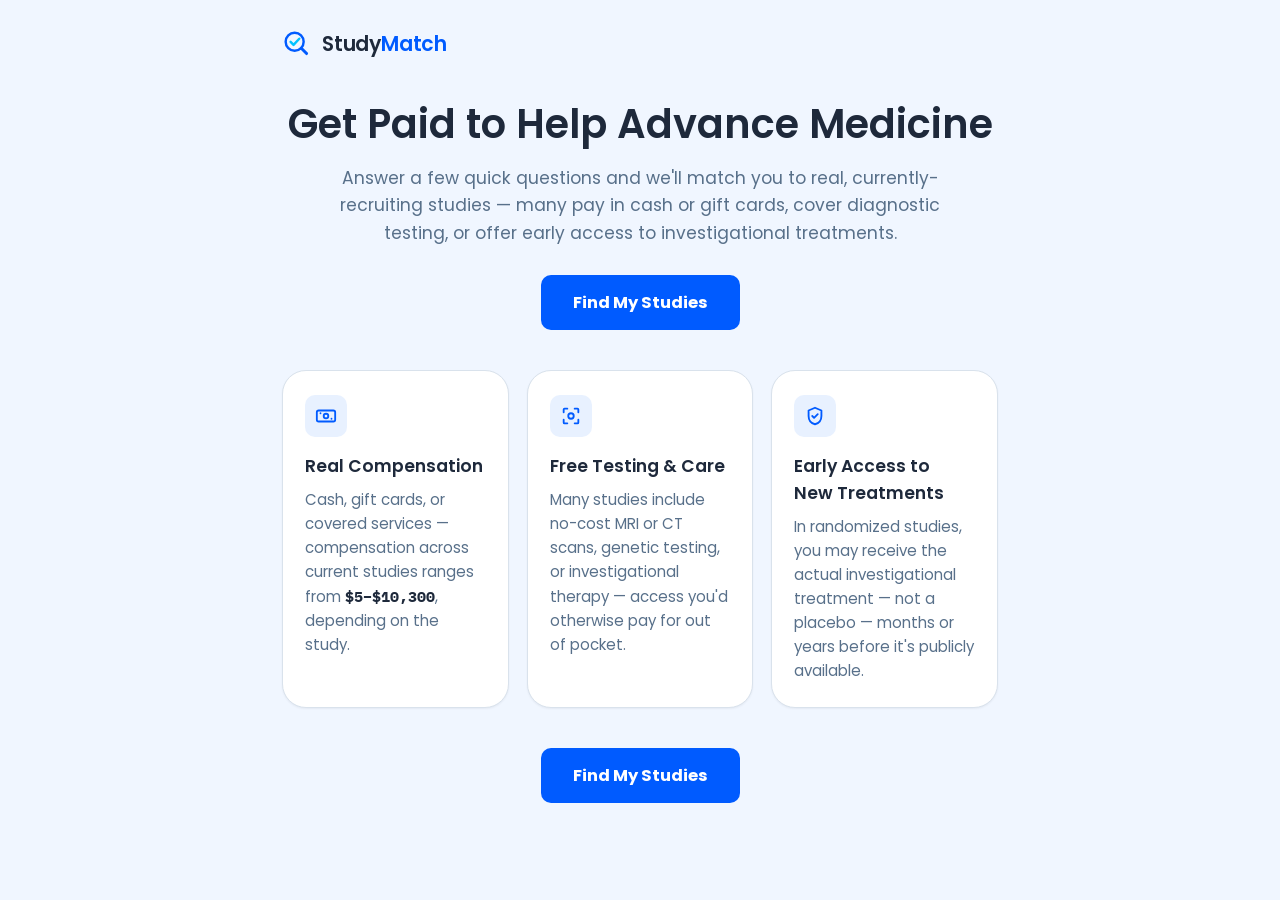
==== demo.html @ fed1150f "initial version" ====
﻿<!DOCTYPE html>
<html lang="en">
<head>
<meta charset="UTF-8" />
<meta name="viewport" content="width=device-width, initial-scale=1.0" />
<title>StudyMatch</title>
<link rel="preconnect" href="https://fonts.googleapis.com" />
<link rel="preconnect" href="https://fonts.gstatic.com" crossorigin />
<link rel="stylesheet" href="https://fonts.googleapis.com/css2?family=Poppins:wght@400;500;600;700&family=IBM+Plex+Mono:wght@500;600&display=swap" />
<style>
  /* ---------- Tokens ---------- */
  :root {
    /* StudyMatch brand palette */
    --brand-blue: #005BFF;
    --brand-blue-600: #1E90FF;
    --brand-blue-300: #66C2FF;
    --brand-cyan: #00C2FF;
    --brand-green: #22C25E;
    --brand-amber: #FFB800;
    --brand-red: #FF6B6B;
    --brand-purple: #9B59F6;

    --bg: #F0F6FF;
    --surface: #FFFFFF;
    --surface-2: #E6EDF7;
    --surface-3: #D9E2EC;
    --border: #D9E2EC;
    --text: #1E293B;
    --text-muted: #58708A;
    --text-faint: #A7B1C2;
    --primary: #005BFF;
    --primary-strong: #0046C7;
    --primary-contrast: #FFFFFF;
    --primary-wash: #E8F1FF;
    /* Money figures need to stay readable on white, so this is a darkened amber. */
    --gold: #9A6A00;
    --gold-wash: #FFF3D6;
    --good: #17924A;
    --good-bg: #E7F8EE;
    --warn: #B07800;
    --danger: #D64545;
    --radius-sm: 10px;
    --radius: 16px;
    --radius-lg: 24px;
    --shadow: 0 1px 2px rgba(30, 41, 59, 0.05), 0 10px 30px rgba(0, 91, 255, 0.08);
    --shadow-sm: 0 1px 2px rgba(30, 41, 59, 0.06);
    --focus-ring: 0 0 0 3px rgba(0, 91, 255, 0.25);
    --font-display: "Poppins", -apple-system, BlinkMacSystemFont, "Segoe UI", Helvetica, Arial, sans-serif;
    --font-body: "Poppins", -apple-system, BlinkMacSystemFont, "Segoe UI", Helvetica, Arial, sans-serif;
    --font-mono: "IBM Plex Mono", ui-monospace, SFMono-Regular, Menlo, Consolas, monospace;
  }

  @media (prefers-color-scheme: dark) {
    :root:not([data-theme="light"]) {
      --bg: #0B121A;
      --surface: #121B26;
      --surface-2: #1A2530;
      --surface-3: #232F3B;
      --border: #2C3846;
      --text: #E6ECF2;
      --text-muted: #93A4B5;
      --text-faint: #64768A;
      --primary: #5B9BD9;
      --primary-strong: #7FB4E5;
      --primary-contrast: #061420;
      --primary-wash: #16283A;
      --gold: #E3B15C;
      --gold-wash: #3A3122;
      --good: #5FCB82;
      --good-bg: #173322;
      --warn: #E2925B;
      --danger: #E5807F;
      --shadow: 0 1px 2px rgba(0, 0, 0, 0.4), 0 10px 28px rgba(0, 0, 0, 0.5);
      --shadow-sm: 0 1px 2px rgba(0, 0, 0, 0.35);
      --focus-ring: 0 0 0 3px rgba(91, 155, 217, 0.35);
    }
  }

  :root[data-theme="dark"] {
    --bg: #0B121A;
    --surface: #121B26;
    --surface-2: #1A2530;
    --surface-3: #232F3B;
    --border: #2C3846;
    --text: #E6ECF2;
    --text-muted: #93A4B5;
    --text-faint: #64768A;
    --primary: #5B9BD9;
    --primary-strong: #7FB4E5;
    --primary-contrast: #061420;
    --primary-wash: #16283A;
    --gold: #E3B15C;
    --gold-wash: #3A3122;
    --good: #5FCB82;
    --good-bg: #173322;
    --warn: #E2925B;
    --danger: #E5807F;
    --shadow: 0 1px 2px rgba(0, 0, 0, 0.4), 0 10px 28px rgba(0, 0, 0, 0.5);
    --shadow-sm: 0 1px 2px rgba(0, 0, 0, 0.35);
    --focus-ring: 0 0 0 3px rgba(91, 155, 217, 0.35);
  }

  /* ---------- Reset ---------- */
  * { box-sizing: border-box; }
  /* Several components below set an explicit `display` value, which would
     otherwise silently override the UA stylesheet's [hidden]{display:none}. */
  [hidden] { display: none !important; }
  html { -webkit-text-size-adjust: 100%; }
  body {
    margin: 0;
    background: var(--bg);
    color: var(--text);
    font-family: var(--font-body);
    line-height: 1.55;
    -webkit-font-smoothing: antialiased;
  }
  h1, h2, h3 { font-family: var(--font-display); font-weight: 600; text-wrap: balance; margin: 0; }
  p { margin: 0; }
  a { color: inherit; }
  button { font-family: inherit; }
  ::selection { background: var(--primary-wash); }
  :focus-visible { outline: none; box-shadow: var(--focus-ring); border-radius: var(--radius-sm); }
  .visually-hidden { position: absolute; width: 1px; height: 1px; overflow: hidden; clip: rect(0 0 0 0); }
  svg { display: block; }

  @media (prefers-reduced-motion: reduce) {
    *, *::before, *::after { animation-duration: 0.001ms !important; transition-duration: 0.001ms !important; }
  }

  /* ---------- App shell ---------- */
  .app {
    max-width: 760px;
    margin: 0 auto;
    padding: 28px 22px 72px;
  }
  .app--wide { max-width: 1040px; }

  .app-header {
    display: flex;
    align-items: center;
    justify-content: space-between;
    gap: 14px;
    margin-bottom: 22px;
  }
  .brand {
    display: inline-flex;
    align-items: center;
    gap: 10px;
    text-decoration: none;
    color: var(--text);
  }
  .brand-mark { width: 30px; height: 30px; flex-shrink: 0; }
  .brand-word {
    font-family: var(--font-display);
    font-weight: 600;
    font-size: 1.28rem;
    letter-spacing: -0.01em;
  }
  .saved-pill {
    display: inline-flex;
    align-items: center;
    gap: 7px;
    background: var(--surface);
    border: 1px solid var(--border);
    color: var(--text-muted);
    padding: 8px 14px 8px 12px;
    border-radius: 999px;
    font-size: 0.85rem;
    font-weight: 600;
    cursor: pointer;
    transition: border-color 0.15s ease, color 0.15s ease;
  }
  .saved-pill:hover, .saved-pill.is-active { border-color: var(--gold); color: var(--gold); }
  .saved-pill svg { width: 16px; height: 16px; }
  .saved-pill-count { font-family: var(--font-mono); font-variant-numeric: tabular-nums; }

  .back-link {
    display: inline-flex;
    align-items: center;
    gap: 6px;
    text-decoration: none;
    color: var(--text-muted);
    font-size: 0.88rem;
    font-weight: 600;
    margin-bottom: 20px;
  }
  .back-link:hover { color: var(--primary); }
  .back-link svg { width: 15px; height: 15px; }

  /* ---------- Views ---------- */
  .view { display: none; animation: view-in 0.22s ease; }
  .view.is-active { display: block; }
  @keyframes view-in { from { opacity: 0; transform: translateY(4px); } to { opacity: 1; transform: none; } }

  .view-title { font-size: 1.7rem; margin-bottom: 6px; }
  .view-sub {
    font-family: var(--font-display);
    font-style: italic;
    font-weight: 500;
    color: var(--text-muted);
    font-size: 1.05rem;
    max-width: 56ch;
    margin-bottom: 24px;
  }

  /* ---------- Cards & form primitives ---------- */
  .card {
    background: var(--surface);
    border: 1px solid var(--border);
    border-radius: var(--radius-lg);
    box-shadow: var(--shadow);
    padding: 26px 24px;
  }

  .progress-track {
    height: 4px;
    border-radius: 999px;
    background: var(--surface-2);
    overflow: hidden;
    margin-bottom: 26px;
  }
  .progress-fill { height: 100%; width: 0%; background: var(--primary); border-radius: 999px; transition: width 0.25s ease; }

  fieldset.question { border: none; margin: 0 0 24px; padding: 0; }
  fieldset.question:last-of-type { margin-bottom: 6px; }

  .form-section-divider {
    display: flex;
    align-items: center;
    gap: 10px;
    margin: 4px 0 22px;
    padding-top: 4px;
  }
  .form-section-divider svg { width: 16px; height: 16px; color: var(--primary); flex-shrink: 0; }
  .form-section-divider h2 {
    font-family: var(--font-body);
    font-size: 0.8rem;
    font-weight: 700;
    text-transform: uppercase;
    letter-spacing: 0.04em;
    color: var(--text-muted);
  }
  legend {
    font-weight: 700;
    font-size: 0.98rem;
    margin-bottom: 11px;
    padding: 0;
    color: var(--text);
  }
  .hint { font-weight: 400; color: var(--text-faint); font-size: 0.82em; }
  .hint.standalone { display: block; font-size: 0.83rem; margin: -3px 0 12px; }

  input[type="text"], input[type="number"], input[type="email"], select, textarea {
    width: 100%;
    padding: 12px 14px;
    border-radius: 10px;
    border: 1px solid var(--border);
    background: var(--surface-2);
    color: var(--text);
    font-size: 0.98rem;
    font-family: inherit;
  }
  textarea { resize: vertical; }
  input:focus, select:focus, textarea:focus { outline: none; border-color: var(--primary); box-shadow: var(--focus-ring); }
  select {
    appearance: none;
    background-image: linear-gradient(45deg, transparent 50%, var(--text-faint) 50%), linear-gradient(135deg, var(--text-faint) 50%, transparent 50%);
    background-position: calc(100% - 20px) center, calc(100% - 15px) center;
    background-size: 5px 5px, 5px 5px;
    background-repeat: no-repeat;
  }

  .pill-group { display: flex; flex-wrap: wrap; gap: 9px; }
  .pill {
    position: relative;
    display: inline-flex;
    align-items: center;
    gap: 7px;
    padding: 9px 16px;
    border-radius: 999px;
    border: 1px solid var(--border);
    background: var(--surface-2);
    cursor: pointer;
    font-size: 0.92rem;
    font-weight: 500;
    user-select: none;
    transition: border-color 0.15s ease, background 0.15s ease;
  }
  .pill input { position: absolute; opacity: 0; width: 0; height: 0; }
  .pill:has(input:checked) { border-color: var(--primary); background: var(--primary-wash); font-weight: 700; color: var(--primary-strong); }
  .pill:has(input:focus-visible) { box-shadow: var(--focus-ring); }
  .pill--all { border-style: dashed; }

  .error { min-height: 1.1em; margin: 8px 0 0; color: var(--danger); font-size: 0.85rem; }

  .row-actions { margin-top: 6px; display: flex; justify-content: flex-end; align-items: center; gap: 14px; }
  .row-actions--split { justify-content: space-between; }

  .btn {
    display: inline-flex;
    align-items: center;
    gap: 8px;
    border: none;
    border-radius: 10px;
    font-size: 0.96rem;
    font-weight: 700;
    cursor: pointer;
    padding: 13px 24px;
    transition: background 0.15s ease, transform 0.05s ease, border-color 0.15s ease, color 0.15s ease;
    font-family: inherit;
  }
  .btn:active { transform: translateY(1px); }
  .btn-primary { background: var(--primary); color: var(--primary-contrast); }
  .btn-primary:hover { background: var(--primary-strong); }
  .btn-primary:disabled { opacity: 0.45; cursor: not-allowed; }
  .btn-secondary { background: transparent; color: var(--primary); border: 1px solid var(--border); padding: 11px 20px; }
  .btn-secondary:hover { border-color: var(--primary); }
  .btn-text { background: none; border: none; color: var(--primary); font-weight: 700; cursor: pointer; padding: 4px 0; font-size: 0.9rem; }

  .icon { width: 16px; height: 16px; flex-shrink: 0; }

  /* ---------- Listing toolbar ---------- */
  .toolbar { margin-bottom: 20px; }
  .toolbar-heading {
    font-family: var(--font-body);
    font-size: 0.78rem;
    font-weight: 700;
    text-transform: uppercase;
    letter-spacing: 0.04em;
    color: var(--text-muted);
    margin-bottom: 10px;
  }
  .chip-row { display: flex; flex-wrap: wrap; gap: 8px; margin-bottom: 16px; }
  .chip {
    border: 1px solid var(--border);
    background: var(--surface-2);
    color: var(--text);
    padding: 8px 14px;
    border-radius: 999px;
    font-size: 0.86rem;
    font-weight: 500;
    cursor: pointer;
    transition: border-color 0.15s ease, background 0.15s ease, color 0.15s ease;
  }
  .chip.is-active { border-color: var(--primary); background: var(--primary-wash); color: var(--primary-strong); font-weight: 700; }
  .chip--all { border-style: dashed; }

  .toolbar-row { display: flex; flex-wrap: wrap; align-items: end; gap: 16px; }
  .select-label { display: flex; flex-direction: column; gap: 5px; font-size: 0.78rem; color: var(--text-muted); font-weight: 700; text-transform: uppercase; letter-spacing: 0.03em; }
  .select-label select { min-width: 186px; padding: 10px 34px 10px 12px; font-size: 0.9rem; }
  .edit-search { margin-left: auto; }

  .results-summary {
    color: var(--text-muted);
    font-size: 0.92rem;
    margin: 0 0 16px;
  }
  .results-summary strong { font-family: var(--font-mono); color: var(--text); font-size: 1rem; }

  .empty-state { color: var(--text-muted); text-align: center; padding: 52px 20px; }
  .empty-state a { color: var(--primary); font-weight: 700; text-decoration: none; }

  /* ---------- Study cards ---------- */
  .study-grid { display: grid; grid-template-columns: repeat(auto-fill, minmax(272px, 1fr)); gap: 15px; }

  .study-card {
    position: relative;
    background: var(--surface);
    border: 1px solid var(--border);
    border-radius: var(--radius);
    box-shadow: var(--shadow-sm);
    transition: border-color 0.15s ease, box-shadow 0.15s ease;
  }
  .study-card:hover { border-color: var(--primary); box-shadow: var(--shadow); }
  .study-card-link { display: block; padding: 18px 18px 16px; color: inherit; text-decoration: none; }

  .study-title { font-family: var(--font-body); font-weight: 700; margin: 0 36px 6px 0; font-size: 1rem; line-height: 1.35; }
  .study-org { display: flex; align-items: center; gap: 5px; margin: 0 0 12px; color: var(--text-muted); font-size: 0.83rem; }
  .study-org svg { width: 13px; height: 13px; flex-shrink: 0; color: var(--text-faint); }

  .study-tags { display: flex; flex-wrap: wrap; gap: 6px; margin-bottom: 14px; }
  .tag {
    background: var(--surface-2);
    border: 1px solid var(--border);
    color: var(--text-muted);
    font-size: 0.74rem;
    font-weight: 600;
    padding: 3px 9px;
    border-radius: 999px;
  }
  .tag--good { color: var(--good); border-color: var(--good); background: var(--good-bg); }

  .study-meta { display: flex; justify-content: space-between; align-items: baseline; border-top: 1px solid var(--border); padding-top: 12px; }
  .meta-comp { font-family: var(--font-mono); font-weight: 600; color: var(--gold); font-size: 1rem; font-variant-numeric: tabular-nums; }
  .meta-duration { display: flex; align-items: center; gap: 5px; color: var(--text-muted); font-size: 0.8rem; }
  .meta-duration svg { width: 13px; height: 13px; }

  .save-btn {
    position: absolute;
    top: 13px;
    right: 13px;
    background: var(--surface);
    border: 1px solid var(--border);
    color: var(--text-faint);
    width: 32px;
    height: 32px;
    border-radius: 999px;
    cursor: pointer;
    display: flex;
    align-items: center;
    justify-content: center;
    z-index: 1;
  }
  .save-btn svg { width: 16px; height: 16px; }
  .save-btn.is-saved { color: var(--gold); border-color: var(--gold); }
  .save-btn--large { position: static; width: 38px; height: 38px; flex-shrink: 0; }
  .save-btn--large svg { width: 18px; height: 18px; }

  /* ---------- Study detail ---------- */
  .detail-head { display: flex; align-items: flex-start; justify-content: space-between; gap: 12px; margin-bottom: 14px; }
  .detail-title { font-size: 1.5rem; line-height: 1.28; }

  /* The compensation figure is the single most important number on the
     page, so it gets its own high-contrast callout rather than sitting
     evenly alongside the other stats. */
  .comp-hero {
    display: flex;
    flex-direction: column;
    gap: 2px;
    background: var(--gold-wash);
    border: 1px solid var(--gold);
    border-radius: var(--radius);
    padding: 14px 18px;
    margin-bottom: 16px;
  }
  .comp-hero-row { display: flex; align-items: center; gap: 8px; }
  .comp-hero-row svg { width: 18px; height: 18px; color: var(--gold); flex-shrink: 0; }
  .comp-hero-label { font-size: 0.76rem; font-weight: 700; text-transform: uppercase; letter-spacing: 0.04em; color: var(--gold); }
  .comp-hero-value { font-family: var(--font-mono); font-weight: 700; font-size: 1.7rem; color: var(--gold); font-variant-numeric: tabular-nums; line-height: 1.2; }

  .detail-stats {
    display: grid;
    grid-template-columns: repeat(auto-fit, minmax(150px, 1fr));
    gap: 14px;
    background: var(--surface-2);
    border-radius: var(--radius);
    padding: 18px;
    margin-bottom: 22px;
  }
  .stat { display: flex; flex-direction: column; gap: 4px; }
  .stat-label { font-size: 0.72rem; color: var(--text-faint); text-transform: uppercase; letter-spacing: 0.04em; font-weight: 700; }
  .stat-value { font-family: var(--font-mono); font-weight: 600; font-size: 0.94rem; font-variant-numeric: tabular-nums; }

  .detail-section { margin-bottom: 22px; max-width: 66ch; }
  .detail-section:last-child { margin-bottom: 0; }
  .detail-section h2 { font-size: 1.02rem; margin-bottom: 9px; }
  .detail-section h3 { font-family: var(--font-body); font-size: 0.88rem; margin-bottom: 6px; color: var(--text-muted); font-weight: 700; text-transform: uppercase; letter-spacing: 0.02em; }
  .detail-section p { margin: 0; color: var(--text); line-height: 1.65; white-space: pre-line; }

  .bullet-list { margin: 0; padding-left: 1.2em; color: var(--text); line-height: 1.6; }
  .bullet-list li { margin-bottom: 6px; }
  .bullet-list li:last-child { margin-bottom: 0; }
  .bullet-list li::marker { color: var(--primary); }
  .bullet-list.is-empty { list-style: none; padding-left: 0; color: var(--text-faint); font-style: italic; }

  .study-detail-block { margin-bottom: 16px; }
  .eligibility-card, .enroll-card { margin-bottom: 16px; }

  .confirm-check {
    display: flex;
    align-items: flex-start;
    gap: 11px;
    margin: 18px 0;
    cursor: pointer;
    font-size: 0.94rem;
    max-width: 60ch;
  }
  .confirm-check input { margin-top: 3px; width: 17px; height: 17px; accent-color: var(--primary); flex-shrink: 0; }

  .field-row { display: grid; grid-template-columns: 1fr 1fr; gap: 14px; margin-bottom: 14px; }
  .field-row label, .field-full {
    display: flex; flex-direction: column; gap: 6px;
    font-size: 0.85rem; font-weight: 700; color: var(--text-muted); margin-bottom: 14px;
  }

  .enroll-success {
    display: flex; align-items: flex-start; gap: 10px;
    background: var(--good-bg);
    border: 1px solid var(--good);
    border-radius: 10px;
    padding: 13px 15px;
    color: var(--text);
    font-size: 0.9rem;
  }
  .enroll-success svg { width: 17px; height: 17px; color: var(--good); flex-shrink: 0; margin-top: 1px; }

  .official-link { display: inline-flex; margin-top: 16px; text-decoration: none; }

  /* ---------- Landing page ---------- */
  .hero { padding: 20px 0 40px; text-align: center; }
  .hero-eyebrow {
    font-size: 0.8rem;
    font-weight: 700;
    text-transform: uppercase;
    letter-spacing: 0.06em;
    color: var(--primary);
    margin-bottom: 14px;
  }
  .hero-title {
    font-size: 2.5rem;
    line-height: 1.12;
    margin-bottom: 18px;
  }
  .hero-sub {
    font-size: 1.08rem;
    color: var(--text-muted);
    max-width: 58ch;
    margin: 0 auto 28px;
    line-height: 1.6;
  }
  .btn-large { padding: 15px 32px; font-size: 1.02rem; }

  .benefit-grid {
    display: grid;
    grid-template-columns: repeat(auto-fit, minmax(220px, 1fr));
    gap: 18px;
    margin-bottom: 32px;
  }
  .benefit-card {
    background: var(--surface);
    border: 1px solid var(--border);
    border-radius: var(--radius-lg);
    box-shadow: var(--shadow-sm);
    padding: 24px 22px;
  }
  .benefit-icon-wrap {
    width: 42px;
    height: 42px;
    border-radius: 10px;
    background: var(--primary-wash);
    display: flex;
    align-items: center;
    justify-content: center;
    margin-bottom: 16px;
  }
  .benefit-icon-wrap svg { width: 22px; height: 22px; color: var(--primary); }
  .benefit-card h2 { font-size: 1.08rem; margin-bottom: 8px; }
  .benefit-card p { color: var(--text-muted); line-height: 1.6; font-size: 0.94rem; }
  .benefit-card strong { color: var(--text); font-family: var(--font-mono); font-variant-numeric: tabular-nums; }

  .landing-footer-cta { text-align: center; padding: 8px 0 12px; }

  /* ---------- Footer ---------- */
  .app-footer { text-align: center; margin-top: 40px; color: var(--text-faint); font-size: 0.8rem; }

  @media (max-width: 460px) {
    .card { padding: 20px 18px; }
    .field-row { grid-template-columns: 1fr; }
    .app { padding: 22px 16px 60px; }
    .edit-search { margin-left: 0; }
    .hero-title { font-size: 1.9rem; }
  }

    .checkbox-line { display: flex; align-items: center; gap: .6rem; cursor: pointer; font-size: 1rem; }
    .checkbox-line input { width: 1.05rem; height: 1.05rem; margin: 0; flex: none; cursor: pointer; }
  
  .brand-study { color: var(--text); }
  .brand-match { color: var(--primary); }
  .brand-word { letter-spacing: -0.01em; }
  </style>
</head>
<body>
  <div class="app" id="app-shell">
    <header class="app-header">
      <a class="brand" href="#/landing" id="brand-link">
        <svg class="brand-mark" viewBox="0 0 32 32" aria-hidden="true">
          <circle cx="13.5" cy="13.5" r="9.6" fill="none" stroke="var(--primary)" stroke-width="2.6" />
          <path d="M9.2 13.7l3.1 3.2 6.1-6.5" fill="none" stroke="var(--brand-cyan)" stroke-width="2.6" stroke-linecap="round" stroke-linejoin="round" />
          <path d="M20.6 20.6l5.6 5.6" stroke="var(--primary)" stroke-width="3.2" stroke-linecap="round" />
        </svg>
        <span class="brand-word"><span class="brand-study">Study</span><span class="brand-match">Match</span></span>
      </a>
    </header>

    <a href="#/listing" class="back-link" id="back-link" hidden>
      <svg viewBox="0 0 24 24" fill="none" stroke="currentColor" stroke-width="2" stroke-linecap="round" stroke-linejoin="round"><path d="M19 12H5M11 18l-6-6 6-6"/></svg>
      <span id="back-link-label">Back to matches</span>
    </a>

    <main id="main">

      <!-- ===================== LANDING ===================== -->
      <section class="view" id="view-landing">
        <div class="hero">
          <h1 class="hero-title">Get Paid to Help Advance Medicine</h1>
          <p class="hero-sub">Answer a few quick questions and we'll match you to real, currently-recruiting studies &mdash; many pay in cash or gift cards, cover diagnostic testing, or offer early access to investigational treatments.</p>
          <button type="button" class="btn btn-primary btn-large" id="landing-cta">Find My Studies</button>
        </div>

        <div class="benefit-grid">
          <div class="benefit-card">
            <div class="benefit-icon-wrap">
              <svg viewBox="0 0 24 24" fill="none" stroke="currentColor" stroke-width="2" stroke-linecap="round" stroke-linejoin="round"><rect x="2" y="6" width="20" height="12" rx="2"/><circle cx="12" cy="12" r="2.5"/><path d="M6 9v.01M18 15v.01"/></svg>
            </div>
            <h2>Real Compensation</h2>
            <p>Cash, gift cards, or covered services &mdash; compensation across current studies ranges from <strong id="comp-range">$50&ndash;$6,300</strong>, depending on the study.</p>
          </div>

          <div class="benefit-card">
            <div class="benefit-icon-wrap">
              <svg viewBox="0 0 24 24" fill="none" stroke="currentColor" stroke-width="2" stroke-linecap="round" stroke-linejoin="round"><path d="M4 8V5a1 1 0 0 1 1-1h3M20 8V5a1 1 0 0 0-1-1h-3M4 16v3a1 1 0 0 0 1 1h3M20 16v3a1 1 0 0 1-1 1h-3"/><circle cx="12" cy="12" r="3"/></svg>
            </div>
            <h2>Free Testing &amp; Care</h2>
            <p>Many studies include no-cost MRI or CT scans, genetic testing, or investigational therapy &mdash; access you'd otherwise pay for out of pocket.</p>
          </div>

          <div class="benefit-card">
            <div class="benefit-icon-wrap">
              <svg viewBox="0 0 24 24" fill="none" stroke="currentColor" stroke-width="2" stroke-linecap="round" stroke-linejoin="round"><path d="M12 3l7 3v6c0 4.5-3 8-7 9-4-1-7-4.5-7-9V6l7-3z"/><path d="M9 12l2 2 4-4"/></svg>
            </div>
            <h2>Early Access to New Treatments</h2>
            <p>In randomized studies, you may receive the actual investigational treatment &mdash; not a placebo &mdash; months or years before it's publicly available.</p>
          </div>
        </div>

        <div class="landing-footer-cta">
          <button type="button" class="btn btn-primary btn-large" id="landing-cta-2">Find My Studies</button>
        </div>
      </section>

      <!-- ===================== SCREENING + LOCATION ===================== -->
      <section class="view" id="view-screening">
        <h1 class="view-title">Tell us about you</h1>
        <p class="view-sub">A few quick questions so we can start matching you with studies</p>

        <form id="screening-form" class="card" novalidate>

          <fieldset class="question">
            <legend>How old are you?</legend>
            <input type="number" id="age" name="age" min="0" max="119" inputmode="numeric" placeholder="Age in years" required />
            <p class="error" id="error-age" role="alert"></p>
          </fieldset>

          <fieldset class="question">
            <legend>What is your gender?</legend>
            <select id="gender" name="gender" required>
              <option value="" disabled selected>Select one&hellip;</option>
              <option value="Male">Male</option>
              <option value="Female">Female</option>
              <option value="Transgender">Transgender</option>
              <option value="Other">Other</option>
              <option value="Prefer not to say">Prefer not to say</option>
            </select>
            <p class="error" id="error-gender" role="alert"></p>
          </fieldset>

          <fieldset class="question">
            <legend>Your location</legend>
            <input type="text" id="address" name="address" placeholder="Cambridge, MA  or 02142" required />
            <button type="button" class="btn btn-secondary" id="use-current-location">
              <svg class="icon" viewBox="0 0 24 24" fill="none" stroke="currentColor" stroke-width="2" stroke-linecap="round" stroke-linejoin="round"><circle cx="12" cy="9.5" r="2.3"/><path d="M12 21c-4-4.5-7-8.2-7-11.5a7 7 0 0 1 14 0C19 12.8 16 16.5 12 21z"/></svg>
              Use my current location
            </button>
            <p class="error" id="error-address" role="alert"></p>
          </fieldset>

          <fieldset class="question">
            <legend>Maximum distance you're willing to travel</legend>
            <div class="pill-group" role="radiogroup">
              <label class="pill"><input type="radio" name="maxDistance" value="10" /><span>10 mi</span></label>
              <label class="pill"><input type="radio" name="maxDistance" value="25" required /><span>25 mi</span></label>
              <label class="pill"><input type="radio" name="maxDistance" value="50" /><span>50 mi</span></label>
              <label class="pill"><input type="radio" name="maxDistance" value="100" /><span>100 mi</span></label>
              <label class="pill"><input type="radio" name="maxDistance" value="any" /><span>Any distance</span></label>
            </div>
          </fieldset>

          <fieldset class="question">
            <legend>Healthy volunteer</legend>
            <label class="checkbox-line">
              <input type="checkbox" id="healthyVolunteer" name="healthyVolunteer" />
              <span>I am a healthy volunteer</span>
            </label>
            <p class="hint standalone">Hides studies that require a specific diagnosis.</p>
          </fieldset>

          <div class="row-actions">
            <button type="submit" class="btn btn-primary">See My Matches</button>
          </div>
        </form>
      </section>

      <!-- ===================== LISTING ===================== -->
      <section class="view" id="view-listing">
        <div class="toolbar card">
          <h2 class="toolbar-heading">Conditions</h2>
          <div class="chip-row" id="condition-filters" role="group" aria-label="Filter by condition">
            <button type="button" class="chip" data-condition="mental_cognitive">Mental &amp; Cognitive</button>
            <button type="button" class="chip" data-condition="cardiovascular">Cardiovascular</button>
            <button type="button" class="chip" data-condition="womens_health">Women's Health</button>
            <button type="button" class="chip" data-condition="eye">Eye</button>
            <button type="button" class="chip" data-condition="cancer">Cancer</button>
            <button type="button" class="chip" data-condition="sleep">Sleep</button>
            <button type="button" class="chip" data-condition="mobility">Mobility</button>
            <button type="button" class="chip chip--all is-active" data-condition="all">All</button>
          </div>
          <div class="toolbar-row">
            <label class="select-label">Duration
              <select id="duration-filter">
                <option value="any">Any</option>
                <option value="single">Single visit</option>
                <option value="short">Short-term (&le;1 month)</option>
                <option value="medium">Medium-term (1&ndash;6 months)</option>
                <option value="long">Long-term (6+ months)</option>
              </select>
            </label>
            <label class="select-label">Sort by
              <select id="sort-by">
                <option value="compensation">Compensation: high to low</option>
                <option value="distance">Distance: nearest first</option>
                <option value="duration">Duration: shortest first</option>
              </select>
            </label>
            <a href="#/screening" class="btn-text edit-search">Edit search &rarr;</a>
          </div>
        </div>

        <p class="results-summary" id="results-summary" aria-live="polite">Loading studies&hellip;</p>
        <div class="study-grid" id="listing-grid"></div>
        <p class="empty-state" id="listing-empty" hidden>No studies match your filters yet. Try widening your distance or condition filters.</p>
      </section>

      <!-- ===================== STUDY DETAIL ===================== -->
      <section class="view" id="view-study">
        <div id="study-detail-root"><p>Loading study&hellip;</p></div>
      </section>

      <!-- ===================== SAVED ===================== -->
      <section class="view" id="view-saved">
        <h1 class="view-title">Saved studies</h1>
        <p class="results-summary" id="saved-summary" aria-live="polite">Loading&hellip;</p>
        <div class="study-grid" id="saved-grid"></div>
        <p class="empty-state" id="saved-empty" hidden>You haven't saved any studies yet. <a href="#/listing">Browse your matches &rarr;</a></p>
      </section>

    </main>

  </div>

  <!-- Shared study card template -->
  <template id="study-card-template">
    <article class="study-card">
      <button type="button" class="save-btn" aria-pressed="false" aria-label="Save study">
        <svg viewBox="0 0 24 24" fill="none" stroke="currentColor" stroke-width="2" stroke-linecap="round" stroke-linejoin="round"><path d="M12 20.5s-7.2-4.4-9.4-8.6C1 8.7 2.3 5.6 5.5 5.6c1.9 0 3.2 1 3.9 2.1.7-1.1 2-2.1 3.9-2.1 3.2 0 4.5 3.1 2.9 6.3-2.2 4.2-9.2 8.6-9.2 8.6z"/></svg>
      </button>
      <a class="study-card-link" href="#">
        <h3 class="study-title"></h3>
        <p class="study-org">
          <svg viewBox="0 0 24 24" fill="none" stroke="currentColor" stroke-width="2" stroke-linecap="round" stroke-linejoin="round"><circle cx="12" cy="9.5" r="2.3"/><path d="M12 21c-4-4.5-7-8.2-7-11.5a7 7 0 0 1 14 0C19 12.8 16 16.5 12 21z"/></svg>
          <span class="study-org-text"></span>
        </p>
        <div class="study-tags"></div>
        <div class="study-meta">
          <span class="meta-comp"></span>
          <span class="meta-duration">
            <svg viewBox="0 0 24 24" fill="none" stroke="currentColor" stroke-width="2" stroke-linecap="round" stroke-linejoin="round"><circle cx="12" cy="12" r="9"/><path d="M12 7v5l3 2"/></svg>
            <span class="meta-duration-text"></span>
          </span>
        </div>
      </a>
    </article>
  </template>

  <!-- Shared study detail template -->
  <template id="study-detail-template">
    <div class="card study-detail-block">
      <div class="detail-head">
        <h1 class="detail-title"></h1>
        <button type="button" class="save-btn save-btn--large" aria-pressed="false" aria-label="Save study">
          <svg viewBox="0 0 24 24" fill="none" stroke="currentColor" stroke-width="2" stroke-linecap="round" stroke-linejoin="round"><path d="M12 20.5s-7.2-4.4-9.4-8.6C1 8.7 2.3 5.6 5.5 5.6c1.9 0 3.2 1 3.9 2.1.7-1.1 2-2.1 3.9-2.1 3.2 0 4.5 3.1 2.9 6.3-2.2 4.2-9.2 8.6-9.2 8.6z"/></svg>
        </button>
      </div>

      <div class="comp-hero">
        <div class="comp-hero-row">
          <svg viewBox="0 0 24 24" fill="none" stroke="currentColor" stroke-width="2" stroke-linecap="round" stroke-linejoin="round"><rect x="2" y="6" width="20" height="12" rx="2"/><circle cx="12" cy="12" r="2.5"/><path d="M6 9v.01M18 15v.01"/></svg>
          <span class="comp-hero-label">Compensation</span>
        </div>
        <span class="comp-hero-value stat-comp"></span>
      </div>

      <div class="detail-stats">
        <div class="stat"><span class="stat-label">Study Center</span><span class="stat-value stat-center"></span></div>
        <div class="stat"><span class="stat-label">Duration of Study</span><span class="stat-value stat-duration"></span></div>
        <div class="stat"><span class="stat-label">Frequency of Study</span><span class="stat-value stat-frequency"></span></div>
      </div>

      <section class="detail-section">
        <h2>About the Study</h2>
        <p class="detail-about"></p>
        <a class="btn btn-secondary official-link" href="#" target="_blank" rel="noopener">
          View official study page
          <svg class="icon" viewBox="0 0 24 24" fill="none" stroke="currentColor" stroke-width="2" stroke-linecap="round" stroke-linejoin="round"><path d="M7 17L17 7M9 7h8v8"/></svg>
        </a>
      </section>
    </div>

    <div class="card eligibility-card">
      <h2>Additional eligibility criteria</h2>
      <p class="hint standalone">This study has more specific requirements beyond the initial screening. Review them and confirm you believe you're eligible.</p>
      <div class="detail-section"><h3>Conditions being studied</h3><ul class="bullet-list conditions-bullets"></ul></div>
      <div class="detail-section"><h3>Eligibility requirements</h3><ul class="bullet-list eligibility-bullets"></ul></div>
      <div class="detail-section"><h3>Test modalities used</h3><ul class="bullet-list modalities-bullets"></ul></div>
      <div class="detail-section"><h3>Exclusion criteria</h3><ul class="bullet-list exclusions-bullets"></ul></div>
      <label class="confirm-check"><input type="checkbox" id="confirm-eligible" /><span>I've reviewed the criteria above and believe I'm eligible for this study.</span></label>
      <button type="button" class="btn btn-primary" id="enroll-btn" disabled>Enroll</button>
    </div>

    <div class="card enroll-card" id="enroll-card" hidden>
      <h2>Ready to enroll</h2>
      <p id="enroll-intro"></p>
      <form id="enroll-form" hidden>
        <div class="field-row">
          <label>Your name<input type="text" id="enroll-name" required /></label>
          <label>Your email<input type="email" id="enroll-email" required /></label>
        </div>
        <label class="field-full">Message to the study coordinator
          <textarea id="enroll-message" rows="3" placeholder="I'm interested in participating and meet the criteria described..."></textarea>
        </label>
        <p class="hint standalone">Demo only &mdash; in the full product this would message the study coordinator. Nothing is sent from this prototype.</p>
        <button type="submit" class="btn btn-primary">Send interest note</button>
      </form>
      <p class="enroll-success" id="enroll-success" hidden>
        <svg viewBox="0 0 24 24" fill="none" stroke="currentColor" stroke-width="2" stroke-linecap="round" stroke-linejoin="round"><path d="M5 13l4 4L19 7"/></svg>
        <span>Your interest note is ready &mdash; in the full product this would go straight to the study coordinator.</span>
      </p>
      <a class="btn btn-secondary official-link" href="#" target="_blank" rel="noopener">
        Open official study page
        <svg class="icon" viewBox="0 0 24 24" fill="none" stroke="currentColor" stroke-width="2" stroke-linecap="round" stroke-linejoin="round"><path d="M7 17L17 7M9 7h8v8"/></svg>
      </a>
    </div>
  </template>

  <!-- Embedded dataset (raw CSV, parsed at runtime) -->
  <script type="text/plain" id="studies-csv">study_id,title,url,summary,age_min,age_max,age_display,genders,estimated_time_commitment,compensation_cash_usd,compensation_coupon_usd,compensation_other,compensation_categories,compensation_raw_text,may_keep_device_or_data,must_return_devices,keep_related_text,return_related_text,activities_may_be_required,healthy_volunteers,recruiting,eligibility,exclusions,what_participants_may_be_asked_to_do,therapeutic_areas,organizations,funding_source,study_source,source_type,irb_protocol_number,compensation_total_usd,contact_name,contact_email,contact_phone,pi_name,pi_email,external_signup_url,nct_id,irb_expiration,travel_notes,study_phase,last_updated
bd01,Join our overnight study for Bipolar I Disorder and play a vital role in research!,https://rally.massgeneralbrigham.org/study/bd01,We invite adults with Bipolar I Disorder to join a study on a new type of lithium. The study is closely monitored by medical staff for your safety and involves overnight stays at MGH to advance neuropsychiatric research.,18,65,18-65 years,"Female, Male",4 months,10300.0,,,payment,"You will be compensated up to $10,300 for completion of all study procedures. We will also provide transportation for you to get to MGH and back home after each 16-day overnight stay period.",,,,,"Survey, Blood draw, Medication, Office visit, Overnight stay, MRI scan, Biosample (e.g., saliva, urine, or stool)",FALSE,TRUE,"English-speaking adults aged 18–65 with a diagnosis of bipolar I disorder, in good physical health, affectively stable, and if taking a mood-stabilizing medication, you must be on that medication for at least one month with no planned changes during the study. Your mood stablizing medication cannot include lithium.","Individuals with other major psychiatric or neurological conditions (such as schizophrenia, seizure disorders, or Parkinson’s disease) or with chronic medical conditions (such as kidney, liver, or heart disease) are not eligible to participate in this study. You must also not have a history of suicide attempt or concerning suicidal thoughts. Other than a consistent mood stabilizing treatment, you must also not currently be on any prescribed or over the counter medications (low dose aspirin is okay). Your mood stablizing treatment cannot include lithium. Taking hormonal birth control is okay for females.","You must sign an informed consent form prior to starting any study procedures. Participation in this research study is broken up into five phases: Screening, Treatment Period 1, Washout, Treatment Period 2, and Follow-up. During each treatment period you will take either the crystallized lithium (AL001) or the reference drug (lithium carbonate) for 14 days. The order of which drug you take during Treatment Period 1 and the drug you take during Treatment Period 2 will be random. The following activities and procedures will be performed during each phase: Screening Review of medical and medication history Physical exam Perform an MRI Obtain blood and urine samples Mood assessment questionnaires Drug and pregnancy tests Electrocardiogram Treatment Period 1 (16 Days) Admission into the MGH Translation Clinical Research Centers Treatment 3 times a day with either lithium carbonate or AL001 Electrocardiogram readings Mood questionnaires Repeat MRIs (8 in total) between days 14 and 15 Repeat blood draws (29 in total) between days 14 and 15 You will receive three meals a day Washout Period (9-28 Days) This period of time allows for the drug you received in Treatment Period 1 to leave your body before coming back to MGH for Treatment Period 2 Treatment Period 2 (16 Days) Admission into the MGH Translation Clinical Research Centers Treatment 3 times a day with either lithium carbonate or AL001 Electrocardiogram readings Mood and health questionnaires Repeat MRIs (8 in total) between days 14 and 15 Repeat blood draws (29 in total) between days 14 and 15 You will receive three meals a day Follow-up Period (2 Visits - 4 Weeks) One follow up visit will occur in person about 7 days after you complete the second treatment period. We will do a physical exam, a blood draw, collect a urine sample, and complete some questionnaires The last follow up will be a phone call 4 weeks after you complete the second treatment period where we review some questionnaires.","MRI Scans, Bipolar Disorder, Neurologic Diseases",Massachusetts General Hospital,Industry,RALLY,DEFAULT,2025P003247,10300.0,Study Coordinator,mghlimristudy@mgb.org,6177249602,Ovidiu Andronesi,oandronesi@mgh.harvard.edu,,,,"Parking available, Accessible by public transportation",I/II,2026-08-06
7XYXh0BmGUo,Immune Profiling of Infectious Diseases (IPID),https://rally.massgeneralbrigham.org/study/7XYXh0BmGUo,"This study will enroll up to 500 adult participants, each of whom will undergo one or several small blood donations for immunologic and virologic analyses. Up to 200 participants of this study may opt to participate in a substudy where either a leukapheresis or large blood donation may be collected. This research aims to better understand how different people fight bacterial, viral, parasitic, fungal, and other infections. We hope to learn more about the immune response to help us develop vaccines and other prevention strategies, and better treatments for these infections.",18,75,18-75 years,,,8250.0,,,payment,• Check up to $8250.00 Reimbursement for: • Transportation up to $500.00,,,,,,,TRUE,"Adults, ages 18-75. We will enroll persons with acute, chronic and/or latent infections of interest, and persons without acute, chronic, and/or latent infections.",,,,"Brigham and Women's Hospital, Massachusetts General Hospital",Department,INSIGHT,INFO_ONLY,2026P000547,8250.0,Ragon Institute Clinical Research,ragonclinicalresearch@mgh.harvard.edu,+18557240557,Mathias Lichterfeld,MLICHTERFELD@mgh.harvard.edu,,,,,,2026-06-30
rally_massgeneralbrigham_org_graves,Graves' disease: targeting the root of the problem,https://rally.massgeneralbrigham.org/study/rally_massgeneralbrigham_org_graves,The NEXUS Study is looking at an investigational medication that is designed to target antibodies for people with Graves' disease.,18,55,18-55 years,"Male, Female",7 months,6500.0,,,payment,You will be compensated for completed visits as follow: $200 for screening visit $750 for overnight stay in the hospital $200 for every outpatient visit $300 milestone payment if you complete the week 8 visit $500 milestone payment if you complete the whole study,,,,,"Blood draw, Injection or IV, Office visit, Overnight stay, Biosample (e.g., saliva, urine, or stool)",FALSE,TRUE,People who may be able to take part must: be 18-55 years of age have a confirmed diagnosis of Graves' disease be taking methimazole<30 mg/day or equivalent to stop their thyroid gland from producing too much thyroid hormone (hypethyroidism) have a BMI between 18 and 35 kg/m2,"Individuals with a history of: total thyroidectomy, hyperthyroidism not caused by GD, thyroid storm, agranulocytosis, anemia, leukopenia, thrombocytopenia, vasculitis, or liver toxicity due to prior antithyroid drug therapy Treatment with radioactive iodine therapy within 12 months prior to screening Donated more than 500 mL of blood in the past 2 months. Current enrollment or past participation in an investigational drug study within 6 months.","You will join 1 of 2 parts to this study. In Part 1, one dose of the investigational medication will be given while in Part 2, two doses of the investigational medication will be given 1 month apart. The study medication will be given as an intravenous (IV) infusion into your arm or as a subcutaneous (SC) injection (under the skin). You will need to stay overnight in the hospital for at least 24 hours after you receive the study medication. This stay may be extended if the study doctor deems it necessary. The study will last 5–7 months depending on which part of the study you are in. About 100 people will take part in this study.","Thyroid Diseases, Thyroid Tests",Massachusetts General Hospital,Industry,RALLY,DEFAULT,2026P000365,6500.0,MGH Graves Team,mghgravesteam@mgb.org,6177244013,Mason Freeman,mwfreeman@mgh.harvard.edu,,NCT07305818,2027-03-19,"Parking available, Parking reimbursed",I,2026-04-20
maritime_cv,A healthier heart starts with weight loss-see if you qualify for a clinical study.,https://rally.massgeneralbrigham.org/study/maritime_cv,We are studying how the investigational drug Maridebart Cafraglutide can further help reduce cardiovascular events in people with excess weight and atherosclerotic cardiovascular disease (ASCVD).,45,99,45-99 years,"Male, Female, Transgender Female, Transgender Male, Nonbinary, Gender-expansive, Other Genders",42 visits over 7 years,6300.0,,,payment,"Participants will be paid $150.00 per visit to the site. You may also be reimbursed for reasonable out-of-pocket expenses, including travel and parking, for taking part in this study. Participants will also have a 50% chance of receiving Maridebart Cafraglutide at no cost to you. You may or may not receive a health benefit depending on your assigned study drug. You will not have any additional costs for participating in the study, and you will not have to pay for any visits, labs, tests, or procedures that are required as part of the study. Participating in this study will contribute to our knowledge of heart disease and may help others in the future.",,,,,"Blood draw, Injection or IV, Survey, Office visit",FALSE,TRUE,"Patients who… · are 45 years of age or older · have had a heart attack or stroke, or have vascular disease · have a body mass index (BMI) of 27 or more",Patients with… · pancreatitis or a history of pancreatitis · cancer or a history of cancer · previous or planned obesity-related surgery · type 1 diabetes · acute or chronic liver disease · seeking to become pregnant or suspect they may be pregnant Other criteria not mentioned above may apply. All participants will be further screened by the study team.,"You will need to attend in-person appointments at regularly scheduled intervals (varying between 4-12 weeks). You will be randomly assigned to receive either the investigational drug or a placebo (you will have a 50/50 chance of each). Your assigned study drug (the investigational drug or placebo) will be given as a subcutaneous injection (under the skin) at each visit. Health assessments will vary between appointments, but may include blood samples, electrocardiograms (ECGs), physical measurements, vital signs, physical examinations, and urine samples. If you have Type 2 Diabetes, you may be asked to keep a log of your blood glucose measurements. You may be required to fast for 9 hours before some of your appointments with blood draws. You will also be required to complete questionnaires about your health information at on-site visits. If you decide to join the study, you’ll be given a study visit guide that will explain when each of your appointments will take place and what they will involve.","Atherosclerosis, Heart Attack, Obesity",Brigham and Women's Hospital,Industry,RALLY,DEFAULT,Pro00085933,6300.0,"Ashley Antwi, MPH, CHES",aantwi@bwh.harvard.edu,6173200413,Michelle O'Donoghue,modonoghue@bwh.harvard.edu,https://www.clinicaltrials.gov/study/NCT07037433,NCT07037433,2027-01-22,"Parking available, Accessible by public transportation, Local travel reimbursed, Parking reimbursed, Out of state travel possibly reimbursed",III,2026-08-21
timed,Can food timing improve your health? Join the TIMED Study and help us find out!,https://rally.massgeneralbrigham.org/study/timed,"Help us discover how the timing of your meals can boost your health! By joining the TIMED study, you'll contribute to creating new dietary approaches to improve health, especially for those with difficult schedules like night shift workers.",18,45,18-45 years,"Male, Female",26 weeks,5000.0,,,payment,"Up to $5,000.00 plus travel compensation for completing both study protocols, or up to $2,665.00 plus travel compensation for completing one study protocol.",,,,,"Survey, Blood draw, Injection or IV, Office visit, Overnight stay, Personal health tracking",TRUE,TRUE,-Healthy Individuals aged 18-45 years -Body Mass Index (BMI) 18.5-29.9 kg/m^2 -No restriction based on race and/or ethnicity,"-Currently smoking/vaping or 5 or more years of smoking/vaping -Food allergy/intolerance (e.g. gluten, fructose) -History of drug or alcohol dependency -Any acute, chronic, or debilitating medical conditions (e.g. metabolic, cardiovascular, respiratory, neurological, cancers, etc.) -History of psychiatric illness or disorder -History of eating disorders (current or in the past) -Pregnant or breastfeeding","This study has two Protocols: Protocol A and Protocol B. If you participate in one Protocol (either A or B), you will be asked to commit about 11 weeks, including two in-laboratory visits (3 days, 2 nights each). If you participate in both Protocols, you will be asked to commit about 26 weeks, including four in-laboratory visits (3 days, 2 nights each). Participants may be asked to complete the following: Initial Screening, Physical Exam, Psychological screening, At-home ambulatory monitoring, regular sleep/wake cycle, Call-ins and sleep/ wake diaries, meal pick-ups, meal-logging, and frequent blood samplings.","How to Prevent Diabetes, Nutrition, Metabolic Disorders",Brigham and Women's Hospital,NIH or Other Federal,RALLY,DEFAULT,2023P001063,5000.0,Medical Chronobiology Program,timedstudy@bwh.harvard.edu,6175258655,Frank Scheer,fscheer@bwh.harvard.edu,,NCT05862818,2027-03-10,"Accessible by public transportation, Parking available, Parking reimbursed, Local travel reimbursed, Out of state travel possibly reimbursed",This project does not study a drug or biologic product. Not applicable.,2026-05-18
mitigation_study,Want to be healthier by eating better? Join this research study to find out!,https://rally.massgeneralbrigham.org/study/mitigation_study,"Help us combat the negative health effects caused by night work! By joining this study, you'll support the development of new dietary approaches to improve health.",18,45,18-45 years,"Male, Female",2 visits over 16 weeks,4505.0,,,payment,"Up to $4,505 plus travel compensation for completing the study.",,,,,"Overnight stay, Office visit, Injection or IV, Blood draw, Personal health tracking, Survey, Biosample (e.g., saliva, urine, or stool)",TRUE,TRUE,"18 - 45 years of age Body Mass Index (BMI) 18.5 - 29.9 kg/m2 European ancestry Black or African Amercian ancestry Hispanic or Latino ancestry If you are interested in this study, please respond to our pre-screening survey: https://redcap.partners.org/redcap/surveys/?s=YLH7CXRHF7P3ELCT","Currently smoking/vaping or 5 or more years of smoking/vaping History of drug or alcohol dependency Any acute, chronic or debilitating medical conditions (e.g. sleep disorders, metabolic, cardiovascular, respiratory, neurological, cancers, etc.) History of psychiatric illnesses or disorders Pregnant women",Participants may be asked to complete the following: Estimated time commitment: 11 - 16 weeks Screening Initial screening Physical exam Psychological screening At-home activity / Two Inpatient visits (5 days each) Regular sleep/wake cycle Call-ins or sleep/wake diaries Meal tracking Study meals Questionnaires,"Nutrition, Metabolic Disorders, Blood Glucose",Brigham and Women's Hospital,NIH or Other Federal,RALLY,DEFAULT,2021P000683,4505.0,Mitigation Study Team,mcp_mitigation@bwh.harvard.edu,6175250522,Frank Scheer,fscheer@bwh.harvard.edu,https://redcap.partners.org/redcap/surveys/?s=YLH7CXRHF7P3ELCT,NCT04868526,2027-01-14,"Local travel reimbursed, Out of state travel possibly reimbursed, Parking reimbursed, Parking available, Accessible by public transportation",This project does not study a drug or biologic product. Not applicable.,2026-08-14
eats,How Does Your Diet Influence Your Body's Rhythms? Join the EATS Study!,https://rally.massgeneralbrigham.org/study/eats,"Participate in the EATS Study and find out how dietary patterns influence your appetite, energy levels, and your body's biological clock. Together, we can fight obesity!",18,45,18-45 years,"Female, Male",6 visits over 18 weeks,4500.0,,,payment,"Up to $4,500 + travel compensation for completing the study.",,,,,"Survey, Personal health tracking, Blood draw, Injection or IV, Office visit, Overnight stay, Biosample (e.g., saliva, urine, or stool)",TRUE,TRUE,Healthy Individuals aged 18-45 years Body Mass Index (BMI) 18.5-29.9 kg/m^2 No restriction based on race and/or ethnicity,"Currently smoking/vaping or 5 or more years of smoking/vaping Food allergy/intolerance (e.g. gluten, fructose) History of drug or alcohol dependency Any acute, chronic, or debilitating medical conditions (e.g. metabolic, cardiovascular, respiratory, neurological, cancers, etc.) History of psychiatric illness or disorder History of eating disorders (current or in the past) Pregnant or breastfeeding","Participants may be asked to complete the following: Estimated time commitment: 18 weeks, Initial Screening, Physical Exam, Psychological screening, At-home ambulatory monitoring, regular sleep/wake cycle Call-ins or sleep/wake diaries, meal-logging or meal diaries, two in-laboratory visits (5 days each), consuming high-fat and low-fat meals, frequent blood samplings, urine, saliva, stool samplings, questionnaires If you are interested, please respond to our pre-screening survey: EATS Pre-Screening","Nutrition, Metabolic Disorders, Blood Glucose",Brigham and Women's Hospital,NIH or Other Federal,RALLY,DEFAULT,2023P000622,4500.0,Rahul Reddy,eatsstudy@bwh.harvard.edu,6175258259,Frank Scheer,fscheer@bwh.harvard.edu,,NCT05800990,2027-02-03,"Accessible by public transportation, Parking available, Parking reimbursed, Local travel reimbursed, Out of state travel possibly reimbursed",This project does not study a drug or biologic product. Not applicable.,2026-04-14
E466VwB4edD,Gene therapy for BAG3-mediated Dilated Cardiomyopathy,https://rally.massgeneralbrigham.org/study/E466VwB4edD,"We are studying the safety and effectiveness of a gene therapy for individuals with dilated cardiomyopathy caused by a mutation in the BAG3 gene. ALXN2350 is a viral vector-based genetic therapy which delivers a healthy copy of the BAG3 gene to replace the mutated BAG3 gene. This study includes multiple assessments and procedures, including an infusion of ALXN2350, an inpatient hospitalization stay, heart biopsies, echocardiograms, and cardiac MRIs.",18,70,18-70 years,,,,,Non-payment compensation,other,• Other compensation: $4200.00,,,,,,,TRUE,"Individuals must be between the ages of 18 and 70 years old, have a BAG3 mutation, and are affected with dilated cardiomyopathy.",,,,Brigham and Women's Hospital,Industry,INSIGHT,INFO_ONLY,2025P002093,4200.0,Alyx M Vogle,avogle@bwh.harvard.edu,+16177326320,Neal Lakdawala,nlakdawala@bwh.harvard.edu,,,,,,2026-07-01
renew,A Weight Loss and Cognition Clinical Trial Study for Adults with Schizophrenia,https://rally.massgeneralbrigham.org/study/renew,"This study will test if the investigational drug, Brenipatide, together with your current schizophrenia medicine, is safe and works well to help manage weight, improve thinking and memory, and staying stable longer.",18,55,18-55 years,"Female, Male, Transgender Female, Transgender Male, Nonbinary, Intersex, Gender-expansive, Other Genders",15 months,4183.0,,,payment,"Participants may receive compensation for study participation, with total payments up to approximately $4,183 depending on completed procedures. Participants may receive reimbursement for reasonable travel costs associated with study visits (e.g., mileage, parking/tolls, or public transportation), in accordance with study policies.",,,,,"Survey, Blood draw, Office visit, MRI scan, Personal health tracking, Injection or IV, Medication, Biosample (e.g., saliva, urine, or stool)",FALSE,TRUE,Aged 18-55 years old Diagnosis of Schizophrenia Taking the same Schizophrenia medicine for at least 2 months Body mass index (BMI) of at least 22 Have someone you trust be your study partner--a person who knows you well and would notice if you are feeling or acting differently. This person could be a family member or someone whose job it is to help you.,Being inpatient in a psychiatric hospital within 8 weeks prior to joining. Have a family or personal history of medullary thyroid carcinoma or multiple endocrine neoplasia syndrome type 2. Type 1 diabetes diagnosis Pregnant or breastfeeding; or intending to become pregnant or to breastfeed.,"Participants may be asked to complete blood tests, body measurements, physical checks, saftey checks, urine test, vital signs, injection training, nutritional counseling, and questionniares. Some of these visits may be done remotely. Screening visit: (About 1 month, 1 planned in-person) The study team will check to make sure the study is right for you. Study Treatment Period (About 1 year, 24 planned visits (14 in-person, 10 remote)) If you prefer, you can do the telehealth visits in pertson You will inject the study drug once a week Follow-up period (About 2 months, 2 planned in-person visits) You will have the final health and saftey checks","Weight Control, Schizophrenia, Clinical Trials",McLean Hospital,Industry,RALLY,DEFAULT,Pro00089319,4183.0,Patrick Kelly,pkelly15@mclean.harvard.edu,6178553089,Virginie-Anne Chouinard,vchouinard@mclean.harvard.edu,,,2026-09-09,"Parking available, Parking reimbursed, Local travel reimbursed, Out of state travel possibly reimbursed",II,2026-04-23
recover_energize,Volunteers Wanted for a Long COVID Study,https://rally.massgeneralbrigham.org/study/recover_energize,RECOVER-ENERGIZE is a research study to find out if certain study treatments can help treat exercise intolerance and post-exertional malaise that started or got worse after a COVID-19 infection and have lasted for at least 3 months.,18,,18-years or older,"Male, Other, Gender-expansive, Intersex, Nonbinary, Transgender Male, Transgender Female, Female",15 sessions over 6 months,4125.0,,,payment,Compensation is in the form of a reloadable debit card. Payments are spaced out after each visit is completed.,,,,,"Blood draw, Survey, Personal health tracking, Office visit, Biosample (e.g., saliva, urine, or stool)",FALSE,TRUE,You are at least 18 years old You have previously had a COVID-19 infection You have had new or worsened exercise intolerance and/or post-exertional malaise (PEM) for at least 12 weeks since your COVID-19 infection You cannot do the level or amount of physical activity and/or daily activities that you did before getting COVID-19,You have a known prior diagnosis of Myalgic Encephalomyelitis/Chronic Fatigue Syndrome You have tested positive for COVID-19 in the past month You are currently participating in another interventional clinical trial or formal training program,"Study participants will be asked to come in for a screening and baseline visit, followed by 3 months (12 weeks) of interventions, and a follow-up phone call approximately 6 months following the start of the study. Interventions will be approximately once weekly and either virtual or in-person depending on the assigned group.","COVID-19, Exercise and Physical Fitness, Rehabilitation",Brigham and Women's Hospital,NIH or Other Federal,RALLY,DEFAULT,Pro00068561,4125.0,Emily Koleske,ekoleske@bwh.harvard.edu,6175257327,Lindsey Baden,lbaden@bwh.harvard.edu,,NCT06404047,2027-03-06,"Accessible by public transportation, Parking available, Local travel reimbursed, Parking reimbursed",This project does not study a drug or biologic product. Not applicable.,2025-03-10
gzmr,One-year study for a new GLP-1-based investigational treatment for moderate-to-severe asthma,https://rally.massgeneralbrigham.org/study/gzmr,"GZMR is a Phase II study researching the effectiveness of a new, once-weekly injectable GLP-1-based study medication used for individuals with moderate-to-severe asthma.",18,75,18-75 years,"Male, Female, Transgender Male, Transgender Female, Nonbinary, Intersex, Gender-expansive, Other Genders",20 visits over 1 year,4030.0,,,payment,"This study will last about 1 year and 3 months. During this time, you will have up to 20 study visits. The study team will provide the study medication at no cost. Participants will be compensated up to $4,030, depending on visits and procedures completed.",,,,,"Survey, Personal health tracking, Blood draw, Injection or IV, Medication, X-ray, Office visit, Biosample (e.g., saliva, urine, or stool)",FALSE,TRUE,"You may be able to take part in this study if you: are 18-75 years of age have a healthy body weight or higher (at least Body Mass Index (BMI) of 22 or higher) have asthma and have been taking asthma controller medications for at least 1 year have had at least 1 severe asthma attack that required treatment with steroids as a pill or injection in the last year, and do not currently smoke and have never smoked 10 or more pack-years. This means, for example, smoking 1 pack of cigarettes a day for 10 years, or half a pack a day for 20 years. Patients who are overweight or obese may participate in this study, but these are not requirements for participation. There are more requirements that you must meet to take part in this study that the study team will review with you.","You may be not able to take part in this study if you: have occupational asthma have lung or respiratory conditions other than asthma, including, but not limited to: chronic respiratory infection, bronchiectasis, cystic fibrosis, emphysema, COPD, vocal cord dysfunction have diabetes There are more requirements that you must meet to take part in this study that the study team will review with you.","In person or telehealth visits, some visits to just pick up medication Breathing tests Questionnaires Routine health checks and physical exams Blood draw Administration of once-weekly injection of the study medication/placebo","Clinical Trials, Lung Diseases, Asthma",Brigham and Women's Hospital,Industry,RALLY,DEFAULT,Pro00088047,4030.0,Alisa Pham,apham11@bwh.harvard.edu,6175253825,Dinah Foer,dfoer@bwh.harvard.edu,,,2026-08-26,"Accessible by public transportation, Parking available, Parking reimbursed, Local travel reimbursed, Out of state travel possibly reimbursed",II,2026-02-12
pLFFbnUa8HF,Clinical Trial of Solriamfetol for Excessive Sleepiness related to Shift Work Disorder.,https://rally.massgeneralbrigham.org/study/pLFFbnUa8HF,"The purpose of this study is to see if a medication (solriamfetol) can help with excessive sleepiness in night shift workers. These are people who regularly work at a least 6 hours between 10pm and 8am.. These workers may have a sleep disorder called Shift Work Disorder. We will test whether the medication is effective in reducing excessive sleepiness (ES) in people with Shift Work Disorder without changing their sleep duration or quality, thereby improving their overall functioning.",18,65,18-65 years,,,,,Non-payment compensation,other,• Other compensation: $3950 Reimbursement for: • Parking up to $100.00 • Transportation up to $300.00,,,,,,,TRUE,People who may be able to participant in the study include: -people who are between 18-65 years old -People who regularly work nightshifts on at least 6 hours of work between the hours of 10pm and 8am. -people who find the find themselves very tired at work -people who are otherwise healthy and without any significant medical or psychiatric history - are willing and able to participant and comply with all study procedures,,,,Brigham and Women's Hospital,Industry,INSIGHT,INFO_ONLY,2025P001977,3950.0,Axsome study,nightwork@research.bwh.harvard.edu,+16175258813,Charles Czeisler,caczeisler@bwh.harvard.edu,,,,Parking reimbursed,,2026-06-30
sEsTeDiavbj,Gene Therapy for Huntington's Disease,https://rally.massgeneralbrigham.org/study/sEsTeDiavbj,Studying the safety and efficacy of a one-time infusion of gene therapy product targeting mutant HTT protein in patients with Huntington's disease.,25,65,25-65 years,,,,,Non-payment compensation,other,• Other compensation: $3600.00 Reimbursement for: • Meals up to $200.00 • Parking up to $200.00 • Transportation up to $200.00 • Other - up to $600.00,,,,,,,TRUE,Individuals 25-65 years old with CAG repeat length in HTT gene equal to or greater than 40.,,,,Massachusetts General Hospital,Industry,INSIGHT,INFO_ONLY,2025P001767,3600.0,Erin K Donahue,ekdonahue@mgh.harvard.edu,+16176433732,Robert Richardson,Mark.Richardson@MGH.HARVARD.EDU,,,,Parking reimbursed,,2026-07-29
j4t_mc_olaa,Seeking Volunteers for an Alzheimer's Disease Research Study!,https://rally.massgeneralbrigham.org/study/j4t_mc_olaa,This study is researching the safety and effects of an Investigational RNA-based treatment in individuals with early symptomatic Alzheimer's Disease.,50,85,50-85 years,"Male, Female, Transgender Female, Transgender Male, Nonbinary, Intersex, Gender-expansive, Other Genders",24 weeks over 10 visits,3330.0,,,payment,"Participant compensation is up to $3,330.00 if all visits are completed. If you stop participation before completing all the visits, you will be compensated for all visits completed. Study partners will also receive compensation up to $870 if all visits are completed.",,,,,"PET scan, MRI scan, CT scan, Overnight stay, Blood draw, Medication, Office visit, Biosample (e.g., saliva, urine, or stool)",FALSE,TRUE,"Individuals who: Aged 50–85 with noticeable memory changes over the past 6 months. Are able to see, hear, and read well enough for cognitive test. Have up to 2 reliable study partners throughout the study.","Individuals cannot participant if: Currently have untreated heart, liver, or kidney disease. Have another neurological or psychiatric condition(s). Currently participating in another clinical trial. Cannot undergo an MRI or PET scan. If you have had spinal surgery.","You and your study partner will have to sign the informed consent form in order to participate in the study. Study participation is divided into the following phases: Screening: Screening is done to asses your eligibility for participation. Various assessments such as a physical exam, blood draw, cognitive testing, MRI, and a PET Scan will be done to determine if it would be safe for you to participate. These screening procedures will take place in the Charlestown Navy Yard location of MGH as well as on the Main Campus in Boston. Treatment: If you are eligible to participate, you will begin the treatment period of the study. You will receive 1 dose of the study drug (LY3954068 or Placebo). This will be injected in your back by doing a lumbar puncture (spinal tap). You will need to stay for 4 days, 3 nights on the Main Campus of MGH at the Translational and Clinical Research Centers (TCRC). During this period, the study team will do various assessments such as EKGs, blood draws, and lumbar punctures to assess safety and how the drug is used by your body. Follow-Up: After you are discharged from the TCRC, you will need to come back to the Charlestown Navy Yard or Main Campus of MGH for 7 follow up visits. At these visits we will do various assessments such as EKGs, blood draws, lumbar punctures, cognitive testing, MRIs, and a PET scan. These are done to see how you have been feeling since the treatment period and assess how the study drug is used by your body. Please note : Your study partner is required to attend some visits in person and others they can be available via telephone. There are 5 required in- person visits. The study partner can attend all visits, if they would like!",Alzheimer's Disease,Massachusetts General Hospital,Industry,RALLY,DEFAULT,Pro00077442,3330.0,Study Coordinator,sedalessandro@mgh.harvard.edu,6177264026,Steven Arnold,searnold@mgh.harvard.edu,,NCT06297590,2027-01-30,"Parking reimbursed, Parking available, Accessible by public transportation",I,2026-08-06
HOpkyh0YEg1,PHocus Study: A Phase 2 Study of Mosliciguat in PH-ILD,https://rally.massgeneralbrigham.org/study/HOpkyh0YEg1,"We are doing the research to find out if mosliciguat, also known as the “study drug” is safe in treating people who live with Pulmonary Hypertension associated with Interstitial Lung Disease (PH-ILD) and to compare the effects of mosliciguat to placebo which looks like mosliciguat but contains no medicine and is not expected to have any effect to see if mosliciguat works as well as or better than the placebo.",18,80,18-80 years,,,,,Non-payment compensation,other,• Other compensation: $3150 Reimbursement for: • Meals up to $45 • Parking up to $45 • Transportation up to $9999 • Other - up to $0.67,,,,,,,TRUE,"Participants in the study must be adults aged 18 to 80 with a diagnosis of Pulmonary Hypertension associated with Interstitial Lung Disease (ILD) based on specific lung scans. Women of childbearing potential must use effective contraception during and after the study, while men must use condoms and avoid sperm donation for a specified period. All other female subjects must have a negative pregnancy test before starting the study drug. Participants who practice abstinence or are in same-sex relationships do not need contraception.",,,,Brigham and Women's Hospital,Industry,INSIGHT,INFO_ONLY,2024P002866,3150.0,Pulmonary Vascular Research Program,ovayer@bwh.harvard.edu,+16175259733,Benjamin Stump,bstump@bwh.harvard.edu,,,,Parking reimbursed,,2026-07-06
ziXTgnq4pyf,"Eyepoint Pharmaceuticals, Inc. clinical trial for patients with Wet AMD",https://rally.massgeneralbrigham.org/study/ziXTgnq4pyf,"This study aims to test the safety and efficacy of EYP-1901, a Tyrosine Kinase Inhibitor (TKI), compared to Aflibercept, an approved and marketed treatment, in patients with Wet AMD. The study drug is administered once in the eye of the patient, in the form of an insert that is designed to release small levels of the study drug daily for the treatment of the patient's Wet AMD.",50,,50-years or older,,,,,Non-payment compensation,other,• Other compensation: $2897.50,,,,,,,TRUE,"Patients must be 50 years or older and have Wet AMD, and have vision between 20/32 and 20/200. Other eligibility criteria will be tested over the course of a screening visit and a baseline visit.",,,,Mass Eye and Ear,Industry,INSIGHT,INFO_ONLY,2024P003021,2897.5,Garrett G Hanlon,Grayson_Hanlon@meei.harvard.edu,+17743922250,Nimesh Patel,Nimesh_Patel2@MEEI.HARVARD.EDU,,,,,,2026-06-30
4LPnii63yvQ,Evaluate the efficacy and safety of rilzabrutinib/placebo in adults with IgG4-RD,https://rally.massgeneralbrigham.org/study/4LPnii63yvQ,This is a 52-week trial comparing the oral pill Rilzabrutinib to placebo for treatment of IgG4-related disease. This study trial is investigating the overall safety of this investigational drug as well as its ability to improve symptoms of IgG4-related disease.,18,,18-years or older,,,,,Non-payment compensation,other,• Other compensation: $2675.00 Reimbursement for: • Parking up to $200 • Transportation up to $200,,,,,,,TRUE,Be 18 years of age or older. Have a diagnosis of IgG4-RD Have active disease that can be controlled with steroids prior to baseline visit Have a history or current involvement of at least 1 organ/site (excluding lymph nodes) affected with IgG4-RD.,,,,Massachusetts General Hospital,Industry,INSIGHT,INFO_ONLY,2026P000155,2675.0,Manaswini Pujar,mpujar@mgh.harvard.edu,+16177241714,John Stone,JHSTONE@mgh.harvard.edu,,,,Parking reimbursed,,2026-07-23
dietsbd,Have you experienced bipolar disorder or psychosis? Seeking participants for a dietary study.,https://rally.massgeneralbrigham.org/study/dietsbd,We want to learn more about how the ketogenic diet and a standard diet may affect brain energy and psychiatric symptoms.,18,45,18-45 years,"Male, Female, Transgender Female, Transgender Male, Nonbinary, Intersex, Gender-expansive, Other Genders",27 hours over 12 weeks,2520.0,,Meals,"payment, meal","Your participation will be compensated up to $2,520 for completing both phases of the study. You will also receive up to 3 free meals per day for 12 weeks, as well as weekly nutrition coaching from a registered dietician. You will also receive a meal voucher worth $15 at our cafeteria for each in-person visit.",,,,,"Survey, Blood draw, Office visit, MRI scan, Biosample (e.g., saliva, urine, or stool)",FALSE,TRUE,People ages 18-45 who have experienced their first episode of psychosis in the past 7 years. Diagnoses such as bipolar I disorder or schizoaffective disorder will be included.,"At this time, participants are required to be in Massachusetts for the duration of the study.","After informed consent, participants will have a psychiatric interview over zoom to confirm eligibility. After that, they weill come to McLean Hospital for an in-person screening visit involving a blood draw, measurement of height, weight, and vital signs, and questions about current symptoms to ensure it is safe to start a new diet. If eligible, participants will have a baseline visit where they will: answer questions about their medical and psychiatric history; have a physical exam; provide a urine sample for drug and pregnancy screening; do 2 MRI scans; have blood drawn; do a cognitive assessment; be assigned to either the ketogenic diet or the standard diet; have a consultation with a registered dietician. After the baseline visit, participants will have up to 3 meals per day delivered to their homes for 12 weeks or have the option to cook their own meals. Study staff will provide them with a device called a Keto Mojo that is used to measure blood glucose and ketone levels each day with a finger prick. During the 12-week period, participants will have weekly virtual visits with study staff and dieticians. At weeks 3, 6, and 9, the weekly visit will be in person to conduct assessments such as psychiatric questionnaires, cognitive testing, blood draw, and an MRI. At week 12, participants have their final in-person visit at McLean that will be very similar to the baseline visit. Participants have the opportunity of signing up for the optional open label phase of the study, which lasts an additional 12 weeks. This phase will be the same as the first phase, except all participants will adhere to the ketogenic diet. This means that everyone enrolled in the study will get a chance to try the ketogenic diet. Visits during this second phase will include an in-person visit at 18 weeks and 24 weeks, along with weekly or biweekly virtual visits.","Diets, Psychotic Disorders",McLean Hospital,Foundation,RALLY,DEFAULT,2023P002849,2520.0,Kaitlin Shannon,kshannon6@mgb.org,6178552410,Virginie-Anne Chouinard,vchouinard@mclean.harvard.edu,https://redcap.partners.org/redcap/surveys/?s=YHRYWXLLAXCEPK7E,NCT06221852,,"Accessible by public transportation, Parking available, Local travel reimbursed",This project does not study a drug or biologic product. Not applicable.,2026-08-12
pace_study,How Does Your Circadian Rhythm Boost Exercise Benefits? Join the PACE Study to help us find out!,https://rally.massgeneralbrigham.org/study/pace_study,Did you know your body has an internal clock that affects almost everything you do - including your exercise? We're studying whether your body clock can impact the health benefits of physical activity. No need to be a regular exerciser!,18,45,18-45 years,"Male, Other Genders, Gender-expansive, Intersex, Nonbinary, Transgender Male, Transgender Female, Female",9 weeks,2500.0,,,payment,"Up to $2,500 plus travel compensation",,,,,"Survey, Blood draw, Injection or IV, Personal health tracking, Overnight stay, Office visit, Biosample (e.g., saliva, urine, or stool)",TRUE,TRUE,"We are looking for healthy adults to participate in our study: - 18-45 years of age - Body Mass Index 18.5 – 34.9 kg/m2 - Healthy (no medical, psychiatric, or sleep disorders) - Able to refrain from caffeine, alcohol, medication, and supplements during the study - No need to be a regular exerciser",,"You will be asked to commit about 9-16 weeks, including two in-laboratory visits (3 days, 2 nights each). You may be asked to complete the following: Initial Screening, Physical Exam, Psychological screening, VO2peak test, At-home ambulatory monitoring, regular sleep/wake cycle, Call-ins and sleep/ wake diaries, meal pick-ups, meal-logging, cycling, electrocardiogram, polysomngraphy, and frequent blood samplings.","Exercise and Physical Fitness, How to Prevent Diabetes, How to Prevent High Blood Pressure",Brigham and Women's Hospital,NIH or Other Federal,RALLY,DEFAULT,2023P001025,2500.0,Vy Nguyen,vnguyen42@bwh.harvard.edu,6175250662,Jingyi Qian,jqian@bwh.harvard.edu,https://redcap.partners.org/redcap/surveys/?s=J9T8J3WRWAHARD74,NCT05838508,2027-03-03,"Accessible by public transportation, Parking available, Parking reimbursed, Local travel reimbursed, Out of state travel possibly reimbursed",This project does not study a drug or biologic product. Not applicable.,2026-03-24
celiacdaisystudy,Do you have celiac disease? Participants needed to advance a therapeutic treatment option.,https://rally.massgeneralbrigham.org/study/celiacdaisystudy,This study is investigating the use of an injectable medication for the treatment of celiac disease. This study will help us understand the efficacy of medicinal treatments in people with celiac disease.,18,75,18-75 years,"Male, Female, Transgender Female, Transgender Male, Nonbinary, Intersex, Gender-expansive, Other Genders",23 hours over 1 year,2469.0,,Meals,"payment, meal","Participants will receive the follow compensation for each visit completed: $133 for Visit 0, $370 for Visit 1, $133 for Visit 2, $133 for Visit 3, $133 for Visit 4, $133 for Visit 5, $133 for Visit 6, $133 for Visit 7, $133 for Visit 8, $133 for Visit 9, $133 for Visit 10, $370 for Visit 11, $133 for Visit 12, $133 for Visit 13, $133 for Visit 14. A meal voucher will be provider for each visit completed.",,,,,"Survey, Blood draw, Injection or IV, Endoscopy, Medication, Office visit, Biopsy, Biosample (e.g., saliva, urine, or stool), Sedation",FALSE,TRUE,"We are looking for people ages 18 to 75 years old with biopsy-confirmed celiac disease, who have been eating a gluten free diet for at least 12 months, and are still experiencing gluten-related symptoms.","Patients that are <18 or >75 years old, were not diagnosed via endoscopy, have recently had a major surgery, and/or have any other major health conditions such as infectious diseases, gastrointestinal disorders (aside from celiac disease), or cancer.","Participation involves 15 visits to Massachusetts General Hospital over a 50-week period. Study visits may include the collection of blood, urine, and stool. Participants will receive celiac-specific genetic testing to assess their eligibility. Additionally, EKGs will be performed to determine eligibility and monitor participant health throughout the trial. During the study, 2 endoscopies will occur. Injections of DONQ52 or placebo will occur 9 times. Participants will be asked to record their symptoms daily. Study procedures occur at no cost to the participants.",Celiac Disease,Massachusetts General Hospital,Industry,RALLY,DEFAULT,20253758,2469.0,Jenna Tatavitto,celiacresearch@mgh.harvard.edu,6176435546,Maureen Leonard,mleonard7@mgh.harvard.edu,,NCT07239336,2026-10-09,"Accessible by public transportation, Parking reimbursed, Local travel reimbursed, Out of state travel possibly reimbursed",II,2026-04-23
move_lp_a,Do you have high lipoprotein(a)?,https://rally.massgeneralbrigham.org/study/move_lp_a,The MOVE-Lp(a) study will test if a new investigational medicine safely lowers lipoprotein(a) (Lp(a)) levels and reduces the risk of heart disease or stroke.,18,,18-years or older,"Male, Female, Transgender Female, Transgender Male, Nonbinary, Other Genders, Gender-expansive, Intersex",5 years,2449.0,,,payment,Participants will be eligible to receive stipends over the course of the study after each completed visit.,,,,,"Blood draw, Medication, Office visit, Biosample (e.g., saliva, urine, or stool)",FALSE,TRUE,You may be able to join the study if you: are at least 18 years of age have a high level of Lp(a) in your blood already have heart disease or have had a stroke or are at risk for having a first heart attack or stroke,Participants must not: Have had a major heart or blood vessel event within 90 days before screening Be planning any heart or artery surgery Have very high blood pressure or have serious heart failure Have had or planning to have a procedure to remove cholesterol from the blood (lipoprotein apheresis) within 90 days of screening Have severe kidney failure,"If you decide to take part in the MOVE-Lp(a) study, you will be randomly assigned (that is, by chance) to the investigational medicine or placebo. You will take a pill once a day. This study will last a minimum of about 3 years and 9 months. It will continue until all study information has been collected, which is likely to be about 5 years and 3 months. During the study you will attend some study visits in person at a clinic. Other visits will be completed by phone or video call. If you choose to take part, you will get at no cost to you: all study-related medicines all study-related care and check-ins access to specialized doctors and researchers","Cholesterol, Stroke, Coronary Artery Disease",Brigham and Women's Hospital,Industry,RALLY,DEFAULT,Pro00087804,2449.0,Sierra Kondo,skondo@bwh.harvard.edu,6175258250,Vanita Aroda,varoda@bwh.harvard.edu,https://trials.lilly.com/en-US/trial/649436,NCT07157774,,"Parking available, Parking reimbursed",III,2026-06-15
valuestudy,Do you have a venous leg ulcer that is still open despite other forms of treatment?,https://rally.massgeneralbrigham.org/study/valuestudy,"Our study, the VALUE clinical trial, is recruiting patients who suffer from venous leg ulcers. This is a randomized trial is testing the efficacy and safety of an investigational drug, EscharEx, in debriding venous leg ulcers for closure.",18,,18-years or older,"Male, Female",23 visits,2300.0,,,payment,"You may potentially benefit from wound closure, as our primary goal will be to use this product to prepare the wound for grafting/ closure. You will also be compensated $50 per visit as a stipend, and $50 per visit for parking. This is a total of $100 per visit for a maximum of $2300 if all visits are necessary and completed.",,,,,"Survey, Blood draw, Medication, Office visit",FALSE,TRUE,"Patients older than 18 years of age, Patients with a VLU Wound is present for at least 4 weeks but no longer than 1 year, The necrotic/ non-viable tissue area is at least 50% of the wound area Target wound surface area is in the range of 2-25 cm2 Patient understands the nature of the procedure, is able to adhere to the protocol regimen, and provides a written informed consent prior to any study procedure.","Wound size that has decreased by > 20% after 7 (+3/-1) days of the screening period, Patients with more than one leg ulcer, on the leg of the target wound, with an area greater than or equal to 2 cm2, Signs of clinical infection of the wound or peri-wound, Severely damaged skin extending >2 cm around the wound's edge, Presence of gangrene, signs of systemic infection, sepsis, or osteomyelitis Clinical suspicion of skin cancer (e.g., basal cell carcinoma (BCC), squamous cell carcinoma (SCC), melanoma, or sarcoma), near the target wound, which was not ruled out by biopsy, Patients with skin disorders unrelated to the wound that are presented adjacent to the wound, Patients suffering from chronic skin disorders (Idiopathic Pruritus, Psoriasis, Panniculitis, Pyoderma gangrenosum, etc.) that might deteriorate as a result of local trauma or debridement, Wound has sinus tracts or tunnels extending under healthy tissue or penetrating into periosteum, fascia or bone, Patients with primary lymphatic edema (Lymphedema), A significant decrease in the arterial blood flow of the extremity, Patients with pre-enrolment wounds which are covered by eschar heavily saturated with iodine or by silver sulfadiazine (SSD) pseudoeschar History of allergy or atopic disease or a known sensitivity to pineapples, bromelain, papaya or papain, as well as known sensitivity to latex proteins (known as latex-fruit syndrome), bee venom or olive tree pollen, Patients with poor nutritional status, INR>2 or PTT > x 2 ULN (unless the patient receives coumarin derivatives anticoagulants (e.g. warfarin), and the INR and PTT levels are in their required levels and are stable), Patients undergoing renal or peritoneal dialysis, Any condition that would preclude safe participation in the study, e.g. significant or unstable cardiac, vascular, pulmonary, liver, hematological, immunological, neoplastic disease, active COVID-19, or any immediate life threatening condition, Recent history or concurrent acute injury or disease that might compromise the patient’s welfare, according to investigator discretion, Patient is currently receiving, or has received at any time within three months prior to enrollment, or is planned to receive during trial period, any medications or treatments known to affect the wound healing processes; these include chronic systemic steroid intake with topical skin changes, immuno-suppressive drugs, immunomodulating medications, chemotherapy and radiation therapy, Patients treated with Pentoxifylline within 2 weeks prior to screening, Mentally incompetent adults who are incapable of giving legal consent (e.g. dementia, psychiatric patients, etc.), Concurrent use of non-approved drugs or alcohol abuse, Pregnant women (positive pregnancy test) or nursing mothers, Exposure to investigational intervention within three months prior to enrollment, or anticipated participation in another investigational drug trial or other intervention trial, while enrolled in the study.","Participants will be asked to come in for a screening visit that will last approximately 1 hour, during which the consent process will occur, an ECG will be done, and a blood draw will be taken. Following the screening visit, you will be asked to come in daily for two consecutive weeks (see compensation for potential lodging details). During this time, the study drug will be applied a total of 8 times, with a 48-hour break over the weekend. Following this, we will ask you to follow up with us weekly until the wound is grafted and closed for two weeks. Lastly, we will ask you to come in for a follow up appointment once a month for three months. There will be sporadic surveys throughout the study and two additional blood draws during the follow up period. This study has a maximum of 23 visits however it could be substantially fewer depending on time to grafting/ wound closure. We will provide all dressings necessary throughout the study until wound closure. If you do not have prior venous studies done, we may ask you to have these non-invasive tests done, which our clinic will schedule.",Leg Injuries and Disorders,Massachusetts General Hospital,Industry,RALLY,DEFAULT,Pro00082941,2300.0,Daniela Requena,drequena@mgh.harvard.edu,6177148248,Jeremy Goverman,jgoverman@mgh.harvard.edu,,NCT06568627,2027-01-05,"Parking reimbursed, Local travel reimbursed, Out of state travel possibly reimbursed",III,2026-05-11
prader_wili,Have you been diagnosed with Prader-Willi Syndrome?,https://rally.massgeneralbrigham.org/study/prader_wili,"In the RM-718-001 study (Part D), we will investigate the safety and tolerability of the RM 718 study drug in Prader Willi syndrome and its effects on weight and hunger.",18,65,18-65 years,"Male, Female, Transgender Female, Transgender Male, Nonbinary, Intersex, Gender-expansive, Other Genders",29 visits over 33 weeks,2200.0,,,payment,"In return for your time and effort to attend in-person study visits or home visits, you will be paid 150 USD for each mandatory clinic visit. For the additional visits that have the option of performing at home or in the clinic by health care professional (site staff or home nurse), you will receive $25 USD or $50 USD respectively.",,,,,"Survey, Blood draw, Injection or IV, Medication, Office visit, Biosample (e.g., saliva, urine, or stool)",FALSE,TRUE,"Participants are eligbile to be included in the study if the following criteria apply (list includes, but is not limited to): Confirmed diagnosis of Prader-Willi syndrome. Age 18 to 65. Body Mass Index (BMI) ≥30 kg/m2.","Participants are excluded from the study if any of the following criteria apply (list includes, but is not limited to): History of bariatric surgery or procedure withing the last 6 months. Type 1 Diabetes (T1DM).","If you qualify for participation in this study, you will be assigned to take study drug RM-718. The study drug will be administered once a week as an injection under the skin. The study will consist of 29 visits over approximately 33 weeks. Of these visits, 9 will be conducted at the clinic, and 20 will be conducted either at your home or at the clinic. During the study, you will be asked to complete questionnaires, provide medical history, and undergo routine study physical examinations, electrocardiogram[AK2] (ECG), blood pressure monitoring, blood and urine tests, and body composition test (optional) by Dual-energy X-ray absorptiometry (DXA). Once you have completed 26 weeks of treatment, you may continue receiving the study drug if you are eligible in the Long-Term Extension period until study end.","Rare Diseases, Prader-Willi Syndrome, Obesity",Brigham and Women's Hospital,Industry,RALLY,DEFAULT,Pro00076925,2200.0,Lavanya Senthil,lsenthil@bwh.harvard.edu,6177325186,Vanita Aroda,varoda@bwh.harvard.edu,,NCT06239116,2027-01-06,"Accessible by public transportation, Parking available, Parking reimbursed, Local travel reimbursed, Out of state travel possibly reimbursed",I/II,2026-03-23
kainetic_2,Join us to learn more about the effectiveness of a new drug to lose weight and lower blood sugar!,https://rally.massgeneralbrigham.org/study/kainetic_2,"We are evaluating the effectiveness and safety of a new study medication in losing weight and lowering blood sugar among patients with type 2 diabetes, who are living with overweight or with obesity.",18,,18-years or older,"Male, Female, Transgender Female, Transgender Male, Nonbinary, Intersex, Gender-expansive, Other Genders",17 months,2149.0,,,payment,Enrolled participants are eligible for a fixed stipend after the completion of visits.,,,,,"Survey, Personal health tracking, Blood draw, Medication, Office visit, Biosample (e.g., saliva, urine, or stool)",FALSE,TRUE,Eligible patients meet the following criteria: are over 18 years old have type 2 diabetes has a BMI of 27 kg/m^2 or more have an Hgb A1C between 6.5% to 9.5%,Ineligible patients meet the following criteria: Has a history cancer within the past 5 years Has a history acute or chronic hepatitis with the exception of nonalcoholic fatty liver disease,"You would be asked to attend office visits where you will receive vital signs, physical exams, ECGs, complete questionnaires, share medical history, and have blood and urine samples collected. You will be asked to administer the investigational drug or placebo as instructed by the study doctor for the duration of the study. The study may last up to 17 months.","Diabetes Type 2, Obesity",Brigham and Women's Hospital,Industry,RALLY,DEFAULT,Pro00091180,2149.0,Jerry Teixeira,jteixeira17@bwh.harvard.edu,6172780315,Zeb Saeed,zisaeed@bwh.harvard.edu,,NCT07284901,,"Accessible by public transportation, Parking available",III,2026-08-11
x36U5rv7rYA,Study of an investigational drug for patients with acromegaly given as an injection 4 times a year,https://rally.massgeneralbrigham.org/study/x36U5rv7rYA,"We are researching an investigational drug called Debio 4126 in a Phase 3 trial to learn whether the investigational drug is effective and safe in treating patients with acromegaly who are currently controlled on a somatostatin analogue (short-acting, long-acting or oral octreotide or lanreotide depot). Debio 4126 is an extended-release octreotide formulation which can be given once every 12 weeks by intramuscular injection.",18,,18-years or older,,,2125.0,,,payment,• Check up to $2125.00 Reimbursement for: • Meals up to $250.00 • Parking up to $100 • Transportation up to $600,,,,,,,TRUE,Eligible participants will: -Be 18 years or older -Have acromegaly and have been on octreotide or lanreotide for at least 6 months and on a stable dose for the last 12 weeks -Have a normal IGF-I level on treatment Ineligible participants will have one or more of the following: -Pituitary surgery in the last 6 months -Radiation therapy to the pituitary gland -Taking other medications in combination with a somatostatin analogue to treat acromegaly,,,,Massachusetts General Hospital,Industry,INSIGHT,INFO_ONLY,2025P001967,2125.0,Karen J Liebert,kliebert@mgh.harvard.edu,+16177267473,Beverly Biller,BBILLER@mgh.harvard.edu,,,,Parking reimbursed,,2026-07-20
suzetriginefootpain,Are you a diabetic with pain in your feet?,https://rally.massgeneralbrigham.org/study/suzetriginefootpain,The Translational Pain Research Group at the Brigham and Women's Hospital is seeking volunteers who have diabetic nerve pain to participate in a research study. Volunteers who qualify will be compensated for their study-related time.,18,80,18-80 years,"Male, Female, Transgender Female, Transgender Male, Nonbinary, Intersex, Gender-expansive",10 visits over 19 weeks,2025.0,,,payment,"We will pay you up to $2,025 if you complete all scheduled study visits and procedures at BWH. You may also receive additional compensation for completing your diary entries.",,,,,"Blood draw, Medication, Office visit, Biosample (e.g., saliva, urine, or stool)",FALSE,TRUE,"Individuals who: Are between the ages of 18 and 80 Have type I or II diabetes with current treatment control Have diabetic nerve pain (burning, stabbing, tingling, shooting, etc.) in both feet for at least one year",,Participants will be asked to complete the listed activities throughout the course of the study. Participants will take the study medication daily and rate their pain in an electronic diary. There are 10 scheduled visits at Brigham and Women's Hospital. Any testing or procedures completed for the study will be covered.,"Diabetic Nerve Problems, Diabetic Foot, Diabetes",Brigham and Women's Hospital,Industry,RALLY,DEFAULT,2024P003069,2025.0,Fareeha Syeda,fsyeda@bwh.harvard.edu,6175257246,Christine Sang,csang@bwh.harvard.edu,http://www.paintrials.org,,2026-12-17,"Accessible by public transportation, Parking available, Parking reimbursed, Local travel reimbursed, Out of state travel possibly reimbursed",III,2026-04-09
vigor,Vitiligo Study for Families (Remote),https://rally.massgeneralbrigham.org/study/vigor,We're seeking individuals with vitiligo and their family members who do not have vitiligo to help us conduct our Vitiligo Genetics of Onset and Relapse study.,6,,6-years or older,"Male, Female, Transgender Female, Transgender Male, Nonbinary, Intersex, Gender-expansive, Other Genders",12 sessions over 2 years,2005.0,,,payment,"After signing the consent and completing an assessment of understanding, participants will receive a $5 ""coffee on us"". Additionally, there will be a raffle every 6 months with 50 winners. Prizes range from $50-$500.",,,,,"Survey, Personal health tracking, Blood draw, Biosample (e.g., saliva, urine, or stool)",TRUE,TRUE,"-Individuals 6 years or older in the US. -Individuals with vitiligo and their family members without vitiligo. -Individuals willing to donate skin and blood samples using an easy-to use home device, along with periodic surveys. -Individuals motivated to participate for 5 years.",,"This is a completely remote study. Every 6 months, participants will complete at-home sample collections (blood, tape strips, saliva) and mail the samples back to MGB. Every 3 months, participants will complete surveys on the MyDataHelps app. Every participant will also receive a FitBit and can opt to share health data such as stress and heart rate variability to see if there's an association with vitiligo flares or development.","Skin Pigmentation Disorders, Vitiligo, Autoimmune Diseases",Massachusetts General Hospital,NIH or Other Federal,RALLY,DEFAULT,2026P000272,2005.0,The VIGOR Team,vigor@mgb.org,6177247483,John Harris,jharris59@mgb.org,https://redcap.partners.org/redcap/surveys/?s=8PWKJMRCDY4LR98M,,2027-04-03,No travel required,This project does not study a drug or biologic product. Not applicable.,2026-07-17
eoepeds,A Study of Dupilumab in Small Children with Eosinophilic Esophagitis,https://rally.massgeneralbrigham.org/study/eoepeds,"This aim of this study is to see how safe, tolerable, and effective the study drug, dupilumab, is when given for 24 weeks to children with active eosinophilic esophagitis (EoE; an inflammatory disease of the esophagus).",6,,6-months or older,"Male, Female, Transgender Female, Transgender Male, Nonbinary, Intersex, Gender-expansive, Other Genders",12 visits over 9 months,2000.0,,,payment,"Participants will receive $200 for each completed in-clinic study visit, and $100 for each completed telephone study visit. Participants who drive and park in an MGH garage (Yawkey, Fruit Street, or Parkman garages) will receive parking validation for a reduced parking fee. Travel and additional parking reimbursement may be available per visit, upon request.",,,,,"Survey, Blood draw, Injection or IV, Endoscopy, Medication, Office visit, Sedation",FALSE,TRUE,"Pediatric patients with active EoE that are at least 6 months of age, that also weigh at least 5 kg but less than 15 kg at screening. Please note there are other study criteria.","Patients with prior participation in a dupilumab clinical trial or past or current treatment with dupilumab Patients with medical history that, in the opinion of the investigator, would put the patient at undue risk for significant complications from an endoscopic procedure Please note there are other study criteria.","This study is composed of 12 visits (3 are telephone visits) to MGH over a 9 month period. At the study visits, there will be physical exams, blood draws, and endoscopies with biopsy collection. Participants will be asked to complete questionnaires, and injection diary entries.","Eosinophilic Disorders, Allergy, Eosinophilic Esophagitis",Massachusetts General Hospital,Industry,RALLY,DEFAULT,20252226,2000.0,Tiffany Wang,twang42@mgh.harvard.edu,6176433516,Navneet Virk Hundal,nvirkhundal@mgh.harvard.edu,,NCT07112378,2027-07-02,"Accessible by public transportation, Parking available, Parking reimbursed, Local travel reimbursed",III,2026-07-16
k00dLSJHNWg,A Phase I/IIa study of SNUG01 in adult subjects with ALS,https://rally.massgeneralbrigham.org/study/k00dLSJHNWg,This is Phase I/IIa study to evaluate the Safety and Tolerability of SNUG01 in Adult subjects with ALS. The study drug uses an AAV that expresses the TRIM72 gene which is a gene hypothesized to have a protective effect on motor neurons in patients with ALS. This study is 52 weeks long and the drug will be administered through a lumbar puncture.,18,80,18-80 years,,,1950.0,,,payment,• Check up to $1950,,,,,,,TRUE,Participants at least 18 years or older and no greater than 80 years. Symptom onset of less than or equal to two years. SVC score greater than or equal to 60% and ALSFRS-R score greater than or equal to 30.,,,,Massachusetts General Hospital,Industry,INSIGHT,INFO_ONLY,2025P001987,1950.0,Vanessa Travero,vtravero@mgh.harvard.edu,+16177242069,Sabrina Paganoni,SPAGANONI@mgh.harvard.edu,,,,,,2026-06-30
6D8MCvmKRsi,ALL ALS ASSESS STUDY,https://rally.massgeneralbrigham.org/study/6D8MCvmKRsi,"This study is funded by the NIH/NINDS and falls under ACCESS for ALL in Amyotrophic Lateral Sclerosis (ALS) (ALL ALS) Consortium. The consortium is led by two coordination centers. The research will be conducted in 34 research sites across United States. The goal of the study is to collect clinical information and accompanying biofluids from symptomatic ALS participants and control participants. This could potentially help the community in future research such as advancing ALS drug development and developing more effective clinical outcome assessments (CoA). This study will recruit both on-site and off-site (remote) participants. The participants will do various testing at site and/or at home, and additionally provide biofluids for storage and future research.",18,,18-years or older,,,1925.0,,,payment,• Check up to $1925.00,,,,,,,TRUE,"For the symptomatic ALS participant’s cohort, participants are eligible if they • Are aged 18 years or older • Have a diagnosis of ALS, by a physician • Have access to smartphone, computer or tablet, and internet For the control participant’s cohort, participants are eligible if they • Are aged 18 years or older • Have no diagnosis of ALS , Progressive Muscular Atrophy (PMA) or Primary Lateral Sclerosis (PLS) • No history of familial ALS/Frontotemporal Dementia (FTD) in a close family member unless the participant has previously tested negative for the known causative ALS genes • Have access to smartphone, computer or tablet, and internet",,,Neurologic Diseases,Massachusetts General Hospital,NIH or Other Federal,INSIGHT,INFO_ONLY,2024P001132,1925.0,Rachel Freedman,,+16177243268,James Berry,JDBERRY@mgh.harvard.edu,,,,,,2026-08-20
cardamom,Advancing Cardiac Care for Women After Preeclampsia,https://rally.massgeneralbrigham.org/study/cardamom,We are doing this research study because women with preeclampsia have a higher risk of heart disease later in life. The study tests whether eplerenone can improve heart recovery and blood flow to reduce future cardiovascular risk.,18,65,18-65 years,Female,7 visits over 60 weeks,1900.0,,,payment,Participants will receive a $1900 compensation if they complete the full study. You will receive the following for each study visit: $150 for screening visit completion $500 for baseline visit completion $50 per monitoring visits (up to 4 monitoring visits) $550 for post-treatment visit completion $500 bonus for completing the full study,,,,,"Blood draw, Medication, PET scan, CT scan, Biosample (e.g., saliva, urine, or stool), Survey, Office visit, Ultrasound",FALSE,TRUE,You are a woman age 18-65 years. Have a history of preeclampsia during pregnancy. Have current chronic hypertension.,"Planned pregnancy, current pregnancy, or breastfeeding. Use of oral contraceptives or menopausal hormone therapy. Participants using GLP-1 receptor agonists (GLP-1RA) are eligible only if they have received continuous treatment with the same GLP-1RA agent at an unchanged maintenance dose for ≥12 months prior to enrollment. Dose changes, agent switches, or formulation changes within the 12 months preceding enrollment are not permitted Use of allopurinol. Use of lithium. Have diabetes mellitus. Participation in another interventional clinical study.","Ask you about your medical history and current medications. Do a physical exam, including height, weight, and vital signs such as blood pressure, heart rate, and oxygen saturation. Draw blood and conduct urine tests. Perform a 12-lead electrocardiogram (ECG). Perform echocardiograms. Perform cardiac PET/CT scans. Perform eye exams and retinal imaging.","Heart Health Tests, Heart Disease in Women","Massachusetts General Hospital, Brigham and Women's Hospital",NIH or Other Federal,RALLY,DEFAULT,2025P001799,1900.0,MGH CARDAMOM,mghcardamom@mgb.org,6177217783,Michael Honigberg,mhonigberg@mgh.harvard.edu,,NCT07238400,2027-06-23,"Accessible by public transportation, Parking reimbursed, Parking available",II,2026-08-07
mdma,MDMA-Assisted Therapy for Fibromyalgia,https://rally.massgeneralbrigham.org/study/mdma,We are looking for fibromyalgia patients to participate in a study investigating the potential therapeutic benefit of MDMA-assisted therapy for fibromyalgia. We will use brain imaging to understand underlying brain responses during therapy.,21,65,21-65 years,"Male, Female, Transgender Female, Transgender Male, Nonbinary, Intersex, Gender-expansive, Other Genders",12 visits over 45 weeks,1900.0,,,payment,Participants will receive $1900 for the completion of the study. This payment will be in the form of a check. Vouchers for parking during study visits will be provided.,,,,,"Survey, Blood draw, Medication, Office visit, MRI scan, Biosample (e.g., saliva, urine, or stool)",FALSE,TRUE,"21-65 years of age. Have a clinical diagnosis of fibromyalgia Are on stable doses of allowable medication for 30 days prior to entering the study and agree not to change medications or dosages during the trial, except for medications falling under the tapering scheduling. Have typical fibromyalgia pain intensity of 4/10 or greater. Ability to read and understand English; English can be a second language provided that the participant feels that they understand all the questions used in assessment measures.","Presence of any contraindications to fMRI scanning or EEG scanning (e.g. Cardiac pacemaker, metal implants, fear of closed spaces). Psychiatric disorders involving a history of psychosis (e.g. schizophrenia, bipolar disorder, severe personality disorders). Presence of any biological factors which are contraindications to ingestion of MDMA (e.g. diagnosis of hypertension, unstable liver, etc.).","Screening (Visit 1) at Spaulding Rehabilitation Hospital (SRH). Baseline EEG and MRI (Visits 2 and 3) at Massachusettes General Hospital (MGH) in Charlestown. Preparatory Sessions (Visits 4-5) at MGH. Experimental Sessions (Visits 6 and 9) at MGH. Integrative Sessions (Visits 7, 8, 10, and 11) at MGH. Follow-up (Visit 12) virtually.","Chronic Pain, Fibromyalgia","Spaulding Rehabilitation Network, Massachusetts General Hospital",Other,RALLY,DEFAULT,2023P002488,1900.0,Clinical Research Coordinator,srhhyperscan@mgb.org,6179526484,Vitaly Napadow,vitaly@mgh.harvard.edu,,NCT06066853,,"Parking reimbursed, Parking available, Accessible by public transportation",I,2026-06-08
prevent_hf,Let's prevent Heart Failure together! Ask us how!,https://rally.massgeneralbrigham.org/study/prevent_hf,"Come join our study where we evaluate whether an investigational drug in combination with dapagliflozin, an FDA-approved heart failure medication, helps to prevent heart failure compared with dapagliflozin and placebo.",40,,40-years or older,"Male, Female, Transgender Female, Transgender Male, Nonbinary, Intersex, Gender-expansive, Other Genders",5 years,1900.0,,,payment,Enrolled participants are eligible for a fixed stipend after the completion of visits.,,,,,"Survey, Blood draw, Medication, Office visit, Biosample (e.g., saliva, urine, or stool)",FALSE,TRUE,"You may be eligibile, if you: are 40 years old or older have type 2 diabetes have cardiovascular disease (coronary artery disease, stroke, or peripheral arterial disease) have high blood pressure have one more additional heart failure risk factors, such as kidney disease or atrial fibrillation are not pregnant or planning to be pregnant soon","You may be ineligible, if you: have been previously diagnosed or have been treated for heart failure have type 1 diabetes","If you participate, you will be asked to attend office visits where you will undergo vital sign checks, physical exams, electrocardiograms (ECGs), complete questionnaires, share medical history, and have blood and urine samples collected. You will be asked to administer the investigational drug or placebo in combination with dapagliflozin as instructed by the study doctor for the duration of the study. The study may last approximately 4.5 years.","Heart Diseases, Diabetes Type 2, Heart Failure",Brigham and Women's Hospital,Industry,RALLY,DEFAULT,Pro00084070,1900.0,Tyler Kim,tkim39@bwh.harvard.edu,6175257288,Vanita Aroda,varoda@bwh.harvard.edu,,NCT06677060,,"Parking available, Parking reimbursed, Accessible by public transportation",III,2026-03-10
54LNrH7MZOu,KWAN study,https://rally.massgeneralbrigham.org/study/54LNrH7MZOu,The purpose of the study is to compare the effects of MORF-057 when administered with Mirikizumab in participants with ulcerative colitis.,18,80,18-80 years,,,,,Non-payment compensation,other,• Other compensation: $1829,,,,,,,TRUE,"Adult patients age 18 to 80 with moderately to severely active ulcerative colitis who have had inadequate response, loss of response, or intolerance to at least one conventional or advanced therapy.",,,,Brigham and Women's Hospital,Industry,INSIGHT,INFO_ONLY,2025P002344,1829.0,Heidy J Cabral,hjcabral@bwh.harvard.edu,+16175257322,Jessica Allegretti,jallegretti@bwh.harvard.edu,,,,,,2026-06-30
jDH3E0rF87T,"FLOURISH-1: A Phase 1 Trial of LCFA-01, an Intravaginal Product for Bacterial Vaginosis Treatment",https://rally.massgeneralbrigham.org/study/jDH3E0rF87T,"This clinical study is testing a new investigational product called LCFA-01, which is a vaginally administered soft gel capsule containing oleic acid, a natural substance found in foods like olive oil and avocados. The study aims to evaluate the safety, tolerability, and how the body processes this product when used by healthy women aged 18 to 40. LCFA-01 is being developed as a potential treatment for bacterial vaginosis (BV), a common condition caused by an imbalance in the bacteria in the vagina. The study will also explore how the product affects the vaginal microbiome and immune markers, and whether participants find the product acceptable to use.",18,40,18-40 years,,,,,Non-payment compensation,other,• Other compensation: $1722.00,,,,,,,TRUE,"Residents of Australia - healthy, non-pregnant females, aged 18–40 may be eligible to participate in this study. Participants must have regular menstrual cycles or use stable hormonal contraception, test negative for sexually transmitted infections, and agree to avoid vaginal products, sexual activity, and certain medications during the study. Reliable contraception is required for those who can become pregnant. ?",,,,,NIH or Other Federal,INSIGHT,INFO_ONLY,2026P000520,1722.0,Douglas Kwon,dkwon@mgh.harvard.edu,+16177268704,Douglas Kwon,dkwon@mgh.harvard.edu,,,,,,2026-07-06
29lT6uuvba7,Alzheimer’s Tau Platform (ATP),https://rally.massgeneralbrigham.org/study/29lT6uuvba7,"Double-blind, randomized, Phase II platform trial in preclinical-prodromal Alzheimer’s disease that will simultaneously test tau directed therapies, alone or in combination with donanemab, to determine safety, tolerability and biological proof of concept based on the tau PET tracer 18F MK6240",50,80,50-80 years,,,1700.0,,,payment,• Check up to $1700.00 Reimbursement for: • Parking up to $900.00,,,,,,,TRUE,"Individuals 50-80 (inclusive) with either preclinical, asymptomatic Alzheimer's disease or mild cognitive impairment. These individuals must be otherwise healthy and have a reliable study partner who can accompany them to certain study visits and provide study staff with information on behalf of the participant.",,,,"Brigham and Women's Hospital, Massachusetts General Hospital",NIH or Other Federal,INSIGHT,INFO_ONLY,2026P000761,1700.0,Ryan De Lissovoy,rdelissovoy@bwh.harvard.edu,+16172780381,Gad Marshall,gamarshall@bwh.harvard.edu,,,,Parking reimbursed,,2026-07-31
youthweightloss,Weight Loss Study for Youth 10 - 18 Years Old,https://rally.massgeneralbrigham.org/study/youthweightloss,We are investigating whether a hormonal medication can help youth to lose weight and improve cardiometabolic factors.,10,18,10-18 years,"Male, Female",9 visits over 4 months,1700.0,,,payment,"Up to $1,700 by check.",,,,,"Blood draw, Injection or IV, Medication, Office visit, MRI scan, X-ray, Biosample (e.g., saliva, urine, or stool), Survey",FALSE,TRUE,Youth ages 10-18 years old who are carrying excess weight. Please fill out our survey: https://redcap.partners.org/redcap/surveys/?s=AXRC743AAE,,"Participants will take the hormonal medication daily for 12 weeks. The study is double-blind and placebo-controlled (meaning that, by random and unknown assignment, half of participants will receive the active medication and half will receive a placebo). This study design is used so that we can assess if changes are due to the medication or not. Main study visits occur at the start of the study, 8-weeks, and 12-weeks. There are additional brief check-in visits. Main visits include breakfast meals, blood draws, measurements of how much energy your body burns, scans to look at body composition, and questionnaires about diet, exercise, and mood.","Children's Health, Weight Control, Obesity",Massachusetts General Hospital,NIH or Other Federal,RALLY,DEFAULT,2020P002511,1700.0,Morgan Malinow,power@mgh.harvard.edu,6177242235,Elizabeth Lawson,ealawson@partners.org,https://www.aneresearch.com/oxytocin-therapy-study,NCT04551482,2027-07-15,"Accessible by public transportation, Parking available, Parking reimbursed, Local travel reimbursed, Out of state travel possibly reimbursed",II,2026-07-23
zzPOQEzAsvv,"A phase 2a multicenter study to evaluate the safety, tolerability, and pharmacokinetics of HBI-002",https://rally.massgeneralbrigham.org/study/zzPOQEzAsvv,"The purpose of this research is to assess the safety, efficacy, and appropriate dosing of investigational drug HBI-002 administered orally as a liquid (drinking a liquid) during 14 days of dosing in people with Parkinson’s disease. The study will include a minimum of 36 and maximum of 44 adults at up to 15 centers in North America.",40,80,40-80 years,,,1675.0,,,payment,• Check up to $1675,,,,,,,TRUE,"PD adult patients within 60 months of diagnosis, Hoehn & Yahr stage =3, Male and female 40-80 years at screening.",,,,Massachusetts General Hospital,Industry,INSIGHT,INFO_ONLY,2026P000546,1675.0,Parkinsons Disease,gbwala@mgh.harvard.edu,+16176430654,Albert Hung,AHUNG@mgh.harvard.edu,,,,,,2026-07-30
kisspeptin_pump,Seeking women who have missing or absent menstrual periods,https://rally.massgeneralbrigham.org/study/kisspeptin_pump,"How does kisspeptin, a chemical that is naturally made by the body, impact the reproductive system, and can kisspeptin help women release eggs from their ovaries? To learn more: https://redcap.link/KASPR_info",18,45,18-45 years,Female,4 visits over 2 weeks,1640.0,,,payment,"We do not expect there to be any direct benefits to you for participating in this study. We hope this study will further our understanding of reproductive disorders and improve treatments, diagnostics and outcomes for future patients.",,,,,"Blood draw, Injection or IV, Medication, Ultrasound, Office visit",FALSE,TRUE,"Women who: Have been diagnosed with Hypothalamic Amenorrhea (HA) Have normal blood pressure Are not taking, or may be willing to temporarily stop taking, medications that affect the reproductive system Are not pregnant, trying to get pregnant, or breastfeeding",,"You will be asked to wear a small device outside your body that will give you small amounts of kisspeptin periodically. You will wear this device for two weeks, and over those two weeks you will be asked to come in for several study visits. During those study visits we will collect several small blood samples and perform pelvic ultrasounds. Before receiving kisspeptin, you may also be asked to receive one dose of Lueprolide Acetate under the skin (subcutaneously) to make sure your body is able to respond fully to kisspeptin. You may also be asked to start taking or continue a current regimen of estradiol, because women with hypogonadism do not make enough of this hormone.","Women's Health, Hormones",Massachusetts General Hospital,NIH or Other Federal,RALLY,DEFAULT,2022P001039,1640.0,Study Coordinator,MGHKisspeptinResearch@partners.org,6177261895,Stephanie Seminara,sseminara@mgh.harvard.edu,https://redcap.link/KASPR_info,NCT05633966,,"Accessible by public transportation, Parking available, Parking reimbursed, Out of state travel possibly reimbursed",I,2026-06-23
bima,Are you an adult with overweight/obesity and have not taken a weight loss medication in 6 months?,https://rally.massgeneralbrigham.org/study/bima,"We are researching the effects of bimagrumab, an investigational new drug for weight loss, and tirzepatide, an FDA-approved weight-loss medication, on bone and muscle health.",18,,18-years or older,"Male, Female, Transgender Female, Transgender Male, Nonbinary, Intersex, Gender-expansive, Other Genders",16 visits over 16 months,1625.0,,,payment,Participants will receive up to $1125 for completing the study. Participants who complete the optional sub-study will receive up to an additional $500 in compensation.,,,,,"Blood draw, Injection or IV, Medication, Office visit, Biosample (e.g., saliva, urine, or stool), Survey, MRI scan, CT scan",FALSE,TRUE,"Eligible participants include those who are aged 18 years or older, have a BMI ≥ 30 kg/m2 or ≥ 27 kg/m2 with at least one weight-related co-morbidity, and a self-reported unsuccessful attempt to lose weight. Premenopausal women must have an IUD to participate in this trial.","Non-eligible participants include those who have a history of the following conditions: diabetes, liver, kidney, pancreas, gallbladder, or thyroid diseases, cancer, heart attack/heart failure, prior weight loss surgery, or planned weight loss surgery during the trial period. People who are pregnant or breastfeeding or are of child-bearing potential and are not willing to use an IUD will also be ineligible for the study.","Participants will take two subcutaneous (under-the-skin) injections each week. Participants will have a 1 in 3 chance of being randomized into one of the following groups: tirzepatide + bimagrumab injections, tirzepatide + placebo injections, or bimagrumab + placebo injections. All participants will receive at least 1 active study drug. Participants will also receive calcium and vitamin D supplementation, as well as weight loss counseling throughout the duration of the study. Study visit procedures include physical exams, fasting blood draws, lifestyle and nutrition questionnaires, MRI scans, body composition (DXA) scans, and XCT scans (scans of the arm and leg that will provide us with information about your bone health). We also will be conducting an optional sub-study in which participants will undergo an insulin clamp procedure, if they choose.","Weight Control, Obesity",Massachusetts General Hospital,NIH or Other Federal,RALLY,DEFAULT,2023P001334,1625.0,"Jahnavi Choraria, Research Coordinator",jchoraria@mgh.harvard.edu,6177240785,Melanie Haines,mshaines@mgh.harvard.edu,,NCT05933499,,"Accessible by public transportation, Parking available, Parking reimbursed, Local travel reimbursed, Out of state travel possibly reimbursed",II,2026-07-15
WBZF6WMNyrt,Effects of IL-1 beta inhibition on vascular inflammation in TET2 clonal hematopoiesis,https://rally.massgeneralbrigham.org/study/WBZF6WMNyrt,The study is trying to determine the effects of an anti-inflammatory medication on vascular (blood vessel) inflammation,18,,18-years or older,,,1600.0,,,payment,• Check up to $1600 Reimbursement for: • Meals up to $10 • Parking up to $40,,,,,,,TRUE,"In order to participate, you need to: (1) have a history of a heart attack or have undergone a procedure to open up blockage(s) of your heart vessels (2) underwent genetic testing as part of the Mass General Brigham Biobank (3) be 18 years or older",,,,Massachusetts General Hospital,NIH or Other Federal,INSIGHT,INFO_ONLY,2024P002825,1600.0,Cardiovascular Disease Prevention Group,vviscosi@mgh.harvard.edu,+16177242996,Michael Honigberg,MHONIGBERG@MGH.HARVARD.EDU,,NCT06691217,,Parking reimbursed,,2026-08-21
bone_health_study_e2romo,Bone Health Study Seeking Young Adult Women Who Have Stopped Having Menstrual Periods,https://rally.massgeneralbrigham.org/study/bone_health_study_e2romo,"The goal of this study is to evaluate the effect of two medications, in addition to estrogen and progesterone, on bone health in young adult women who have stopped having menstrual periods.",18,30,18-30 years,Female,17 hours over 12 months,1550.0,,,payment,Study participants will receive $1550 for completing the entire study.,,,,,"Survey, Blood draw, Injection or IV, Medication, Office visit, X-ray, CT scan",FALSE,TRUE,"Female Ages 18-30 years For women of reproductive age, agree to use an effective non-hormonal contraceptive method or a progestin releasing intrauterine device Fewer than 3 menstrual periods in the last six months Low bone density Dental check-up in the last year",Anyone who is pregnant or planning to become pregnant within 12 months after the end of treatment and/or breastfeeding,"For participants with FHA: If you are eligible and decide to join this research study, it will take you about 12 months to complete. During this time, we will ask you to make 9 study visits to Massachusetts General Hospital (MGH) in Boston, MA. During these visits, we will: Ask about your health and medical history Perform physical exams Perform blood draws for routine tests Measure your height and weight with you standing backwards on the scale so you cannot see the numbers. With your permission, this information will be sent only to your healthcare provider and/or therapist/nutritionist. Ask for urine samples to test for pregnancy Give you injections of the study drug (romosozumab) or placebo (which looks exactly like romosozumab but contains no romosozumab) at study visits 2-7 Give you an intravenous (IV) infusion of zoledronic acid at study visit 8 Study your bone strength and the amount of muscle in your body using a special type of X-ray machine called a dual energy x-ray absorptiometry (DXA) machine Evaluate the bone structure of your wrist and leg on an X-treme CT scan called a HR-pQCT scan Study your bone age (degree of maturation of your bones) using an x-ray machine to take a picture of your wrist/hand (if you are under 18 years old) Ask you to complete eating disorder and exercise questionnaires We will also give you a supply of self-adhesive estrogen patches to apply twice weekly throughout the study, as well as a supply of oral progesterone pills to take for 12 days of every month.","Eating Disorders, Fractures, Bone Density",Massachusetts General Hospital,"NIH or Other Federal, Industry",RALLY,DEFAULT,2024P000273,1550.0,Zeena Joseph,zjoseph@mgh.harvard.edu,6177245406,Karen Miller,kkmiller@mgh.harvard.edu,,NCT06533865,2027-01-08,"Parking reimbursed, Parking available, Local travel reimbursed, Out of state travel possibly reimbursed",III,2026-01-22
lynx,Adults with cat allergy for an observational research study!,https://rally.massgeneralbrigham.org/study/lynx,"Do you have a cat allergy? We are looking for cat-allergic adults (18-45), whether or not you're currently receiving allergy shots, to see how your body's immune system responds to cat exposure. If you have been tested, you may be eligible!",18,45,18-45 years,"Male, Female, Transgender Female, Transgender Male, Nonbinary, Intersex, Gender-expansive, Other Genders",5 visits over 1 month,1550.0,,,payment,"You may receive payments that will total up to a maximum of $1,550 for your time and participation, depending on the activities completed in the study.",,,,,"Survey, Blood draw, Injection or IV, Office visit, Biopsy, Biosample (e.g., saliva, urine, or stool)",FALSE,TRUE,"You may participate if you: • Ages 18 to 45 years old • Have a confirmed cat allergy, with positive testing from a skin test or a blood test from within the last 5 years • Have a cat allergy severe enough to cause nasal and eye irritation or symptoms (sneezing, stuffy or runny nose, or itchy, red, watery eyes) or interfere with usual daily activities or sleep","You cannot participate if you: • Are under age 18 or over age 45 • Live with a cat or have regular exposure to cats as part of your job • Used to have cat allergy shots or allergy shots for anything else • Have asthma that is partially controlled or uncontrolled • Currently smoke (including cigarettes, cigars, vaping) • Received systemic corticosteroids (eg. prednisone) within the last 5 months • Received investigational study drug from other studies within the last 4 months • Used biologics within the last 2 years • Are pregnant, planning to be pregnant, or breastfeeding There are other exclusion criteria that the study team will review with you in detail.","This study requires up to four in-clinic visits and one phone visit. If eligible and interested in the study, your involvement will consist of the following: · Review of relevant medical history through questionnaire administration · Physical exams · Nasal fluid and cells collection · Blood draw and vital signs · Cat allergy testing (skin prick test) · Intradermal cat allergen administration · Fine-needle aspiration of the lymph nodes · Lymph node biopsy · Adenoid swab","Immune System and Disorders, Allergy",Brigham and Women's Hospital,NIH or Other Federal,RALLY,DEFAULT,2026P000195,1550.0,Alisa Pham,apham11@bwh.harvard.edu,6175253825,Tanya Laidlaw,tlaidlaw@bwh.harvard.edu,,,,"Accessible by public transportation, Parking available",This project does not study a drug or biologic product. Not applicable.,2026-05-05
cadence_htn,Medication Study for Adults with High Blood Pressure,https://rally.massgeneralbrigham.org/study/cadence_htn,"The purpose of this study is to see whether, in people with high blood pressure, the drug eplerenone can make the heart and blood vessels work better than the drug chlorthalidone. Both medications are FDA-approved.",18,75,18-75 years,"Male, Female",10 visits over 12 months,1525.0,,Meals,"payment, meal","You will be paid a stipend to compensate you for your time and participation. You will receive: · $25 for Screening Visit 1 · $500 for completing the Pre-Treatment Assessment · $500 for completing the Post-Treatment Assessment · $500 bonus for completing the study for a total of $1,525. We will also reimburse you for parking fees.",,,,,"Blood draw, Injection or IV, Medication, Office visit, PET scan, Personal health tracking, Biosample (e.g., saliva, urine, or stool)",FALSE,TRUE,Adults ages 18-75 who have high blood pressure,"If you have a history of kidney disease, lung disease, HIV, or if you are a current smoker, you will be excluded from the study.","You will be asked to participate in 2 screening visits to determine your eligibility for the study. For eligible individuals, you will be weaned off your current home blood pressure medications and placed on the blood pressure medication enalapril for 1-3 months. You will then be randomized to one of two study medications: eplerenone or chlorthalidone. You will take the medication you are assigned for 9 months total. At the beginning and end of the 9 month period, you will come into BWH for a Pre-Treatment and a Post-Treatment Assessment, during which the study team will take blood and urine samples and take images of your heart. During the months you are on study drug, you will record your daily blood pressures and report them regularly to the study coordinator in order to monitor your health. During those 9 months, you will also come to BWH for 30-minute in-person safety checks at weeks 1, 3, 6, and months 3, 5, 7.",High Blood Pressure,Brigham and Women's Hospital,NIH or Other Federal,RALLY,DEFAULT,2022P002126,1525.0,Josey Klein,jhklein@bwh.harvard.edu,6177325979,Gail Adler,gadler@bwh.harvard.edu,,,,"Parking reimbursed, Accessible by public transportation, Parking available, Local travel reimbursed",This project does not study a drug or biologic product. Not applicable.,2026-06-29
LMuVYjn9MwH,Transition to KPL-387 Monotherapy Dosing and Administration Recurrent Pericarditis Study,https://rally.massgeneralbrigham.org/study/LMuVYjn9MwH,"Recurrent Pericarditis (RP) is a painful and debilitating chronic disease marked by repeated episodes of inflammation of the pericardium (the sac that surrounds the heart). Recurrent pericarditis is caused by a self-perpetuating cycle of autoinflammation which keeps signaling the immune system to attack the heart’s lining after an initial pericarditis episode, leading to repeated flares. This study is evaluating an investigational drug called KPL-387 in adults with well-controlled RP. Study volunteers are an essential part of this important research. Thank you for considering participating in this clinical research study. KPL-387 is an investigational monoclonal antibody that is designed to bind to the IL-1 receptor and thereby block a part of the immune system known as the interleukin-1 (IL-1) pathway. This pathway is known to play a key role in causing inflammation in people with RP. KPL-387 is designed to be used as a once-monthly self-administration liquid injection under the skin (called a subcutaneous injection). KPL-387 is an investigational product; the efficacy and safety have not been evaluated by any regulatory authority.",19,80,19-80 years,,,1512.0,,,payment,• Check up to $1512 Reimbursement for: • Meals up to $50 • Parking up to $25 • Transportation up to $130,,,,,,,TRUE,Individuals with recurrent pericarditis who are currently taking medications for the treatment of recurrent pericarditis and whose pericarditis symptoms are currently under control.,,,,Massachusetts General Hospital,Industry,INSIGHT,INFO_ONLY,2026P001120,1512.0,Monica Duan,mduan2@mgb.org,+16177248729,Jonathan Salik,JSALIK@MGH.HARVARD.EDU,,,,Parking reimbursed,,2026-07-20
XsXu0egUXrx,Diagnosing Epilepsy To EffeCT Change (DETECT),https://rally.massgeneralbrigham.org/study/XsXu0egUXrx,"The purpose of this research is to address the challenges of diagnosing and long-term management of epilepsy in participants whose seizures are not well captured by standard electroencephalography (EEG) tests and who cannot use or are not able to use more standard monitoring techniques. This research will compare the Minder System to standard of care in providing reliable seizure data. The Minder System was granted De Novo classification by the U.S. Food and Drug Administration (FDA) and is not investigational. Participants will consent to join the study and be implanted with the Minder device; or consent to join the study and continue with their Standard of Care (SOC) as a control group. Participants chose to be implanted with the Minder device will have the device implanted under their scalp. After implantation, participants will be randomly assigned to a group where their treating physician will have access to the EEG data collected by the Minder System or a group where their treating physician does not have access to the EEG data collected by the Minder System. Participants receiving the Minder System will not know which group they are in (blinded) until the study ends. All participants will continue to be followed by their treating physician and undergo assessments and visits until enough information is available to determine a treatment plan or the 6-month follow-up visit.",18,75,18-75 years,,,,,Non-payment compensation,other,• Other compensation: $1500,,,,,,,TRUE,"Inclusion Criteria: 18-75 years old Diagnosis of focal and/or generalized epilepsy. Drug-resistant At least an average of 1 seizure within the past 3 months Participant completed a multi-day EEG assessment that was inconclusive, and is unchanged since the last EEG monitoring. Exclusion Criteria: Epilepsy surgery within the past 6 months Active Deep Brain Stimulation (DBS) or Responsive Neurostimulator System (RNS) Participant needs treatments or assessments that are not indicated with the Minder System like Magnetic Resonance Imaging (MRI), Electro-Convulsive Therapy (ECT), lithrotripsy, and diathermy Participant cannot have surgery to have the device implanted",,,,Massachusetts General Hospital,Industry,INSIGHT,INFO_ONLY,2025P002223,1500.0,Emory Peng,epeng@mgh.harvard.edu,+16177265904,Peter Hadar,PHADAR@mgh.harvard.edu,,,,,,2026-06-30
jasmine,Clinical trial opportunity for volunteers with Polymyositis [PM] or Dermatomyositis [DM],https://rally.massgeneralbrigham.org/study/jasmine,The AstraZeneca Jasmine study is investigating anifrolumab for safety and efficacy in participants with polymyositis [PM]) or dermatomyositis [DM].,18,75,18-75 years,"Male, Female",21 visits over 2 years,1450.0,,,payment,"You will receive $200 for the screening visit, $150 for the baseline visit and $100 for each subsequent in-person study visit that you attend. A total of $1450 if you complete all study visits.",,,,,"Blood draw, Injection or IV, Office visit, CT scan, Biopsy, Biosample (e.g., saliva, urine, or stool)",FALSE,TRUE,"-18 - 75 years old -Body weight ≥40 kg -Must have ""probable"" or ""definite"" diagnosis of PM or DM according to the 2017 ACR/EULAR classification criteria for adult myositis. -Moderate or severe disease activity per core set measurements. -Currently receiving oral prednisone or other polymyositis or dermatomyositis treatments at a stable dose. -No history of active tuberculosis or severe COVID-19. -Male and female participants must follow contraception guidelines.","P-articipants with documented inclusion body myositis (IBM), immune mediation necrotizing myositis (IMNM), juvenile myositis (if diagnosed within 10 years prior to signing the ICF), drug-induced myositis, cancer associated myositis, amyopathic DM, and non inflammatory myopathies (eg, muscular dystrophies). -PM and DM patients at a high risk of malignancy. -Participants with rapidly progressive interstitial lung disease. -Participants with severe muscle damage or permanent weakness due to non-PM or non-DM conditions (i.e. stroke) as per the investigator's opinion. -Any history of severe case of herpes zoster infection -History of cancer (except adequately treated basal cell carcinoma or cervical cancer in-situ), immunodeficiency, HIV, HBV, active HCV . -Any clinical cytomegalovirus or Epstein-Barr virus infection that has not completely resolved within 12 weeks prior to signing the ICF. -Opportunistic infection requiring hospitalization or IV antimicrobial treatment within 3 years prior to randomization. -Recent non-opportunistic infection requiring hospitalization or anti-infective treatment. -Recent or concurrent enrollment in another clinical study with an investigational product. -Lactating, breastfeeding, or pregnant females or females who intend to become pregnant or begin breastfeeding","Following screening, the blinded treatment period consists of monthly injections for 52 weeks. This is followed by and open label treatment period consisting of monthly injections for an additional 52 weeks. A safetly follow up visit takes place 12 weeks following the last dose of study drug. Study procedures include questionnaires, physical exams and physician assessments, collection of vital signs, blood draws, pregnancy tests, monthly injections of the investigational drug or placebo, screening chest CT scan and biopsies.",Myositis,Brigham and Women's Hospital,Industry,RALLY,DEFAULT,20232886,1450.0,Joyce Shen,jshen0@bwh.harvard.edu,6177326031,Shahriari Neda,nshahriari@bwh.harvard.edu,,NCT06455449,2027-07-21,"Accessible by public transportation, Parking available",III,2026-08-10
pulseair,PULSEAIR: Evaluating a new asthma inhaler,https://rally.massgeneralbrigham.org/study/pulseair,Come learn more about your asthma & help us treat it. Please copy the link below & paste into your browser to complete our survey & see if you're eligible to participate: https://redcap.link/asthmasurvey,18,,18-years or older,"Male, Female, Transgender Female, Transgender Male, Nonbinary, Intersex, Gender-expansive",5 visits over 10 weeks,1450.0,,,payment,You will receive up to $1450 for participating in the study.,,,,,"Survey, Personal health tracking, Blood draw, Medication, Office visit, Biosample (e.g., saliva, urine, or stool)",FALSE,TRUE,"- At least 18 yrs of age - Diagnosed with asthma for at least 6 months - Currently receive a rescue inhaler, with or without a asthma controller medication",,"During the treatment period, participants will be instructed to take 2 inhalations of their study inhaler 4 times a day. Participants will also need to record their asthma symptoms at home in an eDiary (a handheld electronic device) and measure their lung function using a peak flow meter (a small device that you blow air into). The study team will provide the eDiary and peak flow meter and instruct participants on their use. In clinic study visits may include questionnaires, blood test, lung function test and an ECG. The study period will be up to 10 weeks.","Lung Diseases, Asthma",Brigham and Women's Hospital,Industry,RALLY,DEFAULT,Pro00083050,1450.0,BWH Asthma Research Center,ARC@bwh.harvard.edu,6177328201,Elliot Israel,eisrael@bwh.harvard.edu,https://www.asthmabwh.org/,NCT06664619,,"Accessible by public transportation, Parking available, Parking reimbursed",III,2025-10-30
auditory_hallucinations_tms,Understanding Hallucinations in Schizophrenia,https://rally.massgeneralbrigham.org/study/auditory_hallucinations_tms,This study looks at a treatment option for auditory hallucinations and use transcranial magnetic stimulation (TMS) to stimulate areas of the brain associated with these symptoms.,18,55,18-55 years,"Male, Female",8 visits over 3 weeks,1300.0,,Meals,"payment, meal","Participants can receive up to $1,300 and a copy of their brain MRI!",,,,,MRI scan,FALSE,TRUE,18-55 years old diagnosed with schizophrenia or schizoaffective disorder are not claustrophobic in stable outpatient treatment with no recent (within the past 30 days) hospitalizations or changes in their medication regimens experience auditory hallucinations,"moderate or severe substance use disorder in the past 3 months ambidextrity any history of neurological disorder history of head trauma resulting in loss of consciousness history of seizures, diagnosis of epilepsy, or immediate (1st degree relative) family history of epilepsy metal in the brain or skull any devices such as pacemaker, medication pump, nerve stimulator, TENS unit, ventriculoperitoneal shunt unless cleared by covering MD","Participants will undergo an initial screening session to complete informed consent and undergo baseline assessments. Participants will then undergo an MRI scan followed by five days of twice daily TMS sessions. One week after the final TMS session, participants will undergo a follow-up MRI imaging and repeat initial assessments.","Schizophrenia, Psychotic Disorders",McLean Hospital,NIH or Other Federal,RALLY,DEFAULT,2021P002459,1300.0,Michael Bornstein,mfbornstein@mclean.harvard.edu,6178552370,Mark Halko,mhalko@mclean.harvard.edu,,,2027-07-09,"Parking available, Local travel reimbursed",I,2026-07-13
C87Qqg0hUfU,Lupus Landmark Study,https://rally.massgeneralbrigham.org/study/C87Qqg0hUfU,Our goal is to build a first-of-its-kind database together with patients like you. Samples and information you provide can help us better understand lupus and design more impactful research.,18,,18-years or older,,,,,Non-payment compensation,other,• Other compensation: $1300,,,,,,,TRUE,- Be diagnosed by a healthcare professional with systemic lupus erythematosus (SLE) - Be able to attend required study visits - Be age 18 or older at the time of consent,,,,Brigham and Women's Hospital,NIH or Other Federal,INSIGHT,INFO_ONLY,2025P002426,1300.0,Elena M Massarotti,emassarotti@partners.org,+16177326523,Elena Massarotti,emassarotti@bwh.harvard.edu,,,,,,2026-06-30
tharros,Seeking current and former smokers aged 40-80 with COPD.,https://rally.massgeneralbrigham.org/study/tharros,"What do COPD and heart health have in common? This study is looking at whether inhaler treatments for COPD may help prevent heart failure and heart attacks. If interested, please fill out our survey at: https://redcap.link/COPDscreener",40,80,40-80 years,"Male, Female, Transgender Female, Transgender Male, Intersex, Nonbinary, Gender-expansive",3 years over 12 visits,1300.0,,,payment,"Up to $1,300 over 3 years of study participation.",,,,,"Survey, Personal health tracking, Blood draw, Medication, Office visit, Biosample (e.g., saliva, urine, or stool)",FALSE,TRUE,Are between the ages of 40-80 Are current or past smokers Have been diagnosed with COPD Are not pregnant or breast feeding Are not taking part in other clinical trials with investigational products or devices,,This study is 3 years long and involves 12 study visits. Three of these visits occur at BWH and the remaining 9 can be completed remotely via teleheath. Participants will be asked to: Take daily inhalers Complete diaries Complete a physical exam and allow study team to obtain vital signs Complete a 4-meter gait test Complete questionnnaires Complete pulmonary function testing Complete a blood draw Complete other study procedures as necessary,"COPD, Clinical Trials, Lung Diseases",Brigham and Women's Hospital,Industry,RALLY,DEFAULT,Pro00075553,1300.0,Matthew,mdesimone6@bwh.harvard.edu,6175259345,Carrie Pistenmaa,cpistenmaa@bwh.harvard.edu,https://www.asthmabwh.org/,NCT06283966,2026-10-21,"Accessible by public transportation, Parking available, Parking reimbursed",III,2025-11-12
celldex,CELLDEX: Evaluating a New Medication for Adults with Mild to Moderate Asthma,https://rally.massgeneralbrigham.org/study/celldex,Do you have asthma and use a controller inhaler daily or as needed? Complete our survey & see if you're eligible to participate in our current studies: https://redcap.partners.org/redcap/surveys/?s=kbwtYE,18,,18-years or older,"Male, Female, Transgender Female, Transgender Male, Nonbinary, Intersex, Gender-expansive, Other Genders",7 visits over 16 weeks,1200.0,,,payment,"You will receive up to $1,200 for participating in this study.",,,,,"Biosample (e.g., saliva, urine, or stool), Office visit, Injection or IV, Medication, Blood draw, Survey",FALSE,TRUE,At least 18 years of age Diagnosed with asthma for at least 12 months Currently using a low or medium dose asthma controller medication,,"During the treatment period, participants will receive one infusion of open-label CDX-622 study medication. Participants will then come in for regular clinical visits which may include questionnaires, blood tests, lung function tests, and ECGs.","Lung Diseases, Asthma",Brigham and Women's Hospital,Industry,RALLY,DEFAULT,Pro00090235,1200.0,BWH Asthma Research Center,arc@bwh.harvard.edu,6177328201,Elliot Israel,eisrael@bwh.harvard.edu,https://www.asthmabwh.org/,NCT07330778,,"Accessible by public transportation, Parking available, Parking reimbursed",I,2026-08-10
g4gFvSMZYuG,Addressing Challenging Behaviors: Collaborative Problem Solving in Early Childhood Education,https://rally.massgeneralbrigham.org/study/g4gFvSMZYuG,"Collaborative Problem Solving is an evidence-based approach that helps educators address youth challenging behaviors by building children's regulation and problem-solving skills. Our study hopes to recruit pre-K educators to focus on preventing and treating childhood aggression and defiance and to give educators the tools they need to respond to classroom undesired behaviors in supportive ways. Teachers will complete a few brief surveys during the school year, allow several classroom observations, and participate in a feedback focus group. Schools will be randomized to receive either one six-hour CPS training and regular virtual coaching support throughout the school year or to continue with the school's usual practices and receive the training the following year.",2,,2-years or older,,,1200.0,,,payment,• Check up to $600.00 • Gift card up to $600.00,,,,,,,TRUE,"We are recruiting pre-K educators in Massachusetts for this study, as well as their classroom students.",,,,Massachusetts General Hospital,NIH or Other Federal,INSIGHT,INFO_ONLY,2026P001725,1200.0,Melanie G Albright,mgalbright@mgh.harvard.edu,+12054701675,Melanie Albright,mgalbright@mgh.harvard.edu,,,,,,2026-07-27
qv4x4GTP73b,Postoperative Nerve and Muscle Assessments for Patients Undergoing Nerve Transfer Surgery,https://rally.massgeneralbrigham.org/study/qv4x4GTP73b,"This study looks at how people recover arm and hand function after nerve transfer surgery for spinal cord injury. After surgery, nerves grow slowly into their new muscles, and recovery can vary from person to person. We want to understand this process better. In this study, participants will return for monthly follow-up visits for 24 months after their nerve transfer surgery. At each visit, we will check how their muscles and nerves are healing using tests such as ultrasound imaging, a standard nerve test that uses a small needle in the muscle to record electrical activity (electromyography or EMG), and strength assessments. These tests help us measure how well the new nerve connections are working over time. By tracking recovery across many months, we hope to learn which changes in the muscles and nerves signal good functional improvement. The information from this study may help guide future treatment and rehabilitation for people with spinal cord injuries.",14,75,14-75 years,,,1200.0,,,payment,• Check up to $1200.00,,,,,,,TRUE,Adults and adolescents aged 14 to 75 with a cervical spinal cord injury who undergo nerve transfer surgery at Massachusetts General Hospital or Newton-Wellesley Hospital may be able to participate.,,,,"Massachusetts General Hospital, Newton-Wellesley Hospital",Department,INSIGHT,INFO_ONLY,2025P003111,1200.0,Kayton Rotenberg,krotenberg@mgh.harvard.edu,+16178317886,Justin Brown,JMBROWN@MGH.HARVARD.EDU,,,,,,2026-06-30
study_iadl,Seeking older adults with diagnosed Mild Cognitive Impairment (MCI) and/or mild behavioral symptoms,https://rally.massgeneralbrigham.org/study/study_iadl,This observational study is being carried out to determine whether new automated-telephone and computer-based tests could help doctors make an early diagnosis for Alzheimer's disease and track early changes in their daily functioning.,55,90,55-90 years,"Male, Female",8 visits over 3 years,1200.0,,,payment,"Subjects will be compensated monetarily, a total of $750 for participation. They will form working relationships with research doctors and team members, including access to periodic seminars on brain health, mental health, and aging.",,,,,"Office visit, MRI scan, PET scan, Personal health tracking, Survey, Blood draw",TRUE,TRUE,"Looking for participants within three groups: (1) adults ages 55-90 recently diagnosed with Mild Cognitive Impairment, (2) adults ages 55-90 with mild behavioral symptoms, (3) adults ages 65-90 who do not have any clinical diagnoses related to memory or thinking (i.e., healthy controls). Must be on stable medications and are willing to participate for the next three years. Ideally has a smartphone for future smartphone application tasks.","Diagnoses of bipolar disorder, psychotic disorder, PTSD, obsessive compulsive disorder, schizophrenia, current active substance use disorder (past year; remote okay); Diagnosis of dementia; Currently receiving ECT (TMS okay); TBI, stroke, or other severe neurological disease (MS, epilepsy); Individuals with severe, currently unstable medical condition also cannot participate.","Study will include: Office visits, blood draws, brain imaging--MRI brain imaging--PET scans, physical exam, memory and thinking tests, and use of a pedometer.","Alzheimer's Disease, Healthy Aging, Memory",Massachusetts General Hospital,NIH or Other Federal,RALLY,DEFAULT,2018P001567,1200.0,Natalia Tarr,ntarr@mgh.harvard.edu,6177263086,Gad Marshall,gamarshall@bwh.harvard.edu,,,2027-03-11,"Accessible by public transportation, Parking available",This project does not study a drug or biologic product. Not applicable.,2026-04-01
arc_im_system_to_man,Implantable System to Improve Blood Pressure Stability After Spinal Cord Injury,https://rally.massgeneralbrigham.org/study/arc_im_system_to_man,The purpose of this research is to evaluate the safety and effectiveness of an implantable device called the ARC-IM System. The experimental ARC-IM System has been developed to provide therapy in managing symptomatic blood pressure issues .,18,75,18-75 years,"Nonbinary, Intersex, Gender-expansive, Other Genders, Male, Female, Transgender Female, Transgender Male",20 visits over 28 months,1198.0,,,payment,"For taking part in this research, you may be paid up to a total of $1198. Your compensation will be broken down as follows: Payment in the amount of $400 at the 6-month visits Payment in the amount of $199 at the 12-month visit. Payment in the amount of $599 at the 24-month visit.",,,,,"Survey, Personal health tracking, Office visit, MRI scan, X-ray, Surgical procedure, Overnight stay, Sedation, Ultrasound",FALSE,TRUE,Individuals between the age of 18-75 years old Individuals with traumatic spinal cord injury experiencing orthostatic hypotension Individuals with a spinal cord injury level between C2 and T6 inclusive Individuals with a spinal cord injury date at least 1 year prior to the study entry,"Individuals with history of hypotension prior to their spinal cord injury Individuals with recent history or heart issues (heart attack, irregular heart rhythms, heart block) Individuals with other severe or concurrent disorders, diseases, or other conditions that would contraindicate surgery Individuals requiring continuous ventilator support",Participants may be asked to complete: MRI and X-ray of the spinal cord Echocardiogram 5-day cardiac monitoring A pregnancy test (if applicable) Heads Up Tilt Test Stroop Color Word Test Questionaires,"Low Blood Pressure, Spinal Cord Injuries","Brigham and Women's Hospital, Spaulding Rehabilitation Network",Industry,RALLY,DEFAULT,20253229,1198.0,Noah Piazza,npiazza2@mgb.org,6179526953,Randy Trumbower,rtrumbower@mgb.org,https://onwd.com/empower-bp/,NCT07147296,2026-08-26,"Accessible by public transportation, Parking available",This project does not study a drug or biologic product. Not applicable.,2026-08-14
f6H7SU4D2Nt,Are you looking for a new way to make your therapy more effective?,https://rally.massgeneralbrigham.org/study/f6H7SU4D2Nt,The Motion Analysis Lab is running a study to see if taking certain medications together can make it easier for stroke survivors to see improvements in arm/hand movement when combined with robot-assisted arm therapy. We are also looking at whether the combination of medications selected for this study are safe and well tolerated for most stroke survivors.,21,80,21-80 years,,,1134.0,,,payment,• Check up to $885 • Other compensation: $249 Reimbursement for: • Parking up to $8,,,,,,,TRUE,"You may be able to participate if you are 21 to 80 years old, had a stroke more than 6 months ago, have moderate to severe difficulties using your affected arm, and are able to follow commands.",,,,Spaulding Rehabilitation Network,Industry,INSIGHT,INFO_ONLY,2024P003711,1134.0,Study Coordinator,dtabb1@mgb.org,+16179526388,Qing Wang,qwang8@partners.org,,,,Parking reimbursed,,2026-07-15
kWTD0M4LjFI,Pathfinder Trial for patients with Tricuspid valve regurgitation,https://rally.massgeneralbrigham.org/study/kWTD0M4LjFI,The purpose of this study is to evaluate the safety and effectiveness of the Medtronic Intrepid™ TTVR system in patients with severe symptomatic tricuspid valve regurgitation. Data from this trial will be used to support regulatory submissions to seek approval for the Intrepid™ TTVR System.,18,,18-years or older,,,,,Non-payment compensation,other,• Other compensation: $1125,,,,,,,TRUE,Adults with severe tricuspid regurgitation who remain symptomatic despite optimal medical therapy (OMT) and for whom tricuspid valve replacement is deemed appropriate by a Heart Team.,,,,Massachusetts General Hospital,Industry,INSIGHT,INFO_ONLY,2026P000633,1125.0,Lina Fu,lfu2@mgh.harvard.edu,+16176431371,Ignacio Inglessis,IINGLESSIS@mgh.harvard.edu,,,,,,2026-08-10
carpaltunnelrelease,Do you have Carpal Tunnel Syndrome?,https://rally.massgeneralbrigham.org/study/carpaltunnelrelease,Using brain imaging techniques we will evaluate the activity of immune cells in the brain of people with Carpal Tunnel Syndrome (CTS) before and after Carpal Tunnel Release (if applicable),20,80,20-80 years,"Male, Female, Transgender Female, Transgender Male, Nonbinary, Intersex, Gender-expansive, Other Genders",2 visits over 1 month,1125.0,,,payment,"Participants will receive no direct benefit from this study. However, we hope that this will improve the understanding and future treatment for those with chronic pain. Participants will be compensated for their time.",,,,,"Survey, Injection or IV, MRI scan, PET scan, Office visit, Blood draw, Ultrasound",FALSE,TRUE,Adults who have carpal tunnel syndrome.,,"This will take 1 month to complete for non-surgical patients. During this time, we will ask you to make at least 1 behavioral visit at the MGH Neuromuscular Diagnostic Center, and a brain imaging visit at the MGH Charlestown Navy Yard Campus. If you are scheduled for a carpal tunnel release surgery, the first 2 visits will take palce before your surgery. Additionally, you may be eligible to repeat one or both visits within 3 months from the day of discharge after surgery.",Chronic Pain,Massachusetts General Hospital,NIH or Other Federal,RALLY,DEFAULT,2022P002326,1125.0,Clinical Research Coordinator,ctsresearch@mgb.org,6176436748,Marco Loggia,marco.loggia@mgh.harvard.edu,,,,"Parking available, Parking reimbursed, Accessible by public transportation",This project does not study a drug or biologic product. Not applicable.,2025-10-21
WrZNuD49uXR,Study of Migraine with Magnetic Helmets and Brain Imaging,https://rally.massgeneralbrigham.org/study/WrZNuD49uXR,"The purpose of this study is to look at people diagnosed with migraine. Migraine is highly prevalent chronic pain condition that is thought to be associated with brain inflammation. We are doing this research to explore whether repeated exposure to a weak magnetic field can improve brain inflammation from migraine. If you choose to participate in this study, you will complete and screening visit and scanning visits, as well as a 3-week non-drug intervention period where you will be instructed to wear a magnetic helmet at home for 20 minutes daily.",18,65,18-65 years,,,1117.0,,,payment,• Check up to $1117.00 Reimbursement for: • Meals up to $15 • Parking up to $15 • Transportation up to $100,,,,,,,TRUE,Patients diagnosed with Migraine for at least a year who are between 18-65 years old.,,,,Massachusetts General Hospital,Department,INSIGHT,INFO_ONLY,2026P000716,1117.0,Allyson Zheng,smmahtstudy@mgb.org,+16177267983,Marco Loggia,marco.loggia@mgh.harvard.edu,,NCT07584382,,Parking reimbursed,,2026-08-19
aFnJqfaCA4A,Pilot trial of non-invasive electrostimulation in chronic ocular Graft-vs-Host Disease,https://rally.massgeneralbrigham.org/study/aFnJqfaCA4A,"We are doing this research to test whether transcutaneous electrical stimulation (TES) may be an effective new type of non-invasive treatment for patients who are diagnosed with chronic ocular Graft-vs-Host Disease. Such a treatment can potentially decrease the need for the patients to apply eye drops frequently, repair the damage caused by chronic ocular Graft-vs-Host Disease, and improve the comfort of the eyes naturally",18,79,18-79 years,,,,,Non-payment compensation,other,• Other compensation: $1100.00,,,,,,,TRUE,You may be able to participate in this trial if: 1. You are between the ages of 18 and 79 years old. 2. Diagnosed with ocular graft vs. host disease. You may not be eligible to participate in this trial if: 1. You have an open wound on your eyelid. 2. You have a pacemaker or ICD 3. You are currently pregnant or with potential to be pregnant during the trial. 4. You had received any form of eye surgery or eye injection in the past 3 months. 5. You had any surgical procedures (other than the eye) in the past 2 months. 6. You wear contact lens of any kind.,,,,Mass Eye and Ear,Department,INSIGHT,INFO_ONLY,2025P002105,1100.0,Michael Cheung,mcheung0@meei.harvard.edu,+16175736060,Zhonghui Luo,zhonghui_luo@meei.harvard.edu,,NCT07166848,,,,2026-08-21
8eIHGDDrJwA,A new experimental treatment for people with a Clostridioides difficile infection,https://rally.massgeneralbrigham.org/study/8eIHGDDrJwA,"AZD5148 is an experimental, monoclonal antibody-based, treatment designed to prevent C. difficile infection (CDI). Researchers believe that AZD5148 could help prevent CDI from coming back when given with antibiotic treatment for CDI. In this trial, researchers want to learn how well AZD5148 works and how safe it is in people with CDI.",18,,,,,,,Non-payment compensation,other,• Other compensation: $1100.00 Reimbursement for: • Parking up to $135.00,,,,,,,TRUE,"We are looking for adult participants with Primary Aldosteronism who have specific lab results and conditions, as defined below. Our team will also order labs for you or use your previous lab results (whenever applicable) to determine your eligibility for the study during your first visit, known as the ""Screening Visit"". You may be a good fit for the study if you meet all of the following criteria: - Adult (aged >= 18 years old) - have a Clostridioides difficile (C. difficile) infection and are receiving (or planning to receive) antibiotic treatment You would not be a good fit for the study if you meet any of the following: - Current toxic megacolon and/or small bowel ileus - Planned surgery for C. difficile infection (CDI) within 24 hours of enrollment - Condition such that the participant routinely passes loose stool - Inflammatory bowel disease - Known hypersensitivity to any components of AZD5148 - Concomitant medications",,,,Massachusetts General Hospital,Industry,INSIGHT,INFO_ONLY,2025P003190,1100.0,Gillian Buckner,gbuckner@mgh.harvard.edu,+16177244160,Elizabeth Hohmann,EHOHMANN@mgh.harvard.edu,,,,Parking reimbursed,,2026-06-30
Nyt4vkZqPxy,A new experimental treatment for people with a Clostridioides difficile infection,https://rally.massgeneralbrigham.org/study/Nyt4vkZqPxy,"AZD5148 is an experimental, monoclonal antibody-based, treatment designed to prevent C. difficile infection (CDI). Researchers believe that AZD5148 could help prevent CDI from coming back when given with antibiotic treatment for CDI. In this trial, researchers want to learn how well AZD5148 works and how safe it is in people with CDI.",18,,,,,1100.0,,,payment,• Check up to $1100.00 Reimbursement for: • Parking up to $99.00,,,,,,,TRUE,"We are looking for adult participants with Primary Aldosteronism who have specific lab results and conditions, as defined below. Our team will also order labs for you or use your previous lab results (whenever applicable) to determine your eligibility for the study during your first visit, known as the ""Screening Visit"". You may be a good fit for the study if you meet all of the following criteria: - Adult (aged >= 18 years old) - have a Clostridioides difficile (C. difficile) infection and are receiving (or planning to receive) antibiotic treatment You would not be a good fit for the study if you meet any of the following: - Current toxic megacolon and/or small bowel ileus - Planned surgery for C. difficile infection (CDI) within 24 hours of enrollment - Condition such that the participant routinely passes loose stool - Inflammatory bowel disease - Known hypersensitivity to any components of AZD5148 - Concomitant medications",,,,Brigham and Women's Hospital,Industry,INSIGHT,INFO_ONLY,2026P001173,1100.0,Emma L McClure,elmcclure@bwh.harvard.edu,+16175257011,Jessica Allegretti,jallegretti@bwh.harvard.edu,,,,Parking reimbursed,,2026-06-30
endobarrier_step_1,Are you 22-65 with Type II Diabetes (T2DM) and are Currently Taking 2 Types of Diabetes Medications?,https://rally.massgeneralbrigham.org/study/endobarrier_step_1,"The STEP-1 RESET trial is a two-year device study for participants ages 22 - 65 years, with Type II Diabetes who are currently taking 2 diabetic medications, including insulin, with a BMI of 30 - 50, and HbA1C of 7.5-10%.",22,65,22-65 years,"Male, Female, Transgender Female, Transgender Male, Nonbinary, Intersex, Gender-expansive, Other",24 visits over 24 months,1100.0,,,payment,Enrolled participants will receive $50 per visit attended on a pre-paid visa card. Participants will also be compensated for any out-of-pocket expenses associated directly with the study.,,,,,"Blood draw, Personal health tracking, Endoscopy, Medication, Ultrasound, Office visit, MRI scan, Sedation, Survey",FALSE,TRUE,Patients diagnosed with Type II diabetes Patients aged between 22-65 Patients with HbA1c between 7.5-10% Patients with BMI 30-50 Patients currently taking 2 medications for treatment of type II diabetes (this includes insulin) Additional criteria based on past medical history and lab tests,"Patients who have previously had the RESET System and/or previous gastrointestinal surgery Female participants who are pregnant, planning to become pregnant, or breastfeeding Known history of liver disease Patients with a history of thyroid disease Diagnosis of Type I Diabetes Additional medical history and laboratory data to be reviewed by study doctor","At study visits, we may: Ask you questions about yourself Ask about your medical history Review your medication list Perform a physical exam, including blood pressure, pulse, body weight and height Perform an abdominal ultrasound Draw blood for testing (If you are a woman of child-bearing potential, this will include a urine sample to test for pregnancy) Ask you to answer questionnaires about your overall health and quality of life Based on your medical history, as well as your laboratory results from blood samples taken at visit 1, the study staff will let you know if you are a suitable candidate for this study. You will be randomly assigned to receive either the EndoBarrier System or Sham procedure. The study is designed so that you do not know whether you received the device or not. You will learn if you received the device at the 24 month visit.","Diabetes Type 2, A1C, Obesity",Brigham and Women's Hospital,Industry,RALLY,DEFAULT,2018P002690,1100.0,Michele Ryan,mryan@bwh.harvard.edu,6176765928,Christopher Thompson,ccthompson@bwh.harvard.edu,,NCT04101669,2026-04-08,"Accessible by public transportation, Parking available",This project does not study a drug or biologic product. Not applicable.,2025-06-11
voices,We are looking for answers about how to better care for people with vaginal pain,https://rally.massgeneralbrigham.org/study/voices,"We want to understand what predicts resolution of vulvodynia, which is vaginal pain or burning for at least 3 months. This study will follow people with vulvodynia over 2 years, with a combination of in-person visits and online surveys.",18,50,18-50 years,"Female, Nonbinary, Gender-expansive, Transgender Male",6 visits over 2 years,1090.0,,,payment,People who complete the study receive up to $1090 over 2 years,,,,,"Survey, Personal health tracking, Blood draw, Office visit, Biosample (e.g., saliva, urine, or stool)",FALSE,TRUE,"People identified as female at birth, 18-50 years old, who have had vulvar or vaginal pain for more than 3 months.",People using gender-affirming testosterone therapy; people without a vagina; people over 50 or under 18,"1) Have a physical exam that includes examination of the vulva and vagina, and collection of samples. This does NOT include a speculum exam. 2) Have blood drawn 3) Have testing of pain sensitivity on hands and arms using devices that apply pressure, or have cold water. 4) Complete questionnaires at in person visits, and also monthly online 5) Three times over 2 years spend 2 weeks doing daily surveys and using an app on your phone to track movement, sleep and activity.","Sexual Problems in Women, Pain","Massachusetts General Hospital, McLean Hospital",NIH or Other Federal,RALLY,DEFAULT,2024P002265,1090.0,Caroline Mitchell,caroline.mitchell@mgh.harvard.edu,2063837031,Caroline Mitchell,caroline.mitchell@mgh.harvard.edu,https://redcap.partners.org/redcap/surveys/?s=XPR7X8YX7XW8EYC4,,,"Parking reimbursed, Local travel reimbursed, Accessible by public transportation, Parking available",This project does not study a drug or biologic product. Not applicable.,2026-03-11
depression_brain,Paid research on depression and the brain,https://rally.massgeneralbrigham.org/study/depression_brain,"Researchers at McLean Hospital in Belmont MA are seeking participants for a research study examining the relationship between depression, behavior, and brain activity.",18,45,18-45 years,"Male, Female, Transgender Female, Transgender Male, Nonbinary, Intersex, Gender-expansive, Other Genders",13 hours over 4 visits,1088.5,,reported total up to $1088.5 across payment + gift card (breakdown not specified in structured data),"giftCard, payment","Upon completion of the entire study, participants can earn up to $1,088.50.",,,,,"Survey, Personal health tracking, Blood draw, Injection or IV, Office visit, MRI scan, PET scan, Biosample (e.g., saliva, urine, or stool)",TRUE,TRUE,"Researchers at McLean Hospital in Belmont, MA are seeking right-handed participants between the ages of 18-45, either with no history of mental illness or with a history of depression. The study includes four sessions over 12 months, including an MRI/PET scan, and a total time commitment of up to 13 hours.","The study involves several blood draws, so participants must not have a history of phobia or fainting due to blood procedures.","Each participant will be asked to complete clinical interviews, questionnaires, computerized tasks, an fMRI scan, a PET scan, blood draws, and smartphone surveys.",Depression,"Massachusetts General Hospital, McLean Hospital",NIH or Other Federal,RALLY,DEFAULT,2018P000318,1088.5,Tracy Lam,mclrew41study@mgb.org,6178554437,Diego Pizzagalli,dap@mclean.harvard.edu,,NCT05630963,2026-10-14,"Accessible by public transportation, Parking available, Parking reimbursed, Local travel reimbursed",This project does not study a drug or biologic product. Not applicable.,2026-06-18
retinal_determinants,Circadian Function study in patients with Parkinson's Disease or REM sleep behavior disorder (RBD),https://rally.massgeneralbrigham.org/study/retinal_determinants,We are seeking volunteers with Parkinson's Disease or REM sleep behavior disorder (RBD) to understand the relationship between sleep-wake cycles and the pupil's response to different types of light and how it may differ in healthy aging.,50,,50-years or older,"Male, Female",4 days over 2 visits,1050.0,,,payment,$750 upon completion of the study with the chance to make an additional $300 at a 2 year follow up. You will be reimbursed for parking and travel.,,,,,"Overnight stay, Survey, Blood draw, Office visit",TRUE,TRUE,We are looking for males and females diagnosed with Parkinson's Disease or REM sleep behavior disorder (RBD) over the age of 50 to participate in our study. We are also recruiting healthy participants over the age of 50.,"You may not participate if you have glaucoma, diabetes or pre-existing retinal disease.","You will be asked to complete consent forms, answer questionnaires about yourself, have a neurological and physical examination, and an eye exam at Mass Eye and Ear. Then you will be asked to wear a wrist worn device to record your activity and light levels and keep a diary of your sleep and wake times for two weeks at home. After two weeks you, will return to MGH to undergo testing of your pupillary response with a device called a pupillometer. You will also have a 3-day (2-night) stay in at the MGH Clinical Research Center where you will undergo testing of your sleep and daytime alertness, and finally provide blood samples. You may also be asked to complete a brain SPECT scan, called DaTscan.","Healthy Aging, Sleep Disorders, Parkinson's Disease",Massachusetts General Hospital,NIH or Other Federal,RALLY,DEFAULT,2023P001739,1050.0,Abigail Otterbein,aotterbein@mgh.harvard.edu,6177242644,Aleksandar Videnovic,avidenovic@mgh.harvard.edu,,,,"Accessible by public transportation, Parking available, Parking reimbursed, Local travel reimbursed, Out of state travel possibly reimbursed",This project does not study a drug or biologic product. Not applicable.,2026-06-25
paininhealthypeople,Identifying Aspects of Pain in Healthy Subjects,https://rally.massgeneralbrigham.org/study/paininhealthypeople,We want to learn more about what causes pain in patients diagnosed with a rare bone disease called fibrous dysplasia/McCune Albright Syndrome. We hope to compare pain responses between people diagnosed with FD/MAS and healthy subjects.,18,50,18-50 years,"Male, Female",6 days over 1 year,1050.0,,,payment,FD/MAS patients will be paid $350/study visit and healthy controls will be paid $250/study visit.,,,,,"Survey, Blood draw, Office visit, MRI scan",TRUE,TRUE,"FD/MAS patients with confirmed FD or MAS from a genetic test, assessment from a physician, or imaging test are eligible. Additionally, patients must not be actively receiving treatment with an investigational product, must be cleared for participation by study team clinicians, and must be able to provide informed consent.","FD/MAS patients with active substance misuse who are not currently in treament, cognitive deficits that would make it challenging to engage in therapy, severe mental illnesses (suicidal ideation, self-harm, eating disorders), or neurological disorders like epilepsy are unable to participate.","For healthy subjects, the estimated time commitment is 3 days over 18 months. Healthy participants will complete questionnaires, blood draw, pain sensitivity testing, and a brain MRI. The total visit is ~3 hours. Subjects with FD/MAS will have a time committment of 6 days over 18 months and will complete the same activities as the healthy subjects and also visit with a specialized pain physician, pain psychologist, and endocrinologist.","Pain, MRI Scans",Massachusetts General Hospital,"NIH or Other Federal, Other",RALLY,DEFAULT,IRB-P00051027,1050.0,Camryn Berry,camryn.berry@childrens.harvard.edu,2074915520,Michael Mannstadt,mannstadt@mgh.harvard.edu,,NCT04125862,2027-02-18,"Out of state travel possibly reimbursed, Local travel reimbursed, Parking reimbursed, Accessible by public transportation, Parking available",This project does not study a drug or biologic product. Not applicable.,2026-05-26
CYmt8qADZOy,Co-designing a transitional care intervention for individuals with post-stroke aphasia,https://rally.massgeneralbrigham.org/study/CYmt8qADZOy,"The transition from the hospital to community can be a challenging time for stroke survivors with aphasia and their families. Inadequate discharge coordination and fragmented rehabilitation care contributes to poor outcomes. In this study we are designing and testing a transitional care intervention specific to the needs of individuals with aphasia. We will be conducting small feasibility tests of the intervention with clinicians, patients with aphasia and their care partners. We will use this information to refine the intervention for a future larger feasibility study.",,,Any Age,,,1030.0,,,payment,• Check up to $1000 • Other compensation: $30.00,,,,,,,TRUE,"Healthcare clinician participants are eligible for the study if they are: 1) Licensed within their respective disciplines (e.g., physiatry, speech-language pathology, case management, social work, nursing) 2) Experienced in managing and/or providing rehabilitation care for individuals with post-stroke aphasia at Spaulding Rehabilitation Hospital Boston, and 3) English-speaking Patients are eligible for the study if they are: 1) = 18 years of age, 2) English-speakers, 3) Admitted to Spaulding Rehabilitation Hospital with a stroke and newly diagnosed aphasia, 4) Under the care of the healthcare clinician implementors in the study, 5) Able to communicate in English with the use of supported communication strategies, and 6) planned for discharged home from inpatient rehabilitation. Care partners are eligible for the study if they: 1) Identify as the primary care partner for the potential participant with aphasia and 2) English-speaking.",,,,Spaulding Rehabilitation Network,NIH or Other Federal,INSIGHT,INFO_ONLY,2025P001043,1030.0,Carla T Hendricks,chendricks@mghihp.edu,+19738864406,Jeffrey Schneider,JCSCHNEIDER@MGH.HARVARD.EDU,,,,,,2026-06-30
ioBXAGhvZRr,Open Label Extension of HORIZON trial,https://rally.massgeneralbrigham.org/study/ioBXAGhvZRr,"The purpose of this study is thus to provide continued access to the study drug pelacarsen (TQJ230) and to learn more about long-term safety and tolerability of pelacarsen (TQJ230), for up to maximum of 3 years.",18,,18-years or older,,,,,Non-payment compensation,other,• Other compensation: $1020.00,,,,,,,TRUE,You have participated in the parent Lp(a)HORIZON study (Study code: CTQJ230A12301) investigating whether study treatment with pelacarsen (TQJ230) reduces the risk of myocardial infarction (heart attack) and/or stroke and/or coronary revascularization and/or even death. This is an extension study to the parent study and all eligible participants will have access to the open-label pelacarsen (TQJ230).,,,,Brigham and Women's Hospital,Industry,INSIGHT,INFO_ONLY,2025P001888,1020.0,Olivia Gabriel,ogabriel@bwh.harvard.edu,+16177328936,Ron Blankstein,RBLANKSTEIN@BWH.HARVARD.EDU,,,,,,2026-06-30
food_reward,Understanding appetite in the brain,https://rally.massgeneralbrigham.org/study/food_reward,"This study looks at the use of noninvasive neuromodulation (transcranial magnetic stimulation, or TMS for short) to stimulate brain areas associated with satiation (feeling full after you eat).",18,65,18-65 years,"Female, Male, Transgender Female, Transgender Male, Nonbinary, Intersex, Gender-expansive",4 sessions over 3 weeks,1016.0,,,payment,"Participants can receive up to $1,016 for completing the study!",,,,,"Survey, Personal health tracking, Office visit, MRI scan, Biosample (e.g., saliva, urine, or stool)",TRUE,TRUE,18-65 years old BMI of 25.0-39.9 Normal or corrected-to-normal vision Good general health Ability to understand and willingness to sign written informed consent document,"Using hormonal birth control or a hormonal intrauterine device Current and/or past medical conditions, such as diabetes mellitus, metabolic syndrome, polycystic ovarian syndrome, or other endocrine disorders Psychiatric disorders including schizophrenia, schizoaffective disorder, bipolar disorder, major depressive disorder, or obsessive compulsive disorder Psychiatric medication usage such as antipsychotics, mood stabilizers, antidepressants, and antianxiety medications Current and/or past eating disorder Current substance use, except for mild cannabis and alcohol use On a restricted diet or taking weight-loss medication(s) Vegan Gluten-free Severe nut allergy History of bariatric surgery Taking testosterone or estrogen Any history of a neurological disorder History of head trauma associated with a lack of consciousness (with exceptions) History of seizures, diagnosis with epilepsy, or immediate (1st degree relative) family history of epilepsy Metal in brain or skull Any devices such as pacemaker, medication pump, nerve stimulator, TENS unit, ventriculoperitoneal shunt unless cleared by covering MD Significant weight fluctuation in the last 3 months Intellectual disability","Participants will undergo a virtual screening session to complete informed consent and an eligibility assessment. Participants will then undergo an in-person study visit to complete baseline assessments, motor threshold, and an MRI scan. You will be randomly assigned to receive active (""real"") TMS or sham (""a placebo"") TMS. You will undergo a ""fed"" or ""fasted"" in-person study visit involving eating a meal or resting, completing behavioral assessments, a computer task, a ""real"" or ""sham"" TMS session, 2 MRI scans (one before and one after TMS), and a cookie taste test. Within 2 weeks of the ""fed"" or ""fasted"" in-person study visit, you will come back for another in-person study visit (if you were ""fed"" for your previous visit, you would be ""fasted,"" and vice versa). This visit will involve all of the same activities as the first ""fed"" or ""fasted"" visit except for the meal. If you are a woman, you will also provide a saliva sample during the ""fed"" and ""fasted"" visits.","MRI Scans, Obesity",McLean Hospital,NIH or Other Federal,RALLY,DEFAULT,2023P002811,1016.0,BWH CRISP Study Team,bwhcrisp@mgb.org,8572826188,Laura Holsen,lholsen@bwh.harvard.edu,,NCT06105164,2026-09-24,"Parking available, Local travel reimbursed",This project does not study a drug or biologic product. Not applicable.,2026-04-08
do_you_have_knee_ost,Do you have knee osteoarthritis?,https://rally.massgeneralbrigham.org/study/do_you_have_knee_ost,Study on gentle exercise combined with non-invasive neurostimulation for knee osteoarthritis,45,75,45-75 years,"Male, Female, Transgender Female, Transgender Male, Nonbinary, Intersex, Gender-expansive, Other Genders",12 weeks,1000.0,,,payment,Up to $1000,,,,,"Survey, Office visit, MRI scan, Blood draw",FALSE,TRUE,Individuals with knee osteoarthritis,,"Participants will complete 12 weeks of gentle exercise classes while receiving tDCS (a type of brain stimulation). There are two brain imaging sessions (MRI and TMS) before and after the 12 weeks, and a follow-up session at week 24.","Exercise and Physical Fitness, Knee Injuries and Disorders, Pain",Massachusetts General Hospital,NIH or Other Federal,RALLY,DEFAULT,2023P000908,1000.0,Research Coordinator,mghkonglab@mgh.harvard.edu,6177265004,Jian Kong,jkong2@mgh.harvard.edu,https://redcap.link/wcxcxwaz,,,"Accessible by public transportation, Parking available, Parking reimbursed",This project does not study a drug or biologic product. Not applicable.,2026-08-19
b9ndZqzknko,Training Independent Muscle Activation from A Common Source,https://rally.massgeneralbrigham.org/study/b9ndZqzknko,"Humans coordinate various muscles throughout their body to produce targeted movements. However, the nervous system has the capability to produce more patterns than we typically use on a daily basis. The goal of this study is to see if we can teach people to produce additional patterns to control their muscles. For this, we will work with participants that have regenerative peripheral nerve transfer (RPNI) surgeries in the upper or lower limbs, where branches of the nervous system have been attached to a small muscle graft that sits just underneath the skin. We will use techniques to read what the muscle is doing and to activate the muscle so that it contracts. The study will focus on teaching patients to play various virtual games that are controlled using different muscle activation patterns. These games will provide the patient with different goals that will help them learn to activate their muscles in specific ways. We will slowly increase the complexity of the games to determine the most maximum coordination patterns that participants can achieve. The eventual goal for this work is to use these additional control patterns to control assistive devices, such as powered wheelchairs or robotic arms, that can help people in their daily lives.",18,65,18-65 years,,,1000.0,,,payment,• Check up to $1000.00 Reimbursement for: • Parking up to $250.00,,,,,,,TRUE,"We are looking for patients with transfemoral amputation who will undergo a revision surgery for sciatic nerve ablation in whom regenerative peripheral nerve interfaces (RPNIs) are going to be used for prophylactic neuroma prevention. To be a good fit for this study, the participant should fulfill the criteria outlined below. Inclusion criteria: - Be between the ages of 18-65 - General healthy condition - Be willing and able to begin the study within 14 days of receiving a regenerative peripheral nerve interface (RPNI) surgery - Be fluent in English; able to understand, follow, and ask questions about instructions for the various tasks Exclusion criteria: - Current developmental or learning disorder - Active metal implant (cardiac demand pacemaker, defibrillator, drug pumps, neurostimulators, etc.) - Passive metal implant (staples, screws, joints, etc.) - Inability to tolerate electrical stimulation - Pregnant or breastfeeding - Active cancer - Seizure disorder",,,,Brigham and Women's Hospital,Other,INSIGHT,INFO_ONLY,2025P002165,1000.0,Shriya S Srinivasan,shriya_srinivasan@fas.harvard.edu,+1440670646,Matthew Carty,mcarty@bwh.harvard.edu,,,,Parking reimbursed,,2026-08-19
zC90G3kcpSt,Understanding the Safety/Efficacy of Danicamtiv in People with Symptomatic Dilated Cardiomyopathy,https://rally.massgeneralbrigham.org/study/zC90G3kcpSt,The purpose of this study is to evaluate the safety and effects of danicamtiv compared to placebo in participants with symptomatic genetic or familial dilated cardiomyopathy. We also want to find out if danicamtiv is safe to take without causing too many side effects.,18,,18-years or older,,,1000.0,,,payment,• Check up to $1000.00 Reimbursement for: • Transportation up to $2500.00,,,,,,,TRUE,"Patients with symptomatic genetic or familial DCM are eligible for this study. Genetic DCM is caused by a change in your genes (also called a genetic variant or mutation) which puts you at higher risk of developing DCM. This genetic change may have been passed down through your family. Familial DCM is caused by having a first-degree family member (like a parent or sibling) who has been diagnosed with DCM. People with familial DCM may not have a known genetic mutation that puts them at risk for DCM, yet they may have family members who are affected",,,,Brigham and Women's Hospital,Industry,INSIGHT,INFO_ONLY,2025P002389,1000.0,Alyx M Vogle,avogle@bwh.harvard.edu,+16177326320,Neal Lakdawala,nlakdawala@bwh.harvard.edu,,,,,,2026-08-18
women_hiv_heart_health,Are You a Woman with HIV Interested in Your Heart Health?,https://rally.massgeneralbrigham.org/study/women_hiv_heart_health,We are studying women with HIV who have diabetes and/or kidney disease. We will test if health education plus clinic referral for consideration of SGLT2 inhibitor therapy (vs. health education alone) improves blood flow to the heart.,45,75,45-75 years,Female,28 weeks over 5 visits,1000.0,,Meals,"payment, meal","You will be paid up to $1,000 if you complete the entire study.",,,,,"Blood draw, CT scan, PET scan, Biosample (e.g., saliva, urine, or stool), Office visit, Survey",FALSE,TRUE,You are assigned female at birth You are between ages 45 -75 You have a history of HIV (and are on stable antiretroviral therapy for at least 180 days) You either have a history of Type 2 Diabetes or Chronic Kidney Disease,You have a medical history of: Type 1 Diabetes Heart Disease Polycystic Kidney Disease You are receiving dialysis You are currently taking: An SGLT2 inhibitor Steroids Anti-inflammatory drugs Immunosupressive drugs You are allergic to: SGLT2 inhibitors Medications given during imaging scans You are pregnant or breastfeeding You are currently enrolled in another research study,"You may be asked to answer questions about your medical history, undergo physical exams, have blood and urine collected for testing, undergo heart imaging scans, and participate in a health education training session. You may be referred to a diabetes or kidney specialist, who might prescribe an SGLT2 inhibitor as part of your treatment plan.","HIV, Heart Disease in Women",Massachusetts General Hospital,NIH or Other Federal,RALLY,DEFAULT,2024P001952,1000.0,Anna Fitzsimmons,afitzsimmons@mgh.harvard.edu,6177240248,Markella Zanni,mzanni@mgh.harvard.edu,,NCT06843902,2027-02-18,"Parking reimbursed, Local travel reimbursed, Out of state travel possibly reimbursed",IV,2026-08-18
redex,Seeking healthy volunteers to undergo sedation for studying consciousness,https://rally.massgeneralbrigham.org/study/redex,"This study aims to study consciousness and unconsciousness using sedation with dexmedetomidine (a common anesthetic drug), characterize the recovery from sedation, and determine if time to recovery differs between female and males.",18,65,18-65 years,"Male, Female",15 hours over 3 visits,1000.0,,,payment,Financial compensation in the form of a check.,,,,,"Personal health tracking, Blood draw, Injection or IV, Medication, Office visit, Sedation, Biosample (e.g., saliva, urine, or stool), Survey, Ultrasound",TRUE,TRUE,"Healthy volunteers aged 18 to 65 years. Fluency in English required (sufficient level to communicate with the study team, understand the consent form, and perform cognition tests in English). Because of uncertain associations between the menstrual cycle and time to return of consciousness, women can only be enrolled in this study if they either use hormonal contraception, or > 45 years old and last menstrual period > 12 months ago in the absence of any contraceptives.","Smoker Body-mass index (BMI) below 18 or >30 kg/m2 Low blood pressure or hypertension History of taking stimulants or substance abuse Regular medication (except hormonal contraception) No contraception or any non-hormonal contraception (unless postmenopausal) Medical comorbidities (problems/disorders: neurological, psychiatric, cardiovascular, lung, kidney, stomach and intestines, other organ problems, hormonal problems, pregnancy or breast feeding, hematologic, oncologic, or muscle disorders, no prior injury of head or neck) Allergies to dexmedetomidine, phenylephrine, beta blockers (including labetalol and esmolol), hydralazine, glycopyrrolate","There will be one pre-screening phone call and three in-person visits: screening visit (1h), first and second visit (6-8h each, daytime). During the three visits, participants will be asked to: Undergo a standard clinical examination at the screening visit Provide blood and urine samples to screen for pregnancy or drug use. Undergo a standard 12-lead electrocardiogram (ECG) to screen for heart problems Complete questionnaires Receive an intravenous lines for sedation with dexmedetomidine and an intraarterial line for blood pressure monitoring and blood draws. Receive standard anesthesia monitoring (ECG, heart rate, blood pressure, respiration, oxygen saturation) Undergo placement of high-density electroencephalography (EEG), 64 electrodes placed on the head Undergo transcranial magnetic stimulation (TMS) before, under, and after sedation Follow the most recent COVID-19 policy of the hospital If you are enrolled into the study, you will be additionally asked to wear a ""watch"" that will record your sleep-wake pattern and complete an on-paper sleep-wake diary during the study period (three weeks in total).","Coma, Neurologic Diseases, Anesthesia",Massachusetts General Hospital,"Department, Other",RALLY,DEFAULT,2023P001821,1000.0,Anesthesia Research Center,dschreier@mgh.harvard.edu,6177247256,Emery Brown,ebrown@mgh.harvard.edu,,NCT06003127,,"Accessible by public transportation, Parking available, Parking reimbursed",This project does not study a drug or biologic product. Not applicable.,2026-07-06
triumph,Do you have HIV? Are you looking to improve your physical function?,https://rally.massgeneralbrigham.org/study/triumph,"In this study, older adults with HIV will receive a personalized home-based exercise program in combination with a drug called tesamorelin or placebo, to try to improve muscle function.",50,80,50-80 years,"Male, Female, Transgender Male, Transgender Female, Nonbinary, Gender-expansive, Intersex, Other Genders",11 visits over 1 year,1000.0,,Meals,"payment, meal","You will be compensated $1000 for completion of the study. If you do not complete the entire study, you will be compensated for each visit you complete. You will also receive a personalized exercise plan, one-on-one exercise coaching with a trainer, exercise equipment, a FitBit, and an Android tablet, all of which you can keep at the end of the study. You will receive a snack after completion of fasting study procedures.",,,,,"Survey, Blood draw, Office visit, CT scan, X-ray, Biopsy, Personal health tracking, Medication",FALSE,TRUE,50-80 years old HIV infection Sedentary lifestyle Abdominal fat accumulation,"Use of tesamorelin or other growth hormone-based therapy within 6 months Active or suspected cancer (with the exception of non-melanoma skin cancer) Active coronary artery disease or serious arrythmia History of hypopituitarism, head irradiation, or other conditions known to affect the growth hormone/IGF-1 axis","This study consists of a screening visit and ten subsequent visits, all of which will take place at Massachusetts General Hospital. The screening visit will include a detailed health history and a blood draw to determine eligibility. Once determined to be eligible, you will complete the subsequent visits at various intervals over the course of one year. All participants will additionally participate in a home-based exercised intervention and take a daily injection of study medication for 24 weeks.","HIV, Exercise for Older Adults",Massachusetts General Hospital,NIH or Other Federal,RALLY,DEFAULT,2024P001703,1000.0,Julia Johnson,jjohnson110@mgh.harvard.edu,6177245545,Lindsay Fourman,lfourman@mgb.org,https://redcap.partners.org/redcap/surveys/?s=9M3XW8HHFL8JM4RF,NCT06554717,2027-05-27,"Parking reimbursed, Local travel reimbursed, Parking available, Accessible by public transportation, Out of state travel possibly reimbursed",II,2026-06-04
mzhN94yaL3S,A Ph2 Study to Evaluate the Safety & Efficacy of Atacicept in Multiple Autoimmune Glomerular Disease,https://rally.massgeneralbrigham.org/study/mzhN94yaL3S,Evaluating safety and tolerability of atacicept as well as changes from baseline proteinuria in multiple glomerular disease cohorts while using atacicept,18,,18-years or older,,,1000.0,,,payment,• Check up to $1000,,,,,,,TRUE,"This study includes a lot of patients with autoimmune glomerular disease who would normally be excluded in other studies due to eGFR or UPCR requirements. Diseases include: IgA Nephropathy, IgA Vasculitis, Membranous Nephropathy, Minimal Change Disease, and Focal Segmental Glomerulosclerosis",,,,Massachusetts General Hospital,Industry,INSIGHT,INFO_ONLY,2025P002404,1000.0,Sydney Aaron,saaron1@mgh.harvard.edu,+16177264132,Orhan Efe,OEFE@MGH.HARVARD.EDU,,,,,,2026-08-13
womensosteoporosis,Interested in osteoporosis?,https://rally.massgeneralbrigham.org/study/womensosteoporosis,We are looking for healthy female volunteers to participate in a 2-visit research study at Massachusetts General Hospital. The goal of this study is to learn more about the effects of a specific osteoporosis treatment on bone.,45,,45-years or older,Female,2 visits,1000.0,,,payment,"All the services that we provide are free and any results of blood tests of body scans will be given to you at the end of your participation to share with your PCP if you choose. You will not be compensated for participating in the screening visit. However, as part of the main study, you will receive $1000 for completion.",,,,,"Blood draw, Biopsy, X-ray, Sedation",TRUE,TRUE,"You may be eligible if you are postmenopausal, at least 45 years old, and at high risk of bone fractures.",You may not be eligible if you are currently taking prescription medications for osteoporosis.,"The study requires 2 outpatient visits (in addition to a bone density test screening visit) to MGH, involving blood draw and a bone biopsy.","Women's Health, Bone Diseases",Massachusetts General Hospital,NIH or Other Federal,RALLY,DEFAULT,2022P003298,1000.0,Nora Deyo,ndeyo@mgh.harvard.edu,6177242035,Benjamin Leder,bzleder@mgh.harvard.edu,,,2026-11-18,"Accessible by public transportation, Parking reimbursed",IV,2026-08-10
pws_tms,Understanding hyperphagia in Prader-Willi Syndrome,https://rally.massgeneralbrigham.org/study/pws_tms,"This study looks at the use of noninvasive neuromodulation (transcranial magnetic stimulation, or TMS) to stimulate brain areas associated with hyperphagia in PWS.",16,64,16-64 years,"Male, Female, Transgender Female, Transgender Male, Nonbinary, Intersex, Gender-expansive, Other Genders",9 sessions over 3 weeks,1000.0,,,payment,"Participants with Prader-Willi syndrome can receive up to $1,000. Caregivers/guardians can receive up to $150 for participation.",,,,,"Survey, MRI scan, Biosample (e.g., saliva, urine, or stool)",FALSE,TRUE,"Participants must be between 16 and 64 years old. If participants are under 18 years old, their parent/legal guardian must provide consent to participate in the study. Participants must be diagnosed with Prader-Willi syndrome. Participants must have a legal guardian/caretaker able to provide surrogate consent, able to provide information regarding the individual with PWS, and able to complete rating scales and questionnaires. Participants cannot be claustrophobic.","Individuals are not eligible if they have any history of neurological disorder, history of head trauma resulting in loss of consciousness, or history of seizures. Individuals are not eligible if they have a diagnosis of epilepsy or immediate (1st degree relative) family history of epilepsy. Individuals are not eligible if they have metal in the brain or skull or any devices such as pacemaker, medication pump, nerve stimulator, TENS unit, ventriculoperitoneal shunt unless cleared by covering MD.","Participants and guardians/caregivers will undergo a virtual screening session to complete informed consent/assent and screening forms. Participants who are under 18 years old must have parental consent to participate. Participants and guardians/caregivers will then undergo an in-person study visit to complete baseline assessments and an MRI scan. Participants and guardians/caregivers will then complete 5 in-person study visits involving daily TMS sessions and questionnaires. A few days after the final TMS session, participants and guardians/caregivers will undergo a follow-up MRI imaging and repeat initial assessments. Guardians/caregivers will be asked to complete questionnaires virtually for an additional 5 days, and 2 weeks after the initial TMS visit, will complete a final virtual study visit involving questionnaires.",Prader-Willi Syndrome,"McLean Hospital, Brigham and Women's Hospital",Foundation,RALLY,DEFAULT,2023P001354,1000.0,Laura Holsen,lholsen@bwh.harvard.edu,6175258772,Laura Holsen,lholsen@bwh.harvard.edu,,NCT05938543,2027-04-10,"Parking available, Local travel reimbursed",I,2026-07-23
A6krnQ8J3U8,Phase Ib Dose-Ranging Study of HS235 vs Placebo added to background therapy in PAH (SEASIDE),https://rally.massgeneralbrigham.org/study/A6krnQ8J3U8,"35Pharma is doing this research study to find out if HS235 - the study drug can help people with Pulmonary Arterial Hypertension and to find out if HS235 is safe to take without causing too many side effects. This research study will compare HS235 to placebo. The placebo looks exactly like HS235 but contains no HS235. During this study you may get a placebo instead of HS235. Placebos are used in research studies to see if the results are due to the study drug or due to other reasons. This research is “double-blind,” meaning that neither you nor the study team will know if you are receiving placebo or study drug unless that information needs to become available for your safety.",18,,,,,,,Non-payment compensation,other,• Other compensation: $1000,,,,,,,TRUE,"Male or female participants aged 18 years or older with a diagnosis of WHO Pulmonary Arterial Hypertension (PAH) Group 1, who are on stable doses of at least 2 approved background PAH therapies and diuretics, are eligible for inclusion. Participants must be capable of providing written informed consent, complying with study restrictions, adhering to the scheduled study visits, and understanding and following all protocol requirements.",,,,Brigham and Women's Hospital,Industry,INSIGHT,INFO_ONLY,2025P003197,1000.0,Pulmonary Vascular Research Program,sfkatz@bwh.harvard.edu,+16175253251,Aaron Waxman,abwaxman@bwh.harvard.edu,,,,,,2026-07-20
pulsar1,Recruiting people ages 18-85 to examine how the human eye responds to light.,https://rally.massgeneralbrigham.org/study/pulsar1,This study examines the human eye's pupil response to different types of light. We are studying healthy male and female participants ages 18-85. This research will help us better understand some disorders and diseases.,18,85,18-85 years,"Male, Female",4 days,1000.0,,,payment,"Payment up to $1,000 for all parts of the study to be completed",,,,,"Office visit, Overnight stay, Biosample (e.g., saliva, urine, or stool), Survey",TRUE,TRUE,Healthy Male and Female participants ages 18-85. All participants must pass screening and sign consent forms to participate and receive compensation.,,"Complete consent forms and surveys. Meet with study staff via zoom and visit MGH in person for 1 screening visit and a 3-day, 2-night stay at the hospital. Also, they will be asked to wear a wrist-worn device that monitors activity and light exposure and complete a sleep/wake diary for a week before their inpatient stay at MGH. During the inpatient stay, participants will have their eyes exposed to various light stimuli, will have saliva samples taken, and complete more surveys.","Eye Diseases, Sleep Disorders",Massachusetts General Hospital,NIH or Other Federal,RALLY,DEFAULT,2023P000904,1000.0,Lara Keohane,mgh_pulsar_study@mgb.org,8575070765,Elizabeth Klerman,mgh_pulsar_study@mgb.org,,NCT05829044,2027-05-05,"Accessible by public transportation, Parking available, Parking reimbursed, Local travel reimbursed, Out of state travel possibly reimbursed",This project does not study a drug or biologic product. Not applicable.,2026-05-12
JjxaRzGWBeL,Surgeons’ Comprehensive AI Lab Program for Equity and Learning (SCALPEL),https://rally.massgeneralbrigham.org/study/JjxaRzGWBeL,"This project is testing a large language model (LLM) using artificial intelligence (AI) avatars as simulated patients to help train medical students and surgical residents in clinical soft skills, particularly cultural dexterity and communication with older adults. In this study, half of the participants will be given access to training with the LLM AI avatar simulated patients in addition to their standard medical training. The other half of the participants will continue with their standard medical training only. After 8 weeks, both groups will be given a test where they interact with a real human acting as a patient. After this test, the group who did not have access to the LLM AI avatar simulated patients will receive access to the AI for 8 weeks, followed by another test where they interact with a real human acting as a patient. The group that had access to the LLM AI avatar simulated patients in the first half of the study will be interviewed to find out how the LLM AI avatar program helped or did not help their skill development.",18,,18-years or older,,,,975.0,,giftCard,• Gift card up to $25.00 • Other compensation: $950.00,,,,,,,TRUE,"The following people are eligible for participation in this study: Surgical residents at Brigham and Women's Hospital, Massachusetts General Hospital, or Beth Israel Deaconess Medical Center in any year",,,,Brigham and Women's Hospital,NIH or Other Federal,INSIGHT,INFO_ONLY,2026P001102,975.0,Alysa Pomer,apomer1@bwh.harvard.edu,+18572821920,Gezzer Ortega,gortega1@mgb.org,,,,,,2026-07-21
mri_sz_aging,MRI Study in Older Adults with Schizophrenia or Schizoaffective Disorder,https://rally.massgeneralbrigham.org/study/mri_sz_aging,You may be eligible for this research study if you are between the ages of 40-70 and have a diagnosis for schizophrenia or schizoaffective disorder.,40,70,40-70 years,"Male, Female, Transgender Female, Transgender Male, Nonbinary, Intersex, Gender-expansive, Other Genders",9 hours over 2 weeks,975.0,,,payment,"Your participation will be compensated up to $280/$325 per timepoint for a total of $840/$975 for completion of all three timepoints for healthy controls and patients, respectively. Others with psychotic disorders may benefit in the future from what we learn in this study.",,,,,"Survey, Blood draw, Office visit, MRI scan, Biosample (e.g., saliva, urine, or stool)",TRUE,TRUE,"Patients: We are looking for participants who are 40-70 years old and have a diagnosis of chronic schizophrenia or chronic schizoaffective disorder, (psychosis diagnosed before the age of 30) with no current alcohol or substance abuse disorder. Healthy Controls: Individuals ages 40-70 without any psychiatric illness or history of psychiatric illness in any first-degree relatives.","People with a history of significant medical or neurologic illness; Significant head trauma; pregnancy or breastfeeding; Contraindication to MRI scan; history of ECT (electroconvulsive therapy) in the past 3 months; Diagnosis of severe substance use disorder and/or alcohol use disorder in the last 3 months. Contraindication to MR scan including, but not limited to: Claustrophobia, cardiac pacemakers, metal clips and stents on blood vessels, artificial heart valves, artificial arms, hands, legs, etc., brain stimulator devices, implanted drug pumps, ear implants, eye implants, or known metal fragments in eyes, exposure to shrapnel or metal filings, other metallic surgical hardware in vital areas, certain tattoos with metallic ink, certain transdermal patches, metal-containing IUDs","There are three time points in this study (baseline, 1 year follow-up, 2-year follow-up). At each time point, participants will: Answer questions about your medical and psychiatric history Provide a blood sample Provide a urine sample for drug screening Complete a 1.5-hour cognitive assessment Complete one 60-minute MRI scan and one 75-minute MRI scan (with breaks in between). Some of these visits may be done remotely.","Schizophrenia, MRI Scans, Psychotic Disorders",McLean Hospital,NIH or Other Federal,RALLY,DEFAULT,2023P003273,975.0,Margaux Ameer,mrameer@mgh.harvard.edu,6178553825,Fei Du,fdu@mclean.harvard.edu,,,2027-12-19,"Accessible by public transportation, Parking available, Local travel reimbursed",This project does not study a drug or biologic product. Not applicable.,2026-02-17
path_trial,Do you have chronic back or neck pain? Are you using opioids to treat your pain?,https://rally.massgeneralbrigham.org/study/path_trial,We are conducting a clinical research study evaluating the effect of testosterone treatment on chronic pain in men on opioids.,18,,18-years or older,Male,8 visits over 6 months,935.0,,,payment,"You will get up to $935 if you complete the study. If you do not complete the study, you will receive payment for each visit you complete. You will also receive meal vouchers for visits that require fasting. We will provide free valet parking at the main entrance.",,,,,"Survey, Blood draw, Medication, Office visit, MRI scan",FALSE,TRUE,You may be eligible to participate in this study if: You are a man You are older than 18 years You have chronic spinal (back or neck) pain You have been on opioids for at least 6 months,,"If you decide to join the study, you will undergo the following: Medical history Physical examination (including prostate exam in men 55-70 years old) Laboratory tests Testosterone or placebo injection Questionnaires Pain assessment Magnetic resonance imaging (MRI)","Back Pain, Hormones, Men's Health",Brigham and Women's Hospital,NIH or Other Federal,RALLY,DEFAULT,2021P000331,935.0,Julia Crosby,jpcrosby@bwh.harvard.edu,6175256726,Shehzad Basaria,sbasaria@bwh.harvard.edu,,NCT04798469,2026-10-21,"Accessible by public transportation, Parking available, Parking reimbursed",II,2026-07-14
prelude_study,Persons between 50-80 years interested in joining a study of memory,https://rally.massgeneralbrigham.org/study/prelude_study,"The PRELUDE study searches for individuals between 50-80 years. In our study, we are interested in relating brain changes to memory changes during aging.",50,80,50-80 years,"Male, Female",4 visits over 3 years,930.0,,Meals,"payment, meal","You will be paid up to $930, receive breakfast after the blood draws and obtain a parking voucher for each onsite visit.",,,,,"Survey, Personal health tracking, Blood draw, Office visit, MRI scan, Registry, Biosample (e.g., saliva, urine, or stool)",TRUE,TRUE,Healthy individuals between the age of 50-80 years old who can commit to 4 in-person visits and 8 weeks of remote testing at home over 3 years.,"1. Subjects with contraindications to MRI cannot participate (i.e., implanted metal including pacemakers, cerebral spinal fluid shunts, aneurysm clips, artificial heart valves, ear implants or metal/foreign objects in the eyes and those with a history of claustrophobia) 2. Prior known diagnosis of MCI or dementia 3. Pregnancy 4. Major psychiatric disorders such as schizophrenia, schizoaffective disorder, major affective disorder in mid-life, or treatment with ECT (Mild depression that is well treated with stable dose of SSRI antidepressants will be allowed) 5. Knowledge of presence of a medical condition that might be associated with elevated amyloid levels, such as amyloid angiopathy, familial amyloidosis, chronic kidney dialysis, or Down’s syndrome 6. Have a history of major head trauma defined as a loss of consciousness and/or trauma requiring hospitalization 7. Substance abuse within the past 2 years 8. Active hematological, renal, pulmonary, endocrine, or hepatic disorders 9. Evidence of cortical infarcts or strategically placed lacunar infarct (e.g. dorsal medial nucleus of thalamus). MRI evidence of mild white matter signal abnormalities will be allowed 10. Active cancer (or less than 6 months in remission), metabolic encephalopathy, infection 11. Active cardiovascular disease, stroke, congestive heart failure 12. Huntington’s disease, hydrocephalus, or seizure disorder 13. Use of investigational drugs or devices within 60 days prior to screening; cross-enrollment in pharmaceutical trials (not placebo) where the intervention can significantly interfere with the outcome measures of the study (brain structure/function, cognition, AD pathology) 14. Weight equal to or greater than 300 lbs (weight limit of the MRI table)","Interested participants will be asked to complete an initial screening over the phone. We may also collect a saliva sample prior to the study. After collecting the saliva, there will be a 1 to 2-hour screening appointment in the Charlestown Navy Yard, which is part of MGH. We can also conduct part of this visit virtually. During the screening visit, we will ask you questions about your medical history and what medicines you are taking. We will administer a few short tests that measure your memory and thinking. If you qualify for the remainder of the study, we will then schedule the next visits. The next three in-person visits include blood drawing, cognitive testing, and MRI scans, which are picture-taking techniques used to look at the brain. Visit 2 will be scheduled close to the first screening visit. The third and fourth visits are approximately 18 months apart. In between these visits, we will ask you to complete cognitive tests at home on a tablet. This will take about 30 minutes per day for two weeks each cycle. The remote tests are scheduled for two weeks, and there will be four blocks across the duration of the study (8 weeks in total). We will also ask you to wear an Actiwatch during that period, which tracks your activity and sleep patterns. We will provide training in using the devices, and our staff will be available to help you with any issues.","Alzheimer's Disease, Memory",Massachusetts General Hospital,NIH or Other Federal,RALLY,DEFAULT,2025P003321,930.0,"[Clinical Research Coordinator Name], MGHPRELUDEStudy@mgb.org",MGHPRELUDEStudy@mgb.org,6177240852,Heidi Jacobs,hjacobs@mgh.harvard.edu,,,2027-12-19,"Accessible by public transportation, Parking available, Parking reimbursed, Local travel reimbursed",This project does not study a drug or biologic product. Not applicable.,2026-08-14
2444XwPEXyi,ALL ALS PREVENT STUDY,https://rally.massgeneralbrigham.org/study/2444XwPEXyi,"This study is funded by the NIH/NINDS and falls under ACCESS for ALL in Amyotrophic Lateral Sclerosis (ALS) (ALL ALS) Consortium. The consortium is led by two coordination centers. The research will be conducted in 34 research sites across United States. The goal of the study is to collect clinical information and accompanying biofluids from asymptomatic ALS gene carriers. This could potentially help the community in future research such as advancing ALS drug development and developing more effective clinical outcome assessments (CoA). Research into the natural history of ALS, including its early manifestations in asymptomatic ALS gene carriers, is a top priority. These research efforts are expected to result in knowledge that can lead to more informative, targeted and personalized drug development. The participants will do various testing at site and/or at home, and additionally provide biofluids for storage and future research.",18,,18-years or older,,,910.0,,,payment,• Check up to $910.00,,,,,,,TRUE,"• Age 18 years or older • Able to provide informed consent • Willing to follow study procedures • First-degree relative of a known carrier of any ALS causative gene, OR • First-degree relative of an individual with ALS and/or FTD in a family with a “compelling family history” of ALS/FTD • Access to a smartphone, computer, or tablet, and internet",,,Neurologic Diseases,Massachusetts General Hospital,NIH or Other Federal,INSIGHT,INFO_ONLY,2024P001131,910.0,Rachel Freedman,,+16177243268,James Berry,JDBERRY@mgh.harvard.edu,,,,,,2026-08-20
3Ng8R4HeQnf,?Switching to Oral Weight-loss Medication to Prevent Weight Regain after Stopping GLP-1,https://rally.massgeneralbrigham.org/study/3Ng8R4HeQnf,"Many people stop taking GLP-1 injection medications such as Wegovy or Zepbound, usually because their insurance stops covering the medication or the out-of-pocket cost is too expensive. The problem is that when people stop these injections, the weight often comes back, sometimes quickly. On average, people regain most of the weight they lost within one year after stopping. The goal of this study is to find out whether taking phentermine or orforglipron (Foundayo) can help keep the weight off after stopping your GLP-1 injection. Both pills are approved by the FDA and taken by mouth daily. The study medication is provided free of charge, along with visits with a nutritionist.",18,80,18-80 years,,,900.0,,,payment,• Check up to $450.00 • Other compensation: $450.00 Reimbursement for: • Parking up to $50 • Transportation up to $50,,,,,,,TRUE,We are looking for people who are: a) 18-80 years old at the time of screening b) History of BMI =30 kg/m² c) Current or recent (within 8 weeks) treatment with injectable semaglutide or tirzepatide or similar medication d) Lost at least 10% of body weight since starting injectable semaglutide or tirzepatide or similar medication,,,,Massachusetts General Hospital,"Other, Department",INSIGHT,INFO_ONLY,2026P001699,900.0,Diabetes Research Group,tbresnahan2@mgh.harvard.edu,+16176435638,Deborah Wexler,DWEXLER@mgh.harvard.edu,,,,Parking reimbursed,,2026-07-30
0p8eVTDpFhZ,Phase 3 study evaluating efficacy/safety of iptacopan in patients with generalized Myasthenia Gravis,https://rally.massgeneralbrigham.org/study/0p8eVTDpFhZ,We are trying to determine the safety/efficacy of the drug orally administered iptacopan in patients with generalized Myasthenia Gravis compared to a placebo. There is also an open-label extension phase.,18,85,18-85 years,,,900.0,,,payment,• Check up to $450.00 • Other compensation: $450.00 Reimbursement for: • Transportation up to $450.00,,,,,,,TRUE,Adults with generalized seropositive (exclusively AChR+) Myasthenia Gravis.,,,,Massachusetts General Hospital,Industry,INSIGHT,INFO_ONLY,2025P002357,900.0,Isaac McCarthy,imccarthy2@mgh.harvard.edu,+16177263642,Amanda Guidon,aguidon@mgb.org,,,,,,2026-06-30
L14PyScO8hW,Early clinical study to evaluate the role of EPN-701 in treatment of calciphylaxis,https://rally.massgeneralbrigham.org/study/L14PyScO8hW,"Calciphylaxis is a rare but serious condition that leads to painful skin lesions. At present, there is no approved treatment for calciphylaxis. This research study is planned to examine the potential benefits of a new treatment (EPN-701) in patients with calciphylaxis. The present early clinical study will also evaluate the pharmacology of EPN-701 and whether it can be safely used in patients with calciphylaxis. Findings will inform the planning of a future definitive study to establish EPN-701 as an approved treatment for calciphylaxis.",18,,18-years or older,,,900.0,,,payment,• Check up to $900 Reimbursement for: • Parking up to $100 • Transportation up to $100,,,,,,,TRUE,"Who Can Join the Study: -Agree to take part in the study and sign a consent form -Have calciphylaxis with at least one open skin sore and moderate to severe pain -Are receiving hemodialysis 3 times a week for end-stage kidney disease -Are 18 years or older Who Cannot Join the Study: -Have another serious medical condition that could affect the study -Are currently in the hospital -Have septic shock -Are receiving hospice or comfort-only care -Had cancer within the past year (except certain skin, cervical, or localized prostate cancers) -Are in another clinical trial or recently used an experimental treatment -Have taken part in a previous EPN-701 study -Are pregnant, breastfeeding, trying to become pregnant, or trying to father a child -Receive peritoneal dialysis instead of hemodialysis -Have a kidney transplant and are still taking anti-rejection medicines or are planning a transplant soon -Have cirrhosis (serious liver disease) -Are currently taking certain medications, including warfarin or medicines containing vitamin K",,,,Massachusetts General Hospital,Department,INSIGHT,INFO_ONLY,2026P000834,900.0,Kidney Research Center,SNIGWEKAR@mgh.harvard.edu,+16177267872,Sagar Nigwekar,snigwekar@mgh.harvard.edu,,NCT07583745,,Parking reimbursed,,2026-06-30
quit_vaping,Do you want to quit vaping?,https://rally.massgeneralbrigham.org/study/quit_vaping,MGH is recruiting teenagers ages 14-18 who vape at least weekly to participate in a new study testing the effectiveness of a new behavioral intervention (talk therapy) to help people quit nicotine vaping.,14,18,14-18 years,"Female, Male, Transgender Female, Transgender Male, Nonbinary, Intersex, Gender-expansive, Other Genders",19 visits over 36 weeks,880.0,,,payment,Participants will receive compensation for their participation. Participants will be compensated for completion of study visits and daily survey prompts. Completion bonuses are also available.,,,,,"Survey, Biosample (e.g., saliva, urine, or stool), Personal health tracking",FALSE,TRUE,"You can participate in this study if you: Are 14-18 years old Vape nicotine at least one time per week for the past 3 months Have not used combusted tobacco in the past 2 months Are willing to try to quit vaping in the next 30 days Are able to understand study procedures and read and write in either English or Spanish If you are under 18, have a parent or legal guardian who is able and willing to provide informed consent Are competent and willing to provide written informed consent (if age 18) or assent (if under 18)","You cannot participate in this study if: You have used a smoking cessation medication in the past month (nicotine patch, gum, nasal spray, inhaler, varenicline, bupropion) You are unwilling to abstain during the study from using smoking cessation aids other than those provided by the study You are not willing to provide a saliva or urine sample","All participants will be asked to complete 12 weekly visits, with monthly follow up visits for 6 months. Participants will also be asked to self-report tobacco product use daily through a smartphone app. Those assigned to QuitVaping will complete weekly vaping cessation sessions with a trained counselor. Participants who report no vaping will be asked provide saliva and urine samples to verify. All participants will receive education on nicotine, vaping, and addiction, advice to quit vaping, and referral to This is Quitting, a texting support service.","Smoking and Youth, Teen Health",Massachusetts General Hospital,NIH or Other Federal,RALLY,DEFAULT,24-560,880.0,Nazahah Hasan,nhasan1@mgh.harvard.edu,6176434838,A. Eden Evins,aeevins@mgh.harvard.edu,,,,No travel required,This project does not study a drug or biologic product. Not applicable.,2025-10-01
hR3c71jgz3R,"Understanding Vision Problems in Schizophrenia Using Visual Tests, Computer Models, and Brain Scans",https://rally.massgeneralbrigham.org/study/hR3c71jgz3R,"Schizophrenia is a chronic and disabling psychiatric disorder, with modestly effective available treatments, and poorly understood brain mechanisms. Since the visual system is one of the most extensively studied neural systems in basic neuroscience, this study aims to understand the neural mechanisms of the visual impairments in schizophrenia, through behavioral experiments, computer simulations of the neural networks, and neuroimaging. Such a mechanistic understanding of schizophrenia could lead to novel targets for therapeutic interventions and potentially yield objective biomarkers of response to treatment and facilitate early detection strategies.",18,65,18-65 years,,,875.0,,,payment,• Check up to $875 Reimbursement for: • Transportation up to $25,,,,,,,TRUE,Men and women aged 18-35.,,,,Massachusetts General Hospital,NIH or Other Federal,INSIGHT,INFO_ONLY,2024P002908,875.0,Baktash Babadi,bbabadi1@mgh.harvard.edu,+16177249683,Baktash Babadi,BBABADI1@MGH.HARVARD.EDU,,,,,,2026-06-30
drugs_and_robot_therapy,Are you looking for a new approach to treat your arm weakness from a stroke?,https://rally.massgeneralbrigham.org/study/drugs_and_robot_therapy,The Motion Analysis Lab is running a study to see if taking certain medications together while doing robot-assisted arm therapy can make it easier for stroke survivors to see improvements.,21,80,21-80 years,"Male, Transgender Female, Female, Transgender Male, Nonbinary, Intersex, Gender-expansive, Other Genders",12 weeks,870.0,,,payment,"You may receive up to $870 for completing the study. If you do not complete the study, you will be compensated according to the activities you have completed.",,,,,"Survey, Personal health tracking, Blood draw, Medication, Office visit",FALSE,TRUE,Adults between 21 and 80 years of age History of stroke due to a clot Had a stroke more than six months ago Moderate to severe upper arm impairment (assessed in-person) Those able to safely follow three-step commands,"Contraindications to the study medications (e.g., heart failure, known medication reaction or interactions with ongoing medication regimen) Taking dual antiplatelet therapy (e.g., Aspirin+Plavix) and/or other anticoagulation medications (e.g., Eliquis, coumadin) that cannot safely be modified or discontinued Excessive sleepiness and/or depression that would make it difficult to participate in training sessions Already taking any of the study drugs (if the dose cannot be adjusted to match the study dose) Taking similar medications (if adjustments to medications cannot be made) A body mass index (BMI) below 25 Neurological diseases other than stroke that affects arm use (e.g., severe dystonia) Any condition would make it unsafe to participate in training sessions (e.g., uncontrolled seizures, fractures, unstable shoulder) Moderate to severe disability due to migraines Severe spasticity Undergoing Botox treatment for pain/spasticity in the affected arm Cerebellar and/or hemorrhagic stroke (e.g., brain bleed) Severe aphasia, cannot express needs or discomfort verbally or non-verbally Visual problems that would prevent use of interactive on-screen games Severe hemispatial neglect Unable to safely on a chair without arms Open wounds, fragile skin, and/or under contact precautions due to an active infection of the affected arm Participation in another therapy focused on the recovery of the affected arm Implantable devices that are not US-certified Current pregnancy","You will be asked to come to Spaulding Rehabilitation Hospital for in-lab assessments before starting the study medication, after completing robot-assisted arm training, and after completing the study medication phase of the study. Each assessment session should last about 60 minutes. You will also be asked to provide some blood samples. These samples will be drawn by a qualified phlebotomist at Spaulding Rehabilitation Hospital. We will ask for these samples before starting the study medications, immediately before/after your first and last robotic arm training sessions, and again after completing the study medication phase. You will also be asked to take the study medications every day during the study medication phase of the study. This will last about 10 weeks. During this time, you will complete a drug diary, take your blood pressure, take your blood sugar, and monitor yourself for any symptoms. You will meet with someone from the study team every week remotely for about 10 minutes to review this information. During the robot-assisted arm training period, you will come to Spaulding approximately 3 times per week for 6 weeks (18 sessions). Each session will last 60 minutes and will include both robot-assisted arm training and hands-on training. Sessions will be led by a licensed therapist.","Stroke, Stroke Rehabilitation",Spaulding Rehabilitation Network,Industry,RALLY,DEFAULT,2024P003711,870.0,Study Coordinator,mal@partners.org,6179526388,Paolo Bonato,pbonato@mgh.harvard.edu,,,2026-09-17,"Accessible by public transportation, Parking available, Parking reimbursed",I/II,2026-07-21
latn_nopr,"Paid Research on Depression, PTSD, and Decision-Making",https://rally.massgeneralbrigham.org/study/latn_nopr,"Researchers at McLean Hospital in Belmont MA are seeking participants for a research study examining the relationship between depression, PTSD, decision-making, and brain activity.",18,45,18-45 years,"Male, Female, Transgender Female, Transgender Male, Nonbinary, Intersex, Gender-expansive, Other Genders",12 hours over 1 year,856.0,,,payment,"Upon the completion of the entire study, participants can expect to receive up to $856. Participants can receive up to $60 in transportation reimbursement for their travel to and from McLean Hospital.",,,,,"Survey, Blood draw, Medication, MRI scan, Office visit",TRUE,TRUE,"An adult between the ages of 18-45 Right-handed Currently experiencing symptoms of depression or PTSD OR not experiencing any mental health symptoms Currently not taking any psychiatric medication (e.g., antidepressants)",Currently taking any psychiatric medication Women or are pregnant or breastfeeding,"This study will include 4 visits. The initial visit is the assessment visit which will be conducted over Zoom. It will include an informed consent procedure, a clinical assessment with the study's clinician, and self-report questionnaires. The second visit will take place at McLean Hospital in Belmont, MA. It can last up to 7 hours, and will include urine drug and pregnancy tests, two blood draws, an MRI scan, and some computerized tasks. Participants will also be assigned to receive a single dose of either a nociceptin antagonist or a placebo. Two follow-up assessments will be conducted at 6 and 12 months after the scanning visit. These sessions are conducted remotely over Zoom and phone call, and during these sessions, participants will fill out self-report questionnaires and speak with the study clinician. After each of the last three sessions (i.e., the scanning visit and the follow-up sessions), participants will complete daily smartphone surveys for 3 weeks.","Post-Traumatic Stress Disorder, Depression",McLean Hospital,NIH or Other Federal,RALLY,DEFAULT,2024P002715,856.0,Ethan Zhang,ezhang24@mclean.harvard.edu,6178554434,Diego Pizzagalli,dap@mclean.harvard.edu,,NCT05232032,,"Accessible by public transportation, Parking available, Local travel reimbursed",This project does not study a drug or biologic product. Not applicable.,2026-05-11
prepare4aid,Is your diabetes managed by your primary care provider? Do you want to try a bionic pancreas?,https://rally.massgeneralbrigham.org/study/prepare4aid,Researchers at the Massachusetts General Hospital and the University of Colorado are looking for volunteers to test the iLet Bionic Pancreas in the primary care setting.,18,89,18-89 years,"Other Genders, Gender-expansive, Intersex, Nonbinary, Transgender Male, Transgender Female, Female, Male",13 weeks,850.0,,,payment,Up to $850,,,,,Survey,FALSE,TRUE,"Adults with insulin-treated diabetes (type 1 diabetes or type 2 diabetes) >18 and <89 years of age, whose primary care provider recommends/approves of participation To see if you may be eligible, please fill out this form: https://redcap.link/prepare4aid",,"This 13-week 2:1 randomized controlled trial (RCT) will compare efficacy and safety of the iLet Bionic Pancreas (BP) System versus a routine care (RC) control group using their standard insulin therapy in primary care settings in adults with insulin-treated diabetes (type 1 diabetes or type 2 diabetes). At the completion of the 13-week RCT, all participants randomized to the control group will have the opportunity to receive the intervention for a 13-week observation period.","Diabetes Type 2, Diabetes Type 1, Diabetes",Massachusetts General Hospital,Foundation,RALLY,DEFAULT,24-0810,850.0,Alana Fahey,afahey2@mgh.harvard.edu,6176431436,Melissa Putman,msputman@mgh.harvard.edu,,,,No travel required,This project does not study a drug or biologic product. Not applicable.,2026-05-07
tn7lZhKsbab,Leveraging social networks to improve sleep and mindfulness among older adults in low-income housing,https://rally.massgeneralbrigham.org/study/tn7lZhKsbab,This is the second aim of a pilot study to test the feasibility of tailoring a sleep health education program to older individuals living in urban residences.,55,89,55-89 years,,,,850.0,,giftCard,• Gift card up to $850.00,,,,,,,TRUE,Individuals age 55 years or older living in a Boston Housing Authority residence.,,,,Brigham and Women's Hospital,NIH or Other Federal,INSIGHT,INFO_ONLY,2025P002375,850.0,Rebecca Robbins,rrobbins4@bwh.harvard.edu,+16177325275,Rebecca Robbins,rrobbins4@bwh.harvard.edu,,,,,,2026-08-06
psychosisbipolarcognition,Seeking participants for schizophrenia and bipolar research!,https://rally.massgeneralbrigham.org/study/psychosisbipolarcognition,"The goal of this clinical trial is to learn about cognition in schizophrenia, bipolar disorder, and schizoaffective disorder using MRI scans and Transcranial Magnetic Stimulation (TMS.)",18,55,18-55 years,"Male, Female, Transgender Female, Transgender Male, Nonbinary, Intersex, Gender-expansive, Other Genders",4 visits over 2 weeks,850.0,,Meals,"payment, meal",Participants will be compensated up to $850 for the completion of the study.,,,,,"Office visit, MRI scan, Survey",FALSE,TRUE,"Age18-55 years old Diagnosis of schizophrenia, schizoaffective disorder, or bipolar disorder type I Not claustrophobic Stable outpatient treatment with no recent hospitalizations or changes in medication regimens","Moderate or severe substance use disorder within the past three months History of neurological disorder History of head injury that results in prolonged loss of consciousness Metal in the brain or skull Devices such as pacemaker, medication pump, nerve stimulator unless cleared by study doctor","During the initial visit, participants will provide informed consent and undergo a clinical interview to confirm their diagnosis. Following this, participants will undergo an MRI scan and a cognitive assessment. Subsequently, participants will attend three additional sessions on separate days. Each session will involve a brief cognitive assessment, MRI scans, TMS, and completion of survey questionnaires. Each visit is expected to last approximately 2 hours.","Schizophrenia, Bipolar Disorder, Psychotic Disorders",McLean Hospital,NIH or Other Federal,RALLY,DEFAULT,2023P002474,850.0,Ella Crabtree,epcrabtree@mclean.harvard.edu,6178552731,Kathryn Lewandowski,klewandowski@mclean.harvard.edu,,NCT06107764,2026-10-24,"Parking available, Local travel reimbursed",This project does not study a drug or biologic product. Not applicable.,2025-12-01
mindmap,Feeling depressed or anxious? Want to learn mindfulness?,https://rally.massgeneralbrigham.org/study/mindmap,We are doing this imaging study to understand the brain mechanisms underlying mindfulness-based neurofeedback (mbNF) and whether individual differences in brain function affect how people respond to it.,16,65,16-65 years,"Male, Female, Transgender Female, Transgender Male, Intersex, Nonbinary, Gender-expansive",4 visits over 12 weeks,840.0,,,payment,You may earn up to $840 for your participation in this study. Payments will be made at the completion of each study visit. You will be compensated for completing study visits and daily surveys.,,,,,"Survey, Office visit, MRI scan, Biosample (e.g., saliva, urine, or stool)",FALSE,TRUE,"You can participate if you: Are between 16-65 years old Are experiencing symptoms of depression and/or anxiety Are able to understand study procedures, read, and write in English Are willing and able to provide written informed consent, or if under 18, are able and willing to provide written informed assent and have a parent/legal guardian who can provide written informed consent Have access to a mobile device","You cannot participate in this study if you: Cannot safely complete an MRI scan (examples: have metallic implants or pacemaker, claustrophobia, magnetic dental implants, etc.) Are pregnant Have an unstable neurologic condition, epilepsy or seizure disorder, or a history of head injury or loss of consciousness for more than 5 minutes Are under legal protection of the government or state (""Ward of the State"") Otherwise cannot complete or safely adhere to the protocol","You will complete four study visits consisting of neuroimaging scans, questionnaires and interviews, collection of biological samples, and daily surveys. The first visit will take approximately 1.5 hours to complete and can be done remote. Visit 2 will take approximately 4 hours to complete and must be done in person. Visit 3 will take approximately 30 minutes to complete and can be done remote. Visit 4 will take approximately 2 hours to complete and must be done in person. You will be in the study for 12 weeks if you decide to stay for the whole study.","Depression, MRI Scans, Anxiety",Massachusetts General Hospital,Department,RALLY,DEFAULT,2025P002885,840.0,Bryan White,bmwhite@mgh.harvard.edu,6176431984,A. Eden Evins,aeevins@mgh.harvard.edu,,,2028-01-27,"Local travel reimbursed, Parking reimbursed",This project does not study a drug or biologic product. Not applicable.,2026-02-13
vareniclinetms_smokingcessation,Varenicline & TMS for Smoking/Vaping Cessation,https://rally.massgeneralbrigham.org/study/vareniclinetms_smokingcessation,"Can Varenicline and TMS aid in smoking cessation? 12-week treatment of Varenicline (FDA-approved), 2 MRI scans, a single dose of D-Cycloserine and day of TMS to detect changes in neural activity and reduce nicotine use.",18,65,18-65 years,"Male, Female, Nonbinary, Transgender Female, Transgender Male, Intersex, Gender-expansive, Other Genders",18 visits over 14 weeks,834.0,,Meals,"payment, meal",We will pay up to $834 . Payments will be as follows: $75 for the initial screening visit Up to $84 for completing daily surveys ($1 per survey completed) Bonus $25 if they complete 90% of surveys $150 for aTMS treatment visit $100 for each MRI scanning visit $25 for each weekly visit occurring in weeks 1-12,,,,,"Survey, Medication, Office visit, MRI scan, Biosample (e.g., saliva, urine, or stool)",FALSE,TRUE,Adults ages 18-65 who: Reported interest in quitting nicotine vaping or smoking within the next month Smoke or vape nicotine daily for at least the past 90 days,"Anyone under the age of 18 or over the age of 65 People who are pregnant, trying to become pregnant, or breastfeeding People who have used smoking cessation pharmacotherapy in the past month People with a history of seizures People who are claustrophobic or unable to tolerate an MRI scan People with a history of major medical illness, such as epilepsy or renal impairment, in the past six months unless clearly resolved","Screening (about 2 hours at the MGH CAM) Pre-TMS MRI scan (up to 3 hours) TMS treatment preparation visit (about 1 hour at the BWH Hale Building) Active or sham TMS treatment visit (1 day, up to 10 hours at the BWH Hale Building) Post-TMS MRI scan (up to 3 hours) Weekly follow-up virtual visits (30 minutes each, 12 visits in total) 12 weeks of varenicline medication","Clinical Trials, MRI Scans, Smoking","Massachusetts General Hospital, Brigham and Women's Hospital",Department,RALLY,DEFAULT,2025P001964,834.0,Liam Arteaga,bwhvtms@mgb.org,6176435039,Jodi Gilman,jgilman1@mgh.harvard.edu,,,2026-10-10,"Accessible by public transportation, Parking available, Parking reimbursed, Local travel reimbursed",III,2026-06-17
healthy_adults_lith,Low dose Lithium study-Healthy Adults Wanted,https://rally.massgeneralbrigham.org/study/healthy_adults_lith,A McLean Hospital research group is conducting a study to test how well an over-the-counter (OTC) preparation of lithium orotate gets into the brain compared to a low dose of the prescription version lithium carbonate. Earn up to $825.,21,55,21-55 years,"Male, Female, Transgender Female, Transgender Male, Nonbinary, Intersex, Gender-expansive",7 visits over 7 weeks,825.0,,,payment,"$50 for screening visit, $125 per scanning visit, $30 per check-in visit;",,,,,"Blood draw, Medication, MRI scan, Biosample (e.g., saliva, urine, or stool), Office visit, Survey",TRUE,TRUE,• Ages of 21-55 • Flexibility during weekdays • Willing to take low doses of lithium for 4-6 weeks • Able to come to McLean for weekly visits • Willing to provide blood samples • Willing to do multiple brain scans • Good physical and mental health,,"There will be a minimum of 7 visits (including the screening) over 6-7 weeks up to 11 visits (including the screening) over 11 weeks. Participants will be given study medication to take for 4-6 weeks. After the screening visit, participants will be asked to come to McLean once per week for 6-10 weeks to either have an MRI scan or to do a safety check-in visit, with the type of visit alternating each week (e.g., Week1 is scan, Week2 is check-in, Week3 is scan, etc).","MRI Scans, Over-the-Counter Medicines, Medicines",McLean Hospital,Other,RALLY,DEFAULT,2026P000072,825.0,Diana Keith,dkeith@mclean.harvard.edu,6178553244,Scott Lukas,slukas@mclean.harvard.edu,,,,"Accessible by public transportation, Parking available",This project does not study a drug or biologic product. Not applicable.,2026-08-12
mgb6,"Study of Nutritional Supplement on Depression, Anxiety, and Stress in People with Bipolar I",https://rally.massgeneralbrigham.org/study/mgb6,"Help researchers assess nutritional supplement Magnesium-vitamin B6 in treating symptoms of anxiety, depression and stress. Participants will take Magnesium-vitamin B6 for 4 weeks and complete clinical interview, MRI scans, and blood draws.",18,50,18-50 years,"Female, Male, Transgender Female, Transgender Male, Nonbinary, Intersex, Gender-expansive, Other Genders",6 visits over 4 weeks,815.0,,,payment,Participants will receive up to $815 for completion of all study procedures. Participants may receive reimbursement of travel costs up to $50 per on-site study visit.,,,,,"Survey, Blood draw, Medication, MRI scan, Office visit, Registry",FALSE,TRUE,"We are recruiting men and women between the ages of 18 and 50 years old who have been diagnosed with bipolar I in the last 10 years. We are looking for people who are experiencing mild symptoms of depressive, anxiety, and stress.","People with history of significant medical or neurologic illness; significant head trauma; pregnancy; or contraindication to MRI scan (including claustrophobia and metal implants); low magnesium levels (hypomagnesium); history of ECT (electroconvulsive therapy) or transcranial magnetic stimulation (TMS) in the past 3 months; previous treatment of vagus nerve stimulation, or deep brain stimulation.","Participants will compete a screening visit, baseline visit, 3 medication check-in visits, and a final visit. Some of these visits may be done remotely. Screening: Fasting blood draw Clinical Interview Medical screening and vital signs Baseline: MRI scans Cognitive assessment Psychiatric scales Blood draw Medication Check-Ins: MRI scan Psychiatric scales Vital signs and side effects review Blood draw Final: MRI scan Cogntive assessment Psychatric scales Blood draw Vital signs and side effects review Pill count review","Psychotic Disorders, Nutritional Support",McLean Hospital,Department,RALLY,DEFAULT,2022P001911,815.0,Anna Sorber,asorber@mclean.harvard.edu,6178553020,Virginie-Anne Chouinard,vchouinard@mclean.harvard.edu,,NCT05837104,2026-12-11,"Accessible by public transportation, Parking available, Local travel reimbursed",II,2026-03-19
night_study,NIGHT Study: Revolutionize Sleep Medicine and Women's Health,https://rally.massgeneralbrigham.org/study/night_study,"Join the NIGHT Study and be part of a breakthrough in sleep and brain health! We are developing a wireless, at-home device to monitor the glymphatic system, which clears waste from the brain during sleep.",40,60,40-60 years,"Male, Female",5 days over 2 weeks,800.0,,Meals,"payment, meal","Participants can earn up to $800 for taking part in this study. The payment plan is as follows: $100 for blood tests, physical exam, and neurocognitive tests (Registry and CTRU services) $50 for the lab training visit $100 for the first night of monitoring $100 for the second night of monitoring $200 for the third night of monitoring $100 for the fourth night of monitoring $100 for the fifth night of monitoring Payment for the initial visit will be issued after completion of the blood tests, physical exam, and neurocognitive assessments. If you attend the training visit but choose not to continue with at-home monitoring, you will still receive $50. For nights when the device is worn for less than three hours, you will receive half the payment for that night. Payments 2 through 7 will be issued only after all devices and materials have been returned. Participants will receive an additional $50 if all items are returned within one week of the training visit.A $50 deduction will be applied if items are returned more than two weeks after the training visit. This structure allows participants to earn up to a maximum of $800.",,Yes,,Payments 2 through 7 will be issued only after all devices and materials have been returned. / All study materials should be mailed back within two weeks using the prepaid return label.,"Survey, Personal health tracking, Office visit, Registry, Blood draw, Biosample (e.g., saliva, urine, or stool)",FALSE,TRUE,"You may be eligible if you are a healthy volunteer, 40-60 years old.","You cannot participate if you have a history of neurological or psychiatric disorders, heart disease, suffer from vertigo or dizziness, claustrophobia, severe hearing loss, or you have serious chronic conditions and medical instability.","Participants will first visit our labs at MGH’s Martinos Center in Charlestown to provide blood samples, complete neuropsychological tests, and undergo a medical review and physical exam as part of the NIGHT Study. During this visit, or during a subsequent visit, they will also learn how to use the NIGHT device and monitoring tools. Participants will complete sleep surveys and, for women, menopause symptom surveys, either during the visit or online beforehand. At home, participants will wear the Near Infrared Glymphatic Health Tracker for 3–5 nights over a two-week period, following provided instructions. A team member will offer Zoom support if needed. Participants will track their daily activities in a diary and complete a survey on device satisfaction. All study materials should be mailed back within two weeks using the prepaid return label.","Menopause, Women's Health, Brain Diseases",Massachusetts General Hospital,NIH or Other Federal,RALLY,DEFAULT,2024P003373,800.0,Olivia Kierul,okierul@mgb.org,6177269338,Maria Angela Franceschini,mfranceschini@mgh.harvard.edu,,,,"Accessible by public transportation, Parking reimbursed, Parking available, Local travel reimbursed",This project does not study a drug or biologic product. Not applicable.,2026-06-12
motif_donor,Looking for Vaginal Microbiome Donors,https://rally.massgeneralbrigham.org/study/motif_donor,We are looking for healthy females to provide vaginal microbiome donations that may be transplanted into women with severe vaginal symptoms. We hope this will treat vaginal bacterial imbalances like Bacterial Vaginosis (BV).,18,40,18-40 years,Female,10 hours over 3 months,800.0,,,payment,Participants will be compensated via check up to $800.,,,,,"Blood draw, Office visit",TRUE,TRUE,"Healthy premonoposal females No history of bacterial vaginosis Between the ages of 18-40 Willing to abstain from sexual activity during the donation period (up to 45 days). If you are interested in participating, please complete this prescreening form to determine your eligibility: https://redcap.link/motif_donor",,There will be a pap-smear and STD clinical testing. Volunteers will be asked to take a urine pregnancy test and self-administer vaginal swabs. Volunteers will insert a disposable softcup (supplied by study) before bed and come to either MGH or our Kendall Sq location to remove the softcup. These donations will take place over a 45 day period followed by more blood tests to confirm negative STD screening.,"Women's Health, Infectious Diseases",Massachusetts General Hospital,Foundation,RALLY,DEFAULT,2018P000057,800.0,Ragon Clinical Research,ragonclinicalresearch@partners.org,8572687257,Doug Kwon,dkwon@mgh.harvard.edu,https://www.canva.com/design/DAF43Hl8vw0/Ne0GDn2raiWCgwPaJgJgdA/edit,,2027-04-22,"Parking reimbursed, Accessible by public transportation, Local travel reimbursed",This project does not study a drug or biologic product. Not applicable.,2026-07-29
bo2stii,Boosting functional recovery of walking ability in individuals with chronic spinal cord injury,https://rally.massgeneralbrigham.org/study/bo2stii,We are looking at the effect of low oxygen breathing and transcutaneous spinal stimulation on walking ability in individuals with spinal cord injury aged 18-80 years old.,18,80,18-80 years,"Male, Female, Transgender Female, Transgender Male, Nonbinary, Intersex, Gender-expansive, Other Genders",34 visits over 14 weeks,800.0,,,payment,$10-40 for each completed visit Reimbursement for up to $400 to help pay for transportation costs Intensive gait training with a skilled physical or occupational therapist,,,,,"Survey, Blood draw, Office visit",FALSE,TRUE,Persons that are/have: 18 to 80 years of age Medically stable with medical clearance C1-L2 level of spinal cord injury Non-progressive etiology of spinal injury American Spinal Injury Association (ASIA) score of C-D Ambulatory (can walk 10 meters (33 feet) without assistance) At least 12 months since spinal cord injury,"Persons that are/have: Severe concurrent illness or pain Untreated severe sleep-disordered breathing (e.g. sleep apnea) Severe recurrent autonomic dysreflexia History of severe cardiovascular/pulmonary dysfunction Botulinum toxin injections in the lower extremities in the last 3 months History of tendon or nerve transfer surgery in the lower extremity Active implanted devices (e.g., intrathecal baclofen pump) Receiving concurrent electrical stimulation Pregnancy","The study is randomized, that means participants are assigned to different treatment groups and each participant has an equal chance of being assigned to any group. All will have at least one active intervention and intense gait training: 1. AIH prior to gait training with spinal stimulation 2. Room air prior to gait training with spinal stimulation",Spinal Cord Injuries,Spaulding Rehabilitation Network,NIH or Other Federal,RALLY,DEFAULT,2024P001608,800.0,Noah Piazza,npiazza2@mgb.org,6179526953,Randy Trumbower,rtrumbower@mgb.org,https://www.inspire-lab.org/,NCT06521723,,"Accessible by public transportation, Parking available, Parking reimbursed, Local travel reimbursed, Out of state travel possibly reimbursed",This project does not study a drug or biologic product. Not applicable.,2026-08-14
timerestrictedeating,"Have bipolar disorder? Join a study to see if when you eat impacts your weight, mood, or sleep.",https://rally.massgeneralbrigham.org/study/timerestrictedeating,"Researchers want to learn more but need your help. If you are interested, please complete our screening survey: https://redcap.link/yxabk4pg",18,,18-years or older,"Male, Female, Transgender Female, Transgender Male, Nonbinary, Intersex, Gender-expansive, Other Genders",5 visits over 20 weeks,800.0,,,payment,"You will be compensated for completion of study activities and assessments. We will also provide reimbursement, with receipts for valet parking up to $12 / visit.",,,,,"Survey, Personal health tracking, Blood draw, Office visit",FALSE,TRUE,We are looking for people who are 18 years old or older; have bipolar disorder; are currently experiencing depression; are currently overweight; are able to read and understand English; and live in Massachusetts and are able to travel to the Boston area.,,"Participants will be asked to fill out questionnaires, provide blood samples during in-person visits, and track and log food intake throughout the course of the study.","Weight Control, Bipolar Disorder, Nutrition","Brigham and Women's Hospital, Massachusetts General Hospital",Other,RALLY,DEFAULT,2025P002114,800.0,Giuliana Chau,gchau1@mgh.harvard.edu,6176439923,Louisa Sylvia,lsylvia2@mgh.harvard.edu,,,,"Accessible by public transportation, Parking available, Parking reimbursed",This project does not study a drug or biologic product. Not applicable.,2026-07-09
OJghOmW7wIB,Triplet Research Imaging for Insights into Aging and Dementias (TRIIAD),https://rally.massgeneralbrigham.org/study/OJghOmW7wIB,"This research is being conducted to develop and evaluate established and experimental imaging methods to help us better understand the drivers of clinical progression, and to better diagnose and track Alzheimer’s disease and related dementias.",50,,50-years or older,,,800.0,,,payment,• Check up to $800 Reimbursement for: • Meals up to $150 • Parking up to $150 • Transportation up to $150 • Other - up to $2000,,,,,,,TRUE,You might the eligible if you are a volunteer participant in the Massachusetts Alzheimer’s Disease Research Center (MADRC) longitudinal cohort.,,,,Massachusetts General Hospital,NIH or Other Federal,INSIGHT,INFO_ONLY,2024P003538,800.0,FTD Unit,mghftdunit@partners.org,+16176439459,Alexandra Touroutoglou,atouroutoglou@partners.org,,,,Parking reimbursed,,2026-06-30
ms_enhance,Ublituximab (Briumvi) for the treatment of Multiple Sclerosis,https://rally.massgeneralbrigham.org/study/ms_enhance,This 48-week study is to determine the efficacy and safety when taking - switching to or newly starting - ublituximab (BRIUMVI) and to determine if giving it over a shorter infusion time is safe and tolerable.,18,65,18-65 years,"Other, Gender-expansive, Intersex, Nonbinary, Transgender Male, Transgender Female, Female, Male",7 visits over 48 weeks,800.0,,,payment,"Free study drug and all clinic visits, tests, and procedures related to study. $100 reimbursement for each visit (7 total, 8 if you meet a certain requirement, including 2 visits specifically for MRIs).",,,,,"Biosample (e.g., saliva, urine, or stool), MRI scan, Office visit, Injection or IV, Blood draw, Medication",FALSE,TRUE,"We are looking for individuals who: Have not previously been treated with specific medications including ublituximab, alemtuzumab, cladribine, cyclophosphamide, mitoxantrone, or daclizumab. Have had stable neurological conditions for the last 30 days. Do not have a history of severe or life-threatening reactions to infusions from previous anti-CD20 therapies.","Unfortunately, you cannot participate in this study if you: Have had a severe or life-threatening reaction to infusions from previous anti-CD20 therapies. Have Primary-Progressive MS (PPMS) or inactive Secondary Progressive MS (SPMS). Suffer from another active chronic immune system disease (such as rheumatoid arthritis, scleroderma, Sjögren's syndrome, Crohn’s disease, ulcerative colitis, etc.) that is either stable but treated with immune therapy, or an immunodeficiency syndrome (including hereditary or drug-induced immune deficiencies). Are currently pregnant or nursing.","As a participant, you'll first sign a consent form. You'll then visit Massachusetts General Hospital for a screening, including various tests like physical and neurological exams, blood tests, and possibly an MRI scan. Throughout the study, you'll receive the study drug, ublituximab, through IV infusions and attend regular check-ups to monitor your health, medication effects, and any symptoms. These visits may include routine and research blood tests, physical exams, and answering questions about your treatment experience. Additionally, any changes in your health, particularly related to multiple sclerosis, should be reported to the study team.",Clinical Trials,Massachusetts General Hospital,Industry,RALLY,DEFAULT,2023P003419,800.0,Farrah Mateen,fmateen@mgh.harvard.edu,6177248653,Farrah Mateen,fmateen@mgh.harvard.edu,https://www.massgeneral.org/neurology/research/global-neurology-projects,NCT05877963,,"Parking available, Parking reimbursed, Accessible by public transportation, Local travel reimbursed",III,2025-05-11
fibro_training,Do you have Fibromyalgia? Electroacupuncture Brain Imaging Study for Pain Relief.,https://rally.massgeneralbrigham.org/study/fibro_training,"We are seeking patients with fibromyalgia to investigate the effects of electroacupuncture on pain relief. In this study, you will have EEG and MRI neuroimaging sessions before and after training with a pain specialist.",18,65,18-65 years,"Male, Female, Transgender Female, Transgender Male, Nonbinary, Intersex, Gender-expansive, Other Genders",23 hours over 14 visits,800.0,,,payment,Participants will receive $800 for the completion of the study. This payment will be in the form of a check. Parking for study visits will be reimbursed.,,,,,"Survey, Office visit, MRI scan",FALSE,TRUE,18-65 years of age. Have a clinical diagnosis of fibromyalgia and meet traditional American College of Rheumatology (ACR) criteria for fibromyalgia as well as the more recent Wolfe et al 2011 criteria. Are on stable doses of medication for 30 days prior to entering the study and agree not to change medications or dosages during the trial. Ability to read and understand English; English can be a second language provided that the participant feels that they understand all the questions used in assessment measures.,"Presence of any contraindications to fMRI scanning (e.g. cardiac pacemakers, metal implants, fear of closed spaces, pregnancy). Possible contraindications for acupuncture (e.g. coagulation disorders, cardiac pace-makers, pregnancy, seizure disorder) Individuals with the intent to undergo surgery during the time of involvement in the study Psychiatric disorders involving a history of psychosis (e.g. schizophrenia, bipolar disorder, severe personality disorders)",This study involves 14 visits over approximately 8 weeks: An initial visit to go over study procedures (Spaulding Rehabilitation Hospital). Baseline MRI (Mass General Hospital). Baseline EEG (Spaulding Rehabilitation Hospital). Four trainings with a pain specialist (Spaulding Rehabilitation Hospital or Brigham and Women's Hospital). Post-training EEG on the same day as the first acupuncture treatment session (Spaulding Rehabilitation Hospital). Six acupuncture sessions for your fibromyalgia pain (Spaulding Rehabilitation Hospital). Post-acupuncture MRI (Mass General Hospital).,"Chronic Pain, Fibromyalgia, Acupuncture","Spaulding Rehabilitation Network, Brigham and Women's Hospital, Massachusetts General Hospital",NIH or Other Federal,RALLY,DEFAULT,2023P003155,800.0,Clinical Research Coordinator,srhhyperscan@mgb.org,6179526483,Vitaly Napadow,vitaly@mgh.harvard.edu,,,2026-10-21,"Accessible by public transportation, Parking available, Parking reimbursed",This project does not study a drug or biologic product. Not applicable.,2026-04-15
DdnIAWzI3dl,TEAM ADNI,https://rally.massgeneralbrigham.org/study/DdnIAWzI3dl,"TEAM ADNI will look at the relationship between information on participants’ memory, daily functioning, overall health, blood markers in genetics or proteins that may be linked to Alzheimer’s disease, and brain imaging. These different data help researchers learn more about brain health and the full spectrum of Alzheimer’s disease (AD) from its earliest stages. TEAM ADNI's enrollment is focused on understudied research populations (URPs), including those with low educational attainment, to improve generalizability of results and advance our understanding of Alzheimer’s Disease (AD) and related Dementias.",55,90,55-90 years,,,,,Non-payment compensation,other,• Other compensation: $799,,,,,,,TRUE,"• You are between the ages of 55 and 90 years • You are recruited from a Health Center (Federally Qualified Health Center, Rural Health Clinic, or Community Health Center); Community Center or Older Adult Center; or through community-based events and outreach by ADNI clinical site staff. • You are able to attend study visits with a study partner for 18 months Not everyone will be suitable for this study, please discuss with the study team.",,,,"Brigham and Women's Hospital, Massachusetts General Hospital",NIH or Other Federal,INSIGHT,INFO_ONLY,2026P001342,799.0,Center for Alzheimer Research and Treatment,smoreno5@bwh.harvard.edu,+16175253783,Gad Marshall,gamarshall@bwh.harvard.edu,,,,,,2026-07-06
Nxsx5TjwYsj,"Documenting Relationships among Pupil Responses to Light, Circadian rhythms, and Sleep",https://rally.massgeneralbrigham.org/study/Nxsx5TjwYsj,"We are doing the research to understand the relationships among eye health, pupil’s responses to different types of light, sleep, circadian rhythms, and hormone levels. If you agree, you will have several MGH visits and some at home data collection. This study has several parts. • Completing online questionnaires. You have already done some of these. There will be more to do after you sign this consent form. • A visit with an ophthalmologist at Mass Eye and Ear Infirmary. • Approximately one week of online sleep-wake diary and wearing an actiwatch (wrist-worn activity monitor. • A visit to MGH to have a pupillometry session. • (Optional) At home evening saliva collection in dim light. • (Optional) At home evening saliva collection in bright light. You will be in the study for approximately one month if you decide to stay for the whole study.",18,85,18-85 years,,,780.0,,,payment,• Check up to $780 Reimbursement for: • Parking up to $18 • Transportation up to $97,,,,,,,TRUE,People Ages 18-85 who have not had eye surgery or trauma.,,,,"Mass Eye and Ear, Massachusetts General Hospital",Department,INSIGHT,INFO_ONLY,2025P002861,780.0,"SCOPE (Sleep, Circadian, and Optical Pupil Evaluation)",ebklerman@mgh.harvard.edu,+16176432424,Elizabeth Klerman,ebklerman@hms.harvard.edu,,,,Parking reimbursed,,2026-06-30
are_you_hiv_postive_,Do you hold the key to a cure for HIV?,https://rally.massgeneralbrigham.org/study/are_you_hiv_postive_,We are conducting a lymph node biopsy study to determine how the body fights HIV to develop more effective HIV treatments and therapies.,18,75,18-75 years,"Female, Transgender Female, Transgender Male, Nonbinary, Intersex, Gender-expansive, Other Genders, Male",4 visits,775.0,,,payment,$775.00 upon complettion of the study,,,,,"Biopsy, Blood draw, Surgical procedure",FALSE,TRUE,Adults between 18 to 75 years of age. HIV positive OR HIV negative individuals Willing to have a lymph node biopsy,"If you have previously received an HIV vaccine If you are pregnant or less than 8 weeks postpartum If you take certain exclusionary medications If you have a history of certain diseases or conditions If you are allergic to anesthesia If you are currently employed by or affiliated with the Ragon Institute of MGH, MIT and Harvard","Interested participants will be prescreened over the phone and if eligible to proceed, meet with a physician to consent to the study and undergo medical history review and have labs drawn for safety. They will also meet and be evaluated by the surgeon. Eligible participants will undergo a lymph node biopsy procedure for research.","HIV, Immune System and Disorders, Infectious Diseases",Massachusetts General Hospital,"Foundation, Department",RALLY,DEFAULT,2012P001806,775.0,Ragon Institute Clinical Research Team,ragonclinicalresearch@partners.org,8572687257,Bruce Walker,bwalker@mgh.harvard.edu,https://www.ragoninstitute.org/,,2027-01-13,Parking reimbursed,This project does not study a drug or biologic product. Not applicable.,2026-07-08
KpUyd9oYtU6,Can combining hypoglossal nerve stimulation and drugs treat sleep apnea better than either alone?,https://rally.massgeneralbrigham.org/study/KpUyd9oYtU6,"This study is testing whether combining an existing implantable sleep apnea treatment with oral medications can improve obstructive sleep apnea better than either treatment alone. Specifically, the study will enroll adults with obstructive sleep apnea who already have an implanted hypoglossal nerve stimulation (HGNS/Inspire) device. HGNS works by electrically stimulating the tongue muscles to help keep the airway open during sleep. The study medications, atomoxetine and oxybutynin, are thought to improve activity in other airway muscles. Researchers want to determine whether using both treatments together reduces sleep apnea more than HGNS alone, medication alone, or neither treatment. Participants will complete up to five overnight sleep studies over approximately three months. During different study periods, participants will use HGNS, take the study medications, use both together, or temporarily stop HGNS and take placebo pills. Researchers will measure sleep apnea severity, sleep quality, daytime sleepiness, blood pressure, and side effects. The goal of the study is to improve treatment options for people with obstructive sleep apnea, especially for patients whose sleep apnea is not fully controlled with HGNS alone.",18,79,18-79 years,,,750.0,,,payment,• Check up to $750 Reimbursement for: • Parking up to $100 • Transportation up to $100,,,,,,,TRUE,"Adults between 18 and 79 years old with obstructive sleep apnea who already have an implanted Inspire hypoglossal nerve stimulation (HGNS) device may be able to participate in this study. Participants must be willing to temporarily stop using their HGNS device during some parts of the study so researchers can compare different treatment approaches. People may not be able to participate if they have certain medical conditions that could make the study medications unsafe, including uncontrolled high blood pressure, heart disease, seizure disorders, glaucoma, significant liver or kidney disease, urinary retention, or serious mental health conditions. People taking certain medications that could interact with the study drugs, such as antidepressants or anticholinergic medications, may also not be eligible. Pregnant or breastfeeding individuals cannot participate. In addition, people whose jobs involve professional driving or operating heavy machinery may not be eligible because temporarily stopping HGNS treatment could increase daytime sleepiness.",,,,"Brigham and Women's Hospital, Mass Eye and Ear",Industry,INSIGHT,INFO_ONLY,2026P000970,750.0,Dillon C Gilbertson,dgilbertson@bwh.harvard.edu,+16177326488,Scott Sands,sasands@bwh.harvard.edu,,NCT07577661,,Parking reimbursed,,2026-08-19
oudnibs,"Do you know someone in treatment for opioid use disorder, but who is still craving or using opioids?",https://rally.massgeneralbrigham.org/study/oudnibs,This research study investigates whether a type of noninvasive brain stimulation may reduce opioid craving and use.,18,85,18-85 years,"Female, Male",30 visits,750.0,,,payment,Participants will receive $25 per visit for participation. Additional transportation costs will be reviewed by the study PI and may be redeemed on a case-by-case basis.,,,,,"Survey, Ultrasound, Office visit, Biosample (e.g., saliva, urine, or stool)",FALSE,TRUE,18 to 85 years old Diagnosis of opioid use disorder for at least 6 months In methadone program/treatment,,If you decide to participate you will have complete 30 visits over around 5 months,"Opioids and Opioid Use Disorder (OUD), Opioid Use Disorder (OUD) Treatment",Spaulding Rehabilitation Network,NIH or Other Federal,RALLY,DEFAULT,STUDY20190760,750.0,Elly Pichardo,epichardo@mgb.org,6179526154,Felipe Fregni,fregni.felipe@mgh.harvard.edu,,,2026-01-06,"Accessible by public transportation, Parking available",II,2025-11-11
YahAkzOINim,Imaging brain and body physiology in cardiovascular disease,https://rally.massgeneralbrigham.org/study/YahAkzOINim,"Cardiovascular disease is the leading cause of death in the United States. While cardiovascular disease primarily affects the heart, we are quickly learning that other organs like the brain contribute to heart disease. This research study will apply state-of-the-art medical imaging tools and develop new imaging technique to study the brain and body's role in regulating heart physiology and function. By better understanding the relationships between organs, and how these relationships become abnormal in cardiovascular disease, we may discover new approaches of managing the deadly consequences of heart diseases.",18,,18-years or older,,,725.0,,,payment,• Check up to $725 Reimbursement for: • Parking up to $40,,,,,,,TRUE,"Adults (18 years or older) with a diagnosis of ischemic heart disease or healthy volunteers without recent history of cardiovascular disease, cancer, or other major diseases. Participants must be able to safely undergo PET imaging (and CT or MRI). People who are pregnant, trying to become pregnant, or breastfeeding cannot participate. People who cannot lie still in the scanner, have severe claustrophobia, have certain metal implants (for MRI scans), have very high blood sugar, or have had high research-related radiation exposure in the past year may not be eligible.",,,,Massachusetts General Hospital,Department,INSIGHT,INFO_ONLY,2026P001016,725.0,Kevin Chung,kchung0@mgh.harvard.edu,+16177249232,Kevin Chung,kchung0@mgh.harvard.edu,,NCT07604207,,Parking reimbursed,,2026-08-05
improving_the_qualit,iCARE - Improving the Quality of Care for Asthma Patients at Risk of Exacerbations,https://rally.massgeneralbrigham.org/study/improving_the_qualit,Come learn more about your asthma & help us treat it.,18,80,18-80 years,"Male, Female, Transgender Female, Transgender Male, Nonbinary, Intersex, Gender-expansive, Other Genders",16 months,720.0,,,payment,You will receive up to $720 for participating in this study.,,,,,"Survey, Medication",FALSE,TRUE,- Adults ages 18–80 years old - Have had an asthma attack (exacerbation) in the past year - Currently use a daily combination maintenance inhaler for asthma - Have a rescue inhaler (such as albuterol),,"You will have one study visit either in person or online that will last about 90 minutes. During this visit you will answer questions about your asthma, asthma medicines and overall health. You will be asked to sign a consent form. You will then be assigned by chance to one of the two treatments. If assigned to the PARTICS group, you will add another inhaler medicine to use each time you use your rescue or quick relief inhaler. If assigned to the MART group, you will use an inhaler with two medicines in it for both daily maintenance use AND rescue. Each month for 16 months, you will answer a short survey about your asthma. You can complete survey online or by phone interview.",Asthma,Brigham and Women's Hospital,Foundation,RALLY,DEFAULT,2025P002812,720.0,Brigham and Women's Asthma Research Center,arc@bwh.harvard.edu,6177328201,Carrie Pistenmaa,cpistenmaa@bwh.harvard.edu,icareasthma.org,NCT06596512,,No travel required,This project does not study a drug or biologic product. Not applicable.,2026-07-29
Qqh0o2pHaIo,Evaluating sensitivity & functional outcome measures of at-home wrist & ankle sensors for SCA 2 & 3,https://rally.massgeneralbrigham.org/study/Qqh0o2pHaIo,"The purpose of this study is to evaluate the sensitivity and meaningfulness of wearables-based outcome measures in a dedicated study in spinocerebellar ataxia (SCA) types 3 and 2, leveraging the CRC-SCA consortium natural history study for United States-wide recruitment and in-person clinical evaluations. Wrist and ankle sensors produced by the company Sysnav will be utilized in this study.",18,74,18-74 years,,,700.0,,,payment,• Check up to $350.00 • Gift card up to $350.00,,,,,,,TRUE,"Subjects will not be recruited through Rally. The goal of this project is to enroll individuals with SCA types 2 and 3. We will be recruiting these individuals through the CRC-SCA Natural History study, not Rally. We will recruit controls from the families/spouses of those enrolled in our study with SCA 2 and 3. To be eligible for our study, you must be between the ages of 18 and 74. You must have a genetic diagnosis of either SCA2 or SCA3. For SCA2, you must have CAG repeats > 33 in ATXN2 gene. For SCA3, you must have CAG repeats > 60 in ATXN3 gene. For both SCA2 and SCA3, you must have a SARA score between 3 and 15, and a SARA gait subscore between 1 and 5. In addition, you must be a fluent English speaker in order to complete the questionnaires which are in English. If you any of the following apply to you, you are NOT eligible for our study: 1. You have another medical, psychiatric, or neurological condition that, in the investigator’s opinion, could confound collection or interpretation of wearable sensor data. 2. You are currently participating in an interventional clinical trial or completed participation in an interventional trial less than 4 weeks prior to our screening visit.",,,,Massachusetts General Hospital,Industry,INSIGHT,INFO_ONLY,2025P001989,700.0,Meng-Ping Tsai,mtsai6@mgh.harvard.edu,+16177260096,Anoopum Gupta,AGUPTA@MGH.HARVARD.EDU,,,,,,2026-08-21
glow_as,Recruiting Children and Adults with Angelman Syndrome,https://rally.massgeneralbrigham.org/study/glow_as,GLOW-AS is a natural history study to learn more about how Angelman syndrome (AS) progresses as individuals age over time.,1,,1-years or older,"Gender-expansive, Other Genders, Intersex, Transgender Male, Nonbinary, Transgender Female, Female, Male",5 visits over 1 year,700.0,,,payment,You may receive up to $700.00 for completing all required study visits and tasks. Parking: We will reimburse up to $40.00 per study visit for parking expenses Transportation: We will reimburse up to $1000.00 for transportation/travel expenses.,,,,,"Survey, Personal health tracking, Office visit",FALSE,TRUE,Over the age of 1 year Diagnosis of Angelman syndrome (AS) Participation of a parent or caregiver is required,Have ever received a gene therapy treatment,"Answer surveys and questionnaires Complete developmental assessments Physical exam Electroencephalography (EEG) Fill out a diary at home to track your sleep activity Wear a smartwatch while sleeping (at home) for three nights in a row Some study tasks can be completed remotely. Other tasks will need to be completed in person at the MGH Lurie Center (Lexington, MA) or the MGH Main Campus (Boston, MA).","Developmental Disabilities, Genetic Disorders",Massachusetts General Hospital,Industry,RALLY,DEFAULT,2025P003327,700.0,Lurie Center Research Team,mghglow-as@mgb.org,7818601711,Christopher Keary,ckeary@mgh.harvard.edu,,NCT07417137,2028-02-27,"Parking available, Parking reimbursed, Local travel reimbursed, Out of state travel possibly reimbursed",This project does not study a drug or biologic product. Not applicable.,2026-03-18
137CAp7FPUs,Study of a Daily Antioxidant Supplement to Help Cognition in Young People with Psychosis,https://rally.massgeneralbrigham.org/study/137CAp7FPUs,"We’re studying whether a daily supplement called MitoQ can help improve memory and thinking in young people who are in the early stages of schizophrenia or related conditions. Some people with these conditions may have problems with how their brain cells make and use energy. MitoQ is a special antioxidant that targets the part of the cell responsible for energy production, and this study will test if it can support brain function when added to usual treatments.",18,35,18-35 years,,,700.0,,,payment,• Check up to $700.00 Reimbursement for: • Transportation up to $50.00,,,,,,,TRUE,"Young adults between the ages of 18 and 35 may be eligible to join this study if they have been diagnosed with schizophrenia or a related condition within the past five years. Participants must be medically stable, able to give informed consent, and willing to complete study visits and take study medication. People cannot take part if they have certain medical conditions, are pregnant or breastfeeding, or are currently taking antioxidant supplements like vitamin E or fish oil.",,,,McLean Hospital,NIH or Other Federal,INSIGHT,INFO_ONLY,2025P000970,700.0,Onur Memetoglu,omemetoglu@mgb.org,+16178553654,Dost Ongur,dongur@mgb.org,,NCT06191965,,,,2026-07-28
dOcoH5D5bdY,PROSSECO Study,https://rally.massgeneralbrigham.org/study/dOcoH5D5bdY,"This research study is being done to identify the reasons why some people with Lyme disease continue to have symptoms after they are treated while others recover fully. While the vast majority of people treated for Lyme disease recovery fully, between 5-15% may have symptoms that last for months to years. The cause of these symptoms is currently unknown. Among the possibilities include persistent infection, continued activation of the immune system and autoimmune disease. It is thought that differences in the specific strain of the infecting bacteria or differences in human genetics may lead to differences in how quickly people recover from Lyme disease. In this study, we will be collecting samples of skin, blood, urine and stool (optional) in order to isolate the bacteria and determine differences in responses to infection to see if there are elements that can predict how quickly people recover from Lyme disease.",18,,18-years or older,,,700.0,,,payment,• Check up to $700 Reimbursement for: • Parking up to $25 • Transportation up to $25,,,,,,,TRUE,"We are looking for people who are age 18 or older with suspicion or confirmation of early Lyme disease. This may include a Lyme rash, or new facial muscle weakness with a positive Lyme test, a swollen joint with a positive Lyme test from the joint fluid.",,,,Brigham and Women's Faulkner Hospital,NIH or Other Federal,INSIGHT,INFO_ONLY,2025P001197,700.0,PROSSECO Study Group,KFITCH@mgh.harvard.edu,+16177269019,Roger Clark,rclark5@bwh.harvard.edu,,,,Parking reimbursed,,2026-06-30
ygGNU3PqBwS,An Open-label Extension Study to Provide Metreleptin to Patients with Familial Partial Lipodystrophy,https://rally.massgeneralbrigham.org/study/ygGNU3PqBwS,We are studying the safety and efficacy of a daily subcutaneous metreleptin injection in patients with Familial Partial Lipodystrophy (FPLD). People with FPLD often experience metabolic complications like high blood sugar and high triglycerides. This study provides those who have completed the randomized clinical trial studying the efficacy of metreleptin in treating FPLD (the METRE-PL study) the opportunity to receive metreleptin before it is available clinically.,18,,18-years or older,,,700.0,,,payment,• Check up to $350.00 • Other compensation: $350.00 Reimbursement for: • Meals up to $50.00 • Parking up to $20.00 • Transportation up to $125.00 • Other - up to $250.00,,,,,,,TRUE,Only individuals who have completed the treatment period of the METRE-PL study are eligible to participate.,,,,Massachusetts General Hospital,Industry,INSIGHT,INFO_ONLY,2024P003276,700.0,Camille Dash,cdash1@mgh.harvard.edu,+16177248070,Lindsay Fourman,lfourman@mgb.org,,,,Parking reimbursed,,2026-06-30
lyme_disease,Help us to Better Understand Lyme Disease,https://rally.massgeneralbrigham.org/study/lyme_disease,"Join this research study to help us better understand why some people with Lyme disease continue to have symptoms after treatment, while others fully recover.",18,,18-years or older,"Male, Female, Other Genders",5 visits over 15 months,700.0,,,payment,Visit 1: up to $300 Visit 2: $100 Visit 3: $100 Visit 4: $100 Visit 5: $100,,,,,"Survey, Blood draw, Office visit, Biopsy, Biosample (e.g., saliva, urine, or stool)",FALSE,TRUE,We are currently enrolling two cohorts. Anyone 18 or older can participate with the following criteria: Lyme Cohort: 1. Live or travel in an area where Lyme disease is common in the last 30 days 2. You must have at least one of the following: A rash (larger than 3 cm or slightly bigger than a bottle cap) that looks like erythema migrans (a common Lyme rash) New signs of meningitis (swelling around the brain and spinal cord) New facial muscle weakness (like one side of the face drooping) Swollen joints (like a puffy knee) or a positive Lyme test from joint fluid Heart test (EKG) showing a problem with how the heart sends signals (2nd or 3rd degree block) Tick-Bite Cohort: 1. Live or travel in an area where Lyme disease is common in the last 30 days 2. You recently had a tick bite 3. You do not currently have a diagnosis of Lyme disease,"Lyme Cohort: You are younger than 18 years old There is another reason for your Lyme-like symptoms The tick that bit you was not the kind that spreads Lyme disease (not an Ixodes tick, also known as a deer tick) You already took the right antibiotics for Lyme symptoms for more than 3 days You had low red blood cells (anemia) in the last 2 months, or you donated blood in the last month You are not able to understand or agree to the study because of memory or thinking problems Tick-Bite Cohort: 1. You are currently diagnosed with a tick-borne infection (e.g., Lyme) 2. You have had Lyme in the past","The study will be explained to the individual by a member of the study team. If interested the consent will be obtained and the enrollment visit will be completed over about 60-90 minutes. At enrollment (visit 1), the following activities would take place: surveys, health questionnaires, blood draw, urine collection, rectal swab (optional), and up to 3 skin biopsies (optional) and photos will be taken if a rash or skin lesion associated with the tick bite is present. If you are enrolled in the study because of a recent tick bite and do not have a rash, skin biopsy may be collected from near the tick bite site (optional). Follow up visits (2-5) would involve surveys, blood, urine, (optional) stool collection, and health questionnaires.",Tick Bites,"Massachusetts General Hospital, Newton-Wellesley Hospital",NIH or Other Federal,RALLY,DEFAULT,STUDY00005281,700.0,Mamadou Oury Barry,mgbtickstudies@mgb.org,6177269019,Jacob Lemieux,jelemieux@mgb.org,,,2026-09-18,"Parking reimbursed, Accessible by public transportation, Parking available, Local travel reimbursed",This project does not study a drug or biologic product. Not applicable.,2026-04-29
testosterone_inmalecancersurvivors,Clinical Research Study for Male Cancer Survivors with Fatigue,https://rally.massgeneralbrigham.org/study/testosterone_inmalecancersurvivors,"We are conducting a research study to assess whether testosterone therapy improves fatigue, quality of life, sexual function, and muscle mass in men 18-54 years old who have been in remission from their cancer for at least 1 year.",18,54,18-54 years,Male,8 visits over 9 months,700.0,,Meals,"payment, meal","Eligible participants will receive up to $700 for completion of all study visits, meal vouchers for visits that require fasting, and free valet parking.",,,,,"Personal health tracking, Blood draw, Injection or IV, Office visit",FALSE,TRUE,Young (age 18-54 years) male cancer survivors with prior history of chemotherapy and/or radiation therapy who have been in remission for at least 1 year.,"Men who have not had cancer. Men who have had prostate, breast, brain, or pancreatic cancer. Men who do not have fatigue.","Study participants will be asked to attend about 8 study visits over approximately a 9-month period. There will be one screening visit to determine eligibility for this study. The screening visit will involve the following: medical history, physical exam, blood draw, electrocardiogram (EKG), vital signs. For those who qualify, there will be 4 additional longer visits that will include: vital signs, electrocardiograms (EKGs), body measurements, blood draws, questionnaires, dual-energy x-ray absorptiometry (DEXA) scans, strength and physical function tests, and study drug administration. The remaining 3 visits are shorter 30-45 min visits only to administer the study drug.","Cancer--Living with Cancer, Fatigue, Men's Health",Brigham and Women's Hospital,NIH or Other Federal,RALLY,DEFAULT,Pro00033344,700.0,Caroline Veteri,cveteri@bwh.harvard.edu,6177328086,Shehzad Basaria,sbasaria@bwh.harvard.edu,https://hormonesandaging.bwh.harvard.edu/tcs/,NCT04049331,2026-10-30,"Accessible by public transportation, Parking available",II,2026-03-27
crystallizetrial,Have you been diagnosed with CPPD (Pseudogout)?,https://rally.massgeneralbrigham.org/study/crystallizetrial,"This is currently no standard of care for long-term treatment of CPPD joint pain, though some patients report improvement with colchicine use. In this study, we aim to learn more about the therapeutic effect of colchicine in CPPD patients.",40,,40-years or older,"Male, Female",3 visits over 28 weeks,690.0,,,payment,You will be compensated $70 per in-person visit and $20 in the event that a blood sample needs to be re-drawn,,,,,"Blood draw, Survey, Medication, X-ray, Office visit",FALSE,TRUE,Adults > 40 years old with CPPD disease who have experienced joint symptoms within the past 3 months,"Age <40 years, chronic diarrhea, gout, rheumatoid arthritis, psoriatic arthritis, cirrhosis, ongoing use of colchicine and unwilling to undergo a 30-day wash-out period, pregnant or breast-feeding, Use of methotrexate, hydroxychloroquine, tocilizumab or canakinumab in the past month, Anakinra, glucocorticoids or other steroids the past week, known allergy to colchicine, planned joint surgery in the next 6 months.","If you participate, you will have an equal chance of being treated with colchicine medication or placebo – a pill that looks the same but does not contain any active medication. This is a daily medication. There will be 3 in-person visits with additional phone check-ins. You may be asked to complete an additional in-person visit if you have a CPPD flare during the trial. In-person visits can involve blood draws, physical exams, x-rays, and questionnaires. If you are interested in participating, please fill out this interest survey and someone from the study team will reach out to you: https://redcap.partners.org/redcap/surveys/?s=HZxwSeVT2ucGRAFz",Joint Disorders,Brigham and Women's Hospital,NIH or Other Federal,RALLY,DEFAULT,2024P003512,690.0,Brenna Sharp de Flores,bsharp@bwh.harvard.edu,6177326277,Sara Tedeschi,stedeschi1@bwh.harvard.edu,,NCT06855433,2026-12-05,"Accessible by public transportation, Parking available",II,2026-07-07
nssi_healthy_only,Healthy Kids 16-17 for Brain Imaging/Follow-Up Study,https://rally.massgeneralbrigham.org/study/nssi_healthy_only,"Non-suicidal self-injury (self-cutting) is common and increases suicide risk by 7-fold, even though kids say they are not doing it to end their lives. We need healthy controls to join our study to compare to kids engaged in self-cutting.",16,17,16-17 years,"Transgender Male, Female, Nonbinary, Gender-expansive",8 hours over 3 visits,685.0,,,payment,Participants receive a summary letter of their initial interview and IQ screen. Participants are compensated for their time based on how much of the study they qualify for and complete.,,,,,"Survey, MRI scan",TRUE,TRUE,16- to 17-year-old biological females No braces or implanted metal No history of psychiatric problems Biological parents/siblings do not have mental health problems,Kids with braces or iron-containing metal implants (fillings are OK) Kids with IQ less than 80 Kids with a history of mental illness or mental health treatment Kids whose parents/siblings have a history of mental illness or mental health treatment,"Participants complete interviews and IQ test to see if they are eligible for our study. Healthy volunteers who are eligible will: Complete additional questionnaires Play some computer games Have a spit/saliva sample for DNA/genes Then for 1 week they will do mood ratings by smartphone app. Then they will have an MRI brain scan. After this, they will have brief (30- to 45-minute) follow-up visits at 3, 6, 9, 12, 15, and 18 months involving interviews and mood ratings. Participants are paid based on how much of the study they complete.","Child Mental Health, Teen Mental Health, Suicide",McLean Hospital,NIH or Other Federal,RALLY,DEFAULT,2020P002662,685.0,PediMIND Program,pedimind@mgb.org,6178593900,Daniel Dickstein,ddickstein@mclean.harvard.edu,http://www.pedimind.org,,2028-04-01,Parking available,This project does not study a drug or biologic product. Not applicable.,2026-06-01
pedimind_nssi,Kids 10-17 Who Cut Themselves,https://rally.massgeneralbrigham.org/study/pedimind_nssi,"Non-suicidal self-injury (self-cutting) is common and increases suicide risk by 7-fold, even though kids say they are not doing it to end their lives. We need kids who cut without prior suicide attempts to join our study.",10,17,10-17 years,"Male, Female, Transgender Female, Transgender Male, Nonbinary, Gender-expansive",8 hours over 3 visits,685.0,,,payment,Participants receive a summary letter of their initial interview and IQ screen. Participants are compensated for their time based on how much of the study they qualify for and complete.,,,,,"Survey, MRI scan",FALSE,TRUE,10- to 17-year-old biological males 10- to 12-year-old biological females No braces or implanted metal Engage in non-suicidal self-injury (including self-cutting) but have not tried to commit suicide,Kids with braces or iron-containing metal implants (fillings are OK) Kids who have already attempted suicide Kids with IQ less than 80,"Participants complete interviews and IQ test to see if they are eligible for our study. NSSI volunteers who are eligible will: Complete additional questionnaires Play some computer games Have a spit/saliva sample for DNA/genes Then for 1 week they will do mood ratings by smartphone app. Then they will have an MRI brain scan. After this, they will have brief (30- to 45-minute) follow-up visits at 3, 6, 9, 12, 15, and 18 months involving interviews and mood ratings. Participants are paid based on how much of the study they complete.","Child Mental Health, Teen Mental Health, Suicide",McLean Hospital,NIH or Other Federal,RALLY,DEFAULT,2020P002662,685.0,PediMIND Program,pedimind@mgb.org,6178553900,Daniel Dickstein,ddickstein@mclean.harvard.edu,http://www.pedimind.org,,,Parking available,This project does not study a drug or biologic product. Not applicable.,2026-06-01
ect_vs_ketamine,Research Study: ECT vs. Ketamine for Suicidal Depression,https://rally.massgeneralbrigham.org/study/ect_vs_ketamine,We are conducting a research study to compare ECT and ketamine (investigational use in this study) in adults with depression and suicidal thoughts. Participants may receive study treatments and follow-up.,18,90,18-90 years,"Male, Female, Transgender Female, Transgender Male, Nonbinary, Intersex, Gender-expansive, Other Genders",7 months,,680.0,,giftCard,"Participants will receive $40 for each study visit, along with a $10 transportation or parking stipend. Compensation is provided for the screening visit, treatment visits, and all follow-up appointments. The study team will review the full schedule of payments during screening.",,,,,"Survey, Injection or IV, Sedation, Biosample (e.g., saliva, urine, or stool), Office visit, Personal health tracking",FALSE,TRUE,"Adults ages 18 to 90 who are experiencing a major depressive episode with suicidal thoughts may be able to join this study. Participants must be considered appropriate for either ECT or ketamine treatment by a clinician. During the screening visit, study clinicians will review each person’s medical and psychiatric history to determine whether participation may be appropriate. Additional eligibility criteria—including depression severity, cognitive screening, and medical considerations—will be discussed individually before enrollment.","People who cannot safely receive ECT or ketamine will not be able to participate in this study. This includes individuals with certain medical conditions, allergies, or pregnancy, as well as those who are unable to provide informed consent or follow study procedures. People with psychotic disorders or depressive episodes with psychotic features are also not eligible. During the screening visit, the study team will review each person’s medical and psychiatric history to ensure that participation would be safe.","Participants will complete a screening visit, where study clinicians review their medical history and conduct assessments to confirm eligibility. Those who enroll will be randomly assigned to receive either ECT or ketamine for 4 weeks. Throughout the study, participants will complete interviews and questionnaires about their mood and suicidal thoughts. After the treatment phase, participants will return for follow-up visits to check on their progress. Participants who respond well to treatment (remitters) may also be invited to take part in CAMS, a supportive psychotherapy designed to help reduce future suicidal thoughts.","Depression, Mental Health, Suicide","Brigham and Women's Hospital, Massachusetts General Hospital",Foundation,RALLY,DEFAULT,2023P001649,680.0,Natalie Herbold,nherbold@mgh.harvard.edu,6177248986,Michael Henry,mhenry14@mgh.harvard.edu,,NCT06034821,2026-09-03,"Accessible by public transportation, Parking available, Parking reimbursed",IV,2026-04-22
36Vg2tDTIVb,"Impact of ALAN on Neurocognition, Stress, and Sleep in Midlife Women with Vasomotor Symptoms",https://rally.massgeneralbrigham.org/study/36Vg2tDTIVb,"The broad goal of Project B of the Brigham/Harvard Specialized Center of Research Excellence on Sex Differences and Women’s Health (SCORE)—named the Reproductive Outcomes of Stress and Aging (ROSA) Center—is to advance the health of midlife women by determining the causal role of vasomotor symptom (VMS)-precipitated exposure to artificial light at night (ALAN) on cognition, mood, daily function, stress, and sleep. VMS are the most common symptoms during and after menopause, occurring in up to 85% of women, lasting up to 9.0 years on average, and persisting for 10+ years in 33–40% of postmenopausal women. Sleep disturbance is the most common consequence of VMS, reported by up to 60% of women during and after menopause. Night sweats (or nighttime VMS) commonly disturb sleep by fragmenting it throughout the night. ALAN exposure also promotes wakefulness and fragments sleep, and thus ALAN exposure precipitated by VMS can worsen sleep fragmentation in midlife women. Investigations of modifiable risk factors for sleep fragmentation in midlife women, such as ALAN exposure, have important public health significance due to the high prevalence of VMS and adverse health correlates of disturbed sleep, including mood disturbance and cognitive decline. Poor sleep during midlife increases the risk of developing dementia by ~30%, underscoring the importance of elucidating the causal impacts of ALAN on cognitive and neuropsychological outcomes in midlife women. We propose a novel conceptualization of ALAN exposure in midlife women with VMS as a chronic stressor leading to cognitive, mood, and daily dysfunction. Project B will innovatively utilize the robust methodology of a randomized clinical trial with a standardized ALAN intervention at two different intensities (typical indoor-intensity ~100-lux physiologically active vs dim-light <3-lux physiologically inert) as a tool to investigate the causal role of ALAN exposure on sleep and neurobehavioral alertness (Aim 1), stress and stress responsivity (Aim 2), and cognition, mood, and daily functioning (Aim 3) in women with VMS. Project B is integrated within the Brigham/Harvard ROSA Center, enrolling participants from the Project A cohort, examining neurocognitive outcomes in parallel with both Project A and Project C, utilizing sleep and light exposure metrics obtained in collaboration with the Sleep and Light Resource Core, and teaching and mentoring junior faculty and trainees through the Career Enhancement Core. Building on the science and success of our initial funding period and leveraging these synergistic SCORE and extensive Brigham/Harvard institutional resources, our study will make major contributions to the health of aging women by identifying modifiable factors linked to VMS—with strong potential to inform novel treatment strategies to improve sleep and with downstream implications for dementia susceptibility in aging women.",45,65,45-65 years,Female,,660.0,,,payment,• Check up to $660 Reimbursement for: • Transportation up to $100,,,,,,,TRUE,Women between 45 to 65 year of age who are naturally perimenopausal or postmenopausal and experiencing hot flashes at night.,,,,Brigham and Women's Hospital,NIH or Other Federal,INSIGHT,INFO_ONLY,2025P002070,660.0,Shadab A Rahman,SRAHMAN@bwh.harvard.edu,+16175258830,Shadab Rahman,srahman@bwh.harvard.edu,,,,,,2026-08-05
dacat,"If you have ever reacted to any cephalosporin antibiotic, get screened for DACAT!",https://rally.massgeneralbrigham.org/study/dacat,The objective of DACAT is to find out if someone is truly allergic to cephalosporins. We will use double-blind skin testing and drug challenges to check how well skin tests work and the best way to diagnose cephalosporin allergies.,18,70,18-70 years,"Male, Female, Transgender Female, Transgender Male, Nonbinary, Intersex, Other Genders, Gender-expansive",6 visits over 6 months,650.0,,Meals,"payment, meal","Participants will receive $50 for a screening visit, $250 for their first study visit, and $100 for every subsequent visit if they are eligible to continue in the study. Meals will be provided during the visits, parking will be reimbursed, and a small stipend will possibly be provided for travel reimbursement.",,,,,"Blood draw, Medication, Biosample (e.g., saliva, urine, or stool), Injection or IV, Survey",FALSE,TRUE,"Individuals age 18-70 with a reaction history consistent with a potential immediate hypersensitivity reaction to one of the following medications: cefazolin, ceftazidime, ceftriaxone, cefepime, cephalexin, cefaclor, cefadroxil, cefuroxime, cefpodoxime, cefdinir, or cefixime. This reaction could have included symptoms like rash, swelling, wheezing, shortness of breath, or anaphylaxis.","Individuals cannot participate if an investigator determines you have a severe medical condition that interferes with the study. These conditions may include but are not limited to: unstable coronary artery disease, congestive heart failure, severe COPD, poorly controlled asthma, chronic renal failure, cirrhosis, end-stage liver disease, or significant immunosuppression. If an individual has a history of C.difficile infection, a reaction requiring CPR, chronic spontaneous urticaria, systemic mastocytosis, or a reaction to multiple cephalosporin antibiotics, they will also be excluded. If someone has an active infection or systemic antibiotic treatment, treatment with systemic antihistamines, corticosteroids, omalizumab, dupilumab, a beta-blocker, ACE inhibitor, or investigational drug, they may also be excluded. Prison or jail inmates, pregnant women, or individuals with severe cognitive impairment may not participate. Anaphylaxis within 30 days or skin test-confirmed penicillin anaphylaxis in the last year will prevent participation. In addition to these criteria, the investigator can determine that a given individual is not suitable for the study based on their evaluation.",Participate in a double-blind placebo-controlled skin test and drug challenge to cephalosporin drugs.,"Antibiotics, Drug Reactions, Allergy",Massachusetts General Hospital,NIH or Other Federal,RALLY,DEFAULT,2024P000928,650.0,Cara Yelverton,cyelverton@mgh.harvard.edu,6177242415,Kimberly Blumenthal,KBLUMENTHAL@mgh.harvard.edu,https://antibioticallergy.massgeneral.org/,NCT06406114,2027-04-28,"Parking available, Parking reimbursed, Local travel reimbursed, Accessible by public transportation",II,2026-06-25
trust__trial,Have you been diagnosed with gout?,https://rally.massgeneralbrigham.org/study/trust__trial,We are examining two different strategies that are currently used to treat gout to better understand the effects of the strategies on minimizing gout flares as well as heart and kidney function.,18,89,18-89 years,"Male, Female, Other Genders",2 years,650.0,,,payment,Patients will have their gout care managed for 2 years with to $650 in compensation with medications and parking for study visits at no cost. Patients will also receive education on diet and lifestyle factors that can help prevent gout attacks.,,,,,"Survey, Blood draw, Medication, Office visit",FALSE,TRUE,Adults with physician diagnosed gout who have experienced at least one gout flare in the last year.,"Those with Chronic Kidney Disease (CKD) Stage 3B or worse; those planning to be pregnant or father a child, pregnant, or breastfeeding; those using more than 200mg/day of allopurinol; or those with more than one subcutaneous tophus.","If you decide to join this study, you may be scheduled have 14 visits over the course of 96 weeks and to participate in biweekly phone calls. These visits may involve a physical exam, vitals, blood work, a survey, and medication dispensing.",Gout,"Massachusetts General Hospital, Brigham and Women's Hospital",NIH or Other Federal,RALLY,DEFAULT,2023P000357,650.0,Jennifer Scroggs,mghtrusttrial@mgb.org,6176434249,Hyon Choi,hchoi@mgh.harvard.edu,https://trust-gout.mgh.harvard.edu/,NCT04875702,2027-02-11,"Accessible by public transportation, Parking reimbursed, Local travel reimbursed",IV,2026-05-18
oxt_in_asd,Seeking Children ages 6-18 with Autism Spectrum Disorder for Study on Bone Density,https://rally.massgeneralbrigham.org/study/oxt_in_asd,"We are investigating the effects of a naturally occurring hormone (oxytocin) on bone density, structure, and strength in children with ASD over the course of 18-months.",6,18,6-18 years,"Male, Female, Transgender Female, Transgender Male, Nonbinary, Intersex, Gender-expansive, Other Genders",6 visits over 18 months,650.0,,,payment,Eligible participants will be compensated up to $650 for their time.,,,,,"Survey, Blood draw, Medication, X-ray, Office visit",FALSE,TRUE,Children and adolescents ages 6-18 years old with a diagnosis of Autism Spectrum Disorder (ASD).,Children who are on certain medications that may impact bone density. Children who cannot complete imaging studies despite practice. Children with certain genetic conditions associated with autism.,"This study invites participants to take oxytocin nasal spray over the course of 6 visits within 18 months. Throughout the study, visits will occur either at Massachusetts General Hospital or the Lurie Center for Autism. Study procedures include a total of 6 blood draws and a few different bone scans, including dual-energy X-ray (DXA) and high-resolution peripheral quantitative computed tomography (HRpQCT). Project activities may include answering questionnaires, having an interview about your child’s medical history, obtaining an electrocardiogram (ECG) to measure electrical activity of the heart, and a few physical assessments such as measuring height, weight, and BMI.","Autism Spectrum Disorder, Bone Density",Massachusetts General Hospital,NIH or Other Federal,RALLY,DEFAULT,2023P000307,650.0,Morgane Orcutt,mghboxstudy@mgb.org,6177246046,Elizabeth Lawson,ealawson@mgh.harvard.edu,,NCT05754073,,"Accessible by public transportation, Parking reimbursed, Parking available, Local travel reimbursed",II,2026-02-13
prednisone_asd,Prednisone in Adults with an Immune-Mediated Subtype of Autism Spectrum Disorder (ASD),https://rally.massgeneralbrigham.org/study/prednisone_asd,The research team at the Lurie Center for Autism is conducting a clinical trial to learn how prednisone affects adult males with autism spectrum disorder (ASD) compared to placebo.,18,50,18-50 years,"Male, Transgender Female",13 visits over 20 weeks,640.0,,,payment,You will recieve up to $640.00 for completing all study tasks. You do not have to pay anything to take part in this study.,,,,,"Blood draw, Survey, Office visit, Biosample (e.g., saliva, urine, or stool)",FALSE,TRUE,Aged 18-50 years old Assigned male at birth (AMAB) Diagnosed with autism spectrum disorder (medium or high support needs) Able to swallow a capsule medication,Healthy volunteers,"Screening Visit – 1.5 hours You and a study partner (such as a parent, caregiver, or guardian) will come to the Lurie Center for Autism in Lexington, MA to complete a screening visit, where we will ask questions, do psychological tests, and collect blood and urine samples for routine safety testing. Baseline Visit – 3 hours In-person, at the Lurie Center. We will do more psychological tests to make sure you're eligible and that it's safe for you to take part in the trial. If you are eligible, you will be selected to take prednisone or a placebo . You or your study doctor won't know which group you are in. We will give you the study drug to take at home. Remote Visits (Visits 3-12) – 30 minutes 8 remote visits, about every 1-2 weeks. Ask you about side effects, medications, and health problems. Ask your study partner to fill out some questionnaires. In-Person Visits (Visit 7 and Visit 9) – 3 hours Ask you about side effects, medications, and health problems. Do psychological tests and collect blood and urine samples to track your progress. Ask your study partner to fill out some questionnaires. Prescribe and give you more study drug to take at home. You will take the drug for 16 weeks (4 months). You will return to the Lurie Center 4 weeks after your last dose for your final study visit. Follow-Up Visit (Visit 13) – 3 hours Ask you about side effects, medications, and health problems. Do psychological tests and collect blood and urine samples to track your progress. Ask your study partner to fill out some questionnaires. Some study tasks may be split over multiple visits/days. We can also send a traveling phlebotomist to collect your blood and urine samples at home. Blood samples are required. Urine samples are optional.","Autism Spectrum Disorder, Immune System and Disorders",Massachusetts General Hospital,Department,RALLY,DEFAULT,2024P003682,640.0,Lurie Center Research Team,MGHPREDICT-ASD@mgb.org,7818601711,Christopher McDougle,cmcdougle@mgh.harvard.edu,https://redcap.link/asd-prednisone,NCT06934915,,Parking available,I,2026-08-07
cc5,Join Our Mental Health Research Study,https://rally.massgeneralbrigham.org/study/cc5,Are you or someone you know seeing/hearing things that other people may not be experiencing? Or undergoing recent changes in your thoughts and behaviors? Be a part of our research study!,14,30,14-30 years,"Male, Female, Transgender Female, Transgender Male, Nonbinary, Intersex, Gender-expansive, Other Genders",11 hours over 2 years,640.0,,,payment,"Participants will be compensated $80 for Part A, the baseline assessment. They can earn up to an additional $260 for taking part in Part B, the longitudinal assessments, and $300 for taking part in Part C, the MRI scan. In total, participants can make up to $640 for completing the entire study.",,,,,"Survey, Office visit, MRI scan",TRUE,TRUE,"Take this screener to see if you or your relative are eligible: https://redcap.link/3ys50u70 People of any gender ages 14-30 who are experiencing things like: - Being confused about whether something you experienced was real or imaginary - New, unusual beliefs, such as being more suspicious of others’ motives or thinking people want to harm them - Beginning to feel that certain events or information have special, personal meaning - Difficulties with concentration and focus - Feeling like something or someone might be interfering with your thinking",· People outside the 14-30 age range · People who are not fluent in English · People who have a history of neurological disorders This study is accepting healthy volunters.,"There are three parts to our study. Participation is optional, and subjects may choose to participate in one, two, or all three parts of the study. Part A: Baseline 1. An hour of eligibility screening where you will meet with a member of the study team to answer some questions about your mental health and life. 2. A 15 minute in-person office visit where you will complete a virtual reality exercise. This is a personal space task, measuring the size of your “personal space bubble” using avatars. 3. 1 hour answering surveys about your mental health—these can be completed online, at home, and on your own time. These can also be completed in-person depending on your preference. 4. 45 minutes where you will meet with a study staff member online to complete some behavioral tasks. You will be compensated up to $80 for completing Part A. If you are found to not be eligible after completing Part 1, the eligibility screening, you will still be compensated $30 for your time. Part B: Longitudinal Follow Up Participants will also be invited to repeat the mental health and cognitive assessments 6, 12, 18, and 24 months later. Follow-ups at 6 months and 18 months consist of some online surveys that can be completed online on your own time. Each timepoint should take 45 minutes and participants will be compensated upto $30 for completing each follow-up. Follow-ups at 12 months and 24 months will take about 3 hours each and participants will be compensated up to $100 per timepoint for their time. You can be compensated up to $260 for completing Part B. Part C: MRI Eligible participants may be offered the chance to take part in an MRI scan. This involves two scans, each two hours. Compensation is $150 per scan, for a total of $300. Participation in all three parts is not necessary- participants may participate in one, two or all three parts.","Mental Disorders, MRI Scans, Mental Health",Massachusetts General Hospital,Foundation,RALLY,DEFAULT,2024P000377,640.0,Tisha Chatterjea,tchatterjea@mgh.harvard.edu,8123696737,Jacqueline Clauss,jclauss@mgh.harvard.edu,,,2028-03-06,"Accessible by public transportation, Parking available, Parking reimbursed, Local travel reimbursed",This project does not study a drug or biologic product. Not applicable.,2026-05-13
IUkAxQiyWvv,Comparing two behavioral interventions for older Black Americans with chronic pain and depression,https://rally.massgeneralbrigham.org/study/IUkAxQiyWvv,"Co-morbid chronic pain-depression is common among older Black adults and this co-morbidity worsens physical and emotional function. Mindfulness based cognitive therapy (MBCT) and the Health Enhancement Program (HEP) are evidence-based, non-pharmacological interventions that could address the chronic pain-depression co-morbidity among older Black adults. This study will pilot a trial comparing MBCT and HEP.",50,,50-years or older,,,630.0,,,payment,• Check up to $315 • Gift card up to $315 Reimbursement for: • Transportation up to $10,,,,,,,TRUE,"• Are a Black adult, 50 years or older • Are fluent in English • Have had a diagnosis of chronic musculoskeletal pain • Have had mild to moderate depressive symptoms",,,,Massachusetts General Hospital,NIH or Other Federal,INSIGHT,INFO_ONLY,2025P001670,630.0,Tony V Pham,tonyvpham@mgh.harvard.edu,+16178009988,Tony Pham,tvPham0@mgb.org,,NCT07118722,,,,2026-08-13
weightloss_bingeeating,Do you experience binge eating? Is your eating out of control?,https://rally.massgeneralbrigham.org/study/weightloss_bingeeating,Researchers at Massachusetts General Hospital are interested in studying the effects of intranasal oxytocin on reducing binge eating episodes.,18,70,18-70 years,"Male, Female, Transgender Female, Transgender Male, Nonbinary, Intersex, Gender-expansive, Other Genders",6 visits over 16 weeks,630.0,,,payment,Participants will be compensated up to $630 for completing the study plus travel and parking reimbursements.,,,,,"Survey, Blood draw, Medication, Office visit, Biosample (e.g., saliva, urine, or stool)",FALSE,TRUE,Adults aged 18-70 who experience frequent episodes of binge eating. Please fill out the following survey if you are interested in participating in this research study: https://redcap.partners.org/redcap/surveys/?s=47M9XC9Y3JNMDMFJ.,,"Participants will be randomized to receive either intranasal oxytocin or placebo and will take this at least 3 times a day for 8 weeks. Throughout these 8 weeks, participants will have 4 study visits that will include computer tasks, blood draws, physical exams, EKGs, and questionnaires about eating behaviors, exercise, mental health, and medical history. Participants will also be asked to do a virtual follow-up visit 8 weeks after they stop taking the study product. Following completion of the study, participants will be offered an optional educational session with a binge eating specialist at no cost.",Eating Disorders,Massachusetts General Hospital,Other,RALLY,DEFAULT,2022P002727,630.0,Frances Ross,fross2@mgh.harvard.edu,6177260047,Elizabeth Lawson,ealawson@partners.org,https://redcap.partners.org/redcap/surveys/?s=47M9XC9Y3JNMDMFJ,,,"Parking reimbursed, Parking available, Accessible by public transportation, Local travel reimbursed",II,2026-07-14
ZgGIFijZrLC,Financial Rewards for Staying Sober: A New Alcohol Treatment for Patients with Liver Disease,https://rally.massgeneralbrigham.org/study/ZgGIFijZrLC,"This study tests whether providing financial rewards for not drinking alcohol can help people with alcohol-associated liver disease reduce or stop drinking. We use a blood test called phosphatidylethanol (PEth), which can detect alcohol use over the past three to four weeks, to objectively measure whether participants have been drinking. Participants are randomly assigned to one of two groups: one group receives financial rewards based on their PEth results, while the other group receives PEth monitoring without contingent rewards. We are also interviewing patients and healthcare providers to understand how this type of program can best be delivered in a liver disease clinic.",18,,18-years or older,,,615.0,,,payment,• Check up to $615,,,,,,,TRUE,"Adults aged 18 and older who have been diagnosed with alcohol-associated liver disease and alcohol use disorder, and who have a recent positive blood test for recent alcohol use at the time of screening. Participants may be recruited from either the inpatient or outpatient hepatology service at Massachusetts General Hospital.",,,,Massachusetts General Hospital,NIH or Other Federal,INSIGHT,INFO_ONLY,2026P000556,615.0,Wei Zhang,wzhang50@mgh.harvard.edu,+16177265925,Wei Zhang,WZHANG50@mgh.harvard.edu,,NCT07465588,,,,2026-07-27
tracsad,Recruiting Teens Who are Feeling Sad or Down,https://rally.massgeneralbrigham.org/study/tracsad,"We are doing a study to learn more about how mood relates to activity levels for children who have symptoms of depression. If you are the parent of a teen (ages 12-16) who is feeling sad or down, your teen may qualify to participate.",12,16,12-16 years,"Other Genders, Gender-expansive, Intersex, Nonbinary, Transgender Male, Transgender Female, Female, Male",5 sessions over 2 years,615.0,,,payment,Teens will be compensated up to $615,,,,,Survey,FALSE,TRUE,"We are recruiting children/teens aged 12-16 who have a personal smartphone and are experiencing symptoms of depression (such as sad mood, lack of interest in activities).",,"In the first session, teens and their parents will complete informational forms and then the teen will complete a survey and a clinical interview. After the initial session, teens will be sent an Oura ring and will download an app to their phone. They will be sent daily smartphone surveys through this app for five periods of 30 days each, spread across 24 months, during which the Oura ring will continuously and passively record their activity levels. We will also meet with the teen on Zoom once every 6 months for 2 years (6, 12, 18, and 24 months after the first session) to ask about how they've been feeling. On these calls we will repeat the same interview as before. There will also be a teen survey to complete on the computer.","Child Mental Health, Depression, Teen Depression",McLean Hospital,NIH or Other Federal,RALLY,DEFAULT,2024P002879,615.0,Gaeun Lee,glee37@mclean.harvard.edu,6178554458,Christian Webb,cwebb@mclean.harvard.edu,https://webbslab.com/,,2026-10-24,No travel required,This project does not study a drug or biologic product. Not applicable.,2026-06-29
multiple_sclerosis_fibrin,Multiple Sclerosis MRI Research Study: Coagulation Contribution to Brain Damage,https://rally.massgeneralbrigham.org/study/multiple_sclerosis_fibrin,People with Multiple Sclerosis and Healthy Controls are wanted for an imaging research study to investigate the role of coagulation in the brain using MR-PET.,18,65,18-65 years,"Male, Female",8 visits over 18 months,610.0,,,payment,Healthy controls who complete the MR-PET scan may receive up to $610.,,,,,"MRI scan, PET scan, Injection or IV",TRUE,TRUE,"To be eligible for this study, you must be a healthy control or have a diagnosis of multiple sclerosis within the age range of 18-65 years old and you must not have the following conditions: smoker",You cannot participate in this research study if you have: impaired hearing claustrophobia are pregnant/currently breastfeeding smoking,"Participants may undergo up to 2 MR-PET scans, two 7T MRI scan and two 3T MRI scans. Prior to the scan, subjects will come in for a 1-hour screening visit to determine study eligibility.","Brain Diseases, Multiple Sclerosis, Neurologic Diseases",Massachusetts General Hospital,"NIH or Other Federal, Foundation, Department",RALLY,DEFAULT,2019P000414,610.0,Caterina Mainero,cmainero@mgh.harvard.edu,6177247746,Caterina Mainero,cmainero@mgh.harvard.edu,http://multiplesclerosisresearchlab.mgh.harvard.edu/,,2026-10-28,"Accessible by public transportation, Parking available, Parking reimbursed",This project does not study a drug or biologic product. Not applicable.,2026-01-13
mghsoothe,Are you living with HIV and depression?,https://rally.massgeneralbrigham.org/study/mghsoothe,"The SOOTHE study is investigating if a supplement can boost mood in people with depression symptoms and HIV. We want to understand how this supplement (a neuroactive steroid) affects brain function, inflammation, and mood symptoms.",18,85,18-85 years,"Male, Female, Nonbinary, Intersex, Gender-expansive",4 visits over 2 months,609.0,,,payment,You will be paid for every visit you complete by check from MGH. Screening Visit (Visit 1): $40 (For eligible participants): Imaging Visit (Visit 2): $175* Safety Visit (Visit 3): $50 Final Study Visit (Visit 4): $300* *You can be compensated an additional $17-22 in the MRI scanner.,,,,,"Survey, Blood draw, Medication, Office visit, MRI scan",FALSE,TRUE,"Adults (18-85 years old) who are: Living with HIV On antiretroviral therapy Virally suppressed (viral load <200 cps/mL) Experiencing depression symptoms (including feelings of sadness, pessimism, low energy, or loss of interest, among others)",People who are: NOT living with HIV Pregnant or nursing At high risk for mental health hospitalization People who have: Viral load >200 cps/mL Bipolar or psychotic disorder Pacemakers or other implanted metal devices that mean they cannot have an MRI scan Severe liver or kidney disease Active severe infections,"Take a study drug, and participate in: physical exams/check-ups, phone calls with the study coordinator, questionnaires about mood symptoms and behavior, assessments testing thinking and memory, blood draws and donating urine, and 2 MRI brain scans.","HIV, Depression",Massachusetts General Hospital,NIH or Other Federal,RALLY,DEFAULT,2022P001941,609.0,SOOTHE Study Coordinator,mghsoothe@partners.org,8572829955,Shibani Mukerji,smukerji@partners.org,https://www.soothetrial.org,NCT05570812,2027-06-10,"Accessible by public transportation, Parking available, Parking reimbursed, Local travel reimbursed, Out of state travel possibly reimbursed",II,2026-06-26
n5EsLfFaH6n,ARTIST: Aortic Regurgitation Trial Investigating Surgery versus Trilogy™,https://rally.massgeneralbrigham.org/study/n5EsLfFaH6n,The ARTIST trial is to demonstrate non-inferiority of the Trilogy Transcatheter Heart Valve (THV) system compared to surgical aortic valve replacement (SAVR) for treatment of subjects with clinically significant native aortic regurgitation (AR).,18,89,18-89 years,,,,,Non-payment compensation,other,• Other compensation: $600 Reimbursement for: • Meals up to $408 • Parking up to $192,,,,,,,TRUE,Patients with moderate-Severe and severe native aortic regurgitation requiring aortic valve replacement.,,,,Massachusetts General Hospital,Industry,INSIGHT,INFO_ONLY,2026P000280,600.0,Lina Fu,lfu2@mgh.harvard.edu,+16176431371,Ignacio Inglessis,IINGLESSIS@mgh.harvard.edu,,,,Parking reimbursed,,2026-08-21
TwXE4gdVqi3,CBD for Gynecologic Pain,https://rally.massgeneralbrigham.org/study/TwXE4gdVqi3,"Despite recent increases in both medical and recreational cannabis use in the United States and globally, little research has been conducted to determine the potential applications for womens health. A variety of medical cannabis and hemp-derived products on the marketplace claim to hold efficacy for many womens health-related conditions, including gynecologic pain. This 7-day study of individuals living with endometriosis, adenomyosis, or chronic pelvic inflammatory disease (PID), will identify specific targets and mechanisms underlying the potential impact of a hemp-derived, full-spectrum, high-CBD product in individuals with gynecologic pain.",21,,21-years or older,,,600.0,,,payment,• Check up to $600.00 Reimbursement for: • Transportation up to $50.00,,,,,,,TRUE,"Volunteers interested in participating are: -Individuals living with one of the following gynecologic pain conditions: endometriosis, adenomyosis, or chronic pelvic inflammatory disease (PID) -Aged = 21 -Capable of having menstrual cycles -Able to provide informed consent -Not currently pregnant or planning to become pregnant",,,,McLean Hospital,NIH or Other Federal,INSIGHT,INFO_ONLY,2026P000409,600.0,MIND Program,cbdstudy@mclean.harvard.edu,+16178553338,Staci Gruber,gruber@mclean.harvard.edu,,NCT07728695,,,,2026-08-21
ZLqtGSGEDHk,Investigation of the Probiotic WBF-38-60B in Multiple Sclerosis,https://rally.massgeneralbrigham.org/study/ZLqtGSGEDHk,"We are doing the research to learn how WBF-38-60B, a commercially available medical food product or probiotic, affects gut bacteria, the immune system, and brain inflammation. If you agree, you will take the probiotic WBF-38-60B daily for 6 months. You will undergo positron emission tomography (PET), magnetic resonance imaging (MRI), blood and urine tests, and physical, cognitive, and psychosocial evaluations. You will be in the study for 7 months if you decide to stay for the whole study.",18,75,18-75 years,,,,,Non-payment compensation,other,• Other compensation: $600.00 Reimbursement for: • Parking up to $160.00,,,,,,,TRUE,"You must be between the ages of 18 and 75, and have a diagnosis of multiple sclerosis. You are currently being treated with anti-CD20 therapy (ocrelizumab or ofatumumab) for at least 6 months. You have demonstrated clinical worsening over the last 2 years. You must be able to undergo MRI. If you are a woman of childbearing potential, you must be willing to use highly effective methods of contraception for the duration of the study.",,,,"Brigham and Women's Hospital, Massachusetts General Hospital",Department,INSIGHT,INFO_ONLY,2025P003433,600.0,Probiotics in MS Research Group,slebiedz@bwh.harvard.edu,+16175256558,Jonathan Zurawski,jzurawski@bwh.harvard.edu,,,,Parking reimbursed,,2026-08-19
QFCVFtJjcyh,Safety and Immunogenicity of Shingrix Administered Before and After Renal Transplantation,https://rally.massgeneralbrigham.org/study/QFCVFtJjcyh,"This study is being done to determine vaccine responses to the FDA approved shingles vaccine, Shingrix, in patients with chronic renal failure eligible for kidney transplant. Persistence of immune responses after kidney transplantation, and immunologic advantage of a third dose of Shingrix to renal transplant recipients will be assessed. Additionally, safety, tolerability, and occurrence of HZ will be evaluated.",18,70,18-70 years,,,600.0,,,payment,• Check up to $300.00 • Other compensation: $300.00 Reimbursement for: • Transportation up to $200.00,,,,,,,TRUE,"Adults ages 18-70 who are: - On the waiting list at the participating institutions for renal transplantation with anticipated transplantation to occur at > 3 months to 16 months after listing. - Female subjects of non-childbearing potential (tubal ligation, hysterectomy,ovariectomy or post-menopausal - Female subjects of childbearing potential who have practiced adequate contraception for 30 days prior to vaccination, have a negative pregnancy test on day of vaccination, and have agreed to continue adequate contraception during the entire treatment period and for 2 months after completion of the vaccine series",,,,Brigham and Women's Hospital,NIH or Other Federal,INSIGHT,INFO_ONLY,2025P001339,600.0,Alexandra E Tong,atong5@bwh.harvard.edu,+16175256713,Amy Sherman,acsherman@bwh.harvard.edu,,,,,,2026-07-21
BtTGKh2AmsD,Raynaud's Study,https://rally.massgeneralbrigham.org/study/BtTGKh2AmsD,We are doing this study to see whether oral treprostinil treatment over a 6 week period can lead to an improvement in Raynaud's Condition score in subjects with primary or secondardy Raynaud’s Phenomenon. This study is being conducted at a single site and plans to enroll 30 patients.,18,,18-years or older,,,,,Non-payment compensation,other,• Other compensation: $600.00,,,,,,,TRUE,"Participants age 18 or older with a diagnosis of primary Raynaud’s Phenomenon or Raynaud’s secondary to connective tissue diseases (including scleroderma (SSc), limited scleroderma (CREST), mixed connective tissue disease (MCTD), primary Sjogren’s syndrome (SS), systemic lupus erythematosus (SLE), with diagnosis of the underlying rheumatic disease based on standard criteria. Patients on a stable dose of phosphodiesterase inhibitors (sildenafil, tadalafil or vardenafil), endothelin antagonists, alpha adrenergic antagonists, or calcium channel blockers defined as 3-months with no change in dose will be allowed to participate. Patients on any other form of prostacyclin or investigational agent will not be permitted to enroll.",,,,Brigham and Women's Hospital,Industry,INSIGHT,INFO_ONLY,2025P001219,600.0,Pulmonary Vascular Disease Research Program,ovayer@bwh.harvard.edu,+16175259733,Aaron Waxman,abwaxman@bwh.harvard.edu,,NCT07112183,,,,2026-07-20
seeking_particip,Seeking participants to optimize future treatments for depression!,https://rally.massgeneralbrigham.org/study/seeking_particip,"This study combines 2 medications (Lorazepam and Baclofen), Transcranial Magnetic Stimulation (TMS), and electroencephalograms (EEG) to investigate and optimize future TMS treatments for depression.",18,,18-years or older,"Male, Female, Transgender Female, Transgender Male, Nonbinary, Intersex, Other Genders, Gender-expansive",5 sessions over 1 month,600.0,,Meals,"payment, meal",Participants will receive up to $600 for participating in this study.,,,,,"Survey, Blood draw, Medication, MRI scan, Office visit, Biosample (e.g., saliva, urine, or stool)",FALSE,TRUE,"Ages 18+ Can safely receive TMS and study drugs Primary diagnosis of MDD as assessed by a board-certified psychiatrist or provider AND supported by: ≥10 on the Patient Health Questionnaire (PHQ-9) and/or 16-item Quick Inventory of Depressive Symptomatology (QIDS) On a stable medication regimen, not undergoing active changes in medications for one month prior to study and for the duration of the study Not receiving TMS currently and for the duration of the study No safety concerns related to suicidality","Absolute contraindications for TMS Metal in the head, neck, or chest cavity (e.g., pacemaker, ventriculo-peritoneal shunt, vagal nerve stimulator, deep brain stimulator, etc.) Other conditions increasing risk with TMS History of seizures or epilepsy History of intracranial pathology or lesions from any etiology (i.e., acquired or inherited) History of traumatic brain injury including prolonged loss of consciousness for more than 15 minutes Signs of increased intracranial pressure Any major neurological conditions (ex: recent stroke, tumor, neurodegenerative disorders, etc.) Major medical conditions that may cause a medical emergency in case of a provoked seizure (cardiac malformation, cardiac dysrhythmia, asthma, etc.) Severe migraines that may result in treatment intolerance Inability to tolerate MRI Exclusion criteria due to drugs Allergic Reaction Pregnancy (Category C) to eliminate any unknown risks Subjects currently taking any of the medication used in the study, or any medications targeting GABA or NMDA receptors will be excluded Patients on GABAergic, glutamatergic, or CNS stimulant (specifically, methylphenidate or amphetamine) medications",Participants will be asked to complete one MRI and four TMS-EEG sessions: 5 visits over the course of 4 weeks. Week 1/Visit 1: Baseline MRI/Set-up (2 hours) Week 1/Visit 2: TMS-EEG (5-6 hours) Week 2: TMS-EEG (5-6 hours) Week 3: TMS-EEG (5-6 hours) Week 4: TMS-EEG (5-6 hours),Depression,McLean Hospital,NIH or Other Federal,RALLY,DEFAULT,2025P000736,600.0,Amirtha Bharathan,abharathan@mgb.org,6178552677,Joshua Brown,jbrown@mclean.harvard.edu,https://brainstimlab.mclean.harvard.edu/projects/,,2027-02-25,"Accessible by public transportation, Parking available, Local travel reimbursed",This project does not study a drug or biologic product. Not applicable.,2026-06-15
mri_diet_bipolar,Seeking Healthy Adults (18-45) for Study of How Diet Affects Bipolar I Disorder,https://rally.massgeneralbrigham.org/study/mri_diet_bipolar,"If you are a healthy adult (18-45) or have Bipolar I Disorder, you may be eligible for a research study that investigates how diet affects the brain. Interested? Screening survey here: https://redcap.link/zpf4vuvl",18,45,18-45 years,"Male, Female, Transgender Female, Transgender Male, Nonbinary, Intersex, Gender-expansive, Other Genders",9 hours over 3 visits,600.0,,,payment,Up to $600 + 3 meals (one meal after each visit).,,,,,"Survey, Blood draw, MRI scan, Biosample (e.g., saliva, urine, or stool)",TRUE,TRUE,Healthy adults and adults with Bipolar I Disorder. Participants between the ages of 18 and 45 who are available on weekday mornings and have vision that is 20/20 or correctable to 20/20 with contact lenses.,"Individuals with insulin-dependent diabetes, metal in body (e.g. joint pins), substance use disorder in the last 6 months, psychotropic medication use (e.g. lexapro), endocrine disease (e.g. thyroid disorders), history of ECT or TMS in the past 3 months, neurological disease (e.g. epilepsy), kidney disease, history of heart attack/stroke/significant head injury, current pregnancy or current breastfeeding.","This study entails 3 visits (~3 hours each) and is typically completed within the span of 2 weeks. Visits take place during morning hours (~8-11am). You must come in in a fasted state for all three visits (overnight fasting, skip breakfast), but otherwise you can follow your regular diet. Visit 1: screening visit (2hrs): physical exam, bloodwork, cognitive test - MGH Main Campus @Fruit Street. Visit 2: MRI scan (3.5hrs) - Martinos Center @Charlestown Navy Yard. Visit 3: MRI scan (3.5hrs) - Martinos Center @Charlestown Navy Yard. The MRI scans do NOT involve injections with contrast agents. If interested, fill out our screening form here: https://redcap.link/4x5u2ge3. If we find you eligible, we'll be calling you from 617-843-5413 to conduct a quick phone-screening and schedule your visits.","Bipolar Disorder, Metabolic Disorders, Mental Health",Massachusetts General Hospital,"NIH or Other Federal, Foundation",RALLY,DEFAULT,2015P000652,600.0,LCNeuro,mghdietstudy@gmail.com,6178435413,Lilianne Mujica-Parodi,lstrey@mgh.harvard.edu,,NCT06373016,2027-03-13,"Accessible by public transportation, Parking available, Parking reimbursed",IV,2026-06-10
beyondcove,Healthy Volunteers Aged 50-64 Wanted for a COVID-19 Vaccine Study!,https://rally.massgeneralbrigham.org/study/beyondcove,Researchers here at Brigham and Women's Hospital are working to find safe and effective vaccines to combat COVID-19. Will you join the community of volunteer-heroes on our mission to advance knowledge about COVID-19 immunity?,50,64,50-64 years,"Transgender Female, Male, Other Genders, Gender-expansive, Intersex, Transgender Male, Nonbinary, Female",2 visits over 6 months,600.0,,,payment,"Paticipants will receive compensation for each in-clinic visit, scheduled phone call, and eDiary completed.",,,,,"Survey, Blood draw, Injection or IV, Office visit",TRUE,TRUE,Individuals aged 50-64 who are in good general health,"Individuals who have had a COVID-19 infection in the past 3 months Individuals who have received a COVID-19 vaccine in the past 3 months Individuals who have had an allergic reaction to an mRNA vaccine previously Individuals who are current participating in another investigational (i.e. vaccine, drug) research study","Participants will be randomly assigned (by chance) to receive either of the two investigational vaccines or a placebo. There is an equal chance of being in any of the groups (1:1:1). The vaccine is administered via intramuscular injection. Following the initial visit, there will be a 1-month follow-up visit and 2 scheduled phone calls as well as eDiary entries throughout the study.","COVID-19, Vaccines, Infectious Diseases",Brigham and Women's Hospital,Industry,RALLY,DEFAULT,Pro00090812,600.0,Emily Koleske,ekoleske@bwh.harvard.edu,6175257327,Stephen Walsh,swalsh@bwh.harvard.edu,https://vaccinetrials.bwh.harvard.edu/,NCT07266558,2026-10-23,"Accessible by public transportation, Parking available, Parking reimbursed, Local travel reimbursed, Out of state travel possibly reimbursed",IV,2026-01-13
chronic_urticaria,Scratching the Itch of Chronic Hives (Chronic Spontaneous Urticaria),https://rally.massgeneralbrigham.org/study/chronic_urticaria,This study compares the IgE repertoires of healthy participants to those with Chronic Hives. We aim to understand the mechanisms behind Chronic Hives in an effort to find new therapeutic targets.,18,65,18-65 years,"Male, Transgender Female, Female, Transgender Male, Nonbinary, Intersex, Gender-expansive, Other Genders",1 visit over 6 months,600.0,,,payment,Financial compensation at the completion of all your study visits.,,,,,"Survey, Blood draw, Biopsy, Biosample (e.g., saliva, urine, or stool)",TRUE,TRUE,Adults 18-65 years old who have either: a) A history of chronic urticaria b) Healthy volunteers without any evidence of chronic urticaria,Anyone with documented bleeding disorders. Pregnant individuals.,"Subjects will be expected to have 1 study visit. During the visit, we will do a single bone marrow aspiration, a 20-30 ml blood draw and a nasal swab for research purposes.","Immune System and Disorders, Hives",Brigham and Women's Hospital,"NIH or Other Federal, Industry, Foundation, Department",RALLY,DEFAULT,2018P002007,600.0,Meydan Kronrod,mkronrod@bwh.harvard.edu,9784951423,Duane Wesemann,dwesemann@bwh.harvard.edu,,,2026-11-20,"Accessible by public transportation, Parking reimbursed, Local travel reimbursed",This project does not study a drug or biologic product. Not applicable.,2025-11-24
dTilfGsVhLx,TALK,https://rally.massgeneralbrigham.org/study/dTilfGsVhLx,This study focuses on learning more about how young children with Down syndrome learn to communicate and develop language.,,,,,,,,Non-payment compensation,other,• Other compensation: $597 Reimbursement for: • Parking up to $18,,,,,,,TRUE,Children with a diagnosis of Down syndrome between the ages of 1.5 and 4.5 years may be eligible to participate in the study.,,,,Massachusetts General Hospital,NIH or Other Federal,INSIGHT,INFO_ONLY,2025P002865,597.0,MGH Down Syndrome Program,researchdownsyndrome@mgh.harvard.edu,+16176438912,Stephanie Santoro,ssantoro3@mgh.harvard.edu,,,,Parking reimbursed,,2026-06-30
stressdynamics,"Recruiting Teens for Study on Stress, Mood, and the Brain",https://rally.massgeneralbrigham.org/study/stressdynamics,"We are inviting female teens between the ages of 13-15 who have a parent with depression as well as 13-15-year-old female teens that have parents without any mental health conditions to participate in a study on stress, mood, and the brain.",13,15,13-15 years,Female,5 sessions over 18 months,594.0,,,payment,Teen participants can earn up to $594 and a picture of their brain at the end of the study. Parents can earn $40 for their participation in the first study session.,,,,,"Survey, MRI scan, Office visit",TRUE,TRUE,Ages 13-15 Female Sex at Birth English fluency Parent with a depression history OR parents without any mental health conditions Must have parent permission if under 18,Female adolescents who have a current or past history of depression will not be eligible for this study. Female adolescents that are currently on psychotropic medications or have been in the past will not be eligible.,"In the first session, teens and their parents will complete informational forms, a survey, and a clinical interview. The first session can be conducted entirely remotely via Zoom. The second session will involve surveys and an MRI scan at McLean Hospital. The teen will then be asked to fill out brief surveys on their phone for the two-weeks following the MRI scan as well as wear a smartwatch, which collects information about your teens’ heart rate, skin conductance, physical activity, and sleep patterns. Adolescents will also be asked to participate in three follow-up sessions completed 6-, 12- and 18- months after the MRI scan. During these sessions, your child will undergo a clinical interview and will be asked to fill out questionnaires. After each of these followup sessions, your child will be asked again to fill out brief surveys on their phone and wear a smartwatch for two-weeks (same as described above).","Teen Mental Health, Stress",McLean Hospital,NIH or Other Federal,RALLY,DEFAULT,2025P000165,594.0,Cal Mahoney,teenbrain@mclean.harvard.edu,6178554173,Emily Belleau,ebelleau@mclean.harvard.edu,https://redcap.link/stressdynamics,NCT06816329,2027-03-01,"Accessible by public transportation, Parking available",This project does not study a drug or biologic product. Not applicable.,2026-04-13
paHgEnyaW6G,Immunity in Rheumatic Diseases,https://rally.massgeneralbrigham.org/study/paHgEnyaW6G,This research study will look for molecules in blood that change with rheumatic disease activity and treatment and see whether they can be used to better understand the disease and predict how well a treatment would work from person to person,18,,18-years or older,,,590.0,,,payment,• Check up to $295 • Other compensation: $295 Reimbursement for: • Parking up to $155,,,,,,,TRUE,"An individual with RA, SLE or GCA under the care of an MGB rheumatologist or a heathy volunteer is eligible to participate.",,,,Brigham and Women's Hospital,Industry,INSIGHT,INFO_ONLY,2026P000255,590.0,Rheum Research Group,hgragg@bwh.harvard.edu,+16175251312,Jeffrey Sparks,JSPARKS@BWH.HARVARD.EDU,,,,Parking reimbursed,,2026-08-21
iv_allopregnanolone_,IV Allopregnanolone in PTSD,https://rally.massgeneralbrigham.org/study/iv_allopregnanolone_,"We are doing the research to learn whether a natural stress steroid called allopregnanolone (""Allo"") compared to an inactive ""placebo"" drug (given intravenously or by ""IV"") affects memory and startle reactions to a range of sensory stimuli.",18,55,18-55 years,"Male, Female, Transgender Female, Transgender Male, Nonbinary, Intersex, Gender-expansive",30 hours over 5 days,560.0,,Meals,"payment, meal",Subjects may receive up to $560. Meals and transportation are included in the study in addition to compensation.,,,,,"Survey, Blood draw, Injection or IV, Medication, Office visit, Biosample (e.g., saliva, urine, or stool)",FALSE,TRUE,"Participants must be between 18-55 and have chronic PTSD. Participants must be generally healthy without sleep apnea. Participants must not be on any medications that might interfere with study outcomes. Participants must also be willing to abstain from Alcohol for 2 weeks prior to and during the study and to abstain from nicotine, cannabis, or illicit drugs for 4 weeks prior to and during the study.",,"Participants will undergo medical and psychological screening to determine eligibilty. This will involve an EKG (test of your heart), lab tests from your blood and urine, a physical exam, and a meeting with a trained clinician who will ask you questions about your history. After that participants will be asked to participate in 3 study days where they will have two IVs placed and blood drawn. They will either be given the study drug or an inactive placebo and asked to perform simple tasks.",Post-Traumatic Stress Disorder,Massachusetts General Hospital,"NIH or Other Federal, Department",RALLY,DEFAULT,2025P000693,560.0,George Stalcup,gstalcup@mgh.harvard.edu,6173581871,Ann Rasmusson,arasmusson@mgh.harvard.edu,,NCT07079761,,Local travel reimbursed,II,2026-06-10
9nRSBkLNwih,Pilot Trial of Xylitol for C. difficile De-Colonization in Patients with Inflammatory Bowel Disease,https://rally.massgeneralbrigham.org/study/9nRSBkLNwih,This is a dose finding pilot trial that will assess the safety and efficacy of xylitol as an oral therapeutic for decolonization of C. difficile in the IBD patient population.,18,,18-years or older,,,550.0,,,payment,• Check up to $550.00,,,,,,,TRUE,"Adults aged 18 and older with a confirmed diagnosis of IBD (Crohn's disease, Ulcerative colitis, or indeterminant Colitis) who are found to be colonized with C. difficile bacteria.",,,,Brigham and Women's Hospital,NIH or Other Federal,INSIGHT,INFO_ONLY,2025P000210,550.0,Heidy J Cabral,hjcabral@bwh.harvard.edu,+16175257322,Jessica Allegretti,jallegretti@bwh.harvard.edu,,NCT06799039,,,,2026-07-16
PS48h9YCLxv,Studying mental and physical effects on PWCF starting triple therapy medication (ETI).,https://rally.massgeneralbrigham.org/study/PS48h9YCLxv,"The RETRIAL Study is a research project that tracks what happens when people with Cystic Fibrosis (CF), ages 6 and older, start taking a new medication called vanzacaftor/tezacaftor/deutivacaftor (VTD). The study focuses on two groups of people: 1. Those who experienced new or worsening mental health symptoms while using a different CF treatment (elexacaftor/tezacaftor/ivacaftor, or ETI), which led them to stop or change their medication. 2. Those who had liver-related side effects from ETI, requiring adjustments to their dose or stopping the medication. The goal of the study is to observe how these individuals respond to VTD and whether it is a better option for them.",6,,,,,,,Non-payment compensation,other,• Other compensation: $536 Reimbursement for: • Parking up to $20,,,,,,,TRUE,"The RETRIAL study will enroll people with Cystic Fibrosis (CF) aged 6 and older who are eligible for VTD and have experienced mental health or liver issues while on ETI, requiring treatment changes. Participants must have access to a smart device, be able to complete surveys in English, and be willing to delay their first VTD dose for baseline assessments. Exclusion criteria include those who cannot access VTD, are already on VTD, are under 12 with another child in the household also in the study, or have a serious health condition like active transplant listing or pregnancy.",,,,Massachusetts General Hospital,NIH or Other Federal,INSIGHT,INFO_ONLY,2025P000379,536.0,Ruobin Wei,rwei@mgh.harvard.edu,+18582166684,Anna Georgiopoulos,AGEORGIOPOULOS@mgh.harvard.edu,,,,Parking reimbursed,,2026-08-07
QPdSM3QTuFK,Combining tonsil removal and nerve stimulation to treat sleep apnea,https://rally.massgeneralbrigham.org/study/QPdSM3QTuFK,"Obstructive sleep apnea is a condition in which breathing repeatedly stops during sleep because the airway collapses. Hypoglossal nerve stimulation is a treatment that uses an implanted device to help keep the airway open during sleep, but it does not work equally well for everyone. This study looks at whether removing the tonsils at the time of nerve stimulation treatment improves sleep apnea in adults whose airway collapses from the sides. Participants will receive nerve stimulation treatment, either alone or combined with tonsil removal. Sleep studies and questionnaires will be used to compare breathing during sleep and symptoms between these treatment approaches. The goal is to learn whether combining these treatments leads to better sleep apnea outcomes.",18,,18-years or older,,,525.0,,,payment,• Check up to $525 Reimbursement for: • Parking up to $100 • Transportation up to $100,,,,,,,TRUE,Adults with obstructive sleep apnea,,,,Mass Eye and Ear,Department,INSIGHT,INFO_ONLY,2026P000343,525.0,Daniel Vena,dvena@bwh.harvard.edu,+16178520719,Daniel Vena,dvena@bwh.harvard.edu,,,,Parking reimbursed,,2026-07-14
mmj_in_vets,Are you a veteran interested in medical cannabis?,https://rally.massgeneralbrigham.org/study/mmj_in_vets,"The goal of this study is to assess the impact of cannabinoids, such as medical cannabis, on clinical symptoms, cognition, and brain structure and function over 6 weeks of cannabinoid-based treatment in U.S. military veterans.",18,65,18-65 years,"Male, Transgender Female, Transgender Male, Gender-expansive, Female, Other Genders, Nonbinary, Intersex",4 visits over 6 weeks,525.0,,,payment,"Participants will receive compensation of up to $375 over 4 study visits, or up to $525 if qualified for MRI scans. Checks for each visit are mailed after completion of the visit.",,,,,"Office visit, MRI scan, Survey, Personal health tracking",FALSE,TRUE,Volunteers interested in participating: are veterans are between the ages of 18 and 65 are currently using cannabinoid based products to treat chronic medical conditions OR are interested in trying cannabinoid based products to treat chonic medical conditions are able to provide informed consent are native english speakers,,"There are several cohorts of participants, and the study visits vary depending on the cohort: The number of study visits is dependent on cohort; some individuals will complete a single study visit, while others will complete up to 4 study visits while using cananbinoid-based products* If interested, participants can continue in the study and complete up to 3 additional follow up visits Virtual visits are possible Each visit includes questionnaires on mood, personality, and clinical symptoms Some visits include paper-and-pencil tasks and an optional MRI scan for eligible participants There are no blood draws or IVs for any cohort. *This is an observational study; no products are supplied by the investigator.","Marijuana, Pain, Veterans and Military Health",McLean Hospital,Foundation,RALLY,DEFAULT,2016P001637,525.0,"Deniz, Grace, or Alexa",brainstudy@mclean.harvard.edu,6178553653,Staci Gruber,gruber@mclean.harvard.edu,,,2027-11-05,"Accessible by public transportation, Parking available",This project does not study a drug or biologic product. Not applicable.,2025-12-18
xXmiiUmYqOM,Patterns of buprenorphine adherence following initial engagement with a Bridge Clinic,https://rally.massgeneralbrigham.org/study/xXmiiUmYqOM,"We are studying the day-to-day variability and longitudinal trajectories of buprenorphine adherence, substance use, and social determinants of health (SDoH) within a cohort of adults initiating treatment at a Bridge Clinic by harnessing daily data from incentivized text diaries across 3 months.",18,,18-years or older,,,,,Non-payment compensation,other,• Other compensation: $522.00,,,,,,,TRUE,"We are looking for adults, age 18 and above, who completed a new episode of care at the MGH Bridge Clinic in the past 60 days, received an OUD diagnosis, were prescribed sublingual buprenorphine within the past 60 days, speak English, and own a cellular/mobile phone device that can access a RedCap survey.",,,,Massachusetts General Hospital,Department,INSIGHT,INFO_ONLY,2025P002630,522.0,Caylin J Marotta,cmarotta1@mgh.harvard.edu,+16177241861,Joanna Streck,JSTRECK@mgh.harvard.edu,,,,,,2026-07-14
pampa,Preventing Arthritis in a Multi-Center Psoriasis At-Risk Cohort (Multi-Center PAMPA Study),https://rally.massgeneralbrigham.org/study/pampa,Discovering if we can slow or prevent the development of psoriatic arthritis in people with skin psoriasis,18,,18-years or older,"Transgender Female, Transgender Male, Intersex, Nonbinary, Gender-expansive, Other Genders, Female, Male",8 visits over 2 years,520.0,,,payment,$65 for each completed in-person study visit $25 for each completed remote phone visit (observational arm only) Guselkumab treatment at no cost (treatment arm only),,,,,"Survey, Blood draw, Office visit, Ultrasound, Injection or IV, Registry, Medication",FALSE,TRUE,18 years old or older Diagnosed with psoriasis for at least 2 years (per dermatologist),Diagnosed with inflammatory arthritis or other joint conditions Use of immunosuppressive biologic medication ever Current active cancer,"Collection of blood samples, physical exams, musculoskeletal ultrasounds, review of your medical and medication history, completion of surveys. Participants choose to join the treatment arm (receives study drug) or observational arm (does not receive study drug). The study drug is an injection given every 8 weeks. Most injections are done at home. Please fill out this interest form, and the study team will contact you: PAMPA Interest Form","Psoriatic Arthritis, Psoriasis",Brigham and Women's Hospital,Department,RALLY,DEFAULT,2021P003109,520.0,BWH Dermatology Clinical Trials,BWHDermClinicalTrials@bwh.harvard.edu,6177326031,Jeffrey Sparks,jsparks@bwh.harvard.edu,,NCT05004727,,"Accessible by public transportation, Parking available, Parking reimbursed",IV,2026-05-13
brain_study_mbnf,Brain study of mindfulness-based neurofeedback,https://rally.massgeneralbrigham.org/study/brain_study_mbnf,We are doing this research to understand what happens to the brain when adolescents practice mindfulness-based neurofeedback.,13,21,13-21 years,"Male, Female, Gender-expansive, Intersex, Transgender Male, Transgender Female, Nonbinary",3 visits over 6 weeks,510.0,,,payment,"Participants may earn up to $510 for their participation in this study. Healthy controls may earn up to $225. Payments will be made using Advarra, a reloadable debit card, or by check. You will be compensated after each visit.",,,,,"Survey, MRI scan",TRUE,TRUE,"To participate in this study, you must: - Be between the ages of 13 and 21 - Frequently have negative thoughts - Be able to understand the study's procedures, read, and write in English -If you are 18 or older, you must agree to participate in the study by signing a consent form -If you are under 18, you must agree to participate in the study and have a parent/guardian sign a consent form allowing you to participate -Have access to a mobile device to complete daily surveys","You cannot participate in this study if you: - Have ever been diagnosed with certain mental health disorders, including psychotic disorders, bipolar disorder, oppositional defiant disorder, conduct disorder, developmental disorders like autism, or post-traumatic stress disorder (PTSD). - Have an unstable medical or neurological conditions, such as epilepsy, a history of seizures, or a history of head injuries with more than five minutes of unconsciousness - Have a condition that make it unsafe for you to have an MRI, such as having metal implants, a pacemaker, or certain dental implants, or an intense fear of closed spaces (claustrophobia) - Have a significant impairment to your vision, hearing, or cognitive ability that might prevent you from completing the study procedures - Do not speak, read, and/or write fluently in English - Are under government or state legal protection - Are pregnant","Participants will be asked to complete three visits over approximately six weeks. The first visit will be a baseline assessment. You will answer questionnaires and interviews and provide a urine sample to be tested for pregnancy (if applicable) and recent substance use. At the second visit, you will complete a brief, resting state localizer scan in an MRI machine. You will then complete a 45-minute mindfulness training with a member of the study team. After the training, you will be randomly assigned to either active mindfulness-based neurofeedback or sham (pretend) neurofeedback. You will complete some pre-scan questionnaires, two sessions of neurofeedback (active or sham) in the scanner, three brief MRI scans, and some post-scan questionnaires. Approximately four weeks after your scanning visit you will complete a follow-up assessment. You will also be asked to complete a brief daily survey for four weeks. If you are participating as a healthy control: You will be asked to complete two visits over approximately two weeks. The first visit will be a baseline assessment. You will answer questionnaires and interviews and provide a urine sample to be tested for pregnancy (if applicable) and recent substance use. At the second visit, you will complete a brief, resting state localizer scan in an MRI machine and complete a few questionnaires. The baseline assessment visit can be virtual, but the second visit with the MRI must be done in person.","MRI Scans, Anxiety, Mental Health",Massachusetts General Hospital,NIH or Other Federal,RALLY,DEFAULT,2025P001338,510.0,Jennifer Murphy,cchmindfulnessstudy@mgb.org,6176431984,A. Evins,aeevins@mgh.harvard.edu,,NCT07055217,,"Accessible by public transportation, Parking reimbursed, Local travel reimbursed, Parking available",This project does not study a drug or biologic product. Not applicable.,2026-05-06
ZGZbpKQY6QI,Vitiligo Genetics of Onset and Relapse (VIGOR) study,https://rally.massgeneralbrigham.org/study/ZGZbpKQY6QI,"We're seeking individuals with vitiligo, as well as their family members who do not have vitiligo to help us conduct our Vitiligo Genetics of Onset and Relapse (VIGOR) study. Our goal is to better understand the causes of vitiligo and predict who might be at risk of developing it. Thanks to the generous support of the vitiligo community, we have made a lot of progress to learn what is happening in the skin when vitiligo develops, and we believe this information could help us identify those who might eventually develop it.",6,99,6-99 years,,,,505.0,,giftCard,• Gift card up to $5 • Other compensation: $500,,,,,,,TRUE,"Who Can Join? Individuals 6 or older in the US. Individuals with vitiligo and their family members without vitiligo. Individuals willing to donate skin and blood samples using an easy-to use home device, along with periodic surveys. Individuals motivated to participate for 5 years.",,,,Massachusetts General Hospital,NIH or Other Federal,INSIGHT,INFO_ONLY,2026P000272,505.0,John Harris,jharris59@mgb.org,+16173066343,John Harris,jharris59@mgb.org,,,,,,2026-06-30
KtODnRQilPC,Point Of Care ExaminaTion using low-field MRI in healthy volunteers,https://rally.massgeneralbrigham.org/study/KtODnRQilPC,"We are seeking healthy volunteers of all ages >18 years, any sex and gender, and any race or ethnicity to have a portable, low-field MRI scan of the brain and a conventional, high-field MRI scan of the brain. The purpose of the study is to compare the image quality of the low-field MRI compared to the high-field MRI.",18,,18-years or older,,,500.0,,,payment,• Check up to $250.00 • Gift card up to $250.00,,,,,,,TRUE,Any healthy individual free of neurological disease who is >18 years of age.,,,,Massachusetts General Hospital,"NIH or Other Federal, Industry",INSIGHT,INFO_ONLY,2024P003135,500.0,Amelia Demopoulos,ademopoulos1@mgh.harvard.edu,+16176439681,William Kimberly,WTKimberly@MGH.HARVARD.EDU,,,,,,2026-08-14
family_brain_study,Family Brain Study,https://rally.massgeneralbrigham.org/study/family_brain_study,"This study explores how brain patterns may be shared between parents and their children in families affected by psychotic and mood disorders, as well as how these similarities may relate to changes in mental health of the child over time.",13,,13-years or older,"Male, Female, Transgender Female, Transgender Male, Nonbinary, Intersex, Gender-expansive, Other Genders",8 visits over 3 years,500.0,,,payment,"Initial assessment: Each family member earns $200 for: one virtual (4hrs), one in-person (2.5hrs) visit at McLean Hospital Follow-up Assesments: Children are eligible for 6 additional follow-up sessions, occuring twice a year for 3 years following the initial visit. $50 for each 2 hour session, 6 total sessions",,,,,"Survey, MRI scan",FALSE,TRUE,"For this study, we are seeking child + adult pairs: i. Parents with a diagnosis of a psychotic disorder, bipolar disorder, or major depressive disorder ii. Children and young adults (ages 13–25) who have parents with a diagnosis of a psychotic disorder, bipolar disorder, or major depressive disorder iii. The other parent in the participating family","For this study, individuals can not participate if they have a: History of neurological disorder or medical conditions affecting the brain Diagnosed intellectual disability Current substance use disorder Certain medical/dental implants, non-removable metal jewelry, metal fragments in body, certain head or neck tatoos, or other contradictions to MRI eligibility","The baseline assessment includes two sessions. During the first (virtual) session in this study you will be asked to fill out questionnaires (~30 mins) and engage in a clinical interview (~3 hrs). During the second (in person) session in this study you will take cognitive assessments (~1 hr) and engage in a MRI session (~80 mins). Additionally, only for offspring, there will be virtual clinical follow-up assessments (~2 hrs) every 6 months for 3 years.","Depression, Bipolar Disorder, Psychotic Disorders",McLean Hospital,Department,RALLY,DEFAULT,2026P000809,500.0,"Loshin, Jonah (JL2246)",jloshin@mgb.org,6178553556,Halide Turkozer,HTURKOZER@MGH.HARVARD.EDU,,,2028-06-01,"Accessible by public transportation, Parking available",This project does not study a drug or biologic product. Not applicable.,2026-08-05
yr1xDePIx6G,Understanding Why Hypoglossal Nerve Stimulation Works Better for Some Sleep Apnea Patients,https://rally.massgeneralbrigham.org/study/yr1xDePIx6G,"This study aims to better understand why hypoglossal nerve stimulation (HGNS), an FDA-approved treatment for obstructive sleep apnea, works well for some patients but not for others. The treatment is already being used as part of standard medical care. Researchers will study sleep test data, breathing patterns, and other physiological measurements collected during routine clinical care and research sleep studies to identify factors that influence how well HGNS improves breathing during sleep and how consistently the device is used. The goal is to improve understanding of treatment response and to help guide future approaches to selecting and managing patients who receive HGNS.",18,,18-years or older,,,500.0,,,payment,• Check up to $500 Reimbursement for: • Parking up to $100 • Transportation up to $100,,,,,,,TRUE,"Adults with obstructive sleep apnea treated with hypoglossal nerve stimulation therapy (e.g., Inspire)",,,,Brigham and Women's Hospital,NIH or Other Federal,INSIGHT,INFO_ONLY,2026P000366,500.0,Daniel Vena,dvena@bwh.harvard.edu,+16178520719,Daniel Vena,dvena@bwh.harvard.edu,,,,Parking reimbursed,,2026-07-17
cCjDvvg7u80,Building Reflective Capacity in Anesthesia Trainees: A Randomized Controlled Trial,https://rally.massgeneralbrigham.org/study/cCjDvvg7u80,This study is exploring whether facilitated reflection can help anesthesia trainees to build reflective capacity.,18,,18-years or older,,,500.0,,,payment,• Check up to $250 • Gift card up to $250,,,,,,,TRUE,Anesthesia trainees at Mass General Brigham and The College of Anaesthesiologists of Ireland may be eligible to participate in this study.,,,,Massachusetts General Hospital,NIH or Other Federal,INSIGHT,INFO_ONLY,2026P001033,500.0,Julia Smotkin,ARCStudyTeam@mgh.harvard.edu,+16176437380,Daniel Saddawi-Konefka,DSADDAWI-KONEFKA@MGH.HARVARD.EDU,,,,,,2026-07-16
fd_vns_cbt,Synergistic effects of VNS and Support Therapy for Functional Dyspepsia,https://rally.massgeneralbrigham.org/study/fd_vns_cbt,We are researching whether a combination of vagus nerve stimulation (VNS) and support therapy can help with GI symptoms of functional dyspepsia and related anxiety.,18,65,18-65 years,"Male, Female, Transgender Female, Transgender Male, Nonbinary, Intersex, Gender-expansive, Other Genders",2 visits over 8 weeks,500.0,,,payment,Participants will be paid $500 by check in the mail for completion of the study.,,,,,"Survey, MRI scan",FALSE,TRUE,"You might be eligible if you: Have symptoms of functional dyspepsia, including: Feelings of pain, discomfort, nausea, or abnormal fullness in your stomach after eating OR chronic pain or discomfort in your stomach Have had a normal upper endoscopy Are 18-65 years old Please fill out the prescreening form if you are interested in being contacted with more information: https://redcap.link/convergestudy",You are likely not eligible if you: Do not have GI symptoms (we are not enrolling healthy adults for this study) Have had stomach surgery Are unable to do MRI testing (we can evaluate the safety of implants) Are allergic to pineapple,Participants will be asked to participate in an 8-week at-home treatment period involving 30-minutes of daily use of a stimulator placed on the ear and weekly video-call therapy meetings with a clinical psychologist. Please fill out the prescreening form if you are interested in being contacted with more information: https://redcap.link/convergestudy,"Digestive Diseases, Abdominal Pain, Stomach Disorders",Massachusetts General Hospital,NIH or Other Federal,RALLY,DEFAULT,2024P000849,500.0,Luca McKerley Coronado,lmckerleycoronado@mgh.harvard.edu,8572380962,Roberta Sclocco,rsclocco@mgh.harvard.edu,https://redcap.link/convergestudy,NCT06360900,,Parking reimbursed,This project does not study a drug or biologic product. Not applicable.,2026-07-13
vH0EXm4KZmL,Lymph node FNA to understand germinal center immunology,https://rally.massgeneralbrigham.org/study/vH0EXm4KZmL,Antibody responses are tightly controlled by the immune system. Several cell types including T follicular helper (Tfh) and B cells form aggregate in lymph nodes to create antibody responses. Our understanding of these responses in humans remains limited given the logistical challenge of obtaining human lymph node specimens. We seek to better understand these responses in humans by directly sampling cells from the lymph node following vaccination.,18,89,18-89 years,,,500.0,,,payment,• Check up to $500,,,,,,,TRUE,We are recruiting healthy adult volunteers with in several different age ranges (18-40 and 65-89 age groups) who receive seasonal flu vaccine to participate in this study.,,,,Brigham and Women's Hospital,Department,INSIGHT,INFO_ONLY,2025P003058,500.0,Cody S Nelson,csnelson@bwh.harvard.edu,+15419412111,Peter Sage,psage@bwh.harvard.edu,,,,,,2026-07-09
AImChFsrfG4,Bone Marrow-Resident Immune Responses and Viral Reservoirs in People Living With HIV,https://rally.massgeneralbrigham.org/study/AImChFsrfG4,"We will collect peripheral blood, bone marrow aspirates and core biopsies from persons living with HIV to study HIV-specific immune response. Insights will guide the development of improved immunotherapies to combat HIV persistence and may also inform therapies for other infectious diseases, cancers, transplantations, and autoimmunity.",18,75,18-75 years,,,500.0,,,payment,• Check up to $500.00 Reimbursement for: • Meals up to $40 • Parking up to $100 • Transportation up to $100,,,,,,,TRUE,"Adults, 18 years of age or older, living with or without HIV.",,,,Massachusetts General Hospital,Department,INSIGHT,INFO_ONLY,2026P000634,500.0,Ragon Institute Clinical Research,ragonclinicalresearch@mgh.harvard.edu,+18572687257,David Collins,DRCOLLINS@mgh.harvard.edu,,,,Parking reimbursed,,2026-07-09
xYXUTvsPs8G,Understanding How the Brain Controls Arm Movements and Recovers After Stroke,https://rally.massgeneralbrigham.org/study/xYXUTvsPs8G,"Many stroke survivors experience difficulty moving their arms. High-intensity and high-dose arm training can improve function, but we still don’t fully understand how the brain and spinal cord support this recovery. This study explores how a specific rehabilitation program, Arm Basis Training (ABT), helps stroke survivors regain control of their shoulder and elbow movements. Using motion tracking, brain imaging (MRI), and brain stimulation (TMS), we will study how six weeks of training changes movement ability and whether these changes are linked to improvements in brain and spinal cord pathways. Our goal is to uncover how rehabilitation reshapes the nervous system to improve arm function, helping to develop better treatments for stroke recovery.",18,90,18-90 years,,,500.0,,,payment,• Check up to $500,,,,,,,TRUE,"We are looking for stroke survivors who: ? Are at least 18 years old ? Had their first stroke (either ischemic or hemorrhagic) within the last 3 to 6 months ? Have some difficulty moving their arm after a stroke ? Can take part in a 6-week intensive arm rehabilitation program and communicate in English Who Cannot Participate? Unfortunately, you may not be eligible if you: ? Had strokes on both sides of the brain ? Have a serious medical condition that affects your ability to move ? Had an arm injury or condition before your stroke that made arm movement difficult ? Have vision or hearing problems that could interfere with study participation ? Have severe language or cognitive difficulties that impact communication and understanding ? Are unable to commit to the full study schedule ? Have a medical condition that prevents you from safely undergoing MRI or brain stimulation procedures (TMS) ? Have a history of uncontrolled seizures If you're unsure whether you qualify, we'd be happy to discuss your eligibility!",,,,"Massachusetts General Hospital, MGH Institute of Health Professions",NIH or Other Federal,INSIGHT,INFO_ONLY,2025P000641,500.0,Julie A Dicarlo,jdicarlo2@mgh.harvard.edu,+16177261311,David Lin,DLIN7@mgh.harvard.edu,,NCT06998485,,,,2026-07-06
D1KhiBEJnGH,Are you having surgery for your Crohn's disease?,https://rally.massgeneralbrigham.org/study/D1KhiBEJnGH,"The SAPPHIRE trial aims to see if we can monitor disease activity in Crohn's disease patients post-operatively through remote, non-invasive technology. Our special devices use waves similar to Wi-Fi to measure changes in mobility, sleep, and breathing, and correlates this data to Crohn's disease symptoms, flares, and disease recurrence. Phone: 617-732-5500 ext. 29281",18,,18-years or older,,,,,Non-payment compensation,other,• Other compensation: $500.00,,,,,,,TRUE,18-years or older Diagnosed with Crohn's disease Scheduled for an ileal or ileocolonic resection,,,,Brigham and Women's Hospital,NIH or Other Federal,INSIGHT,INFO_ONLY,2025P000370,500.0,Sapphire Trial Team,bwhsapphiretrial@mgb.org,+16177325500,Joshua Korzenik,JKORZENIK@BWH.HARVARD.EDU,,,,,,2026-06-30
9CR98sSDA3A,Endoscopic Suturing and Lifestyle Modification for patients who have weight regain post-bypass,https://rally.massgeneralbrigham.org/study/9CR98sSDA3A,The purpose of this study is to look at weight loss after a an endoscopic suturing procedure (TORe) plus lifestyle modification versus lifestyle modification alone. Subjects will be randomly assigned to either the TORe plus lifestyle modification group or lifestyle modification alone group. Two thirds (67%) of participants will receive a TORe procedure at the beginning of the study and will also participate in a lifestyle modification program throughout the study. The remaining patients (33%) will participate in a lifestyle modification program alone and be eligible to receive an optional TORe procedure six (6) months after enrollment if they still are eligible for the procedure at the time and have not missed more than one (1) study visit prior to the 6-month visit.,18,,18-years or older,,,,,Non-payment compensation,other,• Other compensation: $500.00,,,,,,,TRUE,Adult subjects (18 years or older) who are experiencing weight gain after originally successful Roux-en-Y gastric bypass surgery. Subjects must have a BMI between 30-50 kg/m2 and willing to have an endoscopic suturing procedure to reduce the size of their gastrojejunal anastomosis (GJA) created during their gastric bypass. Subjects must agree to not to take additional over the counter or prescribed weight loss supplements / medications (including incretins) during the first 6 months following the TORe procedure.,,,,Brigham and Women's Hospital,Industry,INSIGHT,INFO_ONLY,2025P002680,500.0,Sahil Muthuswami,smuthuswami@bwh.harvard.edu,+17742179930,Pichamol Jirapinyo,pjirapinyo@bwh.harvard.edu,,,,,,2026-06-30
J9735mRjfUR,A Study to Screen to Prevent Drug Reactions,https://rally.massgeneralbrigham.org/study/J9735mRjfUR,"This study aims to understand drug reactions, prevent them, and help develop a test to identify which drug a patient is allergic to.",18,,18-years or older,,,500.0,,,payment,• Check up to $250 • Gift card up to $250 Reimbursement for: • Parking up to $20,,,,,,,TRUE,"People at least 18 years old who have taken or will take certain medications including lamotrigine, oxcarbazepine, and cenobamate.",,,,"Brigham and Women's Hospital, Massachusetts General Hospital",NIH or Other Federal,INSIGHT,INFO_ONLY,2025P002649,500.0,Divito Lab,divitolab@bwh.harvard.edu,+16172645972,Sherrie Divito,SDIVITO@BWH.HARVARD.EDU,,,,Parking reimbursed,,2026-06-30
uebwW1hw9tV,Underarm Fine Needle Aspiration to Study Immune Response in Systemic Lupus Erythematosus (SLE),https://rally.massgeneralbrigham.org/study/uebwW1hw9tV,"Antibody responses are tightly controlled by the immune system. Several immune cell types work in lymph nodes, such as the lymph nodes in your underarms, to create antibody responses. We seek to better understand these responses in Systemic Lupus Erythematosus (SLE) by directly taking cells from the lymph node. In this study, a board-certified radiologist will use ultrasound to direct a needle to take a sample of some immune system tissue from the numbed underarm region.",18,,18-years or older,,,500.0,,,payment,• Check up to $500 Reimbursement for: • Parking up to $11,,,,,,,TRUE,Patients ages 18 or older diagnosed with Systemic Lupus Erythematosus,,,,Brigham and Women's Hospital,NIH or Other Federal,INSIGHT,INFO_ONLY,2026P000895,500.0,Heather L Roland,hroland@bwh.harvard.edu,+16175251061,Deepak Rao,darao@bwh.harvard.edu,,,,Parking reimbursed,,2026-06-30
sudv,Healthy Volunteers Aged 18-50 Wanted for a Sudan Ebolavirus Vaccine Study!,https://rally.massgeneralbrigham.org/study/sudv,"Researchers here at Brigham and Women's Hospital are working to find safe and effective vaccines to combat a type of Ebola virus, called Sudan Virus (SUDV). Will you help us on our mission to advance knowledge about SUDV immunity?",18,50,18-50 years,"Other Genders, Gender-expansive, Intersex, Nonbinary, Transgender Male, Transgender Female, Female, Male",9 visits over 7 months,500.0,,,payment,Paticipants will receive compensation for each in-clinic visit completed. We also can provide light snacks and drinks in clinic.,,,,,"Survey, Injection or IV, Blood draw, Personal health tracking, Office visit, Biosample (e.g., saliva, urine, or stool)",TRUE,TRUE,Individuals aged 18-50 who are in good general health,"Individuals who have been exposed to Sudan virus Individuals who have received a VSV vectored or Sudan virus vaccine Individuals with severe allergies to vaccines, medications, or food Individuals who are currently participating in another investigational (i.e. vaccine, drug) research study","Participants will be randomly assigned (by chance) to receive either the study vaccine or a placebo. There is a higher chance of receiving the study vaccine compared to the placebo (3:1). This is a dose-escalation study, which means that the study will begin at the lowest dose, and once it is deemed safe to continue, the dose will increase; there are 4 dose groups total. The vaccine is administered via intramuscular injection. Following the screening and enrollment visits, there will be 7 follow-up visits. We will ask you to keep a diary of any side effects you experience for up to 14 days following vaccination.","Ebola, Vaccines, Infectious Diseases",Brigham and Women's Hospital,Industry,RALLY,DEFAULT,Pro00093583,500.0,Emily Koleske,ekoleske@bwh.harvard.edu,6175257327,Lindsey Baden,lbaden@bwh.harvard.edu,https://vaccinetrials.bwh.harvard.edu/,,,"Accessible by public transportation, Parking available, Out of state travel possibly reimbursed, Local travel reimbursed, Parking reimbursed",I,2026-06-23
tacslowbackpainstudy,Looking for Relief from Chronic Low Back Pain? Join Our Brain Stimulation Research Study!,https://rally.massgeneralbrigham.org/study/tacslowbackpainstudy,The aim of this study is to investigate the effect and brain mechanism of tACS (transcranial alternating current stimulation) treatment.,18,65,18-65 years,"Male, Female, Transgender Female, Transgender Male, Nonbinary, Intersex, Gender-expansive, Other Genders",16 hours over 6 weeks,500.0,,,payment,"Each patient will be paid $20 for session 1 and $50 for MRI or MEG/EEG session, $15 for each of 12 tACS treatment. Subjects who complete all sessions will be paid additional 50 dollars with total of $500. Those who do not complete the study will be paid by sessions they participated in.",,,,,"Survey, MRI scan",FALSE,TRUE,Adults with chronic low back pain aged 18-65,"- People with metal implants, pacemakers, or other MRI-incompatible devices - Individuals who are pregnant or suspect they may be pregnant - Those with severe claustrophobia or discomfort in confined spaces (relevant for MRI and MEG) - Individuals with scalp or skin conditions that would interfere with tACS electrodes - People who may have psychiatric conditions (as determined in the screening) - Those unable or unwilling to commit to all required sessions","This study consists of one baseline clinical and behavioral assessment, two MRI scans, two MEG-EEG sessions, twelve ~30-minute treatment sessions and one post-treatment clinical and behavioral assessment.","Chronic Pain, Back Pain, MRI Scans",Massachusetts General Hospital,NIH or Other Federal,RALLY,DEFAULT,2024P001377,500.0,Clinical Research Coordinator,dlee92@mgh.harvard.edu,6174688173,Jian Kong,jkong2@mgh.harvard.edu,,,2027-06-09,"Accessible by public transportation, Parking available, Parking reimbursed, Local travel reimbursed",This project does not study a drug or biologic product. Not applicable.,2026-06-16
map_auditory_cortex,Understanding the Functional Organization Of Human Auditory System,https://rally.massgeneralbrigham.org/study/map_auditory_cortex,"We use functional MRI to map the human auditory cortex, the brain region underlying hearing and sound perception, and investigate the functional organization of the human auditory cortex at the individual subject level.",18,65,18-65 years,"Male, Female",2 hours over 2 visits,500.0,,,payment,"Studies will be conducted at the Martinos Center in the Charlestown Navy Yard and they will consist of two about 2 hour imaging sessions on two separate days. Subjects will receive from $80 for each of the two sessions. If the participant completes both visits, they will receive an extra $40. If you need to be re-scanned for any reason, you would receive additional compensating, resulting in up to a total of $250 for the completion of the study. For more information, please contact us (aclab@mgh.harvard.edu) by email at the MGH Department of Radiology.",,,,,"MRI scan, Survey",TRUE,TRUE,"To participate, you must: Be a healthy adult ages 18-65 Have normal hearing, and not be exposed to excessive noise Be right handed Speak English as your native language","You can not participate if you: Have metal implants, such as heart pacemakers or surgical clips Take cognition altering medications Are left handed Do not speak English as your native language Are pregnant or think you might be pregnant","To see whether you may be eligible, complete a brief screening survey on RedCap. Once your eligibility is determined, you will be contacted to be consented for the study and your visits will be scheduled. Participants will lie down in MRI. They will either lay still and rest with their eyes open, or they will hear various sounds from headphones and see instructions and pictures at the computer screen. The participant could also be asked to perform attention and memory tasks. For example, they are asked to press a button when a certain target sound or visual stimulus is presented. Participants are not graded on their performance, but rather, there performace is used to map language and sound processing in the brain.","Speech and Communication Disorders, MRI Scans, Hearing Disorders and Deafness",Massachusetts General Hospital,NIH or Other Federal,RALLY,DEFAULT,2019P002045,500.0,Auditory Cognition Lab,aclab@mgh.harvard.edu,6177262159,Jyrki Ahveninen,jahveninen@mgh.harvard.edu,,,,"Accessible by public transportation, Parking available, Parking reimbursed",This project does not study a drug or biologic product. Not applicable.,2026-05-27
heartshare,Can you help us learn more about heart failure and how to treat it?,https://rally.massgeneralbrigham.org/study/heartshare,"Our research team is working to better characterize why people develop heart failure and how people feel living with heart failure. Our hope is to learn more, so we can better improve the lifestyle of all patients living with heart failure.",30,,30-years or older,"Female, Male, Transgender Female, Transgender Male, Nonbinary, Intersex, Gender-expansive, Other Genders",7 hours over 2 days,500.0,,,payment,You will recieve $500.00 after completion of all the procedures. A check will be issued and recieved by mail approximately 3 weeks following study completion.,,,,,"Survey, Blood draw, CT scan, MRI scan, Registry, Biosample (e.g., saliva, urine, or stool), Ultrasound",FALSE,TRUE,You must be: 30 years or older Have a diagnosis of Heart Failure with Preserved Ejection Fraction (HFpEF) Able to exercise on a stationary bicycle Willing to undergo a variety of tests over a 2-day span.,"We will screen you medical record for eligiblility. Certain exclusions apply such as: Pregnancy Planned heart surgery within the next 3 months History of organ transplantation (e.g. kidney, heart liver), Hospitalization in the past 2 weeks","You will undergo a imaging tests such as CT scan, MRI scan and cardiac ultrasound. You will have an exercise tests using a stationary cycle. You will share information about the medicines you take, and complete surveys about your health and lifestyle. We will draw blood for routine testing and for research purposes.","Exercise and Physical Fitness, Fatigue, Heart Failure",Massachusetts General Hospital,NIH or Other Federal,RALLY,DEFAULT,STU00217900-MGH,500.0,Nick Iskenderian,niskenderian@mgh.harvard.edu,6176435658,Gregory Lewis,glewis@mgb.org,https://amphf.org/,NCT05873634,2026-09-14,"Accessible by public transportation, Parking available",This project does not study a drug or biologic product. Not applicable.,2025-12-11
odyssey,Do you have lipodystrophy or are you a healthy control?,https://rally.massgeneralbrigham.org/study/odyssey,"In this study, we collect health information and biologic samples from people with lipodystrophy and individuals without lipid and metabolic disorders (healthy controls) to better understand the pathways affected in lipodystrophy patients.",18,,18-years or older,"Male, Female, Transgender Female, Transgender Male, Nonbinary, Intersex, Gender-expansive, Other Genders",5 hours over 2 visits,500.0,,,payment,"You will be compensated $200 for completion of the screen and baseline visit. If you are asked to participate in a longitudinal sub-study, you will receive $50 for each additional visit, for a total possible compensation of $500. You will receive a snack after completion of fasting study procedures.",,,,,"Survey, Blood draw, Injection or IV, Ultrasound, Office visit, Biosample (e.g., saliva, urine, or stool), X-ray",TRUE,TRUE,Adults with a clinical diagnosis of lipodystrophy; adults without lipid or metabolic disorders (healthy controls),HIV infection Bariatric surgery within the past year High doses of oral steroids within the past 6 months Pregnancy or active nursing,"The study consists of screen and baseline visits. The screen can be conducted in-person or virtually to obtain informed consent and obtain medical history. Healthy controls may be asked to undergo a fasting blood draw locally to confirm eligibility. The baseline visit, conducted on-site at MGH, will include a fasting blood draw, imaging, and surveys. A subset of patients with lipodystrophy will be asked to return for follow-up visits every 6-12 months to assess changes in their health over time.","Lipid Metabolism Disorders, Metabolic Disorders, Diabetes",Massachusetts General Hospital,Industry,RALLY,DEFAULT,2024P003420,500.0,Camille Dash,cdash1@mgh.harvard.edu,6177248070,Lindsay Fourman,lfourman@mgb.org,https://redcap.link/odyssey_lipodystrophy,,,"Accessible by public transportation, Parking available, Parking reimbursed, Local travel reimbursed, Out of state travel possibly reimbursed",This project does not study a drug or biologic product. Not applicable.,2026-05-18
nad_nadh,Impact of ischemia on NAD and NADH levels in human muscle,https://rally.massgeneralbrigham.org/study/nad_nadh,Transient leg ischemia is induced in resting volunteers using a thigh cuff. Muscle biopsies and whole blood taken before and after ischemia will be analyzed by LC-MS/MS to assess changes in NAD/NADH levels due to ischemia.,21,65,21-65 years,"Male, Female",3 hours over 2 sessions,500.0,,,payment,SV1- $100 SV2- $400 Parking and meal,,,,,"Blood draw, Office visit, Biopsy, Group discussion (e.g., focus group)",TRUE,TRUE,Healthy volunteers,"Women taking hormonal contraception due to small risk for blood clot formation caused by inflation of blood pressure cuff, Tobacco smokers due to a small risk of blood clot formation caused by inflation of the blood pressure cuff Inability to obtain pre-operative intravenous (IV) access. Use of Tru Niagen, Basis (or any other nicotinamide riboside (NR)-containing NAD+ booster) or niacin supplements within 1 week prior to Study Visit 2 (SV2). Participation in studies involving investigational drug(s) within 30 days prior to SV2. Blood donation (excluding plasma donations) of approximately 1 pint (500 mL) or more within 56 days prior to Study Visit 1 (SV1) Presence of any condition that, in the opinion of the PI, compromises participant safety or data integrity or the participant’s ability to complete the study. Pregnancy, lactation or < 9 months postpartum from the SV1 date.",SV1: Complete consenting protocol either in person in clinic or virtually via e-consenting. SV2: Blood draw and muscle biopsy (pre-ischemia); experience cessation of blood flow in a leg due to inflation of an inflatable cuff placed around the upper thigh muscle; Blood draw and muscle biopsy (post-ischemia) Subjects will aked to come upto 2 visits.,Muscle Cramps,Brigham and Women's Hospital,NIH or Other Federal,RALLY,DEFAULT,2025P003251,500.0,Tumpa Dutta,tdutta3@bwh.harvard.edu,6177326911,Shalender Bhasin,SBHASIN@BWH.HARVARD.EDU,,,2027-01-22,"Parking reimbursed, Parking available",This project does not study a drug or biologic product. Not applicable.,2026-02-19
cogdep,Does Reducing Inflammation Improve Cognitive Difficulties In Depression?,https://rally.massgeneralbrigham.org/study/cogdep,We are looking for depressed individuals with low-grade inflammation to participate in a clinical trial testing whether reducing levels of inflammation by slow injection of anti-inflammatory medication leads to improved cognition.,25,50,25-50 years,"Male, Female, Transgender Female, Transgender Male, Nonbinary, Intersex, Gender-expansive, Other Genders",11 hours over 2 weeks,500.0,,,payment,"Participants will receive up to $500 for completion of the study (including up to $25 reimbursement for transportation/parking per visit). If you terminate the study early, you will only be compensated for the visits which were completed.",,,,,"Blood draw, Injection or IV, Survey, Medication, Office visit",FALSE,TRUE,25-50 years old Willingness to complete a slow injection of anti-inflammatory medication and have blood drawn Diagnosed with Major Depressive Disorder Low-grade inflammation (we will assess for this via a blood draw) Antidepressant treatment free for at least 4 weeks prior to study entry or on a fixed treatment regimen for at least 4 weeks Willingness to not change your treatment (change or stop or begin new treatment) until you finish the study,"Medical conditions that could confound interpretation or increase participant risk, as indicated via medical history or laboratory testing; exclusionary medical conditions will include: acute injury/infection within one week of study initiation or infection within one month of study initiation that required antibiotic/antiviral treatment chronic infection (e.g., hepatitis B or C or HIV) or history of Covid 19 infection within the past 6 months or with persisting symptoms latent infection (e.g., tuberculosis, fungal infections), or history of recurrent infections uncontrolled cardiovascular, endocrine, hematologic, hepatic, renal or neurologic disease (as determined by medical history, physical exam and laboratory testing) cancer history autoimmune conditions neurologic conditions (controlled) that are known to substantially impact cognitive function (e.g., stroke) Active antipsychotic and anticonvulsant medication use (that interact with infliximab) Prior use of an anti-inflammatory drug (e.g., TNF antagonist) or use of systemic corticosteroids or anti-proliferative agents within one year of study entry History of bipolar disorder, psychotic disorders, eating disorders, obsessive compulsive disorder, and/or substance use or dependence (within the last year), as per the Mini-International Neuropsychiatric Interview (MINI) Active suicidal intent Electroconvulsive therapy (ECT)/deep brain stimulation (DBS) within the last year, or report of persistent negative cognitive effects of ECT/DBS Presence of a transplanted solid organ Medication use affecting immune or cognitive function: Chronic use (>1 month) of a benzodiazepine more than the equivalent of 2 mg of lorazepam Use of anti-inflammatory agents during the study: non-steroidal anti-inflammatory agents (NSAIDs) (excluding 81mg of aspirin), glucocorticoid containing medicines or statins, or cyclooxygenase-2 (COX-2) inhibitors History of allergic response to murine products","Participants will complete a slow injection of an anti-inflammatory medication, blood draws, psychiatric and medical assessment, questionnaires, in-person and remote tasks assessing cognitive function (e.g., memory) and an application of patches containing de novo protein - based biosensors..",Depression,Massachusetts General Hospital,NIH or Other Federal,RALLY,DEFAULT,2023P002988,500.0,Research Coordinator,mgh-cogdep@mgb.org,6177243532,Naoise Mac Giollabhui,nmacgiollabhui@mgh.harvard.edu,https://depressionmgh.org,NCT06136546,,"Parking reimbursed, Local travel reimbursed, Accessible by public transportation",II,2026-01-02
flash_cv,Are you struggling with menopause-related hot flashes?,https://rally.massgeneralbrigham.org/study/flash_cv,"If you are a peri- or post-menopausal woman struggling with menopause-related hot flashes, you may qualify for our study. We are looking to see how hot flashes affect heart health.",40,65,40-65 years,Female,5 visits over 16 weeks,490.0,,,payment,We will pay you up to $490 to complete this study.,,,,,"Survey, Personal health tracking, Blood draw, Injection or IV, Medication, Ultrasound, PET scan, CT scan",FALSE,TRUE,"Peri- and post-menopausal women aged 40 to 65 years with risk factors for heart disease (such as high blood pressure, obesity, high cholesterol, or high blood sugar) who are able to provide informed consent and willing to comply with the study.","Participants must not have a history of the following conditions: coronary artery disease, heart attack/heart failure, unstable angina, cancer, liver disease, chronic kidney disease, or autoimmune disease. Participants must not use any type of hormone therapy, such as birth control. Participants must not be pregnant or breastfeeding. Participants must also have no PET/CT safety contraindications.","If eligible to participate in this study, participates will take part in up to 5 study visits over 16 weeks. Participants will receive the following: focused physical exam, questionnaires, ECG, blood tests for research purposes, IV placement, imaging studies focused on their heart and blood vessels. Eligible participants will be compensated up to $490 for their time.","Menopause, Women's Health, Heart Disease in Women","Brigham and Women's Hospital, Massachusetts General Hospital","NIH or Other Federal, Foundation, Department",RALLY,DEFAULT,2025P003145,490.0,Kamila Bielawski,mghflashcv@mgb.org,6177243064,Emily Lau,elau6@mgh.harvard.edu,https://www.lauwomenheartlab.org/studies,NCT07077395,,"Parking available, Parking reimbursed, Accessible by public transportation",I/II,2026-05-14
CAEqmwalCl2,"""A Research Study to Advance the CF Therapeutics Pipeline for People without Modulators""",https://rally.massgeneralbrigham.org/study/CAEqmwalCl2,"Researchers want to collect research data, including health data and specimens, from people with cystic fibrosis (CF) who do not take cystic fibrosis transmembrane conductance regulator (CFTR) modulators. These data and specimens will help inform CF research, design future CF clinical studies and support the development of new treatments for people with CF who do not take CFTR modulators. The researchers also want to learn about research involvement for people with CF, engage people with CF in research, and give them an opportunity to learn about what is involved in participating in a CF research study.",12,,12-years or older,,,480.0,,,payment,• Check up to $480 Reimbursement for: • Parking up to $80 • Transportation up to $1000 • Other - up to $1000,,,,,,,TRUE,"We are asking you to take part in this research study because you have cystic fibrosis and do not take cystic fibrosis transmembrane conductance regulator (CFTR) modulators. About 400 people with CF, 12 years of age and older, will take part in this study at about 70 hospitals and clinics in the United States and Canada. The Cystic Fibrosis Foundation (CFF) is paying for this research to be done.",,,,Massachusetts General Hospital,NIH or Other Federal,INSIGHT,INFO_ONLY,2024P002399,480.0,"Cystic Fibrosis Center, MGH",jzweifach@mgh.harvard.edu,+16177263719,Isabel Neuringer,INEURINGER@mgh.harvard.edu,,,,Parking reimbursed,,2026-08-17
lns,Reducing Rumination with Personalized Closed-loop fMRI Neuromodulation,https://rally.massgeneralbrigham.org/study/lns,Participants will practice mindfulness in an MRI scanner with personalized feedback based on their brain activity. The goal of this study is to help participants learn how to regulate their brain and reduce rumination using mindfulness.,18,24,18-24 years,"Male, Female, Transgender Female, Transgender Male, Nonbinary, Intersex, Gender-expansive, Other Genders",3 visits over 2 months,480.0,,,payment,"You will be paid up to $480 for completing all parts of this study. · Visit 1: $160 total (Assessments: $60, MRI Scan: $100) · Visit 2: $100 per MRI scan · Visit 3: $160 total (Assessments: $60, MRI Scan: $100) · Smartphone Surveys: Up to $60 ($1 per survey)",,,,,"Survey, MRI scan",FALSE,TRUE,Individuals ages 18-24 with depressive symptoms can participate. Must have a smartphone that can download apps.,,"If you decide to join this study, you will complete the following You will be asked to complete three in-person visits about a week apart. At these visits you will complete an MRI scan and various interviews and surveys. You will be in the study for 2 weeks-2 months depending on the timing of your visits. Starting after your first MRI visit, you will be asked to complete a short (under 2 minute) smartphone survey once a day for the duration of the study (up to 60 days)","Depression, MRI Scans, Mental Health",Massachusetts General Hospital,Foundation,RALLY,DEFAULT,2025P000723,480.0,Longitudinal Neurofeedback Study,mghlns@mgb.org,6176439302,Jiahe Zhang,jzhang37@mgb.org,,,2027-04-21,"Accessible by public transportation, Parking available",This project does not study a drug or biologic product. Not applicable.,2026-08-17
EX58x8NCYu1,RECOVER-Adult Cohort Cycle 2,https://rally.massgeneralbrigham.org/study/EX58x8NCYu1,Researchers at Mass General Brigham are looking for individuals who previously participated in the RECOVER Cycle 1 study to take part in a national research initiative aimed at better understanding the long-term effects of COVID.,18,,18-years or older,,,480.0,,,payment,• Check up to $480 Reimbursement for: • Meals up to $20 • Parking up to $100 • Transportation up to $100,,,,,,,TRUE,Individuals 18 years or older who participated in RECOVER Cycle 1,,,,"Brigham and Women's Hospital, Massachusetts General Hospital",NIH or Other Federal,INSIGHT,INFO_ONLY,2026P000867,480.0,Brigham and Women's Hospital RECOVER Study,BWHLongCOVID@bwh.harvard.edu,+16175251329,Jeffrey Sparks,JSPARKS@BWH.HARVARD.EDU,,,,Parking reimbursed,,2026-07-28
strengthstudy,What happens to your muscle health when starting estrogen-based gender-affirming hormone therapy?,https://rally.massgeneralbrigham.org/study/strengthstudy,This study will examine if participation in a resistance exercise program can prevent decreases in muscle mass and strength after starting estrogen-based gender-affirming hormone therapy in transgender women and gender-diverse individuals.,18,,18-years or older,"Transgender Female, Nonbinary, Gender-expansive, Other Genders",2 visits over 12 weeks,480.0,,Meals,"payment, meal",All participants will recieve a meal ticket at both in-person visits. Participants enrolled in the resistance exercise program will recieve up to $480 for completion of all visits and weekly check-ins. Participants in the no-exercise group will be eligible to recieve up to $300 for attending both study visits.,,,,,"Survey, Personal health tracking, Blood draw, Office visit, X-ray",FALSE,TRUE,"18 years of age or older Identifies as a transgender woman or as gender-diverse, non-binary, gender non-conforming, gender-fluid, or gender-queer Planning to start estrogen (oral, sublingual, transdermal, or injection) hormone therapy and a medication to block or lower testosterone levels (spironolactone, leuprolide, or bicalutamide) as part of their gender-affirming care Assigned male at birth",Current condition(s) where resistance exercise training may not be recommended Current resistance exercise greater than 60 minutes per week Use of estrogen-based gender-affirming hormone therapy within 1 year of enrollment Use of estrogen-based gender-affirming hormone therapy for over 1 year at any time period Use of testosterone for more than 1 month in the last 6 months Prior orchiectomy,"All participants will have two in-person visits (~4 hours each), 12-weeks apart. Participants will be assigned to one of two groups: a 12-week at-home exercise program or an education-only group. Those in the 12-week exercise program will be asked to workout for 1 hour 3x per week following the study’s exercise plan. They will also have weekly check-ins with study staff for guidance and support related to the exercise program. Those not in the exercise program will have a check-in call at week 6 with the study team.","Exercise and Physical Fitness, Hormones, LGBTQIA+ Health",Massachusetts General Hospital,Department,RALLY,DEFAULT,2025P003023,480.0,Matilda Delgado,mghstrengthstudy@mgb.org,6176435807,Mabel Toribio,mptoribio@mgh.harvard.edu,,NCT07400419,2027-01-08,"Accessible by public transportation, Parking available, Parking reimbursed, Local travel reimbursed",This project does not study a drug or biologic product. Not applicable.,2026-05-14
strokewear_chronic,Wrist sensors to promote arm use after stroke in daily life activities,https://rally.massgeneralbrigham.org/study/strokewear_chronic,We are studying how we might best promote arm use for people who have had a stroke. We are using wrist sensors to monitor arm use in daily life.,18,85,18-85 years,"Male, Female, Transgender Female, Transgender Male, Nonbinary, Intersex, Gender-expansive, Other",14 visits over 6 months,480.0,,,payment,You will be compensated accordingly for your time by commiting to participate.,,,,,"Survey, Office visit",FALSE,TRUE,"- If you have had a stroke (between 6 months and 5 years ago) - You are between the ages of 18 and 85 - You have some residual movement at your shoulder, elbow, and hand of the stroke-affected side - You own a smartphone","- You have difficulties to follow instructions - You have severe visual impairments or severe attention deficits or difficulties seeing/noticing things on one side of your body - You have upper limb movement limitations or tone that makes movements of the arm impossible - You have loss of sensation in the affected arm - You are currently enrolled in a program to improve your arm movements (example: occupational therapy) - You have been diagnosed with other severe neurological disorders, other than stroke - We are not accepting healthy volunteers at this time.","By participating you can expect the following: - 4 in-person study visits over 6 months. During these visits, you will perform a series of simple motor tasks to determine your arm function and the research therapist will give you an arm exercise plan to be performed at home. These visits in-person will primarily be done at Spaulding Rehabilitation Hospital. - You will be randomized into one of two groups (usual care or intervention). You or the study staff do not have the ability to choose which group you are placed in. You will be placed in the group by chance, similar to a coin flip. - Up to 9 remote or in-person visits with a clinician. - Use the StrokeWear system at home.","Stroke, Stroke Rehabilitation",Spaulding Rehabilitation Network,NIH or Other Federal,RALLY,DEFAULT,2022P002943,480.0,Kathy Piela,kpiela@mgb.org,6179526388,Paolo Bonato,pbonato@mgh.harvard.edu,,,2026-11-11,"Parking available, Accessible by public transportation",II,2025-07-01
suppositorystudy,Cannabidiol and Cannabigerol Suppository for Endometriosis,https://rally.massgeneralbrigham.org/study/suppositorystudy,Patients with Endometriosis Needed for Suppository Study,21,,21-years or older,"Other Genders, Gender-expansive, Intersex, Nonbinary, Transgender Male, Transgender Female, Female, Male",9 hours over 5 visits,475.0,,,payment,"Participants will be paid via check and will earn $225 over the course of 5 study visits and will earn a $50 bonus upon completion of all 5 study visits, for a total of $275. Those who participate in the optional blood draw visit will earn an additional $200.",,,,,"Survey, Blood draw, Office visit, Biosample (e.g., saliva, urine, or stool)",FALSE,TRUE,"Volunteers interested in participating are: Individuals living with endometriosis who have made the decision to try a cannabidiol (CBD) and cannabigerol (CBG) vaginal suppository for their endometriosis symptoms, including pain, gastrointestinal issues, and mood/anxiety Over the age of 21 Fluent in English Able to provide informed consent Not currently pregnant or planning to be pregnant",,"Participants will be pre-screened by phone to determine eligibility. If eligible, participants will come to the hospital for a baseline/screening visit, and will complete a clinical interview, questionnaires, a cognitive assessment, saliva sample, and blood draw. After completing the baseline visit but prior to starting treatment with the suppository, participants may have the option to complete an additional visit involving questionnaires and collection of blood samples through a continuous blood draw before and after self administration of the suppository. Participants will complete 4 additional follow-up visits throughout the 8-week treatment period. Visits 2-4 can be completed remotely and will consist of questionnaires and check-in with study staff. Participants will come back to the hospital for the final visit which will consist of similar measures as the baseline visit. Important note: the Principal Investigator will NOT supply the suppositories for this study or be involved in the decision to take or administration of the suppositories. Participants will instead acquire the suppositories by reaching out directly to the company that manufactures the product, and will use the suppositories at their own discretion as needed throughout the duration of the trial.","Marijuana, Endometriosis, Pain Relievers",McLean Hospital,Other,RALLY,DEFAULT,2025P000257,475.0,"Deniz, Grace, or Alexa",brainstudy@mclean.harvard.edu,6178553653,Staci Gruber,gruber@mclean.harvard.edu,https://www.drstacigruber.com/mind-projects,,2027-04-22,"Accessible by public transportation, Parking available",This project does not study a drug or biologic product. Not applicable.,2026-05-12
dmidcovid,Healthy Adults 18-64 Wanted for a COVID-19 booster vaccine study!,https://rally.massgeneralbrigham.org/study/dmidcovid,Researchers here at Brigham and Women's Hospital are working to find safe and effective vaccines to combat COVID-19. Will you join the community of volunteer-heroes on our mission to advance knowledge about COVID-19 immunity?,18,64,18-64 years,"Male, Other Genders, Intersex, Gender-expansive, Nonbinary, Transgender Male, Transgender Female, Female",9 visits over 6 months,465.0,,,payment,Paticipants will receive compensation for each in-clinic visit and scheduled phone call completed. We also can provide light snacks and drinks in clinic.,,,,,"Blood draw, Biosample (e.g., saliva, urine, or stool), Survey, Personal health tracking, Office visit, Medication",TRUE,TRUE,Individuals aged 18-64 who are in good general health,"Individuals who have had a COVID-19 infection in the past 4 months Individuals who have received a COVID-19 vaccine in the past 4 months Individuals who have had an allergic reaction to a vaccine previously Individuals who are currently participating in another investigational (i.e. vaccine, drug) research study Individuals who regularly use intranasal medications","Participants will be randomly assigned (by chance) to receive an investigational COVID-19 booster vaccine as a nasal spray or inhaled mist. There is no placebo group. The study will start with a lower dose and if the vaccine appears safe, the study will move to a higher dose. Following the initial screening visit, there will be a vaccination visit, 6 follow-up visits, and 1 scheduled phone call throughout the study.","Vaccines, Infectious Diseases, COVID-19 Vaccines",Brigham and Women's Hospital,NIH or Other Federal,RALLY,DEFAULT,Pro00093094,465.0,Emily Koleske,ekoleske@bwh.harvard.edu,6175257327,Lindsey Baden,lbaden@bwh.harvard.edu,vaccinetrials.bwh.harvard.edu,,,"Accessible by public transportation, Parking available, Parking reimbursed, Local travel reimbursed, Out of state travel possibly reimbursed",I,2026-07-01
aging_and_imbalance_1,Aging & Imbalance Study,https://rally.massgeneralbrigham.org/study/aging_and_imbalance_1,The Jenks Vestibular Physiology Lab at Massachusetts Eye and Ear is looking for subjects to participate in a research study on the contributions of aging and sensory changes to imbalance and falls.,18,39,18-39 years,"Female, Male",10 hours over 5 visits,450.0,,reported total up to $450.0 across payment + gift card (breakdown not specified in structured data),"giftCard, payment","You will be compensated for your time ($25/hour for in-person study visits, plus an additional stipend of $14 per in-person study visit). If you meet certain screening criteria, we may offer a larger stipend amount.",,,,,"Survey, Office visit",TRUE,TRUE,"We are looking for participants who are 18-39 years old and are generally healthy. Additionally, we are looking for participants wo are 18-39 years old and have a static vestibular deficit. This could include, for example, vestibular neuritis, labyrinthitis, ototoxin exposure, or vestibular neurectomy during vestibular schwannoma resection.","You will not be able to participate if you: do not speak English, have a body weight >250 lbs, are unable to stand or walk unassisted, are currently pregnant, have cancer for which chemo-/radiation therapy is being received, have an unstable medical condition, have an amputation, musculoskeletal deformity, or significant leg-length discrepancy, have unresolved orthopedic or musculoskeletal injuries/conditions affecting gait or balance, had a previous spinal surgery, have any major neurologic (e.g., Parkinson's, MS, dementia, epilepsy, recent stroke, recent concussion, history of severe head trauma, etc.) conditions (not including peripheral neuropathy, muscle weakness, or migraine), have cognitive impairments, have a major psychiatric disorder (e.g., psychosis, schizophrenia, panic disorder)(not including anxiety or depression), have a severe heart or lung condition, are blind, or use medications thought or known to affect perception, cognition, balance, vestibular, and/or sensory responses (unless taken only occasionally), have inner ear disease other than a static peripheral vestibular deficit or age-related hearing loss.","The estimated time commitment includes up to 5 visits to our lab at Mass Eye and Ear, with a study duration of up to 10 hours across all visits combined. We will provide more information about your specific testing durations during recruitment and enrollment. Testing may include: Recording the smallest motion you can correctly recognize while you sit in a moving chair, stand on a moving platform, or look at moving scene, Standing on a moving platform, Questionnaires (completed during study visits or at home), Other simple movement/balance tasks, Other non-invasive body movement and physiology (e.g., heart rate) measurements.",Balance Problems,Mass Eye and Ear,NIH or Other Federal,RALLY,DEFAULT,2024P003402,450.0,"Rachel Bellisle, Ph.D.",imbalance@mgb.org,6175734157,Faisal Karmali,faisal_karmali@meei.harvard.edu,,,,"Accessible by public transportation, Parking available",This project does not study a drug or biologic product. Not applicable.,2026-04-14
FspiVrd5Rze,The Tiger Team: A New Approach for Suicide Assessment and Response in Primary Care,https://rally.massgeneralbrigham.org/study/FspiVrd5Rze,"Primary care is a high-contact, high-opportunity setting for suicide prevention. We are currently leading a clinical research project aimed at improving how suicide disclosures are managed in primary care settings. To do so, we are looking for individuals with lived experience of suicidal thoughts and behaviors to be interviewed and/or do focus groups to share their feedback on seeking mental health care in primary care settings. The insights from these meeting would inform the development of a “Tiger Team” model - a rapid response and assessment service designed to support primary care clinicians when suicide risk is identified, helping to streamline care and reduce the burden on providers during these critical moments.",18,,18-years or older,,,450.0,,,payment,• Check up to $450,,,,,,,TRUE,Adults with lived experience of suicidal thoughts and behaviors who have sought mental health care in primary care settings.,,,,Massachusetts General Hospital,NIH or Other Federal,INSIGHT,INFO_ONLY,2026P001485,450.0,Gienn Leong,gleong@mgh.harvard.edu,+16177265592,Anushka Patel,apatel132@mgh.harvard.edu,,,,,,2026-08-11
amad,Successful Aging in Women: Healthy female volunteers (40-65) for an MRI-PET study of brain function,https://rally.massgeneralbrigham.org/study/amad,We are studying the effects on menopause on brain function using brain imaging and cognitive assessments. Our goal is to understand how changes in hormones through the menopausal transition affect healthy aging.,40,65,40-65 years,Female,4 hours,450.0,,,payment,Participants can earn up to a total of $450 for full completion of all study sessions.,,,,,"Blood draw, Injection or IV, MRI scan, PET scan, Biosample (e.g., saliva, urine, or stool), Survey",FALSE,TRUE,"Naturally cycling women (i.e., not taking hormones for contraceptive or medical purposes) who are right-handed, speak English, and are between the ages of 40 and 65.","Individuals with known brain injuries, neurologic disorders, serious cardiovascular disease (i.e., history of stroke or heart failure), current alcohol or substance abuse, MRI contraindicators (i.e, pacemakers, artificial heart valves, any implanted metal in the body), pregnancy, use of hormonal contraception or medication, or left-handedness.","As part of this study, you will make up to 2 visits to MGH Charlestown, depending on your menopausal status. Pre and postmenopausal women will visit once, but those who are currently in the menopausal transition (i.e., perimenopausal) will visit twice, approximately 3 years apart. At each visit, you will undergo simultaneous PET/MRI scanning for approximately two hours.","Alzheimer's Disease, Menopause",Massachusetts General Hospital,NIH or Other Federal,RALLY,DEFAULT,2023P003070,450.0,AMAD Study Team,MenoADstudy@mgb.org,6177248276,Joseph Andreano,jandreano@mgh.harvard.edu,,,,"Accessible by public transportation, Parking available, Parking reimbursed",This project does not study a drug or biologic product. Not applicable.,2026-08-07
help_us_to_develop,Seeking hidradenitis supprativa Stage 3 patients for cooling device study,https://rally.massgeneralbrigham.org/study/help_us_to_develop,The device is a flexible tubing that becomes cold to relieve pain and reduce inflammation.,18,,18-years or older,"Male, Female, Transgender Female, Transgender Male, Nonbinary, Intersex, Gender-expansive",6 hours over 6 visits,450.0,,,payment,Research participants will receive a stipend upon the completation of the visits. Participants will also be provided parking voucher for the MGH parking lots upon request.,,,,,"Office visit, Ultrasound",FALSE,TRUE,Subjects >18 years old Hidradenitis suppurativa for at least 3 months At least one active HS lesion must be present in any treatable body area HS medications can be continued if they have been at a stable dose for the duration and the dose is not expected to change during the study period a) Biologic medication stable dose for 1 month b) Oral antibiotics stable dose for 1 month c) Hormone-based therapy for 1 month d) Oral retinoid stable dose for 1 month e) Other topical therapy for 1 month.,"Use of intralesional steroids in test area within 30 days Subjects who are known to be pregnant or planning a pregnancy History of cryoglobulinemia, cold urticaria, Raynaud's disease, or paroxysmal cold hemoglobinuria Surgical procedure on HS treatment area in the past 90 days Current participation in interventional or HS studies",Questionnaire Skin examination Vital signs Photographs of the affected area Assessment of pain and inflammation Ultrasound Urine pregnancy test,Hidradenitis Suppurativa,Massachusetts General Hospital,Department,RALLY,DEFAULT,2024P001252,450.0,Manstein Lab,mansteinlab@mgh.harvard.edu,6177264454,Dieter Manstein,dmanstein@mgh.harvard.edu,,NCT06795217,,Parking available,This project does not study a drug or biologic product. Not applicable.,2026-08-07
shockwavetherapy_kneeoa,Shockwave Therapy for Treatment of Knee Osteoarthritis following ACL Surgery,https://rally.massgeneralbrigham.org/study/shockwavetherapy_kneeoa,This study is looking at the effects of shockwave therapy on pain and function in current and former athletes who have been diagnosed with knee osteoarthritis on the same knee following anterior cruciate ligament (ACL) surgery.,18,55,18-55 years,"Male, Female",11 hours over 8 sessions,450.0,,,payment,"Participants will be paid up to $450 for taking part in this research study. Additionally, they will receive a report of their biomechanical analysis.",,,,,"Survey, Blood draw, Office visit, MRI scan, X-ray, Biosample (e.g., saliva, urine, or stool)",FALSE,TRUE,"You are eligible to participate if you are: - Between ages of 18 and 55 - Previous ACL reconstruction using any autograft (your own tissue) or allograft (donor tissue) in the knee with PTOA -Minimum of one year following ACL reconstruction surgery - PTOA based on clinical diagnosis and confirmation with x-rays by a medical professional. If you have suspected OA based on pain and do not have a diagnosis or x-rays, you will be asked to complete a short survey on current knee pain and function to see if you qualify. -You have knee pain in the ACL surgery knee that has PTOA - No pain or lack of function that prevents you from being physically active","You are NOT eligible to participate if you: -Have previously received injections to the knee joint within the past 3 months -Women who are pregnant or those who are planning to become pregnant -Have been diagnosed with neuropathy affecting sensation to pain, chronic rheumatological conditions, immunodeficiency, severe asthma, connective tissue disorder (i.e. Ehlers-Danlos Syndrome), or other medical conditions (ex. active cancer, severe asthma) - No active use of oral steroids or anti-inflammatories at the time of enrollment - Have bilateral (both sides) ACL injury or reconstruction surgery, or have had ACL revision surgery - No active cancer and at least five years in remission - Previous shockwave (ESWT) treatment using study treatment devices for management of knee osteoarthritis - Have a pacemaker, bone screws, or any other metal implants","Participants will complete questionnaires and physical measures of their knee and will be assigned to a true shockwave or sham shockwave group and will attend a total of seven to eleven in-person assessment and treatment visits, as well as one session where participants will be asked to complete questionnaires electronically, over the course of four to eight months depending on your treatment group assignment. Each session will last approximately one to three hours. If you decide to participate for this part of the study, the study will take 8 months total.","Knee Injuries and Disorders, Osteoarthritis",Spaulding Rehabilitation Network,Other,RALLY,DEFAULT,2024P000376,450.0,PTOA Study,ptoastudy@massgeneralbrigham.org,6172347724,Adam Tenforde,atenforde@mgh.harvard.edu,,NCT06686680,2027-01-14,"Accessible by public transportation, Parking available",This project does not study a drug or biologic product. Not applicable.,2026-08-04
AjTKhPlRjMq,Food as Medicine: The Mediterranean Diet for Chronic Pouchitis,https://rally.massgeneralbrigham.org/study/AjTKhPlRjMq,"Ulcerative colitis affects nearly one million Americans, and some patients require surgery to create an ileal pouch. Up to 80% of these patients develop pouchitis, an inflammatory condition that causes frequent bowel movements, urgency, reduced quality of life, and significant healthcare costs. While antibiotics and biologic medications can help, many patients develop chronic pouchitis that is difficult to treat, highlighting the need for safer, more effective options. Chronic pouchitis is linked to an imbalance in gut bacteria and their metabolic products. The Mediterranean diet—rich in fruits, vegetables, whole grains, and healthy fats—has been shown to promote beneficial gut bacteria and anti-inflammatory compounds, but it has never been formally tested in patients with pouchitis. We will conduct a 12-week randomized study in 40 patients with chronic pouchitis comparing Mediterranean diet counseling with usual diet. We will measure symptoms, stool inflammation markers, gut bacteria, and key metabolites. We hypothesize that the Mediterranean diet will reduce inflammation and improve symptoms by restoring a healthier gut microbiome. If successful, this work could offer patients a practical, low-risk dietary strategy to help manage chronic pouchitis.",18,80,18-80 years,,,450.0,,,payment,• Check up to $225 • Gift card up to $225,,,,,,,TRUE,"We will enroll 40 adults ages 18–80 who have chronic pouchitis. Participants must have frequent pouchitis (at least four episodes per year) or ongoing symptoms despite at least four weeks of antibiotics, and they must have had a recent pouchoscopy confirming inflammation within the past year. People will not be eligible if they have Crohn’s disease (including Crohn’s-like disease of the pouch), celiac disease, a current C. difficile infection, prior severe pelvic infection requiring repeat surgery, an active eating disorder, pregnancy, or other major health conditions that would make diet changes unsafe. Participants will be randomly assigned (like flipping a coin) to one of two groups: 1. Mediterranean diet group (20 people): Participants will receive personalized telehealth counseling from an inflammatory bowel disease dietitian at weeks 1, 5, and 9, along with educational materials, recipes, and support. 2. Usual diet group (20 people): Participants will continue their normal diet during the study. After study measurements are complete, they may be offered a telehealth visit with the dietitian to learn about the Mediterranean diet if they choose. This design allows us to fairly test whether the Mediterranean diet improves symptoms and inflammation in chronic pouchitis.",,,,Massachusetts General Hospital,NIH or Other Federal,INSIGHT,INFO_ONLY,2026P000829,450.0,Katie A Dunleavy,kdunleavy@mgh.harvard.edu,+12013709983,Katie Dunleavy,kdunleavy@mgh.harvard.edu,,,,,,2026-08-04
EJyq0aY5pa0,Evaluation of the GORE® Ascending Stent Graft in the Treatment of De Novo Type A Aortic Dissections,https://rally.massgeneralbrigham.org/study/EJyq0aY5pa0,"Prospective, multicenter, non-randomized, single-arm study with two independent arms: Primary arm: a hypothesis-driven analysis of the safety and effectiveness of the GORE® Ascending Stent Graft (ASG) device alone in the ascending aorta. Dissection chronicity in the primary arm must be 30 days or less from symptom onset to index endovascular procedure. Secondary arm: descriptive analysis of use of the ASG device in patients who are not eligible for treatment in the primary arm. Dissection chronicity up to 90 days from symptom onset until the first study procedure is allowed in the secondary arm.",18,,18-years or older,,,450.0,,,payment,• Check up to $450,,,,,,,TRUE,"Primary Study Arm Population Patients with de novo Type A aortic dissections are considered to be high-risk for open surgical repair and are anatomically suitable for treatment with the ASG device and do not require distal extension with the GORE® TAG® Thoracic Branch Endoprosthesis (TBE device). Secondary Study Arm Population Patients with de novo type A aortic dissections who: ?are excluded from the primary arm by an exclusion criterion, but who the Investigator believes could benefit from treatment with the ASG device, or ?are diagnosed with a subacute dissection (30-90 days from symptom onset), or ?The treatment plan for the case requires both the ASG device and TBE device.",,,,Massachusetts General Hospital,Industry,INSIGHT,INFO_ONLY,2025P001617,450.0,Cardiac Surgery,CardSurgResearchTeam@partnershealthcare.onmicrosoft.com,+16177265508,Arminder Jassar,AJASSAR@mgh.harvard.edu,,,,,,2026-07-16
x8Luh4eNOSp,Buspirone for Anxiety in Autistic Youth,https://rally.massgeneralbrigham.org/study/x8Luh4eNOSp,We are doing this study to learn more about the effectiveness and tolerability of the drug buspirone for treating anxiety in autistic youth.,7,17,7-17 years,,,450.0,,,payment,• Check up to $225.00 • Gift card up to $225.00,,,,,,,TRUE,Autistic youth with anxiety who are 7-17 years old are welcome to participate.,,,,Massachusetts General Hospital,NIH or Other Federal,INSIGHT,INFO_ONLY,2025P003437,450.0,Lurie Center for Autism,luriecenterresearch@mgb.org,+17818601711,Robyn Thom,RTHOM@MGH.HARVARD.EDU,,NCT07439042,,,,2026-06-30
extended_release_buprenorphine,Have you been diagnosed with an Opioid Use Disorder?,https://rally.massgeneralbrigham.org/study/extended_release_buprenorphine,This study tests to see if buprenorphine injection can be given safely to patients who wish to start treatment without first waiting for withdrawal. It also examines how the body processes the buprenorphine.,18,,18-years or older,"Male, Female, Transgender Female, Nonbinary, Transgender Male, Intersex, Gender-expansive, Other Genders",2 weeks,450.0,,Meals,"payment, meal","You may not directly benefit from taking part in this research, but we will cover the cost of the buprenorphine injection. Others with opioid use disorder may benefit in the future from what we learn in this study. Participants will be compensated $50 for completing the baseline visit, 300$ for the inpatient visit (100$ for each completed day) and 100$ for the follow up visit. Participants will be compensated a total of 450$. In addition, subjects will be reimbursed for travel/parking. We will utilize the Advarra payment systems to provide the study compensation.",,,,,"Survey, Blood draw, Injection or IV, Medication, Office visit, Overnight stay, Biosample (e.g., saliva, urine, or stool)",FALSE,TRUE,To qualify: English-speaking adults aged 18 and above. DSM-5 diagnosis of opioid use disorder. Self-reporting use of illicit opioids in >21 days in the prior 30 days. Provide urine toxicology testing positive for fentanyl at baseline.,"People with any of the following conditions will not be included in the study: Seeking medication treatment for opioid use disorder with sublingual buprenorphine or methadone. Received buprenorphine or methadone treatment in prior 30 days. Current DSM-5 diagnosis of alcohol or sedative/hypnotic use disorder. Physical dependence on alcohol or sedative/hypnotics. Psychotic disorder, active suicidality or homicidally or any psychiatric condition that impair ability to provide informed Consent. Requiring treatment with opioids for acute or chronic pain. History of hypersensitivity or allergy to buprenorphine or fentanyl. Pregnant or breastfeeding. Liver function test greater than 3 times upper normal limit. Receiving medications that are strong or moderate CYP34A inducers or inhibitors (including but not limited to ketoconazole, itraconazole, clarithromycin, fluconazole, erythromycin), in the past 30 days.","You will be asked to come in for 3 in-person visits. The first visit will be a screening visit that will last roughly an hour. The second visit will last for 3 days (2 nights), you will be admitted to the hospital for this visit. The final visit will be scheduled for 3 days after discharge and will last no longer than an hour.",Opioid Use Disorder (OUD) Treatment,Brigham and Women's Hospital,NIH or Other Federal,RALLY,DEFAULT,2024P001078,450.0,Naomi Rosenblum,nrosenblum@bwh.harvard.edu,1267824550,Joji Suzuki,jsuzuki2@bwh.harvard.edu,,,,"Accessible by public transportation, Parking reimbursed, Local travel reimbursed, Parking available",II,2025-12-03
amppt,Seeking Adults with Multiple Sclerosis for Rehabilitation and Medication Study,https://rally.massgeneralbrigham.org/study/amppt,We study the effect of a physical therapy program with or without a medication (dalfampridine) to help walking in MS. We recruit individuals with a diagnosis of MS (ages 25-70) who are experiencing some difficulty with walking or balance.,25,75,25-75 years,"Male, Female, Transgender Female, Transgender Male, Nonbinary, Intersex, Gender-expansive, Other Genders",30 hours over 6 months,450.0,,,payment,You will be compensated $50 for each assessment visit (5 assessments) and $50 for each MRI visit (4 visits of MRIs) for a maximum total compensation of $450.,,,,,"Survey, Personal health tracking, Medication, MRI scan",FALSE,TRUE,"Adults aged 25-75 years of age with a confirmed diagnosis of MS, who can walk with or without an assistive device, stand without holding onto anything for at least 10 seconds, and who are not currently taking dalfampridine may participate.","Individuals who are currently taking dalfampridine or had previously taken it had to stop due to adverse reactions. Currently receiving physical therapy or an MS relapse or a hospitalization in the past 3 months. Women who are breastfeeding, pregnant or trying to become pregnant, or those with a history of seizures are not eligible.","All participants will take the study medication (tablet twice a day) for 6 weeks to assess how much it helps them. Then, after stopping the medication for 2 weeks, participants will be randomly assigned to either resume the medication while getting PT for 6 weeks (2 PT sessions per week, 45-60 min), or to remain off the medication and receive PT for 6 weeks. Before and after each treatment, we will assess walking, balance, and fatigue. Some patients may be eligible to take a brain scan (MRI). We will repeat the PT assessments again 12 weeks after you finish the PT treatment program. During the course of the study, there will be a total of 5 clinical assessment visits and 3 MRI visits for those eligible","Balance Problems, Walking Problems, Multiple Sclerosis",MGH Institute of Health Professions,Foundation,RALLY,DEFAULT,2023P002538,450.0,Prudence Plummer,pplummer@mghihp.edu,6177243103,Prudence Plummer,pplummer@mghihp.edu,https://www.mghihp.edu/research/labs-facilities/cognitive-motor-behavior-lab,NCT06136728,2026-10-15,"Parking available, Accessible by public transportation, Parking reimbursed",IV,2025-10-21
decide,Do you have gestational diabetes?,https://rally.massgeneralbrigham.org/study/decide,We're here to help you take care of your blood sugars.,18,,18-years or older,Female,5 hours over 2 years,425.0,,,payment,You may get up to $425 for being in this study.,,,,,"Survey, Medication, Personal health tracking, Office visit",FALSE,TRUE,We are looking for people who have gestational diabetes.,,"In this study, you will: Get information about gestational diabetes treatment. Be assigned to metformin or insulin for the treatment of gestational diabetes. Be followed closely by the study and your doctor to make sure the treatment is working for you. Answer questions about your pregnancy and postpartum experiences. Visit us to have health measurements on you and your baby 2 years after your pregnancy. Get up to $425 for being in this study. The DECIDE team will: Work with your health care team on your treatment plan. Provide support throughout your pregnancy and after you have your baby.","Diabetes and Pregnancy, Pregnancy",Massachusetts General Hospital,Other,RALLY,DEFAULT,2024H0193,425.0,MGH DECIDE Study Team,powelab@mgh.harvard.edu,6177246237,Camille Powe,camille.powe@mgh.harvard.edu,https://decide.bsc.gwu.edu/web/decide,NCT06445946,2027-04-12,"Parking available, Accessible by public transportation, Parking reimbursed",IV,2026-07-17
lemg,Measuring voice muscle with Intramuscular EMG,https://rally.massgeneralbrigham.org/study/lemg,The Vocal Hyperfunction Clinical Research Center is seeking volunteers with normal voices for a study that examines laryngeal muscle activity during voicing tasks using electrical signals from the vocal muscles.,18,65,18-65 years,"Male, Female",5 hours over 2 sessions,425.0,,,payment,Participants who are found to have abnormal laryngeal anatomy during the laryngoscopic screen will be compensated $25. Participants who complete the procedure will be paid $425.,,,,,"Office visit, Medication, Surgical procedure, Endoscopy",TRUE,TRUE,Adult participants (age 18-65) with no history of voice difficulties and a relatively high pain threshold and tolerance for needle insertion are encouraged to apply.,People with any of the following conditions cannot participate in this study: History of bleeding disorders Active use of blood-thinning medications Poor tolerance of needles,"Participants will undergo an initial screening for normal vocal anatomy with a routine exam called videolaryngoscopy. As a participant, we will place an endoscope into your mouth or nose to view your larynx (voice box), and you will be able to see your vocal cords when the exam is finished. If we find vocal cord abnormalities, you will not be able to participate further, but you will receive $25 compensation and be given a digital copy of your videolaryngoscopy exam. For those who pass the vocal screening, we will schedule a second visit, during which laryngeal electromyography (EMG) will be recorded. This involves using EMG sensors applied to the skin surface and small wires inserted through the neck skin into specific muscles of the larynx via thin hypodermic needles. A laryngeal surgeon will place the thin wire electrodes after numbing your neck skin using a topical anesthetic. Although your skin will be numb, you will still experience discomfort/pain as the hypodermic needles are inserted into your larynx for placement of the wire electrodes. Up to twelve needle insertions will be performed. All needles are removed as the wires are placed (i.e., they are only temporarily inserted for wire placement), and people usually report little discomfort from the wires once the needles are removed. EMG electrode placement will take approximately 60-90 minutes. After the EMG wires are in place, you will hold a mask over your nose and mouth (to measure airflow) while producing vowel sounds and simple words/phrases. Voicing measures will take approximately 30-60 minutes. Your entire study visit is anticipated to take 3-5 hours. The wires are gently pulled from your laryngeal muscles at the end of the study. You may have neck soreness for about a day and bruising of your neck skin around your larynx for up to a week.",Voice Disorders,Massachusetts General Hospital,NIH or Other Federal,RALLY,DEFAULT,2008P000652,425.0,Jameson Cooper,jcooper12@mgh.harvard.edu,6176438420,Robert Hillman,hillman.robert@mgh.harvard.edu,https://www.massgeneral.org/surgery/voice-center/research-labs-and-clinical-trials/vocal-hyperfunction-clinical-research-center,,2026-11-19,"Parking available, Accessible by public transportation",This project does not study a drug or biologic product. Not applicable.,2026-01-02
kgs_mgh,"Looking for Depression Treatment? Try Hot Yoga, Sauna Sessions, or a Mindfulness App!",https://rally.massgeneralbrigham.org/study/kgs_mgh,"This study compares three potential treatments for depression: heated yoga, sauna sessions, and a mindfulness app.",18,65,18-65 years,"Male, Female, Transgender Female, Transgender Male, Nonbinary, Intersex, Gender-expansive, Other Genders",24 sessions over 12 weeks,420.0,,,payment,"Participants will be compensated a total of $340 for completing all study surveys and visits. For individuals who qualify as ""study completers"", there will be an optional period (1 month) of your choice of hot yoga or sauna intervention. If participants choose to do this optional period, there will be an extra $80 compensation, for a total of $420.",,,,,"Survey, Blood draw, Personal health tracking, Office visit, Biosample (e.g., saliva, urine, or stool)",FALSE,TRUE,"To join this study, participants must: Be aged 18 to 65 Provide consent for research Be available to attend yoga classes or sauna sessions at least twice per week Have moderate depressive symptoms Be able to read and understand English Have a physician responsible for their medical care Have filled out waivers for participating in community-based yoga and sauna studios prior to study enrollment If currently undergoing psychiatric medications or psychotherapy, be willing to keep existing medications and psychotherapy stable throughout the course of the study","Participants cannot join the study if they: Have had a bone fracture or joint surgery in the past six months Are unable to walk Have severe heart failure or lung disease Are experiencing severe depressive symptoms Are pregnant or planning to become pregnant Have done more than 6 yoga classes in the past 6 months Have active suicidal thinking Are currently manic Are on any medications that make dehydration more likely (e.g. stimulants, lithium) Have an active eating disorders or substance use disorder within the past 12 months Have recently began taking an antidepressant or other psychiatric medication (within the past 8 weeks) Have recently experienced a dosage change for an antidepressent or other psychiatric medication (within the past 4 weeks) Have recently began therapy (within past 3 months) Have had a psychiatric hospitalization within the past year Have been diagnosed with any neurological disorders that would impact participation or make participation unsafe Are currently in any ketamine, ECT, or TMS treatment program Are unable to travel to the heated yoga or sauna studios","Participants will attend either at least two 90-minute heated yoga classes per week, at least two 40-minute sauna sessions per week at a community sauna studio, or use a mindfuless app.","Exercise and Physical Fitness, Mental Health",Massachusetts General Hospital,Other,RALLY,DEFAULT,2025P001188,420.0,Caitlyn Arnold,carnold6@mgh.harvard.edu,6177261159,Maren Nyer,mnyer@mgh.harvard.edu,,NCT07082998,,"Accessible by public transportation, Parking available",This project does not study a drug or biologic product. Not applicable.,2026-07-07
JogDlUeYA40,"A study to investigate the efficacy, safety and tolerability of LP352 in the treatment of seizures",https://rally.massgeneralbrigham.org/study/JogDlUeYA40,"The sponsor wants to how a new medicine called LP352 works in your body and to make sure you are safe while taking it. LP352 is still being tested and cannot be given to people except for those in a study. It is not known how LP352 will affect a person or if it will work to treat DEE. This study will be done in about 320 children, adolescents, and adults with DEE in countries around the world.",2,65,2-65 years,,,,,Non-payment compensation,other,• Other compensation: $420.00 Reimbursement for: • Transportation up to $500.00,,,,,,,TRUE,"Anyone who participated in the LP352-301 study, who has developmental and epileptic encephalopathies (DEE), a severe type of epilepsy, who is between the ages 2 to 65.",,,,Massachusetts General Hospital,Industry,INSIGHT,INFO_ONLY,2025P002428,420.0,Victoria El-Khoury,vel-khoury@mgh.harvard.edu,+19568789086,Elizabeth Thiele,ETHIELE@mgh.harvard.edu,,,,,,2026-06-30
habit,Are you a Black older adult experiencing challenges remembering things and bothersome pain?,https://rally.massgeneralbrigham.org/study/habit,We are comparing two in-person (Roxbury & Cambridge-based) symptom management programs for older Black adults that experience chronic pain and memory-related challenges.,50,,50-years or older,"Male, Female, Transgender Male, Transgender Female, Nonbinary, Intersex, Gender-expansive, Other Genders",12 sessions over 15 visits,405.0,,,payment,"You can recieve up to $405 for completing all study components, not including travel reimbursement.",,,,,"Survey, Personal health tracking, Group discussion (e.g., focus group)",FALSE,TRUE,Black adults 50 years and older experiencing bothersome pain for 3 months or more and memory-related challenges.,Black adults younger than 50 years of age.,"The study involves: - Attending 8-12 in-person weekly group sessions over 12 weeks (60-90 minutes per session) led by a Black MGH psychologist with expertise in cognition and chronic pain. Sessions will be held in either the Roxbury or Cambridge area. - Attending 3 in-person assessment sessions (before starting the program, at the end of the 12-week program, and 6 months after the program ends). - Using a smart watch for one week before the program, one week after the program ends, and one week 6 months later. - Learning skills and strategies to manage your bothersome pain and memory-related challenges. - NO medications are involved.","Chronic Pain, Older Adult Health, Memory",Massachusetts General Hospital,Other,RALLY,DEFAULT,2024P000002,405.0,HABIT Study Team,mghhabitstudy@mgb.org,6177261199,Olivia Okereke,olivia.okereke@mgh.harvard.edu,https://thehabitstudy.com/,NCT06246929,2027-12-22,"Accessible by public transportation, Local travel reimbursed",This project does not study a drug or biologic product. Not applicable.,2026-08-10
NK2EODVF1Ma,Study of GS-0415 and How It Works in People with HIV,https://rally.massgeneralbrigham.org/study/NK2EODVF1Ma,"This is a Phase 1b, randomized, blinded, placebo-controlled, SAD and MAD study to evaluate the safety, tolerability, PK, and pharmacodynamics (PD) of SC and IV GS-0415 with adaptive GS-0415 dose selection in PWH who are virologically suppressed on ART for at least 12 consecutive months and continue ART throughout the study. The study will enroll up to 14 cohorts. The SAD Group A includes 4 single-dose cohorts (SC Cohorts 1 and 2 and IV Cohorts 7 and 8) enrolled to evaluate up to 5 mg for SC administration and up to 1 mg for IV administration. The SAD Group B includes 8 single-dose cohorts (SC Cohorts 3-4, Optional SC Cohorts 5-6, IV Cohort 9, and Optional IV Cohorts 10-12) to evaluate up to 160 mg for SC administration or up to 70 mg for IV administration. The MAD Group C includes 2 multiple dose cohorts (Optional Cohort 13 and Cohort 14, either SC or IV) to evaluate up to 5 doses administered every 2 weeks. Maximum doses for Group C will not exceed 160 mg for SC administration or 70 mg for IV administration. Eligible participants will be randomized in a 2:1 ratio to GS-0415 or placebo in each cohort in Group A or in a 3:1 ratio to GS-0415 or placebo in each cohort of Groups B and C. In each cohort, sentinel participants will be randomized in a 1:1 ratio to GS-0415 (n = 1) or placebo (n = 1). Progression within and between cohorts in the SAD will be governed by reviews of safety data, and, if appropriate, application of stopping rules.",18,65,18-65 years,,,405.0,,,payment,• Check up to $155.00 • Other compensation: $250.00 Reimbursement for: • Parking up to $50,,,,,,,TRUE,Inclusion Criteria: Adults 18 to 65 years of age; On stable antiretroviral treatment for 12 consecutive months prior to screening; HIV RNA less than 50 copies/mL; CD4 count greater than 350; Weight = 50 kg and = 110 kg at screening and Day -1; Body mass index (BMI) =18.5 kg/m2 and =35 kg/m2 at screening and Day -1. Exclusion Criteria: Documented history of pre-ART CD4 nadir <100 cells/µL; Known to have initiated ART within 6 months of HIV infection; Females who are pregnant or breastfeeding; Chronic Hepatitis B; Active Hepatitis C infection; Autoimmune diseases including Type 1 diabetes mellitus.,,,,Brigham and Women's Hospital,Industry,INSIGHT,INFO_ONLY,2026P001066,405.0,Hannah C Jordan,hcjordan@bwh.harvard.edu,+16177324785,Jennifer Manne-Goehler,JMANNE@BWH.HARVARD.EDU,,,,Parking reimbursed,,2026-07-21
k5ZgZMoL1ga,Spironolactone to Improve Pregnancy-Associated Hypertension Trajectories (IMPACT-HT),https://rally.massgeneralbrigham.org/study/k5ZgZMoL1ga,"The purpose of this study is to investigate whether low-dose spironolactone, when added to the standard of care for blood pressure management after a hypertensive disorder of pregnancy (HDP) in women with pre-pregnancy overweight or obesity, results in durably lower blood pressure and more favorable postpartum cardiac remodeling",18,,18-years or older,"Female, Transgender Male",,,,Non-payment compensation,other,• Other compensation: $400,,,,,,,TRUE,Women with hypertensive disorders of pregnancy (gestational hypertension or preeclampsia) who require use of postpartum antihypertensive medication.,,,,"Brigham and Women's Hospital, Massachusetts General Hospital",NIH or Other Federal,INSIGHT,INFO_ONLY,2025P001195,400.0,Victoria Viscosi,vviscosi@mgh.harvard.edu,+16177242996,Michael Honigberg,MHONIGBERG@MGH.HARVARD.EDU,,NCT07041281,,,,2026-08-21
WZUtIKeMCah,Metabolic Assessment of Metformin in Pregnancy (MoM-P),https://rally.massgeneralbrigham.org/study/WZUtIKeMCah,"We are doing this study to understand how metformin, as compared to insulin, affects how the body processes sugar.",,,,,,400.0,,,payment,• Check up to $400 Reimbursement for: • Meals up to $40 • Parking up to $40,,,,,,,TRUE,Individuals diagnosed with Gestational Diabetes (GDM) that requires medical management,,,,Massachusetts General Hospital,"NIH or Other Federal, Department",INSIGHT,INFO_ONLY,2025P003089,400.0,MoM-P Study Coordinator,MoM-Pstudy@mgb.org,+16177265521,Patrick Catalano,pcatalano2@mgh.harvard.edu,,,,Parking reimbursed,,2026-08-21
C5ZL9boMLe0,Restoration of Smell through Stimulation,https://rally.massgeneralbrigham.org/study/C5ZL9boMLe0,We are going to stimulate electrodes that are temporarily implanted during epilepsy resection surgery to study olfaction (sense of smell) with the hopes that this data will inform us on approaches to restore olfaction in people with dysfunction in their sense of smell.,18,75,18-75 years,,,400.0,,,payment,• Check up to $400.00 Reimbursement for: • Transportation up to $200.00,,,,,,,TRUE,"Individuals undergoing epilepsy resection surgery who are 18-75, inclusive all sexes, genders, ethnicities, and races who are willing and able to provide informed consent whose clinically indicated surgery will expose olfaction (sense of smell)-related cortex.",,,,"Mass Eye and Ear, Massachusetts General Hospital",Industry,INSIGHT,INFO_ONLY,2026P000424,400.0,Erin K Donahue,ekdonahue@mgh.harvard.edu,+16176433732,Robert Richardson,Mark.Richardson@MGH.HARVARD.EDU,,,,,,2026-08-20
cnpcog,Are you struggling with Major Depressive Disorder?,https://rally.massgeneralbrigham.org/study/cnpcog,"If you have tried one antidepressant medication without success for the current episode, you may qualify for this study, which investigates brain function associated with a single dose of psilocybin in major depression.",18,55,18-55 years,"Male, Female",18 visits over 5 months,400.0,,,payment,Participants will receive $100 for each neuroimaging scan session for a total of $400.,,,,,"Survey, Blood draw, Medication, Office visit, MRI scan, Biosample (e.g., saliva, urine, or stool), Personal health tracking",FALSE,TRUE,"Adults who have tried one or more antidepressant medications without success may be eligible. Participants must also pass a neuroimaging safety screen. In addition, participants must successfully discontinue all antidepressant medications for the duration of the study if deemed appropriate by the study physician. Please reach out to the study contact to go through the full eligibility criteria. Please complete our pre-screening form to determine initial eligibility: https://redcap.link/9qxphefn All information you provide on the study questionnaire through the link will be secure and encrypted.",,"Participants will be asked to discuss their medical and psychiatric history, complete questionnaires about their mental and emotional health, and complete two medical exams, including a blood draw, urine sample, and an electrocardiogram (ECG). Participants will be asked to stop taking some of their current medications if deemed appropriate by the study physician. This will be done in a safe, gradual way used routinely in this kind of study. Participants will meet with the study physician several times before the psilocybin session to get comfortable with the staff and the room. During one visit, participants will receive a single oral dose of psilocybin during which the study physician will safely monitor them for 6 to 8 hours. In follow-up visits, participants will be asked to complete questionnaires and discuss their mental and emotional health. Lastly, participants will complete 4 neuroimaging (fMRI) scans during the study, lasting up to 90 minutes each.",Depression,Massachusetts General Hospital,Department,RALLY,DEFAULT,2024P000137,400.0,Artana Arora,cnpcogneuro@mgh.harvard.edu,6177262290,Sharmin Ghaznavi,sghaznavi@mgh.harvard.edu,,NCT06247839,2027-01-28,"Accessible by public transportation, Parking available, Parking reimbursed",III,2026-08-04
bpd_erst,Transcranial Magnetic Stimulation with Emotion Regulation Skills Training in Borderline Personality,https://rally.massgeneralbrigham.org/study/bpd_erst,"This study combines accelerated TMS with Emotion Regulation Skills Training for individuals with Borderline Personality Disorder. You will have 2 MRI scans, 4 days of TMS, and 15 virtual emotion regulation training based therapy sessions.",22,65,22-65 years,"Male, Female, Transgender Female, Transgender Male, Nonbinary, Intersex, Gender-expansive, Other Genders",22 visits over 1 year,400.0,,,"other, payment",You will be compensated $400 for completing all parts of the study. Participants who do not complete the entire study will be compensated for the visits they do complete. You will also recieve 15 virtual emotion regulation skills based therapy for free.,,,,,"Survey, Office visit, MRI scan",FALSE,TRUE,(1) Diagnosis of borderline personality disorder; (2) Clinical levels of emotion dysregulation (3) Male or female; (4) ages 22-65; (5) able to provide informed consent and provide verifiable contact information; (6) stable medication regimen.,"(1) current active suicidality; (2) active substance use disorder in the past 6 months (remission permitted); (3) history of psychosis; (4) dementia or other major neurological disorders (5) medical illness or non-psychiatric medical treatment that would likely interfere with study participation; (6) contraindications for MRI or TMS, including the presence of metallic implants that would interfere with safety (i.e. cardiac pacemaker, metal plates, non-removable body piercings, etc.), history of seizure disorder, history of head trauma; (7) neuromodulatory therapy (e.g. TMS, tDCS, ECT) within the past 6 months; (8) current use of benzodiazepine medications (can interfere with iTBS stimulation); (9) current pregnancy; (10) participation in cognitive behavioral therapy (CBT) or dialectical behavioral therapy (DBT) during study participation.","Participants will be asked to complete a clinical evaluation, self-report questionnaires, 2 MRI scan sessions with computer tasks, 4 consecutive days of TMS sessions, and 12 sessions of emotion regulation skills training.",Personality Disorders,Massachusetts General Hospital,Foundation,RALLY,DEFAULT,2026P001257,400.0,Clinical Research Coordinator,er-studies@mgh.harvard.edu,6176438199,Kristen Ellard,kellard@mgh.harvard.edu,,NCT07714005,,"Parking reimbursed, Parking available, Accessible by public transportation",This project does not study a drug or biologic product. Not applicable.,2026-08-18
F3Ej7m6ds7z,How does sleep medication alter brain health? Zolpidem Study,https://rally.massgeneralbrigham.org/study/F3Ej7m6ds7z,This study aims to measure the effects of sleep medication on natural sleep patterns by using MRI (Magnetic Resonance Imaging) and Electroencephalography (EEG).,18,50,18-50 years,,,400.0,,,payment,• Check up to $400 Reimbursement for: • Parking up to $20 • Transportation up to $80,,,,,,,TRUE,Healthy adults ages who are 18-50 years old.,,,,Massachusetts General Hospital,Other,INSIGHT,INFO_ONLY,2025P001879,400.0,Lewis Lab,Czambello@mgh.harvard.edu,+16172534029,Laura Lewis,llewis0@mgh.harvard.edu,,,,Parking reimbursed,,2026-08-18
diabeticlaser,Understanding nerve health in individuals with diabetic neuropathy,https://rally.massgeneralbrigham.org/study/diabeticlaser,We are looking for adults with diabetic neuropathy to participate in a clinical study that will evaluate whether a laser treatment can improve nerve health in individuals with diabetic neuropathy.,18,,18-years or older,"Female, Male, Transgender Female, Transgender Male, Nonbinary, Intersex, Gender-expansive",6 hours over 4 visits,,400.0,,giftCard,Participants can receive up to $400 $200 for completing Visit 1 $25 for completing Visit 2 $150 for completing Visit 3 $25 for completing Visit 4,,,,,"Blood draw, Office visit, Biopsy",FALSE,TRUE,"Inclusion Criteria 1. Subjects must be able and willing to provide written informed consent and comply with the requirements of the study protocol; 2. In good general health, based on answers provided during the screening visit; 3. Subjects must be able to read and understand English; 4. Subjects must have no history of smoking in the past 15 years. 5. Subjects for the diabetic neuropathy arm must have a diagnosis of diabetes mellitus (types I or II; Hgb A1c > 6.5 prior to or while pursuing glycemic control measures) and physician-diagnosed diabetic neuropathy.","1. Initiation of insulin or new systemic hypoglycemic agents for the management of diabetes the previous 3 months; 2. Are pregnant or lactating; 3. Intake of hormone replacement therapy (HRT) in the past 6 months 4. Have a history of drug or alcohol abuse or have reported habitual alcohol intake greater than 2 standard drinks per day [e.g., 2 beers, 2 glasses of wine, or 2 mixed drinks]; 5. Presence of eczema, psoriasis, skin wounds or ulcers, or any other skin disease on the selected legs; 6. Have birth marks, tattoos, scars, or any other disfiguration of the skin in the skin area of interest; 7. Use of any topical application of retinoids in the area of interest or systemic retinoids in the past 6 months; 8. Use of any prescription topical medication, such as corticosteroids or hydroquinone on the skin area of interest in the past 6 months; 9. History of blood-clotting abnormality; 10. History of keloid formation or hypertrophic scarring; 11. History of allergic reaction to local anesthesia, aluminum chloride, and/or glycerol; 12. History of neuropathy due to other known causes (e.g. chemotherapeutic or metal toxicity, B12 deficiency, etc). 13. Clinically significant abnormal findings or conditions which might, in the opinion of the Investigator, interfere with study evaluations or pose a risk to subject safety during the study; 14. Exhibits any clinical conditions or takes any medication which in the opinion of the investigator may interfere with the study or pose a risk to subject safety during the study; 15. Is not able to follow study protocol.","Eligible participants will receive $400 for the completion of the study, which includes a laser procedure, skin sampling, blood draw, non-invasive imaging of the skin, and nerve function testing. Screening Visit (video/phone call/in person) During the screening visit, the investigator will discuss the nature of the study, its requirements and its restrictions. The following will be discussed to determine if you qualify for the study: · Review of inclusion/exclusion criteria with you · Ask you about your medical history, medications and demographics · Measure height and weight · Examine skin over the legs After the screening, if you qualify and are interested in participating in the study we will give you consent forms to fill out and schedule visit 1. The following assessments will be performed during Visit 1: Review of eligibility criteria Review of medical history and medications Urine pregnancy test (for female participants of childbearing potential) Blood pressure measurement Blood draw Hair removal by shaving at the areas of interest on the lower legs Photography of skin at the areas of interest Quantitative neurosensory testing and pain tolerance threshold determination at areas of interest Non-invasive imaging of blood vessels, skin roughness, and glycation end products at areas of interest Skin sampling at the areas of interest on one leg Laser procedure to area of interest on one leg Visit 2 Visit 2 will take place 10-14 days after Visit 1 and will take approximately 15 minutes over telephone and video call/in person if necessary. At this visit, we will: · Assess the biopsy site on your leg. · Ask you about and document any adverse events that may have occurred since Visit 1. · If the investigator has any concerns for infection, the subject can send photos of the leg through a secure email (Send Secure) and get examined by the investigator over video call or in person. Visit 3 (twelve-sixteen weeks after visit 1) Visit 3 is expected to last approximately 2.5 hours. The following assessments will be performed during Visit 3: Review of medical history and medications Blood pressure measurement Hair removal by shaving at the areas of interest (optional) Photography of skin and hair growth measurement at the areas of interest Quantitative neurosensory testing and pain tolerance threshold determination at areas of interest Non-invasive imaging of blood vessels, skin roughness, and glycation end products at areas of interest Skin punch sampling from site of interest on the leg treated with the laser at visit 1 Visit 4 Visit 4 will take place 10-14 days after Visit 3 and will take approximately 15 minutes over telephone and video call/in person if necessary. At this visit, we will: · Assess the biopsy site on your leg. · Ask you about and document any adverse events that may have occurred since Visit 1. · If the investigator has any concerns for infection, the subject can send photos of the leg through a secure email (Send Secure) and get examined by the investigator over video call or in person. Eligible participants will be paid up to $400 for participation and may receive a parking voucher for each visit.",Skin Conditions,Massachusetts General Hospital,Department,RALLY,DEFAULT,2022P000097,400.0,Manstein Lab,mansteinlab@mgh.harvard.edu,6177264454,Dieter Manstein,dmanstein@mgh.harvard.edu,,,,"Parking reimbursed, Parking available",This project does not study a drug or biologic product. Not applicable.,2026-08-17
T6i86KRvW01,Program to Reduce Stress & Improve Well-Being in Skilled Nursing Care,https://rally.massgeneralbrigham.org/study/T6i86KRvW01,"We are testing a behavioral coaching program for skilled nursing facility residents and their care partners. We are conducting a feasibility trial to understand whether BRISK is participants find the program doable, likable, feasible, and acceptable before offering it to more residents and families/friends. BRISK is designed to help rehab residents (and their care partners) experience less stress and smoother transitions after discharge from the nursing facility.",18,,18-years or older,,,400.0,,,payment,• Check up to $200.00 • Gift card up to $200.00,,,,,,,TRUE,Short-stay rehab residents at Spaulding Nursing and Therapy Center Brighton who may be experiencing low mood and their care partners.,,,,"Massachusetts General Hospital, Spaulding Rehabilitation Network","NIH or Other Federal, Other",INSIGHT,INFO_ONLY,2025P001624,400.0,BRISK Study Team,brisk@mgb.org,+16176439406,Evan Plys,eplys@mgh.harvard.edu,,NCT07220486,,,,2026-08-12
iconic_hf,Do you have chronic heart failure and are possibly iron decifient?,https://rally.massgeneralbrigham.org/study/iconic_hf,"We are doing this research study to see if people with chronic heart failure and iron deficiency anemia can benefit by receiving ferric derisomaltose (intravenous iron) to help reduce symptoms, hospitalizations & mortality.",18,,18-years or older,"Male, Female, Transgender Female, Transgender Male, Nonbinary, Intersex, Gender-expansive",8 hours over 12 months,400.0,,,payment,You will recieve up to 400 dollars. This includes 75 dollars per in-person clinic visit and 100 dollars for a visit that includes an infusion.,,,,,"Injection or IV, Blood draw, Office visit, Medication",FALSE,TRUE,You can participate if you have chronic heart failure and think you might be iron deficient. We will do a blood test at the screening visit to confirm that you are iron deficient.,You cannot participate if you are pregnant or a nursing mother. You cannot participate if you have any planned heart surgery. You cannot participate if you are under the age of 18.,"You will have 11 or 12 visits, depending on if you are in the iron group or not. 4-5 visits are in-person at the MGH outpatient clinic and 7 visits are by telephone. If you are assigned to receive intravenous iron (ferric derisomaltose), then at one of your in-person visits, you will have an iron infusion which takes about 1 hour. The infusion may be repeated in 6 months if you still need iron repletion. The 7 ""phone call"" visits will be to check in about how you are doing.","Anemia, Heart Failure, Iron",Massachusetts General Hospital,Industry,RALLY,DEFAULT,2025P001464,400.0,Skyler Williams,swilliams105@mgh.harvard.edu,6177265554,Gregory Lewis,glewis@mgb.org,,NCT06929806,2026-09-24,"Parking reimbursed, Local travel reimbursed, Out of state travel possibly reimbursed, Parking available",III,2026-08-12
cYjwzxenpTu,"A Phase 1, Open-Label Dose Escalation and Expansion Study of SNV4818 as Monotherapy or in Combinatio",https://rally.massgeneralbrigham.org/study/cYjwzxenpTu,"This study is a multi-regional, open-label Phase 1 trial of SNV4818 administered orally as a single agent and in combination with other anticancer agents.",18,,18-years or older,,,,,Non-payment compensation,other,• Other compensation: $400.00 Reimbursement for: • Parking up to $20.00 • Transportation up to $40.00 • Other - up to $500.00,,,,,,,TRUE,"Men or women = 18 years of age with Histologically or cytologically confirmed advanced or metastatic solid tumor harboring an activating PIK3CA mutation in the H1047X kinase domain or E542X/E545X helical domain, as confirmed by local assay",,,,Massachusetts General Hospital,"NIH or Other Federal, Industry",INSIGHT,INFO_ONLY,2025P001852,400.0,Andreas Varkaris,avarkaris@mgh.harvard.edu,+16177244000,Andreas Varkaris,AVARKARIS@mgh.harvard.edu,,,,Parking reimbursed,,2026-08-05
concussion_education,Are you interested in helping teens who have a concussion?,https://rally.massgeneralbrigham.org/study/concussion_education,Together we hope to create an easily understandable educational resource to help other teens with concussion better understand the injury.,9,,9-years or older,"Male, Female, Transgender Female, Transgender Male, Nonbinary, Intersex, Gender-expansive, Other Genders",12 hours over 4 years,400.0,,,payment,"You will receive $100 for each meeting you attend, up to $400. For example, if you attend 3 meetings in a year, you will receive $300. All payments will be delivered in the form of eCheck after each meeting.",,,,,"Survey, Group discussion (e.g., focus group)",TRUE,TRUE,We are looking for teen/parent pairs to particiapte in this project. You may be able to participate if you are (1) middle- and high-school boys and girls who have had a concussion or (2) parents who have a child who has had a concussion.,,"You will be asked to attend quarterly meetings (4 meetings per year). During these meetings we will talk about a lot of topics like (1) your personal experience with concussion, (2) important concussion-related information that should be included in our educational resource, (3) challenges and potential solutions to putting our educational resource in doctors offices. All meetings will be one hour long and will be hosted on a virtual meeting platform. After each meeting, you will be asked to do a short online survey to give your feedback on how the meeting went and how engaged you felt during the meeting.",Concussion,"Spaulding Rehabilitation Network, Massachusetts General Hospital",NIH or Other Federal,RALLY,DEFAULT,2025P003043,400.0,Morgan O'Neil,moneil18@mgb.org,9792555184,Morgan O'Neil,moneil18@mgb.org,,,2028-02-17,No travel required,This project does not study a drug or biologic product. Not applicable.,2026-07-31
transformstudy,TRANSFORM: A novel clinical trial for primary prevention of coronary artery disease,https://rally.massgeneralbrigham.org/study/transformstudy,"TRANSFORM is a randomized, clinical trial that tests the hypothesis that a Cleerly Coronary Artery Disease (CAD) Staging System-based care strategy reduces cardiovascular events compared with risk factor-based care.",55,80,55-80 years,"Female, Male, Transgender Female, Transgender Male, Nonbinary, Intersex, Gender-expansive, Other Genders",2 visits over 3 years,400.0,,,payment,Participants will receive $80 for their time and travel costs to complete the in-person visits at screening and the 2-year follow-up. Participants will also receive up to $400 over the course of the 3.5-year study period for completion of study questionnaires.,,,,,"Blood draw, Injection or IV, CT scan, Biosample (e.g., saliva, urine, or stool), Survey",FALSE,TRUE,"Men 55 years or older, women 65 years or older Diagnosis of: Prediabetes and/or Type 2 Diabetes Mellitus and/or Metabolic Syndrome: Body Mass Index ≥ 27 kg/m^2 Fasting triglycerides ≥ 150 mg/dL HDL-C < 40 mg/dL in men, HDL-C < 50 mg/dL in women Systolic blood pressure ≥ 130 and/or diastolic blood pressure ≥ 85 Fasting blood glucose ≥ 100 mg/dL or HbA1c ≥ 5.7",History of symptomatic cardiovascular disease Inability to complete CCTA eGFR < 45 Allergy to iodinated contrast Active arrhythmia Thyroid cancer in the previous 5 years or planned radioactive treatment,"Participants will first complete a baseline screening visit to confirm that they meet the study’s eligibility criteria. If they qualify, they will be randomly assigned to a study group and asked to return for a follow-up visit 2 years later: CAD Stage-Based Care Group (Intervention) : Participants will have their baseline scan read by the Cleerly CAD staging system software, which will stage CAD and categorize risk of severe cardiac events based on the amount and makeup of fatty plaque in the coronary arteries. Participants will then be connected with Heartbeat Health, a group of telehealth cardiologists that Cleerly has contracted with. Participants will meet with their Heartbeat Health cardiologist routinely and will receive personalized care for their risk factors based on the staging results they receive. Risk-Factor Based Care Group (Control): You will continue to receive care for your risk factors from your usual healthcare provider according to routine care guidleines. Your vital signs, blood test results from the study, and a summary of current guidelines for risk factor management will be available to you and your healthcare provider. At both the baseline and 2-year follow-up visits, participants will complete a blood draw and a CT scan of the coronary arteries. Study participation will also entail completion of brief questionnaires every 3–6 months.","Coronary Artery Disease, Diabetes Type 2, Metabolic Syndrome",Massachusetts General Hospital,Industry,RALLY,DEFAULT,2024P002332,400.0,Aarushi Bhatnagar,abhatnagar2@mgh.harvard.edu,6177241240,Pradeep Natarajan,pnatarajan@mgh.harvard.edu,,NCT06112418,2026-11-18,"Accessible by public transportation, Parking available, Parking reimbursed",This project does not study a drug or biologic product. Not applicable.,2025-12-09
bxfFm2zn0E5,Early Intervention in Crohn’s Disease: The Role of Mirikizumab,https://rally.massgeneralbrigham.org/study/bxfFm2zn0E5,"We are studying whether starting treatment with mirikizumab, a highly targeted medication, soon after a Crohn’s disease diagnosis (within 6 months) can lead to better long-term outcomes. The goal is to see if earlier use of this medicine can help patients achieve remission (when symptoms are under control) and prevent complications, compared to the traditional step-by-step treatment approach. This study includes adults who have been newly diagnosed with Crohn’s disease.",18,85,18-85 years,,,400.0,,,payment,• Check up to $400,,,,,,,TRUE,"We are looking for adults who have been recently diagnosed with Crohn’s disease and are just starting treatment with a medication called mirikizumab. You may be eligible if you meet the following: Who Might Be Eligible to Participate? This study is enrolling adults who have been recently diagnosed with Crohn’s disease and are starting treatment with mirikizumab as part of their standard medical care. The goal is to understand how early treatment with this biologic medication affects disease outcomes. Inclusion Criteria (Who can join): Adults aged 18 - 85 years old. A confirmed diagnosis of Crohn’s disease within the past 6 months. Moderate to severe disease activity at the time of treatment decision, as determined by a gastroenterologist, requiring biologic therapy. Starting mirikizumab as a new therapy (either at the first dose or within one dose of starting treatment). Able to provide informed consent and complete study visits and assessments over a 12- to 24-month follow-up period. Exclusion Criteria (Who cannot join): Diagnosis of Crohn’s disease made more than 6 months prior to enrollment. Medical conditions that interfere with accurate Crohn’s disease assessment (e.g., short bowel syndrome, ostomy). Pregnancy at the time of enrollment. Inability to adhere to follow-up visits or study procedures (e.g., due to relocation, cognitive barriers, or language limitations without translation support). Steroid-refractory Crohn’s disease. Active cancer or a history of severe infections such as tuberculosis.",,,,Massachusetts General Hospital,Industry,INSIGHT,INFO_ONLY,2025P001871,400.0,Sara Ghoneim,sghoneim@mgh.harvard.edu,+12167770498,Sara Ghoneim,sghoneim@mgh.harvard.edu,,,,,,2026-07-14
hot,Are you living with HIV and experiencing hot flashes or night sweats due to menopause?,https://rally.massgeneralbrigham.org/study/hot,"The purpose of this study is to see if hormone therapy is safe, tolerable, and helps reduce hot flashes and night sweats in women living with HIV experiencing menopause.",40,60,40-60 years,"Female, Transgender Male",5 visits over 5 months,400.0,,Meals,"payment, meal",You will be paid $50 for each visit.,,,,,"Survey, Personal health tracking, Blood draw, Medication, Office visit",FALSE,TRUE,Eligible participants must be: Women living with HIV or a person assigned female at birth living with HIV Between 40 to 60 years old Taking HIV medications for at least a year Experiencing hot flashes or night sweats,Eligible participants cannot: Have a history of breast or endometrial cancer Be currently pregnant or breastfeeding Have a peanut allergy,Participants may be asked to: Take study medication Complete a daily diary of hot flash symptoms Participate in sample collection and clinical examinations Participate in evaluations to assess physical ability and brain function Complete questionnaires,"Menopause, HIV, HIV in Women",Massachusetts General Hospital,NIH or Other Federal,RALLY,DEFAULT,Pro00082731,400.0,MGH ACTG,findacure@partners.org,6177263819,Rajesh Gandhi,rgandhi@mgh.harvard.edu,,NCT06856174,2026-10-29,"Accessible by public transportation, Parking available, Parking reimbursed, Local travel reimbursed",IV,2026-03-17
lOB2y1ayur9,Dapagliflozin in Active Lupus Nephritis: A Pilot and Feasibility Randomized Trial,https://rally.massgeneralbrigham.org/study/lOB2y1ayur9,"Lupus nephritis is a chronic and life-threatening autoimmune cause of kidney disease that predominately impacts young people and can lead to kidney failure. Sodium-glucose co-transporter-2 inhibitors, including dapagliflozin, are known to improve outcomes for people with other causes of chronic kidney disease. This pilot and feasibility randomized clinical trial will test the use of dapagliflozin versus placebo in addition to standard of care treatment for patients with early and active lupus nephritis, a group who has not been included in past trials.",18,70,18-70 years,,,,,Non-payment compensation,other,• Other compensation: $400.00 Reimbursement for: • Parking up to $24,,,,,,,TRUE,"People with recently diagnosed lupus nephritis or with a recent flare of lupus nephritis are eligible to participate in this study. Eligible participants will be between 18-70 years of age and currently receiving standard treatment for lupus nephritis, including immunosuppressant medication. Eligible participants will also have signs of kidney inflammation with elevated amounts of protein on urine tests. However, for safety reasons, people with advanced chronic kidney disease are not eligible.",,,,"Brigham and Women's Hospital, Massachusetts General Hospital",NIH or Other Federal,INSIGHT,INFO_ONLY,2025P003238,400.0,April M Jorge,amjorge@mgh.harvard.edu,+16176439624,Karen Costenbader,KCOSTENBADER@BWH.HARVARD.EDU,,NCT07323524,,Parking reimbursed,,2026-07-09
intranasal_oxytocin_,Intranasal oxytocin in patients with arginine vasopressin deficiency (central diabetes insipidus),https://rally.massgeneralbrigham.org/study/intranasal_oxytocin_,We are studying the effects of intranasal oxytocin (posterior pituitary gland hormone) on emotional well-being in patients with arginine vasopressin deficiency.,18,,18-years or older,"Male, Female",16 hours over 4 visits,400.0,,,payment,Participants may receive up to $300 for participating in this study.,,,,,"Medication, Survey, Blood draw",FALSE,TRUE,Men and women diagnosed with arginine vasopressin deficiency,,"Study visits may include blood draw, questionnaires, computerized tasks, and intranasal study drug.","Pituitary Disorders, Mental Health, Endocrine Diseases",Massachusetts General Hospital,Department,RALLY,DEFAULT,2020P003071,400.0,"Thomas Bitar, BS",mghhypopit@mgh.harvard.edu,6177269909,Elizabeth Lawson,ealawson@partners.org,,NCT04789148,2026-04-28,"Parking reimbursed, Accessible by public transportation",II,2026-02-02
732kDqHxO06,High-resolution brain images after mild traumatic brain injury,https://rally.massgeneralbrigham.org/study/732kDqHxO06,We are using new types of brain imaging methods to study the shape and chemistry of the connecting fibers in the brain.,25,45,25-45 years,,,400.0,,,payment,• Check up to $400 Reimbursement for: • Meals up to $20 • Parking up to $10,,,,,,,TRUE,Persons with suspected mild traumatic brain injury,,,,"Massachusetts General Hospital, Spaulding Rehabilitation Network",Other,INSIGHT,INFO_ONLY,2025P000225,400.0,Pedro Brugarolas Brufau,pbrugarolas@mgh.harvard.edu,+16176434574,Pedro Brugarolas Brufau,PBRUGAROLAS@mgh.harvard.edu,,,,Parking reimbursed,,2026-07-07
AjgzR1HwAwO,The Live Vaccines in BMT Patients (LiVaBMT) Study,https://rally.massgeneralbrigham.org/study/AjgzR1HwAwO,"The goal of this research is to understand how - and how much - measles immunity develops after MMR vaccination in patients who have undergone a hematopoietic cell, or bone marrow, transplant. LiVaBMT further explores whether MMR vaccination may be associated with transient vaccine virus shedding.",18,80,18-80 years,,,400.0,,,payment,• Check up to $400 Reimbursement for: • Transportation up to $25,,,,,,,TRUE,"Individuals who have received a hematopoietic cell transplant, or bone marrow transplant, who are over the age of 18, have sufficient platelet and hemoglobin levels, and whose oncologists have recommended MMR vaccination as part of their routine medical care.",,,,Brigham and Women's Hospital,Department,INSIGHT,INFO_ONLY,2025P000732,400.0,LiVaBMT Research Group,econnolly6@bwh.harvard.edu,+16175253469,Ann Woolley,AWOOLLEY@BWH.HARVARD.EDU,,,,,,2026-07-01
JyS3L1gZJ44,A novel investigational approach to moderate to severe Ulcerative Colitis,https://rally.massgeneralbrigham.org/study/JyS3L1gZJ44,We are looking for adults 18 to 75 who are experiencing an moderate to severe active flare of Ulcerative Colitis for a research trial studying the use of an investigational drug to address the underlying causes of disease onset and progression.,18,75,18-75 years,,,,,Non-payment compensation,other,• Other compensation: $400.00,,,,,,,TRUE,Adult outpatients ages 18 to 75 with a confirmed diagnosis of Ulcerative Colitis that are experiencing moderate to severe disease activity are able to participate.,,,,Brigham and Women's Hospital,Department,INSIGHT,INFO_ONLY,2025P001885,400.0,Siani Ellis,sellis13@bwh.harvard.edu,+16173967703,Joshua Korzenik,JKORZENIK@BWH.HARVARD.EDU,,NCT06420492,,,,2026-06-30
djlCJWpl6sp,Understanding Brain Changes Linked to Suicidal Thoughts to Improve Treatment,https://rally.massgeneralbrigham.org/study/djlCJWpl6sp,"This research study aims to better understand how the brain changes when suicidal thoughts improve with treatment. Some treatments, such as electroconvulsive therapy (ECT) and ketamine, are known to reduce suicidal thoughts quickly, but it is not well understood why or how they work in the brain. In this study, researchers will observe adults who are already receiving ECT or ketamine as part of their regular clinical care. The study does not change or determine which treatment a person receives. Participants will complete interviews and questionnaires about mood, thoughts, and daily functioning, as well as computer-based tasks. Brain activity and brain structure will be measured using noninvasive methods, including MRI scans and EEG recordings, both before and after the course of treatment. By comparing brain and behavioral measurements taken before and after treatment, researchers hope to identify patterns that are linked to improvements in suicidal thoughts. These patterns may help explain how current treatments work and could support the development of more precise and effective treatments in the future. The study is for research purposes only and is not intended to provide direct medical benefit to participants.",18,65,18-65 years,,,400.0,,,payment,• Check up to $400,,,,,,,TRUE,"Adults between the ages of 18 and 65 may be able to take part in this study if they are currently experiencing significant suicidal thoughts and have been diagnosed with a depressive episode, such as major depressive disorder or bipolar disorder. Participants must already be scheduled to receive electroconvulsive therapy (ECT) or ketamine treatment as part of their usual clinical care and be able to understand the study and provide informed consent. People would not be able to participate if they have certain neurological conditions that affect the brain, have metal or other implants that make MRI scanning unsafe, or are currently experiencing severe alcohol or drug withdrawal. These criteria are in place to help ensure participant safety and that the study results are reliable.",,,,,Other,INSIGHT,INFO_ONLY,2025P003372,400.0,Observational Study following patients receiving ECT or Ketamine,mghdnn@mgh.harvard.edu,+16176439357,Joan Camprodon,JCAMPRODON@mgh.harvard.edu,,,,,,2026-06-30
uvqkv6Kx1FZ,Understanding How Throat Muscles Contribute to Sleep Apnea,https://rally.massgeneralbrigham.org/study/uvqkv6Kx1FZ,"We aim to understand why some people snore and stop breathing during sleep, a condition called obstructive sleep apnea (OSA). This happens when the throat muscles relax during sleep, blocking airflow. Over time, it can cause daytime sleepiness and even lead to heart disease. Our research focuses on why OSA still occurs in some people, even when their airway muscles are active. We believe the blockage happens in different places for different people, making some treatments less effective. We’ll study people with OSA to see how well their throat muscles work during sleep. We will also investigate the function of the throat muscles in patients who have received a new treatment for OSA (hypoglossal nerve stimulation). This will help us understand why the treatment works for some but not others and improve care for those with OSA in the future.",21,80,21-80 years,,,400.0,,,payment,• Check up to $400 Reimbursement for: • Parking up to $100,,,,,,,TRUE,"To participate in this study, participants must be adults between 21 and 80 years old who a doctor has told that they have moderate to severe obstructive sleep apnea (OSA), a condition where their breathing stops at least 15 times per hour while sleeping. They should not be receiving any treatment for their sleep apnea at the time of the study. People cannot join the study if they are very overweight (with a body mass index, or BMI, over 40), have a type of sleep apnea that isn’t caused by a blocked airway, or have serious health problems like severe heart, lung, kidney, or liver diseases. This study is open to everyone who meets the requirements, regardless of their gender, race, or background.",,,,"Brigham and Women's Hospital, Mass Eye and Ear",NIH or Other Federal,INSIGHT,INFO_ONLY,2024P002956,400.0,Joao Luiz Gomes Carneiro Monteiro,jlmonteiro@bwh.harvard.edu,+18572667955,Joao Monteiro,JLMONTEIRO@bwh.harvard.edu,,,,Parking reimbursed,,2026-06-30
youtht1d,Interested in research on type 1 diabetes?,https://rally.massgeneralbrigham.org/study/youtht1d,We are investigating how bone blood flow affects bone health in young adults with and without type 1 diabetes,18,30,18-30 years,"Gender-expansive, Other Genders, Intersex, Nonbinary, Transgender Female, Transgender Male, Male, Female",5 hours over 2 sessions,400.0,,,payment,"Benefits: Participants will not directly benefit from participation in this study. However, this research may help physicians and scientists better understand how changes in bone blood flow affect bone health in the first 10 years of type 1 diabetes diagnosis. Participants will receive the result of the hemoglobin A1c blood test when they complete the study. Compensation: Participants will be receive up to $400.00, by mailed check for their participation time.",,,,,"Survey, Blood draw, Medication, Ultrasound, CT scan, Biosample (e.g., saliva, urine, or stool)",TRUE,TRUE,"To participate in this study, you must: Be between the ages of 18 and 30 years old Have a diagnosis of a type 1 diabetes within the last 5-15 years","To participate in this study, you cannot : Be diagnosed with type 2 diabetes Be diagnosed with non-autoimmune origin of diabetes (for example, diabetes from: pancreatic surgery, chronic pancreatitis, cystic fibrosis or hemochromatosis) Have a cardiac, hepatic, oncologic, or pscyhiatric disease Have celiac disease or inflammatory bowel disease (IBS) Have a history of an eating disorder Have hyperthryoidism Currently have anemia (hemoglobin < 11.0 g/dL) Currently pregnant or breastfeeding Have been pregnant before Currently smoking or using tobacco products Recently gained or lost more than 15 pounds","Non-invasive bone blood flow assessment with leg dependency, cuff inflation, handgrip exercise and response to nitroglycerin at our laboratory at Spaulding Hospital Cambridge. Hemoglobin A1c and bone marker blood tests at Spaulding Hospital Cambridge. High resolution peripheral quantitative CT (HR-pQCT) scan at Massachusetts General Hospital.","Osteoporosis, Bone Density, Diabetes Type 1","Massachusetts General Hospital, Spaulding Rehabilitation Network",Foundation,RALLY,DEFAULT,2024P001427,400.0,Maria Sukhoplyasova,msukhoplyasova@mgb.org,6179526798,Adina Draghici,adraghici@mgh.harvard.edu,,,2027-05-12,"Parking available, Accessible by public transportation",This project does not study a drug or biologic product. Not applicable.,2026-06-22
cryoforlongcovid,Freezing Out Fatigue: Cryotherapy for Long COVID Relief,https://rally.massgeneralbrigham.org/study/cryoforlongcovid,"Help us study cryotherapy for Long COVID. Participate in cold therapy sessions and earn up to $400. Safe, monitored, and may help reduce fatigue and brain fog.",18,85,18-85 years,"Male, Female, Transgender Female, Transgender Male, Nonbinary, Intersex, Other Genders, Gender-expansive",10 sessions over 4 weeks,400.0,,,payment,"Participants will receive financial compensation for their time and participation throughout the study. Compensation includes $50 for each of the screening and follow-up visits (Visits 0, 2, 3, and 4) and $20 for each of the 10 whole-body cryotherapy sessions, totaling up to $400 for completing all study activities. Participants who do not complete the full study will be compensated for visits attended. Finally, parking vouchers for MGH garages and reimbursement for transportation costs up to $25 per study visit will be provided to help offset travel expenses.",,,,,"Survey, Blood draw, Office visit",FALSE,TRUE,"Adults ages 18 to 85 who: Had COVID in the past (with a test or doctor’s diagnosis) Have Long COVID and symptoms like dizziness, fast heartbeat, or brain fog Can read and understand English Can give informed consent Can use birth control if they may become pregnant","You may not be able to join if you: Are pregnant, breastfeeding, or planning to become pregnant Have serious medical issues like heart disease, autoimmune disease, or active cancer Have a bleeding disorder Have metal implants Have very high blood pressure (over 165/100) Use certain medications that affect the immune system or pain Can’t stop using recreational drugs or marijuana during the study Have active mental health concerns that make it unsafe to participate We’ll ask questions to help find out if the study is safe for you.","Participants will: Come to our clinic for a screening visit, including interviews, surveys, and a blood draw Be randomly assigned to get either full-body or facial cryotherapy Attend 10 cryotherapy sessions over 4 weeks at local wellness studios Wear an Oura Ring to track sleep and activity (optional) Complete online surveys and short tasks each week Return for follow-up visits at weeks 2, 4, and 8 Give blood samples before and after treatment to help us study the effects","COVID-19, Coping with Chronic Illness, Fatigue",Massachusetts General Hospital,Foundation,RALLY,DEFAULT,2025P001971,400.0,Cryo for LC Study,cryoforlongcovid@mgb.org,6177261159,Simmie Foster,sfoster4@mgb.org,,,2026-09-17,"Accessible by public transportation, Parking available, Parking reimbursed",This project does not study a drug or biologic product. Not applicable.,2026-06-12
atbs_bder,Targeting Emotion Regulation in Bipolar Disorder with Intermittent Theta Burst Stimulation,https://rally.massgeneralbrigham.org/study/atbs_bder,Our research aims to investigate emotion regulation in those with Bipolar Disorder and use personalized TMS targeting for intervention.,22,65,22-65 years,"Female, Male, Transgender Female, Transgender Male, Nonbinary, Other Genders, Gender-expansive, Intersex",27 hours over 7 visits,400.0,,,payment,Participants will receive $400 for completing the study in its entirety.,,,,,"Survey, Office visit, MRI scan",FALSE,TRUE,(1) Male or female age 22-65. (2) Diagnosis of Bipolar I Disorder (BD-I) or Bipolar II Disorder (BD-II). (3) Current depressed mood state. (4) Clinical levels of emotion dysregulation.,"(1) Current symptoms of mania (2) Medication instability (1 month; participants MUST be on stable medication for at least four weeks before participation) (3) Past or current substance dependence (including alcohol), verified by urine toxicology screen (4) Schizophrenia; delusional disorder; and psychotic disorders. (5) Current pregnancy (6) Medical illness or non-psychiatric medical treatment that would likely interfere with study participation (7) Neurologic disorder, prior neurosurgical procedure, prior ECT or TMS in the past 6 months, history of seizures or head trauma (8) Presence of metallic implants that would interfere with safety during fMRI scanning.","Participants will be asked to complete a clinical evaluation, self-report questionnaires, 2 MRI scan sessions with computer tasks, and 4 consecutive days of TMS sessions.","MRI Scans, Bipolar Disorder",Massachusetts General Hospital,NIH or Other Federal,RALLY,DEFAULT,2024P000348,400.0,Chandler Carr,er-studies@mgh.harvard.edu,6177263468,Kristen Ellard,kellard@mgh.harvard.edu,,NCT06274567,2027-04-17,"Accessible by public transportation, Parking available, Parking reimbursed",This project does not study a drug or biologic product. Not applicable.,2026-05-20
examine_hfc,Are you overweight and have cardiovascular disease? Would like to improve your exercise capacity?,https://rally.massgeneralbrigham.org/study/examine_hfc,"The purpose of this study is to see if people who have cardiovacular disease (HFpEF) and are overweight can improve their exercise ability by taking an activin inhibitor, KER-012 and partaking in an indiviuaized exercise plan.",40,,40-years or older,"Male, Female, Other Genders, Transgender Male, Transgender Female, Nonbinary, Gender-expansive, Intersex",8 visits over 6 months,400.0,,,payment,$400.00,,,,,"Survey, Personal health tracking, Injection or IV, Ultrasound, Office visit, Blood draw, Medication",FALSE,TRUE,"Overweight (Body Mass Index of 27 or greater) Diagnosis of Heart failure with Preserved Ejection fraction, also called hypertesnsive heart disease, or diastolic heart disease) Ambulatory: able to walk (even for a very short time, not wheelchair dependent) Willing to come to visits and adhere to the rules of the study",Women who are pregnant or plan to be pregnant within the next 6 months Women who are breastfeeding Plans to start a GLP1 medicine or have started within the past 60 days Hospitalized for heart failure within the last 30 days,"Over 6 months you will undergo: 3 exercise tests, 3 cardiac ultrasounds, 3 DEXA (muscle) scans, 3 6-minute walk tests and hand grip tests, 3 questionairres, and 3 activitiy monitoring ( at home for 2 weeks). You will have 6 injections of study medication (3 will be KER-012 and 3 placebo). On the days of your injection, you will have a 15 minute cardiac ultrasound and a blood test. You will be asked to participate in a personalized exercise plan.","Exercise and Physical Fitness, Heart Diseases, Obesity",Massachusetts General Hospital,"Industry, Foundation",RALLY,DEFAULT,2024P001990,400.0,Fabely Moreno,fmoreno1@mgh.harvard.edu,6177265554,Gregory Lewis,glewis@mgb.org,,NCT07202000,,"Accessible by public transportation, Parking available, Parking reimbursed, Local travel reimbursed",II,2026-05-22
cbd_pain,PAIN: A Project Assessing the Impact of a Novel Cannabinoid Product,https://rally.massgeneralbrigham.org/study/cbd_pain,"This clinical trial evaluates the effects of a sublingual (under-the-tongue), hemp-derived, high cannabidiol (CBD) containing product for the treatment of chronic pain over a nine week period.",21,,21-years or older,"Gender-expansive, Intersex, Nonbinary, Transgender Male, Transgender Female, Female, Male",16 hours over 9 weeks,400.0,,,payment,Participants will earn $350 over the course of the study and will receive a completion bonus of $50 for a total of $400 .,,,,,"Survey, Personal health tracking, Medication, Office visit, Biosample (e.g., saliva, urine, or stool)",FALSE,TRUE,Individuals with a chronic pain condition Individuals who are 21 years or older Native English speakers Individuals who provide informed consent,Non-native English speakers Individuals who are planning on being or are currently pregnant Individuals with serious medical conditions,"This study is a nine-week clinical trial of a high-CBD sublingual product compared to placebo in individuals with chronic pain . Participants will be pre-screened by phone to determine eligibility. If approved, participants will come to the hospital for a baseline/screening visit, and will complete a clinical interview, questionnaires, saliva and urine samples, and cognitive assessments . Enrolled participants will be given study products to use for the duration of the study; participants will be instructed to self-administer and track their use over the nine weeks. Throughout the treatment period, participants will complete study visits on a weekly basis to complete questionnaires; six of the weekly visits can be completed entirely remotely , while the visits at Week 3 and Week 6 are completed in person. Participants will also return to the hospital for a final visit after nine weeks of treatment to complete additional questionnaires, urine and saliva samples, and cognitive assessments. Fully remote participation is also possible.","Marijuana, Chronic Pain, Pain Relievers",McLean Hospital,Foundation,RALLY,DEFAULT,2023P001774,400.0,"Deniz, Grace, or Alexa",cbdstudy@mclean.harvard.edu,6178553338,Staci Gruber,gruber@mclean.harvard.edu,,NCT03984565,,"Accessible by public transportation, Parking available",II,2026-05-12
exercise_for_heart_health,Exercise for Trauma and Heart Health,https://rally.massgeneralbrigham.org/study/exercise_for_heart_health,"This study looks at the impact of exercise on people with a history of trauma, PTSD symptoms, and cardiovascular risk.",18,65,18-65 years,"Male, Female",22 hours over 4 months,400.0,,,payment,You will be compensated $150 for the first completed imaging session and $250 for the second completed imaging session for a total of $400.,,,,,"Survey, Blood draw, Injection or IV, PET scan",FALSE,TRUE,"We are looking for people who - Are 18-65 years old - Have experienced a major stressful life event (e.g., car accident, assault) - Have symptoms related to the event (e.g., anxiety, depression, PTSD) - Have the ability to understand and sign informed consent - Are fluent English speakers","Exclusion criteria: · History of stroke or brain surgery · Psychiatric or cardiovascular medication change within 4 weeks (i.e., stable regimen is allowed) · Currently in a supervised or graduated exercise program · Chronic obstructive pulmonary disorder (COPD) or other respiratory disorder, or uncontrolled asthma · Currently using a breathwork practice · Neurological or systemic inflammatory disease/current systemic anti-inflammatory therapy · Moderate/severe alcohol/substance use disorder · Current mania/psychosis · Weight >300 lbs. · Claustrophobia · Pregnancy · Metal implants · Uncontrolled hyperglycemia (HgbA1c>7.5%) · Subjects who have had significant radiation exposure (>2 nuclear tests, computed tomography images, or fluoroscopic procedures) during the preceding 12-months","As a participant in the study, you would first have a virtual consent visit. If you consent to participate, you would then be asked to attend a virtual visit for baseline psychiatric assessment. Next, you would be scheduled for a baseline visit that includes lifestyle surveys, assessment of the “fight-or-flight” response, and advanced imaging session to evaluate the brain, inflammatory tissues, and arteries. You would then participate in a 12-week at-home (virtual) excercise regimen tailored to you. Following these 12-weeks, a follow-up visit that is identical to the baseline visit will occur.","Exercise and Physical Fitness, Post-Traumatic Stress Disorder, Heart Diseases",Massachusetts General Hospital,Foundation,RALLY,DEFAULT,2024P003032,400.0,"Annmarie Khawand, Clinical Research Coordinator",akhawand@mgh.harvard.edu,6176430954,Antonia Seligowski,aseligowski@mgh.harvard.edu,,,2026-12-17,"Accessible by public transportation, Parking available, Parking reimbursed, Local travel reimbursed",This project does not study a drug or biologic product. Not applicable.,2026-05-04
nicotinamideriboside,Effects of Vitamin B3 for Brain Energy,https://rally.massgeneralbrigham.org/study/nicotinamideriboside,"This research examines how taking oral supplements of nicotinamide riboside (NR), a form of Vitamin B3, may affect brain energy levels in healthy adults.",18,65,18-65 years,"Male, Female, Transgender Female, Transgender Male, Nonbinary, Intersex, Gender-expansive, Other Genders",10 hours over 2 weeks,400.0,,,payment,"You may be compensated up to $400 in checks. If you do not complete the entire study, you will be compensated for the procedures you completed.",,,,,"Blood draw, Medication, MRI scan, Biosample (e.g., saliva, urine, or stool), Survey",TRUE,TRUE,Aged between 18 years and 65 year Does not meet criteria for any psychiatric diagnoses Does not have a family history of psychotic or mood disorders,"Significant medical or neurological illness. Diagnosis of diabetes mellitus (DM), uncontrolled hypertension (HTN), severe hypotension, coronary artery disease (CAD), metabolic syndrome, glaucoma, liver impairment, decreased renal function, respiratory disorders, uncontrolled peptic ulcer disease. Currently taking any other medications, including over-the-counter supplements, except for oral contraceptives for women and Tylenol as needed for pain or headache. Currently pregnant or breastfeeding History of substance abuse or dependence Contraindication to MR scan (including but not limited to, claustrophobia, cardiac pacemakers, metal clips and stents on blood vessels, artificial heart valves, artificial arms, hands, legs, etc., brain stimulator devices, implanted drug pumps, ear implants, eye implants or known metal fragments in eyes, exposure to shrapnel or metal filings, other metallic surgical hardware in vital areas, certain tattoos with metallic ink, certain transdermal patches, metal- containing IUDs) Medical condition that would prevent blood draws, including current anti-coagulant or anti-aggregant therapy, tendency for abnormal scarring (e.g. keloids) Difficulty in swallowing capsules","Participants will be asked to fill out questionnaires, undergo an MRI scan, give a blood sample, and take a nicotinamide supplement daily. There will be a screening visit, a baseline visit, and a final visit.",B Vitamins,Massachusetts General Hospital,Department,RALLY,DEFAULT,2025P003087,400.0,Joon Lee,jlee422@mgh.harvard.edu,6177261436,Mohamed Soliman,msoliman5@mgb.org,,,2027-01-30,"Accessible by public transportation, Parking available, Parking reimbursed",This project does not study a drug or biologic product. Not applicable.,2026-04-08
xenongas,Xenon gas inhalation study in healthy volunteers,https://rally.massgeneralbrigham.org/study/xenongas,Current Alzheimer's disease (AD) treatments are only partially effective. This proof-of-concept investigation may provide valuable insights to develop new therapies. This goal of this study is to assess the safety of xenon gas inhalation.,55,75,55-75 years,"Male, Female",5 visits over 2 weeks,400.0,,,payment,You will receive $400 after your last visit and parking vouchers are provided for each visit.,,,,,"Blood draw, Biosample (e.g., saliva, urine, or stool), Office visit, Medication, Injection or IV",TRUE,TRUE,"Individuals of generally good health, male or female, and 55-75 years of age. If you agree to participate, other evalutions, such as blood work, will be performed to ensure you meet all inclusion criteria.","Any history of clinically significant disease that is not stable or medically managed, in the judgement of a study physician.","If you choose to take part in this study, we will ask you to sign this consent form before we do any study procedures. Yourparticipation will last approximately 14 days over five visits. There are four study treatment groups in the study, which correspond with the duration of xenon gas study treatment (10, 20, 30, or 45 minutes). Assignment into the study treatmentgroups occurs sequentially and you will be informed which group you are in during the screening visit. Each visit will take approximately two hours, with the exception of the one study treatment visit, which will be 2-4 hours based on the treatment group assignment and how long you are monitored following treatment, which depends on how you are feeling. All visits will involve a physical exam, blood work, and other tests to monitor your health throughout your participation. Xenon gas will be administered through machine providing gas inhalation (breathing in) under the supervision of a study anesthesiologist. An anesthesia face mask will be used to deliver the inhalation gas. The flow of xenon gas and oxygen will be controlled manually by the study anesthesiologist during the study treatment. The machine will also monitor your vital signs throughout the treatment.","Alzheimer's Disease, Neurologic Diseases",Brigham and Women's Hospital,"NIH or Other Federal, Industry",RALLY,DEFAULT,Pro00082384,400.0,"Sierra Kondo, Research Coordinator",xenon@mgb.org,6175258250,Howard Weiner,hweiner@bwh.harvard.edu,,NCT06945614,2026-09-12,"Accessible by public transportation, Parking available, Parking reimbursed",I,2025-11-19
turtle,Are you experiencing Ulcerative Colitis symptoms? Join our clinical drug trial!,https://rally.massgeneralbrigham.org/study/turtle,We are looking for adults ages 18 to 75 with active mild ulcerative colitis for a research study exploring the use of an investigational drug to address the underlying causes of disease onset and progression.,18,75,18-75 years,"Male, Female, Transgender Female, Transgender Male, Intersex, Nonbinary, Gender-expansive, Other Genders",7 visits over 12 weeks,,400.0,,giftCard,You may receive up to $400 for your participation in this study in the form of two payments. You will be sent the first payment once you begin taking the study drug. You will reeive the second payment once the week 12 visit has been completed.,,,,,"Survey, Blood draw, Injection or IV, Medication, Office visit, Biosample (e.g., saliva, urine, or stool)",FALSE,TRUE,Age 18-75 Patients with a confirm diagnosis of UC for >3 months Allowed medications: mesalamine and sulfasalazine as long as the dose is stable during the trial Patients not taking any medications for their UC are able to participate Patients with Primary Sclerosing Cholangitis are able to participate,Patients with a history of: Uncontrolled hypertension Chronic kidney disease Impaired liver function (unless diagnoses with PSC) Patients with a history or risk of cardiovascular conditions Patients with a diagnosis of: Infectious colitis or drug-induced colitis Crohn's Disease Indeterminate colitis Decompensated liver disease Evidence of C. difficile within the past month Patients who are pregnant or breastfeeding Use of rectal therapies Patients with a confirmed malignancy or cancer within the past 5 years Patients likely to have a colectomy in the next 2 months Patients who have participated in a therapeutic clinic trials within the past 30 days or will be participating in a therapeutic clinical trial simultaneously during this study Active illicit drug use or more than moderate alcohol consumption,"This study involves 7 in-person clinic visits at Brigham and Women's Hospital over the span of 12 weeks. Participants will spend 8 weeks taking the oral study drug: participants will take the active drug for 4 weeks and the placebo for 4 weeks in a randomized order. Participants will have a 60% chance of taking the active drug first. Some participants will also receive a starter IV dose of the drug before taking the oral capsule. Participants will then have a follow-up safety visit at week 12 to conclude the study. Study activities include: Review informed consent with the study team Review your medical history and medications Review your UC symptoms Blood, urine, and stool samples Measure your vital signs Perform physical exams Perform a pregnancy test (if applicable) Daily medication log Disease activity questionnaires At-home stool test",Ulcerative Colitis,Brigham and Women's Hospital,Other,RALLY,DEFAULT,Pro00084116,400.0,Siani Ellis,sellis13@bwh.harvard.edu,6173967703,Joshua Korzenik,jkorzenik@bwh.harvard.edu,,NCT06420375,2027-01-20,"Accessible by public transportation, Parking available",II,2026-03-31
sharc,Is your Ulcerative Colitis flaring? Learn about our clinical drug trial!,https://rally.massgeneralbrigham.org/study/sharc,We are looking for adults experiencing symptoms of their moderate to severe Ulcerative Colitis for a research study exploring the use of an investigational drug to address the underlying causes of disease onset and progression.,18,75,18-75 years,"Nonbinary, Gender-expansive, Other Genders, Male, Female, Transgender Female, Transgender Male, Intersex",8 visits over 12 weeks,,400.0,,giftCard,You may receive up to $400 for your participation in this study in the form of two payments. You will be sent the first payment once you begin taking the study drug. You will reeive the second payment once the week 12 visit has been completed.,,,,,"Survey, Blood draw, Injection or IV, Medication, Office visit, Biosample (e.g., saliva, urine, or stool)",FALSE,TRUE,Age 18-75 Patients with a confirmed diagnosis of UC for >3 months Patients taking 20mg or less of oral prednisone Outpatients with an acute UC flare (disease activity will be assessed by the research team) Patients with Primary Sclerosing Cholangitis are able to participate,Patients with a history of:Uncontrolled hypertension Chronic kidney disease Impaired liver function (unless diagnoses with PSC) Patients with a history or risk of cardiovascular conditions Patients with a diagnosis of:Infectious colitis or drug-induced colitis Crohn's Disease Indeterminate colitis Decompensated liver disease Evidence of C. difficile within the past month Patients who are pregnant or breastfeeding Use of rectal therapies Patients with a confirmed malignancy or cancer within the past 5 years Patients likely to have a colectomy in the next 2 months Patients who have participated in a therapeutic clinic trials within the past 30 days or will be participating in a therapeutic clinical trial simultaneously during this study Active illicit drug use or more than moderate alcohol consumption,"This study involves 8 visits, most of which will take place at Brigham and Women's Hospital over the span of 12 weeks. Participants will spend 4 weeks taking the oral study drug. Some participants will also receive a starter IV dose of the drug before taking the oral capsule. Participants will then have a follow-up safety visits for 8 weeks once they finish taking the study drug. Study activities include: Review informed consent with the study team Review your medical history and medications Review your UC symptoms Blood, urine, and stool samples Measure your vital signs Perform physical exams Perform a pregnancy test (if applicable) Daily medication log Disease activity questionnaires At-home stool test Only participants enrolled in the final study group will undergo 2 flexible sigmoidoscopies during the study. Up to 10 biopsies may be collected at each procedure.",Ulcerative Colitis,Brigham and Women's Hospital,Other,RALLY,DEFAULT,Pro00084709,400.0,Siani Ellis,sellis13@bwh.harvard.edu,6173967703,Joshua Korzenik,jkorzenik@bwh.harvard.edu,,NCT06420492,2027-01-23,"Parking available, Accessible by public transportation",II,2026-03-31
gastroparesis_registry4,Observational Study to Improve the Understanding of Gastroparesis and Functional Dyspepsia,https://rally.massgeneralbrigham.org/study/gastroparesis_registry4,We are conducting a research study to learn more about how symptoms of gastroparesis (Gp) and functional dyspepsia (FD) with either delayed or normal gastric emptying affect adults over time.,18,,18-years or older,"Male, Female, Transgender Female, Transgender Male, Nonbinary, Intersex, Gender-expansive, Other Genders",8 visits over 3 years,400.0,,,payment,Participants will be paid up to $400 for completion of all study visits and procedures.,,,,,Registry,FALSE,TRUE,"People 18 years of age or older who: Have had delayed gastric emptying and/or symptoms of gastroparesis or functional dyspepsia (nausea, vomiting, early satiety, fullness, and abdominal pain) of at least 12-weeks duration. Have had an upper endoscopy (also known as an EGD) or upper GI series in the last five years. Are in the United States.","People who are not able or willing to undergo a gastric emptying test People who are pregnant at screening People who use narcotics more than three days per week People who have had prior gastric surgery (total or subtotal gastric resection, esophagectomy, gastrojejunostomy, gastric bypass, gastric sleeve, pyloroplasty, pyloromyotomy, or any fundoplication) People with the following conditions that could explain your symptoms: Pyloric or intestinal obstruction Active inflammatory bowel disease (Crohn’s disease, colitis, etc.) Known eosinophilic gastroenteritis or eosinophilic esophagitis Neurological conditions that can cause nausea and vomiting such as increased intracranial pressure, space occupying or inflammatory/infectious lesions Acute renal failure or chronic renal failure and/or on hemodialysis or peritoneal dialysis Acute liver failure or advanced liver disease Pancreatic disorder","There will be screening visits to determine if you are eligible. If you enroll into the study, you will have up to six follow-up visits (approximately every 6 months) at 24, 48, 72, 96, 120, and 144 weeks after enrollment. Screening visits: Gastric emptying scintigraphy (GES) if not done within the last 9 months Blood draw for laboratory tests and plasma and serum banking Review of medical history and current medications Physical exam and check of vital signs (blood pressure, heart rate, breath rate, body temperature) Questionnaires about symptoms Nutrient Drink Test (NDT) 24, 72, and 120 weeks after enrollment: Review of medical history and current medications Physical exam and check of vital signs Questionnaires about symptoms Nutrient Drink test Visits at 48, 96, and 144 weeks: Review of medical history and current medications Physical exam and check of vital signs Blood draws for plasma and serum banking Questionnaires about symptoms Visit Week 48 additional test: Gastric emptying scintigraphy Participants will be asked to be in the study for at least 1 year and up to 3 years. During the study, participants will receive their normal medical care.","Abdominal Pain, Nausea and Vomiting",Massachusetts General Hospital,NIH or Other Federal,RALLY,DEFAULT,IRB00401119,400.0,Madison Paylor,mpaylor@mgh.harvard.edu,6177260196,Helen Burton-Murray,hbmurray@mgh.harvard.edu,,NCT05846802,2027-01-28,Parking reimbursed,This project does not study a drug or biologic product. Not applicable.,2026-02-26
speech_eeg,Brain-computer interface and non-invasive neuromodulation for the treatment of laryngeal dystonia,https://rally.massgeneralbrigham.org/study/speech_eeg,"Researchers at Massachusetts Eye and Ear are inviting right-handed, native English-speaking adults with laryngeal dystonia to participate in a study that investigates a novel non-invasive treatment of dystonia.",18,80,18-80 years,"Male, Female",21 sessions over 11 days,400.0,,,payment,"We will pay you $200 for your time and effort per study completion, which you will receive in the form of a debit/credit card (ClinCard).",,,,,"Office visit, Survey, MRI scan",FALSE,TRUE,"Right-handed, native English-speaking adult volunteers with clinically documented laryngeal dystonia, with no history of other neurological, psychiatric, or laryngeal problems.","Subjects who are unable to give informed consent for study participation. Subjects with a history of neurological or psychiatric problems. Pregnant and breastfeeding women. Subjects currently under medications acting upon the central nervous system. Subjects with a history of brain, hand and/or laryngeal surgery. Subjects with implanted deep brain stimulators.","You may be asked to undergo a screening examination, brain electroencephalography (EEG), transcranial direct current stimulaton (tDCS), and brain MRI. You may undergo 10 sessions of EEG-based neurobehavioral brain-computer interface (BCI) training over 5 days, followed by 10 sessions of EEG-based BCI with tDCS over the next 5 days. On the last day of the study, you may undergo brain MRI, during which you may be asked to lie still or produce some speech tasks. The goal of the training sessions will be to produce patterns of brain activity associated with an asymptomatic behavior during the production of a symptomatic behavior. All research procedures will occur during the 10 outpatient visits.","Speech and Communication Disorders, Dystonia",Mass Eye and Ear,"NIH or Other Federal, Department",RALLY,DEFAULT,2019P001547,400.0,Simonyan Lab,simonyan_lab@meei.harvard.edu,6175736016,Kristina Simonyan,ksimonyan@partners.org,https://simonyanlab.meei.harvard.edu/research/brain-computer-interfaces-decision-making-and-dystonia-treatment/,NCT04421365,2026-12-09,"Accessible by public transportation, Out of state travel possibly reimbursed, Parking reimbursed, Local travel reimbursed",I,2025-12-12
t1dpregnancyandme,Are you pregnant with type 1 diabetes?,https://rally.massgeneralbrigham.org/study/t1dpregnancyandme,We are looking for pregnant people with type 1 diabetes (T1D) to join an online study. People who join the study will do questionnaires and share diabetes device data.,18,,18-years or older,Female,6 hours over 1 year,,400.0,,giftCard,You may get up to $400 in e-gift cards for being in this study.,,,,,"Survey, Personal health tracking",FALSE,TRUE,Are at least 18 years old Are pregnant with one baby Are less than 15 weeks pregnant Have Type 1 Diabetes Wear or plan to wear a continuous glucose monitor (CGM) during your pregnancy,,"This is a study that you can do online. What you will be asked to do online: Answer questions about yourself, your health, your diabetes, and your pregnancy at 4 time points during and after pregnancy Share information from your diabetes devices with our study team Share your medical record and your baby's medical record with our study team","Diabetes and Pregnancy, Pregnancy, Women's Health","Cooley Dickinson Hospital, Wentworth-Douglass Hospital, Brigham and Women's Hospital, Massachusetts General Hospital, Newton-Wellesley Hospital",Foundation,RALLY,DEFAULT,PRAM-T1D,400.0,T1D Pregnancy & Me Study Team,powelab@mgh.harvard.edu,6177261847,Camille Powe,camille.powe@mgh.harvard.edu,,,,No travel required,This project does not study a drug or biologic product. Not applicable.,2025-11-25
Ssu7jAbUvhZ,FLASH-CV: Finding Links between hot flASHes and CardioVascular disease,https://rally.massgeneralbrigham.org/study/Ssu7jAbUvhZ,We are doing this research study to find out the relationship between menopause-related hot flashes and cardiovascular health.,40,65,40-65 years,Female,,390.0,,,payment,• Check up to $390 Reimbursement for: • Parking up to $20,,,,,,,TRUE,"Peri- or recently post-menopausal women with cardiovascular risk factors such as high blood pressure, obesity, or diabetes are eligible to participate.",,,,"Brigham and Women's Hospital, Massachusetts General Hospital","Other, NIH or Other Federal",INSIGHT,INFO_ONLY,2025P001738,390.0,Emily Lau,elau6@mgh.harvard.edu,+16176436161,Emily Lau,ELAU6@MGH.HARVARD.EDU,,NCT07077395,,Parking reimbursed,,2026-06-30
idecide_labrct,Recruiting Middle/ High Schoolers to Test a New Drug Education Curriculum,https://rally.massgeneralbrigham.org/study/idecide_labrct,The Center for Addiction Medicine has developed a new drug curriculum for teenagers. We're recruiting students who have violated their schools' substance use policies in the past month to complete study visits and to test out this program.,10,22,10-22 years,"Male, Female, Transgender Female, Transgender Male, Nonbinary, Intersex, Gender-expansive, Other",9 visits over 1 year,390.0,,,payment,Students that participate in our study can earn up to $390.,,,,,"Survey, Group discussion (e.g., focus group), Biosample (e.g., saliva, urine, or stool)",TRUE,TRUE,Currently enrolled in middle or high school; Violated school substance use policy within approximately the past month; Able to commit to 9 study visits over approximately one year; Has access to reliable internet connection and a device that can run Zoom.,,"This study consists of a baseline visit, four weekly visits, and then four follow up visits over approximately one year. Students who enroll in our study will be randomized after their baseline visit to either receive the full iDECIDE drug education curriculum during a 4-week intervention period or to a waitlist control group that will not receive the curriculum during the intervention period. Participants in the waitlist control group will be offered the opportunity to enroll in IDECIDE after their one-month follow up visit. Participants in the IDECIDE group will receive four weekly sessions of the iDECIDE drug curriculum, as well as complete questionnaires, interviews, and urine tests. Participants in the waitlist control group will meet with study staff to also complete questionnaires, interviews, and urine tests. Following the intervention period, all participants will attend four follow up visits. These visits will be led virtually by research staff and may be held in group or one-on-one settings.","Drug Safety, Drugs and Young People, E-Cigarettes",Massachusetts General Hospital,Other,RALLY,DEFAULT,2023P000808,390.0,Kendall Roberts,iDECIDE@mgh.harvard.edu,6176433574,Randi Schuster,rschuster@mgh.harvard.edu,https://www.idecidemyfuture.org/,,2027-06-23,No travel required,This project does not study a drug or biologic product. Not applicable.,2025-07-16
tinnitus_group,Seeking volunteers with tinnitus for a study subtyping tinnitus based on brain networks,https://rally.massgeneralbrigham.org/study/tinnitus_group,"This study investigates if tinnitus, perception of sound in the absence of actual sound, can be divided into subtypes based on brain networks. Subtyping can help to develop a more specific diagnosis and personalized tinnitus treatment.",18,,18-years or older,"Other Genders, Gender-expansive, Intersex, Nonbinary, Transgender Male, Transgender Female, Male, Female",5 hours,380.0,,,payment,"There are no direct benefits of participating in the study, though information acquired may help to guide the development of future diagnosis and treatments for tinnitus. You will receive $50 per hour for each fMRI visit and $40 per hour for the hearing test visit. Patients can receive a maximum of $380 for completing all visits ($100 for each of the three fMRI visits and $40-$80 for the hearing test).",,,,,"MRI scan, Survey",FALSE,TRUE,"Age at least 18 years Right-handed Fluent in English Tinnitus (> 6 months) To see whether you may be eligible, complete a brief screening survey in RedCap: https://redcap.link/sf8ehyxb","You can not participate if you: Have metal implants, such as heart pacemakers or surgical clips Are left-handed Are pregnant or think you might be pregnant Have a history of pulsatile, somatic, or objective tinnitus Have severe hyperacusis","The study consists of 1-3 fMRI sessions, each lasting about 2 hours, a hearing test lasting about 1-2 hours, and questionnaires. In the fMRI sessions, participants will lie down in an MRI scanner. They will either lay still and rest with their eyes open or hear various sounds from headphones and see instructions and pictures on the computer screen. The participant could also be asked to perform attention and memory tasks. For example, they are asked to press a button when a specific target sound or visual stimulus is presented. Participants are not graded on their performance, but rather, their performance is used to map language and sound processing in the brain. The study may also include hearing tests during which the participants will hear tones at different frequencies, and the participants may be asked to indicate whether they can hear the tones or if they are too loud. The participants may also be asked to repeat the words or sentences.",Tinnitus,Massachusetts General Hospital,NIH or Other Federal,RALLY,DEFAULT,2024P003491,380.0,Auditory Cognition Lab,aclab@mgh.harvard.edu,6177262159,Maria Hakonen,mhakonen@mgh.harvard.edu,,,2027-12-18,"Accessible by public transportation, Parking available, Parking reimbursed",This project does not study a drug or biologic product. Not applicable.,2026-06-15
save_care_trial,Help advance investigational gout treatment,https://rally.massgeneralbrigham.org/study/save_care_trial,"We are examining if the medication empagliflozin (commonly known as Jardiance), which is approved for heart disease and diabetes, is also effective in treating gout symptoms",18,80,18-80 years,"Male, Female, Transgender Female, Transgender Male, Nonbinary, Intersex, Gender-expansive, Other Genders",5 hours over 12 weeks,375.0,,reported total up to $375.0 across payment + gift card (breakdown not specified in structured data),"giftCard, payment","Participants will receive $75 for each completed study visit, with a total payment of $375",,,,,"Survey, Blood draw, Medication",FALSE,TRUE,Adults with gout who have had at least one flare in the past year.,Persons below 18 years of age and above 80 years of age; those who have type 1 diabetes or use daily insulin more than 1x a day; those who have CAD; those who are already taking an SGLT2i inhibitor medication,"If you agree, you will be assessed how you are responding to treatment. You will be in the study for 12 weeks if you decide to stay for the whole study. If you agree to participate, you will first complete a screening visit to make sure you are eligible. If you are eligible, you will be randomly assigned to Empagliflozin or placebo. The placebo looks exactly like empagliflozin but contains no empagliflozin. The study involves close monitoring of your gout, study medication or placebo adherence, occasional health surveys, brief physical exams, and blood draws. Most of the visits can be done virtually over the phone or zoom, with a few required in-person short visits at MGH. For your time, you would be paid $75 for each in person visit (plus transportation).",Gout,Massachusetts General Hospital,NIH or Other Federal,RALLY,DEFAULT,2024P003219,375.0,Nikoletta Kennedy,mghgout@partners.org,6177249408,Hyon Choi,hchoi@mgh.harvard.edu,,NCT06674109,2026-09-26,"Parking reimbursed, Accessible by public transportation, Parking available",IV,2026-08-13
abAFfg28PqN,The VISION Study,https://rally.massgeneralbrigham.org/study/abAFfg28PqN,"CVI stands for Cerebral/Cortical Visual Impairment. It means the eyes are healthy, but the brain has trouble understanding what the eyes see. Children with CVI might see things differently from other people. They might have difficulty recognizing faces, finding things in a busy room, or understanding what they see, even if their eyes work okay. This study aims to understand CVI better. We strive to develop tools to detect CVI earlier and improve care for affected children. We will evaluate your child through questionnaires, visual assessments, and a special test called Visual Evoked Potential (VEP) every 6-12 months until your child reaches two years of age. A research-level MRI will be done either as part of clinical care or as part of the study. Finally, we collect information from clinical medical records, neurodevelopmental clinic visits, and the CVI clinic at Perkins (if applicable) up to 2 years of age.",,,,,,,375.0,,giftCard,• Gift card up to $125 • Other compensation: $250 Reimbursement for: • Parking up to $25 • Transportation up to $25 • Other - up to $100,,,,,,,TRUE,"The eligible children who will be participating in this study because they were cared for in the Neonatal Intensive Care Unit (NICU) after being born before 32 weeks of pregnancy and experienced either bleeding or other types of brain injury on brain imaging. We also include late preterm and full-term infants who received/ are receiving cooling therapy due to concern for neonatal encephalopathy presumed to be due to hypoxic-ischaemic encephalopathy (HIE). These infants may have a higher chance of experiencing challenges in development, including vision, and this study aims to better understand how to support them as they grow.",,,,Brigham and Women's Hospital,Department,INSIGHT,INFO_ONLY,2025P001413,375.0,Mohamed El-Dib,,+16177326902,Mohamed El-Dib,mel-dib@bwh.harvard.edu,,,,Parking reimbursed,,2026-07-29
Myv2OTLaTbA,SAVE-Care,https://rally.massgeneralbrigham.org/study/Myv2OTLaTbA,SAVE-Care is a double-blind randomized placebo-controlled trial (RCT) designed to look at the effect of empagliflozin on serum urate levels of gout patients.,18,80,18-80 years,,,,,Non-payment compensation,other,• Other compensation: $375.00 Reimbursement for: • Transportation up to $125.00,,,,,,,TRUE,In order to be eligible to participate in this study: 1. Able to read and sign a consent form 2. Have a gout diagnosis 3. At least 1+ gout flares in last 12 months 4. Lab Serum urate level = 6mg/dl 5. Males and females; Age 18-80 6. Able to complete study visits,,,,Massachusetts General Hospital,NIH or Other Federal,INSIGHT,INFO_ONLY,2024P003219,375.0,Ethan J Carey,ejcarey@mgh.harvard.edu,+16176434248,Hyon Choi,HCHOI@mgh.harvard.edu,,NCT06674109,,,,2026-07-21
bd2,Have you been diagnosed with bipolar I disorder?,https://rally.massgeneralbrigham.org/study/bd2,Researchers at Brigham and Women's Hospital and McLean Hospital are seeking people who have a diagnosis of bipolar I disorder for a research study to help develop new knowledge for understanding and treating bipolar disorder.,18,75,18-75 years,"Male, Female, Transgender Female, Transgender Male, Nonbinary, Intersex, Gender-expansive, Other Genders",6 visits over 4 years,375.0,,,payment,"Participants will be compensated up to $375 for completeing Baseline visits and up to $250 for each annual follow-up visit. Participants will also be entered into a monthly $200 drawing, provided they complete 80% of the remote assessments each month.",,,,,"Survey, Personal health tracking, Blood draw, Office visit, MRI scan",FALSE,TRUE,You may be eligible for this study if you have been diagnosed with bipolar I disorder and are aged 18-75.,,"You will be asked to complete four annual in-person study visits—consisting of cognitive assessments, blood draw, and an MRI scan—as well as to complete a series of short online surveys periodically over the course of four years. We hope that you choose to participate in all of the study activities, but you can choose to skip a particular part you do not want to complete.",Bipolar Disorder,"McLean Hospital, Brigham and Women's Hospital",Foundation,RALLY,DEFAULT,23-08-719-1213,375.0,Matthew Gamboa,mggamboa@mgb.org,6178552783,Kathryn Lewandowski,klewandowski@mclean.harvard.edu,https://www.bipolardiscoveries.org,,2027-01-19,"Accessible by public transportation, Parking available, Parking reimbursed, Local travel reimbursed",This project does not study a drug or biologic product. Not applicable.,2026-03-26
hcbrainimaging,Healthy Controls Needed for Brain Imaging Study,https://rally.massgeneralbrigham.org/study/hcbrainimaging,Using brain imaging techniques we will evaluate the activity of immune cells in the brain of healthy controls as a comparison group for patients with Carpal Tunnel Syndrome (CTS).,40,80,40-80 years,"Male, Female, Transgender Female, Transgender Male, Nonbinary, Intersex, Gender-expansive, Other Genders",2 visits,375.0,,,payment,"Participants will receive no direct benefit from this study. However, we hope that this will improve the understanding and future treatment for those with chronic pain. Participants will be compensated for their time.",,,,,"Survey, Injection or IV, Blood draw, Ultrasound, MRI scan, PET scan",TRUE,TRUE,Adults with no hand pain or any other chronic pain condition may be eligible as a healthy volunteer. Healthy volunteers will only be asked to complete two study visits including one screening visit and one imaging visit.,,"You will be asked to participate in a screening visit at the MGH Neuromuscular Diagnostic Center to determine initial eligibility. If you are eligible, you will be asked to participate in a brain imaging visit at the MGH Charlestown Navy Yard campus.",Pain,Massachusetts General Hospital,NIH or Other Federal,RALLY,DEFAULT,2022P002326,375.0,Clinical Research Coordinator,ctsresearch@mgb.org,6176436748,Marco Loggia,marco.loggia@mgh.harvard.edu,,,,"Accessible by public transportation, Parking available, Parking reimbursed",This project does not study a drug or biologic product. Not applicable.,2025-10-21
phantomlimbpain_,Do you experience phantom limb pain?,https://rally.massgeneralbrigham.org/study/phantomlimbpain_,You may qualify for a research study which is investigating whether a type of non-invasive brain stimulation called transcranial Direct Current Stimulation (tDCS) combined with Somatosensory training can change your pain perception.,18,,18-years or older,"Transgender Female, Transgender Male, Nonbinary, Intersex, Gender-expansive, Other, Male, Female, Transgender Female, Transgender Male, Nonbinary, Intersex, Gender-expansive, Other",23 visits over 13 weeks,375.0,,,payment,Earn $15 per visit,,,,,"Office visit, Survey, Personal health tracking, Office visit",FALSE,TRUE,We are looking for people who: - Are 18 years old or older. - Have a limb amputation - Experience phantom limb pain.,If you have any of the following you may not participate in the study: - Pregnant at the time of enrollment in the study - Previous significant neurological history or neurosurgical procedure with craneotomy. - Clinically significant or unstable medical or psychiatric disorder. - History of substance abuse in the past 6 months.,This technique uses a small electrical current that is applied to the scalp through two electrodes.,"Chronic Pain, Pain, Limb Loss",Spaulding Rehabilitation Network,NIH or Other Federal,RALLY,DEFAULT,2021P003323,375.0,Elly Pichardo,epichardo@partners.org,6179526158,Felipe Fregni,fregni.felipe@mgh.harvard.edu,,,,"Parking available, Accessible by public transportation",III,2025-01-15
path_study_2,Do you often feel stressed or worried? Are you the parent of a child ages 7 to 12?,https://rally.massgeneralbrigham.org/study/path_study_2,We're testing the usefulness of an app to improve thinking habits related to stress! Parents will be asked to complete assessments and possibly use an app 3x/wk for 1mth. Children will be asked to complete assessments at 4 timepoints.,7,12,7-12 years,"Male, Female, Transgender Female, Transgender Male, Nonbinary, Intersex, Gender-expansive, Other Genders",4 sessions over 10 weeks,360.0,,reported total up to $360.0 across payment + gift card (breakdown not specified in structured data),"giftCard, payment",Parents may receive up to $320 for completing all assessments and study surveys. Children may receive up to $40 in gift cards for completing all 4 assessments.,,,,,"Survey, Personal health tracking",TRUE,TRUE,Inclusion criteria for parent participants are: Own an iPhone or Android smartphone Have a child ages 7 to 12 that lives with you Live in Massachusetts,,"If eligible, parents and their children will be asked to meet with a research assistant at 4 time points to complete assessments. All study procedures can be completed remotely. All parents will be asked to complete a daily survey about parenting and weekly surveys about their anxiety symptoms. Parents and children will complete surveys and tasks twice at baseline, once 4 weeks later, and at a 1-month follow-up. Some parents will then be asked to use a smartphone app for 1 month. Participants will be asked to complete brief (5 min) sessions 3x/week on the app.","Parenting, Child Development, Stress",McLean Hospital,NIH or Other Federal,RALLY,DEFAULT,2022P003245,360.0,Maggie Chiffer,mclcarelabstudies@mgb.org,6178553662,Courtney Beard,cbeard@mclean.harvard.edu,https://redcap.partners.org/redcap/surveys/?s=RDFREAYN3RWME8N7,NCT05665491,2026-10-18,No travel required,This project does not study a drug or biologic product. Not applicable.,2026-04-01
8PQqgGCqzHD,AGENT DCB STANCE,https://rally.massgeneralbrigham.org/study/8PQqgGCqzHD,"The purpose of the AGENT DCB STANCE study is to compare the safety and effectiveness of the AGENT DCB to standard of care treatment with drug-eluting stents and/or non-drug coated balloons for the treatment of de novo narrowed blood vessels. De novo means this is the first narrowing of the blood vessel for a patient and the narrowing has never been treated. The overall PCI procedure that your study team will perform is not investigational. However, you may receive the AGENT DCB, which is an investigational device to treat de novo blood vessels. “Investigational” means that a treatment or device has not been approved by the U.S. Food and Drug Administration (FDA) for a specific condition or reason. In this study, the AGENT balloon (all sizes) has not been approved by the FDA for the treatment of de novo narrowed blood vessels and cannot be commercially used or sold in the United States. The AGENT DCB has been approved by the FDA for the treatment of blood vessels that have narrowed again after receiving previous treatment with a stent. An exception is the AGENT 40 millimeter drug-coated balloon, which is investigational for both de novo narrowed blood vessels and blood vessels that have narrowed again. Standard, non-drug coated balloons and drug-eluting stents are not investigational. There are many non-drug coated angioplasty balloons and drug-eluting stents that have been approved by the FDA for the treatment of de novo narrowed or blocked vessels. Standard non-drug coated balloons and drug-eluting stents that have been approved by the FDA are being used in this study so they can be compared to the study device.",18,,18-years or older,,,350.0,,,payment,• Check up to $350,,,,,,,TRUE,"Patients who have been diagnosed with coronary artery disease, which is a narrowing of 1 or more blood vessels that supply blood and oxygen to the heart.",,,,Brigham and Women's Hospital,Industry,INSIGHT,INFO_ONLY,2025P001880,350.0,Cardiac Cath Lab Research Group,CCLresearch@bwh.harvard.edu,,Kevin Croce,kcroce@bwh.harvard.edu,,,,,,2026-08-21
8VeFq4AXWnl,Adjunctive Ketamine Coaching,https://rally.massgeneralbrigham.org/study/8VeFq4AXWnl,"We are doing this research to determine whether adding coaching to ongoing ketamine or esketamine treatment can enhance and prolong relief from depression symptoms and potentially reduce the frequency of maintenance treatments. Coaching is a structured, non-clinical support service designed to help patients make use of insights and feelings that may arise during their ketamine sessions.",18,,18-years or older,,,350.0,,,payment,• Check up to $350.00,,,,,,,TRUE,"You may be eligible if you are at least 18 years old, are interested in receiving structured coaching to support your ketamine treatment experience, and are currently receiving IV ketamine or intranasal esketamine treatment at the MGH Ketamine Clinic.",,,,Massachusetts General Hospital,Department,INSIGHT,INFO_ONLY,2025P002110,350.0,Maren B Nyer,mnyer@mgh.harvard.edu,+16176434897,Maren Nyer,MNYER@mgh.harvard.edu,,,,,,2026-08-13
cwZ5ltudRwt,Prospective Study of Alpha-gal Syndrome Following Lone Star Tick Bites on Martha's Vineyard,https://rally.massgeneralbrigham.org/study/cwZ5ltudRwt,"Alpha-gal syndrome (AGS) is an allergy that can develop after being bitten by a Lone Star tick. People with AGS can have allergic reactions several hours after eating foods that come from mammals, such as beef, pork, or dairy. Because these reactions are delayed and can look different from person to person, AGS can be hard to identify. Recently, more people on Martha’s Vineyard have been diagnosed with, or are suspected of having, AGS. In this study, we will collect blood samples to look for factors linked to AGS and to measure how the immune system responds to diet and new tick bites. Our goal is to understand how AGS develops and changes over time.",14,,14-years or older,,,350.0,,,payment,• Check up to $350 Reimbursement for: • Parking up to $20 • Transportation up to $50,,,,,,,TRUE,"People cannot join the study if they already have alpha-gal syndrome or previously tested positive for alpha-gal IgE, if they have another known food allergy that isn’t related to alpha-gal (like peanut or shellfish), or if they are taking long-term high-dose steroids or certain immune-modifying medications that could affect allergy test results.",,,,Massachusetts General Hospital,Department,INSIGHT,INFO_ONLY,2026P000581,350.0,Kathleen V Fitch,KFITCH@mgh.harvard.edu,+16177248097,Jacob Lemieux,jelemieux@mgb.org,,,,Parking reimbursed,,2026-08-05
b2XgLOdn8kx,Sarcopenia in IBD,https://rally.massgeneralbrigham.org/study/b2XgLOdn8kx,"Inflammatory Bowel Disease comprised of Crohn’s disease (CD) and ulcerative colitis (UC) affects about three million individuals throughout the United States. More interventions and treatments become available to an aging population; however, surgery is often deferred for older adults with inflammatory bowel disease (IBD) given the higher risk of adverse surgical outcomes as compared to younger adults with IBD. These delays, however, paradoxically increase the risk of an adverse postoperative event when surgery is required. A better understanding of which preoperative factors contribute to the risk of adverse surgical outcomes and which barriers exist for timely surgery can shift this trajectory and help inform evidence-based interventions.",18,,18-years or older,,,350.0,,,payment,• Check up to $350 Reimbursement for: • Parking up to $30,,,,,,,TRUE,"In order to be eligible to participate in this study, an individual must meet all of the following criteria: 1. Patients 18 years or older 2. Documented diagnosis of Crohn’s disease, ulcerative colitis, or pouchitis 3. Has an IBD-related surgery scheduled 4. Ability to provide consent",,,,Massachusetts General Hospital,Department,INSIGHT,INFO_ONLY,2025P003299,350.0,Bharati D Kochar,bkochar@mgh.harvard.edu,+16177243405,Bharati Kochar,BKOCHAR@mgh.harvard.edu,,,,Parking reimbursed,,2026-08-03
Zx9FjJkuM9d,AGENT DCB STANCE,https://rally.massgeneralbrigham.org/study/Zx9FjJkuM9d,"We are doing the research to compare the safety and effectiveness of the AGENT DCB, a new device, to standard of care treatment for de novo narrowed blood vessels. De novo means this is the first narrowing of the blood vessel for a patient and the narrowing has never been treated.",18,,18-years or older,,,,,Non-payment compensation,other,• Other compensation: $350.00,,,,,,,TRUE,"You might be eligible to participate in this study if you have been diagnosed with coronary artery disease, which is a narrowing of 1 or more blood vessels that supply blood and oxygen to the heart, and if your doctor has determined that this narrowing should be treated by performing a percutaneous coronary intervention (PCI), a minimally invasive surgical procedure used to restore blood flow through a blood vessel.",,,,Massachusetts General Hospital,Industry,INSIGHT,INFO_ONLY,2025P002231,350.0,Sidney Searles,ssearles@mgh.harvard.edu,+16176439617,Suzanne Baron,sbaron@mgb.org,,,,,,2026-07-23
YJXhfVOGQ5l,Optical brain monitoring during heart surgery,https://rally.massgeneralbrigham.org/study/YJXhfVOGQ5l,"This study will use near-infrared light to track blood flow and oxygenation in the brain during heart surgery involving hypothermic circulatory arrest, where the heart has to be completely stopped. Outcomes after surgery will be measured by cognitive testing. We will also take blood samples to check for protein markers and you will have an MRI to image your brain for any injury after surgery.",60,90,60-90 years,,,350.0,,,payment,• Check up to $350 Reimbursement for: • Transportation up to $50,,,,,,,TRUE,English-speaking patients between 60 and 90 years old who are scheduled to have aortic arch surgery and do not have dementia or a history of brain injury.,,,,Massachusetts General Hospital,NIH or Other Federal,INSIGHT,INFO_ONLY,2025P002867,350.0,Anesthesia Research Center,almueller@mgh.harvard.edu,+16177269252,Stefan Carp,stefan.carp@mgh.harvard.edu,,,,,,2026-07-22
depressionstudy,"Looking for individuals with clinical depression and healthy controls, for a neuroimaging study",https://rally.massgeneralbrigham.org/study/depressionstudy,"Seeking individuals with unipolar or bipolar depression, schizoaffective disorder, or schizophrenia, and healthy controls, to participate in a neuroimaging study at McLean Hospital. You can earn up to $130 for four hours of your time.",18,65,18-65 years,"Male, Transgender Female, Transgender Male, Gender-expansive, Female, Other Genders, Nonbinary, Intersex",5 hours over 2 visits,350.0,,,payment,"You can earn up to $350 for your time, with additional $25 for travel.",,,,,"Office visit, Survey, MRI scan",TRUE,TRUE,"Men and women who experience depressive symptoms, including those with a diagnosis of bipolar disorder, major depressive disorder, schizoaffective disorder, and schizophrenia. Individuals with no experience of depressive symptoms will be able to participant as ""healthy controls"". Participants must be between the ages of 18 and 65. All participants must be safe to undergo magnetic resonance imaging (e.g. having no magnetic metal in your body or surgical implants that could be disrupted by MRI).",Any individual who can not safely undergo an MRI (e.g persons with uncompatible medical implants or any metal imbeded in their body),Participation includes: A clinical interview An at-home questionnaire A brain MRI A smartphone app,"Depression, MRI Scans, Mental Health",McLean Hospital,NIH or Other Federal,RALLY,DEFAULT,2013P001798,350.0,Hilary Morrow,hmorrow1@mgb.org,6178552591,Justin Baker,jtbaker@partners.org,,,2028-01-29,"Accessible by public transportation, Parking available",This project does not study a drug or biologic product. Not applicable.,2026-07-22
fibro_nf,Do you have Fibromyalgia? Self-Regulating Brain Activity Using Neurofeedback,https://rally.massgeneralbrigham.org/study/fibro_nf,"We are seeking fibromyalgia patients to explore self-regulation of brain activity using fMRI neurofeedback to reduce pain. In this study, participants will have 2 MRI visits and 8 treatment sessions with a psychologist.",18,65,18-65 years,"Other Genders, Intersex, Gender-expansive, Nonbinary, Transgender Male, Transgender Female, Female, Male",15 hours over 4 months,350.0,,,payment,Participants will receive $350 for the completion of the study. This payment will be in the form of a check. Parking for study visits will be reimbursed.,,,,,"MRI scan, Survey",FALSE,TRUE,18-65 years of age Meet the Wolfe et al 2011 research criteria for fibromyalgia for at least one year Are on stable doses of medication for 30 days prior to entering the study and agree not to change medications or dosages during the trial Ability to read and understand English; English can be a second language provided that the participant feels that they understand all the questions used in assessment measures,"Presence of any contraindications to fMRI scanning (e.g. cardiac pacemakers, metal implants, fear of closed spaces, pregnancy) Individuals with the intent to undergo surgery during the time of involvement in the study Psychiatric disorders involving a history of psychosis (e.g. schizophrenia, bipolar disorder, severe personality disorders)","This study will take place over approximately 4 months, and will include: An initial phone call for screening and going over study procedures Baseline MRI (Martinos Center, located in Charlestown MA) 8 treatment sessions (online) with a psychologist Post-treatment MRI (Martinos Center, located in Charlestown MA)","Chronic Pain, Fibromyalgia, MRI Scans",Spaulding Rehabilitation Network,NIH or Other Federal,RALLY,DEFAULT,2009P001021,350.0,Soobin Choi,schoi38@mgb.org,6179526742,Jeungchan Lee,jlee196@mgh.harvard.edu,,,2028-06-10,"Accessible by public transportation, Parking available, Parking reimbursed",This project does not study a drug or biologic product. Not applicable.,2026-07-16
fMazQNhc2Yz,Neural effects of whole body hyperthermia,https://rally.massgeneralbrigham.org/study/fMazQNhc2Yz,"Whole body hyperthermia is a promising therapeutic technique for treatment of depression and chronic pain, and this study what happens in the brain that supports its therapeutic effects. Participating in this study involves going through an MRI sessions before and after a single-session whole body hyperthermia treatment, and completing a set of online questionnaires across multiple time points to monitor changes in depression and chronic pain related symptoms.",18,65,18-65 years,,,350.0,,,payment,• Check up to $350 Reimbursement for: • Parking up to $50 • Transportation up to $150,,,,,,,TRUE,"1. Meeting MRI safety requirements, i.e., do not have any metal (e.g., stainless steel plates or screws) or electronic implants(e.g., cochlear implants, pacemakers) 2. Having been diagnosed with depression or chronic pain 3. Between the age of 18-65",,,,Massachusetts General Hospital,Department,INSIGHT,INFO_ONLY,2025P002777,350.0,Meditation therapeutics research program,stress@mgb.org,+16177247108,Sara Lazar,SLAZAR@mgh.harvard.edu,,,,Parking reimbursed,,2026-06-30
synaptic,Multiple Sclerosis patients and healthy controls are wanted for a Research Imaging Study at BWH/MGH,https://rally.massgeneralbrigham.org/study/synaptic,The study is investigating synaptic density in MS and whether ongoing brain injury in MS can be better detected using PET/CT scans than MRI scans. This may enable early and more effective treatments in future.,18,60,18-60 years,"Female, Male",4 hours over 3 visits,350.0,,,"payment, meal",Participants may be compensated up to $350 for participation (based on study procedures). Parking and meals will be paid for during your visits to the hospital.,,,,,"Blood draw, Injection or IV, Office visit, MRI scan, PET scan",TRUE,TRUE,"To qualify: Volunteers must be diagnosed with Multiple Sclerosis (MS) or be healthy controls Volunteers must be between the ages of 18 and 60. · Volunteers must be willing and able to undergo PET and MRI imaging. Volunteers must be willing to get an arterial line for PET imaging. Volunteers must have no prior history of head injury, substance abuse, bipolar disease, schizophrenia, or other neurologic disorders. Volunteers must not be pregnant, nursing, seeking to become pregnant, or suspect pregnancy. Volunteers must not have had corticosteroid treatment in the past four weeks.",,The study will involve up to four visits: Screening visit (~1 hour). MGH PET scan visit (~2 hours). Small amounts of a radioactive tracer will be administered to you during the PET scan. Blood samples will be collected using an arterial line. BWH MRI visit (~ 1 hour),Multiple Sclerosis,"Massachusetts General Hospital, Brigham and Women's Hospital",Department,RALLY,DEFAULT,2020P003171,350.0,Nicolas Horan,nhoran@bwh.harvard.edu,6172643044,Tarun Singhal,tsinghal@bwh.harvard.edu,,NCT04634994,2025-10-22,"Accessible by public transportation, Parking available, Parking reimbursed",I,2025-04-23
tre_menopause,Could meal timing help to improve your body weight and mood during the early postmenopause?,https://rally.massgeneralbrigham.org/study/tre_menopause,If you are a have not had a menstrual period for at least 1 year you may qualify for our study on time-restricted eating.,40,58,40-58 years,Female,2 visits over 9 weeks,350.0,,,payment,You could recieve up to $350 for completing the study,,,,,"Personal health tracking, Office visit",FALSE,TRUE,"You may be eligible if you: - Are aged 40-58 years - Are overweight or have obesity - Have a low or depressed mood - Are not using hormone therapy or weight loss medications, and - Are recently postmenopausal: Had your last menstrual period more than 1 year, but less than 5 years ago","You may not be eligible if you: - Have an eating disorder or are on another special diet program - Have suicidal thoughts or a current alcohol/substance use disorder - Use hormone therapy, weight loss medications, or recently had weight loss surgery - Have certain medical conditions (e.g., unstable health, recent cancer treatment, or major surgery) - Work night shifts or have highly irregular sleep schedules - Have lifestyle or scheduling conflicts that would prevent you from following the study protocol","Study participation includes 2 visits to the Brigham and Women’s Hospital over approximately 9 weeks. Study visits may include questionnaires, vital signs and body measurements and blood tests. Between study visits, we will ask you to track your eating and sleep patterns. As part of the study, you will be assigned by chance (like a coin toss) to follow a time-restricted diet or to continue your diet as normal (‘unrestricted’). Time restricted-eating is a dietary intervention where you eat all of your food within a specific 8-hour eating window, for example eating only between 10am and 6pm.","Menopause, Women's Health, Diets",Brigham and Women's Hospital,Department,RALLY,DEFAULT,2025P002014,350.0,Study email,bwhtre_diet@partners.org,6175253773,Shadab Rahman,srahman@bwh.harvard.edu,https://redcap.partners.org/redcap/surveys/?s=PY4EYTLNAYCNPMRJ,,2027-09-26,"Accessible by public transportation, Parking available, Parking reimbursed",This project does not study a drug or biologic product. Not applicable.,2026-05-06
esgmash,Have you been struggling with your weight and have been diagnosed with liver disease?,https://rally.massgeneralbrigham.org/study/esgmash,"This study aims to compare the effects of endoscopic sleeve gastroplasty (ESG) - a one-time, outpatient endoscopic, non-surgical, FDA-authorized stomach tightening weight loss procedure - versus lifestyle modification alone.",18,,18-years or older,"Male, Female, Transgender Female, Transgender Male, Nonbinary, Intersex, Gender-expansive, Other",11 visits over 12 months,350.0,,,payment,You will receive $350 for participating in this study if you complete at least 70% of the follow-up visits and undergo the final liver biopsy at the end of the study.,,,,,"Survey, Blood draw, Endoscopy, Ultrasound, Office visit, MRI scan, Sedation",FALSE,TRUE,"We are looking for individuals people who are 18 years or older with a body mass index (BMI) of 30 or higher who are interested in a non-surgical weight loss procedure and may have fatty liver disease. You may or may not be aware that you have fatty liver disease, a common but silent condition found in approximately 4 in 5 people living with obesity.",- Excessive alcohol consumption (>20 g per day for women; >30 g per day for men) - Active smoking - Active cancer - Being on an anticoagulant or anti-platelet medication - Changes in weight by > 5% over the past 6 months - History of bariatric surgery - Hemoglobin A1c (HbA1c) ≥10% - History of liver cirrhosis,"- Medical and surgical history - Vital signs (heart rate, blood pressure, weight, height, waist and hip measurements) - Physical examination - Visits with a dietitian and an obesity medicine specialist to support your weight loss and monitor your overall health - Blood tests - Liver imaging, such as ultrasound and/or MRI, to assess liver size, fat content, and overall health - Liver biopsy, where a very small tissue sample is taken to measure fat and scarring in your liver, along with a measurement of portosystemic pressure gradient (PPG) to evaluate the pressure inside your liver - Questionnaires about your liver health, eating habits, and how you feel after meals","Weight Control, Fatty Liver Disease, Obesity",Brigham and Women's Hospital,Industry,RALLY,DEFAULT,2024P002282,350.0,Michele Ryan,mryan@bwh.harvard.edu,6176765928,Pichamol Jirapinyo,pjirapinyo@bwh.harvard.edu,,NCT06138821,,"Accessible by public transportation, Parking available",This project does not study a drug or biologic product. Not applicable.,2025-06-24
hdac_seb_healthy,Join us for a Brain Imaging Study for Healthy Adults Ages 18-35!,https://rally.massgeneralbrigham.org/study/hdac_seb_healthy,"We are recruiting young, healthy adults for a PET/MRI study investigating how the environment influences how genes are read in the brain. Please complete our pre-screening survey if you are interested: https://redcap.link/xiarzkfk",18,35,18-35 years,"Male, Female",8 hours over 2 visits,340.0,,,payment,Participants will receive up to $340 in compensation for their participation in this study.,,,,,"Survey, Blood draw, Injection or IV, Office visit, MRI scan, PET scan",TRUE,TRUE,"Healthy participants must be between the ages of 18 and 35, have an IQ higher than 85, and have no severe medical, neurological, or psychiatric conditions. Participants must not be pregnant or breastfeeding. Participants must not be taking any medications that interfere with HDACs, such as valproic acid, psychotropic medications, or hormone treatments. Participants must pass a urine drug screen. Participants must also have no PET-MRI safety contraindications.","Healthy participants must be between the ages of 18 and 35, have an IQ higher than 85, and have no severe medical, neurological, or psychiatric conditions. Individuals who have had major surgery within the past six months can not participate. Individuals with a history of head trauma in the past six months or a severe history of head trauma in the past five years can not participate. Individuals who are pregnant, looking to become pregnant, or breastfeeding can not participate. Individuals taking any medications that interfere with HDACs, such as valproic acid, psychotropic medications, or hormone treatments, can not participate. Individuals must pass a urine drug screen to participate. Individuals with any PET-MRI safety contraindications can not participate.","The study includes two onsite visits at the MGH Martinos Center in Charlestown, one screening visit (up to hours), and one scanning visit (up to 5 hours) using PET-MRI. At the screening visit, participants will provide demographic and medical history information, complete a physical examination, and be assessed for intelligence quotient. A video may be given to participants to watch at home to prepare for the onsite scan visit. The scan visit will consist of PET-MRI scanning and an optional arterial line procedure. Participants will be asked to complete neuropsychological self-report questionnaires. Eligible participants will be compensated up to $340 for their time.","MRI Scans, Radiation Exposure, Healthy Living",Massachusetts General Hospital,NIH or Other Federal,RALLY,DEFAULT,2022P001352,340.0,Zürcher Research Group,neuroscienceimaging@mgh.harvard.edu,6176434567,Nicole Zürcher,nzurcherwimmer@mgh.harvard.edu,,,2027-05-08,"Parking reimbursed, Accessible by public transportation, Parking available",This project does not study a drug or biologic product. Not applicable.,2026-06-08
KJCRNd0zGpq,Understanding Treatment-Resistant Rheumatoid Arthritis,https://rally.massgeneralbrigham.org/study/KJCRNd0zGpq,"This study aims to better understand treatment-resistant rheumatoid arthritis (RA) by analyzing synovial (joint) biopsies from active RA patients. By analyzing these biopsies, we hope to better understand joint destruction in autoimmune disease like RA. Participants may undergo a physical exam, blood draw, ultrasound of the inflamed joint, and a synovial biopsy of the inflamed joint.",18,,18-years or older,,,335.0,,,payment,• Check up to $335 Reimbursement for: • Parking up to $20,,,,,,,TRUE,Anyone 18 years or older willing to provide tissue for research with a diagnosis of active rheumatoid arthritis may participate in this study.,,,,"Brigham and Women's Hospital, Brigham and Women's Faulkner Hospital",NIH or Other Federal,INSIGHT,INFO_ONLY,2025P003046,335.0,Kevin S Wei,kwei@bwh.harvard.edu,+16502700566,Kevin Wei,kwei@bwh.harvard.edu,,,,Parking reimbursed,,2026-06-30
groupkap,Ketamine-assisted group therapy for spanish-speaking adults with depression,https://rally.massgeneralbrigham.org/study/groupkap,"We are studying a drug for depression, ketamine, in conjunction with group psychotherapy for depression. Study participants will receive multiple psychotherapy sessions in Spanish, including two ketamine- assisted psychotherapy sessions.",18,64,18-64 years,"Male, Female, Transgender Female, Transgender Male, Nonbinary, Intersex, Gender-expansive",11 sessions over 6 months,325.0,,,payment,"If you complete all aspects of the study, you will receive $325",,,,,"Survey, Personal health tracking, Medication, Office visit, Biosample (e.g., saliva, urine, or stool)",FALSE,TRUE,Spanish-speaking adults (age 18-64) with depression.,"People younger than 18 or older than 64. People without depression. Those with history of psychosis, active substance use disorders. People without a mental health provider.","participants will be asked to participate in 1-2 screening sessions, 7 group therapy sessions, including two sessions with ketamine, and two follow-up appointments for a total of 10-11 visits. It involves several surveys. Therapy sessions will begin one to eight weeks after the screening visit. Most therapy sessions will occur at one-week intervals and there will be a therapy session on the day after each ketamine administration day. There will be a 12-week follow-up assessment.","Latino and Hispanic American Health, Depression",MGB Community Physicians Locations,Other,RALLY,DEFAULT,2024P002122,325.0,Manuela Quintero,mquinterobalbin@mgh.harvard.edu,6176437998,Juliana Zambrano,jzambrano2@mgh.harvard.edu,,NCT06597695,,"Accessible by public transportation, Parking available",II,2026-07-17
ringsensor,At home wearable sensors and smartphone for Stroke Survivors with upper limb motor challenges,https://rally.massgeneralbrigham.org/study/ringsensor,This 8 week study investigates if wearable sensor data visualization on smartphones can improve the use of the stroke-affected limb during everyday activities. Participants wear ring & wrist sensors daily and interact with the application.,18,80,18-80 years,"Male, Female, Transgender Female, Transgender Male, Nonbinary, Intersex, Gender-expansive",8 weeks,310.0,,,payment,Study participants will be paid up to $310 in the form of a check for taking part in this research study.,,,,,Office visit,FALSE,TRUE,We are looking for people who are chronic stroke survivors (>12 months from onset) aged 18-80 years old with residual upper extremity motor impairments.,"Individuals who cannot understand/follow instructions, are currently participating in rehabilitation therapy, or are legally blind will not eligible for this study,","Over the course of 4 weeks, study participants will wear a set of wearable ring and wrist sensors and interact with a custom-designed smartphone app, aiming to increase the use of the stroke-affected limb during daily activities as much as possible. They will participate in 3 in-person clinical visits at Spaulding Rehabilitation Hospital in Charlestown, 2 remote Zoom calls, and 1 virtual interview.",Stroke,Spaulding Rehabilitation Network,NIH or Other Federal,RALLY,DEFAULT,2024P003628,310.0,Kathy Piela,kpiela@mgb.org,6179526388,Paolo Bonato,pbonato@mgh.harvard.edu,,,2027-02-24,"Parking available, Parking reimbursed",This project does not study a drug or biologic product. Not applicable.,2026-08-14
synphne,Do you have upper-extremity weakness due to a stroke?,https://rally.massgeneralbrigham.org/study/synphne,The Motion Analysis Lab at Spaulding is testing a body-mind integrative system for upper-extremity rehabilitation in the clinic and home environment.,21,80,21-80 years,"Female, Male, Gender-expansive, Intersex, Nonbinary, Transgender Male, Transgender Female",22 visits over 12 weeks,310.0,,,payment,Participants will be compensated based on the number of sessions attended and may earn up to $310 for completing the entirety of the study. Parking will be provided on site.,,,,,"Survey, Office visit",FALSE,TRUE,Adults between 21 and 80 years of age: Have suffered a stroke more than 6 months ago Have upper-extremity weakness Have some movements in fingers,You shouldn't volunteer if you have: Cognitive impairment resulting to inability to follow instructions; Current participation in upper-extremity therapy program; Treatment with Botox injections in the affected arm in the previous 3 months and no planned Botox injections before the end of the study; Aphasia that limits comprehension and completion of the treatment protocol; Previous diagnosis of dementia; Other conditions affecting function of the stroke affected upper limb; Severe pain in the stroke affected upper limb History of seizures disorder and/or a seizure occuring within the last 6 months;,"During the assessments visits (up to 3: baseline, end-of-intervention and follow-up): you will be asked to fill out questionnaires about your arm use in daily life and to perfrom test of arm movements. These sessions last for about 2 hours each. The research therapy program: For about 6 weeks, you will participate in 18 sessions of research therapy. Each session is about 60 minutes long. 8 sessions will happen at the hospital, the remaining 10 sessions will be done either at home or at the hospital under limited supervision. During these sessions, you will receive research therapy, we will focus on your arm movements, especially your wrist and hand. You will be randomized to one of two groups (by chance, like a coin toss): If you are part of group 1: we will lend you the SynPhNe system so you can exercise at home, following the therapist recommendations. We will show you (and your caregiver if applicable) how to use the SynPhNe system at home. If you are part of group 2: You will receive a home-exercises program for your upper-limb. We will show you (and your caregiver if applicable) how to perform the exercises at home.","Stroke, Rehabilitation, Stroke Rehabilitation",Spaulding Rehabilitation Network,Industry,RALLY,DEFAULT,2016p000666,310.0,Kathy Piela,kpiela@mgb.org,6179526388,Paolo Bonato,pbonato@mgh.harvard.edu,,NCT02896348,2027-05-22,"Accessible by public transportation, Parking available, Parking reimbursed",This project does not study a drug or biologic product. Not applicable.,2026-07-31
pedimind_hood_control,Healthy Biological Females Ages 15-17 for Brain Imaging/Follow Up Study,https://rally.massgeneralbrigham.org/study/pedimind_hood_control,"Seeking biological females 15-17 without any psychiatric problems to participate in study involving MRI brain picture, interviews/questionnaires, and special computer games.",15,17,15-17 years,"Female, Transgender Male, Nonbinary, Intersex, Gender-expansive, Other Genders",9 hours over 1 year,310.0,,,payment,Participants receive a summary letter of their initial diagnostic interview and IQ screen. Participants are compensated for their time based on how much of the study they qualify for and complete.,,,,,"Survey, MRI scan",TRUE,TRUE,15-17 year old healthy controls--biological females only--who do not have braces or implanted metal and who do not have psychiatric problems and whose biological parents/brothers/sisters do not have mental health problems.,-Biological males -Kids with braces or iron-containing metal implants (fillings are OK) -Kids with IQ less than 80 -Kids with substantial impairment from regular drug use or psychosis.,"Participants complete interviews and IQ test to see if they are eligible for our study. Those who are eligible will: -complete additional questionnaires -play some computer games -have a spit/saliva sample for DNA/genes Then for 1 week they will do mood ratings by smartphone app. Then they will have an MRI brain scan. After this, they will have brief (30-45 minute) follow up visits at the 3 and 6 month timepoints involving interviews and mood ratings. Participants are paid based on how much of the study they complete.","Child Mental Health, MRI Scans, Suicide",McLean Hospital,Foundation,RALLY,DEFAULT,2021P000591,310.0,PediMIND Program,pedimind@partners.org,6178553900,Daniel Dickstein,ddickstein@mclean.harvard.edu,http://www.pedimind.org,,2026-11-13,Parking available,This project does not study a drug or biologic product. Not applicable.,2025-12-23
pedimind_hood,Biological Males 10-17 With a Prior Suicide Attempt,https://rally.massgeneralbrigham.org/study/pedimind_hood,"Seeking biological males ages 10-17 who have attempted suicide to participate in study involving MRI brain picture, interviews/questionnaires, and special computer games.",10,17,10-17 years,"Male, Transgender Female, Nonbinary, Intersex, Gender-expansive, Other Genders, Female",9 hours over 1 year,310.0,,,payment,Participants receive a summary letter of their initial diagnostic interview and IQ screen. Participants are compensated for their time based on how much of the study they qualify for and complete.,,,,,"Survey, MRI scan",FALSE,TRUE,10-17 year biological males who do not have braces or implanted metal who have made a suicide attempt in past 6 months.,-Biological females -Kids with braces or iron-containing metal implants (fillings are OK) -Kids with IQ less than 80 -Kids with substantial impairment from regular drug use or psychosis.,"Participants complete interviews and IQ test to see if they are eligible for our study. Those who are eligible will: -complete additional questionnaires -play some computer games -have a spit/saliva sample for DNA/genes Then for 1 week they will do mood ratings by smartphone app. Then they will have an MRI brain scan. After this, they will have brief (30-45 minute) follow up visits at the 3 and 6 month timepoints involving interviews and mood ratings. Participants are paid based on how much of the study they complete.","Child Mental Health, MRI Scans, Suicide",McLean Hospital,Foundation,RALLY,DEFAULT,2021P000591,310.0,PediMIND Program,pedimind@partners.org,6178553900,Daniel Dickstein,ddickstein@mclean.harvard.edu,http://www.pedimind.org,,2026-11-13,Parking available,This project does not study a drug or biologic product. Not applicable.,2025-12-23
cansad,Assessing Effects of CBD on Social Anxiety Disorder,https://rally.massgeneralbrigham.org/study/cansad,"Researchers are testing if cannabidiol (CBD), a non-intoxicating part of cannabis, can ease social anxiety and change brain activity in adults using safe brain scans.",18,55,18-55 years,"Male, Female, Transgender Female, Transgender Male, Nonbinary, Intersex, Gender-expansive, Other Genders",7 hours,305.0,,,payment,"Eligible candidates that complete all questionnaires on REDCap will receive $30 for their effort. Ineligible candidates screened out on REDCap will not receive any compensation. Study participants will be compensated at a rate of $30/h for in-person study procedures. Due to the long duration of the in-person study procedures, it is important to begin the procedures on time. Participants who arrive within 5 minutes of their scheduled arrival time will be compensated with an additional $50 bonus. The duration of the in-person study procedures is approximately 6-7 hours. If a participant arrives on time, a full study participant is expected to receive up to $305 for their participation in this study",,,,,"Survey, Medication, MRI scan, Biosample (e.g., saliva, urine, or stool), Office visit",FALSE,TRUE,Ability and willingness to provide written informed consent. Fluent in English. Between 18-55 years old. Right-hand dominant. No changes to current medications in the past 30 days. Not pregnant. Not currently using drugs. Has Social Anxiety Disorder.,"History of bipolar disorder, schizophrenia, psychosis, delusional disorders. History of eating disorder within past 6 months. History of any traumatic brain injury. Currently diagnosed with diabetes mellitus. Presence of severe medical illness that would prevent completion of study procedures. Presence of significant neurological illness or cognitive dysfunction (e.g.; seizures, dementia). History of substance use disorder within past 6 months (other than nicotine and caffeine). Use of any cannabis-containing products in past 30 days (CBD or THC). Use of benzodiazepines in past 2 weeks. Use of alpha- or beta-blockers in past week. History of claustrophobia. Contraindications for MRI (e.g.; shrapnel). Presence of any other medical condition that, in the investigator's opinion, may interfere with the study procedures. Use of concomitant medication that has a strong interaction with CBD. History of liver disease. History of hypersensitivity to cannabinoids. History of hypersensitivity to sesame seed oil. Currently breastfeeding.","First, interested individuals will complete online surveys to determine the severity of their Social Anxiety Disorder. Then, a member of our study staff will conduct a screening interview via telephone to confirm eligibility. If deemed eligible, participants will be randomized into two groups. One group will receive 300mg of CBD and the second group will receive a placebo. Participants will receive a snack before being given the drug. After taking the drug, they will wait 150 minutes, and then take a series of behavioral and fMRI tests.",Anxiety,Massachusetts General Hospital,Department,RALLY,DEFAULT,2206000688,305.0,Omar Rutledge,orutledge@mit.edu,6173242898,John Gabrieli,gabrieli@mit.edu,https://redcap.link/CANSAD,NCT05649059,2026-10-15,Accessible by public transportation,IV,2026-06-29
MQ6hIEdZ1ar,Postpartum Growth Study,https://rally.massgeneralbrigham.org/study/MQ6hIEdZ1ar,"This study focuses on improving mental health care for women who experience complicated or traumatic childbirth. Each year, many women in the U.S. develop childbirth-related posttraumatic stress disorder (CB-PTSD), a serious mental health condition that can start soon after delivery. Women with CB-PTSD often feel anxious, have unwanted memories of the birth, and may struggle to bond with their baby during a very important time for both mother and child. Currently, there are no reliable ways to identify which women might be at risk for CB-PTSD right after delivery. This research aims to fill that gap. We will study women who experience medically complicated births and begin assessments shortly after childbirth while they are still in the hospital. Women will be asked to briefly talk about their birth experience, and we will also measure how their body responds as they recall the event. We will combine this information with medical data from their delivery. Over the next six months, we will continue to check in with participants to see how they are doing emotionally. Using advanced computer models (artificial intelligence), we will analyze these interviews and data to develop and validate a machine-learning model, which may ultimately establish a simple tool that can help doctors identify women who may need support early — before symptoms become more severe. The long-term goal is to create a practical screening method that hospitals can use to better care for mothers and babies, especially in groups who may be at higher risk for complications.",18,50,18-50 years,,,,300.0,,giftCard,• Gift card up to $300,,,,,,,TRUE,People who recently gave birth at MGH or who were transferred to MGH from another hospital after delivery and had a medically complicated childbirth. Age limit: 18-50.,,,,Massachusetts General Hospital,NIH or Other Federal,INSIGHT,INFO_ONLY,2025P001709,300.0,Posttraumatic Stress Disorders Research Program,mothersstudy@partners.org,+16177261352,Sharon Dekel Tsvetkov,sdekel@mgh.harvard.edu,,,,,,2026-08-19
lu63SkIYa57,Personalizing Post Surgical Thromboprophylaxis for Patients with Peripheral Artery Disease,https://rally.massgeneralbrigham.org/study/lu63SkIYa57,"We are doing this research to determine if Thromboelastography (TEG) can be used to guide and monitor antiplatelet therapy following a procedure to improve blood flow in the legs of patients with peripheral artery disease, reducing post-surgery complications. Participants will be randomly assigned by chance (like the flip of a coin) to receive either the experimental treatment or the standard of care (aspirin and clopidogrel or aspirin and rivaroxaban) after their procedure. During each study visit, up to a tablespoon of blood will be drawn for analysis. For those in the experimental group, the TEG results will help adjust their blood thinner medication regimen after surgery. No changes will be made to medications for those in the standard of care (SOC) group. The study will last 5 years, but the participant will be involved for 1 year.",18,,18-years or older,,,,,Non-payment compensation,other,• Other compensation: $300 Reimbursement for: • Parking up to $27.00,,,,,,,TRUE,Patients aged 18 and older who are undergoing a procedure to improve blood flow to your leg.,,,,"Brigham and Women's Hospital, Massachusetts General Hospital, Salem Hospital","Department, Industry, NIH or Other Federal",INSIGHT,INFO_ONLY,2024P002975,300.0,Adriana A Rodriguez,arodriguez84@mgh.harvard.edu,+16177262559,Anahita Dua,ADUA1@mgh.harvard.edu,,,,Parking reimbursed,,2026-08-18
uZjxRZNfccJ,Digital Tools to Help Clinicians Treat OCD,https://rally.massgeneralbrigham.org/study/uZjxRZNfccJ,The purpose of this study is to understand the experiences of providers who complete the MGH Psychiatry Academy Courses: “Cognitive Behavioral Therapy for Obsessive Compulsive Disorder: An Introductory Online Course” and “Cognitive Behavioral Therapy for Body Dysmorphic Disorder: An Introductory Online Course” and identify digital tools that may help new clinicians implement the skills they learn in these courses.,18,,18-years or older,,,300.0,,,payment,• Check up to $300,,,,,,,TRUE,We are looking to enroll clinicians who are enrolled in a virtual course on Cognitive Behavioral Therapy (CBT) for OCD or BDD who are treating at least one case of OCD/BDD and their patients with OCD/BDD.,,,,Massachusetts General Hospital,Department,INSIGHT,INFO_ONLY,2025P000527,300.0,Ava Arvand,aarvand@mgh.harvard.edu,+16177269634,Sabine Wilhelm,SWILHELM@mgh.harvard.edu,,,,,,2026-08-14
motif_bv,Do You Have Recurrent Bacterial Vaginosis (BV)?,https://rally.massgeneralbrigham.org/study/motif_bv,We are looking for women with recurrent Bacterial Vaginosis to test an experimental treatment when antibiotics are not working.,18,55,18-55 years,"Female, Nonbinary",10 visits over 6 months,300.0,,,payment,"We cannot promise any benefits to you from taking part in this research study. However, possible benefits may include lower chance of having bacterial vaginosis in the future. Others with bacterial vaginosis may benefit in the future from what we learn in this study.",,,,,"Medication, Blood draw",FALSE,TRUE,"Premenopausal women ages 18-55 History of recurrent BV (3 or more documented episodes in past 12 months or 2 episodes in the last 6 months) Using effective form of pregnancy prevention (abstinence, condoms, pills, IUDs, etc) Live within driving distance of Boston, MA",,"If you decide to join this research study, the following things will happen: We will ask you to take metronidazole (an antibiotic) twice a day for 7 days. While taking this antibiotic we recommend that you do not drink alcohol during the course of antibiotic treatment and for at least 3 days after metronidazole use. After completing the metronidazole, you will be randomized to receive transplanted vaginal fluid or a placebo dose of sterile salt water (your treatment is assigned randomly, like a coin flip) You will undergo a physical exam, have blood drawn 3 times, and up to 5 pelvic exams. You will also be asked to self-collect vaginal swabs at each follow-up visit and at 5 visits, to self-collect vaginal fluid using a disposable menstrual cup. If you're interested in participating please fill out the RedCap survey and the team coordinator will reach out to you: https://redcap.link/motifrecipient","Women's Health, Vaginitis, Bacterial Infections",Massachusetts General Hospital,NIH or Other Federal,RALLY,DEFAULT,2019P001543,300.0,Samantha Yurcak,syurcak@mgh.harvard.edu,8572687013,Caroline Mitchell,caroline.mitchell@mgh.harvard.edu,,,2027-04-01,"Parking reimbursed, Local travel reimbursed, Out of state travel possibly reimbursed",I/II,2026-07-15
ZMJvFydic7H,Understanding human brain connectivity using electrical simulation during functional MRI,https://rally.massgeneralbrigham.org/study/ZMJvFydic7H,We would like to understand how the human brain is anatomically connected. We are attempting to do so through the stimulation of electrodes that have been implanted as part of a clinically indicated surgery to diagnose the origin of epileptic activity in persons with epilepsy (SEEG procedure). We first establish the safe stimulation parameters (done at bedside) before conducting cognitive tasks while stimulating during a functional MRI. We are hoping that studying the connectivity of a brain while doing tasks and while undergoing stimulation will enhance our understanding of the connectivity of humman brains.,18,70,18-70 years,,,300.0,,,payment,• Check up to $300.00,,,,,,,TRUE,"Individuals with epilepsy ages 18-70 inclusive all genders, sexes, ethnicities, races without contraindication to MRI",,,Neurologic Diseases,Massachusetts General Hospital,Department,INSIGHT,INFO_ONLY,2022P002980,300.0,Alan Bush,alan.bush@MGH.HARVARD.EDU,+14124780264,Robert Richardson,Mark.Richardson@MGH.HARVARD.EDU,,,,,,2026-07-15
lift_life_improvement_trial__,LIFT: Life Improvement Trial,https://rally.massgeneralbrigham.org/study/lift_life_improvement_trial__,We are doing this study to test the effectiveness of pyridostigmine (aka Mestinon) and low-dose naltrexone (LDN) as treatments for ME/CFS and Long Covid.,18,75,18-75 years,"Male, Female, Transgender Female, Transgender Male, Nonbinary, Intersex, Gender-expansive, Other Genders",3 months,300.0,,,payment,"For participating in this trial, you will receive a total $300 USD by the final visit and the Garmin Vivosmart 5.",,,,,"Survey, Personal health tracking, Blood draw, Medication, Office visit, Biosample (e.g., saliva, urine, or stool)",FALSE,TRUE,"Approximately 160 people will be in this study. Participants may qualify to be in this study if: You are male or female, between 18 and 75 years of age (inclusive). Meet National Academy of Medicine Criteria (NAM), Canadian Consensus Criteria (CCC), and demonstrate orthostatic intolerance for diagnosis of ME/CFS. Onset of symptoms before December 2023. Can adhere to the study requirements for the length of the study. Have a functioning smartphone.",,"You will be randomly assigned to one of four groups for this study: Pyridostigmine and LDN, or Pyridostigmine and Placebo, or Placebo and LDN, or Placebo and Placebo You will take these drugs by mouth, with or without food, everyday for the entire duration of the study. You will record the date and time(s) of dosing as well as any comments about how the dosing made you feel in your medication diary. A medication and symptom diary will be provided. This study includes physical exams, two exercise (SHAPE) tests, urine and blood collection, use of a wearable device (Garmin Vivosmart 5), and bi-weekly questionnaires.","Chronic Fatigue Syndrome, Post-COVID Conditions (Long COVID)",Brigham and Women's Hospital,Foundation,RALLY,DEFAULT,2024P000087,300.0,Research Coordinator,jsquires1@bwh.harvard.edu,6175256797,David Systrom,dsystrom@bwh.harvard.edu,,NCT06366724,2027-03-06,"Accessible by public transportation, Parking available",II,2026-07-09
jlzH2ULsUrp,Host-Environment and Microbiome in Assessment of Lumbosacral Pain after Lumbar Spine Surgery (HEALSS,https://rally.massgeneralbrigham.org/study/jlzH2ULsUrp,"For patients who have back pain with lower extremity radiation, we plan to study gut microbiome",18,80,18-80 years,,,300.0,,,payment,• Check up to $300 Reimbursement for: • Parking up to $50 • Transportation up to $50,,,,,,,TRUE,"1. Age 18 to 80 years. 2. Capacity to provide informed consent. 3. Diagnosis of lumbosacral radiculitis or radiculopathy secondary to degenerative spine disease—such as intervertebral-disc herniation, facet hypertrophy, ligamentum flavum thickening, or spondylolisthesis—with radiologic confirmation of nerve-root impingement (1). 4. Scheduled for lumbar spine surgery (laminectomy, hemilaminectomy, diskectomy including microdiscectomy). 5. Willing and able to complete all study visits through 12 months post-surgery.",,,,Massachusetts General Hospital,NIH or Other Federal,INSIGHT,INFO_ONLY,2025P002818,300.0,Pain Study Group,sshen2@mgh.harvard.edu,+16178559188,Shiqian Shen,SSHEN2@mgh.harvard.edu,,,,Parking reimbursed,,2026-07-06
BWhgnDNc2Gs,PrEP and MOUD Rapid Access for Persons who Inject Drugs,https://rally.massgeneralbrigham.org/study/BWhgnDNc2Gs,"The CHORUS+ intervention will include a peer recovery coach (PRC) utilizing motivational interviewing to support and guide initiation to HIV prevention, in the form of HIV self-testing and HIV pre-exposure prophylaxis (PrEP), as well as medication for opioid use disorder (MOUD). Our objective is to use a, randomized controlled trial (RCT) to determine the efficacy of CHORUS+.",18,,18-years or older,,,,,Non-payment compensation,other,• Other compensation: $300.00,,,,,,,TRUE,"We will include 294 participants (142 in the intervention arm and 142 in the usual care arm and 10 participants in the pilot phase) who inject opioids, are HIV negative, and are seen at the Victory Program’s Mobile Prevention Services Van and Navigation Center, or BMC’s Faster Paths Bridge Clinic.",,,,,NIH or Other Federal,INSIGHT,INFO_ONLY,2025P001145,300.0,Christina Psaros,cpsaros@mgh.harvard.edu,+16177267458,Christina Psaros,CPSAROS@mgh.harvard.edu,,,,,,2026-06-30
DxFm3cONGf4,CARE Lupus: Blood Collection and Focus Group Interview,https://rally.massgeneralbrigham.org/study/DxFm3cONGf4,"Do you have lupus or a loved one with lupus? Researchers at Brigham and Women’s Hospital in Boston, MA are conducting a research study to look at lupus risk factors in currently unaffected individuals who have first degree relatives (mothers, fathers, brothers, or sisters) diagnosed with lupus. The study will involve providing one time blood sample or participating in a one hour interview. The study is observational and will not interfere with your medical care. All participants will receive a gift card for their participation ($50 for blood draw, $100 for interview)",18,49,18-49 years,"Female, Transgender Male",,300.0,,,payment,• Check up to $150 • Gift card up to $150,,,,,,,TRUE,"Individuals nationwide who were assigned female sex at birth, are between 18 and 49 years old, and have a first degree relative (mother, father, brother, or sister) diagnosed with lupus are invited to participate in the blood draw and interviews. Individuals living with lupus are only eligible for the interview portion of the study.",,,,Brigham and Women's Hospital,NIH or Other Federal,INSIGHT,INFO_ONLY,2025P001136,300.0,Emily G Oakes,eoakes@bwh.harvard.edu,+16175258785,Karen Costenbader,KCOSTENBADER@BWH.HARVARD.EDU,,,,,,2026-06-30
wapPFVJyQod,Transcranial focused ultrasound for modulation of functional connectivity in the brain,https://rally.massgeneralbrigham.org/study/wapPFVJyQod,We want to learn how ultrasound affects the functional connection between different brain areas. This may provide information on how ultrasound can be used in the future to help patients who will be benefited from altering brain activity.,21,55,21-55 years,,,300.0,,,payment,• Check up to $300 Reimbursement for: • Parking up to $100,,,,,,,TRUE,"1) Healthy male and female adults aged 21–55 without the history of severe visual impariment or active eye dieases. 2) No contraindications to head computed tomography (CT) scans. 3) No contraindications to magnetic resonance imaging (MRI) scans, such as claustrophobia.",,,,Brigham and Women's Hospital,NIH or Other Federal,INSIGHT,INFO_ONLY,2025P001816,300.0,Seung-Schik Yoo,yoo@bwh.harvard.edu,+16178778886,Seungschik Yoo,yoo@bwh.harvard.edu,,,,Parking reimbursed,,2026-06-30
CQelkztznAz,Use of Tafenoquine for Treatment of Babesiosis in Immunocompromised Patients,https://rally.massgeneralbrigham.org/study/CQelkztznAz,"This study is for immunosuppressed people who have been diagnosed with babesiosis. Babesiosis is a parasitic disease spread by ticks. This research study is evaluating effects of the study drug, tafenoquine (trade name ARAKODATM), in combination with standard-of-care medications (azithromycin and atovaquone) used to treat babesiosis compared with standard-of-care medications alone.",18,,18-years or older,,,,300.0,,giftCard,• Gift card up to $300.00,,,,,,,TRUE,"Male or female, aged = 18 years, not pregnant, laboratory confirmed infection with Babesia and exhibiting clinical symptoms of babesiosis, able and willing to give written informed consent, able to take necessary medication, immunosuppressed or at risk for relapsing disease, has been treated for babesiosis within the past year and is likely suffering from a relapse or continuation of the disease, and is willing to complete study activities and assessments.",,,,Brigham and Women's Hospital,Industry,INSIGHT,INFO_ONLY,2026P000156,300.0,Ann E Woolley,awoolley@bwh.harvard.edu,+16175253469,Ann Woolley,AWOOLLEY@BWH.HARVARD.EDU,,,,,,2026-06-30
USUrOkCtIGQ,PREcision MEDicine In Achalasia (PREMEDIA),https://rally.massgeneralbrigham.org/study/USUrOkCtIGQ,"The PREMEDIA study is a large, multi-center trial aiming to improve treatment for achalasia using Peroral Endoscopic Myotomy (POEM), a minimally invasive procedure that helps people swallow by cutting tight esophageal muscles. While POEM has usually been done in a standard way, this study is testing whether tailoring the length of the muscle cut—based on measurements taken before or during the procedure—leads to better outcomes. The goal is to allow researchers to determine whether this more targeted strategy can improve results and reduce side effects like acid reflux.",18,,18-years or older,,,300.0,,,payment,• Check up to $300,,,,,,,TRUE,"Adults over 18 who have achalasia, Jackhammer Esophagus (JHE), Distal Esophageal Spasm (DES), or Esophagogastric Junction Outflow Obstruction (EGJOO) who have not had prior Peroral Endoscopic Myotomy or other gastric surgeries.",,,,Massachusetts General Hospital,NIH or Other Federal,INSIGHT,INFO_ONLY,2026P000792,300.0,Madison Paylor,premedia@mgb.org,+16177260196,Kyle Staller,KSTALLER@mgh.harvard.edu,,,,,,2026-06-30
answer,Seeking adults with eating difficulties for research study at MGH,https://rally.massgeneralbrigham.org/study/answer,Are you an adult who considers yourself a picky eater? Do you forget to eat or worry that eating will make you vomit or choke? Help MGH researchers learn about how these eating patterns interact with hormones and the brain.,18,45,18-45 years,"Female, Male",10 hours over 2 visits,300.0,,,payment,Participants can receive up to $300 for their participation.,,,,,"Injection or IV, Biosample (e.g., saliva, urine, or stool), Blood draw, Survey, MRI scan",FALSE,TRUE,"Individuals ages 18-45 with avoidant/restrictive eating patterns. In other words, this includes individuals who restrict volume or variety of food intake for reasons that are NOT due to influencing their shape or weight. Some examples of reasons for food restriction may include: A sensory senstivity to taste, texture, smell, or temperature of food A fear that eating certain foods may give them gastrointestinal discomfort, cause them to vomit, or cause them to choke A lack of interest in food/eating and/or low appetite Please fill out the following survey if you are interested in participating in the study: https://redcap.partners.org/redcap/surveys/?s=L9RDT7LEWEMWJJNH","Individuals who restrict food intake for reasons that ARE due to shape or weight (e.g., individuals with anorexia nervosa, bulimia nervosa, or binge-eating disorder); people who are pregnant or currently breastfeeding; unable to tolerate a 1-hour MRI scan; contraindications to MRI scans.","Visit 1 (Screening for all subjects) This visit will take about 4 hours. During this visit, we will do some tests and procedures to see if you qualify to take part in this research study. The study doctor will review the results of these tests and procedures. If you don’t qualify to be in the study, study staff will tell you why. During this visit, we will... Ask you questions about your physical and mental health Give you a physical exam and measure your height and weight Ask you questions to see if it is safe for you to have an MRI Draw a blood sample from a vein in your own Ask you questions about your eating habits Visit 2 (Main study for all subjects) This visit will take about 6 hours and will occur within 6 months of Visit 1 (screen). We will ask you not to eat or drink fluids other than water for 8 hours before this visit. During this visit, we will... Ask you questions about your physical and mental health Measure your vital signs, height, and weight Ask you questions to see if it is safe for you to have an MRI Draw blood from a vein in your arm Ask you questions about your eating habits If it is safe for you to have an MRI, we will perform one MRI scan Provide a breakfast meal that you have selected from a menu Ask you to provide a stool sample Ask you to complete a measure of hand grip strength Ask you to complete computerized behavioral tasks","Eating Disorders, Nutrition, Mental Health",Massachusetts General Hospital,NIH or Other Federal,RALLY,DEFAULT,2022P001525,300.0,Anju Chenaux-Repond,mgharfidresearch@mgb.org,6177267528,Jennifer Thomas,jjthomas@mgh.harvard.edu,https://redcap.partners.org/redcap/surveys/?s=L9RDT7LEWEMWJJNH,,2028-04-03,"Accessible by public transportation, Parking available, Parking reimbursed, Local travel reimbursed, Out of state travel possibly reimbursed",This project does not study a drug or biologic product. Not applicable.,2026-06-23
tibial_bsi,Research Study On Shin Bone Stress Injury,https://rally.massgeneralbrigham.org/study/tibial_bsi,This study is looking at how bone blood flow affects the healing of bone stress injuries.,18,40,18-40 years,"Male, Female, Transgender Female, Transgender Male, Nonbinary, Intersex, Gender-expansive, Other Genders",4 hours over 2 visits,300.0,,,payment,"Benefits: Participants will not directly benefit from participation in this study. However, this research may help physicians and scientists better understand how changes in bone blood flow affect bone stress injury healing outcomes. Participants will receive the results of the bone density DXA scan and vitamin D blood test when they complete the study. Compensation: Participants will be receive $150.00 per study visit (up to $300.00 total) by mailed check for their participation time.",,,,,"Blood draw, X-ray, Survey",FALSE,TRUE,"To participate in this study, you must: Have a diagnosis of a tibial bone stress injury in the past 5 months Be between the ages of 18 and 40 years old","You are not eligible for this study if you have: Diagnosed with rheumatologic condition(s) Diagnosed with diabetes (type 1 or type 2) Had tibial or femoral fractures in the past 2 years. Had recent weight change > 15 pounds. Chronic use of oral glucocorticoids (more than 3 months within the past 12 months) Currently pregnant or breastfeeding Currently smokes or uses tobacco product(s) Active skin infection or other dermatologic condition Diagnosed with peripheral vascular disease. Presence of lower extremity edema Impaired decision making capacity, incapable of providing consent",Non-invasive bone blood flow assessment with cuff inflation at our laboratory Bone density DXA scan Vitamin D blood test,"Fractures, Bone Density, Leg Injuries and Disorders",Spaulding Rehabilitation Network,Foundation,RALLY,DEFAULT,2023P003223,300.0,Maria Sukhoplyasova,msukhoplyasova@mgb.org,6179526798,Adina Draghici,adraghici@mgh.harvard.edu,,,,"Accessible by public transportation, Parking available",This project does not study a drug or biologic product. Not applicable.,2026-05-27
eor,Understanding Racism's Health Impact: Breaking Boundaries in Neuroscience!,https://rally.massgeneralbrigham.org/study/eor,"Racism is one of the most impactful crises facing society today. It increases many adverse health outcomes, including mortality in Black and Hispanic Americans. Contribute to this critical research by sharing your experiences with racism.",18,65,18-65 years,"Male, Female, Transgender Female, Transgender Male, Nonbinary, Intersex, Gender-expansive, Other Genders",9 hours over 4 sessions,300.0,,,payment,Participants will be paid $300 for participating in this study. Payment will only be provided to eligible participants who complete the study. Participants will be contributing valuable information that may benefit society in the future. Participants will be helping to advance research on health and disparities.,,,,,"Survey, Personal health tracking, MRI scan",TRUE,TRUE,"People aged 18-65 who identify as Black or African American and/or Hispanic/Latinx. Must weigh less than 350 lbs. Must be able to speak and understand English. Must be willing to describe at least two personal experiences involving racial discrimination. Must have access to a smartphone. Must be able to participate in 2 in-person study visits (1 in Medford, 1 in Charlestown) over a 6-week period.","Must not have angina/recurring chest pain, seizures, heart failure, lung disease, multiple sclerosis, brain tumor, stroke, or Meniere’s Disease. Must not have a skin allergy to adhesives found on bandages or medical tape. Must not have braces, aneurysm clips, metallic shards in eyes, pacemaker, neurostimulators, implanted pumps, or cochlear implants inside or on your body that you cannot remove for an MRI scan. Must not have severe claustrophobia or back problems that prevent lying down in an MRI scanner.","Participants will be asked to: Participate in an in-person interview about past events from their life on the Tufts (Medford) campus. Complete an online questionnaire. Participate in a brief app-based daily survey on a smartphone for 30 days. Participate in an in-person session at the Martinos Center (Charlestown). Participation will include an MRI and being asked to give a saliva sample. If you decide to participate in the study and later feel that you no longer wish to be part of it, you can withdraw at any time. Any information that you provide will be kept strictly confidential, except as required by law.","Latino and Hispanic American Health, Black and African American Health, Mental Health",Massachusetts General Hospital,NIH or Other Federal,RALLY,DEFAULT,STUDY00004110,300.0,Philleshia Pershay,ppershay-spearman@mgh.harvard.edu,6176272659,Lisa Shin,lshin@bwh.harvard.edu,https://as.tufts.edu/psychology/posttraumatic-stress-disorder-neuroimaging-lab/posttraumatic-stress-disorder-neuroimaging-lab,,2026-09-17,"Parking available, Parking reimbursed, Accessible by public transportation",This project does not study a drug or biologic product. Not applicable.,2026-01-20
teenbrainstress,"Teen Study on Stress, Decision Making, and the Brain",https://rally.massgeneralbrigham.org/study/teenbrainstress,"Seeking female teens between the ages of 14 - 18 who are feeling down, depressed, or experiencing little pleasure.",14,18,14-18 years,Female,4 sessions over 6 months,299.0,,,payment,Teen participants can earn up to $299 and a picture of their brain at the end of the study.,,,,,"Survey, MRI scan, Office visit",TRUE,TRUE,(a) Ages 14 – 18 (b) Female (c) English fluency (d) Participant is currently feeling depressed or down (e) Must have parent permission if under age 18 (f) Own a cell phone,n/a,"In the first session teens and their parents (if under 18) will complete informational forms, a survey, and a clinical interview. The first session will be conducted entirely remotely (i.e., you will not need to leave your home), in order to limit the number of in-person sessions, via a videoconference platform. The second session will involve surveys and an MRI scan at McLean Hospital. The three-month and a six-month follow-up sessions will be conducted remotely via Zoom.","Depression, Teen Mental Health, Stress",McLean Hospital,NIH or Other Federal,RALLY,DEFAULT,2017P001221,299.0,"Andie Stallman, M.A.",teenbrain@mclean.harvard.edu,6178554173,Emily Belleau,ebelleau@mclean.harvard.edu,https://redcap.link/teenstress,NCT04788524,2028-01-08,"Accessible by public transportation, Parking available",This project does not study a drug or biologic product. Not applicable.,2026-04-17
hormone_factors_iih,Hormonal Factors Underlying Idiopathic Intracranial Hypertension,https://rally.massgeneralbrigham.org/study/hormone_factors_iih,"Idiopathic intracranial hypertension (IIH) primarily affects women with obesity, but causes are unknown. We are studying hormone levels in the blood, including changes across the menstrual cycle, as a potential contributor.",18,55,18-55 years,"Male, Female, Other Genders, Gender-expansive, Intersex, Nonbinary, Transgender Male, Transgender Female",30 minutes over 1 visit,295.0,,,payment,"Those who participate across the menstrual cycle (three blood draws) will receive $65 for visit 1, $65 for visit 2, and $165 for visit 3. All other participants will receive $65 per blood draw.",,,,,"Blood draw, Biosample (e.g., saliva, urine, or stool)",TRUE,TRUE,"Adults 18-55 with idiopathic intracranial hypertension (IIH) or adults with obesity as defined by BMI ≥ 30. If female, must be regularly menstruating.",Exogenous oral or intramuscular hormonal therapy. The use of intrauterine devices is not an exclusion criterion provided that participants still menstruate regularly . People who are pregnant or breastfeeding. Any other condition deemed by the PI to interfere with safety or follow through of study.,"You will participate in at least one blood draw, though, for some participants who qualify, there will be up to three blood draws over the course of a menstrual cycle and/or one blood draw per IIH disease stage.","Hormones, Brain Diseases","Mass Eye and Ear, Massachusetts General Hospital, Brigham and Women's Hospital",Other,RALLY,DEFAULT,2026P001031,295.0,Research Assistant,iih_rti@mgb.org,6175253610,Marc Bouffard,marc_bouffard@meei.harvard.edu,,,,"Parking reimbursed, Accessible by public transportation, Parking available",This project does not study a drug or biologic product. Not applicable.,2026-07-06
0cfzZyqMAa1,A Randomized Controlled Trial Testing Sage A Couple Intervention for Borderline Personality Disorder,https://rally.massgeneralbrigham.org/study/0cfzZyqMAa1,"This research study aims to compare two interventions for couples in which one individual struggles with symptoms of borderline personality disorder (BPD). The first intervention is called Sage and is a modified version of a relationship intervention called Cognitive-Behavioural Conjoint Therapy, which has been shown to be helpful for intimate relationship problems. Sage is designed specifically for couples wherein one member has BPD symptoms and is delivered to people with BPD symptoms and their partners together. The second intervention is called “Supportive Individual Therapy (SIP)” and involves the person with BPD symptoms and their partner receiving separate interventions instead of attending appointments together. In SIP, each member of the couple will receive individual therapy that is focused on assessing your needs, providing you with resources, and providing a supportive therapeutic environment. The purpose of this study is to identify which intervention is more helpful in improving BPD symptoms, relationship conflict, and the mental health of partners of people with BPD symptoms, as well as other related problems. All components of this study will take place virtually through websites and videoconferencing.",19,,19-years or older,,,,288.0,,giftCard,• Gift card up to $288.00,,,,,,,TRUE,"This study aims to recruit couples wherein one partner has symptoms of borderline personality disorder. Please note that only residents of Ontario, Canada are eligible to participate in this study.",,,,,NIH or Other Federal,INSIGHT,INFO_ONLY,2024P003372,288.0,"Dr. Jenna Traynor, PhD",jtraynor@mgb.org,+16178553428,Jenna Traynor,jtraynor1@mgb.org,,,,,,2026-08-13
headspacestudy,Recruiting Teens for App-Based Mindfulness Study,https://rally.massgeneralbrigham.org/study/headspacestudy,"We are doing a study on the effects of app-based mindfulness training for teens. If you are the parent of a teen (ages 13-18) who gets stuck on negative thoughts or overthinks negative events/stressors, your teen may qualify to participate.",13,18,13-18 years,"Male, Female, Transgender Female, Transgender Male, Nonbinary, Intersex, Gender-expansive, Other Genders",3 sessions over 7 months,285.0,,,payment,Teens will be compensated up to $285.,,,,,"Survey, MRI scan",FALSE,TRUE,Adolescents ages 13-18 who experience frequent/repetitive negative thoughts are eligible for this study.,"Participants must not have a history of any neurological disorder, cannot have braces, and cannot be currently using any type of stimulant medication (e.g., Adderall, Cymbalta). Participants must also not be in any current regular (e.g., weekly) psychotherapy.","In the first session, on Zoom, teens and their parent will complete informational forms, an online questionnaire, and a clinical interview. The second session, in-person, will involve an online questionnaire, a computer game, and an MRI scan. Teens will be randomly assigned to either a month of app-based mindfulness training, or one month of our “recharge” program. The third session will be a repeat of the MRI session. Teens and their parents will be asked to complete online questionnaires at the 6-month mark.","Child Mental Health, Depression, Anxiety",McLean Hospital,NIH or Other Federal,RALLY,DEFAULT,2020P004016,285.0,Griffin Murch,gmurch@mclean.harvard.edu,6178554195,Christian Webb,cwebb@mclean.harvard.edu,https://webbslab.com/,NCT04697966,2028-05-11,"Local travel reimbursed, Accessible by public transportation, Parking available",This project does not study a drug or biologic product. Not applicable.,2026-07-10
using_mindfulness_to_reduce_cvd_aim2,Mindfulness and Behavior Change to Reduce Cardiovascular Disease Risk in Older People with HIV Aim 3,https://rally.massgeneralbrigham.org/study/using_mindfulness_to_reduce_cvd_aim2,We want to learn more about what would help to improve cardiovascular disease (CVD) risk interventions for people with HIV experiencing psychological distress.,50,,50-years or older,"Female, Male, Transgender Female, Transgender Male, Gender-expansive, Intersex, Nonbinary, Other Genders",10 sessions over 22 weeks,280.0,,,payment,"At the completion of your baseline visit, you will be compensated $55. Upon notice of completion of the blood draw at TCRC you will recieve an additional $20. For completing the survey following each intervention session, you will be compensated $10 ($10 x 8 sessions = $80). You will be compensated an additional $40 for the week 10 follow-up and $55 for the week 22 follow-up. Upon notice of completion of final blood draw you will receive an additional $20. For participation in the final exit interview, you will be compensated $10. You will receive payment for all study visits that you complete. If you complete all components of the project, you may receive a maximum of $280.",,,,,"Survey, Personal health tracking, Blood draw",FALSE,TRUE,"In order to be considered eligible for participation, participants must be HIV+ (with an undetectable viral load test within the past 12 months), on effective ART, at least 50 years old, fluent in English, and able to provide informed verbal consent. To confirm HIV status, undetectable viral load, and ART prescription, eligible participants may complete a Medical Records Release Form to allow study staff to access their medical chart. Alternatively, participants may show study staff their most recent viral load result and ART prescription via Zoom or by sending a photograph (screenshot). Participants interested in participating must meet a certain degree of psychological distress, according to a screening questionnaire. Participants must have at least one cardiovascular disease risk factor. Finally, participants must have access to a smartphone.","Participants are ineligible if they do not have HIV, if they are unable to provide an undetectable viral load test result within the past 12 months, if they are not over age the age of 50, do not meet a degree of psychological distress according to the screening questionnaire, do not have at least one cardiovascular disease risk factor, do not have access to a smartphone, or if they are unable to provide informed verbal consent.","If you decide to join this research study, it will take you approximately 22 weeks to complete. If you decide to join the study, you can expect the following: 1) We will discuss the study further and ask for your written informed consent; 2) You will complete an online survey which will ask you questions about your demographics, your mental health, and other parts of your life that may contribute to your overall health and well-being; 3) A trained member of the study team will ask you a series of questions pertaining to your mental health; and 4) You will set up an appointment to come in-person to MGH (at the Translational and Clinical Research Center [TCRC]) for your baseline blood draw. Following your blood draw, a computer will randomly assign you to one of two groups, where you will receive either 8 review and education sessions with a trained study staff member or a single-time education session. In the review and education group, you will attend 8 weekly sessions with Dr. Foley via Zoom. These sessions focus on education, review, and practice of behavior change (e.g., setting a goal for physical activity) and mindfulness skills. You will also have the option to wear a Garmin Vívosmart 5 device after the completion of intervention session 1 for the duration of the study (until the final follow-up visit, ~22 weeks after your baseline visit). This device is a wrist-based wearable activity tracker that will collect step count, respiration, oxygen saturation, heart rate, stress, heart-rate variability, 3-axis accelerometer, and sleep actigraphy data. You will be asked to upload the data daily via Bluetooth to the Labfront app, which study staff will assist you in downloading onto your cell phone. You will also have the option to use the MyFitnessPal app, which offers free nutrition tracking services that can be linked to your Garmin device. You can choose to use MyFitnessPal regardless of your choice to use the Garmin device or not. None of the data you enter into the MyFitnessPal app will be collected or monitored as part of this study. In the single-time education group, all participants will get a single, one-hour, individual (i.e., one-on-one) education session to review behavior changes for CVD risk reduction. We will also encourage you to set a behavior change goal at the end of the session. You will also have the option to wear a Garmin Vívosmart 5 device after the completion of the single-time education session for the duration of the study (until the final follow-up visit, ~22 weeks after your baseline visit). This device is a wrist- based wearable activity tracker that will collect step count, respiration, oxygen saturation, heart rate, stress, heart-rate variability, 3-axis accelerometer, and sleep actigraphy data. You will be asked to upload the data daily via Bluetooth to the Labfront app, which study staff will assist you in downloading onto your cell phone. You will also have the option to use the MyFitnessPal app, which offers free nutrition tracking services that can be linked to your Garmin device. You can choose to use MyFitnessPal regardless of your choice to use the Garmin device or not. None of the data you enter into the MyFitnessPal app will be collected or monitored as part of this study. A virtual follow-up session will take place at about 8 weeks after randomization, during which we will ask that you complete computerized self-report questionnaires. If you are in the review and education group, we will ask that you participate in an exit interview to provide us with feedback and your opinions on the sessions. 22 weeks after study onset, you will be asked to complete a second follow-up session during which we will ask that you complete computerized self-report questionnaires and a clinical interview with a trained member of the study team. We will again have you return to the TCRC at MGH for your second and final intravenous blood draw, where we will collect two teaspoons of blood.","Healthy Aging, HIV, Palliative Care",Massachusetts General Hospital,NIH or Other Federal,RALLY,DEFAULT,2025P000794,280.0,Clinical Research Coordinator,onemindoneheartstudy@mgh.harvard.edu,6177246871,Jacklyn Foley,jdfoley@mgh.harvard.edu,,NCT06001814,2027-04-25,Accessible by public transportation,This project does not study a drug or biologic product. Not applicable.,2025-11-24
sleep_celeste,Experiencing peri- or early menopause and looking to sleep better? Join us!,https://rally.massgeneralbrigham.org/study/sleep_celeste,A study team at Brigham and Women's Hospital is testing ways to help people going through peri- or early menopause to sleep better. We are comparing 3 different insomnia treatments that are currently used in clinics to improve sleep.,40,62,40-62 years,Female,4 visits over 1 year,275.0,,,payment,You will be paid up to $275 for completing the study procedures. You will receive a FitBit to keep.,Yes,,You will receive a FitBit to keep.,,"Survey, Personal health tracking, Medication, Office visit, Biosample (e.g., saliva, urine, or stool)",FALSE,TRUE,"Participants are between 40 and 62 years old, have insomnia, and are going through menopause (experiencing irregular menstrual periods or had the last menstrual period within the past 5 years) .","Participants who identify with any of the following cannot participate: pregnant or planning to become pregnant, on dialysis or has a disease that may require hospitalization in the next 6 months, use opioids, had a heart attack in the past 6 months, had a seizure in the past year, known allergy to trazodone or daridorexant, have a history of bipolar disorder or psychosis, or currently use a sleep aid for more than two nights per week.","You will be asked to make 1 in-person screening/consent visit (in-person at 221 Longwood Ave, Boston, MA) and 3 virtual study visits (0.5-1 hour each). You will also be asked to complete questionnaires and sleep logs four times over the 12-month study, conduct home sleep testing once, get an electrocardiogram (EKG) and clinical assessments done once, wear a FitBit to collect sleep data, and undergo one of the three insomnia treatment programs. You will also be asked to give us feedback on your experience. You will be in the study for up to 12 months if you decide to take part in the whole study.","Menopause, Sleep Disorders, Insomnia","Massachusetts General Hospital, Brigham and Women's Hospital","Industry, Foundation",RALLY,DEFAULT,2025P001920,275.0,Celeste Study Team,celestestudy@mgb.org,8573070332,Susan Redline,sredline@bwh.harvard.edu,,NCT07136415,,"Accessible by public transportation, Parking available, Parking reimbursed, Local travel reimbursed",This project does not study a drug or biologic product. Not applicable.,2026-08-04
cWxfGHQLLLc,Recruit the healthy individuals with normal eye conditions,https://rally.massgeneralbrigham.org/study/cWxfGHQLLLc,"Brillouin microscopy is an advanced non-contact optical imaging technique to measure eye hydration levels easily and fastly without any damage. This technology uses safe light to assess the eye without touching it and without causing any damage. By studying healthy eyes, researchers hope to better understand the normal range of corneal hydration, which may help improve future approaches to diagnosing and monitoring eye conditions.",20,79,20-79 years,,,275.0,,,payment,• Check up to $200.00 • Other compensation: $75 Reimbursement for: • Parking up to $20.00,,,,,,,TRUE,"Anyone who has healthy eyes, with visual acuity between +2 to -6 diopters, without history of refractive surgery or cataract surgery, eye diseases or active diseases, other active non-ophthalmic diseases, disorders, and illness.",,,,"Mass Eye and Ear, Massachusetts General Hospital",NIH or Other Federal,INSIGHT,INFO_ONLY,2025P002530,275.0,Soyeon Ahn,sahn14@mgh.harvard.edu,+13396009736,Seok Yun,SYUN@mgh.harvard.edu,,,,Parking reimbursed,,2026-06-30
glutenchallenge,Gluten Challenge Study for Patients with Celiac Disease,https://rally.massgeneralbrigham.org/study/glutenchallenge,We are asking patients who have been diagnosed with Celiac disease (CeD) to participate in a 3-day gluten challenge that will help us study how the immune system responds to gluten.,18,70,18-70 years,"Gender-expansive, Intersex, Nonbinary, Transgender Male, Transgender Female, Female, Male, Other Genders",6 weeks,275.0,,Meals,"payment, meal","Depending on how many study visits you complete, you will receive up to $275 for participating in this study. We will also reimburse you a certain amount for meals, parking, or public transportation for every in-person study visit.",,,,,"Survey, Blood draw, Office visit, Personal health tracking",FALSE,TRUE,You can participate in this study if you: Are between the ages of 18 and 70 Have a biopsy-confirmed diagnosis of Celiac disease Have been following a gluten-free diet for at least 6 months Meet other criteria that the study team will discuss with you,"You cannot participate in this study if you: Have uncontrolled or refractory celiac disease Have any neurological symptoms or complications related to celiac disease Have a serious, life-threatening allergic reaction (anaphylaxis) to wheat, barley, or rye, or if you have experienced any other severe symptoms after eating gluten Have other chronic, active gastrointestinal diseases (like Crohn's disease, colitis, or peptic ulcer disease) Have taken certain medications that affect your immune system within the last 3 months (the study team will discuss these with you) Have had any acute illnesses or active infections in the last 2 weeks Received a vaccine for COVID-19 in the last 2 weeks Are currently pregnant, breastfeeding, or trying to become pregnant","In this study, we will ask you to: Eat gluten powder mixed with applesauce once a day for 3 days Complete a daily diary of your symptoms Answer questions about your health and wellbeing Allow the study team to collect blood samples at different points throughout the study. Complete a urine pregnancy test, if you are physically able to become pregnant The daily amount of gluten we will ask you to eat is 12 grams, which is equal to about 2 slices of whole wheat bread. The first day of the gluten challenge will take place at Massachusetts General Hospital. You will be monitored to make sure you do not have any severe symptoms or allergic reactions to gluten. If the study doctor thinks it is safe for you to continue, you will complete Days 2 and 3 of the gluten challenge at home. The study team will call you on these days to ask you about your wellbeing.",Celiac Disease,Massachusetts General Hospital,"Industry, Department",RALLY,DEFAULT,2022P001119,275.0,Sophia Shaughnessy,sshaughnessy2@mgh.harvard.edu,6177249347,Michael Dougan,michael_dougan@dfci.harvard.edu,,,,"Accessible by public transportation, Parking available, Parking reimbursed",This project does not study a drug or biologic product. Not applicable.,2026-03-06
long_covid,Do you have Long COVID?,https://rally.massgeneralbrigham.org/study/long_covid,"We are doing this research study to find out how COVID infection and ""Long COVID"" symptoms relate to certain types of cells in the brain, called GnRH neurons. If interested in learning more: https://redcap.link/long_covid_prescreening",18,60,18-60 years,"Male, Female, Transgender Female, Transgender Male, Nonbinary",2 hours over 2 sessions,270.0,,,payment,"If you complete the study, you will be paid up to $270.",,,,,"Blood draw, Injection or IV, Medication, Office visit",TRUE,TRUE,We are looking for women (ages 18-45) and men (ages 18-60) who have had a previous COVID (SARS-CoV2) infection. We are enrolling people with or without Long COVID symptoms.,"You cannot participate if you previously had Long COVID, but it is currently resolved.","This study will involve a phone call and a single, in-person visit at the MGH main campus. During the phone call, a study investigator will discuss the study with you and ask you questions about your medical history. During the in-person visit you will receive kisspeptin, a hormone that our bodies naturally produce, and we will collect two small blood samples, one when we administer kisspeptin and one 30 minutes later.",COVID-19,Massachusetts General Hospital,NIH or Other Federal,RALLY,DEFAULT,2025P003147,270.0,Study Coordinator,mghkisspeptinresearch@partners.org,6176432308,Stephanie Seminara,sseminara@mgh.harvard.edu,https://redcap.link/long_covid_prescreening,NCT07224490,,"Accessible by public transportation, Parking available, Parking reimbursed",I,2026-02-24
7PmQ6DFIFoX,Glutamate in autism: a brain imaging study,https://rally.massgeneralbrigham.org/study/7PmQ6DFIFoX,"The Massachusetts General Hospital (MGH) is conducting a study investigating proteins called metabotropic glutamate receptor 5 (mGluR5) in the brains of adults with and without autism spectrum disorder (ASD), using positron emission tomography (PET)-magnetic resonance imaging (MRI) scans.",18,25,18-25 years,,,266.0,,,payment,• Check up to $266.00 Reimbursement for: • Parking up to $15.00 • Transportation up to $200.00,,,,,,,TRUE,"Participants must be between the ages of 18 and 25. Participants must be either adults with autism spectrum disorder or non-autistic healthy controls. Individuals who are pregnant, looking to become pregnant or breastfeeding cannot participate. Individuals must pass a urine drug screen to participate. Individuals with any PET-MRI safety contraindications cannot participate.",,,,Massachusetts General Hospital,Department,INSIGHT,INFO_ONLY,2025P003218,266.0,MGH Glutamate Study,mghglutamatestudy@mgb.org,+16176437807,Nicole Zurcher Wimmer,NZURCHERWIMMER@mgh.harvard.edu,,,,Parking reimbursed,,2026-06-30
CLzneTLzdQ8,"Measuring CSF physiology in healthy sleep, REM sleep behavior disorder, and Parkinson's Disease",https://rally.massgeneralbrigham.org/study/CLzneTLzdQ8,"The purpose of this work is to test whether sleep neurophysiology and CSF physiology differs between healthy subjects, REM sleep behavior disorder, and Parkinson's disease using magnetic resonance imaging (MRI) and electroencephalography (EEG) systems",18,85,18-85 years,,,265.0,,,payment,• Check up to $265 Reimbursement for: • Parking up to $9 • Transportation up to $50,,,,,,,TRUE,"We will enroll 3 groups between the ages of 18-85 for this study: healthy controls, individuals with REM sleep behavior disorder, and individuals with Parkinson's disease (PD).",,,,Massachusetts General Hospital,NIH or Other Federal,INSIGHT,INFO_ONLY,2026P001542,265.0,Lewis Lab,sleeplab@mgh.harvard.edu,+16172534029,Laura Lewis,llewis0@mgh.harvard.edu,,,,Parking reimbursed,,2026-07-17
SrBQ4QHVS9y,Recovery Inspired Support Engagement (RISE),https://rally.massgeneralbrigham.org/study/SrBQ4QHVS9y,"The purpose of this research is to learn more about how social supports interact with people's experiences with substance use, treatment, and recovery and how to expand support.",18,,18-years or older,,,260.0,,,payment,• Check up to $210 • Gift card up to $50,,,,,,,TRUE,Pairs of support persons and their loved ones transitioning out of inpatient/residential substance use care.,,,,McLean Hospital,NIH or Other Federal,INSIGHT,INFO_ONLY,2026P000880,260.0,"Julie McCarthy, PhD",jmccarthy@mclean.harvard.edu,+16178553521,Julie McCarthy,jmccarthy@mclean.harvard.edu,,NCT07519759,,,,2026-08-19
SwWOjF5ZkLZ,Understanding the earliest brain changes related to Alzheimer's disease,https://rally.massgeneralbrigham.org/study/SwWOjF5ZkLZ,"The raphe nucleus is a small region in the brain, involved in emotion and thinking and may also be implicated in Alzheimer's disease. Because it is so small and located deep in the brain, it is difficult to see this on standard brain scans. In this study, we are using a new type of brain scans that allow us to study how this brain regions changes during aging and Alzheimer's disease.",50,85,50-85 years,,,255.0,,,payment,• Check up to $255 Reimbursement for: • Meals up to $40 • Parking up to $50 • Transportation up to $50 • Other - up to $50,,,,,,,TRUE,"You may be eligible to participate if you are between 50 and 85 years, and in overall good health. You will not be able to participate if you have previously been diagnosed with mild cognitive impairment (MCI), dementia or other neurological or psychiatric conditions, are pregnant, or are not allowed to undergo an MRI scan (for example, due to implanted metal devices).",,,,Massachusetts General Hospital,NIH or Other Federal,INSIGHT,INFO_ONLY,2026P000931,255.0,Heidi I Jacobs,hjacobs@mgh.harvard.edu,+16179097679,Heidi Jacobs,HJACOBS@mgh.harvard.edu,,,,Parking reimbursed,,2026-06-30
prion_study,Prion disease biomarker study seeking volunteers,https://rally.massgeneralbrigham.org/study/prion_study,"Seeking participants for a study working towards finding a cure for human prion disease, better known as Creutzfeldt-Jakob disease (CJD), fatal familial insomnia (FFI), or Gertsmann-Straussler-Scheinker syndrome (GSS)",18,85,18-85 years,"Male, Transgender Female, Transgender Male, Gender-expansive, Female, Other Genders, Nonbinary, Intersex",1 visit over 12 months,250.0,,,payment,"Study participants will receive compensation for their participation in visits, and some reimbursement for travel, lodging, and meal expenses; $250 for each in-person visit completed, up to $800 for travel, and for lodging and meals, limited to the night before and night after the visit.",,,,,"Survey, Blood draw, Office visit, Biosample (e.g., saliva, urine, or stool)",FALSE,TRUE,"You may be eligible for this study if you are between the ages of 18 and 85, fluent in English and: Have a family history of genetic prion disease, including genetic Creutzfeldt-Jakob Disease (CJD), fatal familial insomnia (FFI), or Gerstmann-Straussler-Scheinker syndrome (GSS).","Any CNS disease other than asymptomatic or early prion disease, such as clinical stroke, brain tumor, multiple sclerosis, significant head trauma with persistent neurological or neurocognitive deficits, Alzheimer’s disease, Parkinson’s disease, frontotemporal lobar degeneration or other known neurodegenerative disease History of alcohol or other substance abuse or dependence within the past two years Any significant systemic illness or unstable medical condition or pregnancy that could represent safety risk or affect participation in the study, Coagulopathy or anti-coagulant therapy (such as Coumadin) increasing the risk for phlebotomy or lumbar puncture.",This study involves the following tasks at each in-person visit: Blood Draw Physical and Neurological exam Some cognitive Testing and Questionnaires Lumbar Puncture. Estimated time commitment: 1 day per year. The visits will continue annually for as long as you are willing to participate and for as long as funding allows.,"Creutzfeldt-Jakob Disease, Brain Diseases",Massachusetts General Hospital,Other,RALLY,DEFAULT,2017P000214,250.0,MGHPrionStudy@partners.org,MGHPrionStudy@partners.org,6176432351,Steven Arnold,searnold@mgh.harvard.edu,http://www.prionalliance.org/,NCT05124392,2026-11-13,"Accessible by public transportation, Parking reimbursed, Parking available, Local travel reimbursed, Out of state travel possibly reimbursed",This project does not study a drug or biologic product. Not applicable.,2026-08-10
fezo_adt_trial,Having Hot Flashes During Testosterone Suppression for Prostate Cancer? Learn About a Study.,https://rally.massgeneralbrigham.org/study/fezo_adt_trial,"We are conducting a research study to assess whether fezolinetant reduces the frequency and severity of hot flashes and improves quality of life, fatigue, mood, and sexual function in men 40 years and older diagnosed with prostate cancer.",40,,40-years or older,Male,5 visits over 8 weeks,250.0,,Meals,"payment, meal","Eligible participants will be paid for each visit and receive up to $250 for completion of all study visits, meal vouchers for visits that require fasting, and free valet parking.",,,,,"Blood draw, Personal health tracking, Office visit, Survey",FALSE,TRUE,"Men aged 40 years or older who have prostate cancer, have been receiving androgen deprivation therapy (also known as testosterone suppression therapy) for at least 4 weeks, and are experiencing five or more moderate-to-severe hot flashes daily or 35 or more moderate-to-severe hot flashes weekly.",Men who do not have prostate cancer. Men who have not been receiving androgen deprivation therapy for at least the past 4 weeks and who do not plan to continue this treatment for at least the next 8 weeks. Men experiencing less than 5 moderate-to-severe hot flashes daily or less than 35 moderate-to-severe weekly. Men who have been diagnosed with liver cirrhosis or recent hepatitis.,"Study participants will be asked to attend 5 visits over approximately 8 weeks. There will be one screening visit to determine eligibility for this study. The screening visit will involve the following: medical history, physical exam, blood draw, electrocardiogram, and vital signs. For those who qualify, there will be 4 additional study visits over 8 weeks. These visits include: vital signs, physical exams, body measurements, questionnaires, and study drug dispensing.","Prostate Cancer, Hormones, Men's Health",Brigham and Women's Hospital,Industry,RALLY,DEFAULT,25-553,250.0,Caroline Veteri,cveteri@bwh.harvard.edu,6175258407,Shehzad Basaria,sbasaria@bwh.harvard.edu,,NCT06957691,,"Accessible by public transportation, Parking available",II,2026-08-11
youthrecoveryprogram,"No Cost Virtual/Online Treatment for Marijuana, Alcohol and other Drug Problems",https://rally.massgeneralbrigham.org/study/youthrecoveryprogram,We're studying a fully virtual/online treatment that combines group sessions and one-on-one therapy to support young people with substance use and related challenges.,14,21,14-21 years,"Male, Female, Transgender Female, Transgender Male, Nonbinary, Intersex, Gender-expansive, Other Genders",15 sessions over 12 months,,250.0,,giftCard,You will be compensated up to $250 with gift cards.,,,,,"Survey, Group discussion (e.g., focus group)",FALSE,TRUE,Participants of any gender ages 14-21 with drug/alcohol problems and are not currently in treatment.,,"Participants will be asked to complete 5 virtual/online confidential study assessments over the course of 12 months. During these assessments, participants will answer questions about their substance use history and other areas of their life. Of these 5 study assessments, the baseline visit will take approximately 2-3 hours to complete, and the 3-month, 6-month, 9-month, and 12-month follow-up visits approximately 60-90 minutes to complete. In addition to these study assessments, participants will attend 10 weekly therapy sessions, each of which will last approximately 60 to 90 minutes.","Alcohol Use Disorder (AUD) Treatment, Marijuana, Drug Use and Addiction",Massachusetts General Hospital,NIH or Other Federal,RALLY,DEFAULT,2023P000727,250.0,Sydney Manske,youthrecoveryprogram@mgh.harvard.edu,6177261121,John Kelly,jkelly11@mgh.harvard.edu,,NCT06395467,2027-02-12,No travel required,II,2026-08-07
M80oWyIfg4C,Digital Restoration And Management of Sleep in Neurofibromatosis (DREAMS-NF),https://rally.massgeneralbrigham.org/study/M80oWyIfg4C,"We are doing this research study to learn more about sleep, circadian rhythms, quality of life, genetics, and other functions in patients with neurofibromatosis type 1 (NF1). NF1 is a genetic condition that causes tumors to grow on nerve tissues. The NF1 gene also plays a role in circadian rhythms. Circadian rhythms are sometimes called a “biological clock” because they are internal 24-hour processes that affect our daily habits and functions. For example, circadian rhythms influence when we wake up and go to sleep. Sleep plays an important part in both our physical and mental health, as well as our quality of life. Many patients with NF1 report sleeping problems and we want to understand how patients may experience sleep disturbances differently.",18,89,18-89 years,,,,250.0,,giftCard,• Gift card up to $250,,,,,,,TRUE,Inclusion criteria: 1. Standard molecular or clinical diagnosis of neurofibromatosis type 1 2. Age = 18 years old 3. Ability to read English 4. Ability to provide written informed consent 5. Willingness to participate in the study (to use the dCBT-I app and actigraphy) 6. An accepted criterion for at least mild insomnia burden (ISI score =10) on screening.,,,Surgery,Massachusetts General Hospital,"Other, Department",INSIGHT,INFO_ONLY,2025P001306,250.0,DREAMS-NF Sleep Study - Saxena Lab,rsaxena@mgb.org,+16176438758,Richa Saxena,rsaxena@mgb.org,,,,,,2026-08-04
tacs_ad,Seeking People with Alzheimer's or Mild Cognitive Impairment for EEG & Neuromodulation Study,https://rally.massgeneralbrigham.org/study/tacs_ad,We are looking into the potential viability of closed-loop neuromodulation using transcranial alternating current stimulation (tACS) as a treatment for the cognitive impairment commonly observed in Alzheimers Disease/dementia.,50,80,50-80 years,"Other Genders, Gender-expansive, Intersex, Nonbinary, Transgender Male, Transgender Female, Female, Male",16 hours over 4 visits,250.0,,,payment,"We will pay you $50 per visit you complete and a $50 bonus for study completion, for a potential total of $250. If you do not complete the study, we will pay you $50 per completed study visit. We will also cover the expenses of parking via parking vouchers in designated parking garage.",,,,,"Survey, Office visit",FALSE,TRUE,Participants should... be English native speakers be between the ages of 50-80 years old have Alzheimer's Disease or mild cognitive impairment likely due to Alzheimer's Disease.,"Inidividuals cannot have any of the following conditions: structural brain lesions severe medical conditions (eg. cardiovascular disease, cancer) severe alcohol or substance abuse tACS safety contraindiations (eg. lesions of sking conditions of scalp, history of seizures)","Participants will be asked to arrive at our center during the agreed upon first visit day where they will undergo a clinical evaluation regarding their psychiatric history and cognitive functioning. Next, they will complete tasks when set up with an electroencephalogram, or EEG, and will have a tACS session. The EEG will record their brain activity through sensors attached to the scalp. The following three visits will be modeled the same as the first visit, with the exception of the clinical evaluation, in which the participants will complete tasks when set up the EEG and then have a tACS session. The study will be completed across 4 visits. Visit 1 takes around 3.5 hours to complete and the following three visits take 2.5 hours each to complete and are spread across 1 to 3 months. Each visit must be separated by at least 72 hours.","Alzheimer's Disease, Dementia, Neurologic Diseases",Massachusetts General Hospital,Department,RALLY,DEFAULT,2023P000785,250.0,Christina Grassie,mghdnn@mgh.harvard.edu,6176431156,Joan Camprodon,jcamprodon@mgh.harvard.edu,,NCT05904132,2027-06-18,"Accessible by public transportation, Parking available, Parking reimbursed",This project does not study a drug or biologic product. Not applicable.,2026-08-04
hKbCXVCCfcn,High-Resolution MRI of Visual Systems,https://rally.massgeneralbrigham.org/study/hKbCXVCCfcn,We are studying advanced methods for human brain imaging of the visdual systems and intracranial vasculature.,18,85,18-85 years,,,250.0,,,payment,• Check up to $125 • Other compensation: $125 Reimbursement for: • Parking up to $31.00,,,,,,,TRUE,Healthy adult English-speaking participants aged 18-85. Must be MRI-safe.,,,,Massachusetts General Hospital,NIH or Other Federal,INSIGHT,INFO_ONLY,2026P000887,250.0,Kyle S Droppa,kdroppa@mgh.harvard.edu,+16176430516,Marcela Marsiglia,MMARSIGLIA@mgh.harvard.edu,,,,Parking reimbursed,,2026-08-04
behold,Do you have type 2 diabetes? Are you interested in increasing your physical activity?,https://rally.massgeneralbrigham.org/study/behold,You may be eligible to participate in the BEHOLD study - a new research program that could help you and future patients with type 2 diabetes increase physical activity.,18,,18-years or older,"Male, Female, Transgender Female, Transgender Male, Nonbinary, Intersex, Gender-expansive, Other Genders",12 hours over 1 year,250.0,,,payment,A Fitbit activity monitor and compensation,,,,,"Survey, Personal health tracking, Blood draw, Office visit",FALSE,TRUE,Adults (18+) with type 2 diabetes and low levels of physical activity.,,"Participants will speak with a study trainer over the phone once a week, will receive text messages relating to program content, and have six study visits, which can be done in-person at MGH, or remotely (mostly by phone, with 5 blood tests done at a Quest Diagnostics lab site).","Exercise and Physical Fitness, Diabetes Type 2, Healthy Living",Massachusetts General Hospital,NIH or Other Federal,RALLY,DEFAULT,2022P000780,250.0,Julia Fan,thebeholdstudy@partners.org,6176432081,Jeff Huffman,jhuffman@mgh.harvard.edu,,NCT05420051,2027-12-05,"Accessible by public transportation, Parking available, Parking reimbursed, Out of state travel possibly reimbursed",This project does not study a drug or biologic product. Not applicable.,2026-07-30
PNtQbNPzBP1,A follow up study of the ketogenic diet for psychiatric?and metabolic health.,https://rally.massgeneralbrigham.org/study/PNtQbNPzBP1,We propose to study the longer term trajectory of metabolic and mental health outcomes after completion of a ketogenic diet intervention in a clinical residential setting.,18,,18-years or older,,,250.0,,,payment,• Check up to $250,,,,,,,TRUE,People who have completed the Accord Program are able to participate in this study.,,,,McLean Hospital,NIH or Other Federal,INSIGHT,INFO_ONLY,2026P000736,250.0,Anna Sorber,asorber@mclean.harvard.edu,+16178553020,Virginie-Anne Chouinard,VCHOUINARD@MCLEAN.HARVARD.EDU,,,,,,2026-07-27
reverse_cmd,Are you planning on taking Ozempic or another GLP1 agonist?,https://rally.massgeneralbrigham.org/study/reverse_cmd,This research study will look at the effects of GLP1 agonists on blood flow to the heart muscle.,55,,55-years or older,"Male, Female, Transgender Female, Transgender Male, Nonbinary, Intersex, Gender-expansive, Other Genders",8 hours over 3 sessions,250.0,,,payment,Parking reimbursed A check payment of up to $250 upon completion of the study,,,,,"Blood draw, Injection or IV, PET scan, Biosample (e.g., saliva, urine, or stool), CT scan",TRUE,TRUE,"Individuals who meet the following criteria may be eligibile to participate: Adults -- males 55 years or older and females 60 years or older Obesity (BMI >30 kg/m2) and at least 2 of the following cardiometabolic risk factors: Prediabetes (insulin resistance with HbA1c >5.5%) Hypertension (blood pressure >130/80 or taking a medication for high blood pressure) Diabetes (HbA1c >6.5% or taking a medication for diabetes) Chronic kidney disease stage 3 (eGFR 30-60 mL/min/1.73 m2) Waist circumference >40 inches in men or >35 inches in women Evidence of left ventricular hypertrophy on prior cardiac imaging Mild cardiac symptoms, such as chest discomfort or shortness of breath, during the previous 6 months","Anyone who does not match inclusion criteria, or has any of the following conditions: Evidence of obstructive CAD or severe coronary artery calcification History of CABG History of heart transplantation Advanced heart failure Severe valvular heart disease Uncontrolled or recurrent ventricular arrhythmias Chronic kidney disease Currently pregnant or breastfeeding Cannot receive vasodilator agent","If you have not had a coronary CT angiogram in the last 12 months, you may be asked to receive this scan for screening purposes. If you qualify for the study, at each of the following visits, you will be asked to review your medical history and a cardiac PET scan. This will require fasting for 4 hours before the scan and abstaining from caffeine for 12 hours before the scan. We will also take vitals, draw blood, collect urine and endothelial cells, and perform a 6-minute walk test. Between the two study visits, we will also call to check in on medical history, weight, and waist circumference. Participation as a Healthy Control: If you have not had a coronary artery calcium CT in the last 12 months, you may be asked to receive this scan for screening purposes. If you qualify for the study, you will participate in 1 study visit. You will be asked to review your medical history and undergo a cardiac PET scan.","Heart Diseases, Heart Health Tests, Obesity",Brigham and Women's Hospital,Department,RALLY,DEFAULT,2024P003696,250.0,Anina Sun,aysun@bwh.harvard.edu,6175258322,Marcelo Di Carli,mdicarli@bwh.harvard.edu,,,,"Parking reimbursed, Accessible by public transportation",IV,2026-07-17
forskolinbipolar1,Try Forskolin Supplements for Bipolar Disorder,https://rally.massgeneralbrigham.org/study/forskolinbipolar1,"We are studying whether a natural supplement called forskolin, derived from the root of the Coleus forskohlii plant, is safe and well tolerated in adults with Bipolar I disorder when added to their usual treatment over an 8-week period.",18,65,18-65 years,"Female, Male, Transgender Female, Transgender Male, Nonbinary, Intersex, Gender-expansive, Other Genders",7 hours over 8 weeks,250.0,,reported total up to $250.0 across payment + gift card (breakdown not specified in structured data),"giftCard, payment",Compensation of $250 for completing all study visits. The opportunity to contribute to research that may improve future treatment options for bipolar depression.,,,,,"Survey, Blood draw, Biosample (e.g., saliva, urine, or stool), Medication",FALSE,TRUE,You may be eligible if you: Are 18–65 years old Have been diagnosed with Bipolar I disorder Currently have mild to moderate depressive symptoms Are willing to continue your current treatment while taking forskolin,"You may not be eligible if you: Have Bipolar II disorder or other major psychiatric diagnoses (such as schizophrenia or schizoaffective disorder) Have had a serious substance use disorder in the last 3 months Have unstable medical conditions (such as untreated endocrine disease, unstable heart problems, kidney disease, ulcers, or epilepsy) Are currently pregnant or breastfeeding","Take forskolin (250 mg) twice daily for 8 weeks Attend 6 study visits (in-person screening, baseline, week 2, week 4, week 6, week 8) in person at MGH or by secure Zoom Complete questionnaires about your mood and daily functioning Provide blood and urine samples at each visit For women of childbearing potential: take a pregnancy test at screening",Bipolar Disorder,Massachusetts General Hospital,Foundation,RALLY,DEFAULT,2025P002236,250.0,Yousif Alsaadi,yalsaadi@mgb.org,6177260997,Andrew Nierenberg,anierenberg@mgh.harvard.edu,,,2027-04-17,"Parking available, Parking reimbursed",I,2026-07-17
1YBMQvcFwu9,Improving access to thorough diagnostic evaluation for patients with Serious Mental Illness (SMI),https://rally.massgeneralbrigham.org/study/1YBMQvcFwu9,"This qualitative interview study aims to better understand the challenges that people with serious mental illness (SMI) and their providers face when seeking clear and comprehensive diagnostic evaluation. We aim to identify opportunities to improve equitable, patient-centered access to thorough diagnostic evaluation of SMI. We are interested in exploring diagnostic evaluation processes, and the factors that influence the types of diagnostic tests and procedures that may be recommended by mental health practitioners for patients where there is a concern for SMI.",18,,18-years or older,,,,250.0,,giftCard,• Gift card up to $250,,,,,,,TRUE,"You may be eligible to participate in this study if you are (i) a health professional working in community-based mental or behavioral healthcare settings or (ii) a neuroscience researcher engaged in research about or relating to serious mental illness, psychiatric biomarkers, and/or involving lumbar puncture (LP) or (iii) a caregiver to an individual who has experienced serious mental illness, and are above 18 years of age. Participants must be able to communicate in English.",,,,,NIH or Other Federal,INSIGHT,INFO_ONLY,2026P000235,250.0,Matthew L Baum,mbaum@bwh.harvard.edu,+16177326727,Matthew Baum,MBAUM@BWH.HARVARD.EDU,,,,,,2026-07-09
KpARXyVLUOk,Coronary IVL IDE Study,https://rally.massgeneralbrigham.org/study/KpARXyVLUOk,"The purpose of the trial is to find out if Abbott Coronary Intravascular Lithotripsy (IVL) System, the investigational device that breaks up hard calcium buildup in the blood vessel to be treated, is safe and effective in treating adults like you who have narrowed blood vessels in the heart caused by calcium deposits.",18,,18-years or older,,,,,Non-payment compensation,other,• Other compensation: $250,,,,,,,TRUE,Patients whose doctor has determined that this investigational device that can break up hard calcium buildup in the blood vessel before treatment could be beneficial in treating your narrowed blood vessels in the heart caused by calcium deposits.,,,,Brigham and Women's Hospital,Industry,INSIGHT,INFO_ONLY,2025P001140,250.0,Cardiac Cath Lab Research Group,CCLresearch@bwh.harvard.edu,+16175255028,Brian Bergmark,bbergmark@bwh.harvard.edu,,,,,,2026-07-09
aZIQnfbTRRa,Try Forskolin Supplements for Bipolar Disorder,https://rally.massgeneralbrigham.org/study/aZIQnfbTRRa,"We are studying whether a natural supplement called forskolin, derived from the root of the Coleus forskohlii plant, is safe and well tolerated in adults with Bipolar I disorder when added to their usual treatment over an 8-week period.",18,65,18-65 years,,,,250.0,,giftCard,• Gift card up to $250.00,,,,,,,TRUE,"You may be eligible if you: Are 18–65 years old Have been diagnosed with Bipolar I disorder Currently have mild to moderate depressive symptoms Are willing to continue your current treatment while taking forskolin You may not be eligible if you: Have Bipolar II disorder or other major psychiatric diagnoses (such as schizophrenia or schizoaffective disorder) Have had a serious substance use disorder in the last 3 months Have unstable medical conditions (such as untreated endocrine disease, unstable heart problems, kidney disease, ulcers, or epilepsy) Are currently pregnant or breastfeeding",,,,Massachusetts General Hospital,NIH or Other Federal,INSIGHT,INFO_ONLY,2025P002236,250.0,Yousif Alsaadi,yalsaadi@mgb.org,+16177260997,Andrew Nierenberg,ANIERENBERG@mgh.harvard.edu,,,,,,2026-07-09
JXjuJ1P5hKP,Neprilysin Inhibition to Reduce Myocardial Fibrosis in Heart Failure,https://rally.massgeneralbrigham.org/study/JXjuJ1P5hKP,"Heart failure with preserved ejection fraction (HFpEF) affects 2.5 million Americans, is rising in prevalence, and is associated with substantial morbidity and mortality. This study compares two medication that are used for treatment of HFpEF. The goal of the study is to test whether one of the medications, sacubitril/valsartan, reduces scarring of the heart.",50,,50-years or older,,,250.0,,,payment,• Check up to $250 Reimbursement for: • Parking up to $100.00,,,,,,,TRUE,"This study will enroll adult patients who have heart failure with preserved ejection fraction, which means a normal pumping function of the heart. Participants must also have normal blood pressure, kidney function, and potassium levels so that they can safely receive the study medications.",,,,Brigham and Women's Hospital,NIH or Other Federal,INSIGHT,INFO_ONLY,2024P001894,250.0,Jonathan W Cunningham,jcunningham3@bwh.harvard.edu,+16177333652,Jonathan Cunningham,jcunningham3@bwh.harvard.edu,,NCT06536309,,Parking reimbursed,,2026-07-09
fmafuZ3zb2x,A Device to Prevent Sudden Unexpected Death in Epilepsy: Detecting Peri-Ictal Body Position,https://rally.massgeneralbrigham.org/study/fmafuZ3zb2x,"We are looking at patients in the Brigham and Women’s Hospital (BWH) Epilepsy Monitoring Unit (EMU) with Generalized Tonic-Clonic Seizures. We are doing this research to learn more about a study device that may detect body position while patients lie on a mattress sensor. The use of this study device is experimental in people with epilepsy, but it is commercially used to help companies design comfortable mattresses.",18,,,,,,250.0,,giftCard,• Gift card up to $250,,,,,,,TRUE,Adult patients in the Brigham and Women's Hospital Epilepsy Monitoring Unit,,,,Brigham and Women's Hospital,Industry,INSIGHT,INFO_ONLY,2026P001165,250.0,Jong Lee,JLEE38@BWH.HARVARD.EDU,+16177327547,Jong Lee,JLEE38@BWH.HARVARD.EDU,,,,,,2026-07-08
JDJUYSCiZnt,"Feasibility and Usability Assessment of an Earpiece Wearable to Enhance Symptom Management, Self-Car",https://rally.massgeneralbrigham.org/study/JDJUYSCiZnt,"We are studying a new in-ear sensor designed to monitor blood flow to the brain in people with Alzheimer’s disease and related dementias (AD/ADRD). These condition are often associated with Orthostatic Hypotension which causes a sustained fall in blood pressure and cerebral perfusion when rising to an upright posture. Our research tests whether this small, non-invasive sensor can accurately detect these blood flow changes in real time, helping doctors better monitor and manage symptoms to improve safety and quality of life for patients.",50,89,50-89 years,,,250.0,,,payment,• Check up to $250 Reimbursement for: • Parking up to $8,,,,,,,TRUE,"Inclusion criteria - age 50-89 years at the time of enrollment - clinical diagnosis of mild cognitive impairment or mild dementia due to AD or ADRD - stable regimen of dementia related or psychiatric medications - Capacity to provide written informed consent; if decisional capacity is limited, a legally authorized representative may consent on the participant’s behalf, with the participant’s assent obtained whenever possible - Self-reported physical ability to stand still for 5 minutes, and awareness of when to sit to avoid syncope - Orthostatic Intolerance Questionnaire (OIQ) score = 4 on any question of the scale - Telephone Interview for Cognitive Status ™ (TICS) questionnaire of score <32 Exclusion criteria - Patients with moderate to severe AD or cognitive impairment that prevents the participant from giving assent or cooperating with study procedures - Any physical or behavioral condition that, in the opinion of the investigator, makes study participation unsafe or impractical - Lesions, inflammation, skin disorder, or other dermatological issues at the ear that could interfere with sensor placement or signal quality - Hearing aids in the left ear that are incompatible with the LumiaTM device - Earrings or other jewelry in the left ear that cannot be removed, or any anatomical/fit issue that prevents secure placement of the device - Current vestibular disorders where symptoms of dizziness can be misinterpreted as OH - Unstable or decompensated cardiac disease (e.g. valvular disease, heart failure, angina) or other cardiac or neurologic conditions that place the patient at unacceptable risk of active standing or light exercise - Inability to achieve adequate device fit - History of problematic hypertension - The Quick Dementia Rating System (QDRS) score between 2-5.5 or above 6-6.5",,,,Spaulding Rehabilitation Network,NIH or Other Federal,INSIGHT,INFO_ONLY,2026P000454,250.0,Kathy Piela,kpiela@mgb.org,+16179526388,Paolo Bonato,PBONATO@mgh.harvard.edu,,,,Parking reimbursed,,2026-07-02
FVCkQRx01tT,An Artificial Intelligence Coaching System to Improve Surgical Performance During Urologic Endoscopy,https://rally.massgeneralbrigham.org/study/FVCkQRx01tT,"This is a research study funded by the National Institute of Health (NIH) National Institute of Biomedical Imaging and Bioengineering (NIBIB) . The purpose of this study is to investigate objective measures of surgeons’ skills during ureteroscopy procedures by recording surgeons’ motions, physiological signals, and self-reported data. We aim to develop an artificial intelligence coaching system that can provide automated feedback to surgeons and improve surgical performance and patient safety.",18,89,18-89 years,,,,250.0,,giftCard,• Gift card up to $250,,,,,,,TRUE,We will include patients undergoing ureteroscopy procedures and their respective urology surgeons. Subjects will be included if they are >= 18 and <= 89 years old.,,,,"Brigham and Women's Hospital, Brigham and Women's Faulkner Hospital",NIH or Other Federal,INSIGHT,INFO_ONLY,2025P000157,250.0,Roger Daglius Dias,rdias@bwh.harvard.edu,+18572505041,Roger Dias,RDIAS@BWH.HARVARD.EDU,,,,,,2026-06-30
m9LkESrfpj7,Designing interventions to address social needs among thoracic surgery patients,https://rally.massgeneralbrigham.org/study/m9LkESrfpj7,"In a retrospective review of 8512 patients seen at Mass General Brigham (MGB), Malapati et al found that SDOH needs are independent predictors of poor patient-reported physical and mental health among surgical patients. This work evaluated SDOH assessments performed at nine surgical clinics in the MGB system (burn surgery, cardiac surgery, general surgery, gynecologic oncology, neurosurgery, oral and maxillofacial surgery, orthopedic surgery, otolaryngology, and urology). It is imperative that we perform a similar assessment of our patients in the thoracic surgery clinic, first to understand the landscape of their needs, and from there to work with patients to co-design an intervention to address those needs. We hypothesize that an intervention that is co-designed with patients and social workers will address the most important social needs and will lead to the design of an intervention that is most feasible for our institution.",18,,18-years or older,,,,250.0,,giftCard,• Gift card up to $250 Reimbursement for: • Transportation up to $200.00,,,,,,,TRUE,"18 years of age or older Able to give informed consent Speaks English Willingness and ability to complete study procedures, including attending five co-design sessions between January and August 2026 Diagnosed with lung cancer, or the caregiver of a patient diagnosed with lung cancer Received care at the Brigham & Women's Hospital thoracic surgery clinic between June 2025 and August 2026, or the caregiver of a patient who received the care.",,,,Brigham and Women's Hospital,Department,INSIGHT,INFO_ONLY,2025P000253,250.0,Fatima G Wilder,fwilder@bwh.harvard.edu,+16177326824,Fatima Wilder,fwilder@bwh.harvard.edu,,,,,,2026-06-30
K1QEO9rmvhW,Combined intranasal esketamine and electrical stimulation for the treatment of Depression and PTSD,https://rally.massgeneralbrigham.org/study/K1QEO9rmvhW,"In this project, we aim to enhance the antidepressant effects of intranasal ketamine (also known as Esketamine) by using a gentle form of brain stimulation called transcranial alternating current stimulation (tACS). What makes this project unique is that the stimulation will be ""closed loop,"" meaning it will be timed to match the brain’s natural electrical activity. This approach is expected to make the stimulation more effective. It's also important to note that the electrical currents used are very low and completely safe.",18,70,18-70 years,,,250.0,,,payment,• Check up to $250 Reimbursement for: • Parking up to $20,,,,,,,TRUE,"Individuals with depression with or without post-traumatic stress disorder are eligible for this study. We will exclude patients with seizure disorder, brain lesions and tumors, severe substance use disorders, severe personality disorders, severe cardiovascular disorders such as aneurism, heart failure, and arrhythmia.",,,,Massachusetts General Hospital,Other,INSIGHT,INFO_ONLY,2025P002779,250.0,Sahand Babapoorfarrokhran,sbabapoorfarrokhran@mgh.harvard.edu,+16174595906,Sahand Babapoorfarrokhran,SBABAPOORFARROKHRAN@mgh.harvard.edu,,,,Parking reimbursed,,2026-06-30
gJxBMVuYEKR,Blood Biomarkers of Nerve Injury and Recovery,https://rally.massgeneralbrigham.org/study/gJxBMVuYEKR,"This study aims to understand how certain substances in the blood change after a known nerve injury during planned surgery. By collecting blood samples before and after surgery, researchers hope to learn whether these biomarkers can help identify the amount of nerve damage and how nerves recover over time. This information may guide the development of future diagnostic tools for patients with nerve injuries.",14,,14-years or older,,,250.0,,,payment,• Check up to $250.00,,,,,,,TRUE,"Individuals who are scheduled to undergo a planned surgical procedure where a nerve is intentionally cut or moved as part of standard medical care may be able to participate. Participants must be 14 or older and able to provide informed consent. People with certain neurological conditions, active infections, or during pregnancy are not eligible.",,,,"Massachusetts General Hospital, Newton-Wellesley Hospital",NIH or Other Federal,INSIGHT,INFO_ONLY,2025P003129,250.0,Matthew Wilcox,matthew.wilcox.13@ucl.ac.uk,+16178317205,Justin Brown,JMBROWN@MGH.HARVARD.EDU,,,,,,2026-06-30
iuaeg0l4gMh,"Sleep, circadian rhythms, and cognitive frailty in older Chinese immigrants",https://rally.massgeneralbrigham.org/study/iuaeg0l4gMh,"Many immigrants try to balance their new lives in the US. with strong connections back home, which can be stressful and disruptive to their sleep and circadian rhythms. We want to understand how these challenges affect their sleep, circadian rhythms, cognitive, and physical health, especially for the older immigrants who might find it hard to adjust to a new country.",60,,,,,,250.0,,giftCard,• Gift card up to $250,,,,,,,TRUE,Chinese immigrants aged 65 or older may be eligible to participate.,,,,Massachusetts General Hospital,"Department, NIH or Other Federal",INSIGHT,INFO_ONLY,2024P002936,250.0,Laboratory for Sleep and Digital Health,pli9@mgh.harvard.edu,+16177245413,Peng Li,PLI9@mgh.harvard.edu,,,,,,2026-06-30
successful_aging_study,Successful Aging Study: Healthy volunteers (60-95) for an MRI study of brain function.,https://rally.massgeneralbrigham.org/study/successful_aging_study,"We are studying the effects of age on mental function using brain imaging techniques, physiological recordings and cognitive assessments. Our goal is to better understand age, memory, and brain function.",60,95,60-95 years,"Male, Female, Transgender Female, Transgender Male, Nonbinary, Intersex, Gender-expansive, Other Genders",3 sessions over 3 months,250.0,,,payment,Participants will receive $25 per hour for a maximum of $250 for the completion of all three sessions. Participants will also receive free parking vouchers.,,,,,"Survey, Blood draw, MRI scan",TRUE,TRUE,You may be eligible to participate if you: Are between the ages of 60-95. Are right-handed. Have no metal in your body. Have no history of neurological or psychiatric disorders.,,"Participants will complete three sessions. Each session is approximately 3-4 hours long. During the first session, you will be given a cognitive assessment via Zoom videoconferencing. You will also complete surveys online. If you do not have a computer in your home, we will provide one for you for the duration of this session. During the second session, you will undergo an MRI at MGH in the Charlestown Navy Yard. You will do tasks and watch videos while you are in the scanner. We may ask you to place sensors on your skin to record various physiological signals. During this session we will also collect a small sample of blood (5ml). During the third session, you will complete tasks on a computer at Northeastern University. We may ask you to place sensors on your skin to record various physiological signals. We may also collect data about your eye movements while you watch videos and do tasks on a computer.","Healthy Aging, MRI Scans",Massachusetts General Hospital,NIH or Other Federal,RALLY,DEFAULT,2022P001275,250.0,Caitlin Loxton/Study Coordinator,adultmemorystudy@partners.org,6176439747,Brad Dickerson,brad.dickerson@mgh.harvard.edu,,,2028-02-26,"Parking reimbursed, Parking available, Accessible by public transportation",This project does not study a drug or biologic product. Not applicable.,2026-06-04
jasper_mh,JASPer-MH: Mental Health in Young Adulthood,https://rally.massgeneralbrigham.org/study/jasper_mh,"The JASPer-MH study is completely virtual and aims to gain a deeper understanding of young adulthood through repeated surveys about emotions and behaviors, tasks of attention and problem solving, and questions about everyday functioning.",18,23,18-23 years,"Male, Female, Transgender Female, Transgender Male, Nonbinary, Gender-expansive, Intersex, Other Genders",3 hours over 6 sessions,,250.0,,giftCard,Participants will receive up to $250 for their participation in this study ($40 for each of the first 5 survey sessions and $50 for the final session).,,,,,Survey,TRUE,TRUE,We are looking for English or Spanish speaking young adults who are between the ages of 18 and 23 years old and part of the MGB healthcare system (have been seen by a provider at MGB at any point in the past).,,"Participants will be asked to complete six (25-45 min) sessions over a two-year period, including surveys and tasks measuring thinking and problem solving. Surveys will include questions about emotions and behaviors, life histories, and activities. The study is designed to be flexible and can be completed from the comfort of home.",Mental Health,Massachusetts General Hospital,NIH or Other Federal,RALLY,DEFAULT,2024P000823,250.0,The JASPer-MH Study Team,mghcqh@mgh.harvard.edu,6176436310,Alysa Doyle,adoyle1@mgh.harvard.edu,https://impact-mh.org/awardees/jointly-assessed-scalable-phenotypes-for-mental-health/,,2028-03-06,No travel required,This project does not study a drug or biologic product. Not applicable.,2026-05-15
teen_concussion,Seeking teens with concussion for a research study.,https://rally.massgeneralbrigham.org/study/teen_concussion,We want to learn how changes in brain blood flow change after a concussion in teens and pre-teens. This research will help us understand how concussion affects brain and body function to help researcher improve treatments for concussion.,10,20,10-20 years,"Male, Female, Transgender Female, Transgender Male, Nonbinary, Intersex, Gender-expansive",5 hours over 2 sessions,250.0,,,payment,"Participants will be paid $100 by check for completion of 1 study visit (for healthy controls and participants with concussion). For participants with concussion who complete both (2 session total) visits, they will be paid $250 by check.",,,,,"Ultrasound, Office visit",TRUE,TRUE,10-20 year old otherwise healthy chidlren and teens who have had a concussion in the last 6 months and continue to have related symptoms.,"Individuals with concurrent neuropsychiatric diagnoses including nontraumatic and traumatic brain injuries which could affect their underlying brain physiology. Also, individuals who are not physically able and fit to participate in a stationary biking exercise test.","You will be ask to complete a series of questions about your health history and concussion symptos. Then, you will wear a face mask, blood pressure monitor, and head gear to attach an ultrasound probe to the temple of your head/face, you will perform a series of exercises including: breathing with a timer, repeated standing from a seated position, and a stationary biking exercise test.","Brain Diseases, Concussion",Spaulding Rehabilitation Network,Department,RALLY,DEFAULT,2022P002536,250.0,Jennifer Wu,jewu@mgb.org,6177585510,J Taylor,jtaylor@mgh.harvard.edu,,,2026-09-19,"Parking available, Parking reimbursed, Accessible by public transportation",This project does not study a drug or biologic product. Not applicable.,2025-12-03
reblast_neuroepigenetics,Combat Veterans for Brain Imaging Research Study,https://rally.massgeneralbrigham.org/study/reblast_neuroepigenetics,"We are recruiting combat veterans ages 35-65 years old for a brain imaging study to examine blast exposure and epigenetics. If interested, please complete our prescreening forms at https://redcap.link/s62k25gd",35,65,35-65 years,"Male, Female",6 hours over 2 visits,250.0,,,payment,Participants will receive up to $250 in compensation for their participation in this study.,,,,,"Survey, Injection or IV, Blood draw, MRI scan, PET scan",FALSE,TRUE,"Combat veterans must be between the ages of 35 and 65. If interested, please complete our prescreen forms at this link: https://redcap.link/s62k25gd","Individuals who have had major surgery within the past six months can not participate. Individuals who are pregnant, looking to become pregnant, or breastfeeding can not participate. Individuals taking any medications that interfere with HDACs, such as valproic acid, or hormone treatments, can not participate. Individuals with any PET-MRI safety contraindications can not participate. Active-duty military service members can not participate.","The study includes two onsite visits at the MGH Martinos Center in Charlestown, one screening visit (up to around 1.5 hours), and one scanning visit (up to around 5 hours) using PET-MRI.","Veterans and Military Family Health, MRI Scans, Radiation Exposure",Massachusetts General Hospital,NIH or Other Federal,RALLY,DEFAULT,2025P002160,250.0,BUNDT Lab,bundtlab@mgb.org,6177244094,Jane Tseng,ctseng4@mgh.harvard.edu,,,2026-10-07,"Accessible by public transportation, Parking available, Parking reimbursed, Local travel reimbursed, Out of state travel possibly reimbursed",This project does not study a drug or biologic product. Not applicable.,2026-01-30
cbd_bpd,Sublingual Cannabidiol for Bipolar Disorder,https://rally.massgeneralbrigham.org/study/cbd_bpd,Currently recruiting for the open-label phase of a clinical trial designed to assess the impact of sublingual cannabidiol (CBD) on symptoms of anxiety and depression in individuals with bipolar disorder.,18,65,18-65 years,"Male, Female, Transgender Female, Transgender Male, Nonbinary, Intersex, Gender-expansive, Other Genders",10 hours over 6 visits,250.0,,,payment,Participants will be paid via check and will earn $200 over the course of 6 study visits and a $50 bonus upon completion of all 6 study visits. Participants who complete the optional MRI scans at the baseline and final visits will recieve an additional $75 per scan.,,,,,"Survey, Blood draw, Office visit, MRI scan, Biosample (e.g., saliva, urine, or stool)",FALSE,TRUE,Volunteers interested in participating are: individuals living with bipolar disorder and are interested in trying sublingual (under-the-tongue) cannabidiol (CBD) for treating anxiety and depression-related symptoms between 18 to 65 years of age native English speakers able to provide informed consent not currently/planning on being pregnant not allergic to palm oil,,"The open-label* phase is comprised of a four-week clinical trial of a sublingual CBD product in individuals with bipolar disorder. Participants will be pre-screened by phone to determine initial eligibility, then will come to McLean Hospital to complete a screening visit. During the screening visit, participants will complete a clinical interview, questionnaires, medical screening, and blood draw. If approved, participants will come back to the hospital for a baseline visit, and will complete questionnaires, cognitive assessments, a buccal (cheek) swab for DNA analysis, and an optional MRI scan. After completing the baseline visit, participants will complete 4 additional follow-up visits throughout the 4-week treatment period, 2 of which can be completed remotely: Week 1: clinical check-in – remote visit Week 2: questionnaires, clinical check-in – in-person visit Week 3: clinical check-in – remote visit Week 4: questionnaires, cognitive assessments, clinical check-in, another blood draw, and optional MRI scan – in-person visit Important note: access to a computer (desktop or laptop) and Zoom is required to complete this study. Please let study staff know if you do not have access. *Open-label means that both the study staff and participants know they are receiving the study product and not a placebo.","Marijuana, Mood Disorders, Bipolar Disorder",McLean Hospital,Department,RALLY,DEFAULT,2022P000825,250.0,"Deniz, Grace, or Alexa",cbdstudy@mclean.harvard.edu,6178553338,Staci Gruber,gruber@mclean.harvard.edu,https://www.drstacigruber.com/mind-projects,NCT05457465,2026-11-18,"Accessible by public transportation, Parking available",II,2025-12-18
projectprism,Digital intervention targeting depression and cannabis use,https://rally.massgeneralbrigham.org/study/projectprism,We are conducting a research study evaluating a digital intervention targeting reward processing and positive affect in individuals experiencing depression and difficulties with cannabis use.,18,,18-years or older,"Male, Female, Transgender Female, Transgender Male, Nonbinary, Intersex, Gender-expansive, Other Genders",12 weeks over 1 year,,241.0,,giftCard,"Participants will receive up to $241 in the form of an Amazon giftcard for completion of the study. If you terminate the study early, you will only be compensated for the visits that were completed.",,,,,"Survey, Personal health tracking",FALSE,TRUE,"Aged ≥ 18 years Resides within the United States Able to read and understand English and willing to provide informed consent/comply with the study protocol Diagnosed with major depressive disorder. The diagnosis will be confirmed using the Mini International Neuropsychiatric Interview (MINI). Diagnosed with cannabis use disorder. The diagnosis will be confirmed using the Mini International Neuropsychiatric Interview (MINI). Elevated anhedonia Interested in receiving treatment for their cannabis use and/or depression Have access to a mobile phone device Aged ≥ 18 years If you are interested and believe you may be eligible based on the study description, please use the REDCap survey link below to complete a brief pre-screening survey: https://redcap.partners.org/redcap/surveys/?s=F78P4DKRLXF8KP73 If you are eligible based on your survey responses, the study team will contact you with instructions for the next steps.",History of a psychotic disorder or bipolar disorder type I/II Active suicidal ideation or intent based Current psychotherapy engagement Changes in psychotropic medication within six weeks of the start of study,"Participants will be asked to first complete several screeners of questionnaires, behavioral tests, and clinical interviews to determine their eligibility for an 8-week clinical trial. There will be three separate screeners to complete, including a clinical interview via Microsoft Teams. During the clinical trial, the participant will be prompted to download a mobile application to their phone, complete modules on the mobile application every week, and complete surveys regarding their mood and cannabis use every day. After the clinical trial period, the participant will complete follow-up sessions at 1, 3, 6, and 12 months. All study procedures will be completed online.","Depression, Clinical Trials, Drug Use and Addiction",Massachusetts General Hospital,NIH or Other Federal,RALLY,DEFAULT,2025P000583,241.0,Research Coordinator,MGHProjectPRISM@mgb.org,6177243532,Amanda Collins,accollins@mgh.harvard.edu,https://www.moodandbehaviorlab.org/project-prism,NCT06878859,2027-01-30,No travel required,This project does not study a drug or biologic product. Not applicable.,2026-05-07
x11dm3tz8Mx,Bipolar Disorder Symptom Mapping to Human Brain Circuits Using Transcranial Magnetic Stimulation,https://rally.massgeneralbrigham.org/study/x11dm3tz8Mx,"This study is interested in identifying a circuit within the brain related to symptoms of bipolar disorder and identifying parts of that circuit that, when stimulated with TMS, modulate these symptoms.",18,,18-years or older,,,240.0,,,payment,• Check up to $240 Reimbursement for: • Parking up to $50 • Transportation up to $40,,,,,,,TRUE,Those who are receiving transcranial magnetic stimulation treatment for depression at either Brigham and Women's Hospital or Massachusetts General Hospital and who are able to receive an MRI.,,,,"Brigham and Women's Hospital, Massachusetts General Hospital, McLean Hospital",NIH or Other Federal,INSIGHT,INFO_ONLY,2025P002656,240.0,David W Lawson,bwh_fdctrial@mgb.org,+16177326658,Michael Fox,MDFOX@BWH.HARVARD.EDU,,,,Parking reimbursed,,2026-08-20
tap,Accelerated TMS for individuals with post-traumatic stress disorder (PTSD),https://rally.massgeneralbrigham.org/study/tap,Researchers are interested in examining the effect of accelerated Transcranial Magnetic Stimulation (TMS) among individuals experiencing post-traumatic stress disorder (PTSD). Includes TMS therapy at no cost and up to $240 in compensation.,18,65,18-65 years,"Male, Female, Transgender Female, Transgender Male, Nonbinary, Intersex, Gender-expansive, Other Genders",6 months,240.0,,Meals,"payment, meal",- Up to $240 study visit payment - Paid parking or up to $250 dollars in transportation fees - Food vouchers during treatment visits,,,,,"Survey, Office visit, MRI scan",FALSE,TRUE,"-Age 18-65 -English proficiency -Primary diagnosis of post traumatic stress disorder -Stable antidepressant medication regimen, or remain medication free, for 4 weeks prior to treatment-Must have a primary clinician (e.g. psychiatrist, therapist, psychologist, APRN, PA, etc.) -Abstain from becoming pregnant from screening to one-month after treatment -Continue usual intake of alcohol, tobacco, and recreational drugs if they are used",,"You will receive 10 TMS treatment sessions, active or placebo, per day for 5 consecutive days. You may be eligible for the option to complete an active treatment course, if you received placebo treatment. Each treatment session will last about 10 minutes, and you will have 1 session per hour. Additionally, you will complete a virtual/in-person screening visit, a clinical assessment, behavioral tasks, questionnaires, and an MRI.",Post-Traumatic Stress Disorder,Brigham and Women's Hospital,Other,RALLY,DEFAULT,2025P002359,240.0,Interventional Psychiatry Research Group,bwhtap@mgb.org,6175253536,Joseph Taylor,jtaylor61@bwh.harvard.edu,,NCT07245641,2026-11-13,"Parking available, Parking reimbursed, Local travel reimbursed",This project does not study a drug or biologic product. Not applicable.,2026-07-15
mgbcharm,"Help us learn more about respiratory viruses, especially in young kids - join the CHARM study!",https://rally.massgeneralbrigham.org/study/mgbcharm,"Seeking participants of all ages (0-100+ years old), especially families with kids (0-5 years old), for our study on respiratory viruses and how they affect people in the Greater Boston Area. Participants are compensated for their time.",,,Any Age,"Male, Female, Transgender Female, Transgender Male, Nonbinary, Intersex, Gender-expansive, Other Genders",25 hours over 5 years,,240.0,,giftCard,Each study participant will receive payment loaded onto a reloadable debit card (ClinCard). Participants can receive the following compensation for completing the described study activities: $100 per year for completing the weekly symptom surveys and nasal swab collection (if they have symptoms) $100 for participating in the optional household transmission study component (if eligible) $40 for each optional blood draw they complete (if eligible),,,,,"Survey, Blood draw, Biosample (e.g., saliva, urine, or stool)",TRUE,TRUE,"Individuals of all ages (0 - 100+ years of age) who: live within the recruitment area (see below) plan to remain living in the Greater Boston Area for the next two years do not live in a shared housing facility (e.g., college dormitory, group home, assisted living facility, shelter, or incarceration facility) have not participated in a clinical trial of an experimental vaccine or treatment for respiratory viral infections during the last 3 months or for the next 5 years are willing to do nasal swab collection on themselves Your home address must be in our study area as our drivers are only able to pick up swabs from certain zip codes. See study area here: https://research.bidmc.org/files/charm/files/screenshot-2025-06-20-at-9.51.40-am.png","Individuals who: do not live within the recruitment area do not plan to remain living in the Greater Boston Area for the next two years live in a shared housing facility (e.g., college dormitory, group home, assisted living facility, shelter, or incarceration facility) have participated in a clinical trial of an experimental vaccine or treatment for respiratory viral infections during the last 3 months or for the next 5 years are unwilling to do nasal swab collection on themselves","Participants in the study will complete annual electronic surveys on themselves and their households, short weekly electronic symptom surveys, collect at-home nasal swabs when indicated, and (optional) provide blood samples at a MGH Healthcare Center or at home using at-home blood collection devices.","COVID-19, Respiratory Syncytial Virus Infections, Flu",Massachusetts General Hospital,NIH or Other Federal,RALLY,DEFAULT,2025P000360,240.0,Faith Taliaferro,ftaliaferro@mgh.harvard.edu,6176437232,Mark Siedner,msiedner@mgh.harvard.edu,,,2027-05-07,No travel required,This project does not study a drug or biologic product. Not applicable.,2026-07-06
50WN6pNh9Mu,Testing a smartphone app and wearable device to measure chronic pain in patients,https://rally.massgeneralbrigham.org/study/50WN6pNh9Mu,We are studying how a smartphone app and a wearable device (like a Fitbit or Apple Watch) can help track pain levels in adults with chronic pain. The app uses health history and biometric data (like heart rate and sleep patterns) to estimate pain and may help improve how pain is measured and managed.,18,70,18-70 years,,,,,Non-payment compensation,other,• Other compensation: $240.00,,,,,,,TRUE,"Adults ages 18 to 70 who have chronic pain. Participants must own a smartphone and a wearable device (Apple Watch or Fitbit), and be able to use the study app. People with certain health conditions (like heart disease, cancer, or serious mental illness) or who are pregnant or breastfeeding are not eligible.",,,,Newton-Wellesley Hospital,"Department, Other",INSIGHT,INFO_ONLY,2025P003117,240.0,BioMedict Pain Study Team,biometricstudynwh@gmail.com,+19783808772,Antje Barreveld,abarreveld@bwh.harvard.edu,,,,,,2026-06-30
ascend,Long-acting injectable cabotegravir HIV pre-exposure prophylaxis for people who inject drugs,https://rally.massgeneralbrigham.org/study/ascend,"We are doing research to determine the feasibility and acceptability of long-acting injectable cabotegravir, a medication used for HIV prevention, provided with support services, for people who inject drugs.",18,100,18-100 years,"Male, Female, Transgender Female, Transgender Male, Nonbinary, Intersex, Gender-expansive, Other Genders",5 visits over 7 months,240.0,,,payment,"You will be compensated $20 for a survey and $20 for a blood draw at each study visit. If you do not complete the study, we will pay you $20 for the survey and $20 for the blood draw at each study visit you complete.",,,,,"Survey, Blood draw, Injection or IV, Medication, Office visit",FALSE,TRUE,18 years or older HIV-negative Have injected non-prescribed drugs within the past 6 months Never taken cabotegravir before.,Pregnant or breastfeeding people Has not had vaginal or anal sex in the past 6 months Indeterminate HIV test or HIV-positive Taking medications that interact badly with cabotegravir,"If you are eligible to enroll in the study, you will return 0-7 days later for a medical evaluation and your first cabotegravir injection. Cabotegravir is given as a single injection into one of the muscles of the buttocks. You will be connected with a PrEP navigator onsite. This individual will work with you between visits to provide support and education and coordinate visits via phone calls and unencrypted text message appointment reminders. At the enrollment visit, you will be asked to complete a survey about your history of substance use and treatment, sexual activity, barriers to care, history of PrEP use, views on PrEP, and views and knowledge about HIV. We will also collect information about your demographics, medication use, medical history, and lab tests you have had previously. As part of the study, you will receive five total cabotegravir injections and will remain in the study for 7 months. After the first Apretude injection, you will then have four more study visits. The study visit for the second injection will occur one month after your first injection. After that, study visits and injections will be two months apart. At each study follow-up visit, you will be asked to complete a short survey about your opinions on Apretude and the support services provided as part of the study.",HIV: PrEP and PEP,Massachusetts General Hospital,Industry,RALLY,DEFAULT,2025P002398,240.0,ASCEND Study Team,ascend@mgb.org,6177244160,Suzanne McCluskey,smccluskey@mgh.harvard.edu,,NCT07199335,,"Parking reimbursed, Local travel reimbursed, Accessible by public transportation",IV,2026-02-19
fevertest,FLASH study - Do naturally occurring fevers change behavior in children with autism?,https://rally.massgeneralbrigham.org/study/fevertest,The Lurie Center for Autism is recruiting children with autism spectrum disorder (ASD) to investigate the potential biological and clinical effects a fever can have in individuals with ASD. Prescreening: https://redcap.link/FLASHstudy,3,17,3-17 years,"Male, Female, Transgender Male, Nonbinary, Intersex, Gender-expansive, Other Genders, Transgender Female",4 hours,,240.0,,giftCard,"A vitamin D test will be given to all participants, in which a report of the participant's vitamin D levels will be returned back to them. Additionally, participants will be compensated for a total of up to $240 for completing all study procedures, in which each of the three visits are compensated up to $80.",,,,,"Survey, Blood draw, Biosample (e.g., saliva, urine, or stool)",FALSE,TRUE,"Individuals 3-17 years old with a DSM-5 diagnosis of ASD, who either exhibit or don’t exhibit a fever response.",,"The study consists of up to three visits, including the Screening Visit, the Fever Visit (occurs during an active fever or up to 7 days after), and the Post-Fever Visit (occurs 3-8 weeks after the fever has resolved). Participants will be asked to provide blood and stool samples, undergo a brief behavioral assessment, and have a parent or legal guardian fill out questionnaires.","Autism Spectrum Disorder, Fever",Massachusetts General Hospital,Other,RALLY,DEFAULT,2025P003079,240.0,Lurie Center Research Team,flashfeverresponsestudy@mgh.harvard.edu,7818601711,Ann Neumeyer,luriecenterresearch@mgb.org,https://www.feverautismstudy.org/,,2028-01-16,Parking available,This project does not study a drug or biologic product. Not applicable.,2026-01-23
control_flash,FLASH study - Behavior Changes During Fevers in Typically Developing Children,https://rally.massgeneralbrigham.org/study/control_flash,The Lurie Center for Autism is recruiting typically developing children for a research study to investigate the potential biological and clinical effects a fever can have in individuals with ASD. Prescreening: https://redcap.link/FLASHstudy,3,17,3-17 years,"Male, Female, Transgender Female, Transgender Male, Nonbinary, Intersex, Gender-expansive, Other Genders",4 hours,,240.0,,giftCard,"A vitamin D test will be given to all participants, in which a report of the participant's vitamin D levels will be returned back to them. Additionally, participants will be compensated for a total of up to $240 for completing all study procedures, in which each of the three visits are compensated up to $80.",,,,,"Survey, Blood draw, Biosample (e.g., saliva, urine, or stool)",TRUE,TRUE,Individuals 3-17 years old without autism,,"The study consists of up to three visits, including the Screening Visit, the Fever Visit (occurs during a naturally occurring active fever or up to 7 days after), and the Post-Fever Visit (occurs 3-8 weeks after the fever has resolved). Participants will be asked to provide blood and stool samples, undergo a brief behavioral assessment, and have a parent or legal guardian fill out questionnaires.","Autism Spectrum Disorder, Fever",Massachusetts General Hospital,Other,RALLY,DEFAULT,2025P003079,240.0,Lurie Center Research Team,flashfeverresponsestudy@mgh.harvard.edu,7818601711,Ann Neumeyer,luriecenterresearch@mgb.org,https://www.feverautismstudy.org/,,2028-01-16,Parking available,This project does not study a drug or biologic product. Not applicable.,2026-01-20
mrp_attention,Research on attention and the brain,https://rally.massgeneralbrigham.org/study/mrp_attention,Massachusetts General Hospital researchers seek healthy volunteers to understand attention and the brain.,18,80,18-80 years,"Female, Male, Transgender Female, Transgender Male, Nonbinary, Intersex, Gender-expansive, Other Genders",9 hours over 2 sessions,240.0,,,payment,Up to $240,,,,,"Survey, MRI scan",TRUE,TRUE,Individuals between the ages of 18 and 80.,,"During the study participants will partake in a brief phone interview, have an MRI exam, have an EEG recording, complete an at-home computer activity, and fill out questionnaires.","MRI Scans, Healthy Living",Massachusetts General Hospital,Department,RALLY,DEFAULT,2019P003902,240.0,Meditation Research Program,meditation@mgh.harvard.edu,6176436012,Matthew Sacchet,meditationadministration@mgh.harvard.edu,,,2026-12-15,"Accessible by public transportation, Parking available, Parking reimbursed, Local travel reimbursed",This project does not study a drug or biologic product. Not applicable.,2026-01-14
2jm9huMaq9N,TRACC-MH: Trajectories of Risk and Cognitive Change in Mental Health at McLean,https://rally.massgeneralbrigham.org/study/2jm9huMaq9N,"The purpose of the research is to improve how we predict and support mental health outcomes by using digital cognitive tasks that track changes in thinking and behavior over time in people experiencing mental health challenges. We will do this by collecting self-report information using several validated questionnaires, administering digital neuropsychological/cognitive tasks, and collecting data from actigraphy measures.",18,85,18-85 years,,,,235.0,,giftCard,• Gift card up to $235,,,,,,,TRUE,Patients at McLean Hospital.,,,,McLean Hospital,NIH or Other Federal,INSIGHT,INFO_ONLY,2025P003412,235.0,TRACC-MH Study Group,kressler@mclean.harvard.edu,+16178554210,Kerry Ressler,kressler@mclean.harvard.edu,,,,,,2026-07-30
sleep_pso_psa,Sleep and Symptoms in Patients with Psoriasis and Psoriatic Arthritis,https://rally.massgeneralbrigham.org/study/sleep_pso_psa,We aim to understand if and how sleep patterns affect health-related quality of life and treatment outcomes in patients with psoriatic disease. We are also exploring whether sleep and the presentation of these diseases influence each other.,18,100,18-100 years,"Male, Female, Transgender Female, Transgender Male, Nonbinary, Intersex, Gender-expansive, Other",14 sessions over 2 weeks,235.0,,,payment,Maximum amount possible $235. For completing all questionnaires during the screening visit: $15 For each day the watch is worn: $5/day (sum total of $70 for all days) For each day E-Diary is completed: $5/day (sum total of $70 for all days) For in-clinic visit on Day 8: $40 Bonus for wearing the device all-days: $20 Bonus for completing the E-Diary all days: $20,,,,,"Survey, Personal health tracking, Office visit, Registry",FALSE,TRUE,18-100 years of age Psoriasis or Psoriatic Arthritis diagnosis with active disease presentation On stable baseline treatment during the study period of 2 weeks English Speaking,"Have a pre-existing sleep apnea, restless leg syndrome, periodic limb movements, and/or narcolepsy. Shift or night work currently or within the last month","Participate in a screening visit where you will answer questionnaires Wear a wristwatch device (similar to Fitbit) called Actiwatch Spectrum PRO every day for 2 weeks Rate your joint pain and itching via E-Diary 3 times per day Report time asleep, sleep quality, skin pain, morning stiffness, joint swelling, and fatigue via E-Diary every morning and evening Attend a clinical visit with a board-certified rheumatologist/dermatologist on Day 8 (+/- 3 days) to assess the severity of psoriatic condition Return the Actiwatch with provided shipping materials","Psoriatic Arthritis, Psoriasis",Brigham and Women's Hospital,Department,RALLY,DEFAULT,2022P002311,235.0,Grace Carter,grace_carter@bwh.harvard.edu,6177326926,Lourdes Perez-Chada,lperezchada@bwh.harvard.edu,,,,"Accessible by public transportation, Parking available",This project does not study a drug or biologic product. Not applicable.,2025-04-04
emoreg,Emotion Regulation in Depression and the Aging Brain,https://rally.massgeneralbrigham.org/study/emoreg,"We are looking for adults with or without a history of depression or bipolar disorder, or adults who are experiencing difficulties with their memory to help us learn more about emotion regulation in the contexts of mood disorders and aging.",55,79,55-79 years,"Male, Female",4 visits over 2 years,235.0,,,payment,"Participants will be compensated for each part of the study they complete, with the opportunity to earn up to $235 for participation in the whole study.",,,,,"Survey, Blood draw, MRI scan",TRUE,TRUE,"Adults between the ages of 55-79 who: have a lifetime history of depression (onset prior to the age of 35) OR meet DSM-5 criteria for bipolar spectrum disorder and are actively depressed OR meet criteria for amnestic aMCI OR no history of depression or mental illness All candidates must meet the following criteria: · Sufficient visual and hearing capacity to follow instructions · Fluent in English · For participants who take benzodiazepines or opiate medications on a PNR basis, the ability to abstain from these medications at least 24 hours prior to study visits · For participants who take psychostimulant medications on any basis, the ability to abstain from taking these medications at least 24 hours prior to study visits","· Severe medical illness or untreated chronic medical illnesses; within the 3 months preceding the study. · Other brain/neurological disorders (i.e., delirium, history of severe head trauma, Parkinson’s disease or Parkinson’s plus syndromes, multiple sclerosis, epilepsy) · Active abuse of substances, including alcohol (greater than 18 drinks per week) in the last six months. · Nutritional problems, surgery, trauma, developmental disabilities, sleep apnea, or an organic brain syndrome such as depression due to closed head injury · Conditions often associated with depression (i.e., endocrinopathies other than diabetes, lymphoma, or pancreatic cancer) · Drugs causing depression (i.e., steroids, αmethyl-dopa, clonidine, reserpine, tamoxifen, or cimetidine) · An active suicidal plan · Inability to abstain from psychostimulants, benzodiazipines, or opioid medications · History of psychosis · History of other psychiatric disorders (except mood and anxiety disorders) before the onset of depression · Comorbid Axis I psychiatric diagnoses besides anxiety disorders and other mood disorders · Metallic implants, pacemakers, etc. that are contraindicated for fMRI · BMI over 40 · Major physiological disturbances during the past three months · Prisoners or institutionalized individuals · Color-blindness",Participants will be asked to: Answer questions about their mental health and psychiatric history in a virtual session Take tests that measure their memory and thinking abilities (1 virtual session and 1 on-site) Undergo an fMRI scan Meet with a nurse for a brief physical exam and blood draw,"Depression, Mild Cognitive Impairment, Older Adult Mental Health",McLean Hospital,NIH or Other Federal,RALLY,DEFAULT,2022P002568,235.0,Emily Kim,ekim76@mgb.org,6178552562,Sara Weisenbach,sweisenbach@partners.org,https://www.maca-lab.com,,2026-09-03,Parking available,This project does not study a drug or biologic product. Not applicable.,2025-04-03
spectrumstudy,Have CFRD? Help researchers learn more about long-term health complications.,https://rally.massgeneralbrigham.org/study/spectrumstudy,Join a research study to help improve understanding of health complications associated with cystic fibrosis-related diabetes (CFRD),12,,12-years or older,"Male, Female, Transgender Female, Transgender Male, Other Genders, Gender-expansive, Intersex, Nonbinary",1 visit over 4 weeks,230.0,,Meals,"payment, meal","If you take part in the study, you will receive up to $230 for your participation.",,Yes,,Wear a continuous glucose monitor (CGM) for 10–14 days and return it at follow-up.,"Survey, Personal health tracking, Blood draw, Office visit, Biosample (e.g., saliva, urine, or stool), Registry",FALSE,TRUE,Must be 12 or older People with diagnosis of cystic fibrosis People living with CFRD for five or more years,"People who have had an organ transplant People who are pregnant Individuals who do not meet all study eligibility requirements, as determined by the study team","Sign a written informed consent form (or have a legally authorized representative sign) and, if you are 12-17, provide your assent. Attend clinic visits for health history, exams, and routine blood/urine tests. Complete short questionnaires on diabetes and health. Wear a continuous glucose monitor (CGM) for 10–14 days and return it at follow-up. Allow the study team to review lab results and relevant medical records.","Cystic Fibrosis, Diabetes",Massachusetts General Hospital,Foundation,RALLY,DEFAULT,SPeCTRuM,230.0,Vikrant Mishra,vmishra9@mgh.harvard.edu,6177240112,Melissa Putman,MSPUTMAN@MGH.HARVARD.EDU,,NCT06837181,2027-02-17,"Parking available, Parking reimbursed, Accessible by public transportation",This project does not study a drug or biologic product. Not applicable.,2026-07-06
mocci,ME/CFS and post-COVID ME/CFS patients needed for an imaging and blood draw study,https://rally.massgeneralbrigham.org/study/mocci,We are seeking individuals with ME/CFS and post-COVID ME/CFS to participate in an imaging and blood draw study investigating underlying causes of cognitive control impairment in these populations.,18,70,18-70 years,"Male, Female, Transgender Female, Transgender Male, Nonbinary, Intersex, Gender-expansive, Other Genders",2 visits,225.0,,,payment,"Participants would receive up to $225, and parking voucher will also be provided.",,,,,"Survey, Blood draw, Office visit, MRI scan",TRUE,TRUE,"We are looking for participants who are 18-70 years old and had a diagnosis of ME/CFS, PASC, and healthy controls, with no current alcohol or substance abuse disorder.","Individuals with metallic implants, pacemakers, and those with history of seizures are not eligible for this study. Pregnant individuals are also not eligible to participate. ME/CFS or PASC patients with history of neurological conditions, ADHD, bipolar disorder, or schizophrenia are not eligible to participate. Additionally, PASC patients with severe heart or lung damage during the acute phase of COVID-19 are also ineligible for this study. Healthy controls with history of neurological disorders, psychiatric conditions within the last 5 years, or current use of psychiatric medications are ineligible to participate.","The study involves 2 visits (lasting about 2.5 hours each) to the Charlestown Navy Yard Campus of Massachusetts General Hospital. The participants would undergo attention and memory tests, an EEG, an MRI scan, and a blood draw. Healthy controls will also undergo a psychiatric exam.","COVID-19, Chronic Fatigue Syndrome",Massachusetts General Hospital,NIH or Other Federal,RALLY,DEFAULT,2023P002240,225.0,MOCCI Study Team,mocci@mgb.org,6177261040,Hamdi Eryilmaz,hamdi.eryilmaz@mgh.harvard.edu,,,2027-06-25,Parking reimbursed,This project does not study a drug or biologic product. Not applicable.,2026-08-06
mira,Seeking Healthy Volunteers Ages 40-80 for MRI Brain Imaging Study,https://rally.massgeneralbrigham.org/study/mira,The Cerebrovascular Aging and Spin Labeling Lab is looking for healthy volunteers to help us learn more about how genetic risk for Alzheimer's Disease impacts blood flow through the brain and blood vessel functioning with age.,40,80,40-80 years,"Female, Male, Transgender Female, Transgender Male, Nonbinary, Intersex, Gender-expansive, Other Genders",6 hours,225.0,,,payment,We will reimburse parking and travel costs that you may have in addition to up to $225 for study completion. Participants who do not complete all procedures will be compensated based on time spent at the center and procedures completed.,,,,,"Survey, Blood draw, Office visit, MRI scan",TRUE,TRUE,Healthy volunteers between the ages of 40-80 and are fluent in English,"If any of the following are applicable to you: Contraindications for MRI scanning (i.e. any implanted ferromagnetic objects) Dementia or other major neurodegenerative/neurological disorder Major psychiatric disorder Use of prescription SSRIs, benzodiazepines, antipsychotics, or carbonic anhydrase inhibitors History of major head trauma Active cancer or metabolic encephalopathy Participants with a history of cancer (other than skin cancer) who received chemotherapy or radiation treatment Uncontrolled hypertension, blood pressure >160/100 at screening visit History of brain tumor, bleeding in brain, brain surgery History of symptomatic strokes Any substantial systemic illness Current smoker Weight greater than or equal to 300lbs","Interested individuals can follow this link to complete a pre-screen survey: CASL MIRA Study Eligible participants will then be contacted by a study staff member via telephone to complete a cognitive screener and asked if they would like to complete the following procedures as a part of the study procedures: APOE genotyping Questionnaires/Surveys Fasting Blood Draw Neuropsychological Testing An up to 2 hour MRI scan of the brain An up to 29-minute 5% CO2 gas MRI scan while wearing a breathing circuit During the 5% CO2 gas MRI scan, participants will be asked to wear either a mouthpiece and a nose covering (e.g., noseclip, tape) or a mask that covers both the mouth and nose held in place by a head harness, depending on the participant’s comfortability, and then delivered medical grade room air and air with a slightly higher concentration of carbon dioxide to observe changes in brain blood flow. Participants can expect to make 1-3 visits to the Martinos Center for Biomedical Imaging as a part of this study. It should take approximately 6 hours to complete all procedures listed above.","Alzheimer's Disease, Healthy Aging, Memory",Massachusetts General Hospital,NIH or Other Federal,RALLY,DEFAULT,2024P003118,225.0,Hannah Weibley,hweibley@mgh.harvard.edu,6177248886,Meher Juttukonda,mjuttukonda@mgh.harvard.edu,,,,"Local travel reimbursed, Parking reimbursed, Parking available, Accessible by public transportation",This project does not study a drug or biologic product. Not applicable.,2026-07-09
cMrw6k6t3Oc,Case studies of cancer patient navigation programs at health care for the homeless organizations,https://rally.massgeneralbrigham.org/study/cMrw6k6t3Oc,"This research study is about understanding how Health Care for the Homeless (HCH) programs across the United States use patient navigation to support cancer screening and cancer care for people experiencing homelessness. Patient navigation is a service that helps patients overcome barriers to care, such as scheduling appointments, understanding medical information, and accessing needed resources. In this phase of the study, researchers will conduct in-depth case studies of five HCH programs that currently use patient navigation for cancer-related services. The goal is to learn how these programs operate in real-world homeless healthcare settings. Researchers will examine how patient navigation is delivered, what daily workflows look like, and what challenges and successes programs experience when providing this support. The study will also explore how programs adapt patient navigation services to meet the needs of patients with different housing and homelessness situations. Information from these case studies will be used to better understand how patient navigation programs can be implemented effectively in diverse HCH settings and to inform future efforts to support cancer screening and care for people experiencing homelessness.",18,,18-years or older,,,,225.0,,giftCard,• Gift card up to $225,,,,,,,TRUE,"People who work at Health Care for the Homeless (HCH) programs that provide patient navigation services related to cancer screening or cancer care may be able to take part in this study. This includes staff such as cancer patient navigators, navigation supervisors, and organizational leaders who are involved in planning, managing, or delivering cancer patient navigation services. To be eligible, participants must be adults (18 years or older) and currently work at one of the HCH programs selected for this case study research project. Participants should have direct knowledge of how patient navigation for cancer screening or cancer care is carried out at their organization. Patients receiving care at HCH programs will not be enrolled in this phase of the study.",,,,Massachusetts General Hospital,NIH or Other Federal,INSIGHT,INFO_ONLY,2026P001399,225.0,Travis P Baggett,tbaggett@mgh.harvard.edu,+16176439314,Travis Baggett,TBAGGETT@mgh.harvard.edu,,,,,,2026-07-23
XFc6wD9WFcE,Studying patients blood and spinal fluid to better diagnose neurologic diseases,https://rally.massgeneralbrigham.org/study/XFc6wD9WFcE,"We are asking patients with untreatable, or poorly treatable, neurologic diseases such as frontotemporal dementia, amyotrophic lateral sclerosis (Lou Gehrig's disease), and others to donate some blood, spinal fluid, and other tissue, including after they pass away, to help us develop better diagnose these devastating diseases. Currently there are no specific blood tests for these diseases.",35,,35-years or older,,,225.0,,,payment,• Check up to $225.00 Reimbursement for: • Parking up to $40.00,,,,,,,TRUE,"Any patients with neurodegenerative diseases diagnosed by their neurologist. These include frontotemporal dementia (FTD), primary progressive aphasia (PPA), progressive supranuclear palsy (PSP), corticobasical syndrome (CBS), amyotrophic lateral sclerosis (ALS), Alzheimer disease (AD), dementia with Lewy bodies (DLB), Parkinson disease (PD), multiple systems atrophy (MSA), and limbic-predominant age-related TDP-43 encephalopathy (LATE).",,,,Brigham and Women's Hospital,Department,INSIGHT,INFO_ONLY,2024P002857,225.0,Andrew Stern,astern@bwh.harvard.edu,+16177328060,Andrew Stern,ASTERN@BWH.HARVARD.EDU,,,,Parking reimbursed,,2026-07-07
UhogL4BDrF9,Sleeping SONDly,https://rally.massgeneralbrigham.org/study/UhogL4BDrF9,"The study aims to examine people with HIV's (a) attitudes towards a new sleep-related technology system called Dreambuds and (b) if engaging with this technology impacts their sleep, mood, and health behaviors.",50,,50-years or older,,,,,Non-payment compensation,other,• Other compensation: $225.00 Reimbursement for: • Transportation up to $9.60,,,,,,,TRUE,Middle or older aged adults living with HIV affected by poor sleep.,,,,,NIH or Other Federal,INSIGHT,INFO_ONLY,2025P003099,225.0,Elliott Weinstein,ERWEINSTEIN@mgh.harvard.edu,+13478533799,Elliott Weinstein,ERWEINSTEIN@mgh.harvard.edu,,,,,,2026-06-30
precrohns,"Can a personalized, online educational tool change your risk factors for Crohn's disease?",https://rally.massgeneralbrigham.org/study/precrohns,We are studying a tool that estimates a person's risk for Crohn's. We are studying people who have a family member with Crohn's or ulcerative colitis but do not have Crohn's or colitis themselves.,14,,14-years or older,"Male, Female, Transgender Female, Transgender Male, Nonbinary, Intersex, Gender-expansive",3 sessions over 6 months,225.0,,,payment,"Up to $225 will be provided for you participation. $75 will be given per completed study visits, with 3 study visits total. 4-hour parking reimbursement.",,,,,"Survey, Blood draw, Biosample (e.g., saliva, urine, or stool)",TRUE,TRUE,"To participate, a potential participant must: Be able to give informed consent Be able and willing to comply with all study visits and study-related procedures Be able to understand and complete study questionnaires Have at least one first-degree relative (a parents, sibling, or child) with inflammatory bowel disease (Crohn’s disease, ulcerative colitis, or indeterminate colitis) Be greater than 14 years of age","Participants cannot participate if they: Are unable to provide informed consent Are unable or unwilling to comply with all study visits and study-related procedures Are unable to understand or complete study questionnaires Already have a diagnosis of inflammatory bowel disease (ulcerative colitis, Crohn’s disease, or indeterminate colitis) Have signs or symptoms of IBD, which will be identified during participant screening","If you agree to participate, you will take part in an initial study visit followed by 3 different sessions where surveys, blood, and stool are collected. The initial study visit and the first study session can be combined. You will be asked to complete one of two possible web-based educational modules that relate to information about Crohn’s disease. One group will receive basic education only about Crohn's disease. The other group will receive both basic education about Crohn's disease as well as information about their risk factors for Crohn's disease and a personalized risk-estimate for their risk of developing Crohn's disease using the PRE-Crohn's tool. Your group will be assigned by chance, like the flip of a coin. At the end of the study, all participants, including those who were originally assigned to the basic education-only group, will have the option to complete the PRE-Crohn's tool to get their personalized risk estimate for Crohn's disease. You will be in the study for approximately 6 months if you decide to stay for the whole study.",Crohn's Disease,Massachusetts General Hospital,NIH or Other Federal,RALLY,DEFAULT,2022P000905,225.0,Caitlin O'Neil,mghprecrohns@mgb.org,6176435280,Emily Lopes,erlopes@mgb.org,,NCT05332639,,Parking reimbursed,This project does not study a drug or biologic product. Not applicable.,2026-05-19
love,Are you in a Romantic Relationship? Brain Imaging Study for Healthy Adults,https://rally.massgeneralbrigham.org/study/love,The Napadow Lab is currently conducting a study looking at interactions between romantic partners and strangers. We are looking for pairs of healthy individuals who have been in a romantic partnership for at least 1 year.,20,60,20-60 years,"Male, Female, Transgender Female, Transgender Male, Nonbinary, Intersex, Gender-expansive, Other Genders",6 hours over 3 visits,225.0,,,payment,Participants will receive $225 for the completion of the study. This payment will be in the form of a check.,,,,,"Survey, Office visit",TRUE,TRUE,Healthy volunteers in a romantic partnership for at least 1 year. 20-60 years of age Ability to fully understand and consent to study procedures. Fluent in English Are on stable doses of medication for 30 days prior to entering the study and agree not to change medications or dosages during the trial.,"Presence of any contraindications to EEG scanning. Illicit drug or opioid use. Epilepsy, seizures provoked by lights or a prior history of seizures. Presence of any illness that is judged to interfere with the trial. For example: severe psychiatric disorders according to the DSM-IV manual. Current chronic pain conditions.",This study involves 3 visits over approximately 4 weeks: An initial visit to go over study procedures (Spaulding Rehabilitation Hospital). EEG scan with romantic partner (Spaulding Rehabilitation Hospital). EEG scan with randomly assigned stranger (Spaulding Rehabilitation Hospital). The order of the two EEG scans will be randmoized.,Healthy Living,Spaulding Rehabilitation Network,Foundation,RALLY,DEFAULT,2025P000921,225.0,Clinical Research Coordinator,srhhyperscan@mgb.org,6179526483,Alessandra Anzolin,aanzolin@mgh.harvard.edu,,,2027-05-07,"Parking available, Parking reimbursed, Accessible by public transportation",This project does not study a drug or biologic product. Not applicable.,2026-01-13
stable_pilates,STABLE Pilates for Hypermobile Bodies,https://rally.massgeneralbrigham.org/study/stable_pilates,"Do you have loose joints, or have you been diagnosed with Hypermobility Spectrum Disorder or Ehlers-Danlos Syndrome (EDS)? This study is looking at whether Pilates-based exercise can help with hypermobility-related symptoms, like pain.",18,,18-years or older,"Male, Female, Transgender Female, Transgender Male, Nonbinary, Intersex, Gender-expansive, Other Genders",10 sessions over 4 months,220.0,,reported total up to $220.0 across payment + gift card (breakdown not specified in structured data),"giftCard, payment","You will receive payment for all study visits that you complete. In total, you can earn up to $220 for your participation. The breakdown is as follows: $100 for completing the baseline assessment $20 for completing the optional qualitative interview via videoconferencing platform $50 for completing the post-intervention assessment $50 for completing the follow-up assessment 6 weeks after the program ends",,,,,"Survey, Office visit",FALSE,TRUE,"If interested in participating, please complete the initial eligibility survey: STABLE Eligibility Survey People 18 years or older If you are diagnosed with or suspect you have hypermobility (loose joints) Experience persistent pain Are able to get on and off the floor without help Can read, understand, and speak in English","Have had a recent surgery or acute bone, joint or nerve injury in the last 6 months Have a history of a severe or progressive neurological or movement disorder Are pregnant, planning to become pregnant during the study, or currently breast feeding Unable to attend in-person study sessions","If you choose to participate in this study, you will be asked to attend several in-person study visits over the next 3-4 months Visit 1: Baseline visit (up to 2 hours): You will attend a baseline visit at the pain research lab at Brigham and Women’s Hospital, located at 850 Boylston St, Chestnut Hill MA. During this visit, you will undergo some tasks to better understand how you move and experience pain. Specifically, you will be asked to complete some strength and endurance tests, such as getting up from a chair and walking across a mat. For the pain tests, researchers will apply pressure to your shoulder and forearm, tap several rods onto your hand and arm and place your hand in a cold water bath. You will complete questionnaires that ask you about your health, symptoms, mood, and pain. You will also be asked to sit quietly for up to 10 minutes to assess your heart rate. Then, you will be randomized (like flipping a coin) (1:1) into the Pilates group or the Enhance Usual Care group. If you are randomized into the Pilates group, you will complete 6 weeks of once weekly in-person Pilates-based exercise classes at the Osher Clinical Center, also located at 850 Boylston St, Chestnut Hill MA. If you are assigned to the Enhanced Usual Care group, you will attend weekly educational seminars for 6 weeks pertaining to hypermobility symptom management. These will be online via a videoconferencing platform. Visit 2 (via videoconferencing): Optional individual qualitative interview A subset of subjects will also be asked to complete a qualitative interview via a videoconferencing platform. If you agree, you will answer questions about your expectations and previous experiences with physical activity and Pilates. Visits 3-8: Pilates-based, in-person exercise classes (6 weeks): If you are assigned to the Pilates group, you will be scheduled to attend 6 weeks of in-person, weekly Pilates classes. During the classes, you will learn new ways to use Pilates-based exercises for hypermobility. Each class will last up to 1 hour. OR Enhanced Usual Care group (6 weeks): If you are assigned to the Enhanced Usual Care group, you will attend weekly educational classes via videoconference. During the seminars, you will receive educational content about hypermobility symptom management. Each class will last up to 30 minutes. Visit 9: Post-Intervention visit (up to 1.5 hours): After completing the intervention (both groups), you will attend another in-person visit at the pain research lab at Brigham and Women’s Hospital, located at 850 Boylston St, Chestnut Hill MA. During this visit, you will complete questionnaires and the same heart rate and activity assessments from your first visit. You will also be asked to provide your feedback regarding the helpfulness of the program. Visit 10: Follow-up visit (up to 1.5 hours): Six weeks after completing the treatment, you will attend another visit at the pain research lab at Brigham and Women’s Hospital, located at 850 Boylston St, Chestnut Hill MA. During this visit, you will complete questionnaires and the same heart rate and activity assessments from your first visit.","Chronic Pain, Ehlers-Danlos Syndrome, Exercise and Physical Fitness",Brigham and Women's Hospital,"NIH or Other Federal, Foundation",RALLY,DEFAULT,2026P000203,220.0,Research Coordinator,svoss2@bwh.harvard.edu,6177329181,Samantha Meints,smeints@bwh.harvard.edu,,,,"Parking available, Accessible by public transportation",This project does not study a drug or biologic product. Not applicable.,2026-06-26
primehcw,Enrolling Generally Healthy Women,https://rally.massgeneralbrigham.org/study/primehcw,"We are looking for generally healthy women to enroll in an ongoing study about posttraumatic stress disorder (PTSD). It will involve a remote visit, an in-person visit, a blood sample, and stool and vaginal samples. Compensation up to $215.",18,65,18-65 years,Female,6 hours over 6 weeks,215.0,,,payment,You may receive up to $215 for completing all study procedures. Screening visit: $30 Baseline visit: $85 Post-visit tasks: $100,,,,,"Survey, Blood draw, Office visit, Personal health tracking, Biosample (e.g., saliva, urine, or stool)",TRUE,TRUE,"We are looking for female healthy volunteers who are willing to provide a vaginal swab, a blood sample, and a stool sample. Additionally, these volunteers should have: no lifetime history of psychiatric diagnoses no lifetime history of endometriosis, uterine fibroids, gynecological cancers, or polycystic ovary syndrome (PCOS) no current or recent (past 3 months) infections (bacterial vaginosis, yeast infection, sexually transmitted infection) no use of intra-vaginal cleansing products/douches.",Pregnant and breastfeeding women Men,"If you decide to join the research study, it will take you up to 6 weeks to complete the study. This time includes the remote screening visit, one study visit you make to the hospital, at-home study procedures, and check-in phone calls. All in person study visits will take place at Brigham and Women’s Hospital in Boston, MA. At a remote screening visit, we will obtain informed consent and begin assessing whether you are eligible to participate in this study. Then, if you meet initial eligibility, you will be scheduled for one in-person study visit at Brigham and Women's Hospital. During this visit, we will complete the eligibility assessment by having you fill in some questionnaires. Female participants will also be asked to take a pregnancy test. Once eligibility has been confirmed, you will have your blood drawn and vital signs taken. You will also fill out some questionnaires and perform cognitive tasks, a math task, and a cold-water task. Once this visit is done, we will ask that you collect and ship a stool and sample within after this study visit. We also will ask you to complete a 1-week sleep diary after your study visit.",Post-Traumatic Stress Disorder,Brigham and Women's Hospital,Department,RALLY,DEFAULT,2023P003529,215.0,Sophia Kim,skim221@bwh.harvard.edu,6175255433,Primavera Spagnolo,pspagnolo@bwh.harvard.edu,,,2027-11-14,"Parking available, Parking reimbursed, Local travel reimbursed, Accessible by public transportation",This project does not study a drug or biologic product. Not applicable.,2026-08-05
3D7bvENjfBg,Sleep and Circadian Rhythm Biomarkers of Postoperative Neurocognitive Recovery (SLEEP-POD2),https://rally.massgeneralbrigham.org/study/3D7bvENjfBg,This research study looks at how sleep patterns and daily body rhythms before and after surgery may be related to temporary confusion or memory problems that some older adults experience after surgery. The study also examines brain activity and blood-based markers that may help researchers better understand changes in brain health around the time of surgery. The goal of this research is to improve understanding of factors that may affect recovery and cognitive function after surgery in older adults.,65,,65-years or older,,,,215.0,,giftCard,• Gift card up to $215,,,,,,,TRUE,"Adults age 65 and older who are scheduled to have major non-cardiac surgery at a Mass General Brigham hospital may be eligible to take part. Participants must be able to provide consent and take part in study activities, including answering questionnaires, wearing a wrist activity monitor, and completing brief thinking or memory assessments.",,,,Massachusetts General Hospital,NIH or Other Federal,INSIGHT,INFO_ONLY,2026P000078,215.0,Mili J Jimenez Gallardo,mjimenezgallardo@mgh.harvard.edu,+16177245413,Lei Gao,LGAO@MGH.HARVARD.EDU,,,,,,2026-06-30
lsk24mfn7qt,Reinforcement Learning Predictors of Treatment Response,https://rally.massgeneralbrigham.org/study/lsk24mfn7qt,"The purpose of this study is to investigate the potential of Transcranial Magnetic Stimulation (TMS) in treating Major Depressive Disorder (MDD), particularly in individuals who have not responded well to traditional treatment methods. We aim to explore how computational models derived from reinforcement learning constructs can help predict and improve treatment responses. By integrating self-reported clinical symptoms with behavioral task performance data, we seek to understand the underlying mechanisms that contribute to the effectiveness of TMS. This could provide crucial insights into personalized treatment strategies and improve clinical outcomes.",18,,18-years or older,,,,,Non-payment compensation,other,• Other compensation: $204,,,,,,,TRUE,"Current diagnosis of Major Depressive Disorder, established based on evaluation by TMS clinic staff psychiatrists. Must have access to a computer/laptop/tablet. Must have at least one outside provider (MD, psychiatrist, therapist, social worker etc). Male or female, of any race or ethnic origin. Must be fluent in English. Ages 18 to 65. Individuals under legal or mental incompetence, or legal guardianship will be excluded. Individuals who endorse severe substance abuse will also be excluded from this study. As well as individuals who have any coexisting diagnoses outside of their Major Depressive Disorder diagnosis.",,,,McLean Hospital,"Department, NIH or Other Federal",INSIGHT,INFO_ONLY,2024P002559,204.0,Poornima A Kumar,pkumar@mclean.harvard.edu,+16178554244,Poornima Kumar,pkumar@mclean.harvard.edu,,,,,,2026-06-30
ZlvjCtnLr7S,Creatine Intervention in Older Adults to Improve Perioperative Outcomes (CREATE trial),https://rally.massgeneralbrigham.org/study/ZlvjCtnLr7S,"Changes in memory and attention patterns are among the most common complications after surgery in older adults. These changes are usually transitory, but in certain patients, they can lead to prolonged recovery and accelerated cognitive decline. Despite increased efforts to address these complications, simple, effective, and easy-to-implement strategies are still lacking. We will evaluate whether a short-term oral preoperative creatine intervention can reduce the risk of memory and attention alterations after surgery and enhance postoperative recovery.",60,85,60-85 years,,,,200.0,,giftCard,• Gift card up to $75 • Other compensation: $125,,,,,,,TRUE,"Patients of either sex, aged between 60 and 85 years, scheduled for elective surgery under general anesthesia.",,,,Massachusetts General Hospital,Department,INSIGHT,INFO_ONLY,2026P000870,200.0,CREATE trial Research Group,brainhealth_create@massgeneralbrigham.org,+16176434478,Susana Vacas,SVACAS@mgh.harvard.edu,,NCT07310043,,,,2026-08-21
h61wnV9TwH8,Randomized Clinical Trial of ß Nicotinamide Mononucleotide in Patients Undergoing CABG Surgery,https://rally.massgeneralbrigham.org/study/h61wnV9TwH8,"We are doing this study to determine if a medication, nicotinamide mononucleotide (NMN), can prevent heart and kidney damage in adults undergoing CABG and/or valve surgery. If you agree, you will be asked to take either NMN or placebo, provide blood and discarded tissue samples, and allow us to review your health information. You will be in the study for about 3 months if you decide to stay for the whole study.",18,,18-years or older,,,,200.0,,giftCard,• Gift card up to $200.00,,,,,,,TRUE,Adults undergoing elective coronary artery bypass graft (CABG) and/or valve surgery,,,,Brigham and Women's Hospital,NIH or Other Federal,INSIGHT,INFO_ONLY,2025P000420,200.0,Steven Hoge,shoge1@bwh.harvard.edu,+12039145708,Shalender Bhasin,SBHASIN@BWH.HARVARD.EDU,,NCT07013591,,,,2026-08-18
lqCRtg0eYWN,A Study Testing the Effectiveness of ABBV-142 in Adults with Idiopathic Pulmonary Fibrosis (IPF),https://rally.massgeneralbrigham.org/study/lqCRtg0eYWN,"This research study is being done to learn more about new experimental treatments for idiopathic pulmonary fibrosis (IPF), a lung disease that causes scarring of the lungs and makes breathing more difficult over time. Although current approved treatments can slow the disease, IPF often continues to worsen, and new treatment options are needed. This research study will evaluate one or more therapies to see how safe they are and how well they work for treating IPF. Some treatments may be studied alone, while others may be studied in combination. The study is designed so that different treatments can be evaluated within the same overall research framework. Participants in the study are randomly assigned to receive either an investigational treatment called ABBV-142 or a placebo. Throughout the study, participants are regularly monitored with lung function tests, physical exams, questionnaires about symptoms and quality of life, and safety evaluations. The main goal of the study is to understand how ABBV-142 affects lung function and to collect information about its safety and effectiveness. The results of this research may help guide the development of future treatments for people with IPF.",,,,,,,,Non-payment compensation,other,• Other compensation: $200,,,,,,,TRUE,"Inclusion Criteria - In stable general health overall - 40 years old or older - Have a confirmed diagnosis of IPF within the past 7 years - Are on a stable dose of approved IPF medication for at least 8 weeks or are not currently on IPF medication, with no planned changes during the study - FVC greater than or equal to 45% predicted - Predicted DLCO is greater than or equal to 25% Exclusion Criteria - Relevant airway obstructions - Acute IPF exacerbation diagnosis within 4 months - Lower respiratory tract infection requiring antimicrobials within 4 weeks",,,,Brigham and Women's Hospital,Industry,INSIGHT,INFO_ONLY,2026P001348,200.0,Swati Gulati,sgulati1@bwh.harvard.edu,+16177328256,Gary Hunninghake,ghunninghake@bwh.harvard.edu,,,,,,2026-08-17
WTNO4sAvSfx,Impact of Deep Brain Stimulation on Speech,https://rally.massgeneralbrigham.org/study/WTNO4sAvSfx,"This project investigates the contributions made by two key subcortical brain structures, the basal ganglia and cerebellum, to speech learning and execution in individuals with Parkinson’s disease and essential tremor who are being treated with deep brain stimulation devices. The results will provide important knowledge to drive development of more effective treatments for speech and motor disorders.",18,,18-years or older,,,200.0,,,payment,• Check up to $200 Reimbursement for: • Parking up to $120 • Transportation up to $500 • Other - up to $500,,,,,,,TRUE,People with Parkinson's disease or essential tremor who have undergone treatment with deep brain stimulation,,,,Massachusetts General Hospital,NIH or Other Federal,INSIGHT,INFO_ONLY,2025P002962,200.0,Venkata Prathivadi Bhayankaram,vprathivadi@mgh.harvard.edu,+16177260393,Todd Herrington,THERRINGTON@mgh.harvard.edu,,,,Parking reimbursed,,2026-08-17
stress_and_cv,Stress and Cardiovascular Health,https://rally.massgeneralbrigham.org/study/stress_and_cv,The purpose of this research study is to learn about the effects of stress on the brain and disease of the heart and blood vessels (cardiovascular disease or CVD).,40,65,40-65 years,"Male, Female, Transgender Female, Transgender Male, Nonbinary, Intersex, Gender-expansive, Other Genders",5 hours over 2 sessions,200.0,,,payment,"If you agree to take part in this study, you will be paid $50 for the screening visit and $150 for the imaging visit via check.",,,,,"Survey, Personal health tracking, Blood draw, Injection or IV, MRI scan, PET scan",FALSE,TRUE,"You may qualify to take part in this research study if you are: Age between 40 and 65 years of age and Have a moderate-to-high risk for CVD, defined as >5% 10-year risk of Atherosclerotic Cardiovascular Disease (ASCVD) or a Coronary Calcium Score (CAC) greater than 0. The ASCVD risk score is a national guideline developed by ACC and calculates your 10-year risk of having a cardiovascular problem, such as heart attack or stroke.","You may not qualify for this study if you are: Older than 65 Have experienced an ASCVD event Have a psychiatric disorder (Subjects diagnosed with depression and/or anxiety will NOT be excluded) Use of psychotropic medications except for antidepressants, Have a neurologic disease Have chronic autoimmune or inflammatory diseases Have cancer with ongoing treatment Use of systemic anti-inflammatory medications (i.e., steroids, methotrexate, colchicine) Use of β-blockers Have a weight >300lbs (MR scanner limit) Have heart failure Have chronic kidney disease Have uncontrolled blood glucose (contraindication for PET) Are currently pregnant Have cognitive disabilities that impair the ability to comply with instructions or provide informed consent","If you choose to take part, you will be asked to Participate in two study visits, one screening and one imaging visit, on separate days no more than 8 weeks apart. The imaging visit lasts approximately 4 hours During the screening visit, you will be asked questions about your background, medical history, medications you take, and any mental health conditions you have experienced. You will also have your blood taken to see if you can continue with the study. The imaging visit consists of questionnaires, hair collection, blood draw, and a PET/MRI imaging session.","Heart Diseases, Stress",Massachusetts General Hospital,Other,RALLY,DEFAULT,STUDY-23-00793,200.0,Alula Assefa,aassefa2@mgh.harvard.edu,6177242209,Ahmed Tawakol,atawakol@mgh.harvard.edu,,,2027-06-29,"Accessible by public transportation, Parking available, Parking reimbursed",This project does not study a drug or biologic product. Not applicable.,2026-08-14
CH5AzKsIKZq,Activating Teams and paTients to Enhance atteNDance at Cardiac Rehabilitation after secondary MI,https://rally.massgeneralbrigham.org/study/CH5AzKsIKZq,"This trial is testing ways to help patients who have had a type of heart attack called secondary myocardial infarction attend cardiac rehabilitation, a program that combines exercise, education, and support to aid recovery. We are looking at whether sending messages to your healthcare team and providing brief, supportive phone calls can increase participation in cardiac rehabilitation. All participants will continue their usual medical care, and the study will track recovery, cardiac rehabilitation attendance, and health outcomes over about 5 months.",18,,18-years or older,,,,200.0,,giftCard,• Gift card up to $200,,,,,,,TRUE,"The trial is enrolling adult patients admitted to MGH with a specific type of heart injury/attack called secondary (or type 2) myocardial infarction. Participants must be expected to walk on their own after discharge and able to give informed consent. People cannot join if they have any of the following: serious heart valve problems or certain heart muscle conditions, very advanced heart failure, a terminal illness with life expectancy under one year, very low blood counts, active or intensive cancer treatment, severe kidney disease needing dialysis, are receiving comfort-only care, have frequent or injurious falls, significant physical or memory problems that make exercise unsafe, are unlikely to follow study requirements, are incarcerated, are pregnant or recently postpartum, have already done cardiac rehab in the past year, had a different type of heart attack recently, have rare coronary causes for their heart attack, are discharged before baseline measures can be done, are going to a facility where independent cardiac rehabilitation participation is not possible, or have already been asked to participate in this study.",,,,Massachusetts General Hospital,NIH or Other Federal,INSIGHT,INFO_ONLY,2026P000632,200.0,Cian P McCarthy,CMCCARTHY37@MGB.ORG,+16177262000,Cian McCarthy,cmccarthy37@mgb.org,,NCT07485491,,,,2026-08-14
stella,Looking to sleep better?,https://rally.massgeneralbrigham.org/study/stella,A study team at Brigham and Women's Hospital is testing ways to help people sleep better without medicine.,18,,18-years or older,"Male, Female, Transgender Female, Transgender Male, Nonbinary, Intersex, Gender-expansive, Other Genders",10 hours over 12 months,200.0,,reported total up to $200.0 across payment + gift card (breakdown not specified in structured data),"giftCard, payment",You may benefit from an evidence-based sleep program designed to improve your sleep and potentially quality of life. We hope that others with insomnia may benefit in the future from what we learn in this study. You may receive up to $200 for your participation in the study.,,,,,"Survey, Personal health tracking",FALSE,TRUE,"Participants are at least 18 years old, have insomnia, identify as a racial or ethnic minority, or are eligible for medical insurance through a public insurance program. Participants be patients within the Brigham and Women’s Hospital (BWH) primary care clinics.",,You will be asked to complete questionnaires and sleep logs and take part in a sleep program for your insomnia with either BBTI or CBTI delivered weekly by phone or video for up to 6 weeks. You will also be asked to give us feedback on your experience. You will be in the study for up to 12 months.,"Healthy Sleep, Sleep Disorders","Brigham and Women's Hospital, Brigham and Women's Faulkner Hospital",NIH or Other Federal,RALLY,DEFAULT,2023P000106,200.0,Stella Study Team,bwhstellateam@mgb.org,6172780746,Susan Redline,SREDLINE@BWH.HARVARD.EDU,,NCT05759065,2026-10-09,No travel required,This project does not study a drug or biologic product. Not applicable.,2026-08-14
youth_estrogen_admin_oxt_response,Identifying oxytocin deficiency in youth with pituitary disease,https://rally.massgeneralbrigham.org/study/youth_estrogen_admin_oxt_response,We hope to identify a potential diagnostic test for oxytocin deficiency in youth.,7,21,7-21 years,"Male, Female",4 hours over 2 days,200.0,,,payment,Participants will receive $200 for participating in this research study and will reimbursed up to $40 for local transportation and parking fees.,,,,,"Survey, Blood draw, Medication, Office visit, Biosample (e.g., saliva, urine, or stool)",FALSE,TRUE,"Youth with Pituitary Disease, Hypopituitarism, or Arginine Vasopressin Deficiency (previously known as diabetes insipidus).",We will conduct a screening phone call to determine eligibility.,"The study includes a screening visit and two main study visits including blood draws, salivary samples, and a one-time estrogen-progestin combination pill administration.","Pituitary Disorders, Endocrine Diseases",Massachusetts General Hospital,Foundation,RALLY,DEFAULT,2025P001958,200.0,"Elizabeth A Lawson, MD, MMsc",mghhypopit@mgh.harvard.edu,6176434061,Elizabeth Lawson,ealawson@mgh.harvard.edu,,,2027-03-19,"Local travel reimbursed, Parking reimbursed",I,2026-08-11
YCJfHwezapw,Study of drug on lung changes in people with family history of pulmonary fibrosis.,https://rally.massgeneralbrigham.org/study/YCJfHwezapw,"The research study is to find out if the study drug called nerandomilast can help slow down early changes in the lungs in people who have a close family member with pulmonary fibrosis. People with close relatives who have pulmonary fibrosis may be more likely to develop it themselves. That’s why it is important to look for early signs of lung changes and explore ways to prevent the condition from getting worse. Nerandomilast has been approved by the Food and Drug Administration (FDA) for the treatment of idiopathic pulmonary fibrosis. This does not include individuals with first-degree relatives with pulmonary fibrosis and interstitial lung abnormalities, and for this reason its use in this clinical study is considered investigational. Investigational means is not approved by regulatory authorities including the United States Food and Drug Administration (FDA).",40,,40-years or older,,,,,Non-payment compensation,other,• Other compensation: $200,,,,,,,TRUE,"Individuals =40 years of age with at least 1 first-degree relative (biological parent, sibling, or child) with confirmed pulmonary fibrosis.",,,,Brigham and Women's Hospital,Industry,INSIGHT,INFO_ONLY,2026P000102,200.0,Laura L Fernandez Wever,mfernandezwever@bwh.harvard.edu,+16172643032,Jonathan Rose,JROSE@BWH.HARVARD.EDU,,,,,,2026-08-12
rep_d,Do you have dense breast tissue on your mammogram?,https://rally.massgeneralbrigham.org/study/rep_d,This study is examining how exercise effects markers linked to breast cancer in the blood and breast tissue.,18,65,18-65 years,Female,24 sessions over 12 weeks,,200.0,,giftCard,"Participants who consent to undergoing the optional biopsies will receive a $100 gift card after each research biopsy they undergo (up to $200 in gift cards). In addition, participants will receive 12 free weeks of exercise training, a Fitbit, a stationary bike (exercise group only), and resistance bands (waitlist control group only).",,,,,"Blood draw, Biopsy, Personal health tracking, Survey, Office visit",FALSE,TRUE,You may be eligible for this study if: You are between the ages of 18 and 65 You have been diagnosed with dense breast tissue on a mammogram You exercise less than 90 minutes per week You are not taking oral contraceptives or other hormonal pills (IUDs are eligible),"You are not eligible for this study if: You are pregnant or breastfeeding within the past 3 months You are unable to walk 2 blocks You have engaged in consistent strength training (at least 1x/week) in the past 3 months You have cardiovascular, respiratory or musculoskeletal disease or joint problems that would make exercise harmful You have a prior history of breast cancer (DCIS is eligible)","You will take be randomly assigned to one of two groups: the Exercise Training Group or the Waitlist Group. The Exercise Training group will take part in a free, 12-week exercise program. Participants will work with a trainer at Dana-Farber and/or at home through virtual training sessions. Participants will attend supervised exercise sessions twice weekly virtually or at Dana-Farber, based on preference. Participants will be asked to do a least one additional exercise session on their own each week. The Waitlist group will be asked not to change their exercise behavior during the 12 weeks that they are enrolled on the study. Once the study is complete, the Waitlist group will receive a FitBit and resistance bands. They will also be offered 12 weeks of free exercise training. Both groups will: Undergo blood draws (three blood draws for the Exercise Training group and 2 for the Waitlist Control group). Undergo exercise testing at the beginning and end of the study Complete questionnaires at the beginning and end of the study Participants will be offered the option to: Undergo 2 biopsies of breast tissue, one at the beginning of the study and a second at the end of the study.","Exercise and Physical Fitness, Breast Diseases, Breast Cancer",Dana Farber Cancer Institute,Foundation,RALLY,DEFAULT,23-676,200.0,Aliya Sahraoui,rep-dstudy@dfci.harvard.edu,8572152939,Jennifer Ligibel,jennifer_ligibel@dfci.harvard.edu,,NCT06322888,,"Parking available, Parking reimbursed, Accessible by public transportation",II,2026-08-10
k2PSRHcTmIe,Smart monitoring for women’s health in pregnancy and post-partum,https://rally.massgeneralbrigham.org/study/k2PSRHcTmIe,We are doing this research to see if health measurements taken on a smartwatch can help predict the likelihood of pregnancy-related complications in health.,18,,18-years or older,,,,200.0,,giftCard,• Gift card up to $100 • Other compensation: $100,,,,,,,TRUE,Pregnant women in their first trimester at the time of enrollment.,,,,Brigham and Women's Hospital,Industry,INSIGHT,INFO_ONLY,2025P001800,200.0,BWH Samsung Pregnancy Group,bwhwearableresilience@mgb.org,+18573070319,Calum Macrae,cmacrae@bwh.harvard.edu,,,,,,2026-08-10
sJ6aXutlXL3,Incident Hemodialysis Electrolyte Analysis and Rhythm Trends (IHEART) Study,https://rally.massgeneralbrigham.org/study/sJ6aXutlXL3,"The Incident Hemodialysis Electrolyte Analysis and Rhythm Trends (IHEART) study is an observational study that will: 1) Compare different measurements of heart rhythm (including irregularities and variations in heartbeat) between the first and fifth week of starting dialysis; and 2) Study how changes in blood chemicals, particularly calcium levels, might affect these heart rhythm patterns.",18,,,,,,200.0,,giftCard,• Gift card up to $200.00,,,,,,,TRUE,Adults who are starting hemodialysis as inpatients at Brigham and Women's Hospital and Brigham and Women's Faulkner Hospital.,,,,"Brigham and Women's Hospital, Brigham and Women's Faulkner Hospital, Massachusetts General Hospital",NIH or Other Federal,INSIGHT,INFO_ONLY,2024P003404,200.0,Katherine S Ravi,ksravi@bwh.harvard.edu,+18022499714,Katherine Ravi,KSRAVI@BWH.HARVARD.EDU,,,,,,2026-08-05
exercise_mindfulness_brain_neurofeedback,How Exercise and Mindfulness Change Your Brain: Measuring Growth with Neurofeedback and MRI,https://rally.massgeneralbrigham.org/study/exercise_mindfulness_brain_neurofeedback,This study explores how exercise and mindfulness may reduce internalizing symptoms and impact neuroplasticity. We'll measure brain and emotional changes using mindfulness-based neurofeedback (mbNF) during an MRI scan.,14,18,14-18 years,"Male, Female, Transgender Female, Transgender Male, Nonbinary, Gender-expansive, Intersex, Other Genders",13 hours over 6 sessions,200.0,,,payment,Baseline (Remote Assessments): $25 Session 1 (MRI Scan): $50 Session 2 (Remote Intervention): $25 Session 3 (Remote Intervention): $25 Session 4 (MRI Scan): $50 Follow-up (Remote Assessments): $25,,,,,"Survey, Personal health tracking, MRI scan",FALSE,TRUE,"You can take part if you are between 14 and 18 years old. You should have symptoms of depression and/or anxiety. You need to be able to do the study activities, including answering questions and having brain scans. If you are under 18, your parent or guardian must give permission for you to join, and you must agree (assent). You should be medically healthy enough to participate safely. You should not have metal implants or devices that make MRI scans unsafe. You should not be pregnant or think you might be pregnant. You need to be comfortable with the idea of MRI scanning, which means not having strong fear of enclosed spaces.",You cannot take part if you are younger than 14 or older than 18 years old. If you have a medical condition or implant that makes MRI scanning unsafe (like certain metal implants or pacemakers). If you are pregnant or think you might be pregnant. If you are currently hospitalized for severe mental health problems or have active thoughts of harming yourself or others that require urgent treatment. If you cannot get permission from a parent or guardian and assent if you are under 18. If you are unable to complete the study procedures or assessments.,"Complete questionnaires about mood, mental health, and body awareness. Participate in two in-person brain scan visits at the research center, each lasting about 5 hours. Attend four remote visits, each about 45 minutes to 1.5 hours. Learn and practice mindfulness or do guided exercise activities, both in person and remotely. Wear a heart rate monitor during exercise sessions (if assigned to exercise group).","Exercise and Physical Fitness, MRI Scans, Teen Depression","McLean Hospital, Massachusetts General Hospital",Foundation,RALLY,DEFAULT,2025P001849,200.0,Keara Greene,mgh-mex@mgb.org,6176439302,Susan Whitfield-Gabrieli,sgabrieli@mgh.harvard.edu,,,,Parking available,This project does not study a drug or biologic product. Not applicable.,2026-08-04
SHpmTqq9Fqw,Prehabilitation for aortic aneurysm surgery: Proof-of-concept trial,https://rally.massgeneralbrigham.org/study/SHpmTqq9Fqw,"Ready for Recovery is a 6-week, multicomponent, remotely delivered prehabilitation intervention for individuals undergoing elective aortic aneurysm repair. In this proof-of-concept trial, we aim to assess the intervention’s feasibility, acceptability, and preliminary efficacy in up to 20 individuals (with a goal of initiating the intervention in at least 10 individuals) awaiting aortic aneurysm repair",18,,18-years or older,,,200.0,,,payment,• Check up to $100 • Gift card up to $100,,,,,,,TRUE,"Adults (= 18 years) referred to an MGB institution (e.g., MGH, BWH) for elective aortic aneurysm repair (open or endovascular).",,,,Massachusetts General Hospital,Department,INSIGHT,INFO_ONLY,2025P001463,200.0,Cardiac Psychiatry Research Program,MGHReadyforRecovery@mgb.org,+16176431970,Christopher Celano,CCELANO@mgh.harvard.edu,,,,,,2026-08-03
bipolar_mri_tms,MRI-Guided TMS: Personalized Treatment Study for Bipolar Depression,https://rally.massgeneralbrigham.org/study/bipolar_mri_tms,We are studying whether MRI brain scans can help guide transcranial magnetic stimulation (TMS) treatment for people with bipolar depression. This research aims to improve mood symptoms by targeting brain areas linked to depression.,18,65,18-65 years,"Male, Female, Transgender Female, Transgender Male, Nonbinary, Intersex, Gender-expansive, Other Genders",3 weeks,200.0,,,payment,"Participants will be paid $50 for each MRI scanning session, for a total of 200$ if performing all the 4 MRI scans (one baseline, and 3 treatment scans).",,,,,"Survey, MRI scan",FALSE,TRUE,"You may be able to join this study if you are 18–65 years old, you have Bipolar I Disorder (currently depressed or in a euthymic [stable mood] state), your current depressive episode has lasted at least 4 weeks, and you are able to give informed consent and participate in study visits.","You may not be able to join if you have schizophrenia, schizoaffective disorder, or significant psychotic symptoms, are currently manic, hypomanic, or have rapid cycling bipolar disorder, have metal implants or medical devices that cannot go near MRI/TMS, or have severe claustrophobia, are pregnant or not using birth control if you could become pregnant, or have a personal or close family history of seizures or epilepsy.","You may meet with our team for a screening visit with interviews and mood questionnaires, have several MRI scans so we can understand your individual brain patterns and how they may change over time, do a short TMS session to find the right treatment settings, return for several days of personalized TMS treatments over one to two weeks, and check in with us regularly so we can follow your mood, progress, and safety.","Depression, MRI Scans, Bipolar Disorder",Massachusetts General Hospital,Foundation,RALLY,DEFAULT,2025P000491,200.0,Natalie Herbold,nherbold@mgh.harvard.edu,6177248986,Ovidiu Andronesi,oandronesi@mgh.harvard.edu,,,,Parking available,This project does not study a drug or biologic product. Not applicable.,2026-08-03
40xYm8MRHIi,A Survey of Clinician and Patient Perspectives of Cardiac Rehabilitation for Type 1 vs. Type 2 MI.,https://rally.massgeneralbrigham.org/study/40xYm8MRHIi,We are undertaking two surveys (a clinician survey) and a patient survey to better understand clinician and patient perspectives on their perspectives of cardiac rehabilitation for a specific type of heart attack/injury called type 2 myocardial infarction.,18,,18-years or older,,,,200.0,,giftCard,• Gift card up to $200.00,,,,,,,TRUE,"For the patient survey we are surveying patients admitted to the hospital who have a specific type of heart attack/injury called Type 2 myocardial infarction. Patients who are pregnant, incarcerated, clinically unstable, have very low red blood cell counts, have active cancer, a recent other type of heart attack called type 1 myocardial infarction, and those received palliative care only are not eligible. We are also survey clinicians within Mass General Brigham who treat different types of heart attacks (type 1 myocardial infarction) or type 2 myocardial infarction).",,,,Massachusetts General Hospital,NIH or Other Federal,INSIGHT,INFO_ONLY,2024P003614,200.0,Cian P McCarthy,cmccarthy37@mgb.org,+16177262000,Cian McCarthy,cmccarthy37@mgb.org,,,,,,2026-07-31
SyEuF62BWn9,The study applies noninvasive stimulation-evoked activities to investigate brain networks.,https://rally.massgeneralbrigham.org/study/SyEuF62BWn9,This study will apply a novel precision transcranial magnetic stimulation (TMS) technique to the head of healthy adult human subjects to examine brain network response with electroencephalogram (EEG). The TMS technique integrates real-time electric field modeling to accurately localize the stimulated brain target defined by subject-specific magnetic resonance imaging data. The outcome of the study will provide information to validate and improve precision TMS techniques to improve treatment response.,18,65,18-65 years,,,,200.0,,giftCard,• Gift card up to $200 Reimbursement for: • Parking up to $200,,,,,,,TRUE,"The goal of this grant is to examine a technique for transcranial magnetic stimulation (TMS) with a subjectspecific target based on magnetic resonance imaging (MRI) data and accurate stimulation intensity based on real-time electric-field modeling and source-space electroencephalography (EEG) mapping techniques. We will acquire MRI data and apply TMS to 50 healthy adult subjects with an equal number of female and male subjects that match community demographics. The following are the criteria for inclusion and exclusion: Inclusion Criteria: 1. Age greater than 18 and less than 65 years. 2. Able to understand and give informed consent/assent. 3. No prior neuropsychiatric, neurological disorders, epilepsy, or seizures. 4. No metal implants. 5. Absent of lesions or tumors from MRI scans. Exclusion Criteria: 1. The presence of a cardiac pacemaker or pacemaker wires. 2. Metallic particles in the eye. 3. Vascular clips in the head or previous neurosurgery. 4. Prosthetic heart valves. 5. Significant claustrophobia. 6. Non-fixed metallic particles (shrapnel). 7. Any magnetic metallic particles in the body. 8. Failure to assure non-pregnant status. 9. Failure to perform the task of lying still.",,,"Mental Health, Neurologic Diseases",Massachusetts General Hospital,NIH or Other Federal,INSIGHT,INFO_ONLY,2024P001808,200.0,NetworkTMS Research Group,networktms@researchlist.partners.org,+16175640321,Lipeng Ning,lning@bwh.harvard.edu,,NCT06645613,,Parking reimbursed,,2026-07-30
FKYbhB7VsXn,Healthy Volunteers Needed for Skin Biopsy and Blood Sample,https://rally.massgeneralbrigham.org/study/FKYbhB7VsXn,This is a research study seeking healthy volunteers. Participants will provide 1 skin biopsy and a blood sample to help us understand delayed drug allergies that affect the skin and cause a rash.,18,,18-years or older,,,200.0,,,payment,• Check up to $100 • Gift card up to $100 Reimbursement for: • Parking up to $20,,,,,,,TRUE,We are looking for healthy adults aged 18 years or older.,,,,Brigham and Women's Hospital,NIH or Other Federal,INSIGHT,INFO_ONLY,2026P001539,200.0,Divito Lab,divitolab@bwh.harvard.edu,+16172645972,Sherrie Divito,SDIVITO@BWH.HARVARD.EDU,,,,Parking reimbursed,,2026-07-28
YHb4KLR7GqZ,Piloting Continuous Glucose Monitors in Home Base's Intensive Clinical Program,https://rally.massgeneralbrigham.org/study/YHb4KLR7GqZ,"We are doing research to determine the feasibility of Continuous Glucose Monitoring (CGM) devices for improving physical, mental, and motivational outcomes in this population. If you agree, you will take part in a virtual screening session, two in-person sessions, and a virtual survey completion task. During the in-person sessions, you will have the CGM sensor applied on the first day of the ICP program and removed after 10 days. You will fill out surveys related to physical health and motivation. If you decide to stay for the whole study, the screening session will last approximately 30 minutes, each in-person session will last for approximately 30 minutes, and the survey task will take roughly 15-20 minutes.",18,,18-years or older,,,,200.0,,giftCard,• Gift card up to $200,,,,,,,TRUE,Veterans or active-duty military who will be participating in Home Base’s Intensive Clinical Program (ICP).,,,,Massachusetts General Hospital,Department,INSIGHT,INFO_ONLY,2026P000885,200.0,Home Base Research Team,aberkeley@mgh.harvard.edu,+18572839928,Kaloyan Tanev,ktanev@bwh.harvard.edu,,,,,,2026-07-28
p2121,Healthy Volunteers Wanted for Blood Collection Study,https://rally.massgeneralbrigham.org/study/p2121,"We're looking for healthy volunteers to join our blood draw study to help researchers learn more about the immune system. Participants can be seen 1-2 x per week for small draws, or twice per year for a larger donation via substudy.",18,,18-years or older,"Male, Female, Transgender Female, Transgender Male, Nonbinary, Gender-expansive, Other Genders, Intersex",4 sessions over 1 year,200.0,,,payment,There are no benefits to you personally from being in this research study. Others may benefit in the future from what we learn in this study about immune responses to HIV and other infections. We will pay you $15 for each completed regular blood draw study visit. We will pay you up to $200 for completion of a larger blood collection at Blood Transfusion Services.,,,,,"Blood draw, Survey",TRUE,TRUE,"Adults ages 18+ Able to donate small amounts of blood at least 4 times per year, typically weekly or twice weekly depending on need and availability Substudy participants must qualify for the main study and be willing and able to donate larger blood volumes 1-2 times per year at Blood Transfusion Services at MGH",Poor venous access Body weight less than 110 lbs. (50 kg.) Pregnant or eight weeks post partum Prior recipient of an HIV vaccine History of medical conditions that in the opinion of the investigator will compromise ability to participate in the study Use of any immunomodulatory agents For those 18-49 years old: Requires medication on a regular basis as recommended by health care provider to treat/manage an underlying health condition. Use of birth control medication is permitted. Adults 50 years and older may be on maintenance and other medications Additional exclusions for the substudy: Aspirin or NSAID use within 5 days of the study procedure Whole blood donation or leukapheresis outside the study in the prior 6 months Participation in the substudy within the prior 6 months,"Visit 1 and Annually: Draw a blood sample from a vein in your arm for research tests and to see the you qualify for the study. We will take up to 8 tablespoons (120ml) of blood. We will ask you questions about your medical history, allergies, and any medications (both prescription and over-the-counter/non-prescription) you are taking. This visit will take about an hour of your time. Follow-up Visits: You will be asked to return to the study site weekly or twice weekly, but at least every 3 months. You can come in for study visits as long as you are eligible and your schedule allows. At each visit we will draw your blood for research blood tests. We will take up to 8 tablespoons (120ml) of blood at each visit. We will ask you questions about your health, medications, and possible pregnancy at each visit. Substudy: Participants may opt for larger blood volume collection that will take place at Blood Transfusion Services at MGH. You must be eligible for the main study and will have additional tests to make sure you qualify. Larger blood collection can take place once or every 6 months as long as you remain eligible. Depending on the type of collection the visit will take 30 minutes or up to 3 hours. You will have 1-2 cups (up to 450ml) of blood collected at these visits depending on the type of procedure.","Immune System and Disorders, HIV and Infections",Massachusetts General Hospital,"NIH or Other Federal, Department",RALLY,DEFAULT,2010P002121,200.0,Clinical Research Team,ragonclinicalresearch@partners.org,8572687257,Boris Juelg,bjuelg@mgh.harvard.edu,http://www.ragoninstitute.org/,,2027-04-22,"Accessible by public transportation, Parking available",This project does not study a drug or biologic product. Not applicable.,2026-07-24
cL7cz5aPuN8,Understanding the brain mechanism from micro stimulation.,https://rally.massgeneralbrigham.org/study/cL7cz5aPuN8,This research hopes to record brain activity with microelectrodes. The microelectrode will be placed in brain tissue that is going to be resected because of epilepsy.,18,85,18-85 years,,,200.0,,,payment,• Check up to $200,,,,,,,TRUE,Patients with intractable epilepsy undergoing resection.,,,,"Brigham and Women's Hospital, Massachusetts General Hospital",NIH or Other Federal,INSIGHT,INFO_ONLY,2025P000393,200.0,Sydney S Cash,SCASH@mgh.harvard.edu,+16177265904,Sydney Cash,SCASH@mgh.harvard.edu,,,,,,2026-07-21
Fvw7WXFYLM6,Community engagement Peer support adaptation?,https://rally.massgeneralbrigham.org/study/Fvw7WXFYLM6,We are doing this research study to gather perspectives on how to adapt a peer support intervention and support a neuroscience research agenda to address neurological health for refugees. Study findings will later guide the development of a peer support intervention for this population and a toolkit on a community-driven neuroscience research agenda.,18,99,18-99 years,,,,200.0,,giftCard,• Gift card up to $200,,,,,,,TRUE,"Members of the Resettled Refugee Review Board (RRRB) or the Society of Refugee Health Providers Evaluations, and Ethics Committee.",,,,Massachusetts General Hospital,NIH or Other Federal,INSIGHT,INFO_ONLY,2026P000250,200.0,Saadi Lab,saadilab@mgh.harvard.edu,+16177244957,Altaf Saadi,ASAADI@MGH.HARVARD.EDU,,,,,,2026-07-16
paint,Accelerated TMS for pregnant/postpartum women with depression,https://rally.massgeneralbrigham.org/study/paint,Researchers are interested in examining the effect of accelerated Transcranial Magnetic Stimulation (TMS) among pregnant/postpartum individuals experiencing depression. Includes TMS therapy at no cost and up to $200 in compensation.,18,55,18-55 years,Female,9 visits over 6 months,200.0,,Meals,"payment, meal",- Up to $200 study visit payment - Paid parking or up to $150 dollars in transportation fees - Food vouchers during treatment visits - $100 to aid in childcare costs,,,,,"Survey, Office visit, MRI scan",FALSE,TRUE,"-Age 18-55 -All participants must be 14-34 weeks pregnant or at most 1 year postpartum -English proficiency -Primary diagnosis of major depressive disorder -Stable antidepressant medication regimen, or remain medication free, for 4 weeks prior to treatment -Must have a primary clinician (e.g. psychiatrist, therapist, psychologist, APRN, PA, etc.) -Must have an obstetric (OB) provider",,"You will receive 10 TMS treatment sessions per day for 5 consecutive days. Each treatment session will last about 10 minutes, and you will have 1 session per hour. Additionally, you will complete a virtual/in-person screening visit, a clinical assessment, behavioral tasks, questionnaires, and an MRI (if applicable).","Pregnancy, Depression, Postpartum Depression",Brigham and Women's Hospital,Other,RALLY,DEFAULT,2025P001058,200.0,Interventional Psychiatry Research Group,mgbpaint@mgb.org,6175253536,Joseph Taylor,jtaylor61@bwh.harvard.edu,,NCT06968390,,"Parking reimbursed, Local travel reimbursed, Accessible by public transportation",This project does not study a drug or biologic product. Not applicable.,2026-07-15
learning_from_feedback,Learning From Feedback in Children,https://rally.massgeneralbrigham.org/study/learning_from_feedback,"We are recruiting children who were late talkers and who still struggle with reading comprehension. Three visits to Charlestown Navy Yard (virtual options available). Up to $200, language/cognitive tests scores, and free parking.",7,12,7-12 years,"Male, Female, Transgender Female, Transgender Male, Nonbinary, Intersex, Gender-expansive, Other Genders",8 hours over 4 visits,200.0,,reported total up to $200.0 across payment + gift card (breakdown not specified in structured data); Meals,"giftCard, other, payment, meal",Prize at the end of each lab visit $200 - Check mailed to you after the lab visits Your child's language and cognitive test score report Meal vouchers (Up to $40) Optional consultation with Speech-Language Pathologist to discuss test score report,,,,,"Survey, Office visit",FALSE,TRUE,Children between the ages of 7;0 and 12;11 (years; months) Children who: 1. Were late to develop language or 2. Received services from a Speech-Language Pathologist for language difficulties and 3. Are struggling with reading comprehension and/or learning at school,"Children with: Syndromes (e.g., Down Syndrome) Autism A history of moderate-severe head injury/concussion Psychiatric disorders Other neurological deficits","There will be three visits to the MGH Institute of Health Professions in the Charlestown Navy Yard in Boston. During the visits, children complete several tests of language and cognition. You will receive a free report with your child’s test scores. Children also play several computer games while wearing an electroencephalogram (EEG) net on their heads. This is a non-invasive and safe way to record electrical brain activity. The first session will last about 3 hours. This session can be divided into two. The first part can be done virtually, and the second part will be in person. The other in-person sessions will last about 2 hours. Optional condensed schedule offered. Procedures are in place to maintain COVID-19 safety precautions during in-person visits.","Speech and Communication Disorders, Speech and Language Problems in Children, Learning Disabilities",Massachusetts General Hospital,NIH or Other Federal,RALLY,DEFAULT,2022P003376,200.0,Cognitive Neuroscience Group,cnglead@mghihp.edu,6177247363,Yael Arbel,yarbel@mghihp.edu,,NCT05678634,2026-12-30,"Accessible by public transportation, Parking available, Parking reimbursed, Local travel reimbursed, Out of state travel possibly reimbursed",This project does not study a drug or biologic product. Not applicable.,2026-07-15
inner_speech,The Inner Speech Study,https://rally.massgeneralbrigham.org/study/inner_speech,"Seeking 8- and 9-year-old children who struggle to use or understand language during conversations, when reading/writing, or following instructions. Complete 1 virtual session and 3-4 visits to Charlestown Navy Yard.",8,9,8-9 years,"Male, Female, Transgender Female, Nonbinary, Transgender Male, Intersex, Gender-expansive, Other Genders",10 hours over 4 sessions,200.0,,,payment,"If your child has never completed a study with our lab, they will receive $200 for completing all 4 in-person visits. If your child previously completed a study with our lab, they will receive $150 for completing all 3 in-person visits. After each visit, your child will choose a small toy from our prize box. You will receive a summary of your child's language and cognitive test scores.",,,,,"Survey, Office visit",TRUE,TRUE,"Children who are 8 or 9-years-old who: speak English as their primary language, and have normal hearing and vision (glasses are okay). Children may have typical language development and abilities, OR children may: have a history of late talking, struggle to use or understand language, receive services from a speech-language pathologist, or struggle with reading comprehension and/or learning at school. Children may have a diagnosis of dyslexia or ADHD/ADD.","Children may not participate if they: have a current diagnosis of Autism/autism spectrum disorder, a psychiatric/emotional disorder, or a genetic syndrome. take medication for a chronic medical or psychological condition. have a history of severe concussion or brain injury.","Complete 1 virtual session from home (optional) and 4 in-person visits to our lab in the Charlestown Navy Yard. If your child has never completed a study with our lab, they will need to complete all 4-5 visits within 2 months. If your child previously completed a study with our lab, they only need to complete 3 in-person visits within about 1 month. Each in-person visit will last about 2 hours and include a mix of: standardized, norm-referenced assessments of language and cognition experimental tasks administered on the computer During some of the computer tasks, we will record your child's brain activity using electroencephalography or EEG . EEG is a safe, non-invasive way to measure electrical signals in the brain. It does not send any signals or radiation, and it does not record thoughts. Your child will feel like they are wearing a swimming cap.","Speech and Communication Disorders, Speech and Language Problems in Children, Learning Disabilities",MGH Institute of Health Professions,NIH or Other Federal,RALLY,DEFAULT,2025P000464,200.0,Lauren Baron,cnglead@mghihp.edu,6177247363,Lauren Baron,lbaron@mghihp.edu,,NCT06880731,2027-03-25,"Parking available, Parking reimbursed, Accessible by public transportation",This project does not study a drug or biologic product. Not applicable.,2026-07-13
HNNpZtOSDo4,Development of a Tailored Digital CBT-I Pilot Intervention in Older U.S. Latino Surgical Patients,https://rally.massgeneralbrigham.org/study/HNNpZtOSDo4,"We are studying how sleep disorders, like insomnia, impact the recovery of older adults after surgery, especially in U.S. Latino populations. Our research focuses on adapting a digital therapy app to help older Latino surgical patients improve their sleep before surgery. We aim to make the app culturally appropriate, and see if it can improve recovery after surgery.",65,,65-years or older,,,,200.0,,giftCard,• Gift card up to $200,,,,,,,TRUE,"Hispanic/Latino adults over 65 years old who have undergone non-cardiac surgery in the past 5 years, and have at least mild insomnia (ISI score = 8 on screening)",,,,"Brigham and Women's Hospital, Massachusetts General Hospital",NIH or Other Federal,INSIGHT,INFO_ONLY,2024P003590,200.0,Andrea Castillo,acastillo17@mgh.harvard.edu,+14695094163,Lei Gao,LGAO@MGH.HARVARD.EDU,,,,,,2026-07-10
zVIaePU7Ygk,Cold and Heat Investigation to Lower Levels of Depression (CHILL’D),https://rally.massgeneralbrigham.org/study/zVIaePU7Ygk,The CHILL'D Study aims to figure out how using heat exposure as a treatment for major depressive disorder (MDD) can work better. The researchers want to see if being exposed to heat followed by cold plunge can help people feel better emotionally compared to just being exposed to heat alone.,18,65,18-65 years,,,,,Non-payment compensation,other,• Other compensation: $200.00,,,,,,,TRUE,"English or Spanish speaking individuals, 18 to 65 years of age of any sex or gender who meet DSM 5 criteria for major depressive disorder (MDD) with a depressive episode of = 60 days duration and a Montgomery-Asberg Depression Rating Scale (MADRS) score = 22 at screening. Willingness and ability to complete trial requirements, visits, and evaluations",,,,Massachusetts General Hospital,NIH or Other Federal,INSIGHT,INFO_ONLY,2026P000416,200.0,Eagle Valley Mental Health,carnold6@mgh.harvard.edu,+16177261159,Maren Nyer,MNYER@mgh.harvard.edu,,,,,,2026-07-07
socials,Suicidality in Teens 13-17 Who Use Social Media,https://rally.massgeneralbrigham.org/study/socials,"We are studying how teenagers' online social networking activity, including their social media use and text messaging, may be related to suicidal thoughts and behaviors.",13,17,13-17 years,"Male, Female, Transgender Female, Transgender Male, Nonbinary, Intersex, Gender-expansive, Other Genders",5 hours,200.0,,,payment,"Participants can earn up to $200 for completing the study—$100 for the psychiatric interviews and IQ test, and $100 for the questionnaires and online social networking data collection. They will also receive a summary of their psychiatric evaluation and IQ test results.",,,,,"Survey, Personal health tracking",FALSE,TRUE,"Children ages 13–17 who have experienced suicidal thoughts and/or behaviors, ranging from mild to severe. Participants must be fluent in English and have access to a smartphone.","Adolescents with current psychosis, autism spectrum disorder, or low IQ scores are not eligible.","Participation involves one study visit (about 5 hours) that can be done either in-person at McLean Hospital or remotely. Participation includes interviews about mental health and behavior with both the participant and a parent or guardian, a brief IQ test, questionnaires about mood, emotions, and relationships, and providing one month of online social networking data from a smartphone, which may include text-based messages and activity from apps such as Instagram, Snapchat, Facebook, or WhatsApp. All data collected is de-identified before analysis.","Teen Mental Health, Suicide",McLean Hospital,NIH or Other Federal,RALLY,DEFAULT,2025P001862,200.0,PediMIND Research Program,pedimind@mgb.org,6178553900,Julianne Wilner,jwilner2@mclean.harvard.edu,https://www.pedimind.org/,,2028-02-05,No travel required,This project does not study a drug or biologic product. Not applicable.,2026-06-24
a5Qkjw5LK2a,Studying the mechanisms of drug allergy,https://rally.massgeneralbrigham.org/study/a5Qkjw5LK2a,"We are studying the mechanisms of drug allergies with patients with historical reactions and acute reactions. The mechanisms of drug allergy reactions are unknown, and this data will provide crucial insight into these immune responses.",12,,,,,,200.0,,giftCard,• Gift card up to $200 Reimbursement for: • Parking up to $20,,,,,,,TRUE,Anyone with a history of drug allergy or an acute drug allergy without altered mental status.,,,,Massachusetts General Hospital,NIH or Other Federal,INSIGHT,INFO_ONLY,2025P001061,200.0,United States Drug Allergy Registry (USDAR),allergyresearch@mgh.harvard.edu,+16177245946,Kimberly Blumenthal,KBLUMENTHAL@mgh.harvard.edu,,,,Parking reimbursed,,2026-06-30
SY5nu3JRFDx,REvascularization Choices Among UnderRepresented Groups Evaluation (RECHARGE),https://rally.massgeneralbrigham.org/study/SY5nu3JRFDx,"The outcomes of different coronary revascularization methods, percutaneous coronary intervention (PCI) and coronary artery bypass grafting (CABG) have been well studied in white males, but not women and minorities. There is evidence that the results are significantly different by both sex and race. RECHARGE aims to investigate the outcomes in those underrepresented populations.",18,,18-years or older,,,200.0,,,payment,• Check up to $200,,,,,,,TRUE,Women and Black or Hispanic individuals.,,,,Brigham and Women's Hospital,NIH or Other Federal,INSIGHT,INFO_ONLY,2025P001701,200.0,Cardiac Cath Lab Research Group,cclresearch@bwh.harvard.edu,+16175255028,Brian Bergmark,bbergmark@bwh.harvard.edu,,,,,,2026-06-30
NYF60bA70Bh,"EEG, TCD, and blood sample study of pediatric brain injury",https://rally.massgeneralbrigham.org/study/NYF60bA70Bh,"A combination of electroencephalography (EEG), transcranial doppler ultrasonography (TCD) , and blood sampling will be used to characterize changes in brain function in children and adolescents who have sustained an acquired brain injury and are admitted to inpatient rehabilitation.",0,25,up to 25 years old,,,200.0,,,payment,• Check up to $200.00,,,,,,,TRUE,Children and adolescents 0- to 25-years-old who are admitted to pediatric inpatient rehabilitation with functional impairments due to an acquired brain injury.,,,,Spaulding Rehabilitation Network,"NIH or Other Federal, Other, Department",INSIGHT,INFO_ONLY,2024P003571,200.0,Jennifer C Wu,jewu@mgb.org,+16179525800,Jennifer Wu,jewu@mgb.org,,,,,,2026-06-30
HGn8jnC94Jd,Creatine Intervention in Older Adults to Improve Perioperative Outcomes,https://rally.massgeneralbrigham.org/study/HGn8jnC94Jd,"Changes in memory and attention patterns are among the most common complications after surgery in older adults. These changes are usually transitory, but in certain patients, they can lead to prolonged recovery and accelerated cognitive decline. Despite increased efforts to address these complications, simple, effective, and easy-to-implement strategies are still lacking. We will evaluate whether a short-term oral preoperative creatine intervention can reduce the risk of memory and attention alterations after surgery and enhance postoperative recovery.",60,75,60-75 years,,,,200.0,,giftCard,• Gift card up to $75 • Other compensation: $125,,,,,,,TRUE,"Patients of either sex, aged between 60 and 75 years, scheduled for elective surgery under general anesthesia.",,,,Massachusetts General Hospital,Department,INSIGHT,INFO_ONLY,2025P002111,200.0,CREATE trial team,brainhealth_create@massgeneralbrigham.org,+16176434478,Susana Vacas,SVACAS@mgh.harvard.edu,,,,,,2026-06-30
Oafe3WoDrXi,Assessing PET-MRI for lung imaging,https://rally.massgeneralbrigham.org/study/Oafe3WoDrXi,"We are doing this research to assess the potential value of MRI and PET-MRI when there are unexpected findings on routine imaging. PET-MRI combines the metabolic activity information of a PET scan with the increased soft tissue contrast and functional imaging capabilities of an MRI scan. By combining these modalities, PET-MRI could potentially offer incremental diagnostic value and inform clinical decision-making. This study seeks to better understand how MRI and PET-MRI compare to routine imaging in this context.",18,99,18-99 years,,,200.0,,,payment,• Check up to $200.00 Reimbursement for: • Parking up to $20.00,,,,,,,TRUE,Participants will include those with unexpected imaging findings on FDG-PET scan.,,,,Massachusetts General Hospital,NIH or Other Federal,INSIGHT,INFO_ONLY,2025P003000,200.0,Ryan Trotzky,rtrotzky@mgh.harvard.edu,+16177267539,Florian Fintelmann,fintelmann@mgh.harvard.edu,,,,Parking reimbursed,,2026-06-30
OaHd76Agxn7,Determine whether AFT use reduces signs and symptoms of soreness and improves post-exercise recovery,https://rally.massgeneralbrigham.org/study/OaHd76Agxn7,The purpose of this research is to measure post-exercise fatigue and recovery and DOMS (delayed onset muscle soreness) after running in two different types of AFT running shoes: carbon fiber plate and those without a carbon fiber plate.,18,50,18-50 years,,,,200.0,,giftCard,• Gift card up to $200,,,,,,,TRUE,"Participants will be included if they: 1.) have been running at least 20 miles per week for a minimum of three months; 2.) have met qualifying times (or equivalent times at shorter distances) for the current calendar year’s Boston Marathon in the past 24 months to select high-level endurance runners; 3.) are habituated to training with AFT, and 4.) are able to complete a 60-minute continuous outdoor run at the assigned study pace. Exclusion criteria includes: 1.) known cardiovascular, metabolic, renal, or pulmonary disease with symptoms or requiring medical clearance for vigorous exercise; or concerning symptoms at screening (e.g., chest pain with exertion, syncope); 2.) current lower extremity injury or pain that limits running; 3.) inability to safely run outdoors on the designated route (balance, vision, or other safety contraindications); and, 4.) pregnant women.",,,,Spaulding Rehabilitation Network,Industry,INSIGHT,INFO_ONLY,2026P001093,200.0,NITRO-EASE: PUMA NITRO use to Enhance Attenuation of Soreness after Exercise.,ATENFORDE@mgh.harvard.edu,+16179526800,Adam Tenforde,ATENFORDE@mgh.harvard.edu,,,,,,2026-06-30
avWeCwwiNl5,JOURNEY LVAD: Transcatheter Therapy to Treat Aortic Regurgitation in Presence of a LVAD,https://rally.massgeneralbrigham.org/study/avWeCwwiNl5,This study's objective is to assess the safety and efficacy of JC Medical's J-Valve transfemoral system in treating patients with LVAD with severely leaky aortic valves who are symptomatic and are deemed to be at high risk of death if they were to undergo surgical valve replacement.,18,,18-years or older,,,200.0,,,payment,• Check up to $200,,,,,,,TRUE,Patients with LVAD with leaky aortic valves who are seen by our interdisciplinary structural heart team and deemed to be high risk for surgical intervention but meet other anatomical inclusions to be a good fit for this system.,,,,Brigham and Women's Hospital,Industry,INSIGHT,INFO_ONLY,2026P000402,200.0,Structural Heart Research Team,BWHSHRT@mgb.org,+16175257479,Pinak Shah,pbshah@bwh.harvard.edu,,,,,,2026-06-30
OAoPi4DFLu1,Mainstreaming Home-Based Primary Care in US Health Care Delivery: Meeting the Moral Imperative,https://rally.massgeneralbrigham.org/study/OAoPi4DFLu1,"Many older adults in the United States are unable to easily leave their homes because of illness, disability, or frailty. Home-based primary care is a model of healthcare in which doctors, nurses, and care teams provide ongoing medical care in a patient’s home. Research has shown that this type of care can improve health, reduce unnecessary hospital visits, and support family caregivers. However, home-based primary care is not widely available, and there is no consistent way to define or recognize what high-quality home-based primary care looks like. This study focuses on developing a clear and reliable way to identify and recognize high-quality home-based primary care practices. The research brings together experts such as clinicians, healthcare leaders, policymakers, and caregivers to agree on a core set of standards that describe what good home-based primary care should include. Using structured surveys and group discussions, participants review and prioritize these standards based on their importance, clarity, and usefulness. The goal of this work is to create a practice recognition process that helps patients, families, health systems, and payers understand and trust the quality of home-based primary care. In the long term, this recognition process is intended to support better care for homebound individuals, encourage improvement among care teams, and help integrate home-based primary care more fully into the U.S. healthcare system",18,,18-years or older,,,,200.0,,giftCard,• Gift card up to $200.00,,,,,,,TRUE,"This study is for adults who have professional or lived experience with home-based primary care. Participants are not patients receiving medical care, but people who have knowledge or experience that can help define what high-quality home-based primary care should look like. People who may be able to participate include: - Healthcare professionals who provide or support medical care in patients’ homes, such as doctors, nurse practitioners, physician assistants, nurses, or social workers. - Leaders or staff who manage or oversee home-based primary care programs. - Researchers, educators, or quality improvement experts who study or work in home-based or older adult care. - Policymakers, health system leaders, or health insurance representatives who are familiar with care for older adults or home-based care. - Patients or family caregivers who have direct experience with home-based primary care and can share their perspectives. To be eligible, participants must: - Be 18 years of age or older. - Have experience or expertise related to home-based primary care. - Be able to read and communicate in English. - Be willing and able to take part in online surveys or virtual group discussions over a period of several weeks",,,,Massachusetts General Hospital,NIH or Other Federal,INSIGHT,INFO_ONLY,2026P000005,200.0,Maxwell Kreutzelman,mkreutzelman@mgh.harvard.edu,+19259180511,Christine Ritchie,CSRITCHIE@mgh.harvard.edu,,,,,,2026-06-30
UktoKVagQAC,Cognitive Rehabilitation for Refugees with Traumatic Brain Injury,https://rally.massgeneralbrigham.org/study/UktoKVagQAC,"In this research study, we want to learn more about the potential utility of a cognitive rehabilitation program adapted for refugees and asylum seekers with a history of traumatic brain injury and cognitive issues (issues relating to thinking and memory). The program is virtual, with sessions delivered by community health workers and the goal is to improve cognitive function. Everyone will receive the cognitive rehabilitation program but will be randomly assigned to either complete the program right away or after 3 months. There will be a 50% chance of participating in the program right away and a 50% chance of participating in the program after a 3-month waiting period.",18,65,18-65 years,,,,200.0,,giftCard,• Gift card up to $200,,,,,,,TRUE,"People seeking asylum, refugees, people who have been granted asylum, or any other form of humanitarian relief Ages 18-65 Any gender Spanish or English speaking With a history of Traumatic Brain Injury With cognitive issues (for example, issues with memory, thinking, concentrating)",,,,Massachusetts General Hospital,NIH or Other Federal,INSIGHT,INFO_ONLY,2024P002728,200.0,Altaf Saadi,saadilab@mgh.harvard.edu,+16177244957,Altaf Saadi,ASAADI@MGH.HARVARD.EDU,,NCT06839079,,,,2026-06-30
mcLIusyi8UA,Healing and Recovery After Ankle Ligament Repair,https://rally.massgeneralbrigham.org/study/mcLIusyi8UA,"This study examines recovery after surgery for long-term ankle instability. It aims to undertsand augmentation of repair, including a bioinductive implant, to understand healing, ankle stability, pain, and return to daily activities over time. The goal is to improve care for patients with chronic ankle instability.",18,65,18-65 years,,,200.0,,,payment,• Check up to $100 • Gift card up to $100,,,,,,,TRUE,"Adults between 18 and 65 years old who have ongoing ankle instability for more than three months after repeated ankle sprains may be able to take part. Participants must not have had prior surgery on the affected ankle and should be willing to attend follow-up visits and complete questionnaires about pain, function, and activity during recovery.",,,,"Brigham and Women's Hospital, Brigham and Women's Faulkner Hospital, Massachusetts General Hospital",Industry,INSIGHT,INFO_ONLY,2026P000101,200.0,Mani Eftekhari,meftekhari@mgh.harvard.edu,+15108506056,Soheil Ashkani Esfahani,SASHKANIESFAHANI@mgh.harvard.edu,,,,,,2026-06-30
6i7lnWDL7Rb,Treatment with endovascular intervention for stroke patients with existing disability (TESTED),https://rally.massgeneralbrigham.org/study/6i7lnWDL7Rb,Our primary objective for this study is to conduct an observational study of patients with moderate to severe pre-existing disability with an acute ischemic stroke. These patients will receive acute stroke treatment including a surgical procedure called endovascular therapy and/or multimodal medical management per standard clinical care. We aim to compare effectiveness of endovascular therapy to multimodal medical management only to confirm whether or not endovascular therapy is effective in this population.,18,,18-years or older,,,200.0,,,payment,• Check up to $200.00 Reimbursement for: • Parking up to $100.00 • Transportation up to $100.00,,,,,,,TRUE,Patients who present to the enrolling hospital within 24 hrs of their symptom(s) start and are diagnosed with an acute ischemic stroke who have pre-existing moderate to severe disability.,,,,"Massachusetts General Hospital, Salem Hospital, Newton-Wellesley Hospital",Industry,INSIGHT,INFO_ONLY,2025P002320,200.0,Barbara Voetsch,bvoetsch@mgb.org,+16177262407,Barbara Voetsch,bvoetsch@mgb.org,,,,Parking reimbursed,,2026-06-30
3Lt0Ia5UTfG,Peripartum Hypertension and Cardiac Assessment of Remodeling Evaluation,https://rally.massgeneralbrigham.org/study/3Lt0Ia5UTfG,"Peripartum Cardiomyopathy, or ""PPCM"", is a heart muscle weakness that occurs during or following pregnancy. Research suggests that both family traits from your parents (known as your genes) and an increase in inflammation proteins in the body during pregnancy can contribute to the weakening of the heart. These factors could be why you have PPCM. The overall cause of this disorder remains unknown. Why this process occurs in women during and following pregnancy is not well understood. One theory has been high blood pressure or other details about your pregnancy, including delivering earlier than 37 weeks or having a small or large for gestational age baby may contribute to cardiomyopathy. Overall, the effect of high blood pressure and things like having spontaneous labor earlier than 37 weeks on women with PPCM remains uncertain. We are doing this research to look at what effect high blood pressure before and during pregnancy has on the heart muscle weakness among individuals with PPCM.",18,,18-years or older,,,200.0,,,payment,• Check up to $200 Reimbursement for: • Transportation up to $25 • Other - up to $50,,,,,,,TRUE,"We are asking 60 women who have been recently diagnosed with PPCM to participate in this research study. Participants will be asked to attend a one time in-person study visit to have blood taken and complete one survey. Additionally, participants who have been recently diagnosed with PPCM within 4 months postpartum may be asked to undergo a cardiac MRI. The participants who will be asked to undergo an optional second cardiac MRI are those who have certain findings on their first cardiac MRI related to hypertension that we want to follow up on one year later.",,,,Brigham and Women's Hospital,NIH or Other Federal,INSIGHT,INFO_ONLY,2025P001740,200.0,Audrey Yun,ayun1@bwh.harvard.edu,+16177325500,Michael Givertz,mgivertz@bwh.harvard.edu,,,,,,2026-06-30
nextgenresearch,adolescent & young adult mental health research,https://rally.massgeneralbrigham.org/study/nextgenresearch,"Researchers at McLean Hospital are now recruiting for a study about stress and learning in the brains of teenagers and young adults. Participants answer questions about their mental health, take a cognitive assessment, and complete an MRI.",14,30,14-30 years,"Male, Female, Transgender Female, Transgender Male, Nonbinary, Intersex, Gender-expansive, Other Genders",12 hours over 1 year,200.0,,,payment,"Participants will receive up to $200 for completing all aspects of the study, including a follow-up that will take place between 1 and 3 years of the initial session. They will receive up to $150 if they complete the initial (1-2) sessions but not the follow-up. In addition, participants will know that they were a part of research aiming to help improve the lives of young people!",,,,,"Survey, MRI scan, Office visit",TRUE,TRUE,"People of any gender ages 14-30 who have experienced recent changes in their mood, thinking, or behavior. This includes things like: Recently feeling sad or depressed much of the time Not enjoying things as much as you used to Having little energy or being tired much of the time Being confused about whether something you experienced was real or imaginary Experiencing frequent or intense deja vu Feeling more suspicious of other people than you used to Feeling singled out or watched Having the experience that your eyes or ears were playing tricks on you Feeling like something or someone might be interfering with your thinking","People outside the 14-30 age range (may vary depending on study period) People who are not fluent in English People who have had a history of neurological disorder People who have metal in their body (e.g., braces, implants) or are pregnant. This is due to safety protocols for the MRI scan.","Participants answer questions about their mental health and life experiences, complete cognitive assessments (e.g., measuring memory and attention), and complete an MRI scan. In the MRI, participants will play a computer game and complete basic arithmetic problems. This can usually be completed in 1-2 sessions of about 3-4 hours each. Participants may also be invited to return to repeat the mental health assessment one year later.","Teen Mental Health, Mental Health, Psychotic Disorders",McLean Hospital,"NIH or Other Federal, Foundation, Department",RALLY,DEFAULT,2020P002124,200.0,"Zachary Millman, PhD",nextgenresearch@partners.org,6178552998,Zachary Millman,zmillman@mclean.harvard.edu,,,2028-06-26,"Parking available, Accessible by public transportation",This project does not study a drug or biologic product. Not applicable.,2026-06-30
primaryaldo,Do you have Hypertension or Primary Aldosteronism?,https://rally.massgeneralbrigham.org/study/primaryaldo,"In this research study we want to learn more about the impact of primary aldosteronism, a cause of hypertension, on the heart and whether treatment with a medication that blocks aldosterone can improve heart function and blood flow.",18,85,18-85 years,"Male, Female, Transgender Female, Transgender Male, Nonbinary, Intersex, Gender-expansive, Other Genders",6 months,200.0,,,payment,You will be paid up to $200 for completion of the entire study.,,,,,"Blood draw, Medication, Ultrasound, PET scan, Injection or IV",FALSE,TRUE,Adults aged 18-85 with high blood pressure,"Adults with adrenal surgery planned in the next 6 months, prior heart attack or heart bypass surgery, heart transplant, reduced heart function (ejection fraction <40%), current pregnancy or breastfeeding, high potassium levels","If you do not have a diagnosis of Primary Aldosteronism (PA), the first visit will involve testing for this cause of hypertension. This involves fasting blood tests. Confirmatory testing may involve a sodium suppression test, in which you will consume a high salt diet for 3 days and collect your urine for 24 hours on the last day of the diet. If, based on the results, we conclude that you do not have PA, you will be finished with the study. If you already have an existing PA diagnosis or if our screening results show that you do have PA, then you will proceed to the main portion of the study. The main portion of the study begins with a visit involving a brief review of your medical history, a physical examination, a blood pressure check, and a blood draw. You will then have a heart ultrasound (echocardiogram) and a cardiac PET stress test to measure blood flow to the heart. After this visit, you will be treated for 6 months with eplerenone, an FDA-approved medication that blocks aldosterone and is a treatment for primary aldosteronism. After 6 months on the eplerenone treatment, you will come back for a final study visit to repeat the heart ultrasound and cardiac PET stress test.","Heart Diseases, High Blood Pressure",Brigham and Women's Hospital,Foundation,RALLY,DEFAULT,2021P002400,200.0,Josephine Tidmore,jtidmore@bwh.harvard.edu,6177326477,Jenifer Brown,jbrown35@bwh.harvard.edu,,NCT05030545,,"Accessible by public transportation, Parking available, Parking reimbursed",IV,2026-06-29
irritability_study,Kids 8-12 Who Experience Irritability and Anger,https://rally.massgeneralbrigham.org/study/irritability_study,"Seeking kids 8-12 without braces or implanted metal who experience irritability/anger to participate in a study involving an MRI brain picture, interviews/questionnaires, and special computer games.",8,12,8-12 years,"Male, Female, Transgender Female, Transgender Male, Nonbinary",8 hours over 3 visits,200.0,,,payment,"Participants receive a summary letter of their initial interview and IQ screen. Participants are compensated for their time based on how much of the study they qualify for, and complete.",,,,,"Survey, MRI scan",FALSE,TRUE,Children and teens ages 8-12 years old who do NOT have braces/implanted metal and experience irritability/anger.,Children with braces or who have substantial impairment from regular drug use or psychosis.,"After informed consent/assent, participants and parents will complete detailed interviews and questionnaires, play special computer games of emotion or thinking, use a special ""app"" to track the child's mood x 2 weeks, and then have an MRI brain scan. Children with braces or other implanted metal (besides dental fillings) cannot participate--because of the MRI.","Children's Health, Child Mental Health, MRI Scans",McLean Hospital,NIH or Other Federal,RALLY,DEFAULT,2020P002435,200.0,PediMIND Program,pedimind@mgb.org,6178553900,Daniel Dickstein,ddickstein@mclean.harvard.edu,http://www.pedimind.org,,2028-03-06,"Accessible by public transportation, Parking available",This project does not study a drug or biologic product. Not applicable.,2026-06-02
bicepstudy,Smartwatch for Prevention of Muscle Loss while on GLP-1 RA meds,https://rally.massgeneralbrigham.org/study/bicepstudy,Help us study if a smartwatch plus exercise reminders can safely boost strength and muscle mass in people starting GLP-1 RA meds (like semaglutide or tirzepatide). Join our research if you're beginning or planning treatment!,18,,18-years or older,"Male, Female, Transgender Female, Transgender Male, Nonbinary, Intersex, Gender-expansive, Other Genders",2 visits over 6 months,200.0,,,payment,"$100 for completing the first visit, an additional $100 at the completion of the 6-month study Parking validation or reimbursement for the visits Some test results if requested",,,,,"Survey, Personal health tracking, Office visit",FALSE,TRUE,"Those who: Are adults (age 18 and older) Have a BMI of 25 kg/m2 or higher Started treatment with the following medications less than 2 months ago , or planning on starting treatment soon: Liraglutide : Victoza, Saxenda Semaglutide : Ozempic, Wegovy, Rybelsus Tirzepatide : Mounjaro, Zepbound Retatrutide To see if you may be eligible, please complete our pre-screening form: https://redcap.link/BICEPstudy",Those who: Are not taking one of the medications listed above Started one of the medications above more than 2 months ago Are currently pregnant or plan to become pregnant in the next 6 months Have a BMI under 25 kg/m2 at the time of screening Are unable to participate in a regular physical exercise program Have a pacemaker,"- Obtain your consent to participate - Review your medical history, current medications, and confirm eligibility through records and screening. - Measure your height, weight, pregnancy status (if applicable), and body composition using bioelectrical impedance (BIA) and DXA scan. - Assess physical function with a walk test, handgrip strength test, and short physical performance battery (balance, walking, and chair stands). - Collect information through health and nutrition questionnaires. - If assigned to the smartwatch group: receive a Samsung smartwatch and smartphone, with training and support to track exercise and set goals. Use the smartwatch daily to monitor activity, body composition, and weight. - If not in the smartwatch group, receive general exercise guidance only. - Return for a second study visit after six-months to repeat assessments .","Weight Control, Exercise and Physical Fitness, Medicines",Massachusetts General Hospital,Industry,RALLY,DEFAULT,2025P001490,200.0,Benjamin Brenner,mghbicepstudy@massgeneralbrigham.org,6177240112,Melissa Putman,msputman@mgh.harvard.edu,,,,"Parking reimbursed, Accessible by public transportation, Parking available, Local travel reimbursed",This project does not study a drug or biologic product. Not applicable.,2026-06-01
hbs2,Shaping the Future of Precision Neurology,https://rally.massgeneralbrigham.org/study/hbs2,"HBS and MyTrial connect clinic assessments, biomarkers, and long-term tracking to turn patient participation into discovery-helping researchers better understand movement disorders and prepare patients for precision medicine opportunities.",18,,18-years or older,"Male, Female, Transgender Female, Transgender Male, Nonbinary, Intersex, Gender-expansive, Other Genders",20 visits over 20 years,,200.0,,giftCard,Healthy controls receive a $50 Advarra gift card. Patients who opt into lumbar punctures receive a $200 Advarra gift card.,,,,,"Personal health tracking, Blood draw, Survey, Office visit, PET scan, MRI scan, Biosample (e.g., saliva, urine, or stool)",TRUE,TRUE,"We welcome participation from individuals with the following diagnoses, as well as healthy controls: • Parkinson's Disease (PD) • Multiple System Atrophy (MSA) • Progressive Supranuclear Palsy (PSP) • Spinocerebellar Ataxias and other forms of Ataxia • Pure Autonomic Failure (PAF) • REM Sleep Behavior Disorder (RBD) • Dementia with Lewy Bodies (DLB) • Healthy Controls Additional eligibility criteria may apply to individual sub-studies. Please contact us for more information.",,"Participation in the core program involves annual study visits, which can be aligned with existing clinic appointments to minimize extra trips to BWH. There is no out-of-pocket cost to participants. Each visit includes: • Detailed clinical evaluation and motor exam • Cognitive assessment • Biometric assessments using wearable devices and mobile health applications • Blood draw for biomarker and biobanking analysis Optional Sub-Studies: Biobanking CSF Biomarker Analysis Lumbar puncture for CSF collection Alpha-Synuclein Seeding Amplification Assay Skin biopsy for alpha-synuclein SAA Genetic Analysis of Neurodegenerative Disease Stem Cell Modeling PET Neuroimaging Alpha-synuclein PET TSPO PET Kneu Health Digital Health Application","Movement Disorders, Parkinson's Disease","Massachusetts General Hospital, Brigham and Women's Hospital","Foundation, Department, Other",RALLY,DEFAULT,2024P000677,200.0,Daniel El Kodsi,bwhmovementresearch@bwh.harvard.edu,8572626328,Vikram Khurana,vkhurana@bwh.harvard.edu,https://www.brighamandwomens.org/neurology/movement-disorders/clinical-studies-and-trials,,2027-02-03,"Accessible by public transportation, Parking reimbursed, Out of state travel possibly reimbursed",This project does not study a drug or biologic product. Not applicable.,2026-05-20
ckd_symptom_monitoring_study,Helping kidney doctors better understand your symptoms,https://rally.massgeneralbrigham.org/study/ckd_symptom_monitoring_study,"We are asking people with chronic kidney disease to regularly fill out surveys about common symptoms. We will share the results of the surveys with your kidney doctor, which may help your doctor better understand and treat your symptoms.",18,,18-years or older,"Male, Female, Transgender Male, Transgender Female, Nonbinary, Intersex, Gender-expansive, Other Genders",2 hours over 1 year,200.0,,,payment,"Participants will receive compensation of up to $150 for completing the study: $75 after the first visit, $25 at 6 months, and $50 at 12 months. If you participate in the optional 30 minute interview, you'll be compensated an extra $50.",,,,,"Survey, Personal health tracking",FALSE,TRUE,You may be eligible if you: Are 18 years of age or older Have advanced chronic kidney disease with a kidney function test score (eGFR) below 30 Can read and write in English Have a kidney doctor at Massachusetts General Hospital,You may not be able to participate if you: Have never seen a kidney doctor at Massachusetts General Hospital before Are scheduled to receive a kidney transplant in the next 6 months Are currently receiving treatment with any form of dialysis or expect to start dialysis in the next 4 weeks Have a life expectancy less than 6 months,"If you decide to participate in the study and are eligible, you will be randomly assigned (like the toss of a coin) to one of two groups: use of the online symptom survey or usual care. If you're assigned to the symptom survery group, before each nephrology clinic visit, you will be asked to fill out a brief (less than 10 minutes) online survey about symptoms that you may be feeling. If you don't want to do the survey online, a member of the study team can call you to do the survey over the phone. Your responses will be shared with your kidney doctor, and also given to you before any clinic visits at MGH Renal Associates. It will be up to you and your doctor whether you talk about the responses. You will also be asked to complete some additional surveys at the start of the study, halfway through the study, and at the end of the study. Study participation will last for 1 year. No separate study visit is needed -- the surveys will be done remotely. If you're interested, you will also have the option to take part in a 30 minute interview about being in the study.",Chronic Kidney Disease,Massachusetts General Hospital,NIH or Other Federal,RALLY,DEFAULT,2024P002276,200.0,"Kendra Wulczyn, MD, MPH",kidneyresearch@mgh.harvard.edu,6176436638,Kendra Wulczyn,kwulczyn@mgb.org,,NCT07186218,2027-09-19,No travel required,This project does not study a drug or biologic product. Not applicable.,2026-05-14
endometriosis,Endometriosis Clinical Trial,https://rally.massgeneralbrigham.org/study/endometriosis,Patients with Endometriosis Needed for Clinical Trial,21,,21-years or older,"Other Genders, Gender-expansive, Intersex, Nonbinary, Transgender Male, Transgender Female, Female, Male",10 hours over 7 visits,200.0,,,payment,Participants will be paid via check and will earn $200 over the course of 7 study visits.,,,,,"Survey, Blood draw, Office visit, Biosample (e.g., saliva, urine, or stool)",FALSE,TRUE,"Volunteers interested in participating are: Individuals living with endometriosis who are interested in trying a cannabinoid-based sublingual product for treating endometriosis symptoms, including pain, gastrointestinal issues, and mood/anxiety Over the age of 21 Fluent in English Able to provide informed consent Not currently pregnant or planning to be pregnant",,"This study is a 12 week clinical trial of a high-cannabidiol (CBD) sublingual product compared to placebo in individuals with endometriosis . Participants will be pre-screened by phone to determine eligibility. If approved, participants will come to the hospital for a baseline visit, and will complete a clinical interview, questionnaires, medical screening, saliva and urine samples, blood draw, and two paper-and-pencil tasks . Enrolled participants will be given study products to use for the duration of the study; participants will be instructed to self-administer and track their use over the 12 weeks. Throughout the treatment period, participants will complete study visits on a bi-weekly basis to complete questionnaires; three of the bi-weekly visits can be completed entirely remotely, while the visits at Week 4 and Week 8 are completed in person. Participants will also return to the hospital for a final visit after 12 weeks of treatment to complete additional questionnaires, urine and saliva samples, blood sample, and two paper-and-pencil tasks.","Marijuana, Endometriosis, Pain Relievers",McLean Hospital,Other,RALLY,DEFAULT,2024P001549,200.0,"Deniz, Grace, or Alexa",cbdstudy@mclean.harvard.edu,6178553338,Staci Gruber,gruber@mclean.harvard.edu,https://www.drstacigruber.com/mind-projects,,2027-04-22,"Accessible by public transportation, Parking available",II,2026-05-12
buspirone_melantonin_tbi,Buspirone and Melatonin for Depression following Traumatic Brain Injury,https://rally.massgeneralbrigham.org/study/buspirone_melantonin_tbi,We want to learn more about the effectiveness of buspirone and melatonin (B+MEL) as a treatment for individuals diagnosed with depression following a traumatic brain injury (TBI).,18,64,18-64 years,"Male, Female, Transgender Female, Transgender Male, Nonbinary, Gender-expansive, Intersex, Other Genders",7 hours over 7 weeks,200.0,,,payment,"Participants will receive $50 for each of the four study visits, totaling to $200. They will also receive parking vouchers for designated MGH garages for all study visits.",,,,,"Survey, Personal health tracking, MRI scan, Office visit, Medication",FALSE,TRUE,Patients with a mild to moderate traumatic brain injury (TBI) that occurred 3 or more months prior to study entry. English-speaking. Those suffering with depression. Please fill out the pre-screening form to express interest: https://redcap.partners.org/redcap/surveys/?s=AHNYCEA4PCL39TJN,"History of a neurological disorder (e.g., stroke, epilepsy, multiple sclerosis, HIV, neurodegenerative disorders) or any acute or unstable medical condition. Inability to attend regular appointments History of schizophrenia or bipolar disorder History of severe alcohol or severe substance use disorder in the past 3 months Pregnancy or breast-feeding Patients that had an initiation of psychotropic medication in the past 8 weeks or a change in dose in the past 4 weeks. Patients with prior intolerances to buspirone or melatonin. Conditions that would preclude a subject from participating in the MRI procedures (e.g., metal implants, aneurysm clips, shrapnel/retained particles, pacemakers, claustrophobia).","Participants will be asked to attend 4 study visits, of which half will be in-person. At Visits 1 and 4, participants will undergo a magnetic resonance imaging (MRI) and functional magnetic resonance imaging (fMRI) scan and complete a variety of neurocognitive measures. Visits 2 and 3 will happen over the phone or Zoom. Participants will be asked to complete self-rated and clinican-rated measures, as well as keep a drug and sleep diary. Information about MRI/fMRI Scans During COVID-19 Pandemic: Participants will be provided a surgical or procedural mask to be used for the duration of the visit. Participants will remove the mask for the scanning procedure but retain the option to keep the mask on for the scan if they wish. Staff will don fresh surgical masks upon arrival to be worn continuously and will use eye protection in addition to a mask when in direct face-to-face contact with the participant for 10 minutes or more at less than 6 feet of distance. Other PPE may be appropriate per hospital policies. Staff will be screened for symptoms to verify that they are not working on-site while sick. Participants will also be screened for symptoms. Workspaces will be organized to minimize density of patients and employees","Traumatic Brain Injury, Depression",Massachusetts General Hospital,Department,RALLY,DEFAULT,2019P003783,200.0,Hannah Warlick,hwarlick@mgh.harvard.edu,6177267511,Kaloyan Tanev,ktanev@bwh.harvard.edu,,NCT04400266,2027-02-25,"Parking available, Parking reimbursed, Accessible by public transportation",IV,2026-04-24
hh_after_ici,Are you a woman with a history of cancer and have been treated with an immune checkpoint inhibitor?,https://rally.massgeneralbrigham.org/study/hh_after_ici,"We are researching the effects of immune checkpoint inhibitors (ICIs, immunotherapy) hypophysitis (meaning inflammation of pituitary disease causing adrenal insufficiency and/or hypothyroidism) on bone, reproductive and mental health.",18,100,18-100 years,Female,3 hours over 2 visits,200.0,,,payment,Up to $200 of compensation. $50 for the screen visit and $150 for the baseline visit.,,,,,"Blood draw, X-ray",FALSE,TRUE,"1) Women ages 18-100 years who are long-term survivors of cancer (>2 years) and recieved treatment with ICIs who have developed hypophysitis (adrenal insufficiency, hypothyroidism, hypogonadism). 2) Women ages 18-100 years who are long-term survivors of cancer (>2 years) and recieved treatment with ICIs who have not developed hypophysitis (adrenal insufficiency, hypothyroidism, hypogonadism).",Women who: - are pregnant or breastfeeding. - have been diagnosed with hypopituitarism or hyperprolactinemia prior to the use of ICIs. - take medication to suppress their sex hormones (such as lupron).,"Participants will be asked to undergo a blood draw, DXA whole body scan, and complete multiple health questionnaires (which can be completed remotely).","Women's Health, Pituitary Disorders, Cancer Immunotherapy",Massachusetts General Hospital,Department,RALLY,DEFAULT,25-124,200.0,Natalie Graham,ngraham7@mgh.harvard.edu,6177240710,Karen Miller,kkmiller@mgh.harvard.edu,,,,"Parking reimbursed, Local travel reimbursed, Accessible by public transportation, Parking available",This project does not study a drug or biologic product. Not applicable.,2026-04-21
wish,Are you an adult struggling with IBS symptoms?,https://rally.massgeneralbrigham.org/study/wish,We are studying a program designed to improve symptoms and quality of life for adult patients suffering from IBS.,18,,18-years or older,"Male, Female, Transgender Female, Transgender Male, Nonbinary, Intersex, Gender-expansive, Other Genders",12 hours over 21 weeks,200.0,,,payment,Participants can earn up to $200 over the course of the study. We will issue $50 in the form of a check for each of the 4 visits (2 in-person and 2 remote) that are completed.,,,,,"Survey, Blood draw, Personal health tracking, Office visit",FALSE,TRUE,Adults with a diagnosis of IBS who are fluent in English and have access to a telephone are eligible to participate in the study.,,"Participants will speak with a study trainer over the phone once a week for 9 weeks and have 2 in-person visits at MGH . In between the weekly phone sessions, participants will be asked to complete some simple activities and questions, which they will review with their study trainer during the following week's phone call. At each in-person visit, participants will be asked to complete some questionnaires, a blood draw, and a measurement of their heart rate. Additionally, there are 2 remote visits where participants will complete additional questionnaires online.","Irritable Bowel Syndrome, Bowel Movement, Abdominal Pain",Massachusetts General Hospital,NIH or Other Federal,RALLY,DEFAULT,2025P000594,200.0,Emmett McGranaghan,emcgranaghan@mgb.org,6176434489,Elizabeth Madva,emadva@mgb.org,,NCT06866106,2027-01-16,"Accessible by public transportation, Parking available, Parking reimbursed",This project does not study a drug or biologic product. Not applicable.,2026-04-14
parent_anxiety_autism_ed,Self-Directed Parent Education Program to Reduce Anxiety in Children with Autism,https://rally.massgeneralbrigham.org/study/parent_anxiety_autism_ed,"We are doing this research to test whether parents of autistic children ages 3-7 can learn ways to better manage their child's anxiety by completing a brief, online, self-guided parent education program.",18,,18-years or older,"Male, Female, Transgender Female, Transgender Male, Nonbinary, Intersex, Gender-expansive, Other Genders",5 hours over 8 months,,200.0,,giftCard,"You will not be paid for initial evaluation. However, you will receive $50 for each follow-up assessment you complete, for a total of $150-$200. All payment will be delivered in the form of electronic gift cards.",,,,,Survey,TRUE,TRUE,"You may be able to participate if: (1) you are the parent of a 3-7 year old with who has been diagnosed with an Autism Spectrum Disorder; (2) your child has basic language skills; (3) you are able to complete interviews and questionnaires in English; (4) you have reliable access to a working computer, tablet, or cellphone; (5) you live in Massachusetts",You may not be able to participate if: (1) your child has certain kinds of serious developmental delays; (2) your child has received cognitive-behavioral therapy for anxiety or is taking medication for anxiety; (3) your child has clinical levels of depression or aggressive or oppositional behavior.,"Parents will be asked to complete an online questionnaire about anxious behaviors and worries that are common in young children. This questionnaire should take about 5 minutes. Parents whose children score high on the initial survey will be invited to take part in a more detailed assessment, consisting of online questionnaires about your child's behaviors, your own responses to the child's anxiety, and your personal and family stress. You will also take part in a 30-minute telephone interview with a study psychologist about your child's anxiety symptoms and any treatments your child is receiving. After these steps are completed, you will receive a feedback call in which one of our study psychologists will review your results and let you know whether you are eligible to participate in the study. If eligible, you will be randomly (by chance) assigned to one of three conditions during the feedback call. If you are assigned to one of the educational programs, you will get online access to it right away. At 1- and 4-months after baseline, you will repeat the online questionnaires, and at the 4-month mark, you will also repeat the phone interview. Parents in the two active (non-control) conditions will repeat the questionnaires and phone interview again 8 months after baseline. At the 4-month follow-up, parents who were initially assigned to the control condition will have the option to be re-randomized to one of the two active (non-control) educational conditions, with equal chances of being assigned to either program. Parents who are re-assigned will repeat online questionnaires 1- and 4-months after being assigned to the new program, as well as the phone interview at 4 months.","Child Mental Health, Parenting, Anxiety",Massachusetts General Hospital,Foundation,RALLY,DEFAULT,2025P002241,200.0,Julie,MGHResilienceStudy@partners.org,6177248711,Dina Hirshfeld-Becker,dhirshfeld@mgb.org,,,2026-10-28,No travel required,This project does not study a drug or biologic product. Not applicable.,2026-02-25
persistent_relief__a,Persistent Relief: A study of yoga for people with Persistent Post-Surgical Pain,https://rally.massgeneralbrigham.org/study/persistent_relief__a,"Are you experiencing persistent pain after surgery? We're doing a study to see if yoga can help manage this ongoing pain. If you join our study, you'll participate for 24 weeks.",18,,18-years or older,"Male, Female, Transgender Female, Transgender Male, Nonbinary, Intersex, Gender-expansive, Other Genders",24 weeks,200.0,,reported total up to $200.0 across payment + gift card (breakdown not specified in structured data),"giftCard, payment","Participants who complete all three in-person study visits will receive $200 in compensation, along with free access to yoga or chronic pain education classes.",,,,,"Survey, Blood draw, Office visit",FALSE,TRUE,"Specific inclusion criteria: History of torso surgeries. Examples are thoracotomy, sternotomy, mastectomy and breast implant, open abdominal surgeries, and cesarean section. Completion of surgery alone or surgery and complementary pharmacological treatment. Being 18 years of age or older. 3 months with Persistent Post-Surgical Pain (PPSP). Access to reliable modes of transportation for study visits and yoga classes. Confirmed access to and proficiency with use of a smartphone, computer, and/or tablet. Fluent in English.","Specific exclusion criteria include: History of amputation. Participants with health conditions that lead to difficulty complying with study protocol (i.e., completion of outcome assessments and participation in yoga or chronic pain health education programs), including: Renal dialysis, cognitive impairment, serious neurological or psychiatric disorders. Unstable cardiovascular disease, metastatic cancer, or serious chronic medical condition. Planned surgery during the intervention period. Chronic inflammatory systemic diseases (e.g., rheumatoid arthritis). Active acute or chronic infections requiring antibiotics. Unmanaged hearing or visual impairment affecting participation in a virtual program. Pregnancy or having the intention to become pregnant within the next six months. Recent (last 3 months) or concurrent participation in weekly Mind-body movement therapies—MBMT (e.g., yoga, tai chi, qigong) programs, physical therapy, including massage and chiropractic care, or other non-pharmacological treatment as chronic pain management, such as Mindfulness-Based Stress Reduction (MBSR) or meditation. Recent interventional pain management, defined as procedures such as corticosteroid injection, trigger point injection, and radiofrequency ablation to the cervical or lumbar region within the past 4 weeks and/or scheduled for interventional pain management procedures within the study timeframe.","If you choose to join this study, we will ask you to sign a consent form electronically via a secure link on the REDCap online database, before we conduct any study procedures. Virtual Visit: Consenting Procedure During this virtual visit, Dr. Muñoz-Vergara (PI) will confirm that you meet the inclusion and exclusion criteria to determine final eligibility. You will be provided with adequate time to consider your decision and encouraged to ask questions, both during the initial interview and throughout the study, for example, about the yoga or the CPHE weekly sessions. An electronic copy of the signed informed consent form will be given to you. After e-signing the informed consent form, you will be considered enrolled in the study and moved to the next phase of the study. The research assistant (RA) will follow up with a call to arrange the first in-person study visit. You will fill out an electronic payment form for your compensation check or Gift Card, depending on your choice. In-Person Visit 1: Baseline and randomization procedures This visit will take place at the Center for Clinical Investigation (CCI) located at 221 Longwood Ave, Boston, MA, 02115, early in the morning. Important: We will ask you to come to this visit without eating for 12 hours. The RA will ask you to complete questionnaires online through a secure email link. If you prefer, we can provide a tablet or laptop. These questionnaires will take about 25-30 minutes. The last three questionnaires (i.e., BPI, PROMIS-29, and S-LANSS) will be sent to you again during visits 2 and 3. These questionnaires will inquire about: Demographic information, for example, age, gender, ethnicity, etc. Lifestyle information, for example, physical activity levels, diet, smoking, etc. Medical information, for example, medical illnesses and treatment type(s) and surgical treatment details. A questionnaire called ‘Brief Pain Inventory (BPI)’ to double-check the level of Persistent Post-Surgical Pain you have, in terms of pain intensity and interference. A questionnaire called ‘Patient-Reported Outcomes Measurement Information System (PROMIS-29)’ about physical function, anxiety, depression, fatigue, sleep disturbance, and ability to participate in social activities. A questionnaire called ‘Short Form of the Leeds Assessment of Neuropathic Symptoms and Signs (S-LANSS)’ about your specific PPSP symptoms and signs. Dr. Muñoz-Vergara, or an RA in the study, will then perform four pain sensitivity techniques, technically called Quantitative Sensory Testing (QST). These tests will take 5-10 minutes. The first test will test sensitivity to pressure pain using a device that will be pressed against the skin on your forearm and shoulder. This creates pressure similar to what you would feel if you pressed a single finger against your skin. You will be asked to tell at what point the pressure becomes at all painful (pain threshold) and when the pressure pain becomes painful enough that you want the tester to stop (pain tolerance). The second test will assess repeated mechanical pain using a specialized metal filament that feels sharp, but does not break the skin, which will be applied 10 times at once per second to the back of your index finger on both hands. You will be asked to rate the pain you feel on a 0-10 rating scale. You can stop any of the tests at any time. These QST tests will be repeated during visits 2 and 3. After QST assessments, an accredited nurse will clean the skin over a vein in your arm. Then, she will place a needle into the vein (venipuncture) and draw blood into two different tubes. About 20 cc of blood, equal to 4 teaspoons, will be drawn. At the end of visit 1, the RA will perform the randomization process to inform you whether you were assigned to the yoga program or the CPHE program. The RA will encourage you to attend the weekly sessions regardless of the group you were assigned to. Weekly sessions: Yoga or Chronic Pain Education Programs Yoga program If you are randomized to the yoga program, we will first review the class schedule in detail (days and times the classes will be offered). The same class will be held three times per week, all virtual sessions . We will use Zoom or Teams. Each group class is 75 minutes long. You will be requested to attend at least one virtual class per week. If you wish to attend all three classes per week, that is allowed. The virtual group class will be recorded and will be available for one week to help you with your home practice. You will also receive a participant’s yoga manual plus a whole set of yoga props, like yoga blocks, to help with your home practice. You will be asked to practice yoga for 15-30 minutes at home at least twice a week, using the skills you learn in class. If you attend all three classes per week, you will have met the weekly yoga practice requirement. You will be asked to complete an online survey/diary, asking about your home yoga practice, your Persistent Post-Surgical Pain (PPSP), and any new or worsening symptoms. You will be asked to do this for 12 consecutive weeks. Chronic Pain Health Education Program (CPHE) If you are randomized to the CPHE program, we will first review the class schedule in detail (days and times the classes will be offered). The virtual class will be offered three times per week, with an RA leading the class on Zoom or Teams platform. Each week, the RA will engage in a PowerPoint presentation and embedded discussion around PPSP. For example, some of the sessions will discuss the biology of PPSP or the relationship between chronic pain and sleep. These sessions will take 15-30 minutes. You must attend at least one online class per week. You will be asked to complete an online survey/diary, asking about your reflections, your Persistent Post-Surgical Pain (PPSP), and any new or worsening symptoms. You will be requested to do this for 12 consecutive weeks. In-Person Visit 2: On week 10 of the yoga or CPHE program, you will receive a call from the RA to schedule this in-person Visit 2. This visit will take place at the Center for Clinical Investigation (CCI) located at 221 Longwood Ave, Boston, MA, 02115. Early in the morning at 9 AM. Important: We will ask you to refrain from eating for 12 hours prior to this visit. The RA will ask you to complete three questionnaires in REDCap on a tablet/laptop. You will be provided with sufficient time to answer these questions. A questionnaire called ‘Brief Pain Inventory.’ A questionnaire called ‘Patient-Reported Outcomes Measurement Information System (PROMIS-29).’ A questionnaire called ‘Short Form of the Leeds Assessment of Neuropathic Symptoms and Signs (S-LANSS).’ Dr. Muñoz-Vergara, or an RA in the study trained in pain sensitivity testing or QST, will perform the same four pain sensitivity tests as described in Visit 1. After QST assessments, an accredited nurse will clean the skin over a vein in your arm. Then, she will place a needle into the vein (venipuncture) and draw blood into two different tubes. About 20 cc of blood, equal to 4 teaspoons, will be drawn. In-Person Visit 3: On week 10 of the follow-up period (12 weeks of follow-up after the end of the yoga or CPHE program), you will receive a call from the RA to schedule this in-person Visit 3. This visit will be the same as Visit 2. You will complete questionnaires, have pain sensitivity tests, and have a blood draw.","Chronic Pain, Complementary and Integrative Medicine, Surgery",Brigham and Women's Hospital,NIH or Other Federal,RALLY,DEFAULT,2025P001082,200.0,Christian Kondo,ckondo@bwh.harvard.edu,6175257654,Dennis Muñoz-Vergara,dmunozvergara@bwh.harvard.edu,,NCT06949007,2027-05-02,"Accessible by public transportation, Parking available",This project does not study a drug or biologic product. Not applicable.,2026-03-04
braingut_mri_tvns_healthyvolunteer,Brain-Gut MRI and Transcutaneous Electrical Acupoint Stimulation in Functional Dyspepsia Patients,https://rally.massgeneralbrigham.org/study/braingut_mri_tvns_healthyvolunteer,"We are examining how non-invasive, non-painful transcutaneous electrical acupoint stimulation affects human brain and stomach activity. The study includes 3 functional MRI visits over one month.",18,65,18-65 years,"Male, Transgender Female, Transgender Male, Gender-expansive, Female, Other Genders, Nonbinary, Intersex",6 hours over 3 sessions,200.0,,,payment,"Compensation will be up to $200 in total, and parking will be reimbursed for all visits.",,,,,"Survey, MRI scan",FALSE,TRUE,"Inclusion Criteria: 1) Between 18 and 65 years of age. 2) Functional dyspepsia diagnosis according to the Rome III criteria for both Postprandial Distress Syndrome (PDS) and Epigastric Pain Syndrome (EPS) subtypes. 3) Stable medical treatment for FD or GP during 1 month before study and during the study period. 4) An ability to remain still in an MRI machine for two hours. 5) Avoidance of alcohol, nicotine, and caffeine for 24 hours prior to study visit.","Exclusion Criteria: 1) Subjects will be excluded if they have been diagnosed with a gastrointestinal disorder, or have had previous gastrointestinal surgery, electrolyte disturbances, kidney dysfunction, renal insufficiency or iron overload disorders. 2) Subjects with an estimated Glomerular Filtration Rate (eGFR) <60 will be excluded from the study. 3) Medications that affect gastrointestinal motility in addition to medications or products containing tetrahydrocannabinol (THC) will be stopped at least 3 days prior to the start of the study and for the duration of the study. However, anti-depressants (SSRI’s, TCA’s) may be allowed in order to reduce the risk of worsening neuropsychiatric disease, though it will be up to the study team and the PI whether subjects on anti-depressants will be able to participate in the study. 4) Subjects with diabetes, mitochondrial disease, severe autonomic dysfunction, and small fiber polyneuropathy will be excluded. 5) Any alternative treatment (e.g. acupuncture, hypnosis, CBT etc.) for FD or GP two weeks prior to the study or during the study period. 6) Illicit drugs or opioid usage. 7) History of arrhythmias. 8) Implanted pacemaker. 9) Epilepsy or a prior history of seizures. 10) Pregnancy or nursing or plans to become pregnant. 11) Inability to provide informed consent. 12) BMI more than 32 and/or weight > 235 lbs. 13) Allergy to pineapple 14) Contraindications for MRI: High magnetic fields may pose a serious health hazard to subjects with implanted ferromagnetic objects. Every subject in this study will be carefully screened before entering the high magnetic field shielded room to collect a precise outline of the subject’s medical history. Subjects with the following characteristics/disease will not be eligible to participate in the study: -History of Head Trauma -Any metallic implants (e.g. braces or permanent retainers) -Tattoos with metallic ink above the nipple line -Surgical Aneurysm Clips -Cardiac Pacemaker -Prosthetic Heart Valve -Neurostimulator -Implanted pumps -Cochlear Implants -Metal rods, Plates -Screws -Recent Previous Surgery -copper IUD -Hearing Aid -Dentures (which might create NMR artifacts) -Metal Injury to eyes -Breast Feeding -Meniere's Disease -Transdermal (skin) patches such as NicoDerm (nicotine for tobacco dependence), Transderm Scop, or Ortho Evra (birth control) -Claustrophobia","During imaging visits, participants will consume lactose-free pineapple pudding before entering the MRI scanner. The imaging visits will require fasting the night before the visit beginning at 10pm. The transcutaneous electrical acupoint stimulation will occur during two of the imaging visits, and consists of two sticky pads.","MRI Scans, Abdominal Pain, Nausea and Vomiting",Massachusetts General Hospital,NIH or Other Federal,RALLY,DEFAULT,2009P002177,200.0,Noah Naddaff-Slocum,nnaddaff-slocum@mgh.harvard.edu,6177246086,Roberta Sclocco,rsclocco@mgh.harvard.edu,,NCT00200889,2026-10-28,Parking reimbursed,I,2025-12-19
cfbonestudy,Bone Health in Adolescents with Cystic Fibrosis and Healthy Controls,https://rally.massgeneralbrigham.org/study/cfbonestudy,We need your help to learn more about bone health! Our study aims to learn more about how cystic fibrosis may affect bone density and bone marrow in adolescents.,11,20,11-20 years,"Male, Female",2 visits over 1 year,200.0,,,payment,"Participants will be paid $100 via check per study visit, totaling to $200 for study completion.",,,,,"Survey, Blood draw, MRI scan, CT scan, X-ray",TRUE,TRUE,"Those who: Are age 11-20 Have a diagnosis of cystic fibrosis with pancreatic insufficiency (*OR healthy control) Have a stable CF treatment regimen, including CFTR modulator usage","Those who: Have a diagnosis of other chronic disease affecting bone health (e.g. eating disorders, rheumatoid arthritis, lupus, chronic kidney or liver disease) Have had a lung transplant Have taken medications known to alter bones within the prior 3 months (e.g. growth hormone) Have had a CF exacerbation or glucocortioid (steroid) treatment in the prior month","You/your child will be asked to come in for two study visits, one year apart. Each visit will include the following imaging studies and assessments: - Dual energy x-ray absorptiometry (DXA) scan to provide us a picture of your whole body and help us visualize your bones - High resolution peripheral quantitative computed tomography (HR-pQCT) scans to measure the bones in your leg and arm - Magnetic resonance imaging (MRI) scan to take pictures of your knee - Blood draw to check markers related to bone activity - Dexcom Continuous Glucose Monitor (CGM) placement to check blood glucose over 10 days following the visit (*cystic fibrosis participants only) - Physical exam - Questionnaires to gather information about health, diet, and exercise","Cystic Fibrosis, Bone Density",Massachusetts General Hospital,Foundation,RALLY,DEFAULT,2025P002159,200.0,MGH CF Bone Study,cfbonestudy@mgb.org,6177263719,Rebecca Gordon,rjgordon@mgh.harvard.edu,,NCT06216704,2026-11-04,"Accessible by public transportation, Parking reimbursed, Local travel reimbursed, Out of state travel possibly reimbursed",This project does not study a drug or biologic product. Not applicable.,2025-12-01
smoking_cessation_st,SiS4 Research Study - Using an App to Quit Nondaily Smoking,https://rally.massgeneralbrigham.org/study/smoking_cessation_st,"Do you smoke cigarettes, but not every day, and want to quit smoking? Do you want to use a smartphone app to help you quit smoking? No in-person visits required!",18,,18-years or older,"Male, Female, Transgender Female, Transgender Male, Nonbinary, Intersex, Gender-expansive, Other Genders",5 sessions over 1 year,200.0,,reported total up to $200.0 across payment + gift card (breakdown not specified in structured data),"giftCard, payment",$200 and smoking cessation materials.,,,,,"Survey, Personal health tracking",FALSE,TRUE,Eligibility criteria are: 18 years of age or older Owns a smartphone (Android or iOS only) Doesn’t smoke cigarettes every day Has current intention to quit smoking Currently resides in the US,People who smoke daily and people who do not smoke at all.,"Make an attempt to quit smoking using the assigned smartphone app every day for 7 weeks Complete 6 surveys online over the course of 1 year There are no in-person study visits! Would you like to participate in our study? If so, please complete this pre-screening form: https://redcap.partners.org/redcap/surveys/?s=L4TFWKNNTRP97P3M",Smoking,Massachusetts General Hospital,"NIH or Other Federal, Foundation",RALLY,DEFAULT,24-501,200.0,SiS4 Study Team,sis4@mgh.harvard.edu,6177241146,Bettina Hoeppner,bhoeppner@mgh.harvard.edu,https://www.healththroughflourishing.com/sis,,2026-11-10,No travel required,This project does not study a drug or biologic product. Not applicable.,2025-11-20
can_blocking_out_noi,Can using earplugs protect your heart?,https://rally.massgeneralbrigham.org/study/can_blocking_out_noi,The purpose of this study is to use a non-invasive imaging technique called positron emission tomography/magnetic resonance imaging (PET/MRI) to investigate the effects of individual noise mitigation using noise cancelling earplugs.,18,65,18-65 years,"Male, Female, Transgender Female, Transgender Male, Nonbinary, Intersex, Gender-expansive, Other Genders",6 months over 2 visits,200.0,,,payment,$100 Stipend for each completed Imaging Visit.,,,,,"MRI scan, PET scan, Survey, Personal health tracking, Blood draw, Injection or IV, Registry",FALSE,TRUE,"Inclusion criteria: · Age 18-65 years · Describe feeling annoyed by transportation noise exposure or have high residential noise exposure (>45 dBA average over 24 hours) using the United States Department of Transportation Map · Known stable atherosclerosis or at least one typical risk factor (i.e., hypertension, diabetes, active smoking, or hyperlipidemia) · Ability to understand and sign informed consent","Exclusion criteria: · History of stroke, brain surgery, or seizure · Use of certain CVD medications (e.g., beta-blockers, high-intensity statins [e.g., rosuvastatin 20/40 mg and atorvastatin 40/80 mg], PCSK-9 inhibitors) · Psychiatric or cardiovascular medication change within 3 months (i.e., stable regimen is allowed) · Unstable blood pressure or cardiac arrhythmia · Current use of personal noise mitigation techniques or involvement in stress management program · Moderate/severe alcohol/substance use disorder · Current mania/psychosis · Weight >300 lbs. · Claustrophobia · Pregnancy · Metal implants · Uncontrolled hyperglycemia (HgbA1c>7.5%) · Subjects who have had significant radiation exposure as part of research (>2 nuclear tests, computed tomography images, or fluoroscopic procedures) during the preceding 12-months","It is your decision whether or not to join the study. We are asking you to be in this study because you have high levels of transportation noise exposure or annoyance related to noise exposure as well as established or elevated risk for heart and artery disease. We are doing the research to evaluate if and how personal noise exposure reduction with earplugs might reduce inflammation and the “fight-or-flight” response to lower the risk of heart and artery disease. If you agree, you will have a baseline imaging visit consisting of assessment of heart rate and blood pressure, lifestyle surveys, laboratory evaluations, positron emission tomography (PET), and magnetic resonance imaging (MRI) before being randomized to treatment with 6-months of earplug use during sleep and rest at home or a waitlist with a follow-up imaging visit upon completion. MRI uses magnets to create pictures of the body. PET is another imaging technology that produces functional images of body tissues, like your brain and arteries, using a radioactive dye. You will be in the study for approximately 6 months if you decide to stay for the whole study.","Noise, Heart Diseases, Stress",Massachusetts General Hospital,Foundation,RALLY,DEFAULT,2025P001821,200.0,Alula Assefa,aassefa2@mgh.harvard.edu,6177262393,Michael Osborne,mosborne@mgh.harvard.edu,,NCT07148817,,"Parking available, Parking reimbursed, Accessible by public transportation, Local travel reimbursed",This project does not study a drug or biologic product. Not applicable.,2025-10-23
primestudy,Do you have a diagnosis of PTSD?,https://rally.massgeneralbrigham.org/study/primestudy,"We are looking for women with PTSD to participate in an observational research study involving one in-person study visit, a remote visit, a blood sample, and a stool sample. Compensation up to $195.*",18,65,18-65 years,Female,6 hours over 4 weeks,195.0,,,payment,You may receive up to $195 for completing all study procedures. Screening visit: $20 Baseline visit: $110 Post-visit tasks: $65 *Females only - optional vaginal sample: $35,,,,,"Survey, Blood draw, Office visit, Biosample (e.g., saliva, urine, or stool), Personal health tracking",FALSE,TRUE,"You must be 1) between the ages of 18 and 65 years old; 2) diagnosed with PTSD; 3) able to attend one remote and one in-person study visit at Brigham and Women's Hospital in Boston, MA; 4) able to provide a blood sample and a stool sample. To see if you are eligible, please complete the pre-screen survey: https://redcap.link/primestudy",Pregnant and breastfeeding women,"If you decide to join the research study, it will take you up to 4 weeks to complete the study. This time includes the remote screening visit, one study visit you make to the hospital, at-home study procedures, and check-in phone calls. All in person study visits will take place at Brigham and Women’s Hospital in Boston, MA. For female participants who are naturally cycling and consent to optional vaginal sampling collection, study duration will last approximately 6 weeks, to allow for the vaginal sample to be collected either two weeks prior to the menstrual period or one week after the last day of the last period, whichever comes first. At a remote screening visit, we will obtain informed consent and begin assessing whether you are eligible to participate in this study. Then, if you meet initial eligibility, you will be scheduled for one in-person study visit at Brigham and Women's Hospital. During this visit, we will complete the eligibility assessment by having you fill in some questionnaires. Female participants will also be asked to take a pregnancy test. Once eligibility has been confirmed, you will have your blood drawn and vital signs taken. You will also fill out some questionnaires and perform cognitive tasks, a math task, and a cold-water task. Once this visit is done, we will ask that you collect and ship a stool sample within one week of this study visit. We also will ask you to complete a 1-week sleep diary after your study visit. *Female participants will have the option to participate in self-collection and shipment of a vaginal swab for additional compensation following the study visit.",Post-Traumatic Stress Disorder,Brigham and Women's Hospital,Department,RALLY,DEFAULT,2023P003529,195.0,Therese Rajasekera,trajasekera@bwh.harvard.edu,6175256579,Primavera Spagnolo,pspagnolo@bwh.harvard.edu,,,2027-11-14,"Local travel reimbursed, Parking reimbursed, Accessible by public transportation, Parking available",This project does not study a drug or biologic product. Not applicable.,2026-08-05
7t_asd,Do you have Autism Spectrum Disorder? Join our Neuroimaging study today and help us understand more!,https://rally.massgeneralbrigham.org/study/7t_asd,We are recruiting autistic participants for an MRI research study to study the brains of autistic individuals.,18,,18-years or older,"Male, Female",5 hours over 2 sessions,190.0,,,payment,Eligible participants will be compensated up to $190 for their time.,,,,,"MRI scan, Biosample (e.g., saliva, urine, or stool), Survey, Blood draw",FALSE,TRUE,"Participants must be aged 18 and above, with autism spectrum disorder.",Individuals who are pregnant or are breastfeeding cannot participate. Individuals must pass a urine drug screen to participate. Individuals with any MRI safety contraindications cannot participate.,"The study includes one screening visit and one scan visit at the MGH Martinos Center for Biomedical Imaging in Charlestown. Short optional training sessions (up to 3 total) may be scheduled if desired. Participants will be asked to complete some surveys. The scan will last for approximately 60 minutes, but the entire scanning visit may last around 2.5 hours. In total, participation across the two visits will be approximately 5.5 hours.","Autism Spectrum Disorder, MRI Scans",Massachusetts General Hospital,Other,RALLY,DEFAULT,2024P002048,190.0,Zürcher Research Group,mghchemneurohumanimaging@mgh.harvard.edu,6176437807,Nicole Zürcher Wimmer,nzurcherwimmer@mgh.harvard.edu,,,2028-07-16,"Parking available, Parking reimbursed, Accessible by public transportation, Local travel reimbursed",This project does not study a drug or biologic product. Not applicable.,2026-08-19
7t_con,Healthy Volunteers Welcome to Join Our Neuroimaging study on Autism Spectrum Disorder!,https://rally.massgeneralbrigham.org/study/7t_con,We are recruiting healthy volunteers for an MRI research study to study the brain of autistic individuals.,18,,18-years or older,"Male, Female",4 hours over 2 sessions,190.0,,,payment,Eligible participants will be compensated up to $190 for their time.,,,,,"Blood draw, MRI scan, Biosample (e.g., saliva, urine, or stool), Survey",TRUE,TRUE,Participants must be without autism spectrum disorder aged 18 and above.,Individuals who are pregnant or are breastfeeding cannot participate. Individuals must pass a urine drug screen to participate. Individuals with any MRI safety contraindications cannot participate.,"The study includes one screening visit and one scan visit at the MGH Martinos Center for Biomedical Imaging in Charlestown. Participants will be asked to complete some surveys. One short optional training session may be scheduled if desired. The scan will last for approximately 60 minutes, but the entire scanning visit may last around 2.5 hours. In total, participation across the two visits will be approximately 4.5 hours.",MRI Scans,Massachusetts General Hospital,Other,RALLY,DEFAULT,2024P002048,190.0,Zürcher Research Group,mghchemneurohumanimaging@mgh.harvard.edu,6176437807,Nicole Zürcher Wimmer,nzurcherwimmer@mgh.harvard.edu,,,2028-07-16,"Accessible by public transportation, Parking available, Parking reimbursed, Local travel reimbursed",This project does not study a drug or biologic product. Not applicable.,2026-08-12
int,Are you interested in how our bodily sensations affect our experiences?,https://rally.massgeneralbrigham.org/study/int,We want to understand how people with schizophrenia and bipolar disorder understand their bodily signals and how these signals may affect their perception of and interaction with the outside world.,18,60,18-60 years,"Male, Female, Transgender Female, Transgender Male, Nonbinary, Intersex, Gender-expansive, Other",6 hours over 2 sessions,185.0,,,payment,You will receive up to $185 by check for completing this study.,,,,,"Survey, Office visit",FALSE,TRUE,Adults 18 - 60 years of age with a diagnosis of bipolar disorder.,"You are not eligible to participate in this study if you meet any of the following criteria: Substance-induced bipolar disorder or bipolar disorder due to a medical condition; IQ less than 70; Vision that is not normal or corrected-to-normal; History of seizure disorder, epilepsy, head trauma with significant loss of consciousness, or other neurological disorder; Active autonomic nervous system condition or other medical condition that affects peripheral nervous system and/or alters bodily sensations (e.g., diabetes, heart arrhythmia with frequent physical symptoms); Current severe substance use; ECT or TMS treatment in the previous 6 months.","You will go through some clinical interviews, fill out some questionnaires, and complete some computer tasks while we record signals from your body and your brain, including heartbeat, brain activity (EEG), skin response, eye movements, and pupil response. Clinical Interviews are conducted first to confirm study eligibility. Clinical Interviews and questionniares can be conducted remotely through Zoom.","Schizophrenia, Bipolar Disorder, Psychotic Disorders",McLean Hospital,"Foundation, Department",RALLY,DEFAULT,2023P000471,185.0,"Beier Yao, PhD",byao2@mgb.org,6178553683,Kathryn Lewandowski,klewandowski@mclean.harvard.edu,,,,"Accessible by public transportation, Parking available",This project does not study a drug or biologic product. Not applicable.,2025-02-14
neuebd,A Study of Inflammation in the Brains of People With and Without Bipolar Disorder,https://rally.massgeneralbrigham.org/study/neuebd,"The aim of this study is to find out whether inflammation in the brain is associated with executive dysfunction in bipolar disorders, a common cognitive symptom involving difficulties reaching goals.",18,70,18-70 years,"Male, Female, Transgender Female, Nonbinary, Transgender Male, Intersex, Gender-expansive, Other Genders",3 visits over 1 month,180.0,,,payment,"Participants will receive $180 for completing all visits (screening visit and in-person visit together are $120, and then both follow-up calls are $30 each). There will also be one testing task in which participants can win a small amount of addtional money.",,,,,"Blood draw, Office visit, Survey",TRUE,TRUE,"For participants with bipolar disorder: Individuals between the ages of 18 and 70 years Meet criteria for diagnoses of Bipolar Disorder Type I, Type II or Not Otherwise Specified (established by clinical assessment) No to moderate depressive symptoms (established by clinical assessment) For participants without bipolar disorder: Individuals between the ages of 18 and 70 years No diagnoses, history, or treatment of any psychiatric disorder","For participants with bipolar disorder: Pregnancy or breastfeeding Use of certain anti-inflammatory medications Use of benzodiazepines (other than lorazepam, desmethyldiazepam and oxazepam) within past month For participants without bipolar disorder: Pregnancy or breastfeeding Use of certain anti-inflammatory medications Use of benzodiazepines (other than lorazepam, desmethyldiazepam and oxazepam) within past month Other aspects of your medical history, psychiatric history, and cognitive functioning will be screened by study staff to determine your eligibility during study's initial screening.","Participants will be asked to complete a set of cognitive and psychological tests at their first visit (this visit can be virtual/remote). If they are eligible after this visit, they will go to the MGH Dauten Center to complete their in-person visit, which includes more cognitive and psychological testing. At these visits, blood and urine samples will be taken. After their in-person visit, they will complete two follow-up phone/video calls with the study team over the next several weeks.",Bipolar Disorder,Massachusetts General Hospital,NIH or Other Federal,RALLY,DEFAULT,2019P000647,180.0,Naia Wolfenzon,nwolfenzon@mgh.harvard.edu,6177261366,Amy Peters,amy.peters@mgh.harvard.edu,,,2026-10-22,"Parking available, Accessible by public transportation, Parking reimbursed",This project does not study a drug or biologic product. Not applicable.,2026-08-12
theteamstudy,The TEAM Study - Treatment Efficacy for Autism/Attention using Mixed Amphetamine Salts,https://rally.massgeneralbrigham.org/study/theteamstudy,We are doing the research to study the response of ADHD in youth Autism Spectrum Disorder (ASD) on extended-release formulation of mixed amphetamine salts (MAS) (also known as Adderall XR).,8,18,8-18 years,"Gender-expansive, Intersex, Nonbinary, Male, Female, Transgender Female, Transgender Male, Other Genders",6 visits over 10 weeks,,180.0,,giftCard,Your child may receive up to $180 for participating in the study. Your child will receive $80 for the completing the baseline scanning visit at MIT and $100 for completing the study.,,,,,"MRI scan, Office visit, Survey, Medication",TRUE,TRUE,"Your child may eligible if they: · Are between 8-18 years old. · Have a suspected or confirmed diagnosis of ADHD and Autism Spectrum Disorder. · Struggle with focusing or get easily distracted. · Do not have Intellectual Disability. We are also seeking children without a diagnosis of ADHD and Autistim Spectrum Disorder. For more information see ""Healthy Volunteers"" section below.","Our study requires that your child/teen be able to communicate using verbal speech that includes complex sentences (e.g. “I want to watch TV and have a snack.”). If you are uncertain about whether our study is a fit for your child’s cognitive or language profile, you are welcome to reach out with any questions or sign up below to receive more information.","Your child will complete 4-weeks of treatment with the study medication or placebo. You and your child will complete bi-weekly study visits virtually via a telemedicine platform with the study doctor and complete questionnaires. On alternating weeks, you will meet with a MGH study team member to discuss medication adherence and potential side effects. You and your child will have the option to attend all study visits in-person if you prefer. Your child will also complete baseline and endpoint MR scan visits at MIT. During the MR Scan visits, they will complete a series of tasks to measure inattention, impulsivity, reward sensitivity, decision-making, and working memory. If your child does not have a diagnosis of ADHD or ASD, they will complete eligibility screening with MGH. If eligible, they will be invited to baseline and endpoint MRI scan visits at MIT. During the MRI Scan visits, they will complete a series of tasks to measure inattention, impulsivity, reward sensitivity, decision-making, and working memory.","Autism Spectrum Disorder, Attention Deficit Hyperactivity Disorder",Massachusetts General Hospital,Department,RALLY,DEFAULT,2025P000007,180.0,Meredith O'Connor,mghteamstudy@mgb.org,6177247301,Gagan Joshi,gjoshi@mgh.harvard.edu,,NCT06853665,2027-05-26,"Accessible by public transportation, Parking available",II,2026-06-16
cBMtgtHwsJq,Evaluation of Neurovascular Alterations in Patients with Hypertension,https://rally.massgeneralbrigham.org/study/cBMtgtHwsJq,"Arterial hypertension, or high blood pressure, is a condition where blood pressure stays consistently high and increases the risk of heart and blood vessel diseases. It's common in the U.S., affecting around 30% of people, and causes over 410,000 deaths each year. While there are medications to lower blood pressure, only about half of patients can bring their blood pressure back to normal levels. By learning more about what causes blood pressure to stay high in people with hypertension, we could develop better treatments. A part of the brain called the “dorsal vagal complex” plays an important role in controlling blood pressure. If this area doesn’t work properly, it might lead to high blood pressure. Our study aims to use advanced brain imaging technology to look at small blood vessels in the brain that supply oxygen and nutrients to this region. We will compare these blood vessels in people with high blood pressure to those in people with normal blood pressure. This could help us understand more about why blood pressure stays high and could lead to new treatments for the condition. If you decide to join this research study, we will ask you to attend two study visits at the Massachusetts General Hospital (MGH) Charlestown Navy Yard campus. During the initial study visit, you will complete a physical exam and health questionnaires. This initial study visit will take approximately 1 hour. During the second study visit, you will complete a brain imaging scan and a session where blood pressure measurements and an electrocardiogram (ECG) will be collected. The second study visit will take approximately 2 hours.",50,75,50-75 years,,,175.0,,,payment,• Check up to $175,,,,,,,TRUE,Individuals aged 50 to 75 years may be eligible to participate. The study will include a group of participants with a diagnosis of hypertension and another group with normal blood pressure values.,,,,Massachusetts General Hospital,NIH or Other Federal,INSIGHT,INFO_ONLY,2025P002604,175.0,Ronald G Garcia Gomez,rgarciagomez@mgh.harvard.edu,+16179353895,Ronald Garcia Gomez,RGARCIAGOMEZ@mgh.harvard.edu,,,,,,2026-08-04
o2ajhuS4nlq,Social Identity Mapping Intervention for Adolescent Recovery,https://rally.massgeneralbrigham.org/study/o2ajhuS4nlq,We will examine the use of Social Identity Mapping for Adolescents seeking outpatient treatment for substance use. This is a pilot trial.,12,,12-years or older,,,,175.0,,giftCard,• Gift card up to $55 • Other compensation: $120,,,,,,,TRUE,"Adolescents, ages 12-19 engaged in outpatient treatment for substance use are eligible adolescent participants. Eligible clinicians to provide the SIM-AiR and give feedback to the study team are adult clinicians (over 18 years old) who treat adolescents in outpatient treatment settings.",,,,Massachusetts General Hospital,NIH or Other Federal,INSIGHT,INFO_ONLY,2025P001514,175.0,Emily Hennessy,ehennessy@mgh.harvard.edu,+19784730222,Emily Hennessy,EHENNESSY@MGH.HARVARD.EDU,,NCT07474207,,,,2026-06-30
registryaabc,Discovering Pathways to the Healthy Aging brain,https://rally.massgeneralbrigham.org/study/registryaabc,"Join our Research Registry. The Research Registry is a database used to assess individuals' eligibility, and to refer enrollment in other studies in the BAnD Lab. Our lab studies aims to better understand how the brain ages.",36,,36-years or older,"Male, Female, Transgender Female, Transgender Male, Nonbinary, Intersex, Gender-expansive, Other",3 hours over 1 day,175.0,,Meals,"payment, meal","There is no direct benefit to you and your participation is completely voluntary. Should you participate in the in-person registry, you will be compensated up to $175. If you are enrolled in a future BAnD study through the registry, you will be compensated for the time and effort you provide to the future study.",,,,,"Survey, Blood draw, Personal health tracking, Office visit, Registry, Biosample (e.g., saliva, urine, or stool)",TRUE,TRUE,"While we encourage adults of all ages (18+) to apply, many of our research projects are seeking individuals aged 36 and above. Follow this link to complete the pre-screen survey: MGH Brain Study",Individuals under the age of 18 years,"You will be asked a series of pre-screening questions about your general health so that we may assess your eligibility for other studies. You may be asked to provide a saliva sample for genotyping. For this, you would be compensated $25. If you are eligible for future studies, we may ask you to come to the lab for a brief in-person visit (about 3 hours). This visit may involve a blood draw, medical history and physical, cognitive testing, NIRS monitoring, urine collection, and genetic testing. For this visit, you would be compensated up to $175. You can complete the Registry pre-screen survey and cognitive assessment by going to MGH Brain Study .","Dementia, MRI Scans, Black and African American Health",Massachusetts General Hospital,NIH or Other Federal,RALLY,DEFAULT,2018P002813,175.0,Lauren Antonucci,lmantonucci@mgh.harvard.edu,6176437721,David Salat,dsalat@mgh.harvard.edu,http://mghbrainstudy.com/,,2027-01-10,"Accessible by public transportation, Parking available, Parking reimbursed, Local travel reimbursed",This project does not study a drug or biologic product. Not applicable.,2025-01-15
uOnmpZoQTGD,Imaging Brain Dynamics with EEG and MRI,https://rally.massgeneralbrigham.org/study/uOnmpZoQTGD,The purpose of this work is to improve our ability to measure and analyze brain dynamics using magnetic resonance imaging (MRI) and electroencephalography (EEG) systems and to use these methods to understand brain activity during sleep.,18,85,18-85 years,,,170.0,,,payment,• Check up to $170 Reimbursement for: • Parking up to $9 • Transportation up to $50,,,,,,,TRUE,The inclusion criteria for MRI studies are healthy adults between the ages of 18-85.,,,,Massachusetts General Hospital,"Other, NIH or Other Federal",INSIGHT,INFO_ONLY,2026P001182,170.0,lewis lab,Czambello@mgh.harvard.edu,+16172534029,Laura Lewis,llewis0@mgh.harvard.edu,,,,Parking reimbursed,,2026-08-04
u6KOe0iY1kK,Investigating sleep and activity rhythms in bipolar disorder type I,https://rally.massgeneralbrigham.org/study/u6KOe0iY1kK,"We are doing this research to examine the relationships between chronobiological characteristics, sleep, activity, and rest-activity rhythm characteristics, and clinical characteristics of bipolar disorder. We hope to learn more about sleep and chronobiology in bipolar disorder and healthy controls through investigating the associations between clinical factors measured in this research study. It is hoped that this information will eventually help doctors understand what may lead to the development of bipolar disorder as well as ways to monitor and treat the illness.",18,60,18-60 years,,,170.0,,,payment,• Check up to $170 Reimbursement for: • Parking up to $24,,,,,,,TRUE,Patients diagnosed with bipolar I disorder and those without any psychiatric diagnoses will be able to participate in this study.,,,,Brigham and Women's Hospital,"Industry, Department",INSIGHT,INFO_ONLY,2026P001611,170.0,Robert Gonzalez,rgonzalez29@bwh.harvard.edu,+16177326753,Robert Gonzalez,rgonzalez29@bwh.harvard.edu,,,,Parking reimbursed,,2026-07-27
5yXjKwNLtYz,Photon-counting CT to measure chondrocalcinosis and bone mineral density in CPPD and matched control,https://rally.massgeneralbrigham.org/study/5yXjKwNLtYz,"This is a prospective, observational, single-site study that will assess the relationship between chondrocalcinosis burden in the knee and localized bone mineral density changes in the knee. We will recruit 30 subjects with knee chondrocalcinosis on x-ray and 30 controls matched on age, sex, race & radiographic knee OA. Photon-counting CT is a novel FDA-approved modality that easily visualizes the hip & knee, detects CPP crystals, and measures volumetric BMD (vBMD) with similar accuracy to HR-pQCT. Photon-counting CT of the hip & knee will be done at baseline & year 2 at Brigham and Women’s Hospital. Chondrocalcinosis of the knee will be scored from 0 (none) to 3 (>75% surface) in 22 hyaline cartilage & meniscus regions using a published method. We will test for differences in vBMD by chondrocalcinosis score.",60,,60-years or older,,,160.0,,,payment,• Check up to $160.00,,,,,,,TRUE,"Inclusion criteria: • Age >=60 • Knee pain and/or swelling in >=1 knee • Kellgren-Lawrence (KL) knee osteoarthritis grade 0-3 in the medial and/or lateral tibiofemoral compartment of the more symptomatic knee • For the CPPD cohort: prior x-ray and/or CT of the knee showing chondrocalcinosis • For the control cohort: absence of chondrocalcinosis on CT scan of the knee obtained within the past 12 months Exclusion criteria: 1. Known hip osteoarthritis 2. Hip pain 3. KL grade 4 in the medial or lateral compartment of the more symptomatic knee 4. Prior knee or hip replacement in the lower extremity with the more symptomatic knee 5. Prior hip, femur or tibia fracture 6. Ever use of osteoporosis treatment 7. Chronic glucocorticoid use 8. Medical conditions confounding bone mineral density comparison in CPPD vs. controls: hyperparathyroidism, hemochromatosis, rheumatoid arthritis 9. Disorders associated with secondary osteoporosis: diabetes, untreated hyperthyroidism, osteogenesis imperfecta, hypogonadism, premature menopause, chronic liver disease",,,,Brigham and Women's Hospital,NIH or Other Federal,INSIGHT,INFO_ONLY,2026P000536,160.0,Brenna Sharp,bsharp@bwh.harvard.edu,+16177326277,Sara Tedeschi,stedeschi1@bwh.harvard.edu,,,,,,2026-08-13
feeling_stressed_,Feeling stressed?,https://rally.massgeneralbrigham.org/study/feeling_stressed_,"We are conducting a research study to evaluate two novel, non-religious, 8-week programs to promote spiritual well-being.",18,50,18-50 years,"Male, Female, Transgender Female, Transgender Male, Nonbinary, Intersex, Gender-expansive, Other Genders",8 sessions over 8 weeks,160.0,,,payment,"$25 for completing questionnaires and the interview at baseline, $55 for completing them post intervention for a total of $80 to complete both time-points. For those selected to receive an MRI scan: $25 for completing the baseline MRI and $55 for completing the post course MRI, for a total of $80 to complete both. A total of $160 if you complete the MRI, interview, and questionnaires at both time-points",,,,,"Survey, Group discussion (e.g., focus group), MRI scan, Personal health tracking",TRUE,TRUE,"Adults aged 18-50 years old who are seeking stress reduction. Both programs are conducted in English, so all participants must understand and be able to read and speak English.","People with claustrophobia, head trauma, metallic implants or devices that can not be used inside an MRI. Conditions that alter blood flow or metabolism, for instance stroke or brain cancer. People who are pregnant or left-handed. Lifetime history of suicidality, homicidally, self-destructive acts, schizophrenia or psychosis.","If you participate, you will be asked to complete surveys about your health and well-being before and after the program, and a 60-90 minute interview at the beginning and end of the study. A subset of people will undergo two MRI visits (one at the beginning and one at the end).","MRI Scans, Stress",Massachusetts General Hospital,Other,RALLY,DEFAULT,2025P002707,160.0,Research Assistant,stressreduction@partners.org,6174158313,Sara Lazar,slazar@mgh.harvard.edu,https://sara-lazar.mgh.harvard.edu/mb-spirit/,,,"Parking available, Accessible by public transportation, Parking reimbursed",This project does not study a drug or biologic product. Not applicable.,2026-07-08
parent_anxiety_ed,Online Parent Education for Child Anxiety,https://rally.massgeneralbrigham.org/study/parent_anxiety_ed,"We are doing this research to test whether parents of children ages 2-7 can better manage their child's anxiety by completing a brief, online, self-guided parent education program.",18,,18-years or older,"Male, Female, Transgender Female, Transgender Male, Nonbinary, Intersex, Gender-expansive, Other Genders",5 hours over 8 months,,160.0,,giftCard,"You will not be paid for initial evaluation. However, you will receive $40 for each follow-up assessment you complete, for a total of $120-$160. All payment will be delivered in the form of electronic gift cards.",,,,,"Survey, Office visit",TRUE,TRUE,"You may be able to participate if you: (1) are the parent of a 2-7 year old; (2) are able to complete interviews and questionnaires in English; (3) have reliable access to a working computer, tablet, or cellphone; (4) reside in Massachusetts",You may not be able to participate if your child has received cognitive-behavioral therapy for anxiety or is taking medication for anxiety.,"Parents will be asked to fill out an online questionnaire about anxious or shy behaviors and worries that are common in young children. We estimate that this will take about 5 minutes. Parents of children who score high on the initial survey will be invited to participate in an initial 60-minute interview by telephone. We will ask you about any anxiety or other symptoms your child has been showing. You will also complete questionnaires online which will take approximately 15-20 minutes to complete. Once they are finished, you will receive a feedback call by telephone in which we will review results and your eligibility to participate in the study. If you are found eligible, at the time of the feedback call, you will be randomly (by chance) assigned to one of three online parent education programs. At 1- and 4-months after baseline, you will repeat a 15-minute phone interview and online questionnaires. Parents in the two active (non-control) conditions will repeat these assessments 8-month after baseline. At the 4-month follow-up, parents who were initially assigned to the control condition will have the option to be re-randomized to one of the two active (non-control) conditions. The chances of being assigned to either program are equal. Parents who are re-assigned to another program will repeat online questionnaires and the 15-minute phone interview 1- and 4-months after being assigned to the new program.","Child Mental Health, Parenting, Anxiety",Massachusetts General Hospital,Foundation,RALLY,DEFAULT,2025P001801,160.0,Julianna Buchbinder,MGHResilienceStudy@partners.org,6177248711,Madelaine Abel,mabel1@mgh.harvard.edu,,,,No travel required,This project does not study a drug or biologic product. Not applicable.,2026-05-22
https___redcap_link_ll_screening,Help us learn more about Narcolepsy and Hypersomnia!,https://rally.massgeneralbrigham.org/study/https___redcap_link_ll_screening,This study aims to use MRI to study brain activity. We are recruiting subjects ranging from 25-60 years of age who have been diagnosed with a central disorder of Hypersomnolence or Narcolepsy.,25,60,25-60 years,Gender-expansive,3 hours over 1 visit,155.0,,,payment,Subjects will be compensated $105 for the MRI scan and an additional $50 for discontinuing medication to treat Hypersomnolence. Parking and transportation will be covered.,,,,,"Survey, MRI scan",FALSE,TRUE,Adults aged 25-60 who have been diagnosed with a central disorder of Hypersomnolence or Narcolepsy. We are enrolling anyone that has been diagnosed with this condition.,Individuals with contraindications to MRI Females who are currently pregnant or breastfeeding.,"Participants who take medication to treat Hypersomnolence will be asked to stop taking it 36 hours prior to their MRI. During the scan, subjects will participate in a series of behavioral and cognitive tasks for 2-3 hours.",Healthy Sleep,Massachusetts General Hospital,NIH or Other Federal,RALLY,DEFAULT,2301000854,155.0,Courtney Zambello,czambello@mgh.harvard.edu,6172534029,Laura Lewis,llewis0@mgh.harvard.edu,,,2027-01-14,Parking reimbursed,This project does not study a drug or biologic product. Not applicable.,2026-05-07
ws_brain_aging_con,Healthy Individuals Wanted for MRI Brain Imaging Study,https://rally.massgeneralbrigham.org/study/ws_brain_aging_con,The Massachusetts General Hospital Lurie Center is conducting a study investigating how the brain ages in people with and without Williams syndrome using MRI scans,30,,30-years or older,"Male, Female, Transgender Female, Transgender Male, Nonbinary, Gender-expansive",6 hours over 2 visits,150.0,,reported total up to $150.0 across payment + gift card (breakdown not specified in structured data),"giftCard, payment",Eligible participans will be compensated up to $150 for their time.,,,,,"Survey, Office visit, MRI scan",TRUE,TRUE,"Healthy participants, who must be age 30 or older and have no known history of major medical, neurodevelopmental, or psychiatric conditions. Participants must not be pregnant or breastfeeding. Participants must also have no contraindications for MRI and cannot be taking any psychotropic medications. Participants must be able to lie comfortably on their back on a bed in a MRI scanner for up to 1 hour.",,"The study includes 1-2 visits at the MGH Lurie Center and Martinos Center for Biomedical Imaging, where participants will be asked to participate in 2-3 hours of testing and characterization at either the Lurie Center or Martinos Center, as well as 1 MRI scan visit for 2-3 hours at the Martinos Center. The MRI scan itself is approximately 1 hour. Participants may also participate in a training scan at the Martinos Center prior to the MRI scan, if preferred. Some screening visits, including to obtain informed consent, may be able to be conducted virtually. If preferred, participants may be able to schedule 1 combined visit at the Martinos Center for up to 5 hours.","MRI Scans, Developmental Disabilities, Genetic Disorders",Massachusetts General Hospital,Department,RALLY,DEFAULT,2022P001771,150.0,Robyn Thom,luriecenterresearch@mgb.org,7818601711,Robyn Thom,rthom@mgh.harvard.edu,,,2028-02-24,"Accessible by public transportation, Parking available, Parking reimbursed",This project does not study a drug or biologic product. Not applicable.,2026-07-10
b3MqrOy9twv,Measuring how much time your heart spends in atrial fibrillation,https://rally.massgeneralbrigham.org/study/b3MqrOy9twv,The purpose of this study is to see whether we can use medical records from primary care at MGH to identify people with atrial fibrillation who are taking blood thinners but have very low levels of atrial fibrillation.,18,,18-years or older,,,,,Non-payment compensation,other,• Other compensation: $150,,,,,,,TRUE,"If you have atrial fibrillation and use anticoauglants, you are eligible to participate in this study.",,,,Massachusetts General Hospital,"Department, Other",INSIGHT,INFO_ONLY,2026P000569,150.0,Sachin J Shah,sshah@mgh.havard.edu,+16177243157,Sachin Shah,SSHAH@mgh.harvard.edu,,,,,,2026-08-20
2TtNUnB5nH0,Blood Draw/Leukapheresis in HIV Infected and Uninfected Individuals to Assist in Vaccine Development,https://rally.massgeneralbrigham.org/study/2TtNUnB5nH0,Blood will be drawn from HIV infected and uninfected patients to determine immune responses to potential vaccine epitopes/immunogens/antigens to assist in our understanding of immune responses which may be relevant to vaccine response and development.,18,,18-years or older,,,150.0,,,payment,• Check up to $150 Reimbursement for: • Transportation up to $50,,,,,,,TRUE,"Healthy individuals or ambulatory individuals with chronic medical conditions, with or without HIV infection ages 18 and above will be recruited.",,,,Brigham and Women's Hospital,Department,INSIGHT,INFO_ONLY,2025P000741,150.0,Brigham and Women's Vaccine Trials Unit,vaccines@mgb.org,+16175257327,Lindsey Baden,LBADEN@BWH.HARVARD.EDU,,,,,,2026-08-19
uMcljth8lmT,Losartan to Improve Outcomes after multi-ligament kNee injury (LION Trial),https://rally.massgeneralbrigham.org/study/uMcljth8lmT,"We are doing this double-blind, randomized clinical trial to determine if a 30-day postoperative course of losartan, an angiotensin-II inhibitor, can improve a person’s ability to return to work or sport, improve their range of motion, and lessen pain and inflammation following multi-ligament knee injury (MLKI) surgery. Losartan is an FDA-approved treatment for hypertension. However, because it results in multiple mechanisms of action and is low-cost and widely available, it can be repurposed to improve outcomes after MLKI surgery.",18,40,18-40 years,,,150.0,,,payment,• Check up to $150,,,,,,,TRUE,Subjects between the ages of 18 and 40 that are undergoing surgery for a multi-ligament knee injury,,,,"Brigham and Women's Hospital, Massachusetts General Hospital",NIH or Other Federal,INSIGHT,INFO_ONLY,2025P000672,150.0,Molly F Zgoda,mzgoda@mgb.org,+15082161145,Cale Jacobs,cjacobs@bwh.harvard.edu,,NCT06933706,,,,2026-08-19
ad_sleep_study,Can Sleep Tell Us About Brain Health?,https://rally.massgeneralbrigham.org/study/ad_sleep_study,Researchers at Massachusetts General Hospital are seeking adults 65+ for a study on sleep and brain health. Help advance Alzheimer's research through sleep monitoring and wearable devices. Compensation provided.,65,,65-years or older,"Male, Female, Transgender Female, Transgender Male, Nonbinary, Intersex, Gender-expansive, Other Genders",2 weeks over 3 years,,150.0,,giftCard,Participants will receive up to $150 ($75 per week) in virtual gift cards.,,,,,"Survey, Personal health tracking, Blood draw",TRUE,TRUE,1) Age ≥ 65 years old 2) A Clinical Dementia Rating (CDR) of ≤ 1 at baseline 3) Ability to read English 4) Ability to provide written informed consent 5) Willingness to participate in the study,"1) Co-existent physician diagnosis of central sleep apnea 2) Co-existent physician diagnosis of obstructive sleep apnea 3) Use of continuous positive airway pressure therapy (CPAP) 4) Current use of hypnotics, beta-blockers, anti-arrhythmic medications","Virtual Consent Visit At-home visits (2-3 hours total): Overnight PSG setup, wearable devices tutorial, cognitive assessments, blood draw (20 mL) For one week: Wear 3 wearable devices overnight that monitor your sleep, activity, temperature, and heart rate (Apple Watch, Oura Ring, and EEG Patch). Wear 1 watch continuously day and night for the full week (Condor Watch). Daily morning sleep logs. Repeat study in 2-3 years.","Alzheimer's Disease, Older Adult Health, Sleep Disorders",Massachusetts General Hospital,NIH or Other Federal,RALLY,DEFAULT,2024P000985,150.0,Johanna Brait,jbrait@mgh.harvard.edu,6179557100,Richa Saxena,rsaxena@mgb.org,,,2027-02-09,No travel required,This project does not study a drug or biologic product. Not applicable.,2026-08-10
qqXBrlFBD4G,"The DELIVER Study: Analyzing Differences in Treatment Responses to Cellcept, Benlysta, and Saphnelo",https://rally.massgeneralbrigham.org/study/qqXBrlFBD4G,"The overarching goal of this project is to define biomarkers associated with different lupus treatments (Cellcept, Benlysta, and Saphnelo). To do this, we will enroll 120 subjects prior to starting treatment, and compare pre- and post-treatment blood and tissue samples. Our goal is to identify biomarkers that allow us to predict how patients will react to different treatments. In the future, this may allow providers to choose treatments that are most effective for each patient.",18,,18-years or older,,,150.0,,,payment,• Check up to $75 • Gift card up to $75 Reimbursement for: • Parking up to $60,,,,,,,TRUE,"Individuals eligible for this study are 18 years or older, have diagnosed and active lupus, and are about to start either CellCept, Benlysta, or Saphnelo for treatment of their lupus.",,,,"Brigham and Women's Hospital, Massachusetts General Hospital",NIH or Other Federal,INSIGHT,INFO_ONLY,2025P003188,150.0,Emily G Oakes,eoakes@bwh.harvard.edu,+16175258785,Deepak Rao,darao@bwh.harvard.edu,,,,Parking reimbursed,,2026-08-07
rpbZTEw5VS9,HIPS feasibility RCT testing two chronic hip-pain management programs delivered via live-video,https://rally.massgeneralbrigham.org/study/rpbZTEw5VS9,"In this randomized controlled trial, we are testing the feasibility of two hip-pain management programs for patients with chronic (lasting 3 months or longer) non-arthritic hip-joint pain. We plan to use what we learn to further refine both programs in preparation for a future, larger-scale clinical trial.",18,,,,,,150.0,,giftCard,• Gift card up to $150,,,,,,,TRUE,Inclusion Criteria: 1. Exhibiting chronic (lasting =3 months) hip joint-related pain 2. Fluent in English 3. Age =18yr 4. Meets study criteria on the Pain Visual Analogue Scale 5. Exhibits one or more psychological risk factor(s) for the maintenance of pain 6. Exhibits sedentariness or dissatisfaction with physical activity Exclusion Criteria: 1. Previous surgery on the symptomatic (painful) hip 2. Current pain related to the lower back,,,,"Brigham and Women's Hospital, Massachusetts General Hospital, Spaulding Rehabilitation Network, MGH Institute of Health Professions",NIH or Other Federal,INSIGHT,INFO_ONLY,2026P001097,150.0,HIPS Study Team,mghhips@mgb.org,+16177248431,Kate Jochimsen,kjochimsen@mgh.harvard.edu,,NCT07586397,,,,2026-07-28
dPLITNRk40e,An Evaluation of Public Access Naloxone Programs,https://rally.massgeneralbrigham.org/study/dPLITNRk40e,"Communities across the United States have begun rolling out programs to make naloxone, the opioid overdose reversal drug, available to the lay public. However, it is unknown if these programs are cost effective, feasible, sustainable, and ultimately, if they save lives. This study will interview and survey key stakeholders of programs across the country to learn from their experiences, and then provide guidance to other communities considering similar programs.",18,,18-years or older,,,,150.0,,giftCard,• Gift card up to $150.00,,,,,,,TRUE,"Key stakeholders, such as directors, of community naloxone distribution programs.",,,,Brigham and Women's Hospital,NIH or Other Federal,INSIGHT,INFO_ONLY,2025P003386,150.0,Scott G Weiner,sweiner@bwh.harvard.edu,+16177542450,Scott Weiner,SWEINER@BWH.HARVARD.EDU,,,,,,2026-07-24
aimhigher,Do you have symptomatic heart failure and an ejection fraction of 40-70%?,https://rally.massgeneralbrigham.org/study/aimhigher,"If you're living with heart failure and your heart's pumping ability (ejection fraction) is between 40% and 70%, you could participate in this research study testing whether a therapy called CCM improves daily quality of life.",18,,18-years or older,"Male, Female, Transgender Female, Transgender Male, Nonbinary, Intersex, Gender-expansive, Other Genders",5 years,,150.0,,giftCard,"You will receive $50 for each follow-up visit, paid after the 18-month visit. If you live more than 50 miles from the study site, reasonable travel expenses including lodging, meals, parking, and transportation will be reimbursed. Mileage will be reimbursed at the current IRS rate. Receipts are required for reimbursement.",,,,,"Medication, Personal health tracking, Office visit, X-ray, Sedation",FALSE,TRUE,Patients with symptomatic heart failure and an ejection fraction of 40-70%.,"If you are pregnant, unable to walk at least 100 meters, or have an ejection fraction lower than 40% and higher than 70%.","If you agree to participate in this study, you may be asked to have an echocardiogram, which is an ultrasound of the heart used to check your heart’s ejection fraction and determine eligibility. If you are elibible, you will undergo the OPTIMIZER® Smart Mini implantation procedure which requires an upper chest incision and the insertion of two pacing leads via access to the blood vessels in the shoulder that lead to the heart (similar to that of a pacemaker). The device delivers precisely timed electrical pulses to the heart during seven one-hour sessions per day. A unique feature of the OPTIMIZER® Smart Mini device is its rechargeable battery. The study begins with an 18-month blinded phase where all participants receive the device and are randomly assigned to have therapy turned ON (2/3 chance) or OFF (1/3 chance). After the 18-month period, all participants receive active therapy and are followed long-term for up to 5 years to monitor safety and effectiveness.",Heart Failure,Massachusetts General Hospital,Industry,RALLY,DEFAULT,2022P002462,150.0,"Black, Paynton",pblack3@mgh.harvard.edu,6176431972,Theofanie Mela,tmela@mgh.harvard.edu,https://impulse-dynamics.com/aim-higher/for-patients/,NCT05064709,2026-09-24,"Accessible by public transportation, Parking available",This project does not study a drug or biologic product. Not applicable.,2026-04-13
acbpc,Join Our Around-the-Clock Blood Pressure and Cognition Research Study and Make a Difference!,https://rally.massgeneralbrigham.org/study/acbpc,We are conducting a research study to understand better how blood pressure changes across the day and night may relate to brain health in older adults. Your participation can help researchers improve knowledge that could benefit the future.,65,,65-years or older,"Male, Female, Transgender Female, Transgender Male, Nonbinary, Intersex, Gender-expansive, Other Genders",11 days,150.0,,,payment,For compensation you may receive up to $150 in compensation.,,Yes,,"Complete short questionnaires about your health, sleep, lifestyle, and medicationsTake brief memory and thinking tests (e.g., word recall, attention, problem solving) Wear a blood pressure monitor for 48 hours (automatically measures blood pressure every 60 minutes) Wear a Garmin wristwatch for up to 10 days to track activity, sleep, and heart rate Complete a brief diary about your sleep, naps, exercise, meals, and medication schedules Return devices by mail using a prepaid return box after the monitoring period","Survey, Personal health tracking, Blood draw, Office visit",FALSE,TRUE,65 years or older,,"Complete a blood draw at Massachusetts General Hospital only Attend an in-person visit (approximately 2 hours) at MGH Charlestown, your home, or a community location. Complete short questionnaires about your health, sleep, lifestyle, and medicationsTake brief memory and thinking tests (e.g., word recall, attention, problem solving) Wear a blood pressure monitor for 48 hours (automatically measures blood pressure every 60 minutes) Wear a Garmin wristwatch for up to 10 days to track activity, sleep, and heart rate Complete a brief diary about your sleep, naps, exercise, meals, and medication schedules Return devices by mail using a prepaid return box after the monitoring period",Blood Pressure Medicines,Massachusetts General Hospital,Other,RALLY,DEFAULT,2025P002311,150.0,Mili Jimenez,mjimenezgallardo@mgh.harvard.edu,6177245413,Kun Hu,khu1@mgh.harvard.edu,,,,Local travel reimbursed,This project does not study a drug or biologic product. Not applicable.,2026-07-20
postmenpausalmdd,Are you a postmenopausal woman with OR without major depressive disorder?,https://rally.massgeneralbrigham.org/study/postmenpausalmdd,"We are looking for postmenopausal women (aged 50-70) with or without major depressive disorder to participate in a research study involving home urine collections and tests of learning, attention, memory, and problem solving.",50,70,50-70 years,Female,1 month,150.0,,,payment,"The total compensation for completion of all visits is $150. For-in person visits, we offer reimbursement for parking and/or transportation costs up to $25.",,,,,"Survey, Blood draw, Biosample (e.g., saliva, urine, or stool)",TRUE,TRUE,"Postmenopausal women ages 50-70, with a diagnosis of Major Depressive Disorder (MDD) OR no history of mood disorders, no history of dementia.","Those with active suicidality or psychiatric hospitalization in the last 3 months; comorbid psychotic, bipolar, or substance use disorders; neurological impairments that may impact cognitive function; severe vision impairments.",Participate in two study visits. Each research visit is approximately 2-4 hours in length. At the first visit we will collect health questionnaires & ask questions about psychiatric and general medical history. At the second visit we will collect health questionnaires & administer neurocognitive assessments. During the in-person visit there will be a blood draw (9 teaspoons) and a urine collection.,"Menopause, Depression",Brigham and Women's Hospital,NIH or Other Federal,RALLY,DEFAULT,2024P000023,150.0,Keyanah Alexis,kalexis1@bwh.harvard.edu,6175259939,Jessica Harder,jaharder@bwh.harvard.edu,,,,"Parking available, Parking reimbursed, Accessible by public transportation",This project does not study a drug or biologic product. Not applicable.,2026-03-05
XQKCes1d01c,Movie-Watching Functional MRI for Mapping Brain Function in Neurosurgical Patients,https://rally.massgeneralbrigham.org/study/XQKCes1d01c,"We are doing this research to compare a new type of functional MRI (fMRI) called naturalistic viewing (also called movie watching) to standard clinical fMRI techniques. Standard clinical fMRI currently uses multiple tasks such as reading and responding to words or sentences to determine which areas of the brain are responsible for language. Surgeons can use this information to help plan brain surgeries. We hope to determine if the movie-watching fMRI is equivalent or better than the standard task-based fMRI. If so, it could be useful for planning patients’ surgeries in the future, without the need for multiple tasks.",21,70,21-70 years,,,150.0,,,payment,• Check up to $75 • Gift card up to $75,,,,,,,TRUE,"Patients with brain lesions are eligible for this study if they: Can safely undergo MRI, have a clinical functional MRI scheduled at Brigham and Women’s Hospital ordered by BWH Neurosurgery, are between the ages of 21 and 70, and are fluent in English.",,,,Brigham and Women's Hospital,NIH or Other Federal,INSIGHT,INFO_ONLY,2026P001172,150.0,Yanmei Tie,ytie@bwh.harvard.edu,+16177328249,Yanmei Tie,YTIE@BWH.HARVARD.EDU,,NCT07650994,,,,2026-07-15
VGIyRXveG5b,Relaxation-diffusion MRI for epileptic lesion detection,https://rally.massgeneralbrigham.org/study/VGIyRXveG5b,The goal of this study is to investigate the sensitivity of the relaxation-diffusion MRI technique to detect brain lesions in patients with epilepsy. This study will scan MRI data from both epilepsy patients and healthy controls.,18,64,18-64 years,,,,150.0,,giftCard,• Gift card up to $150 Reimbursement for: • Parking up to $50 • Transportation up to $50,,,,,,,TRUE,Inclusion Criteria (Patients): 1. Age greater than 18 and less than 65 years. 2. Able to understand and give informed consent/assent. 3. With clinically diagnosed focal epilepsy. 4. With recommended neurosurgery by the multidisciplinary epilepsy surgery conference Inclusion Criteria (Controls): 1. Age greater than 18 and less than 65 years. 2. Able to understand and give informed consent/assent. 3. No prior neuropsychiatric or neurological disorders. Exclusion Criteria: 1. The presence of a cardiac pacemaker or pacemaker wires. 2. Metallic particles in the eye. 3. Vascular clips in the head or previous neurosurgery. 4. Prosthetic heart valves. 5. Significant claustrophobia. 6. Non-fixed metallic particles (shrapnel). 7. Any magnetic metallic particles in the body. 8. Failure to assure non-pregnant status by confirming one of the following (subject does not need to identify which): a. Non-Female b. Post-menopausal c. Less than 1 month since LMP d. Using accepted contraceptives e. Not sexually active 9. Failure to perform the task of lying still. 10. Prisoners.,,,,Brigham and Women's Hospital,NIH or Other Federal,INSIGHT,INFO_ONLY,2024P002055,150.0,Psychiatry Neuroimaging Laboratory,lning@bwh.harvard.edu,+16175256105,Lipeng Ning,lning@bwh.harvard.edu,,,,Parking reimbursed,,2026-07-13
aGfEeLDXEj1,Ulcerative Colitis: Risankizumab Versus Vedolizumab for Subjects with UC Naive to Targeted Therapies,https://rally.massgeneralbrigham.org/study/aGfEeLDXEj1,"This study is aiming to compare the efficacy of Risankizumab and Vedolizumab in patients with moderate to severe Ulcerative Colitis, who have never been treated with any targeted therapies. It is looking to see which treatment option yields the best results for this category of patients.",18,80,18-80 years,,,,,Non-payment compensation,other,• Other compensation: $150.00,,,,,,,TRUE,"Adults, aged 18 to 80 years old, who have had a confirmed diagnosis of UC for at least three months. Their disease must be active and considered to be moderate to severe. They must have demonstrated intolerance or inadequate response to one or more prior treatments, i.e. aminosalicylates, steroids, or immunomodulators. They must not have used any advanced therapies before, nor have received IV or endoscopic treatment within 14 days of the baseline assessment. Participants may not have a history of advanced GI issues, Crohn's disease, indeterminant colitis, immune deficiency, or other serious disease.",,,,Brigham and Women's Hospital,Industry,INSIGHT,INFO_ONLY,2025P001510,150.0,Mia E Silvestri,msilvestri@bwh.harvard.edu,+16175257011,Jessica Allegretti,jallegretti@bwh.harvard.edu,,,,,,2026-06-30
LokI7ENVXcz,An AI Coach to Enhance Surgical Teamwork in the Cardiac Operating Room,https://rally.massgeneralbrigham.org/study/LokI7ENVXcz,"The operating room (OR) represents one of healthcare's most complex environments, demanding seamless coordination among multidisciplinary teams performing high-risk procedures. Recent research has highlighted that breakdowns in communication and teamwork remain persistent challenges in cardiac surgery, potentially compromising patient safety. While traditional approaches to improving surgical teamwork have focused on pre-operative briefings and standardized checklists, evidence suggests that real-time support for enhancing team communication and shared understanding could help bridge communication gaps and enhance team performance. Through iterative, user-centered design and rigorous usability testing with experienced cardiac surgery teams, this research seeks to establish evidence-based approaches for delivering AI-generated feedback in a manner that enhances rather than impedes surgical team performance. The findings will provide crucial insights for the future development and implementation of AI-assisted coaching systems in actual operating rooms, potentially leading to improved team communication and patient outcomes in cardiac surgery.",18,89,18-89 years,,,,150.0,,giftCard,• Gift card up to $150.00,,,,,,,TRUE,"We will recruit operating room (OR) staff, including surgeons, trainees (physician residents/fellows - minimum PGY-3), nurses, anesthesiologists, and perfusionists (N=12 for the online simulations; N = 12 for the in-person simulations) from hospitals in the greater Boston area. Only adult (>= 18 years old and <=89 years) subjects will be included. No other exclusion criteria will be applied. All participants are English speakers as part of their current job.",,,,Brigham and Women's Hospital,NIH or Other Federal,INSIGHT,INFO_ONLY,2025P001891,150.0,Roger Daglius Dias,rdias@bwh.harvard.edu,+18572505041,Jamie Robertson,JMROBERTSON@BWH.HARVARD.EDU,,,,,,2026-06-30
c7vCTeKpMrW,The Living Well with Dementia Toolkit: Testing in the GUIDE Model,https://rally.massgeneralbrigham.org/study/c7vCTeKpMrW,"People living with dementia and their caregivers face long-term, multifaceted challenges that extend far beyond cognitive decline. To better support clinical teams, care navigators, and ultimately caregivers and patients, Ariadne Labs has developed the Living Well with Dementia (LWWD) Toolkit. The LWWD Toolkit is a structured, human-centered set of tools and facilitation supports that help care navigators and clinicians guide conversations with people living with dementia and their caregivers. It focuses deliberately on daily life, relationships, communication, routines, emotions, and practical support, while integrating consideration of health-related social needs. The present study aims to evaluate the implementation of the LWWD Toolkit in a real world setting.",18,,18-years or older,,,,150.0,,giftCard,• Gift card up to $150.00,,,,,,,TRUE,Participants in this study will be clinicians and staff from the implementing sites as well as caregivers whom those sites is serving.,,,,Brigham and Women's Hospital,NIH or Other Federal,INSIGHT,INFO_ONLY,2026P000436,150.0,Dementia Solutions Team,rbroudy@ariadnelabs.org,+14135059559,Namita Mohta,NMOHTA@BWH.HARVARD.EDU,,,,,,2026-06-30
R7GyybTDfnI,Predicting mental health & school performance across time on college campuses,https://rally.massgeneralbrigham.org/study/R7GyybTDfnI,The overall purpose of this study is to follow young people enrolled in college across the span of two years who report having a range of severity of subclinical symptoms (absent-to-mild-to-moderate) of psychological disorders - as well as characteristics that increase resilience - and examine what predicts changes in mental health and academic performance.,18,30,18-30 years,,,,150.0,,giftCard,• Gift card up to $150,,,,,,,TRUE,"The eligibility criteria for this study includes participants enrolled as a first- or second-year students (i.e., freshman or sophomore) in an undergraduate program at the college or university where the screening takes place. Students must be between the ages of 18 and 30 years old, proficient in English, and able to provide informed consent.",,,,,NIH or Other Federal,INSIGHT,INFO_ONLY,2025P001333,150.0,Daphne J Holt,dholt@mgh.harvard.edu,+16172677618,Daphne Holt,DHOLT@mgh.harvard.edu,,,,,,2026-06-30
yoga_aging,Seeking Older Adults for Study on the Aging Process,https://rally.massgeneralbrigham.org/study/yoga_aging,We are seeking inactive older (age 60+) adult volunteers for a study about how yoga practice affects the aging process. We are asking volunteers to come for a 1-time visit to Brigham and Women's Hospital.,60,,60-years or older,"Male, Female, Transgender Female, Transgender Male, Nonbinary, Intersex, Gender-expansive, Other Genders",4 hours over 1 day,150.0,,,payment,Participants will receive a $150 eCheck after completion of all of the study visit procedures.,,,,,"Survey, Personal health tracking, Blood draw",TRUE,TRUE,"We are seeking 40 total participants for this research study. We are aiming to have 10 participants in the following group: Older adults (age 60+) who are NOT physically active and also have NOT practiced yoga, tai chi, or meditation in the past 6 months.",Participants must be able to walk without assistance from another person (cane or walker OK). Participants may not be pregnant. We will ask if you have certain major medical conditions on the phone when you contact us.,"We will ask several screening questions by telephone when you call. We may send you a survey to complete before your study visit. At your study visit we will perform the following tasks: Health questionnaires and medical history Tests of physical function, such as: Walking speed Handgrip strength Leg strength and power Balance testing Blood pressure and heart rate in sitting and standing positions Heart rate measurement with a wearable watch or chest strap during the study visit Blood draw","Healthy Aging, Exercise and Physical Fitness, Older Adult Health",Brigham and Women's Hospital,Department,RALLY,DEFAULT,2024P000910,150.0,Sierra Kondo,skondo@bwh.harvard.edu,6175258250,Julia Loewenthal,jloewenthal@bwh.harvard.edu,,,2028-03-27,"Accessible by public transportation, Parking available",This project does not study a drug or biologic product. Not applicable.,2026-06-05
hopemrs,Brain MRI Research,https://rally.massgeneralbrigham.org/study/hopemrs,Single visit MRI research study looking at how the brain sends signals,18,50,18-50 years,"Male, Female, Transgender Female, Transgender Male, Nonbinary, Intersex, Gender-expansive, Other Genders",1 visit,150.0,,,payment,You will be paid $150 in the form of a check for completing all study procedures.,,,,,"Blood draw, Office visit, MRI scan, Biosample (e.g., saliva, urine, or stool)",TRUE,TRUE,"We are recruiting three groups of people: 1. Those who have experienced their first episode of psychosis in the last 3 years . 2. Those who have experienced psychosis ever in their lifetime. 3. Those who have not experienced psychosis or endured any struggles with their mental health, including anxiety and depression.",We are not recruiting people who: - Are under age 18 or over age 50 - Are pregnant or breastfeeding - Weigh more than 440 lbs - Cannot or are unwilling to receive an MRI scan - A current serious or unstable medical or neurological condition - History of transient ischemic attack or stroke - Have a seizure disorder - Have had electroconvulsive therapy (ECT) in the last 3 months - History of head injury with loss of consciousness greater than 5 minutes or significant subsequent neurological symptoms,"This study can be done in 1 visit in person, or some can be done via Zoom instead. We estimate that all study procedures will take up to 5 hours to complete. You are welcome to take as many breaks as you would like, including to eat lunch, during the visit. This study includes a 12 hour fasting blood draw. So, if your visit with us is at 8 am, we would ask that you not eat or drink anything other than water after 8 pm the night before. You can bring a snack to eat immediately after the blood draw, or purchase lunch at our cafeteria.","Mental Disorders, MRI Scans, Psychotic Disorders",McLean Hospital,NIH or Other Federal,RALLY,DEFAULT,2024P001237,150.0,Maddie Schin,mschin1@mclean.harvard.edu,6178552697,Xi Chen,xi.chen@mgh.harvard.edu,,,2028-03-16,"Accessible by public transportation, Parking available",This project does not study a drug or biologic product. Not applicable.,2026-04-27
modeling_tms,Modeling Transcranial Magnetic Stimulation (TMS)-induced Brain Activity,https://rally.massgeneralbrigham.org/study/modeling_tms,Transcranial Magnetic Stimulation (TMS) is a technique for noninvasive brain stimulation. Our goal is to develop improved technology and modeling software for improve TMS application to studying and treating cognitive disorders.,18,64,18-64 years,"Other Genders, Gender-expansive, Intersex, Nonbinary, Transgender Male, Transgender Female, Female, Male",5 hours over 2 visits,150.0,,,payment,"For subjects that participate in a total of 2 visits, the total compensation will be $150. In the event that participants opt to stop their participation in the study before its completion, subjects will be compensated at a rate of $75/visit. In case a subject decides to stop participation in the middle of a visit, he/she will be compensated $25 for that visit. Subjects that participate in more than 3 visits due to technical development will be compensated at a rate of $75/visit. Possible parking expenses will also be covered with parking vouchers.",,,,,"MRI scan, Office visit",TRUE,TRUE,Age at least 18 and less than 65 years No medical conditions that alter brain function or excitability Right-handed Normal hearing and (corrected) vision Able to understand and give informed consent,"Cardiac pacemaker or pacemaker wires; neurostimulators; implanted pumps Metal in the body (rods, plates, screws, shrapnel, dentures, IUD) or metallic particles in the eye Surgical clips in the head or previous neurosurgery Any magnetic particles in the body Cochlear implants Prosthetic heart valves Personal and family (parent, sibling, or child) history of epilepsy or any other type of seizure history Any neurological diagnoses or medications influencing brain function or excitability Preexisting neurologic disorder (prior brain surgery or congenital brain malformation) Medications that lower seizure threshold (e.g., bupropion, stimulants, tricyclic antidepressants, antipsychotics, and theophylline) Recent discontinuation of alcohol, benzodiazepines, or anticonvulsants Sleep deprivation History of significant head trauma (i.e., extended loss of consciousness, neurological sequelae) Known structural brain lesion Significant claustrophobia; Ménière’s disease Pregnancy Failure to perform the behavioral tasks or tests (e.g., pressing a button on a keyboard after auditory/visual/somatosensory/somatomotor stimulation). Prisoners","Visit 1: MRI Visit 2: TMS alone and/or TMS + Imaging, Including: TMS+EEG TMS+EMG TMS+MEG TMS+MRI You may also be asked to come to additional visits for $75 per visit for additional TMS sessions.","MRI Scans, Medical Device Safety, Mental Health",Massachusetts General Hospital,NIH or Other Federal,RALLY,DEFAULT,2014P002652,150.0,Netri Pajankar,tmslab@mgh.harvard.edu,6177262159,Aapo Nummenmaa,anummenmaa@mgh.harvard.edu,,,2027-01-13,"Accessible by public transportation, Parking available, Parking reimbursed",This project does not study a drug or biologic product. Not applicable.,2026-01-23
hopebd,Brain MRI Research,https://rally.massgeneralbrigham.org/study/hopebd,Single visit MRI research study looking at how the brain uses energy and sends signals,18,50,18-50 years,"Male, Female, Transgender Female, Transgender Male, Nonbinary, Intersex, Gender-expansive, Other Genders",1 visit,150.0,,,payment,You will be paid $150 in the form of a check for completing all study procedures.,,,,,"Office visit, MRI scan, Biosample (e.g., saliva, urine, or stool)",TRUE,TRUE,"We are recruiting two groups of people: 1. Those who have a diagnosis of bipolar I disorder. 2. Those who have not endured any struggles with their mental health, including anxiety and depression.",We are not recruiting people who: - Are under age 18 or over age 50 - Are pregnant or breastfeeding - Weigh more than 440 lbs - Cannot or are unwilling to receive an MRI scan - A current serious or unstable medical or neurological condition - History of transient ischemic attack or stroke - Have a seizure disorder - Have had electroconvulsive therapy (ECT) in the last 3 months - History of head injury with loss of consciousness greater than 5 minutes or significant subsequent neurological symptoms,"This study can be done in 1 visit in person, or some can be done via Zoom instead. We estimate that all study procedures will take up to 5 hours to complete. You are welcome to take as many breaks as you would like, including to eat lunch, during the visit.","Mental Disorders, MRI Scans, Bipolar Disorder",McLean Hospital,NIH or Other Federal,RALLY,DEFAULT,2025P003369,150.0,Maddie Schin,mschin1@mclean.harvard.edu,6178552697,Xi Chen,xi.chen@mgh.harvard.edu,,,2027-12-26,"Accessible by public transportation, Parking available, Parking reimbursed, Local travel reimbursed, Out of state travel possibly reimbursed",This project does not study a drug or biologic product. Not applicable.,2026-01-12
biomarkcogdep,​Investigating the stability of immune biomarkers in depressed individuals with inflammation,https://rally.massgeneralbrigham.org/study/biomarkcogdep,We are doing this research to identify the most stable biomarkers of inflammation of those routinely assessed in depressed individuals. Biomarkers are used to measure biological processes and can help diagnose conditions and diseases.,25,65,25-65 years,"Male, Female, Transgender Female, Transgender Male, Nonbinary, Intersex, Gender-expansive",2 hours over 2 weeks,,150.0,,giftCard,Participants will recieve up to $150 as compensation for their participation in this study,,,,,"Survey, Blood draw, Office visit",FALSE,TRUE,Aged 25-65 years Willingness to have blood drawn Adults experiencing depressive symptoms Willingness not to begin/change therapies until study termination (maximum of three weeks following screening),"Individuals who report a history of specific psychiatric diagnoses, who have completed specific treatments recently, who are taken specific immune-modulating medications, or who are pregnant or planning to imminently become pregnant.","Participants will be asked to come to the Depression Clinic and Research Program's office at One Bowdoin Square and complete self-report questionnaires, some computer-based tasks assessing cognition, and a blood draw.",Depression,Massachusetts General Hospital,Other,RALLY,DEFAULT,2025P001746,150.0,Research Coordinator,mgh-cogdep@mgb.org,6177241000,Naoise Mac Giollabhui,nmacgiollabhui@mgh.harvard.edu,,,2027-10-02,"Accessible by public transportation, Parking available, Parking reimbursed",This project does not study a drug or biologic product. Not applicable.,2025-12-10
lactatememory,Brain MRI Research,https://rally.massgeneralbrigham.org/study/lactatememory,Single visit MRI research study looking at how the brain uses energy and sends signals,18,50,18-50 years,"Male, Female, Transgender Female, Transgender Male, Nonbinary, Intersex, Gender-expansive, Other Genders",1 visit,150.0,,,payment,You will be paid $150 in the form of a check for completing all study procedures.,,,,,"Office visit, MRI scan, Biosample (e.g., saliva, urine, or stool)",TRUE,TRUE,"We are recruiting three groups of people: 1. Those who have experienced their first episode of psychosis in the last 3 years. 2. Those who have experienced psychosis ever in their lifetime. 3. Those who have not experienced psychosis or endured any struggles with their mental health, including anxiety and depression.",We are not recruiting people who: - Are under age 18 or over age 50 - Are pregnant or breastfeeding - Weigh more than 440 lbs - Cannot or are unwilling to receive an MRI scan - A current serious or unstable medical or neurological condition - History of transient ischemic attack or stroke - Have a seizure disorder - Have had electroconvulsive therapy (ECT) in the last 3 months - History of head injury with loss of consciousness greater than 5 minutes or significant subsequent neurological symptoms,"This study can be done in 1 visit in person, or some can be done via Zoom instead. We estimate that all study procedures will take up to 5 hours to complete. You are welcome to take as many breaks as you would like, including to eat lunch, during the visit.","Mental Disorders, MRI Scans, Psychotic Disorders",McLean Hospital,NIH or Other Federal,RALLY,DEFAULT,2024P002918,150.0,Maddie Schin,mschin1@mclean.harvard.edu,6178552697,Xi Chen,xi.chen@mgh.harvard.edu,,,2026-10-21,"Parking available, Accessible by public transportation, Local travel reimbursed, Parking reimbursed, Out of state travel possibly reimbursed",This project does not study a drug or biologic product. Not applicable.,2025-12-17
recent_onset_depression,Mental Health Research for Adolescents and Young Adults with Recent Onset Depression,https://rally.massgeneralbrigham.org/study/recent_onset_depression,"In this study, we are investigating how things like stress and reward are processed in the brain differently for young people who are healthy, or who have begun feeling sad, down, or depressed in the past year.",14,25,14-25 years,"Male, Female, Transgender Female, Transgender Male, Nonbinary, Intersex, Gender-expansive, Other Genders",8 hours over 2 weeks,150.0,,,payment,"Participants will receive up to $150 for completing all aspects of the study. In addition, participants will know that they were a part of research aiming to help improve the lives of young people!",,,,,"Survey, Office visit, MRI scan, Biosample (e.g., saliva, urine, or stool)",TRUE,TRUE,"People of any gender ages 14-25 who have experienced recent changes in their mood, thinking, or behavior. This includes things like: Feeling sad, down, or depressed much of the time in the past month Not enjoying things the way you used to, or feeling bored much of the time in the past month Having little energy or being tired much of the time in the past month People who have only recently, within the past year, have started having the aforementioned experiences","People outside the 14-25 age range (may vary depending on study period) People who are not fluent in English People who have had a history of neurological disorder People who have a history of a neuroendocrine disorder People who have had a history of Depression dating back further than 12 months People who have metal in their body (e.g., braces, implants) or are pregnant. This is due to safety protocols for the MRI scan.","Participants answer questions about their mental health and life experiences, complete cognitive assessments (e.g., measuring memory and attention), and complete an MRI scan. In the MRI, participants will play a computer game and complete basic arithmetic problems. This can usually be completed in 1-2 sessions of about 3-4 hours each.","Teen Mental Health, Mental Health",McLean Hospital,NIH or Other Federal,RALLY,DEFAULT,2023P002442,150.0,Millman Lab,jloshin@mgb.org,6178553556,Zachary Millman,zmillman@mclean.harvard.edu,,,2027-08-11,"Accessible by public transportation, Parking available, Local travel reimbursed",This project does not study a drug or biologic product. Not applicable.,2025-11-18
2dbFrZTz37l,"Cognitive, Emotional, and Functional Outcome Measures in Epilepsy Surgery",https://rally.massgeneralbrigham.org/study/2dbFrZTz37l,"We are performing exams and evaluations on the cognitive, emotional, and functional status of patients who received epilepsy surgery, and comparing them before and after surgery as well as continued longitudinal follow-up.",18,,,,,140.0,,,payment,• Check up to $140,,,,,,,TRUE,Adult English speaking patients receiving epilepsy surgery at Mass General Brigham.,,,,"Brigham and Women's Hospital, Massachusetts General Hospital",NIH or Other Federal,INSIGHT,INFO_ONLY,2025P003342,140.0,Center for Brain Circuit Therapeutics,sayer1@bwh.harvard.edu,+18573072304,John Rolston,jrolston@bwh.harvard.edu,,,,,,2026-08-19
nQ0AFeXj2m1,This study will evaluate Youth Mental Health First Aid training for Community Health Workers.,https://rally.massgeneralbrigham.org/study/nQ0AFeXj2m1,"The growing prevalence of youth depression and suicidal behaviors, combined with a shortage of trained specialists, highlights an urgent need to involve trusted community members, like community health workers (CHWs), in youth mental health and suicide prevention. This study will both evaluate CHWs’ training gaps in managing youth suicide risk and mental health crises and test whether Youth Mental Health First Aid training improves CHWs’ preparedness and likelihood of responding to youth suicide risk and mental health crises in their jobs.",18,,18-years or older,,,,140.0,,giftCard,• Gift card up to $140.00,,,,,,,TRUE,"This study will enroll CHWs who are (a) currently working in Massachusetts, and (b) currently serve youth (ages 0-18) and/or their families (e.g., parents), or want to do so in the future.",,,,Massachusetts General Hospital,NIH or Other Federal,INSIGHT,INFO_ONLY,2025P003414,140.0,Kristina Conroy,kconroy5@mgh.harvard.edu,+16177245243,Randi Schuster,RSCHUSTER@mgh.harvard.edu,,,,,,2026-06-30
ObAlIPuVLkw,A Novel Approach to Tissue Damage Analysis in Emergency Care,https://rally.massgeneralbrigham.org/study/ObAlIPuVLkw,The aim of this project is to assess the application of computer vision techniques to detect the presence and severity of self-injury tissue damage and evaluate its utility in predicting prospective suicide attempt risk among youth and young adults.,12,,12-years or older,,,,135.0,,giftCard,• Gift card up to $135,,,,,,,TRUE,1. Youth (ages 12-17) and young adults (ages 18-25) who presented to the Emergency Department for a primary psychiatric concern. 2. Parents (age 18+) whose children are participating as youth patients in the study. 3. Emergency Department staff and hospital administrators who work at Salem Hospital or Newton Wellesley Hospital.,,,,"Massachusetts General Hospital, Salem Hospital, Newton-Wellesley Hospital",NIH or Other Federal,INSIGHT,INFO_ONLY,2025P000931,135.0,Mood and Behavior Lab,mghmoodandbehaviorlab@partners.org,+16176820829,Taylor Burke,TBURKE17@mgh.harvard.edu,,,,,,2026-08-18
NFzEv5Gyit1,A study to investigate the efficacy and safety of SAR442970 in adult participants with ulcerative co,https://rally.massgeneralbrigham.org/study/NFzEv5Gyit1,"The total time you will be in the study will be up to 169 weeks (about 3 years). This study will help the Sponsor to understand which dose of study drug is most effective and safe for treatment in patients with moderate to severe UC. To do this, the study will test 2 different doses of study drug and a placebo. A ‘placebo’ looks like the study drug, but it does not have any active substance in it. Placebo-controlled studies compare an active treatment (study drug) to a placebo to determine the effectiveness of the active treatment. Each dose of the study drug or placebo will be given to you as a subcutaneous (SC) injection. This means that the study drug or placebo will be injected under your skin, and it could cause some side effects, which are described in the risks section below. This is a randomized, double-blind, placebo-controlled study. Randomized means that participants, who qualify for this study, will be randomly (like flipping a coin) assigned by a computer to one of the study treatments. Double-blind (DB) means that both you and your study doctor will not know which study treatment you are receiving and neither your study doctor nor the study staff can make an impact which study treatment you will receive. This is the best way to measure the effect of the study drug. You will have 66% chance of receiving the study drug being randomly assigned to one of the following study treatment groups: • Study Treatment 1 – SAR442970 every two weeks • Study Treatment 2 – SAR442970 every four weeks and placebo 1 mL (about quarter of a teaspoon) every four weeks • Study Treatment 3 – Placebo every two weeks As neither you nor your study doctor knows which study treatment you are getting, you cannot be told the exact study treatment option you get until after the study has ended and the results have been analyzed. Your study doctor can find out the treatment if there is an emergency or if it is needed to know for your health.",18,75,18-75 years,,,,,Non-payment compensation,other,• Other compensation: $135 Reimbursement for: • Parking up to $100,,,,,,,TRUE,"Participants must 18-75 years of age, have active moderate-to-severe UC for >3 months (confirmed by endoscopy), and have been on a stable dose of their current treatment regimen for 4 weeks prior to screening. Patients are ineligible if they have a diagnosis of Crohn's Disease, intermediate colitis, or microscopic colitis, if they have a colectomy, ileal pouch, or ostomy, or if they have had a solid organ transplant, history of severe congestive heart failure, cancer, or HIV.",,,,Brigham and Women's Hospital,Industry,INSIGHT,INFO_ONLY,2025P001365,135.0,Emma L McClure,elmcclure@bwh.harvard.edu,+16175257322,Jessica Allegretti,jallegretti@bwh.harvard.edu,,,,Parking reimbursed,,2026-06-30
0oEFJXmkNkZ,"Studying menstrual fluid to understand reproductive health, aging and fertility.",https://rally.massgeneralbrigham.org/study/0oEFJXmkNkZ,"This study explores how menstrual fluid can provide insights into reproductive health, fertility, and aging. By analyzing biological markers in menstrual fluid, we aim to develop new, non-invasive tools to assess reproductive health and identify risks for conditions like endometriosis and menopause-related changes.",18,50,18-50 years,,,,135.0,,giftCard,• Gift card up to $135,,,,,,,TRUE,Menstruating individuals aged 18 and older who are willing to provide menstrual fluid samples. Participants should be in general good health and not currently pregnant or on medications that significantly alter menstrual cycles.,,,,Brigham and Women's Hospital,Department,INSIGHT,INFO_ONLY,2025P000635,135.0,Maria Vina Lopez,maria_vinalopez@g.harvard.edu,+12073076724,Vadim Gladyshev,VGLADYSHEV@RICS.BWH.HARVARD.EDU,,,,,,2026-06-30
52c1ALE5hXh,ELEVATE,https://rally.massgeneralbrigham.org/study/52c1ALE5hXh,This study is testing a new heart pump called the Magenta Elevate System to see if it works as well and is as safe as an existing pump called the Impella. These pumps help support the heart during high-risk heart procedures where doctors open blocked heart arteries. The goal is to help the heart keep pumping blood properly during the procedure so that patients stay stable and recover better.,18,88,18-88 years,,,125.0,,,payment,• Check up to $125,,,,,,,TRUE,"Adults (=18 - 88 years of age), undergoing a planned (not emergency) procedure to open blocked heart arteries.",,,,Brigham and Women's Hospital,Industry,INSIGHT,INFO_ONLY,2025P001864,125.0,Cardiac Cath Lab Research Group,cclresearch@bwh.harvard.edu,+16175255028,Ajar Kochar,AKOCHAR@BWH.HARVARD.EDU,,,,,,2026-08-18
OXXlqjhmDMs,ELEVATE III,https://rally.massgeneralbrigham.org/study/OXXlqjhmDMs,"We are doing this research to evaluate the safety and effectiveness of the ELEVATE System, a device that helps your heart pump blood around the body.",18,88,18-88 years,,,,,Non-payment compensation,other,• Other compensation: $125.00 Reimbursement for: • Parking up to $200.00,,,,,,,TRUE,"Patients who are scheduled to undergo a high-risk percutaneous coronary intervention procedure, a procedure that opens severe blockages in your heart arteries.",,,,Massachusetts General Hospital,Industry,INSIGHT,INFO_ONLY,2025P001772,125.0,Sidney Searles,ssearles@mgh.harvard.edu,+16176439617,Suzanne Baron,sbaron@mgb.org,,,,Parking reimbursed,,2026-08-12
post_treatment_lyme_sfn,Do you have post-treatment Lyme disease and small fiber polyneuropathy diagnosed from a skin punch?,https://rally.massgeneralbrigham.org/study/post_treatment_lyme_sfn,Post-treatment Lyme patients with SFPN diagnosed from skin punch biopsy needed. 1 visit to MGH Faulkner Hospital (~45 minutes). Health surveys and 3 small skin biopsies taken from the hip area. $125 compensation.,18,70,18-70 years,"Female, Male, Transgender Female, Transgender Male, Nonbinary, Intersex, Gender-expansive, Other Genders",45 minutes over 1 day,125.0,,,payment,$125 and parking or local travel reimbursement.,,,,,"Survey, Office visit, Biopsy",FALSE,TRUE,People between the ages of 18-70 with post-treatment Lyme disease who also have small fiber polyneuropathy that was confirmed through skin punch biopsy.,"People with the following: - Currently pregnant - Use of Intravenous immunoglobulins (IVIG) and/or immunosuppressive medication such as prednisone, or TNF medications within 2 weeks of study SFPN tissue biopsy sample collection. - Current infectious illness such as cold or flu - Cancer chemotherapy within the past year - Previous severe burn, frostbite, or scarring at the site of biopsy - Allergy to lidocaine - Bleeding or clotting disorders such as hemophilia - Use of antibiotics within the past month - Diabetes - Multiple sclerosis","Participants will be asked to come in to Brigham and Women's Faulkner Hospital (1153 Centre St, Jamaica Plain, MA 02130) for one 45-minute visit. During the visit, participants will provide 3 skin punches from the hip area and also fill out surveys about their health history.","Lyme Disease, Chronic Pain, Neurologic Diseases","Brigham and Women's Faulkner Hospital, Massachusetts General Hospital","Foundation, Department",RALLY,DEFAULT,2022P000133,125.0,Evelyn Barringer,ebarringer@mgh.harvard.edu,6177268120,Michael VanElzakker,mvanelzakker@mgh.harvard.edu,,,2026-10-08,"Parking available, Parking reimbursed, Accessible by public transportation, Local travel reimbursed",This project does not study a drug or biologic product. Not applicable.,2025-11-12
https___redcap_link__lewis,Help us learn more about the cerebrospinal fluid flow in the brain! NEW,https://rally.massgeneralbrigham.org/study/https___redcap_link__lewis,This study aims to use MRI and EEG to study brain activity understanding and cerebrospinal fluid. Healthy participants must be between the ages 18 and 85.,18,85,18-85 years,Gender-expansive,3 hours over 1 visit,120.0,,,payment,"Participants will recieve $80 for an EEG, $105 for an MRI scan, or $120 for simultaneous EEG/fMRI. Parking will be covered.",,,,,"MRI scan, Survey",TRUE,TRUE,Healthy adults ages 18-85,Individuals with contraindications to MRI Females who are currently pregnant or breastfeeding,"Participants will participate in functional magnetic resonance imaging (fMRI) and/or electroencephalography (EEG) studies. A study visit takes approximately three hours. During the scan, participants may be asked to breathe at a specific pace, view images or videos, listen to sounds, and/or perform simple tasks. Participants may be asked to complete questionnaires regarding sleep history, mood, and current sleepiness.",Healthy Aging,Massachusetts General Hospital,"NIH or Other Federal, Foundation",RALLY,DEFAULT,2301000854,120.0,Lewis Lab,scanlab@mit.edu,6172534029,Laura Lewis,czambello@mgh.harvard.edu,,,2027-01-14,"Parking reimbursed, Parking available",This project does not study a drug or biologic product. Not applicable.,2026-07-06
hires_dev,Developing High-Resolution MRI Techniques,https://rally.massgeneralbrigham.org/study/hires_dev,We are seeking healthy adult volunteers between the ages of 18 and 65 for MRI research study at 3T and 7T investigating the development of MRI software for measuring human brain activity,18,65,18-65 years,"Female, Male, Transgender Female, Nonbinary, Transgender Male, Intersex, Gender-expansive, Other Genders",2 hours over 1 session,120.0,,,payment,A compensation of $120 will be offered for the participation in this study and parking will be paid for by a one-day parking voucher. Some participants will have the option to return for a follow-up session.,,,,,MRI scan,TRUE,TRUE,Healthy humans ages 18-65 are eligible to particpate. Please complete the survey here to confirm your eligibility: https://redcap.link/hx7t74vm,,"The imaging session will last up to 2 hours, during which time study participants will be asked to complete any of the following, based on the prescreening: a simple task such as finger tapping on a plastic button-box, viewing images, randomized shapes and pattern sequences, breath-holds lasting 15-20 seconds or paced breathing. Other participants will simply be asked to be still during the scan. We may attach non-invasive sensors to measure pulse, heart rate and/or breathing during the scan session.",MRI Scans,Massachusetts General Hospital,NIH or Other Federal,RALLY,DEFAULT,2025P001894,120.0,Shirley Feng,sfeng3@mgh.harvard.edu,0000000000,Jingyuan Chen,jechen@mgh.harvard.edu,,,2027-04-02,Parking available,This project does not study a drug or biologic product. Not applicable.,2026-06-17
7t_mri_technique_dev,7T MRI Technique Development,https://rally.massgeneralbrigham.org/study/7t_mri_technique_dev,This study is intended to assist in the development of new MRI imaging techniques for studying brain anatomy and physiology using 7 Tesla MRI,18,65,18-65 years,"Male, Female, Transgender Female, Transgender Male, Nonbinary, Intersex, Gender-expansive, Other Genders",150 minutes over 1 visit,120.0,,,payment,"A compensation of $120 will be offered for the participation in this study. If subjects are interested in returning for additional imaging sessions, an additional payment of $120 will apply for each completed imaging session. Participating more than once is not a requirement. Parking at the Martinos Center will be paid for by a voucher. Partners Healthcare operates several free shuttles running between their hospitals. For information regarding these shuttles, please see: https://www.partners.org/Shuttle_Schedules.aspx?id=FADHelpPgRHM",,,,,MRI scan,TRUE,TRUE,Healthy subjects ages 18-65. Redcap prescreening form must be completed.,Please complete our pre-screening form to determine your eligiblity. https://redcap.partners.org/redcap/surveys/?s=9F3MW8PYFWXJNAL7,"Subjects will be asked to come to either the MGH Martinos Center in Charlestown Each imaging session will last up to 2.5 hours, during which time study subjects will complete a simple task such as finger tapping, viewing images, and/or several breath-holds lasting 15-20 seconds. Other subjects will simply be asked to be still during the scan. We may attach sensors to measure heart rate and/or breathing during the scan.",MRI Scans,Massachusetts General Hospital,"NIH or Other Federal, Department",RALLY,DEFAULT,2018P000537,120.0,Kyle Droppa,mghhighres-mri@mgb.org,6176430516,Jingyuan Chen,jechen@mgh.harvard.edu,,,2026-12-05,"Accessible by public transportation, Parking available, Parking reimbursed",This project does not study a drug or biologic product. Not applicable.,2026-04-17
pattern_learning_in_children,Pattern Learning in Children,https://rally.massgeneralbrigham.org/study/pattern_learning_in_children,Our cognitive neuroscience lab is recruiting 5-6-year-old children with and without DLD for a study on pattern learning. Two visits to Charlestown Navy Yard. Compensation is $120.00. Free cognitive tests and score report. Parking covered.,5,6,5-6 years,"Male, Female, Transgender Female, Transgender Male, Nonbinary, Intersex, Gender-expansive, Other Genders",4 hours over 3 weeks,120.0,,,"other, payment",Prize at the end of each lab visit $60 for each lab visit ($120 total) - Check mailed to you after the lab visits Your child's language and cognitive tests score report,,,,,"Survey, Office visit",TRUE,TRUE,Children between their 5th and 7th birthdays,·Children younger than 5 years old and children older than 6. ·Children with a diagnosis of the following: ADD/ADHD Psychiatric conditions Autism/Autism Spectrum Disorders Syndromes such as Down Syndrome ·Children with concussions or brain injury ·Children with hearing loss,"The study will involve 2 sessions that will take place on-site in our lab at the MGH Institute of Health Professions in the Charlestown Navy Yard. During the sessions, children complete several tests of language and cognition. You will receive a free report with your child’s test scores. Children also play several computer games while wearing an electroencephalogram (EEG) net on their heads. This is a non-invasive and safe way to record electrical brain activity. Visits will take 2 hours each.","Speech and Language Problems in Children, Learning Disabilities",Massachusetts General Hospital,"NIH or Other Federal, Foundation",RALLY,DEFAULT,2023P002177,120.0,Cognitive Neuroscience Group,cnglead@mghihp.edu,6177247363,Yael Arbel,yarbel@mghihp.edu,,,2027-07-09,"Accessible by public transportation, Parking available, Parking reimbursed",This project does not study a drug or biologic product. Not applicable.,2025-09-23
b4ha9P16X8G,Fall risk intervention for stroke,https://rally.massgeneralbrigham.org/study/b4ha9P16X8G,"After stroke, falling is a common problem. Falls can lead to injury, as well as fear of future falls. It is important to try to prevent falls from happening after stroke. This study will test a research treatment to try to prevent falls after stroke by comparing it to an alternative study treatment that does not focus on preventing falls. The people in the study will be patients who are in the hospital receiving care after a stroke. While they are in the hospital, we will provide the study treatment that focuses on helping them not to fall, or the alternative study treatment that focuses on helping restore function of the arm and hand, strengthening, and language function. We will also teach the patients to understand risks for falls and how to avoid them. The patients in the alternative treatment group will get information about stroke and stroke recovery. When they leave the hospital, we will send them a text message every day to ask if they have had any falls. Our goal is to see if patients who received the study treatment for fall prevention have fewer falls than patients who received the alternative study treatment. If the study treatment in the hospital can help stop people from falling after they leave the hospital, this will have a positive impact on their lives. By not falling, they will avoid the risk of injury and having to go back to the hospital. This project will help us know how we can help people with stroke live longer, healthier lives.",40,85,40-85 years,,,115.0,,,payment,• Check up to $115.00,,,,,,,TRUE,Adults who have had a stroke and are receiving stroke rehabilitation at Spaulding Rehabilitation Hospital.,,,,Spaulding Rehabilitation Network,NIH or Other Federal,INSIGHT,INFO_ONLY,2026P000345,115.0,Prudence Plummer,pplummer@mghihp.edu,+16177243103,Prudence Plummer,PPlummer@MGHIHP.EDU,,,,,,2026-08-20
B4rXddKMFx0,Supplementing Inpatient Group Psychotherapy with a Mobile App,https://rally.massgeneralbrigham.org/study/B4rXddKMFx0,"We aim to determine whether a mobile app, added to existing clinical care, can help people practice skills learned during hospitalization and reduce emotional distress and suicidal thoughts after discharge.",18,,18-years or older,,,,106.0,,giftCard,• Gift card up to $106,,,,,,,TRUE,"Adults who are currently receiving inpatient psychiatric care and have been experiencing suicidal thoughts or behaviors, who are able to speak and write English fluently, and who own and have consistent access to an internet-capable smartphone (e.g., an iPhone or Android phone)",,,,"Brigham and Women's Faulkner Hospital, Massachusetts General Hospital",NIH or Other Federal,INSIGHT,INFO_ONLY,2026P000212,106.0,ACTIVATE Project,mnock@mgb.org,+16174964484,Matthew Nock,mnock@mgb.org,,,,,,2026-08-05
H4iSGMRZCuP,Developing a Smartwatch based Social Interaction Sensing App to Improve Stroke Recovery,https://rally.massgeneralbrigham.org/study/H4iSGMRZCuP,"We are seeking adults (or their caregivers) with a recent history of stroke hospitalization interested in social connection and health technology. Participants will help test an app that tracks daily social interaction. They will wear a watch at home for 3 months, answer monthly survey questions and give feedback at the end of the 3 month period.",18,,18-years or older,,,100.0,,,payment,• Check up to $50 • Gift card up to $50,,,,,,,TRUE,Adults over 18 with history of stroke hospitalization (or their caregivers) at BWH with internet access and ability to remain in a study for 3 months.,,,,Brigham and Women's Hospital,NIH or Other Federal,INSIGHT,INFO_ONLY,2026P000197,100.0,Dhand Lab,bwhdhandlab@partners.org,+16177327432,Amar Dhand,adhand@bwh.harvard.edu,,,,,,2026-08-20
YrmFL3gjDr8,Utilizing new CT technology to better understand heart and lung changes in amyloidosis,https://rally.massgeneralbrigham.org/study/YrmFL3gjDr8,"Photon Counting Computed Tomography is a new type of imaging technology that can capture information previously not possible, providing clearer and more detailed pictures of heart and lung tissue. In this study, we propose to use this advanced technology to better understand changes in the lungs and heart caused by a type of heart disease called cardiac amyloidosis, which has a very poor outlook for patients. Successful use of such imaging evaluations will open avenues for future applications such as improving how we identify and track the disease, monitoring how it progresses, and assessing how well treatments are working.",60,100,60-100 years,,,100.0,,,payment,• Check up to $100 Reimbursement for: • Parking up to $50 • Transportation up to $50,,,,,,,TRUE,"Adults = 60 years old and =100 years, (1) diagnosed with transthyretin cardiac amyloidosis, or (2) diagnosed with heart failure without cardiac amyloidosis, or (3) volunteers with no cardiac or lung disease",,,,Brigham and Women's Hospital,NIH or Other Federal,INSIGHT,INFO_ONLY,2025P002429,100.0,Sumit Gupta,sgupta29@bwh.harvard.edu,+16177324236,Sharmila Dorbala,sdorbala@bwh.harvard.edu,,,,Parking reimbursed,,2026-08-20
liver_ultrasound_pdff,Looking for volunteers with liver disease undergoing MRI,https://rally.massgeneralbrigham.org/study/liver_ultrasound_pdff,Eligible subjects experiencing liver disease with a scheduled MRI with PDFF will undergo an ultrasound exam to test the performance of a ultrasound system.,18,,18-years or older,"Other Genders, Gender-expansive, Intersex, Nonbinary, Transgender Female, Transgender Male, Female, Male",1 hour over 1 day,100.0,,reported total up to $100.0 across payment + gift card (breakdown not specified in structured data),"giftCard, payment",$100 Advarra card or gift card and a parking voucher up to four hours,,,,,"Ultrasound, Office visit",FALSE,TRUE,"Volunteers over the age of 18 who experience signs of liver disease and have an MRI proton density fat fraction (PDFF) scheduled or completed within 30 days of the research visit. Volunteers able and willing to undergo an ultrasound, including fasting and breath holds.","Volunteers with known history of chronic liver disease, liver cancer, liver surgery or without an MRI PDFF scheduled.",Participants will be asked to fast for four hours prior to the visit and then change into a hospital gown. Volunteers may lay flat and undergo an medicultrasound within 30 days prior to or after their scheduled MRI PDFF.,"Liver Diseases, MRI Scans, Diagnostic Imaging",Massachusetts General Hospital,Industry,RALLY,DEFAULT,2026P000381,100.0,Mary Waugh,mwaugh1@mgh.harvard.edu,8572828519,Theodore Pierce,ttpierce@mgh.harvard.edu,,,2027-03-23,"Parking available, Parking reimbursed, Accessible by public transportation",This project does not study a drug or biologic product. Not applicable.,2026-05-13
SePbeIyy1Kx,"The PREGNANT (Pregnant Resident Empowerment, GuidaNce, and Advocacy iN Training) Coaching Project",https://rally.massgeneralbrigham.org/study/SePbeIyy1Kx,"In this study, we hope to explore the role of coaching for physician trainees who are either pregnant or up to 3 months postpartum. Coaching is used in business and many other career paths to help the individual define and create their own goals and strategies for achieving those goals. Preliminary data has suggested that this is effective in helping individuals understand their development over time, find meaning and purpose in their work, and identify their strengths and how to use these to overcome challenges and stressors. We want to explore the effects of more in-depth training on trainee coaching to see if it can help to mitigate burnout. We will be evaluating this program in a randomized controlled trial. Half of those who sign up will be assigned to the intervention arm and will meet monthly with their coaches. The importance of this is to determine demand and access, as well as impact, before expanding the program more widely. There will be 3 surveys you will be expected to complete as part of your participation in the coaching study – baseline, 4 months, and end of program (7 months). Upon completion of the baseline survey, all participants will be randomized and informed of their group (control or intervention group). Intervention participants will receive professional coaching. Control participants will receive $100 credit for Tango and access to the coaching content once the study is over.",18,,18-years or older,Female,,,100.0,,giftCard,• Gift card up to $100,,,,,,,TRUE,"Physician trainees (resident or fellow level) who are either currently pregnant or up to 3 months postpartum are eligible to participate in the study. Trainees must be in a period of mostly clinical (not in research development phases of their training) during the study period to allow us to assess burnout during intense clinical training. The study will span over 4 months of coaching, but participation will be required for 7 months as there will be a survey at the 7 month mark to assess longer-term study outcomes.",,,,"Brigham and Women's Hospital, Massachusetts General Hospital",NIH or Other Federal,INSIGHT,INFO_ONLY,2025P000907,100.0,PREGNANT Coaching Project Team,the4thtrimesterinitiative@mgb.org,+16176506952,Erika Rangel,ERANGEL@mgh.harvard.edu,,,,,,2026-08-19
9fhizousyqO,How Lifestyle Habits Affect Pouch Inflammation in People with IBD,https://rally.massgeneralbrigham.org/study/9fhizousyqO,"Ulcerative colitis affects nearly one million people in the United States. Some patients require surgery to remove the colon and create an internal pouch to restore bowel function. Unfortunately, many of these patients develop pouch inflammation (pouchitis), which can cause frequent bowel movements, urgency, and reduced quality of life. Current treatments often rely on repeated antibiotics or advanced medications that do not work for everyone. Research suggests that everyday lifestyle factors—such as diet, sleep, physical activity, substance use, social connectedness and stress—can influence gut inflammation in inflammatory bowel disease. However, we do not yet know whether these factors affect pouchitis after surgery. This study will examine how modifiable lifestyle habits relate to pouch inflammation in people with ulcerative colitis who have undergone pouch surgery. Our goal is to identify practical, patient-centered strategies—especially dietary approaches like the Mediterranean diet—that may help prevent or reduce pouch inflammation. Ultimately, this work aims to give patients and clinicians new tools beyond medications to improve long-term pouch health and quality of life.",18,85,18-85 years,,,100.0,,,payment,• Check up to $50 • Gift card up to $50,,,,,,,TRUE,"Who Can Participate? Adults age 18 or older who have ulcerative colitis and have had pouch surgery (IPAA) may be able to join this study. Who Cannot Participate? People cannot participate if their pouch has permanently failed and been diverted, if they are unable to give consent, or if they cannot complete study surveys.",,,,Massachusetts General Hospital,NIH or Other Federal,INSIGHT,INFO_ONLY,2026P000814,100.0,Katie A Dunleavy,kdunleavy@mgh.harvard.edu,+12013709983,Katie Dunleavy,kdunleavy@mgh.harvard.edu,,,,,,2026-08-17
Ck2hbeKsxbL,AI-Based 3D-to-2D Bone SPECT/CT Reconstruction Evaluation,https://rally.massgeneralbrigham.org/study/Ck2hbeKsxbL,This study tests a new computer program that uses artificial intelligence (AI) to create two-dimensional bone scan images from three-dimensional SPECT/CT scans. The goal is to see if these AI-generated images look and perform as well as standard bone scans that are used today. The study includes a small group of volunteers who will have one additional bone scan after their regular SPECT/CT exam. The research will help improve how doctors interpret modern 3D imaging using familiar 2D formats.,18,,18-years or older,,,,100.0,,giftCard,• Gift card up to $100,,,,,,,TRUE,"Adults aged 18 or older who are already scheduled for a standard-of-care bone SPECT/CT scan at Massachusetts General Hospital may be invited to take part. Participation involves one short additional planar bone scan, taking about 15 extra minutes after the regular imaging. No new medications, contrast agents, or radiation beyond routine care are involved.",,,,Massachusetts General Hospital,Industry,INSIGHT,INFO_ONLY,2026P000422,100.0,Arkadiusz Sitek,asitek@mgh.harvard.edu,+17744569653,Arkadiusz Sitek,ASITEK@mgh.harvard.edu,,,,,,2026-08-14
mbchwvEq6Xt,The VBC101 study for treatment of solid tumors: safety and early efficacy evaluation,https://rally.massgeneralbrigham.org/study/mbchwvEq6Xt,"We’re studying if the study drug (VBC101) is safe and tolerable in participants with advanced or metastatic solid tumors, including but not limited to non-small cell lung cancer (NSCLC), colorectal cancer (CRC), and head and neck squamous cell carcinoma (HNSCC). The study will also measure the study drug’s levels in blood at different time points (known as PK), determine whether the body produces antibodies against the drug (known as ADA), and assess the drug’s effect on your disease. Additionally, the study may explore the relationship between biomarkers (biological molecules in tumor tissue that may indicate disease characteristics) and how effectively the drug works.",18,,18-years or older,,,100.0,,,payment,• Check up to $100.00,,,,,,,TRUE,"Those who can participate are adults aged 18 years or older with advanced/unresectable, or metastatic solid tumors for which there is no standard systemic treatment or who are refractory to or intolerant of standard systemic treatment.",,,,Massachusetts General Hospital,"NIH or Other Federal, Industry",INSIGHT,INFO_ONLY,2026P000043,100.0,Justin F Gainor,jgainor@partners.org,+16177244000,Justin Gainor,JGAINOR@MGH.HARVARD.EDU,,,,,,2026-08-13
0kHJDRtQGh6,Cognition in systemic mastocytosis,https://rally.massgeneralbrigham.org/study/0kHJDRtQGh6,"Investigating cognitive functioning (e.g., memory, attention, problem solving) in individuals with systemic mastocytosis.",18,75,18-75 years,,,100.0,,,payment,• Check up to $100.00 Reimbursement for: • Parking up to $20,,,,,,,TRUE,Adults (at least 18 years old) diagnosed with systemic mastocytosis and already receiving care at the BWH Mastocytosis Center.,,,,Brigham and Women's Hospital,"Industry, NIH or Other Federal",INSIGHT,INFO_ONLY,2025P000319,100.0,Jennifer M Nicoloro-SantaBarbara,jnicoloro1@bwh.harvard.edu,+15082504509,Jennifer Nicoloro Santabarbara,JNICOLORO1@BWH.HARVARD.EDU,,,,Parking reimbursed,,2026-08-12
hzxSPKyzrrf,Hidradenitis Suppurativa and its interaction with female hormones,https://rally.massgeneralbrigham.org/study/hzxSPKyzrrf,This research study is being done to improve our ability to understand hidradenitis suppurativa in a cellular level and to understand how it interacts with female hormones. We are enrollinf female participants with a confirmed diagnosis of hidradenitis suppurativa and are scheduled to undergo deroofing procedure to remove the skin above your abscessed and/or tunnels.,18,,,Female,,,,Non-payment compensation,other,• Other compensation: $100,,,,,,,TRUE,Female Adult with a Hidradenitis Suppurativa diagnosis scheduled for a deroofing procedure,,,,Brigham and Women's Hospital,Department,INSIGHT,INFO_ONLY,2025P003333,100.0,Stephanie Cohen,,+16177324918,Stephanie Cohen,scohen42@bwh.harvard.edu,,,,,,2026-08-12
vSoGvxBe3Fg,Have Your Brain Scanned in a Low-Field MRI Development Study!,https://rally.massgeneralbrigham.org/study/vSoGvxBe3Fg,We are seeking healthy adult volunteers between the ages of 18 and 75 for MRI research study at field strengths up to 3T investigating the development of MRI software for measuring human brain activity,18,75,18-75 years,,,100.0,,,payment,• Check up to $100.00 Reimbursement for: • Parking up to $31.00,,,,,,,TRUE,Healthy volunteers of any gender between the ages of 18 and 75,,,,Massachusetts General Hospital,NIH or Other Federal,INSIGHT,INFO_ONLY,2025P002438,100.0,Kyle S Droppa,kdroppa@mgh.harvard.edu,+16176430516,Clarissa Cooley,CZCOOLEY@MGH.HARVARD.EDU,,,,Parking reimbursed,,2026-08-12
dHSihKkUU55,BRIDGES-NBS,https://rally.massgeneralbrigham.org/study/dHSihKkUU55,"BRIDGES-NBS is exploring if routine newborn screening, performed by the US Public Health system, can be expanded to include genomic sequencing. Babies receive routine newborn screening (NBS) shortly after birth using a heel-prick blood spot to screen for around 30–80 serious, treatable conditions. BRIDGES-NBS is the first NIH-funded national research partnership with multiple state newborn screening programs, offering families the option of genomic newborn screening for ~800 childhood conditions where early detection can lead to treatment, proactive management, and/or closer monitoring in the first year of life. The Goal of BRIDGES-NBS is to understand if genomic newborn screening can be successfully integrated into existing U.S. newborn screening (NBS) systems. It is designed to inform public health readiness, not replace current NBS activities.",0,99,up to 99 years old,,,100.0,,,payment,• Check up to $100,,,,,,,TRUE,"Babies who are 0–32 days old and receiving routine NBS in U.S. states and territories chosen for this study, including Iowa, Minnesota, New York, Oregon, Puerto Rico, South Carolina, Texas, may take part. BEACONS will enroll up to 30,000 babies.",,,,,NIH or Other Federal,INSIGHT,INFO_ONLY,2026P000358,100.0,Carrie L Zawatsky,cblout@bwh.harvard.edu,+16172645837,Robert Green,RCGREEN@BWH.HARVARD.EDU,,,,,,2026-08-12
J5WdizWCsqn,Harnessing routine clinical suicide risk assessment for machine learning-guided prediction,https://rally.massgeneralbrigham.org/study/J5WdizWCsqn,The aim of the study is to interview MGB clinicians and administrative staff to examine clinical care and barriers and facilitators to future implementation of decision support tools for suicide risk prediction.,18,,18-years or older,,,,100.0,,giftCard,• Gift card up to $100,,,,,,,TRUE,Mass General Brigham clinicians and administrative staff whose professional work includes substantial involvement in outpatient behavioral health care.,,,,Massachusetts General Hospital,NIH or Other Federal,INSIGHT,INFO_ONLY,2026P001474,100.0,Mood and Behavior Lab,mghmoodandbehaviorlab@partners.org,+16176820829,Chris Kennedy,ckennedy13@mgh.harvard.edu,,,,,,2026-08-12
ZGzjum15SAX,Assessment of the 48-mm Orsiro Mission Drug Eluting Stent in Treatment of Coronary Artery Disease,https://rally.massgeneralbrigham.org/study/ZGzjum15SAX,"The purpose of this clinical research study is to evaluate a longer length of the Orsiro Mission DES (drug eluting stent) in order to be able to treat longer lesions or blockages with a single stent within the coronary artery. This study will assess the safety and effectiveness of the 48-mm Orsiro Mission stent. The 48-mm size of the Orsiro Mission stent is investigational, which means it is not yet approved by the FDA and can only be used in research studies. It is not approved for sale in the United States (U.S.). The Orsiro Mission DES was market-released outside the U.S. in 2020 and received FDA approval in 2021 for lengths up to 40 mm. The Orsiro Mission DES is the same stent as the original Orsiro DES with an improved delivery system. The Orsiro DES has been market-released outside the U.S. since 2011 and received FDA approval for U.S. use in 2019 for lengths up to 40 mm. There is extensive clinical data on the safety and performance of the Orsiro family of stents which has shown similar performance to other DES. The implant procedure of this stent is identical to other FDA-approved DES. There are no experimental procedures that you will experience during this study.",18,100,18-100 years,,,100.0,,,payment,• Check up to $100 Reimbursement for: • Meals up to $27,,,,,,,TRUE,"Your doctor may have told you that you may have or have a history of coronary artery disease or CAD. Your doctor is evaluating if one or more of the arteries that supply blood to your heart may have a significant blockage due to CAD. This is done in a procedure that uses dye to look at your arteries. If you do have blockage, it may require treatment to open your blocked artery. Treatments called angioplasty and stent placement can help to open blocked arteries and may allow more blood to flow to your heart. Angioplasty treatment is when your doctor inserts a long, thin, flexible tube called a catheter into your artery through a small puncture in an artery in your groin, wrist, or arm. The catheter is guided through your arteries to the blocked area. Once in place, a special balloon attached to the catheter is inflated and deflated several times. The balloon pushes the plaque in your artery against your artery walls, widening the artery for blood flow. Immediately following the angioplasty treatment, your doctor may then implant a tiny, mesh-metal tube, called a stent, into the area of the artery just treated with the balloon to help keep it open. The stent(s) remain permanently in your artery. Before your procedure, your age, sex, race, ethnicity, medical history and risk factors for CAD will be collected. Some tests may be performed as standard of care that help evaluate whether you are a suitable candidate for the study. These tests may include laboratory tests (done by a blood draw [about 2-4 teaspoons of blood]) and an electrocardiogram (ECG, a recording of your heart’s electrical activity). If you are a woman of child-bearing potential, a pregnancy test will be performed prior to the study procedure. Additional tests will include assessment of your heart-related symptoms and measurement of your blood pressure, weight, and height. Your medications will be reviewed. Some of these tests may need to be completed only for the purpose of the study. If these tests were performed prior to signing this consent form, they may not need to be repeated and the results will be collected for study data. During the procedure, your study doctor may determine that you do not meet study criteria. Your doctor may determine that you do not have a blockage of your arteries. If you do have a blockage, your doctor may determine that a stent that is already approved by the FDA or other treatment may be better for your condition. This will end your participation in this study. If you continue to qualify, you will receive the investigational 48-mm Orsiro Mission stent.",,,,Massachusetts General Hospital,Industry,INSIGHT,INFO_ONLY,2026P000513,100.0,Devin R Maximus,dmaximus@mgh.harvard.edu,+16177260551,Farouc Jaffer,FJAFFER@PARTNERS.ORG,,,,,,2026-08-11
6u0sdQUQROc,OurHealth-PET Study,https://rally.massgeneralbrigham.org/study/6u0sdQUQROc,The OurHealth-PET Study builds on the phenotyping in the OurHealth Study - https://ourhealthstudy.org/ - by adding cardiac imaging markers.,18,,18-years or older,,,100.0,,,payment,• Check up to $100 Reimbursement for: • Parking up to $40,,,,,,,TRUE,Adults older than 18 years old participating in the OurHealth Study with a normal body mass index (BMI) (< 30 kg/m2),,,,Brigham and Women's Hospital,Department,INSIGHT,INFO_ONLY,2026P000319,100.0,BWH Nuclear Cardiology Core Lab,bwhnccl@mgb.org,+16177324237,Sanjay Divakaran,sdivakaran@bwh.harvard.edu,,,,Parking reimbursed,,2026-08-07
kre0HCyC1hc,A Study to explore whether a blood test can help monitor patients with squamous cell carcinoma,https://rally.massgeneralbrigham.org/study/kre0HCyC1hc,"We are doing this research to explore whether a blood test for circulating tumor DNA (ctDNA) can help monitor patients with cutaneous squamous cell carcinoma (CSCC). Specifically, we are studying how ctDNA levels change in patients undergoing surgery, immunotherapy, or other standard treatments. The goal is to see if ctDNA can serve as a biomarker to better understand treatment response and detect potential recurrence of the cancer.",18,,,,,,,Non-payment compensation,other,• Other compensation: $100,,,,,,,TRUE,"Patients with cutaneous squamous cell carcinoma undergoing neoadjuvant immunotherapy, primary/definitive immunotherapy, and/or surgical excision of tumor",,,,Mass Eye and Ear,Industry,INSIGHT,INFO_ONLY,2024P003225,100.0,Sophia Shalhout,Sophia_Shalhout@meei.harvard.edu,+16175237900,Sophia Shalhout,sophia_shalhout@meei.harvard.edu,,,,,,2026-08-07
Q5ZPtHMjcMr,Neurofeedback for Alcohol Use Disorder,https://rally.massgeneralbrigham.org/study/Q5ZPtHMjcMr,"Alcohol use disorder is common, and many people still struggle even with available treatments. Alcohol can change how the brain works. Neurofeedback is a type of brain training that helps people learn to change their brain activity in real time. The study is testing a short neurofeedback program to see if it is easy to use, well-tolerated, and acceptable for people with alcohol use disorder.",18,65,18-65 years,,,,100.0,,giftCard,• Gift card up to $100.00 Reimbursement for: • Parking up to $200.00 • Transportation up to $45.00,,,,,,,TRUE,Adults (18 and older) diagnosed with alcohol use disorder Consumed alcohol within the past 30 days,,,,Brigham and Women's Hospital,Department,INSIGHT,INFO_ONLY,2026P001491,100.0,Naomi Rosenblum,nrosenblum@bwh.harvard.edu,+18572054415,Olga Terechin,oterechin@mgb.org,,,,Parking reimbursed,,2026-08-07
PqdCtnfX7gt,Helpful or Harmful? Women’s Perspectives on Involuntary Commitment for Substance Use Treatment,https://rally.massgeneralbrigham.org/study/PqdCtnfX7gt,"The purpose of this study is to better understand the experiences of women who are involuntarily committed for substance use disorder under Massachusetts General Law, Chapter 123, Section 35. While prior research has examined Section 35 experiences after release and has largely focused on men, less is known about women’s experiences during the commitment period and how those experiences shape recovery after discharge. This study aims to inform improvements in treatment approaches and policy decisions related to involuntary commitment for substance use disorder.",18,,18-years or older,,,,100.0,,giftCard,• Gift card up to $100.00,,,,,,,TRUE,"Women 18 years old or older, who are currently involuntarily committed under Massachusetts General Law, Chapter 123, Section 35, for a substance use disorder treatment.",,,,Brigham and Women's Hospital,Department,INSIGHT,INFO_ONLY,2026P003442,100.0,Naomi Rosenblum,nrosenblum@bwh.harvard.edu,+12678245505,Joji Suzuki,jsuzuki2@bwh.harvard.edu,,,,,,2026-08-06
bfr,Impact of Blood Flow Restriction Resistance Training in Patients with Achilles Tendon Rupture Repair,https://rally.massgeneralbrigham.org/study/bfr,"We are examining whether adding blood-flow-restricted (BFR) resistance training can improve strength and recovery after surgical repair of an Achilles tendon rupture. Participants follow standard rehabilitation, with some using BFR.",18,75,18-75 years,"Other Genders, Gender-expansive, Intersex, Nonbinary, Transgender Male, Transgender Female, Female, Male",5 visits over 12 months,,100.0,,giftCard,You will receive a $100 gift card at your final study visit.,,,,,"Surgical procedure, Survey, Office visit, Sedation, Ultrasound, Personal health tracking",FALSE,TRUE,Are 18 to 75 years old Tore the Achilles tendon in one leg Had surgery to repair it within two weeks of the injury,"Have ever had a blood clot in the leg or lung Have a health problem or take a medicine that raises your risk of blood clots, such as kidney disease, heart failure, active cancer, or a bleeding or clotting disorder Have diabetes Have high blood pressure that is not under control Have poor blood flow in your legs Have torn either Achilles tendon before, or tore both at the same time Have taken steroids or a quinolone antibiotic, such as Cipro or Levaquin, in the past six months Have another health problem that limits how well your leg works Have had any surgery in the past month Are pregnant Plan to get your follow-up care at another hospital Are not able to follow the study instructions","You will do your physical therapy at one of our sites with our study team twice a week for about 16 weeks. This is the usual amount after this surgery. Depending on your group, you may wear a cuff on your thigh during calf exercises. Five times over the year, at visits you already have, we will check your calf strength, muscle size, ankle motion, and how you feel. Each check may add about 35 minutes. These visits are aligned with standard of care visits. Your part in the study lasts one year.","Sports Injuries, Foot Health",Massachusetts General Hospital,"Industry, Foundation",RALLY,DEFAULT,2026P000071,100.0,Mani Eftekhari,meftekhari@mgh.harvard.edu,5108506056,Lorena Pineda,lpineda@mgh.harvard.edu,,,2027-04-22,"Accessible by public transportation, Parking available",This project does not study a drug or biologic product. Not applicable.,2026-08-06
rumipmdd,Are you depressed? Do you struggle with thinking too much about past events?,https://rally.massgeneralbrigham.org/study/rumipmdd,The purpose of the study is to examine brain function associated with interpersonal functioning in major depressive disorder (MDD).,18,55,18-55 years,"Male, Female",3 hours over 2 visits,100.0,,,payment,Participants will receive $100 for a neuroimaging scan session.,,,,,"Survey, MRI scan",TRUE,TRUE,Adults who have been diagnosed with major depressive disorder and who are currently depressed may be eligible. Participants must also pass a neuroimaging safety screen. Please reach out to the study contact to go through the full eligibility criteria. Please complete our pre-screening form to determine initial eligibility: https://redcap.link/wo73zkl8 All information you provide on the study questionnaire through the link will be secure and encrypted.,,"Participants will be asked to discuss their medical and psychiatric history and complete questionnaires about their mental and emotional health. During the study, participants will complete one neuroimaging (fMRI) scan. The MRI visit can take up to 2 hours; however, the subjects will only be in the scanner for less than an hour. This study consists of two visits: one virtual and one in person.","Depression, Mental Health",Massachusetts General Hospital,Department,RALLY,DEFAULT,2023P002912,100.0,Artana Arora,aarora8@mgh.harvard.edu,6177269280,Sharmin Ghaznavi,sghaznavi@mgh.harvard.edu,,,2027-11-03,"Accessible by public transportation, Parking available, Parking reimbursed",This project does not study a drug or biologic product. Not applicable.,2026-08-06
careinms,Childhood Adversity Research Effort in Multiple Sclerosis,https://rally.massgeneralbrigham.org/study/careinms,Our team is seeking young adults ages 18-29 with relapsing-remitting MS willing to help us learn more about how early-life experiences influence disease progression.,18,29,18-29 years,"Male, Female, Transgender Female, Transgender Male, Nonbinary, Intersex, Gender-expansive, Other Genders",1 visit,100.0,,reported total up to $100.0 across payment + gift card (breakdown not specified in structured data),"giftCard, payment",Participants will receive a $100 eGift card.,,,,,"Survey, Blood draw, Office visit",FALSE,TRUE,"We are looking for individuals between the ages of 18 and 29 who have been diagnosed with relapsing-remitting multiple sclerosis within the last 8 years. We are interested in including participants from diverse backgrounds, including Black, Hispanic, and individuals who have experienced financial hardship. All participants must be able to read in either English or Spanish.","Individuals with Primary or Secondary Progressive MS, individuals who have had an MS relapse within 30 days prior to study entry, individuals who are unable to consent, and individuals with other major neurologic or psychiatric illnesses cannot participate.","Following their standard of care multiple sclerosis visit, individuals who choose to participate in this study will be asked to complete a variety of surveys and activities, answer questions about their MS disease history, and undergo a research blood draw. About 4 teaspoons of blood will be drawn for research purposes.","Multiple Sclerosis, Neurologic Diseases","Brigham and Women's Hospital, Massachusetts General Hospital",NIH or Other Federal,RALLY,DEFAULT,i24-00939,100.0,Lauren Cain,msstudies@bwh.harvard.edu,6177325588,Tanuja Chitnis,tchitnis@bwh.harvard.edu,,,2026-10-15,"Parking available, Accessible by public transportation",This project does not study a drug or biologic product. Not applicable.,2026-08-03
eT8Lp2vFiM2,Imaging study researching consciousness in ICU patients.,https://rally.massgeneralbrigham.org/study/eT8Lp2vFiM2,The purpose of this study is to investigate the nature and complexity of the brain’s response in patients who sustained a brain injury within 28 days that led to a disorder of consciousness (DoC) and are now receiving treatments in the intensive care unit (ICU). We are doing research to determine the diagnostic and prognostic utility of Transcranial Magnetic Stimulation – Electroencephalography (TMS-EEG) in the ICU.,18,,18-years or older,,,100.0,,,payment,• Check up to $50 • Gift card up to $50,,,,,,,TRUE,Patients diagnosed with disorders of consciousness after acquired brain injury within 28 days and treated in the intensive care unit,,,Neurologic Diseases,Massachusetts General Hospital,"Other, NIH or Other Federal",INSIGHT,INFO_ONLY,2024P001805,100.0,Matteo Fecchio,mfecchio@mgh.harvard.edu,+16177246352,Matteo Fecchio,MFECCHIO@mgh.harvard.edu,,NCT06568536,,,,2026-07-29
VmuxDQy0ZMT,Resilience program for cardiac arrest survivors and their caregivers,https://rally.massgeneralbrigham.org/study/VmuxDQy0ZMT,We are conducting a clinical trial in cardiac arrest survivors and their caregivers to examine whether two resilience programs are feasible to deliver to survivors and caregivers early after cardiac arrest.,18,,18-years or older,,,100.0,,,payment,• Check up to $100,,,,,,,TRUE,Cardiac arrest survivors currently hospitalized for the cardiac arrest and their family caregivers,,,,Massachusetts General Hospital,NIH or Other Federal,INSIGHT,INFO_ONLY,2025P002063,100.0,Sara Bogan,sbogan@mgh.harvard.edu,+16177267913,Alexander Presciutti,APRESCIUTTI@mgh.harvard.edu,,NCT07143357,,,,2026-07-29
encodehearthealth,Planning to start estrogen replacement therapy for a recent Primary Ovarian Insufficiency diagnosis?,https://rally.massgeneralbrigham.org/study/encodehearthealth,Help us understand how treating women recently diagnosed with Primary Ovarian Insufficiency (POI; premature menopause) with estrogen replacement therapy impacts markers of heart health.,30,40,30-40 years,Female,5 hours over 6 months,100.0,,Meals,"payment, meal",Women with POI who complete 2 study visits will be paid $100. Healthy volunteers who complete 1 study visit will be paid $50. Meal tickets will also be given at each study visit.,,,,,"Survey, Blood draw, Ultrasound, Office visit, X-ray, Biosample (e.g., saliva, urine, or stool)",TRUE,TRUE,• females • 30-40 years old • with POI (sometimes referred to as premature menopause) • and are planning to start estrogen replacement therapy with an estrogen patch,"• women who have POI due to a genetic cause, like Turner Syndrome • anyone who has taken estrogen, progesterone or testosterone medications within the past 6 months (including contraception like birth control pills; it is okay to have an IUD) • those who have taken lipid lowering medications (like statins) or blood pressure pills in the past 6 months • anyone treated with steroids (topical is okay) or anti-inflammatory/immune suppressant medical therapies (with some exceptions) • current smokers or anyone who has quit within the past 6 months • pregnant women or women that are breastfeeding","If you agree to take part in the research study, you will participate in two in-person study visits. The first study visit would occur prior to starting the estrogen replacement therapy prescribed to you by your doctor and the second study visit would occur after taking the medication for 6 months. At these two visits, you will be asked questions about your medical history and take part in a physical exam, body measurements, blood tests, an ultrasound study to understand how well your blood vessels respond to changes in blood flow, and an x-ray imaging study to measure your body composition. At the second visit you will also complete a survey about taking the estrogen replacement therapy.","Menopause, Women's Health, Primary Ovarian Insufficiency",Massachusetts General Hospital,Department,RALLY,DEFAULT,2025P000601,100.0,Sara Stockman,sstockman@mgh.harvard.edu,6176434420,Markella Zanni,mzanni@mgh.harvard.edu,,,2027-03-09,"Accessible by public transportation, Parking available, Parking reimbursed, Local travel reimbursed",This project does not study a drug or biologic product. Not applicable.,2026-06-01
CbTY0Oolixm,Classically Trained Singing and the Parkinson’s brain,https://rally.massgeneralbrigham.org/study/CbTY0Oolixm,This project explores how extensive vocal training required for classical singing affects brain organization and use of vocal tract structures in professional singers with PD compared to those without the disorder. This study may help develop interventions to slow the progression of voice-related symptoms in PD and explore potential protective effects.,20,80,20-80 years,"Female, Male",,100.0,,,payment,• Check up to $100 Reimbursement for: • Parking up to $50,,,,,,,TRUE,"healthy study participant or a participant with PD with classical singing training, 20-80 years of age.",,,,"Mass Eye and Ear, Massachusetts General Hospital",NIH or Other Federal,INSIGHT,INFO_ONLY,2025P003075,100.0,Simonyan lab,Simonyan_Lab@MEEI.HARVARD.EDU,+16175736016,Giovanni Battistella,GBATTISTELLA@MEEI.HARVARD.EDU,,,,Parking reimbursed,,2026-07-23
R0gAE05zGiX,A Clinical Assessment of Sports and Physical Exertion (CASE) in Children with Concussion,https://rally.massgeneralbrigham.org/study/R0gAE05zGiX,"Determining a child's readiness for return to play/activity after concussion is an important decision because there is risk for another injury and prolonged recovery associated with returning to sports too soon after concussion. We developed the Clinical Assessment of Sports and Physical Exertion (CASE), which is a new exercise test that includes sport specific, dynamic exercise that does not require expensive equipment. Our goal by doing this study is to see how useful the CASE is at figuring out if student athletes are ready to return to play/activity after concussion.",13,60,13-60 years,,,,100.0,,giftCard,• Gift card up to $100.00,,,,,,,TRUE,"We are looking for adolescents who are between the ages of 13-18 years who were diagnosed with a concussion while playing a school -sanctioned sport. Adolescents who have lower leg injuries, a history of heart conditions or moderate or severe traumatic brain injury, or are pregnant are not eligible to participate.",,,,Spaulding Rehabilitation Network,NIH or Other Federal,INSIGHT,INFO_ONLY,2026P001204,100.0,Morgan O'Neil,moneil18@mgb.org,+19792555184,Morgan O'Neil,moneil18@mgh.harvard.edu,,,,,,2026-07-22
PjPYGHEyvnZ,U.S. Street Psychiatry Landscaping Study,https://rally.massgeneralbrigham.org/study/PjPYGHEyvnZ,"Few populations bear a greater psychiatric burden than those experiencing homelessness. Yet, the resources and attention devoted to this population nowhere meet the need. Street psychiatry, a burgeoning field in mental health in which psychiatric services are delivered outside wherever unhoused individuals reside, plays a critical role in addressing the mental health needs of individuals experiencing homelessness and mental illness. Despite the challenges of treating the complex needs of this vulnerable population, there is limited understanding of different clinical approaches, team structures, and funding models. This survey will set the foundation to advance the field of street psychiatry. The primary objective of this project is to characterize a broad spectrum of approaches within street psychiatry, examining both clinical and operational differences. The research will involve surveying approximately 25 current street psychiatry programs in the U.S. The survey will consist of about 25 questions sent to street psychiatrists, who will receive financial remuneration for their participation. We will partner with experts in survey methodology to help design our questions and statistical experts to analyze the data. The survey will ask about current practices, challenges and funding models for street psychiatry programs across the U.S. Recommendations will be made for increasing the quantity and quality of street psychiatry programs nationwide.",18,,18-years or older,,,,100.0,,giftCard,• Gift card up to $100,,,,,,,TRUE,"Participants will be U.S. street psychiatrists (MD, DO) or psychiatry NPs or PAs who provide care to unsheltered patient son the on the street. The research will involve surveying approximately 25 current street psychiatry programs in the U.S.",,,,Massachusetts General Hospital,NIH or Other Federal,INSIGHT,INFO_ONLY,2026P001089,100.0,Katherine A Koh,kkoh@mgb.org,+19788071490,Katherine Koh,kkoh@mgb.org,,,,,,2026-07-21
dQSNGffwYFL,Speech in noise performance,https://rally.massgeneralbrigham.org/study/dQSNGffwYFL,"The purpose of this research is to improve clinical tests by developing measures that capture perceptual deficits not identified by standard audiometric evaluations. If eligible, study participation will include completing questionnaires, undergoing hearing assessments, and performing listening tasks such as repeating words or sentences presented in background noise.",18,65,18-65 years,,,,,Non-payment compensation,other,• Other compensation: $100,,,,,,,TRUE,You may be eligible if: • You are between 18 and 30 years of age • You’re a native speaker of English You are not eligible if: • You are pregnant • You have tinnitus or reduced sensitivity to loud sounds,,,,Mass Eye and Ear,NIH or Other Federal,INSIGHT,INFO_ONLY,2026P001008,100.0,Stephane F Maison,stephane_maison@meei.harvard.edu,+16178077844,Stephane Maison,Stephane_Maison@meei.harvard.edu,,,,,,2026-07-20
augment,Healing & Recovery After Ankle Ligament Repair,https://rally.massgeneralbrigham.org/study/augment,"This study examines recovery after surgery for long-term ankle instability. It looks at augmenting the repair with a bioinductive implant to learn how it affects healing, ankle stability, pain, and return to sport over time.",18,65,18-65 years,"Other Genders, Gender-expansive, Intersex, Nonbinary, Transgender Female, Transgender Male, Female, Male",12 months,100.0,,reported total up to $100.0 across payment + gift card (breakdown not specified in structured data),"giftCard, payment","You would receive up to $100 for your time, paid by check or gift card. The payment is split across the four follow-up visits at $25 each. If you don't finish all the visits, you're paid for the ones you complete.",,,,,"Survey, Office visit, MRI scan, X-ray, Surgical procedure, Sedation",FALSE,TRUE,"Adults aged 18 to 65 may be able to take part. They must have had ankle instability for more than 3 months. A physical exam and a scan, such as a stress X-ray or MRI, confirm it. They must not have had surgery on that ankle before. They should be willing to come to follow-up visits, follow the rehab plan, and fill out the surveys.","People may not be able to join if they: are pregnant; have a BMI over 40; have had prior ankle ligament revision surgery or a past ankle infection on that side; have a connective tissue or ""loose joint"" disorder such as Ehlers-Danlos syndrome; have bad ankle arthritis, a major deformity, or a nerve or muscle condition; have inner-ankle (deltoid) ligament weakness; are part of a worker's compensation case; have another current orthopedic problem that affects functional testing; or need certain other ankle procedures at the same time (such as treatment of cartilage damage).","Everyone has the standard Broström ankle surgery. You would be placed at random into one of two groups, one has the standard repair, and the other adds a bioinductive implant. Before surgery: an exam, questionnaires, an MRI, and a stress X-ray. You return for check-ups at about 2 weeks, 2 months, 6 months, and 1 year (exam, questionnaires, movement checks, X-rays, and an MRI at 6 months). You also fill out a short online survey every 2 weeks until you're back to your usual activity, plus a brief satisfaction survey at 6 and 12 months.","Ankle Injuries and Disorders, Foot Health","Brigham and Women's Hospital, Massachusetts General Hospital",Industry,RALLY,DEFAULT,2026P000101,100.0,Mani Eftekhari,meftekhari@mgh.harvard.edu,5108506056,Soheil Ashkani-Esfahani,sashkaniesfahani@mgh.harvard.edu,,,2027-05-20,"Parking available, Accessible by public transportation",This project does not study a drug or biologic product. Not applicable.,2026-07-20
weight_and_diabetes_,Weight and diabetes in pregnancy,https://rally.massgeneralbrigham.org/study/weight_and_diabetes_,We are looking for people to join a study about weight loss and diabetes medications before pregnancy. You do not need to have taken these medications to be in the study.,18,,18-years or older,Female,1 hour over 2 sessions,100.0,,reported total up to $100.0 across payment + gift card (breakdown not specified in structured data),"giftCard, payment",Participants can recieve up to $100 for completing their surveys on time and participating in the optional blood draw.,,,,,"Survey, Blood draw",TRUE,TRUE,People less than 20 weeks pregnant,People pregnant with multiple babies,"Participants will be asked to answer some questions with study staff about their health, pregnancy and medictions that they take. Participants will the be asked to complete a survey that asks questions about their diet, appetite and other pregnancy symptoms. Participants will be asked to come to our research office for a one time blood draw.","Weight Control, Pregnancy, Diabetes","Massachusetts General Hospital, Brigham and Women's Hospital, Newton-Wellesley Hospital","NIH or Other Federal, Foundation, Department",RALLY,DEFAULT,2025P000390,100.0,Jacqueline Maya,jmaya@mgh.harvard.edu,6177241758,Jacqueline Maya,jmaya@mgh.harvard.edu,,,,"Parking available, Accessible by public transportation, Parking reimbursed",This project does not study a drug or biologic product. Not applicable.,2026-07-09
gaps,Did you take weight loss or diabetes medications before pregnancy?,https://rally.massgeneralbrigham.org/study/gaps,"The goal of this study is to understand changes in appetite, diet, and other pregnancy symptoms in people who used this medication before pregnancy.",18,,18-years or older,Female,1 hour over 2 sessions,100.0,,reported total up to $100.0 across payment + gift card (breakdown not specified in structured data),"giftCard, payment",Participants can recieve up to $100 for completing their surveys on time and participating in the optional blood draw.,,,,,"Survey, Blood draw",FALSE,TRUE,People less than 20 weeks pregnant People who have taken a weight loss or diabetes medication,People pregnany with multiple babies,"Participants will be asked to answer some questions with study staff about their health, pregnancy and medictions that they take. Participants will the be asked to complete a survey that asks questions about their diet, appetite and other pregnancy symptoms. Participants will be asked to come to our research office for a one time blood draw.","Weight Control, Pregnancy, Diabetes","Newton-Wellesley Hospital, Massachusetts General Hospital, Brigham and Women's Hospital","NIH or Other Federal, Foundation, Department",RALLY,DEFAULT,2025P000390,100.0,Jacqueline Maya,jmaya@mgh.harvard.edu,6177241758,Jacqueline Maya,jmaya@mgh.harvard.edu,,,,"Accessible by public transportation, Parking available, Parking reimbursed",This project does not study a drug or biologic product. Not applicable.,2026-07-09
QD2ftU0osit,FMT and Other Gut Microbial Therapies National Registry,https://rally.massgeneralbrigham.org/study/QD2ftU0osit,"A national data registry of patients receiving fecal microbiota transplantation (FMT) or other gut microbial therapies (GMTs) is compiled, designed to prospectively assess short and long-term safety and effectiveness, intended to expand knowledge and optimize the practice of using gut microbial therapies.",18,,18-years or older,,,,100.0,,giftCard,• Gift card up to $100,,,,,,,TRUE,"Anyone who is able to give informed consent, has access to the internet and/or a telephone, and is scheduled to receive an FMT or other microbial therapy within 90 days after providing consent.",,,,Brigham and Women's Hospital,NIH or Other Federal,INSIGHT,INFO_ONLY,2024P002217,100.0,Grace B Hardwick,ghardwick@bwh.harvard.edu,+16175257011,Jessica Allegretti,jallegretti@bwh.harvard.edu,,,,,,2026-06-30
C6m15icZsLK,REACH-Immune,https://rally.massgeneralbrigham.org/study/C6m15icZsLK,"After stroke, inflammation initiated by immune cells amplifies brain injury, and we aim to further characterize this phenomenon in intracerebral hemorrhage. By working with a large and diverse population of intracerebral hemorrhage survivors, we hope to better understand how social drivers of health impact post-stroke inflammation, as well as how inflammation ultimately contributes to blood pressure and other health outcomes following hemorrhagic stroke.",18,,18-years or older,,,,100.0,,giftCard,• Gift card up to $100.00 Reimbursement for: • Parking up to $50.00,,,,,,,TRUE,Hemorrhagic stroke survivors who are also enrolled in REACH-ICH (protocol #2022P001517) may participate in this study.,,,,"Brigham and Women's Hospital, Massachusetts General Hospital",Department,INSIGHT,INFO_ONLY,2024P003556,100.0,Matthew B Bevers,mbevers@bwh.harvard.edu,+16177325337,Matthew Bevers,MBEVERS@BWH.HARVARD.EDU,,,,Parking reimbursed,,2026-06-30
vF1CVcMyW9s,The Heart Outcomes in Pregnancy Expectations (H.O.P.E) for Mom and Baby Study,https://rally.massgeneralbrigham.org/study/vF1CVcMyW9s,"The HOPE study is a prospective, observational study without study-required interventions, evaluating the obstetrical, neonatal, and cardiovascular outcomes of 1000 birthing people with known heart disease to define how best to structure cardio-obstetrics care for optimal outcomes. All participants will receive care according to institutional protocols [standard of care] and the only intervention will be periodic questionnaires delivered through the Coordinating Center’s centralized call center. Participants will be followed throughout gestation and for one year postpartum to collect clinical and quality of life data.",18,,18-years or older,,,,100.0,,giftCard,• Gift card up to $100,,,,,,,TRUE,Inclusion Criteria 1. 18 years of age or older 2. Any pregnant person at any point in gestation (with singleton or multiple gestation) prior to delivery 3. English and/or Spanish speaking 4. Attends at least one cardio obstetrics clinic visit 5. Must have one or more of the conditions within the following 6 categories: a. Congenital or structural heart disease b. Aortopathies c. Arrhythmia d. Cardiomyopathies and heart failure e. Coronary disease f. Other Exclusion Criteria 1. Previously enrolled in HOPE (current study). 2. Unable to participate in follow-up: a. Incarcerated or current prisoner b. Current diagnosis of dementia c. Subjects without a way for contact for follow-up 3. Refused participation in the study 4. Unable to consent for self 5. Traumatic aortic disease 6. Peripartum cardiomyopathy diagnosed in the current pregnancy (new diagnosis),,,,Brigham and Women's Hospital,NIH or Other Federal,INSIGHT,INFO_ONLY,2025P000835,100.0,Katherine E Economy,keconomy@bwh.harvard.edu,+16177325452,Katherine Economy,keconomy@bwh.harvard.edu,,,,,,2026-06-30
7s1GAFJj7UQ,Water is Medicine,https://rally.massgeneralbrigham.org/study/7s1GAFJj7UQ,We will test a water security intervention for post-partum women to improve health outcomes including cardiovascular risk.,0,,Any Age,,,,,Non-payment compensation,other,• Other compensation: $100.00,,,,,,,TRUE,Navajo women who are post-partum and reside on Navajo Nation and their infants,,,,,Department,INSIGHT,INFO_ONLY,2025P000595,100.0,Sonya S Shin,sshin@mgb.org,+16178720310,Sonya Shin,sshin@mgb.org,,,,,,2026-06-30
BMnqF4qXCtb,"A Phase 3 Randomized, Double- Blind, Placebo-controlled Study of Felzartamab in Adults with IgA",https://rally.massgeneralbrigham.org/study/BMnqF4qXCtb,"Immunoglobulin A nephropathy (IgAN), an autoimmune disease, is the most prevalent chronic glomerular disease worldwide and can affect all ages. It is most common in the second and third decades of life. Felzartamab is a human monoclonal antibody. The current study will investigate the efficacy and safety of felzartamab in adults with IgAN at increased risk for deterioration of kidney function.",18,,18-years or older,,,100.0,,,payment,• Check up to $100 Reimbursement for: • Meals up to $25 • Transportation up to $76,,,,,,,TRUE,Patients that are 18 years or older with IgAN that are not taking part in another drug study is able to participate in this study.,,,,Brigham and Women's Hospital,Industry,INSIGHT,INFO_ONLY,2025P000477,100.0,Finnian R Mc Causland,,+16177326432,Finnian McCausland,fmccausland@bwh.harvard.edu,,,,,,2026-06-30
UDDDP83StV6,Skin molecular assessments for neurodegenerative disease,https://rally.massgeneralbrigham.org/study/UDDDP83StV6,"Our study is recruiting participants who have been told by a neurologist that they may be at risk for or have a neurodegenerative disease such as dementia with Lewy bodies, Parkinson’s disease, Alzheimer’s disease, frontotemporal dementia, primary progressive aphasia, or multiple systems atrophy. We are also recruiting people with REM sleep behavioral disorder and healthy older people. We are doing the research to determine whether disease-associated changes can be detected in the skin, including changes in certain molecules, specifically proteins and genes. Study participants will come in for 1 study visit where they will undergo a brief clinical evaluation and three small skin biopsies.",40,95,40-95 years,,,100.0,,,payment,• Check up to $100 Reimbursement for: • Meals up to $10 • Parking up to $26,,,,,,,TRUE,"Inclusion criteria: 1. Clinical diagnosis of one of the following by a neurologist: -Parkinson disease -Dementia with Lewy bodies -Multiple systems atrophy -REM sleep behavioral disorder -Mild cognitive impairment -Alzheimer’s disease -Behavioral variant frontotemporal dementia -Primary progressive aphasia -Healthy aging 2. 40-95 years of age 3. Ability to understand written and spoken English (we do not have the capacity to translate and validate all our assessments in other languages) 4. Ability to give informed consent, which means having enough thinking and communication ability to agree to participating 5. Unless a healthy aging participant, having a study partner who can answer questions about daily functioning Exclusion criteria: 1. Known severe peripheral vascular disease 2. Active heart disease or strokes 3. Current smoker 3. Alcohol use disorder 4. History of allergic reaction to local anesthesia (for skin biopsy collection) 5. Use of anticoagulants (blood thinners). Aspirin or Plavix alone is allowed.",,,,Massachusetts General Hospital,Department,INSIGHT,INFO_ONLY,2025P002688,100.0,Erin C Peterec,epeterec@mgh.harvard.edu,+16179470748,Stephen Gomperts,sgomperts@mgb.org,,,,Parking reimbursed,,2026-06-30
xuGDUfehQea,The Coma Family Program (COMA-F): A multi-site clinical trial of a resilience program for caregivers,https://rally.massgeneralbrigham.org/study/xuGDUfehQea,This study will test the efficacy of a multi-site resilience intervention for emotional distress in caregivers of patients with severe acute brain injury,18,,18-years or older,,,100.0,,,payment,• Check up to $100.00,,,,,,,TRUE,Family caregivers of patients with severe acute brain injury,,,,Massachusetts General Hospital,NIH or Other Federal,INSIGHT,INFO_ONLY,2025P003235,100.0,Alexander Presciutti,apresciutti@mgh.harvard.edu,+19292414387,Alexander Presciutti,APRESCIUTTI@mgh.harvard.edu,,NCT07331324,,,,2026-06-30
Q5R5pMtmaFT,The Women With Inflammatory Bowel Disease and Motherhood (WIsDoM) Study,https://rally.massgeneralbrigham.org/study/Q5R5pMtmaFT,"Many patients with Crohn’s disease or ulcerative colitis are women who are diagnosed with the disease during peak childbearing years. Both patients and providers frequently ask whether IBD, IBD surgery, or IBD medications affect a woman’s ability to become pregnant. Despite many advances in the field, there are several important questions about female fertility and IBD that remain unanswered and need further investigation. The results of this study will help to answer these questions and provide essential information to IBD patients and their care teams in order to ensure that patients are supported while they try to become pregnant and during their pregnancy.",18,45,18-45 years,,,,100.0,,giftCard,• Gift card up to $100,,,,,,,TRUE,Who can participate in the WIsDoM study? You must be: A woman with IBD Aged 18 to 45 years old Planning to become pregnant in the next 18 months Able to consent to participation Live in the United States or Canada,,,,Massachusetts General Hospital,Other,INSIGHT,INFO_ONLY,2026P000161,100.0,Emily R Lopes,erlopes@mgh.harvard.edu,+16177265560,Emily Lopes,erlopes@mgh.harvard.edu,,,,,,2026-06-30
Wuei7BNq8lj,Smart Devices to Assist Visually Impaired Individuals,https://rally.massgeneralbrigham.org/study/Wuei7BNq8lj,"We will develop multimodal AI models optimized for visually impaired individuals to better understand and interact with the surrounding environment to better cope with tasks in their daily lives, which will be used with smart devices. We expect our optimized multimodal AI models will improve the quality of life of visually impaired individuals.",18,75,18-75 years,,,100.0,,,payment,• Check up to $100 Reimbursement for: • Parking up to $25 • Transportation up to $25,,,,,,,TRUE,Individuals with visual impairments that interfere with their daily lives.,,,,Mass Eye and Ear,Department,INSIGHT,INFO_ONLY,2024P003686,100.0,Harvard AI and Robotics Lab and Harvard Ophthalmology AI Lab,mengyu_wang@meei.harvard.edu,+14129966190,Mengyu Wang,Mengyu_Wang@meei.harvard.edu,,,,Parking reimbursed,,2026-06-30
91UYtzaMGkO,CARE IN MS: Childhood Adversity Research Effort IN MS,https://rally.massgeneralbrigham.org/study/91UYtzaMGkO,"Our team is dedicated to promoting health equity in neurological diseases, including multiple sclerosis (MS), through research that supports community-based interventions. We are focused on childhood adversity as a key risk factor that can lead to poorer neurological health outcomes. This study focuses on young adults with relapsing-remitting MS (RRMS), including those diagnosed in childhood, to better understand how early-life experiences influence disease progression. Our goal is to identify the early-life risk factors and environmental exposures that contribute to inflammatory brain changes and drive health disparities, especially among Black, Hispanic, and low-income individuals living with MS. Through this work, we aim to uncover modifiable factors that can inform future interventions and improve health outcomes across diverse populations.",18,29,18-29 years,,,,100.0,,giftCard,• Gift card up to $100.00,,,,,,,TRUE,"We are looking for young adults who have been diagnosed with relapsing-remitting multiple sclerosis (RRMS). This includes people who developed MS as adults (adult-onset MS) or during childhood (pediatric-onset MS). We are especially interested in including participants from diverse backgrounds, including Black, Hispanic, and individuals who have experienced financial hardship, as part of our effort to better understand and reduce health disparities in MS care.",,,,"Brigham and Women's Hospital, Massachusetts General Hospital",NIH or Other Federal,INSIGHT,INFO_ONLY,2025P001192,100.0,BWH MS Research,msstudies@bwh.harvard.edu,+16177325588,Tanuja Chitnis,tchitnis@bwh.harvard.edu,,,,,,2026-06-30
Fr2zH4DMaq3,Real-World Experiences of Alzheimer’s and Life with ARIA (REAL-ARIA),https://rally.massgeneralbrigham.org/study/Fr2zH4DMaq3,"Alzheimer’s disease affects 7 million older adults in the US. New treatments called anti-amyloid monoclonal antibodies (lecanemab and donanemab) offer hope by slowing memory loss, but they also carry risks. One serious side effect is brain swelling and bleeding called ARIA (amyloid-related imaging abnormalities), which can cause headaches, confusion, and rarely even more severe symptoms. While doctors track ARIA using brain scans, we know little about how it affects people’s daily lives or how it impacts their care partners. Alzheimer’s disease affects 7 million older adults in the US. New treatments called anti-amyloid monoclonal antibodies (lecanemab and donanemab) offer hope by slowing memory loss, but they also carry risks. One serious side effect is brain swelling and bleeding called ARIA (amyloid-related imaging abnormalities), which can cause headaches, confusion, and rarely even more severe symptoms. While doctors track ARIA using brain scans, we know little about how it affects people’s daily lives or how it impacts their care partners.",18,,18-years or older,,,,100.0,,giftCard,• Gift card up to $100.00,,,,,,,TRUE,Individuals who have ever received lecanemab or donanemab and subsequently developed ARIA within the last 3 months and their primary care giver.,,,,"Brigham and Women's Hospital, Massachusetts General Hospital",Other,INSIGHT,INFO_ONLY,2025P003191,100.0,Sachin J Shah,SSHAH@mgh.harvard.edu,+16177243874,Sachin Shah,SSHAH@mgh.harvard.edu,,,,,,2026-06-30
IPZ4ApWSsw2,Exploring the Mechanisms of Exercise Hyperventilation and Breathlessness in Long COVID (LC),https://rally.massgeneralbrigham.org/study/IPZ4ApWSsw2,"We are doing this research to learn more about how breathlessness and hyperventilation is caused in patients with LC. We want to see if the body’s nerves that control breathing during exercise are different in those with LC. To do so, we will collect blood at rest, during, and after exercise to look at differences in red blood cells, substances from the immune system, stimulants of the muscle metaboreflex, and changes in metabolism.",18,70,18-70 years,,,100.0,,,payment,• Check up to $100,,,,,,,TRUE,"Male and female subjects (between 18 and 70 years of age, inclusive) who meet the National Academy of Medicine (NAM) criteria for myalgic encephalomyelitis/chronic fatigue syndrome (ME/CFS) with symptom onset following confirmed COVID-19 infection.",,,,Brigham and Women's Hospital,Department,INSIGHT,INFO_ONLY,2026P000702,100.0,Johanna W Squires,jsquires1@bwh.harvard.edu,+16175256797,David Systrom,dsystrom@bwh.harvard.edu,,,,,,2026-06-30
or5YVqcrdkx,Low-cost CF screening in Ghana to improve diagnosis and equity for African populations globally.,https://rally.massgeneralbrigham.org/study/or5YVqcrdkx,"Cystic Fibrosis is a genetic disease that affects the lungs and digestive system, causing thick mucus buildup that leads to serious health problems. While CF has been widely recognized in white populations, recent evidence suggests that it is also present in Black African populations. However, many people in Africa with CF remain undiagnosed due to a lack of screening and diagnostic tools. In the United States, the average life expectancy for someone with CF is nearly 70 years, while in Africa, most people diagnosed with CF do not survive past infancy. This gap in diagnosis and care highlights the urgent need to improve CF recognition and treatment in Africa. This study will introduce a practical, low-cost screening method using the Nanoduct® sweat conductivity test, which is already approved for use in contexts where resources are scarce. This test requires only a small amount of sweat, provides rapid results, and costs significantly less than standard CF tests. Our research, conducted in partnership with the Pan-African CF Research Network, will focus on implementing this test in Ghana, a country with no current screening pathways for CF. By working closely with healthcare providers and patients, we aim to identify challenges in integrating this test into routine medical care and create a sustainable screening model that can be expanded to other African countries. Improving CF diagnosis in Africa is not just important for those living on the continent—it also benefits individuals of African descent worldwide, who may have CF gene mutations that are not well understood. This research will help create more inclusive CF screening, which can promote early diagnosis, and pave the way for better treatment options globally. By working toward more equitable healthcare, we hope to save lives and expand scientific knowledge about CF in diverse populations.",0,99,up to 99 years old,,,,100.0,,giftCard,• Gift card up to $100 Reimbursement for: • Meals up to $25 • Transportation up to $25,,,,,,,TRUE,"Patients living with Ghana, ages birth to 18 years with at least one CF-defining illness, corroborated by clinical assessments, will be referred for sweat conductivity testing.",,,,,NIH or Other Federal,INSIGHT,INFO_ONLY,2025P002116,100.0,Leah Ratner,LRatner@bwh.harvard.edu,+18145713189,Leah Ratner,lratner@bwh.harvard.edu,,,,,,2026-06-30
aif9k6qHSeY,Adjusting Deep Brain Stimulation to Improve Thinking and Memory in Parkinson’s Disease,https://rally.massgeneralbrigham.org/study/aif9k6qHSeY,"People with Parkinson’s disease who receive deep brain stimulation (DBS) often experience improvement in movement symptoms, but some notice changes in thinking or memory after surgery. These changes are not always checked or addressed in routine care. This study looks at whether changing how DBS is programmed, without additional surgery, can improve thinking and memory while still keeping the same benefits for movement. Researchers will compare two DBS settings: the person’s usual setting that works best for movement, and a new setting designed to reduce effects on brain areas involved in thinking. Participants will complete memory and thinking tests and movement exams at each setting to see if adjusting DBS can safely improve cognitive function.",50,85,50-85 years,,,100.0,,,payment,• Check up to $100.00 Reimbursement for: • Parking up to $20 • Transportation up to $10,,,,,,,TRUE,Adults may be able to take part if they: - Are between 50 and 85 years old - Have Parkinson’s disease - Have already had deep brain stimulation surgery targeting the subthalamic nucleus - Are able to come to the clinic for two in-person visits on different days People would not be able to participate if they: - Have dementia or another major brain or neurological condition - Have serious psychiatric illness - Have significant speech problems - Have other serious medical conditions that would make participation unsafe - Are unable to travel to the clinic for study visits,,,,Brigham and Women's Hospital,Department,INSIGHT,INFO_ONLY,2026P000009,100.0,BWH DBS Cognition Research,bwhdbscognitionresearch@mgb.org,+16175253093,Leila Montaser Kouhsari,lmontaser@bwh.harvard.edu,,,,Parking reimbursed,,2026-06-30
NvJ5ewElhHz,Developing a Normative Control Cohort for Comparison with United States Special Operations Forces,https://rally.massgeneralbrigham.org/study/NvJ5ewElhHz,"The mission of the ReBlast Control Study is to characterize brain health in a cohort of MGB surgeons using a focused assessment battery designed specifically for cross-cohort comparison to United States Special Operations Forces (SOF). Assessment measures will encompass cognitive performance, psychological health, physical symptoms, blood biomarkers, blast exposure questionnaires, and neuroimaging. Neuroimaging will consist of a single MRI scan acquired at the Massachusetts General Hospital (MGH) Athinoula A. Martinos Center for Biomedical Imaging including a novel multidimensional magnetic resonance imaging (MD-MRI) sequence that will be implemented on the Connectome 2.0 or Cima.X MRI scanner.",18,89,18-89 years,Male,,100.0,,,payment,• Check up to $100,,,,,,,TRUE,"1) Currently practicing surgeon at Mass General Brigham (MGB) 2) Age 18 - 89 years 3) Males, regardless of race or ethnicity",,,,Massachusetts General Hospital,NIH or Other Federal,INSIGHT,INFO_ONLY,2026P000663,100.0,Brian L Edlow,bedlow@mgh.harvard.edu,+16177246352,Brian Edlow,bedlow@mgb.org,,,,,,2026-06-30
2Dg0DuAzDVz,Understanding Smell Function in Lewy Body Dementia,https://rally.massgeneralbrigham.org/study/2Dg0DuAzDVz,"The goal of this study is to objectively test one's sense of smell, called olfaction, in participants with Mild Cognitive Impairment with Lewy bodies (MCI-LB), dementia with Lewy bodies (DLB), and healthy older adults. The main question it aims to answer is whether the AROMHA Brain Health Test could serve as a predictive biomarker of neurodegenerative disorders. This understanding will aid in the development of a noninvasive, cost-effective diagnostic tool that reliably and specifically distinguishes disease and normal aging populations. This study involves a 45-minute smell test followed by a shorter second smell test. The odors used in the smell test are everyday odors. Participants will smell the odors and answer questions about what you smell on the computer and in a booklet. In addition to the smell test, 4 small skin biopsies will be collected from anyone who has never had a alpha-synuclein skin biopsy at MGB. These biopsies will test for a protein called alpha-synuclein. A trained staff member at MGH will perform the skin biopsy, which involves removing a small piece of skin using a 3-millimeter circular blade called a punch. For reference, 3 millimeters is about the height of two stacked pennies. The smell test and skin biopsy results will be used to evaluate the relationship between olfactory function and an accepted biomarker of MCI-LB and DLB.",55,90,55-90 years,,,100.0,,,payment,• Check up to $100 Reimbursement for: • Parking up to $20,,,,,,,TRUE,"This research study is recruiting people with dementia with Lewy bodies (DLB), mild cognitive impairment with Lewy bodies (MCI-LB), as well as healthy older adults. To be eligible for this study, participants must: 1. Be between the ages of 55 and 90 years of age 2. Be comfortable reading, speaking, and understanding English 3. Have a study partner able to provide collateral information about the participant’s behavior, cognition, and daily functioning if they are diagnosed with dementia with Lewy bodies or mild cognitive impairment with Lewy bodies. Participant also must NOT have any of the following: 1. Primary pulmonary disease such as severe emphysema or asthma not under good medical control. 2. Current sinusitis or common cold or upper respiratory infection, nasal polyps, or sinusitis. 3. History of allergies to nuts. 4. Traumatic or congenital anosmia (loss of smell). 5. Significant cerebrovascular disease. 6. Neurodegenerative diseases other than DLB/ MCI-LB. 7. Allergy or severe contraindications to the subcutaneous administration of lidocaine or epinephrine. 8. Current or recent (past 6 months) alcohol or substance dependence. 9. Pregnancy. 10. History of severe asthmatic attack or nausea triggered by fragrances.",,,,Massachusetts General Hospital,Industry,INSIGHT,INFO_ONLY,2026P000455,100.0,Lewy Body Olfaction Study Team,lb-abht-study-team@massgeneralbrigham.org,+16177246795,Stephen Gomperts,sgomperts@mgb.org,,,,Parking reimbursed,,2026-06-30
t7QrfBeHEAN,"Quality and Equitability of Surgical Subinternships: A National, Multi-Institutional Study",https://rally.massgeneralbrigham.org/study/t7QrfBeHEAN,"We are studying the quality of surgical subinternships (also known as advanced clerkships) offered to fourth-year medical students who are considering a career in surgery. These rotations provide hands-on clinical experience and play a crucial role in preparing students for surgical residency. Our study aims to determine whether these subinternships meet recently established standards for the roles and responsibilities of surgical subinterns. Additionally, we are examining whether students from underrepresented backgrounds, including URiM (Underrepresented in Medicine) and LGBTQ+ individuals, have equitable experiences during these rotations. By gathering feedback from students, we hope to identify strengths and areas for improvement, ultimately enhancing the surgical training experience and ensuring that all students receive high-quality, supportive, and inclusive educational opportunities.",25,50,25-50 years,,,,100.0,,giftCard,• Gift card up to $100.00,,,,,,,TRUE,"Fourth-year medical students completing a surgical subinternship (also known as an advanced surgical clerkship) are eligible to participate in this study. We will be including HMW students (have already been granted NHSR approval letter via HMS IRB), as well as students from participating sites throughout the U.S.",,,,"Brigham and Women's Hospital, Massachusetts General Hospital","NIH or Other Federal, Department",INSIGHT,INFO_ONLY,2025P000740,100.0,Jonah D Thomas,jthomas@mgh.harvard.edu,+14802011326,Sophia McKinley,SKMCKINLEY@PARTNERS.ORG,,,,,,2026-06-30
II6zKSvFFG7,Multimodality Adaptive Intervention for Post-Inpatient Hospitalization Suicide Risk Reduction,https://rally.massgeneralbrigham.org/study/II6zKSvFFG7,"The period after inpatient psychiatric hospitalization is an extremely high-risk time for suicide. In this project, we build and test an innovative, technology-assisted intervention package for the four weeks after hospital discharge that is designed to both provide support during specific moments of intense suicidal thoughts and adapt to each individual’s changing needs. We will determine the optimal combination and order of evidence-based self-guided and clinician-delivered intervention strategies during the critical post-hospitalization period.",18,,18-years or older,,,,100.0,,giftCard,• Gift card up to $100.00,,,,,,,TRUE,Adults (ages 18+) currently hospitalized on an inpatient unit due to suicidal thoughts or suicide attempt,,,,"Brigham and Women's Faulkner Hospital, McLean Hospital",NIH or Other Federal,INSIGHT,INFO_ONLY,2024P003672,100.0,Kathryn H Bentley,kbentley@mgh.harvard.edu,+16177247741,Rebecca Fortgang,rfortgang@mgh.harvard.edu,,NCT06764108,,,,2026-06-30
p2BJjW7ge71,Association Between Cardiovascular Health and Depression after Traumatic Brain Injury (TBI),https://rally.massgeneralbrigham.org/study/p2BJjW7ge71,The overall goal of this project is to understand the relationship between depression and cardiovascular health after traumatic brain injury (TBI). We will enroll 212 people aged 20-years-old and older who suffered TBI at least one-year earlier. Individuals will complete surveys and obtain blood work to measure their cardiovascular health. They will also complete a symptom checklist to evaluate for depression.,20,,20-years or older,,,,100.0,,giftCard,• Gift card up to $100,,,,,,,TRUE,Persons aged 20-years-old and older with history of traumatic brain injury (TBI) at least 1 year ago are eligible for this study. Individuals who are pregnant are not eligible.,,,,Spaulding Rehabilitation Network,NIH or Other Federal,INSIGHT,INFO_ONLY,2025P002261,100.0,Shanti Pinto,smpinto@mgb.org,+16179526799,Shanti Pinto,smpinto@mgh.harvard.edu,,,,,,2026-06-30
xdlNlR3XtRg,Evaluation of a Wearable-Based Rhythm Detection Strategy for Post-Ablation Atrial Fibrillation Recur,https://rally.massgeneralbrigham.org/study/xdlNlR3XtRg,"We are studying different follow-up strategies after catheter ablation for atrial fibrillation (AF). Specifically, we want to understand whether wearable devices that monitor heart rhythm can help detect AF recurrence compared with standard physician-directed follow-up care.",18,90,18-90 years,,,,100.0,,giftCard,• Gift card up to $100 Reimbursement for: • Parking up to $35 • Transportation up to $100,,,,,,,TRUE,We are looking for adults between 18 and 90 years old who are scheduled to undergo catheter ablation for atrial fibrillation at Massachusetts General Hospital.,,,,Massachusetts General Hospital,Department,INSIGHT,INFO_ONLY,2026P000647,100.0,Hosein Yazdanpanah,myazdanpanah@mgh.harvard.edu,+16177262265,Leon Ptaszek,LPTASZEK@mgh.harvard.edu,,,,Parking reimbursed,,2026-06-30
Lfc4PKF3Eob,Audible diabetesRx: An audio-based tool to improve diabetes management,https://rally.massgeneralbrigham.org/study/Lfc4PKF3Eob,This study will develop and test an audio-based tool to improve diabetes medication management,18,,,,,100.0,,,payment,• Check up to $100 Reimbursement for: • Transportation up to $40,,,,,,,TRUE,Adults with type 2 diabetes who have a Spanish-speaking preference and who receive care within the MGB system,,,,Massachusetts General Hospital,NIH or Other Federal,INSIGHT,INFO_ONLY,2026P000617,100.0,Jacqueline A Seiglie,jseiglie@mgh.harvard.edu,+16176437849,Jacqueline Seiglie,JSEIGLIE@mgh.harvard.edu,,,,,,2026-06-30
MG9Xb9IxJon,STAR trial: Siegel TAVR in patients with severe aortic stenosis,https://rally.massgeneralbrigham.org/study/MG9Xb9IxJon,This study is to evaluate the safety and efficacy of Siegel TAVR System in the treatment of subjects with symptomatic native aortic stenosis,18,,18-years or older,,,100.0,,,payment,• Check up to $100.00,,,,,,,TRUE,Patients of any surgical risk level with severe symptomatic aortic stenosis who are indicated for transcatheter aortic valve replacement (TAVR) as determined by a multidisciplinary heart team.,,,,Brigham and Women's Hospital,Industry,INSIGHT,INFO_ONLY,2026P000294,100.0,Structural Heart Research team,BWHSHRT@mgb.org,+16175257479,Pinak Shah,pbshah@bwh.harvard.edu,,,,,,2026-06-30
yZrWUX72ekF,Impact of Blood Flow Restriction Resistance Training in Patients with Achilles Tendon Rupture Repair,https://rally.massgeneralbrigham.org/study/yZrWUX72ekF,"This study is evaluating whether adding blood-flow-restricted resistance training can improve strength and recovery after surgical repair of an Achilles tendon rupture. Participants follow standard rehabilitation, with some using blood-flow-restriction exercises and others using a low-pressure sham version. The study measures pain, function, strength, and muscle size to understand whether this therapy improves recovery.",18,75,18-75 years,,,,100.0,,giftCard,• Gift card up to $100,,,,,,,TRUE,"Who can take part: • Adults 18–75 years old • Had a recent Achilles tendon rupture on one leg • Had surgery within 2 weeks of the injury Who cannot take part: • Serious medical issues that make blood-flow-restriction unsafe (such as heart failure, kidney failure, blood clots, bleeding/clotting disorders, uncontrolled high blood pressure, sickle cell disease, active cancer, or dialysis access in the leg) • Pregnancy • Recent unrelated surgery or lymph node removal in the same leg • Medications that increase clot risk • Unable to attend follow-ups",,,,Massachusetts General Hospital,"NIH or Other Federal, Industry",INSIGHT,INFO_ONLY,2026P000071,100.0,Mani Eftekhari,meftekhari@mgh.harvard.edu,+15108506056,Diana Bejarano Pineda,LPINEDA@MGH.HARVARD.EDU,,,,,,2026-06-30
ZMGwHjyRGq4,Share Your Experience After Knee Surgery to Help Improve Care,https://rally.massgeneralbrigham.org/study/ZMGwHjyRGq4,We are developing a program to help people recover after knee replacement surgery. We are asking patients to give feedback to help improve it.,18,,18-years or older,,,100.0,,,payment,• Check up to $100.00,,,,,,,TRUE,We are looking for people who: Are 60 years of age or older Have recently had a knee replacement surgery Can speak English Have access to a device with internet and Zoom,,,,Brigham and Women's Hospital,NIH or Other Federal,INSIGHT,INFO_ONLY,2026P001473,100.0,Jenna Wilson,,+17813673972,Jenna Wilson,jwilson47@mgb.org,,,,,,2026-06-30
coral,Cocoa Extract for Migraine Trial (CORAL),https://rally.massgeneralbrigham.org/study/coral,We are performing a pilot study of a cocoa extract supplement for episodic migraine to help inform the design of a future large scale trial.,18,,18-years or older,"Male, Female, Other Genders",16 weeks,,100.0,,giftCard,"Participants will be compensated up to $100 for completion of this study. Participants will be paid $50 at the completion of the baseline questionnaires, 4 weeks of daily diaries, and baseline urine sample. Participants will receive an additional $25 at the completion of the follow-up questionnaires and migraine diaries, and an additional $25 for the final urine sample.",,,,,"Personal health tracking, Biosample (e.g., saliva, urine, or stool), Survey",FALSE,TRUE,"Men and women aged ≥18 years who: Have been diagnosed with migraine Willing to complete all study procedures (including completion of daily diaries assessing headache and migraine attacks and completion of urine samples) Are fluent in English Own an iPhone or Android device and willing to download study app to device If currently using medications to prevent or treat migraine, have had no new medication use within the past 3 months Have had no new use of behavioral interventions within the past 3 months and/or agree to not begin new behavioral interventions during this trial Be willing to complete all study procedures and take 4 study pills per day, which could be cocoa extract or placebo, for 12 weeks","Individuals who: Have a history of stroke or transient ischemic attack; history of brain surgery or spine surgery; currently receiving treatment for a concussion; and self-reported diagnosis of cluster headache, brain tumor, brain aneurysm, traumatic brain injury, multiple sclerosis, epilepsy, schizophrenia, or bipolar disorder Have a kidney failure or current dialysis treatment or any medical condition which could lead to difficulty complying with the study Have a current alcohol or substance abuse Have a diagnosis of medication overuse headache Have an extreme sensitivity to caffeine Currently or recently (in the past 6 months) received Botox treatment for migraine Are currently pregnant, nursing, or intending to become pregnant during the study period Are unwilling to forgo use of out-of-study supplements of cocoa extract during the trial Fail to complete daily diaries and fail to return the baseline urine sample","Participants will be asked to complete baseline questionnaires assessing their prior migraine diagnosis as well as health and lifestyle information. Next, they will complete daily migraine diaries for four weeks and will provide a urine sample. Participants who remain eligible will then be asked to take 4 study pills daily and to complete daily migraine diaries for 12 weeks. Towards the end of the 12 week period, they will be asked to provide another urine sample. At the end of the study, participants will be asked to complete questionnaires.",Migraine,Brigham and Women's Hospital,NIH or Other Federal,RALLY,DEFAULT,2024P003655,100.0,Pamela Rist,bwhcoral@mgb.org,8775172555,Pamela Rist,prist@mail.harvard.edu,,,,No travel required,II,2026-06-12
cbti,Cognitive Behavioral Therapy for Cancer Survivors with Insomnia,https://rally.massgeneralbrigham.org/study/cbti,30-50% of cancer survivors have untreated insomnia. We are testing a cognitive behavioral therapy for insomnia (CBT-I) program specifically designed for cancer survivors. Sessions are virtual and delivered by a trained clinician.,18,,18-years or older,"Male, Female, Transgender Female, Transgender Male, Nonbinary, Intersex, Gender-expansive, Other Genders",16 weeks,100.0,,,payment,You will receive payments for completing the following study elements: Survey 1 + Sleep Diary: $20 Survey 2 + Sleep Diary: $20 Survey 3 + Sleep Diary: $20 Survey 4 + Sleep Diary: $20 Exit Interview (if randomly assigned to complete): $20,,,,,"Survey, Personal health tracking",FALSE,TRUE,"· Cancer survivor, defined as: · (A) history of nonmetastatic, localized or regional, solid or blood malignancy(ies) and completion of primary cancer treatment (i.e., radiation, surgery, and/or chemotherapy). Use of hormonal, maintenance, oral, and immunotherapies is permitted; or · (B) history of nonmetastatic, localized or regional, solid or blood malignancy(ies) and current primary cancer treatment (i.e., radiation, surgery, and/or chemotherapy); Use of hormonal, maintenance, oral, and immunotherapies is permitted; or · (C) history of metastatic sold or blood malignancy (ies) taking hormonal, maintenance, oral, or immunotherapies to prevent further disease progression. · Chronic insomnia (DSM-5 criteria) · Age 18 years or older","· Self-reported inability to speak and write in English · Undertreated non-insomnia sleep disorder ( e.g., sleep apnea) · Undertreated epilepsy, undertreated serious mental illness, undertreated suicidality, and/or psychiatric hospitalization in the past year · Unwilling or unable to discontinue night shift work","After signing this consent, the research starts: 1. After you sign the consent, you will be asked to complete a brief, 5-7-minute survey. You may complete this survey electronically, over the phone, or through the mail. 2. You will have the opportunity to participate in the Survivorship Sleep Program (SSP). Sessions occur approximately weekly over 4 sessions. Each session includes learning skills and techniques to manage insomnia as a cancer survivor. This program was created with input from cancer survivors. All sessions will occur via Microsoft Teams. You may attend sessions using a smartphone, tablet, or computer. If you do not have access to one, we will provide a study tablet during your participation. 3. You will be asked to complete electronic sleep diaries each day for a total of 8 weeks during your participation in the program. 4. You will be asked to complete 4, 20-minute surveys during your participation. The purpose of these surveys is to gather feedback on insomnia, emotional distress, and your experiences with the program and to see how this program helped with your symptoms. You may complete these surveys electronically, over the phone, or through the mail. 5. You will be asked to wear an actigraph/Fitbit device on your wrist to track your sleep. The study team will provide you with this sleep tracker and a set of detailed instructions to follow. You will be asked to wear this device throughout the day/night for a total of 8 weeks. Importantly, wearing an actigraph/Fitbit is optional. You will still be able to participate in the study if you do not wish to participate in this study component. 6. You may be randomly assigned to participate in an exit interview and/or to receive booster sessions after completing the Survivorship Sleep Program sessions. 7. You may be randomly assigned to receive a referral for CBT-I and handout on sleep hygeine.","Cancer, Sleep Disorders, Insomnia",Massachusetts General Hospital,"NIH or Other Federal, Foundation",RALLY,DEFAULT,23-681,100.0,Caleb Bolden,SurvivorshipSleepProgram@mgh.harvard.edu,6174669178,Daniel Hall,dhall7@mgh.harvard.edu,,NCT06807086,2026-12-17,No travel required,This project does not study a drug or biologic product. Not applicable.,2026-06-11
brain_networks_tinnitus,Brain networks in tinnitus,https://rally.massgeneralbrigham.org/study/brain_networks_tinnitus,We are investigating the brain organization in tinnitus with and without associated hearing loss to develop a better understanding of how this condition develops and how we can improve its treatment,18,80,18-80 years,"Male, Female",5 hours over 1 day,100.0,,,payment,"There is no cost for your participation in the study or any tests associated with this research. At the completion of the study, you will be reimbursed for your time and effort in the amount of up to $100, which you will receive in the form of a ClinCard.",,,,,"MRI scan, Survey",TRUE,TRUE,Age ≥ 18; Right-handed; English speakers; Ability to provide informed consent; Has one of the following conditions: Normal hearing with tinnitus; Bilateral hearing loss and tinnitus; Healthy volunteer.,"Currently undergoing tinnitus treatment with other pharmacologic agents; Inability to tolerate or any other contraindications to MRI and MEG, including claustrophobia or presence of ferromagnetic objects in the body that cannot be removed; Pregnant or lactating women; Patient with other neurological or psychiatric disorders, such as stroke, brain tumor, schizophrenia, bipolar disorder; Patients with hyperacusis or severe depression and anxiety; Patients who cannot respond to or fill out the questionnaires; Failed cognitive assessment; Suicidal ideations and suicidal history.",Consent; Questionnaires; Urine pregnancy test (as applicable); Audiometry test; MRI; MEG,"Tinnitus, Hearing Disorders and Deafness",Mass Eye and Ear,Other,RALLY,DEFAULT,2023P002011,100.0,Mikayla Day,Simonyan_Lab@MEEI.HARVARD.EDU,6175736021,Giovanni Battistella,gbattistella@meei.harvard.edu,,,2026-10-17,"Accessible by public transportation, Parking available",This project does not study a drug or biologic product. Not applicable.,2025-10-23
lidocaine_tinnitus,Investigation of the Effects of Lidocaine on Tinnitus,https://rally.massgeneralbrigham.org/study/lidocaine_tinnitus,We are investigating the neural effects of lidocaine on tinnitus and hearing loss to develop a better understanding of how these conditions develop and how we can improve their treatments.,18,,18-years or older,"Male, Female",7 hours over 2 days,100.0,,,payment,$100 remuneration will be given at the completion of the study.,,,,,"Survey, Blood draw, Injection or IV, Medication, Office visit, MRI scan",TRUE,TRUE,Age ≥ 18; Ability to provide informed consent; Has one of the following conditions: Normal hearing with tinnitus; Unilateral hearing loss and ipsilateral unilateral tinnitus; Bilateral hearing loss and bilateral tinnitus; Healthy volunteer.,"Currently undergoing tinnitus treatment with other pharmacologic agents; Inability to tolerate fMRI or other contraindications of fMRI, including claustrophobia or presence of ferromagnetic objects in the body that cannot be removed; Contraindications to IV lidocaine administration, such as known allergy to lidocaine; History of myocardial infarction or cardiac arrhythmias including Wolff-Parkinson-White, severe sinoatrial, atrioventricular or intraventricular heart block in the absence of a pacemaker; History of seizure disorder; Currently taking antiarrhythmics; Have taken antibiotics within 48 hours of infusion; Known hepatic or renal failure; Pregnant or lactating women; Patient with other neurological or psychiatric disorders, such as stroke, brain tumor, schizophrenia, bipolar disorder; Patients who cannot respond to or fill out the questionnaires; Failed cognitive assessment; Suicidal ideations and suicidal history.",Consent Behavioral questionnaires Urine pregnancy test (as applicable) Vital signs EKG Blood draw Audiometry testing IV lidocaine infuison MRI,"Tinnitus, Hearing Disorders and Deafness",Mass Eye and Ear,Department,RALLY,DEFAULT,2019P002539,100.0,Bailey Reese,simonyan_lab@meei.harvard.edu,6175736016,D. Bradley Welling,kristina_simonyan@meei.harvard.edu,https://clinicaltrials.gov/ct2/show/NCT04192773,NCT04192773,2026-11-20,"Accessible by public transportation, Parking available, Parking reimbursed",I,2026-01-14
scs_pdn_study,Have diabetes and a burning pain in your extremities? Seek possible treatments,https://rally.massgeneralbrigham.org/study/scs_pdn_study,"If you have diabetes or prediabetes and are experiencing burning or tingling pain in your feet/legs, you might benefit from treatment. Connect with a Pain Physician and explore treatment options. You choose your treatment and plan!",21,,21-years or older,"Male, Female, Transgender Female, Transgender Male, Nonbinary, Intersex, Gender-expansive, Other Genders",6 months,100.0,,reported total up to $100.0 across payment + gift card (breakdown not specified in structured data),"giftCard, payment",Optional care and pain relief in your extremeties. Will receive up to $100 dollars for completing the surveys.,,,,,"Survey, Office visit, Surgical procedure, Medication, X-ray, MRI scan",FALSE,TRUE,"Must have type 1 diabetes, type 2 diabetes, or pre-diabetes Must have peripheral neuropathy Must be over 21 years of age","People without type 1 diabetes, type 2 diabetes, or pre-diabetes People who do not have peripheral neuropathy People under 21 years of age","Participants will be asked to fill out a few surveys regarding their PDN. Additionally, if they wish, they can see a provider to discuss treatments options for their PDN which may include an SCS and/or medication. Chosing a treatment will be completely optional and up to the participants discretion.","Neurologic Diseases, Prediabetes, Diabetes","Brigham and Women's Faulkner Hospital, Brigham and Women's Hospital",Industry,RALLY,DEFAULT,2024P003093,100.0,Kathryn Satko,ksatko@bwh.harvard.edu,6177329816,Arti Ori,aori@mgb.org,,,2026-10-21,"Parking available, Accessible by public transportation",IV,2026-03-17
chiropractic_care_4_migraines,Chiropractic Care for Episodic Migraine Study,https://rally.massgeneralbrigham.org/study/chiropractic_care_4_migraines,Research has shown that migraines and neck pain are related. Chiropractic care may help reduce migraine episodes. This study aims to implement a chiropractic care treatment for individuals suffering from episodic migraines.,18,65,18-65 years,"Male, Female, Transgender Female, Transgender Male, Nonbinary, Intersex, Gender-expansive, Other Genders",16 visits over 24 weeks,100.0,,,payment,"Participants will be compensated $50 at the completion of the baseline and final follow-up outcome assessment points for a total of $100 in compensation. Payment will be made after each completed visit. If the participant does not complete all outcome assessments, they will be paid for the outcome assessments that they did complete.",,,,,"Survey, Personal health tracking, Office visit",FALSE,TRUE,"Ages 18-65 years Diagnosed with migraine with or without aura History of migraines dating for at least one year Migraine frequency between 4 to 13 days per month Fluency in English Confirmed access to and proficiency with use of a smartphone, computer, and/or tablet If currently taking a medication for migraine headaches or another pain condition, the dose must be stable for the past two months","Those who have received or have a history of: Botox treatment for headache and/or neck pain within the past 4 months Chiropractic care for any condition within the past 3 months Behavioral interventions (e.g., cognitive behavioral therapy, acceptance commitment therapy, mindfulness, relaxation techniques, hypnosis) within the past 3 months Neuromodulation (i.e., “headache devices) procedures for migraine prevention within the 2 months, or investigational medications or headache devices with the past 90 days Medication overuse headache (current) Traumatic brain injury (TBI), head trauma, or neck trauma within the past year Stroke, carotid artery dissection, or vertebral artery dissection Cervical spine congenital anomalies or cervical spine surgery Alcohol or substance use disorder (current) Psychiatric hospitalization in the last 6 months Currently pregnant or intention to become pregnant within the next 6 months Presence of contraindications for spinal manipulation or mobilization, such as spinal hypermobility","If you decide to join this research study, the following things will happen: You will complete a screening questionnaire via telephone. After being declared provisionally eligible by phone, we will ask you to come to one in-person study visit to obtain informed consent and perform a screening visit with a neurologist. If you remain eligible after the first visit, you will participate in a four-week 'run-in' period to confirm eligibility with respect to migraine frequency (4-13 migraines per month) and we will check your compliance in completing the daily migraine diaries and baseline questionnaires. If you remain eligible after the run-in phase, you will be randomly assigned to the chiropractic care group or the headache health education group for the following 16 weeks. Those in the chiropractic arm will attend 6 in-person visits of chiropractic care over 3-5 weeks, followed by 8 visits over the following 13-16 weeks. Those randomized to the headache health education group will receive 14 interactive 15-minute education sessions delivered via video-conference. We will ask you to continue to complete online daily migraine diary entries during the 16-week intervention period and for 4 weeks after the end of the intervention period. We will ask you to complete a virtual qualitative interview at the beginning and end of the 16-week intervention period. We will ask you to complete questionnaires at the end of the intervention and 4 weeks after the end of the intervention period.","Migraine, Complementary and Integrative Medicine, Chiropractic",Brigham and Women's Hospital,NIH or Other Federal,RALLY,DEFAULT,20243139,100.0,Kristy Twaalfhoven,ktwaalfhoven@bwh.harvard.edu,6175253045,Peter Wayne,pwayne@bwh.harvard.edu,,NCT06229834,2026-09-17,"Accessible by public transportation, Parking available",This project does not study a drug or biologic product. Not applicable.,2025-10-09
musicandstress,Veterans and active service members needed for research study investigating music and PTSD,https://rally.massgeneralbrigham.org/study/musicandstress,We are investigating the therapeutic benefits of specific musical stimuli in veterans and active service members diagnosed with PTSD.,18,65,18-65 years,"Other Genders, Gender-expansive, Intersex, Nonbinary, Transgender Male, Transgender Female, Female, Male",2 hours over 2 visits,,100.0,,giftCard,Participants who take part in in-person assessment will receive a $100 e-gift card,,,,,"Office visit, Survey",FALSE,TRUE,"Active service members or veterans diagnosed with PTSD and who have a Post-Traumatic Stress Disorder Checklist score (PCL-5) of >33. If you are interested, you can fill out this pre-screening survey so study staff can assess your eligiblity: https://redcap.partners.org/redcap/surveys/?s=HJX7W94WH4TJTKNM . You may be contacted if you meet the inclusion criteria.","Individuals who: Have a contraindicted psychiatric condition (psychotic disorders, bipolar disorder, severe depression, or active substance use disorder) Exhibit active suicidality Have uncorrected hearing and test as having moderately severe, severe, or profound hearing loss","Participants will partake in an intial screening call with a research assistant and licensed clinician, where they will complete two brief self-report surveys and be screened for contraindicted psychiatric conditions. The second visit will consist of an onsite visit where the participant will: Complete self-report surveys Listen to musical recordings Have physiological responses monitored by EMG, ECG, and EDA electrodes",Post-Traumatic Stress Disorder,Massachusetts General Hospital,Other,RALLY,DEFAULT,2023P001043,100.0,Hannah Warlick,hwarlick@mgh.harvard.edu,6177245202,Ronald Hirschberg,rhirschberg@mgb.org,,,2027-07-21,"Accessible by public transportation, Parking available",This project does not study a drug or biologic product. Not applicable.,2025-09-29
cfrd_gi,Do You Have Cystic Fibrosis and Diabetes?,https://rally.massgeneralbrigham.org/study/cfrd_gi,We are seeking participants to help us understand gastrointestinal (GI) function in people with CF and CF-related diabetes (CFRD). This study involves a gastric emptying scan and sitz marker study/abdominal x-ray.,16,,16-years or older,"Other, Gender-expansive, Intersex, Nonbinary, Transgender Male, Transgender Female, Female, Male",4 visits over 6 months,100.0,,,payment,"Participants wil receive up to $100 for participating in the studies. Because the gastric emptying scan is a 4-hour long procedure, while the sitz marker study only takes a few minutes, participants who only complete the gastric emptying scan will receive $75 and those who only complete the sitz marker study will receive $25.",,,,,"X-ray, Office visit, Survey",FALSE,TRUE,Inclusion criteria: Adolescents and adults ages 16 years and above with CF-related diabetes Must be on insulin therapy (total daily dose ≥0.1unit/kg/day) Needs to have been performing continuous glucose monitoring (CGM) and on stable diabetes control for at least 4 weeks prior to enrollment,"Exclusion criteria: Starting or stopping cystic fibrosis transmembrane conductance regulator (CFTR) modulator therapy within the previous 3 months Current or planned pregnancy Current alcohol or other substance abuse Liver failure or cirrhosis End stage renal disease Currently taking GLP-1 agents (Ozempic, Wegovy, etc.) History of weight loss surgery Allergy to any of the foods in the Egg Beaters® meal for the gastric emptying scan (i.e. eggs, toast, jam) Not performing continuous glucose monitoring (CGM)","Participants will be asked to undergo a gastric emptying scan (GES) and a sitz marker study. The GES is a 4-hour procedure that measures how long it takes for food to travel through one’s stomach. Images of the stomach are taken at 1-hour, 2-hours, and 4-hours after eating a meal. The sitz marker study measures how long it takes for food to travel through one’s intestines. Participants will swallow a capsule containing sitz markers. After 5 days, participants will undergo an abdominal x-ray to see how many sitz markers are left in the intestines. This takes about 30 minutes. Participants will also fill out three questionnaires about their GI symptoms throughout the study.","Cystic Fibrosis, Diabetes",Massachusetts General Hospital,Foundation,RALLY,DEFAULT,2022P002652,100.0,Chloe Butzel,cbutzel@mgh.harvard.edu,6176437088,Christopher Vélez,cvelez@mgh.harvard.edu,,,2026-09-25,"Parking available, Parking reimbursed, Accessible by public transportation",This project does not study a drug or biologic product. Not applicable.,2025-03-24
msimaging,Seeking Adults with Multiple Sclerosis for Brain MRI Study,https://rally.massgeneralbrigham.org/study/msimaging,"We are studying a new MRI technique to understand axon damage in multiple sclerosis and how it relates to disability. Individuals with a diagnosis of MS (ages 18-85) will undergo a 90-minute MRI, neurological exam, and cognitive testing.",18,85,18-85 years,"Male, Female",5 hours over 1 visit,100.0,,Meals,"payment, meal",Participants will receive a meal voucher for the visit. Participants will be compensated $100 after completion of the study visit.,,,,,"MRI scan, Office visit, Survey",FALSE,TRUE,Individuals between 18 to 85 who meet the criteria for clinically definite MS and are not on disease-modifiying therapy.,Individuals without a diagnosis of multiple sclerosis.,"Participants will undergo a 90-minute 3-Tesla MRI scan, neuropsychological testing, ocular coherence tomography exam, and a neurological examination by a clinician. This visit can be broken up into 2 visits.",MRI Scans,Massachusetts General Hospital,NIH or Other Federal,RALLY,DEFAULT,2015P002079,100.0,Aneri Bhatt,abhatt7@mgh.harvard.edu,6177249989,Eric Klawiter,eklawiter@mgh.harvard.edu,https://www.massgeneral.org/neurology/research/multiple-sclerosis-imaging-laboratory,,2026-10-02,"Accessible by public transportation, Parking available, Parking reimbursed",This project does not study a drug or biologic product. Not applicable.,2024-10-10
gGunFoqZVwy,The Effects of GLP-1 Receptor Agonists on Taste (GReAt Taste) Trial,https://rally.massgeneralbrigham.org/study/gGunFoqZVwy,"In this study, we are investigating how the ability to taste 5 basic tastes (sweet, salty, sour, bitter and umami) might change after starting a GLP-1RA medication and whether these taste changes contribute to changes in dietary habits, weight loss and experiences of side-effects from GLP-1RA medications. To contribute to this study, we will ask you to come for two visits (3-months apart) to the clinical research center at MGH that last about 1.5-2 hours each. At the visit, we will answer any questions you have about the study, ask about your medical history to confirm that you qualify for the study, obtain informed consent, measure your height and weight and ask you to fill out four questionnaires on demographics/lifestyle, GLP1-RA use and side-effects, food noise and cravings, and your dietary habits. We will also ask for a saliva sample to use for genotyping. You will then be asked to complete the sweet liker test and two taste perception tests, which will involve tasting a series of 2-teaspoon solutions––mostly prepared in water, with a few prepared in orange juice––that taste sweet, salty, sour, bitter or savory (umami), and telling us how much you like, or how strongly you perceive, the taste of each solution. After the taste tests, we will schedule your second visits which will occur 3 months later, and your third “visit” which will occur at home, 6 months after your first visit. Your second visit will be very similar to the first one and for your 3rd at-home visit, we will send a link to complete the REDCap surveys to the email address you provide and ask you to also report your weight at the time of this visit. To capture interim changes in GLP1-RA type/dose and side-effects, we will also send home monthly questionnaires using the same REDCap survey platform and email address as we will use for the 6-m assessment. After you complete each in-person visit, we will email you a gift card for $25.00. After the 3rd at-home visit, we will email you a gift card for $15.00. We will also reimburse your for taking the T or parking at MGH for your in-person visits.",18,65,18-65 years,,,,95.0,,giftCard,• Gift card up to $95 Reimbursement for: • Parking up to $16 • Transportation up to $4.80,,,,,,,TRUE,"Adults with Type 2 diabetes or Obesity (BMI = 30 kg/m2), between the ages of 18-65 with a newly prescribed GLP-1RA at a MGB clinic, before they start their new medication.",,,,Massachusetts General Hospital,NIH or Other Federal,INSIGHT,INFO_ONLY,2025P002998,95.0,Varinderpal Kaur,vkaur@mgb.org,+16176434985,Julie Gervis,jgervis@mgh.harvard.edu,,,,Parking reimbursed,,2026-07-30
tms_for_bpd,Accelerated TMS for adults with borderline personality disorder,https://rally.massgeneralbrigham.org/study/tms_for_bpd,Researchers are interested in examining the effects of accelerated Transcranial Magnetic Stimulation (aTMS) and medication to treat symptoms of borderline personality disorder (BPD). This study is 3 months in total.,18,,18-years or older,"Female, Male, Transgender Female, Transgender Male, Nonbinary, Intersex, Gender-expansive, Other Genders",16 hours over 12 weeks,95.0,,Meals,"payment, meal",Participants may receive: TMS therapy at no cost $20 McLean cafeteria meal voucher on the day of the treatment visit Up to $5-$10 per weekly questionnaire $30 completion bonus if all online surveys are completed,,,,,"Survey, Office visit, Biosample (e.g., saliva, urine, or stool), Medication",FALSE,TRUE,Adults 18 years or older who... have been diagnosed with BPD or suspected BPD have a primary care provider meet additional eligibility criteria,,"Participants will be pre-screened by phone to determine initial eligibility. Participants will then come to McLean Hospital to review the consent form and complete a screening visit. Participants will complete clinical interviews, questionnaires, and medical screening. If approved, participants will come to McLean Hospital to receive one-day TMS treatment and medication. Treatment will involve up to 20, 3-minute brain stimulation (TMS) sessions. This visit will last up to 12 hours. Participants will be asked to complete weekly questionnaires over the 12-week study period.",Personality Disorders,McLean Hospital,Department,RALLY,DEFAULT,2025P001818,95.0,Julia Nolan,jnolan7@mgb.org,6178553430,Jenna Traynor,jtraynor1@mgb.org,,,,"Parking available, Accessible by public transportation",I,2026-05-14
IMQvujQG2ut,Cerebellar Related Outcomes of Functional Neurosurgical Procedures,https://rally.massgeneralbrigham.org/study/IMQvujQG2ut,We are studying the outcomes functional neurosurgical procedures have on cerebellar disorders,18,,18-years or older,,,90.0,,,payment,• Check up to $90,,,,,,,TRUE,If you are involved in the Outcome Measures of Deep Brain Stimulation Surgery & Focused Ultrasound in Movement Disorders study through the Brigham,,,,Brigham and Women's Hospital,NIH or Other Federal,INSIGHT,INFO_ONLY,2025P002090,90.0,Center for Brain Circuit Therapeutics,sayer1@bwh.harvard.edu,+18573072304,John Rolston,jrolston@bwh.harvard.edu,,,,,,2026-08-06
visual_perception,Visual perception study for adolescents and young adults age 14-30,https://rally.massgeneralbrigham.org/study/visual_perception,We are conducting this study to understand changes in visual perception in adolescents and young adults with mental health concerns.,14,30,14-30 years,"Male, Female, Transgender Female, Transgender Male, Nonbinary, Intersex, Gender-expansive, Other",4 hours over 2 visits,85.0,,,payment,"Clinical interviews and questionnaires: ~200 minutes, $50 Visual assessment session: ~40 minutes, $35 If participants do not complete the study, they will be compensated for the procedures that they did complete. If they travel to McLean Hospital as an outpatient to participate in research and are somehow unable to complete any part of the study, they will be compensated $25 for their time and travel expenses incurred during their trip.",,,,,"Survey, Office visit",TRUE,TRUE,"For this study, we are seeking adolescents and young adults between the ages of 14 and 30 who are experiencing changes in their mood, thinking, or behavior, along with healthy adolescents and young adults. If the participant is younger than 18 years old, parental permission is required.",Adolescents and young adults with any history of past or current psychotic disorders are not eligible for this study.,"If you agree, you will be asked to answer detailed questions about your mental health history and life experiences. You will be in the study for 4 hours (2 visits) if you decide to stay for the whole study.","Mental Health, Psychotic Disorders",McLean Hospital,"Department, Other",RALLY,DEFAULT,2023P001357,85.0,Jonah Loshin,jloshin@mgb.org,6178553556,Halide Turkozer,hturkozer@mgh.harvard.edu,,,2027-06-11,"Accessible by public transportation, Parking available",This project does not study a drug or biologic product. Not applicable.,2025-07-11
d9CUfmz1QgJ,Transforming Postpartum Primary Care Coordination for People with Chronic Conditions,https://rally.massgeneralbrigham.org/study/d9CUfmz1QgJ,"This study aims to test the efficacy of a bundled intervention that aims to improve transitions from postpartum to primary care, which includes automatic PCP visit scheduling, reminders, and tailored information.",,,Any Age,,,,80.0,,giftCard,• Gift card up to $80,,,,,,,TRUE,"Pregnant and recently postpartum individuals who receive obstetric care at MGH, who have obesity, diabetes, high blood, pressure, anxiety and/or depression, and who have PCP.",,,,Massachusetts General Hospital,NIH or Other Federal,INSIGHT,INFO_ONLY,2024P002210,80.0,Mark A Clapp,mark.clapp@mgh.harvard.edu,+16177242229,Mark Clapp,Mark.Clapp@MGH.HARVARD.EDU,,NCT06557005,,,,2026-08-12
5qXhl5GYdi7,HepHospital: Pilot Trial of a Hepatology Home Hospital Intervention for Patients with Liver Disease,https://rally.massgeneralbrigham.org/study/5qXhl5GYdi7,A pilot study investigating the impact of a home healthcare model for patients with advanced liver disease.,18,,18-years or older,,,,80.0,,giftCard,• Gift card up to $80,,,,,,,TRUE,Participants of this study will be English-speaking individuals with decompensated cirrhosis.,,,,Massachusetts General Hospital,Department,INSIGHT,INFO_ONLY,2025P001941,80.0,Nneka N Ufere,nufere@partners.org,+16176433408,Nneka Ufere,Nneka.Ufere@MGH.HARVARD.EDU,,,,,,2026-06-30
mri_research_study,MRI Research Study,https://rally.massgeneralbrigham.org/study/mri_research_study,We are seeking healthy adult volunteers between the ages of 18 and 64 for an MRI research study investigating the development of MRI software for measuring human brain activity.,18,64,18-64 years,"Male, Transgender Female, Transgender Male, Gender-expansive, Female, Other, Nonbinary, Intersex",2 hours over 1 visit,80.0,,,payment,A compensation of $80 will be offered for the participation in this study and parking will be paid for by a one-day pass. Some subjects will have the option to return for a follow-up session.,,,,,MRI scan,TRUE,TRUE,We are seeking healthy adult volunteers between the ages of 18 and 64.,,"Each MRI scanning session will last up to 2 hours, during which time study subjects will be presented with various images or be asked to rest quietly in the MRI scanner.",MRI Scans,Massachusetts General Hospital,NIH or Other Federal,RALLY,DEFAULT,2016P002026,80.0,MGH Brain Imaging,MGHbrainimaging@partners.org,6176430516,Laura Lewis,LLEWIS0@PARTNERS.ORG,,,2018-12-02,"Accessible by public transportation, Parking reimbursed, Parking available",This project does not study a drug or biologic product. Not applicable.,2018-11-08
197D4diu1E3,A Hybrid Type 1 Randomized Trial for Improved Post-Stroke Hypertension,https://rally.massgeneralbrigham.org/study/197D4diu1E3,"We are doing this research to understand the effectiveness and acceptability of a stroke-specific home blood pressure monitoring program. We also would like to understand if stroke survivors find the program to be helpful in their recovery. Participants will be randomly assigned to receive either the home blood pressure monitoring program, or the home blood pressure monitoring program in addition to enrollment in virtual group medical visits.",35,80,35-80 years,,,,,Non-payment compensation,other,• Other compensation: $77.50,,,,,,,TRUE,"People who have received treatment for an ischemic or hemorrhagic stroke (also called a cerebrovascular accident/CVA, intracerebral hemorrhage/ICH, or brain bleed) at MGH in the past 6-months, and have a history or new diagnosis of hypertension (high blood pressure) may be able to participate in this study. They also must be at least 35 years old, able to read and speak English (but English does not have to be their primary preferred language), and they must have a device that can connect to the internet and Zoom for the virtual group visits.",,,,"Massachusetts General Hospital, Spaulding Rehabilitation Network",NIH or Other Federal,INSIGHT,INFO_ONLY,2025P001538,77.5,Yechoor Research Group,YechoorResearch@mgb.org,+18572825184,Nirupama Yechoor,NYECHOOR@mgh.harvard.edu,,,,,,2026-06-30
cat_ra,Cardiovascular Risk in Rheumatoid Arthritis,https://rally.massgeneralbrigham.org/study/cat_ra,We want to determine if high sensitivity cardiac troponin (hs-cTn) is a helpful screening tool in rheumatoid arthritis (RA) patients with borderline to low cardiovascular risk.,40,79,40-79 years,"Male, Female, Transgender Female, Transgender Male, Intersex, Gender-expansive, Other Genders, Nonbinary",2 hours over 1 visit,75.0,,reported total up to $75.0 across payment + gift card (breakdown not specified in structured data),"giftCard, payment",Participants will receive $75 upon completion of the 1 study visit.,,,,,"Survey, Blood draw, Office visit, Biosample (e.g., saliva, urine, or stool), CT scan",FALSE,TRUE,"Age 40- 79 years Have RA diagnosed by a rheumatologist Have one or more CV risk factor for heart disease such as pre-diabetes, high blood pressure, obesity, or if you currently smoke cigarettes or have in the past","On a cholesterol lowering drug such as a statin, a cholesterol absorption inhibitor, or PCSK9 inhibitor, or unable to take a statin for any reason Have a diagnosis of diabetes mellitus Is pregnant","There is only one study visit where you will undergo a clinical assessment including blood pressure, pulse, height, weight, joint exam, a urine sample (if indicated), and a blood draw (fasting). You will also be asked to fill out questionnaires and undergo a coronary artery calcium (CAC) scan.","Coronary Artery Disease, Heart Diseases","Massachusetts General Hospital, Brigham and Women's Hospital, Brigham and Women's Faulkner Hospital","NIH or Other Federal, Department",RALLY,DEFAULT,2024P001981,75.0,Abisayo Animashaun,aanimashaun@mgb.org,6177328169,Katherine Liao,kliao@bwh.harvard.edu,https://www.catrastudy.org/,,2027-08-07,"Accessible by public transportation, Parking available, Parking reimbursed, Local travel reimbursed",This project does not study a drug or biologic product. Not applicable.,2026-08-10
encompassc_trial,EncompaSSc Trial: Bringing Light to Systemic Sclerosis,https://rally.massgeneralbrigham.org/study/encompassc_trial,The purpose of this study is to evaluate the efficacy and safety of an investigational medicine in people living with Systemic Sclerosis (SSc).,18,,18-years or older,"Male, Female",9 visits over 32 weeks,75.0,,,payment,$75 per study visit,,,,,"Blood draw, Injection or IV, Office visit, CT scan, Biopsy",FALSE,TRUE,You may be eligible if: You are age 18 years or older You are within 10 years of your first non-Raynaud’s symptom and your MRSS is < 30 You have a forced vital capacity (FVC) of ≥ 45 percent predicted (pp) You have a diffusing capacity of the lungs for carbon monoxide (DLCO) of ≥ 30pp Additional eligibility criteria will be assessed by the study doctor or staff during the screening process prior to being enrolled in the study. Not all individuals may qualify for this study.,"Some exclusion criteria include: Previous or planned hematopoietic stem cell or solid organ transplantation Previous treatment with chimeric antigen receptor (CAR)-T/CAR-NK therapy Pregnant or currently breastfeeding History of myocardial infarction, angina or congestive heart failure Active infection with human immunodeficiency virus (HIV), hepatitis B, or hepatitis C Unable to routinely access veins for blood draws and IV infusions Currently receiving another experimental agent or participating in another clinical trial. If a participant has recently received another experimental agent, then the last dose must have been at least 5 half-lives or 30 days (whichever is longer) prior to Screening","The study involves 9 visits over a period of up to 32 weeks, including a 4-week screening period, a 24-week study treatment period (IV infusion every 4 weeks), and a 4-week safety follow-up period. Participants will receive either the investigational medication or a placebo, along with study-related medical care at no cost, and may be compensated for time and travel.","Skin Conditions, Autoimmune Diseases",Brigham and Women's Hospital,Industry,RALLY,DEFAULT,Pro00089725,75.0,Dermatology Clinical Trials,hmbrenner@bwh.harvard.edu,6175258519,Avery LaChance,alachance@bwh.harvard.edu,https://encompassctrial.com/,NCT07287670,,"Local travel reimbursed, Out of state travel possibly reimbursed",II,2026-08-03
dream,Do you have type 2 diabetes? Are you interested in increasing your physical activity?,https://rally.massgeneralbrigham.org/study/dream,Join the DREAM Study! Engage with interactive messages twice a week to help promote physical activity and well-being. You will receive an 3D Trisport activity tracker to monitor your activity levels.,18,,18-years or older,"Male, Female, Transgender Female, Transgender Male, Nonbinary, Intersex, Gender-expansive, Other Genders",10 hours over 16 weeks,75.0,,,payment,Participants who complete the program will receive up to $75. Participants will be given an activity tracker to keep as part of the program.,,,,,"Survey, Personal health tracking",FALSE,TRUE,Eligible participants are adults with type 2 diabetes with suboptimal physical activity.,"Several individuals may not participate in this study: (1) those with memory problems, medical problems that prevent them from engaging in physical activity, or current pregnancy; (2) those who do not have access to a smartphone or computer capable of connecting to the internet, (3) or who cannot speak or read in English; (4) those who are currently participating in programs focused on increasing physical activity or improving well-being; (5) those who use non-basal insulin","First, participants will be asked to review study information, provide informed consent, complete questionnaires, and wear a physical activity monitor belt for 1 week. Then, participants will be assigned to receive the DREAM program immediately or after an 8-week delay. When completing the DREAM program, participants will engage in twice-weekly messaging sessions. Finally, participants will complete one or two phone-based follow-up sessions, where they will be asked to wear a physical activity monitor for one week, answer questionnaires about physical activity and health, and provide feedback about the DREAM program.","Exercise and Physical Fitness, Diabetes Type 2",Massachusetts General Hospital,Department,RALLY,DEFAULT,2025P002706,75.0,Talyn Steinmann,thedreamstudy@mgb.org,6176432081,Christopher Celano,ccelano@mgh.harvard.edu,,NCT07225283,,No travel required,This project does not study a drug or biologic product. Not applicable.,2026-07-30
oYZzSy2XdwR,Investigating the Gut-Brain Connection and PTSD in Home Base's Intensive Clinical Program,https://rally.massgeneralbrigham.org/study/oYZzSy2XdwR,"We are seeking to establish the ""ground truth"" of the gut-brain axis for veterans and active service members with PTSD before and after intensive clinical treatment. We are studying how individuals' gut microbiomes correspond to PTSD and related symptoms before and after treatment. If you are interested in participation, you will be scheduled for an informed consent call and additional screening. If you decide to participate in the study, you will be asked to provide two stool samples, answer mental health-related surveys, and complete daily dietary and medication logs. The study will last the 2-week duration of the Intensive Clinical Program (ICP).",18,65,18-65 years,,,,75.0,,giftCard,• Gift card up to $75.00,,,,,,,TRUE,"- Veterans or active-duty service members participating in the Intensive Clinical Program (ICP) at Home Base - Individuals who have been diagnosed with PTSD by a clinician (PhD/MD) - Individuals aged 18-65 - Individuals willing to abstain from over-the-counter probiotic supplements or fermented ""health shots"" (e.g., commercial kombucha or kefir) for the duration of the 2-week study - Individuals willing and able to use a smartphone, tablet, or computer for daily dietary and medication logs Ineligibility Criteria: - Use of systematic antibiotics within the last 60 days - History of inflammatory bowel disease (IBD), Celiac disease, or major abdominal surgery - Current use of immunosuppressants or diagnosis of a severe immunodeficiency - Active risk for suicide - History of primary psychotic disorders (including Schizophrenia) or Bipolar I disorder with manic episodes in the last 6 months - Current pregnancy - Current daily consumption of high-dose probiotic supplements that the participant is unwilling to discontinue",,,,"Brigham and Women's Hospital, Massachusetts General Hospital",Department,INSIGHT,INFO_ONLY,2026P000941,75.0,Hannah Warlick,hwarlick@mgh.harvard.edu,+16176502796,Kaloyan Tanev,ktanev@bwh.harvard.edu,,,,,,2026-07-15
prostate_polygenic_risk_score,Genetic Risk for Prostate Cancer (PRS),https://rally.massgeneralbrigham.org/study/prostate_polygenic_risk_score,"We are seeking men aged 40-69 to help us determine how genetic data and MRI can be used to improve our ability to detect prostate cancer early. This could ultimately help us understand, treat, and even prevent prostate cancer in the future.",40,69,40-69 years,"Male, Transgender Female, Nonbinary",3 visits,,75.0,,giftCard,Participants will receive a $75.00 gift card upon completion of the study.,,,,,"Biopsy, Blood draw, MRI scan, Survey",TRUE,TRUE,You may be eligible for this study if you: Are 40 to 69 years old and assigned male at birth. Have no history of prostate cancer. Are capable of fully understanding and signing an informed consent document. Have not had a biopsy for prostate cancer in the past 5 years. Have not had a prostate MRI in the past 5 years.,"You are not eligible to participate if you: Are not willing to sign an informed consent form. Have a condition that makes biopsies unsafe, such as uncorrectable bleeding. Have an ongoing or active infection, congestive heart failure, unstable angina, cardiac arrhythmia, or any condition that would make a biopsy unsafe. Are unable to undergo a 45 minute MRI.","All participants will be asked to undergo a blood test, complete a questionnaire, and an MRI. Genetic risk for prostate cancer will be determined by collecting an additional blood sample if this information is not already available. Participants will also be asked to provide some additional blood for biobanking. Depending on the results, you may also be asked to complete a biopsy, which involves taking a tissue samples from your prostate gland for further examination. If you do undergo a biopsy, participants will be asked to allow the study to biobank tissue from that procedure.","Prostate Cancer, Genetic Testing","Brigham and Women's Hospital, Brigham and Women's Faulkner Hospital, Massachusetts General Hospital",NIH or Other Federal,RALLY,DEFAULT,23-564,75.0,Ramona Faris,BWHprostategeneticrisk@mgb.org,6175258732,Adam Kibel,akibel@bwh.harvard.edu,,NCT06398639,,"Accessible by public transportation, Parking available",This project does not study a drug or biologic product. Not applicable.,2026-06-30
ZG3vts5L3ed,OPTIONS Research Study (OsteoPorotic fracTure preventION System),https://rally.massgeneralbrigham.org/study/ZG3vts5L3ed,"This project aims to improve bone health and fracture outcomes among older adults who were at the time of fracture entering Skilled Nursing Facilities (SNFs) for rehabilitation and their transitions back to the community. We will implement and evaluate the OsteoPorotic fracTure preventION System (OPTIONS), an integrated multi-modal intervention, with clinical decision support (CDS) for providers, patients, and care partners to improve post-osteoporotic fracture care, specifically, functional exercise, nutrition, and bone-enhancing medication, across transitions in the first year after lower limb fracture.",65,,65-years or older,,,,75.0,,giftCard,• Gift card up to $50 • Other compensation: $25,,,,,,,TRUE,"Adult patients who are a. Skilled nursing facility (SNF) resident with a lower limb fracture b. over = 65 years old c. Speaks English or Spanish d. Expected to be discharged to the community (e.g., home, apt, assisted living, etc.) e. Not in hospice care or no terminal condition",,,,,NIH or Other Federal,INSIGHT,INFO_ONLY,2024P002736,75.0,Patricia Dykes,PDYKES@BWH.HARVARD.EDU,+16178505748,Kumiko Schnock,kschnock@bwh.harvard.edu,,,,,,2026-06-30
alma,Pacientes hispanohablantes prueban una herramienta de interpretación,https://rally.massgeneralbrigham.org/study/alma,Buscamos pacientes hispanohablantes que se hayan sometido a una cirugía para probar una herramienta de interpretación impulsada por IA.,18,,18-years or older,"Male, Female, Transgender Female, Transgender Male, Nonbinary, Intersex, Gender-expansive, Other Genders",1 hour over 2 sessions,,75.0,,giftCard,"Si decide ser parte de este estudio, su participación puede ayudar a otras personas en el futuro. Recibirá una tarjeta de regalo de $50 por completar la primera entrevista y las encuestas, y una tarjeta de regalo de $25 por completar la segunda entrevista.",,,,,Survey,TRUE,TRUE,Adult (18+) who speak Spanish and have had surgery in the past 60 days,"Children, non-Spanish speaking patients, non-surgical patients","Si acepta participar, le pediremos que complete dos encuestas antes de una entrevista de 30 minutos, y luego participe en una segunda entrevista 2 o 3 meses después. Entre las dos entrevistas, le pediremos que utilice la aplicación móvil Jeenie de forma gratuita, cuando lo desee. Le pedimos que complete la segunda entrevista independientemente de si utiliza Jeenie o no, ya que nos interesa saber por qué elige usar la aplicación o no.","Surgery, After Surgery","Massachusetts General Hospital, Brigham and Women's Faulkner Hospital, Brigham and Women's Hospital",Department,RALLY,DEFAULT,2025P002805,75.0,Rachel Murphy,rmurphy19@mgb.org,6177324082,Gezzer Ortega,gortega1@mgb.org,,,2028-01-12,Accessible by public transportation,This project does not study a drug or biologic product. Not applicable.,2026-05-29
find_ibd,Do you have family members with Crohn's disease or ulcerative colitis?,https://rally.massgeneralbrigham.org/study/find_ibd,"We are studying family members of people with Crohn's disease or ulcerative colitis (UC), to better understand how we can predict who develops these diseases and how to prevent them. We are recruiting people without Crohn's or colitis.",14,,14-years or older,"Male, Female, Transgender Female, Transgender Male, Nonbinary, Gender-expansive, Intersex",10 visits over 10 years,75.0,,,payment,"Parking reimbursement Participants will receive $75 for their initial visit Confirmation of a parent, sibling, or child with IBD will be required. Your relative will be compensated $10 gift card for confirming their diagnosis.",,,,,"Survey, Blood draw, Registry",TRUE,TRUE,"To participate, a potential participant must: Be able to give informed consent. Be able to complete all study visits and study-related procedures. Be able to understand and complete study questionnaires. Have at least one first-degree relative (a parents, sibling, or child) with inflammatory bowel disease (Crohn’s disease, ulcerative colitis, or indeterminate colitis). Be 14 or older.","Participants cannot participate if they: Are unable to provide informed consent. Are unable to complete all study visits and study-related procedures. Are unable to understand or complete study questionnaires. Already have a diagnosis of inflammatory bowel disease (ulcerative colitis, Crohn’s disease, or indeterminate colitis). Have signs or symptoms of IBD, which will be identified during participant screening","If you agree to participate, you will complete questionnaires assessing lifestyle, behavioral, and dietary habits, have your blood drawn, and have your stool collected once a year. You will be in the study for approximately 10 years if you decide to stay for the whole study.","Ulcerative Colitis, Crohn's Disease",Massachusetts General Hospital,Department,RALLY,DEFAULT,2024P000791,75.0,Caitlin O'Neil,mghfindibd@mgb.org,6176435280,Emily Lopes,erlopes@mgb.org,,NCT06655415,,Parking reimbursed,This project does not study a drug or biologic product. Not applicable.,2026-05-19
asd_autoimmune,Is there a connection between Autism and Autoimmune Disorders?,https://rally.massgeneralbrigham.org/study/asd_autoimmune,"The Lurie Center for Autism is recruiting for a research study investigating autoimmune disorders and how they relate to autism spectrum disorder (ASD). If interested, please complete a prescreen survey: https://redcap.link/asd-autoimmune",18,50,18-50 years,Male,5 hours over 2 visits,75.0,,,payment,Participants may recieve up to $75.00 if all study procedures are completed. The study partner may recieve up to $75.00 if all study procedures are completed.,,,,,"Blood draw, Survey",FALSE,TRUE,Males with ASD between the ages of 18-50 years old. Participation of at least one study partner (a biological parent or full sibling) is required.,,"Participants and their study partner will complete a virtual or in-person screening visit and blood draw. The study partner will complete questionnaires about the participant's health as well as their own health, which may be completed remotely.","Autism Spectrum Disorder, Autoimmune Diseases",Massachusetts General Hospital,Department,RALLY,DEFAULT,2024P000182,75.0,Lurie Center Research Team,luriecenterresearch@mgb.org,7818601711,Christopher McDougle,cmcdougle@mgh.harvard.edu,https://redcap.link/asd-autoimmune,,2028-01-21,Parking available,This project does not study a drug or biologic product. Not applicable.,2026-03-12
dannce,Measuring Physical Function in Multiple Sclerosis using DANNCE.AI,https://rally.massgeneralbrigham.org/study/dannce,We are studying how well a video technology AI system (DANNCE.AI) can detect changes in motor and cognitive function in patients with multiple sclerosis (MS).,18,,18-years or older,"Gender-expansive, Intersex, Nonbinary, Transgender Male, Transgender Female, Female, Male, Other Genders",90 minutes,,75.0,,giftCard,You will be compensated with a $75 e-gift card.,,,,,"Personal health tracking, Office visit",FALSE,TRUE,We are looking for adults who are diagnosed with MS who are able to attend a 1.5 hour in-person study visit in Boston near South Station.,,"During your appointment, you would be assessed using AI video cameras and a standard neurological exam. There is no cost to you, and your participation could help shape the future of MS care.",Neurologic Diseases,Massachusetts General Hospital,Industry,RALLY,DEFAULT,2024P003216,75.0,Melanie Delgado,mdelgado7@mgh.harvard.edu,2025072322,Michael Levy,mlevy11@mgh.harvard.edu,,,2026-12-12,Accessible by public transportation,This project does not study a drug or biologic product. Not applicable.,2026-01-06
forecastingmigraine,Do you suffer from headaches on a regular basis?,https://rally.massgeneralbrigham.org/study/forecastingmigraine,This is an online study that requires completing daily diaries twice per day for 8 weeks. Predictions about the chances of headache attacks will be provided daily.,18,100,18-100 years,"Male, Female",10 hours over 8 weeks,75.0,,reported total up to $75.0 across payment + gift card (breakdown not specified in structured data),"giftCard, payment",Payment up to $75,,,,,Survey,FALSE,TRUE,"Anyone 18 years old and older, has any type of headache attacks, and has access to a computer, cell phone, iPad, or any other technology to access the internet.",,"Participants will be asked to participate in a telephone interview to determine eligibility, and complete twice-daily diaries for 8 weeks on their headache symptoms and triggers.","Headache, Migraine",Massachusetts General Hospital,NIH or Other Federal,RALLY,DEFAULT,2018P000680,75.0,Abraham Wei,PredictHeadache@massgeneralbrigham.org,6177247256,Timothy Houle,thoule1@mgh.harvard.edu,www.predictheadache.com,,2027-03-24,No travel required,This project does not study a drug or biologic product. Not applicable.,2025-04-03
WCNfH7Kyehk,Study for Imaging the Lower Gastrointestinal Tract Using a Colonoscopy-Compatible OCT Probe,https://rally.massgeneralbrigham.org/study/WCNfH7Kyehk,"The goal of this research is to learn how a new device can help visualize the lower gastrointestinal (GI) tract. The lower GI tract consists of cecum, colon, rectum, anal canal. We want to determine if the images can be used to analyze colon tissue. The capsule uses a technology called “Optical Coherence Tomography” or “OCT”. OCT is a non-invasive imaging technique that uses light of different wavelengths to capture high quality images, in this case, of the lower GI tract. The OCT system is not approved by the U.S. Food and Drug Administration (FDA). This means it can only be used in research studies.",45,75,45-75 years,,,,70.0,,giftCard,• Gift card up to $70.00 Reimbursement for: • Meals up to $10.00 • Parking up to $20.00,,,,,,,TRUE,We are looking for participants who have a colonoscopy scheduled for their clinical care.,,,,Massachusetts General Hospital,"NIH or Other Federal, Department",INSIGHT,INFO_ONLY,2025P001541,70.0,Tearney Lab,tearneylabtrials@partners.org,+16176436092,Guillermo Tearney,gtearney@mgb.org,,,,Parking reimbursed,,2026-08-17
nXQoYpLeiFU,?ALIGN-AD: Aligning Goals and Values in Early Alzheimer’s Disease Treatment Decisions,https://rally.massgeneralbrigham.org/study/nXQoYpLeiFU,"This research study aims to improve materials designed to support shared conversations between clinicians, patients, and care partners about newer Alzheimer's disease treatments, including anti-amyloid therapies. Adults with mild cognitive impairment or mild dementia due to Alzheimer's disease and their care partners will be asked to review a workbook and conversation guide and provide feedback about whether the materials are clear, understandable, and helpful. Participants will complete a one-time interview and a brief survey about their experience using the materials. Information gathered from this study will be used to refine the materials before they are evaluated in future research.",18,,,,,,70.0,,giftCard,• Gift card up to $70.00,,,,,,,TRUE,Adults with mild cognitive impairment or mild dementia due to Alzheimer's disease and their care partners.,,,,Massachusetts General Hospital,NIH or Other Federal,INSIGHT,INFO_ONLY,2026P002017,70.0,Joanna M Paladino,jpaladino@mgh.harvard.edu,+16177262000,Joanna Paladino,JPALADINO@mgh.harvard.edu,,,,,,2026-08-11
PRpZlNGOyFX,Vaccine preventable disease protection for Solid Organ transplant recipients,https://rally.massgeneralbrigham.org/study/PRpZlNGOyFX,"We are doing the research to identify influences on and modifiable barriers to vaccine completion pre-transplant for transplant recipients through assessment of individual, social, and structural determinants of vaccine completion pre-transplant.",18,,18-years or older,,,70.0,,,payment,• Check up to $70,,,,,,,TRUE,"People who are currently listed as a potential recipient of a solid organ transplant (SOT) or are an individual within 2 years post SOT transplant, or health system stakeholders such as nurses, doctors, etc. that work directly with these patients.",,,,"Brigham and Women's Hospital, Massachusetts General Hospital",Department,INSIGHT,INFO_ONLY,2026P001511,70.0,Vaccine Research Group,awoolley@bwh.harvard.edu,+16175258418,Ann Woolley,AWOOLLEY@BWH.HARVARD.EDU,,,,,,2026-07-22
H9HICdmuPiw,Non-invasive Imaging of Glaucoma Drainage Device Implants,https://rally.massgeneralbrigham.org/study/H9HICdmuPiw,This study seeks to image glaucoma patients who have received a glaucoma drainage device implant surgery and correlate imaging features of the implant with clinical outcomes of glaucoma such as eye pressure lowering and implant performance.,18,89,18-89 years,,,,60.0,,giftCard,• Gift card up to $60.00,,,,,,,TRUE,Patients who have underwent a glaucoma drainage device implantation surgery at Mass. Eye and Ear for their glaucoma treatment.,,,,Mass Eye and Ear,Department,INSIGHT,INFO_ONLY,2026P001420,60.0,Daniel Vu,daniel_vu@meei.harvard.edu,+16175733670,Daniel Vu,DANIEL_VU@MEEI.HARVARD.EDU,,,,,,2026-08-14
6QBN6H2mbwo,AI-CONECT: A Conversational AI for Early Dementia Prevention in Socially-Isolated Older Adults,https://rally.massgeneralbrigham.org/study/6QBN6H2mbwo,"This study is testing whether regular conversations with an artificial intelligence (AI) chatbot can help socially isolated adults age 75 and older with mild memory problems feel more confident talking with others and become more socially active. Participants will be randomly assigned to either talk with the AI for 15 minutes, four times a week for eight weeks (plus a brief weekly check-in call), or to receive weekly check-in calls only. Everyone will know they are speaking with an AI. We will examine whether practicing conversations with the AI increases confidence in social interaction and whether that confidence leads to spending more time engaged in activities outside the home. The goal is to explore whether AI could offer a scalable way to support social engagement in older adults at risk for dementia.",75,,75-years or older,,,,60.0,,giftCard,• Gift card up to $60 Reimbursement for: • Parking up to $25,,,,,,,TRUE,"Inclusion criteria: 1. Aged 75+; 2. Clinical diagnosis of MCI, but with MMSE>=24 or MoCA >=18 (i.e., early MCI); 3. Living alone; 4. Identified as socially isolated by one of: (1) score = 12 on the 6-item Lubben Social Network Scale (LSNS-6) [14], (2) engages in conversations lasting 30 minutes or longer, no more than twice per week, per subject self-report; 5. GDS-15 (15-item Geriatric Depression Scale) at/below 9 (not severely depressed) [15]; 6. Ability to understand the research consent form. 7. Ability to use a tablet to access the Internet . Exclusion criteria: 1. Diagnosed with dementia such as AD, ischemic vascular dementia, normal pressure hydrocephalus, or Parkinson’s disease; 2. Schizophrenia, or other major psychiatric disorder defined by DSM-IV criteria [16]; 3. Medications: Frequent use of high doses of analgesics; Use of sedative medications except for those used occasionally for sleep (=2 per week); Use of unstable dosing of Cholinesterase inhibitors (need to be stable dosing for 2 months).",,,,Massachusetts General Hospital,NIH or Other Federal,INSIGHT,INFO_ONLY,2026P000461,60.0,Hiroko H Dodge,hdodge@mgh.harvard.edu,+17244943605,Hiroko Dodge,hdodge@mgh.harvard.edu,,NCT07701668,,Parking reimbursed,,2026-08-13
7evILZp5AEc,Screen ASSIST 2,https://rally.massgeneralbrigham.org/study/7evILZp5AEc,We will be enrolling approximately 16 smokers at the Salem Hospital lung screening site for a tobacco cessation group counseling pilot study.,50,80,50-80 years,,,,60.0,,giftCard,• Gift card up to $60.00,,,,,,,TRUE,"Adults aged 50-80 who have smoked, even a puff, in the past 30 days and are scheduled for lung screening.",,,,Salem Hospital,Other,INSIGHT,INFO_ONLY,2026P000671,60.0,Caylin J Marotta,screenassist@partners.org,+16177241861,Elyse Park,epark@mgh.harvard.edu,,,,,,2026-08-06
u1JCvVyDDJO,Enhancing Policy Impact for Reproductive Health Equity (EnPIRHE),https://rally.massgeneralbrigham.org/study/u1JCvVyDDJO,"One way to facilitate equitable access to health services is to protect patient confidentiality, especially for sensitive services such as sexual and reproductive health (SRH) care. Massachusetts enacted legislation to protect confidential use of health insurance: An Act to Protect Access to Confidential Healthcare, Chapter 63 of the Acts of 2018 (the PATCH Law), which took effect on July 1, 2018. However, despite the high potential and appeal of this type of policy intervention, the impact of confidentiality laws on vulnerable patients’ attitudes towards and ability to utilize insurance for sensitive health services has not been studied. We will fill this critical gap in the literature through a direct-to-patient survey based study at Planned Parenthood League of Massachusetts, the largest provider of SRH services in the Commonwealth, which is one of only seven states with such privacy laws in place. Our aims are to estimate the proportion of insurance dependents seeking sexual and reproductive healthcare (SRH) services who refrain from using commercial insurance, assess knowledge of and attitudes toward the law and demographic patterns, and explore drivers of non-utilization of PATCH protections and potential interventions to encourage uptake through qualitative interviews. Our proposed study will provide a crucial assessment of the impact of the existing law and implementation infrastructure, and will generate novel suggestions for interventions to improve knowledge and impact of state-level patient confidentiality protections. Our results will support legislators, public health interventionists, and health care providers in improving access to sensitive health services, including SRH care at a time of dwindling access and increasing risk for worsening reproductive health inequities.",16,,16-years or older,,,,60.0,,giftCard,• Gift card up to $60,,,,,,,TRUE,"We will conduct a survey of patients coming to PPLM health centers, up to a total of 1,900 participants. We will include all individuals ages 16 years or older who are presenting for and consenting to their own medical care with or without a parent/legal guardian present for any services offered at PPLM. We will also ensure that they are able to complete a survey and interview in English, Spanish, Portuguese, or Haitian Creole.",,,,,"Department, NIH or Other Federal",INSIGHT,INFO_ONLY,2024P003294,60.0,Elizabeth Janiak,ejaniak@bwh.harvard.edu,+16175259686,Elizabeth Janiak,ejaniak@bwh.harvard.edu,,,,,,2026-07-08
g89TslOXLp5,Gait Evaluation and Intervention in Patients with Neurological Disorders,https://rally.massgeneralbrigham.org/study/g89TslOXLp5,"This research study will be examining gait dysfunction in patients with neurological disorders. Using wearable trackers, we will monitor gait abnormalities in patients in comparison with healthy controls. Using these same wearables, we will administer vibrational stimulation to both groups and analyze any changes in gait. The goal is to see if vibrational stimulation has any positive effects on gait dysfunction and leads to a reduction of freezing of gait and therefore, falls.",50,80,50-80 years,,,60.0,,,payment,• Check up to $60 Reimbursement for: • Transportation up to $40,,,,,,,TRUE,"We are recruiting 40 participants, 20 healthy controls and 20 patients with neurological disorders. Participants from both groups must be able to consent independently on their own.",,,,Brigham and Women's Hospital,Department,INSIGHT,INFO_ONLY,2025P003272,60.0,Montaser-Kouhsari Lab,lmontaser@bwh.harvard.edu,+16177327432,Leila Montaser Kouhsari,lmontaser@bwh.harvard.edu,,,,,,2026-06-30
yOhEggfoAwj,Promoting Paternal Presence in the Neonatal Intensive Care Unit,https://rally.massgeneralbrigham.org/study/yOhEggfoAwj,"For parents present in the Neonatal Intensive Care Unit (NICU), it can be wrought with stress and uncertainty. We are trying to garner fathers' perspectives on being present in the NICU to identify associations, barriers, facilitators, and outcomes related to visitation. In doing so, we hope to uncover ways that we can make being present easier and more enjoyable for fathers during this potentially stressful and uncertain time.",18,70,18-70 years,"Male, Nonbinary, Transgender Male",,,60.0,,giftCard,• Gift card up to $60.00,,,,,,,TRUE,"Fathers of NICU infants will be able to complete these survey-based study. Fathers who can read and write will be able to participate. We will include surveys in English, Spanish, Brazilian-Portuguese and Haitian-Creole.",,,,"Brigham and Women's Hospital, Massachusetts General Hospital",Other,INSIGHT,INFO_ONLY,2026P000756,60.0,Janine P Bernardo,jpbernardo@mgh.harvard.edu,+12015324023,Janine Bernardo,JPBERNARDO@mgh.harvard.edu,,,,,,2026-06-30
shareonline,Sexual Health and Rehabilitation Online (SHAREonline): A Study for Young Female Cancer Survivors,https://rally.massgeneralbrigham.org/study/shareonline,Are you bothered by sexual health changes after cancer treatment? SHAREonline is currently recruiting survivors between 19-49 for an online educational program to manage sexual health difficulties after cancer.,19,49,19-49 years,Female,4 hours over 4 months,,60.0,,giftCard,Participants will receive Amazon gift cards for completing study questionnaires.,,,,,"Survey, Personal health tracking",FALSE,TRUE,You may be eligible if you: Are a woman age 19-49. Were diagnosed with cancer at least 1 year ago. Are bothered by changes in sexual functioning.,,"Participants will receive either a group education session, or an individual self-management session. All participants in this study would: Select a group session date that works with your schedule. In the week before this session, you would have a 30-minute study enrollment session on Zoom, during which you would complete study questionnaires and learn which session you will receive. Attend the intervention session on Zoom. At the end of the session you will complete a brief questionnaire, for which you will receive a $10 gift card. Complete brief (about 15 minute) questionnaires online with a short phone call 2 and 4 months after the intervention session. You will receive a $25 gift card after completing each follow-up questionnaire. After you complete the final questionnaire, you may also be invited to take part in an optional interview to provide feedback about your experience being a part of this study.",Sexual Problems in Women,Dana Farber Cancer Institute,NIH or Other Federal,RALLY,DEFAULT,21-697,60.0,SHAREonline Study Team,share@dfci.harvard.edu,6175828260,Sharon Bober,sharon_bober@dfci.harvard.edu,https://www.sharesurvivorship.com/,NCT06458049,,No travel required,This project does not study a drug or biologic product. Not applicable.,2025-01-13
0uHe3mx41iK,A Phase 1/?2 Study of GEN1286 in Patients With Advanced Solid Tumors,https://rally.massgeneralbrigham.org/study/0uHe3mx41iK,"The purpose of this trial is to evaluate the safety, tolerability, pharmacokinetics (PK), anti-tumor activity and immunogenic potential of GEN1286 in participants with advanced solid tumors.",18,,18-years or older,,,,,Non-payment compensation,other,• Other compensation: $55.00,,,,,,,TRUE,"Key Inclusion Criteria: Participants must be = 18 years of age at the time of informed consent; have measurable disease according to RECIST 1.1; Eastern Cooperative Oncology Group (ECOG) performance status (PS) score of 0 or 1; adequate organ, bone marrow, liver, coagulation, and renal function; and be willing to provide a pretreatment tumor specimen. All participants must have pathologically confirmed diagnosis of advanced solid tumor. Participants must have metastatic or unresectable locally advanced, recurrent disease not amenable to further local therapy and must have previously received therapies known to confer clinical benefit (unless ineligible to receive, refused to receive, or therapy is unavailable in the region). Key Exclusion Criteria: Prior treatment with topoisomerase 1-based antibody-drug conjugate (ADC) therapy.",,,,Massachusetts General Hospital,"NIH or Other Federal, Industry",INSIGHT,INFO_ONLY,2025P001742,55.0,Samuel Klempner,sklempner@mgb.org,+16177244000,Samuel Klempner,sklempner@mgb.org,,,,,,2026-06-30
iFzktuWSKFJ,"A Phase I, Open-Label, Multicenter, Dose Escalation and Expansion Study of HM16390 in Patients with",https://rally.massgeneralbrigham.org/study/iFzktuWSKFJ,"The main purpose of this study is to learn how safe and tolerable the study drug, HM16390, is in patients with advanced or metastatic solid tumors.",18,,18-years or older,,,51.0,,,payment,• Check up to $51.00,,,,,,,TRUE,"Patients with certain kinds of tumors, for example some solid tumors, may be able to participate in this study",,,,Massachusetts General Hospital,"Industry, NIH or Other Federal",INSIGHT,INFO_ONLY,2024P002791,51.0,Jong Park,JPARK73@MGH.HARVARD.EDU,+16177242694,Jong Park,JPARK73@mgh.harvard.edu,,,,,,2026-08-20
ZM6EEKILt1q,Endothelial Cell Profiling in Coronary Vascular Dysfunction Endotypes,https://rally.massgeneralbrigham.org/study/ZM6EEKILt1q,The purpose of this study is to understand the vascular biology of individuals with different causes of chest pain using freshly isolated endothelial cells. This study will sequence the RNA (gene transcripts) from endothelial cells in individuals with various causes of chest pain referred for cardiac catheterization to target the underlying biology and isolate disease-relevant mechanisms.,18,,18-years or older,,,,50.0,,giftCard,• Gift card up to $50.00,,,,,,,TRUE,Individuals who are experiencing chest pain and undergoing a coronary angiography procedure in the Massachusetts General Hospital Cardiac Catheterization Laboratory.,,,,Massachusetts General Hospital,Other,INSIGHT,INFO_ONLY,2025P002605,50.0,Caitlin Sauer,csauer1@mgh.harvard.edu,+16176439133,Michael Honigberg,MHONIGBERG@MGH.HARVARD.EDU,,,,,,2026-08-21
swallowpals,Want to Help Improve Clinical Management for People Living with ALS? Learn More Here!,https://rally.massgeneralbrigham.org/study/swallowpals,"We are conducting a study to understand the beliefs, goals, knowledge, and preferences of speech-language pathologists regarding swallowing evaluations and recommendations for people living with amyotrophic lateral sclerosis (ALS).",,,Any Age,"Other Genders, Gender-expansive, Intersex, Nonbinary, Transgender Male, Transgender Female, Female, Male",1 hour over 2 sessions,,50.0,,"giftCard, other","If you complete both parts of the survey, you will receive complimentary access to a professional development/continuing education course offering .6 hours through the MGH Institute of Health Professions. For more information about course, you can visit https://www.mghihp.edu/future-ready-slp. You will also be entered into a randomized drawing for a $50 gift card (two opportunities).",,,,,Survey,TRUE,TRUE,Licensed speech-language pathologists Must have experience assessing and managing dysphagia/swallowing disorders in people living with ALS Able to follow instructions in English Able to respond to written survey questions in English Able to connect to the internet,Healthcare providers who are not speech-language pathologists Speech-language pathology students or clinical fellows Speech-language pathology assistants Unable to communicate in English Unable to connect to the Internet,"In this two-part study: Part 1 (~1 hour): In this section, you will review ten case studies of patients with ALS, which may include videofluoroscopic imaging videos, and make diet texture recommendations based on information presented in the case study. Part 2 (~20 minutes): Upon completion of Part 1, we will send you a link to Part 2. In this section, you will answer survey questions regarding the factors that contribute to the way you assess and manage ALS-related dysphagia.","Amyotrophic Lateral Sclerosis, Swallowing Disorders, Understanding Medical Research",MGH Institute of Health Professions,Other,RALLY,DEFAULT,2025P003349,50.0,"Tabitha Kao, MS, CCC-SLP",tkao@mghihp.edu,9405369513,Bridget Perry,bjperry@mghihp.edu,,,,No travel required,This project does not study a drug or biologic product. Not applicable.,2026-08-21
avwIhj5aseP,1-2 Focus Groups for Grant Preparation on Heart Disease Risk Score and Prevention Intervention,https://rally.massgeneralbrigham.org/study/avwIhj5aseP,"In preparation for a grant proposal, we would like to conduct 2-4 interviews and 1 focus group with patients; 2-4 interviews and 1 focus group with advanced practice providers (APP) regarding their attitudes about different ways to implement heart disease risk interventions; and 2-4 interviews and 1 focus group with physicians about their implementation of these interventions. The eventual interventions will involve: a) a heart disease risk estimation based on information in the electronic health record (EHR); b) educational modules targeting patients about heart disease risk; and c) advanced practice provider (APP) led programs to help patients identify strategies for modifying risk.",18,90,18-90 years,,,,50.0,,giftCard,• Gift card up to $50,,,,,,,TRUE,"We will select a convenience sample of between 8-15 patients who are seen in the MGB system and have poorly controlled ASCVD risk factors, such as elevated blood pressure and/or elevated LDL.",,,,Brigham and Women's Hospital,Department,INSIGHT,INFO_ONLY,2026P001655,50.0,Jacklyn Stratton,jstratton1@bwh.harvard.edu,+16175258784,Daniel Solomon,dsolomon@bwh.harvard.edu,,,,,,2026-08-20
getsavvy,Have you had a stroke and would you like help managing your medications?,https://rally.massgeneralbrigham.org/study/getsavvy,We are testing a new medication toolkit to help people that have had a stroke take their medications as prescribed.,18,99,18-99 years,"Male, Female, Transgender Female, Transgender Male, Nonbinary, Intersex, Gender-expansive, Other Genders",5 hours over 6 months,,50.0,,giftCard,"All participants will receive a free home blood pressure monitor and educational materials. Participants will receive a $25 gift voucher for each completed follow-up call at 3 and 6 months. Participants in the Savvy intervention group will also receive a weekly medication organizer, text message reminders, and will complete goal setting exercises with study staff.",,,,,Survey,FALSE,TRUE,"To be able to participate you must: Be between the ages of 18 through 99 years old at the time of consent. Have had a stroke in the past 5 years, with CT or MRI performed at the time. The type of stroke does not matter. Have a prescription for medication to treat high blood pressure. Cognitively able to manage your medication independently. Speak English sufficiently to complete consent and study procedures. Have access to a phone that can receive text messages and allows you to participate in scheduled follow-up calls.","You cannot take part in this study if you: Your stroke was due to an underlying cause such as an aneurysm, abnormal blood vessel, or tumor. Are prescribed medicine taken more than three times daily or need to take more than five medications at a time. Are diagnosed with high blood pressure that isn't treated with standard oral blood pressure medicines. Live in an environment where you cannot safely or consistenty access the medication organizer, such as in temporary housing, shelters, or unstable living conditions. Have an allergy or some other condition that would make you unable to use the BP monitor or medication box. Are diagnosed with dementia or active psychiatric instability that would prevent reliable consent or participation Are participating in another intervention trial that might influence your medication adherence or blood pressure control. Plan to move or become unavailable for the 6 month study period.","If you join the study, you’ll be randomly placed into either the Savvy intervention group or the control group. All participants will: Complete a baseline phone interview (between 60 and 90 minutes, can be split over days), include several questionnaires about your health, medication, lifestyle, and current ability to perform daily tasks/activities. Complete two follow-up phone calls after 3 and 6 months, with questions to the baseline visit and blood pressure measurements. These calls will take between 15 and 45 minutes. We will ask you to measure your blood pressure at home before each call. Receive a home blood pressure monitor Receive informative folders about the importance of blood pressure and blood pressure medication Participants that are randomized to the Savvy intervention group will also receive: Psychological exercises (including personal values affirmation and goal setting) over the phone with our study staff, after the baseline call. These exercises will take approximately 30-60 minutes. We will send you a personal values card that reflects your selected core values and health goals. We will briefly revisit your goals after the 3 month follow-up. A weekly pillbox which you can use to organize your medication for morning-, afternoon-, and evening intake. Automated daily text message reminders to take your medications at their scheduled time each day.","Stroke, Medication Errors, Blood Pressure Medicines",Massachusetts General Hospital,Foundation,RALLY,DEFAULT,2025P002230,50.0,Savvy Study Team,mgposavvy@mgb.org,6177265358,Sanjula Singh,ssingh32@mgh.harvard.edu,,NCT07414732,,No travel required,This project does not study a drug or biologic product. Not applicable.,2026-06-12
ogle,Healthy Volunteers Aged 18-39 wanted for fMRI study!,https://rally.massgeneralbrigham.org/study/ogle,"The goal of this study is to better understand the way the human brain processes and represents odor information. Participating in this study will involve smelling odors, learning associations and making responses in an odor-guided task.",18,39,18-39 years,"Female, Male, Transgender Female, Transgender Male, Nonbinary, Intersex, Gender-expansive, Other Genders",2 hours over 1 visit,50.0,,,payment,"Compensation for participating in this study is $25 per hour. We expect that the total time spent participating will be 2 hours, which would result in up to $50. If a visit is discontinued for any reason, participants will be paid a prorated amount according to the time they spent participating. Participants will also be reimbursed $25 for traveling to the Martinos Center.",,,,,"Survey, MRI scan",TRUE,TRUE,"Healthy adults between the ages of 18 and 39 can participate. Additionally, participants must be right-handed and have no known history of neurological or psychiatric disorders. Participants must have normal hearing, smelling abilities, (corrected) vision, and be non-smokers. Participants must be able to lie comfortably on their back on a bed in an fMRI scanner for about 90 minutes.",Participants must not be pregnant or breastfeeding. Participants must also have no contraindictions for MRI such as surgical implants containing metal.,"The full study takes approximately 2 hours to complete. Participation involves completing an online survey and doing computerized tasks in and outside an fMRI scanner. The MRI scan itself takes about 90 minutes. The tasks involve smelling odors, seeing symbols, possibly hearing sounds, and learning associations.",MRI Scans,Massachusetts General Hospital,Other,RALLY,DEFAULT,2025P000274,50.0,Howard Lab,howardlab@mgh.harvard.edu,7817363252,Anna Blazejewska,ablazejewska@mgh.harvard.edu,https://redcap.partners.org/redcap/surveys/?s=TCRMNLPH38NXXCTM,,2027-07-17,"Accessible by public transportation, Parking available, Parking reimbursed",This project does not study a drug or biologic product. Not applicable.,2026-08-20
Idecq1Cv0CC,Implementing the MTSS Literacy Intervention to Improve High School Outcomes,https://rally.massgeneralbrigham.org/study/Idecq1Cv0CC,This study plans to examine facilitators and barriers to implementing MTSS literacy supports in high school settings.,18,99,18-99 years,,,,50.0,,giftCard,• Gift card up to $50.00,,,,,,,TRUE,Employees at Charlestown High School providing reading and writing instruction to students.,,,,MGH Institute of Health Professions,Department,INSIGHT,INFO_ONLY,2026P000937,50.0,Patricia Kelley-Nazzaro,pkelley-nazzaro@mghihp.edu,+16177268231,Patricia Kelley-Nazzaro,pkelley-nazzaro@mghihp.edu,,,,,,2026-08-20
ljMr2PBYJjF,Evaluation of a tethered imaging capsule for anal lesion detection,https://rally.massgeneralbrigham.org/study/ljMr2PBYJjF,"We have developed an inexpensive tool to take pictures in the anal canal and rectum without sedation (drugs that make you unconscious during medical procedures) and to look for signs of disease. The tool is a capsule, about the size of a fish oil or multi-vitamin supplement, attached to a string. The capsule will be inserted into your anal canal, and the string allows the operator to control its position. The capsule is connected to an imaging system that saves and displays the images in real time. Additional samples of the anal canal may be collected for research. This is done during the same appointment as a standard of care high resolution anoscopy.",18,,18-years or older,,,,50.0,,giftCard,• Gift card up to $50.00 Reimbursement for: • Parking up to $20.00,,,,,,,TRUE,"Adults 18 years and older capable of giving informed consent and undergoing a high resolution anoscopy can participate in this research study. People with the following are not eligible to participate in this research study: people who had recent anorectal procedures or surgery, currently in care for anal fissures, fistula in-ano, or recent anorectal trauma, history of fissurectomy, anal stricture, or other post surgical abnormalities that may interfere with imaging, and people unable to undergo biopsy due to a history of bleeding disorders or currently taking anticoagulant theraplies.",,,,Massachusetts General Hospital,NIH or Other Federal,INSIGHT,INFO_ONLY,2026P001678,50.0,Tearney Lab,tearneylabtrials@partners.org,+16176436092,Hinnerk Schulz-Hildebrandt,HSCHULZ-HILDEBRANDT@mgh.harvard.edu,,,,Parking reimbursed,,2026-08-20
f2LTNz2Sarv,Choice of same-day injectable PrEP for HIV prevention in community-based settings in Boston,https://rally.massgeneralbrigham.org/study/f2LTNz2Sarv,"We are exploring how to best implement and evaluate same-day community-delivered PrEP with the choice of injectable PrEP that integrates rapid HIV testing and a package of sexual and reproductive health services. We are interested in learning more about stakeholders' experiences, opinions, and preferences with same-day PrEP and sexual healthcare delivery at the Sexual Health Clinic (SHC). We will be conducting focus groups with the SHC community advisory board, SHC clinic staff, and MGH SHC nurse practitioners, in addition to interviewing patients. The four community sites of the Sexual Health Clinic where we will be recruiting from are the MGH Sexual Health Clinic at MGH Chelsea Community Health Center, Justice Resource Institute, Boston Alliance of LGBTQ+ Youth, and Massachusetts Alliance of Portuguese Speakers.",18,,18-years or older,,,,50.0,,giftCard,• Gift card up to $50.00,,,,,,,TRUE,"- CAB members of the MGH Sexual Health Clinic - Nurse practitioners of the MGH Sexual Health Clinic - clinic staff of the MGH Sexual Health Clinic at MGH Chelsea Community Health Center, Justice Resource Institute, Boston Alliance of LGBTQ+ Youth, and Massachusetts Alliance of Portuguese Speakers - Patients of MGH Sexual Health Clinic at MGH Chelsea Community Health Center, Justice Resource Institute, Boston Alliance of LGBTQ+ Youth, and Massachusetts Alliance of Portuguese Speakers are eligible to participate under the patient interview portion of the study (18+, Men who have sex with men, transgender women)",,,,Massachusetts General Hospital,NIH or Other Federal,INSIGHT,INFO_ONLY,2025P002919,50.0,Ingrid V Bassett,ibassett@mgh.harvard.edu,+16177260637,Ingrid Bassett,IBASSETT@PARTNERS.ORG,,,,,,2026-08-20
v9TCSXuZLZY,PrEP4U: Assessing the Impact of Follow up Choice on Lenacapavir Persistence,https://rally.massgeneralbrigham.org/study/v9TCSXuZLZY,"HIV pre-exposure prophylaxis (PrEP) is a powerful tool to end the HIV epidemic, but too few people who could benefit from PrEP receive it. The recent development of lenacapavir, an every-6-month injection for PrEP, may improve PrEP uptake, but only if it is accessible and people can continue to take it for as long as they remain at risk for HIV. In this implementation science study, we seek to provide lenacapavir in a same-day fashion and determine whether a choice of location for follow-up injections (home, a community site, or a clinic) increases persistence on lenacapavir.",18,,18-years or older,,,,50.0,,giftCard,• Gift card up to $50 Reimbursement for: • Transportation up to $25,,,,,,,TRUE,"People who are 18 years of age or older, who do not have HIV, and who are eligible for PrEP can participate in this study.",,,,"Brigham and Women's Hospital, Massachusetts General Hospital",Industry,INSIGHT,INFO_ONLY,2025P002691,50.0,PrEP4U Study Team,kard@mgh.harvard.edu,+16177249441,Ruanne Barnabas,RBARNABAS@mgh.harvard.edu,,NCT07335289,,,,2026-08-19
7eyeTj4389C,Analyzing fatigue and cognition as predictors of progression independent of relapse activity in MS,https://rally.massgeneralbrigham.org/study/7eyeTj4389C,The goal of this study is to analyze if biomarkers from blood samples correlate to fatigue levels in patients with multiple sclerosis (MS) in relation to disease progression independent of relapse activity (PIRA). Fatigue levels will be measured by questionnaires.,18,65,18-65 years,,,,50.0,,giftCard,• Gift card up to $50.00 Reimbursement for: • Parking up to $25.00,,,,,,,TRUE,"Patients with MS between the ages of 18-65 (inclusive) who are able to provide informed consent, complete questionnaires, and donate a blood sample.",,,,Brigham and Women's Hospital,Industry,INSIGHT,INFO_ONLY,2026P000002,50.0,Kaitlin R Sweeney,ksweeney24@bwh.harvard.edu,+16177325588,Tanuja Chitnis,tchitnis@bwh.harvard.edu,,,,Parking reimbursed,,2026-08-19
upmf0rB1hky,Supporting Practices in Respecting Elders (SPIRE),https://rally.massgeneralbrigham.org/study/upmf0rB1hky,The Supporting Practices in Respecting Elders (SPIRE) Study is comparing two approaches to assessing and addressing the health needs of older adults. The goal of both approaches is to reduce unwanted hospitalizations and improve the patient and caregiver experience of primary care.,18,,18-years or older,,,,50.0,,giftCard,• Gift card up to $50.00,,,,,,,TRUE,1) Age 65 years or older 2) Eligible for an AWV (Medicare/ Medicare Advantage) during the study period 3) Residential mailing address within a radius of the practice that can be achievably reached via a home visit. 4) English or Spanish speaking,,,,,NIH or Other Federal,INSIGHT,INFO_ONLY,2025P000230,50.0,Maggie Crean,spirestudy@mgh.harvard.edu,+16177260758,Christine Ritchie,CSRITCHIE@mgh.harvard.edu,,,,,,2026-08-18
8wi1qyrbmzH,When Care Is Out of Reach: Ambulatory Care Access Challenges for People Living With Serious Illness,https://rally.massgeneralbrigham.org/study/8wi1qyrbmzH,We would like to hear your thoughts about accessing care and support as an older adult living with a serious illness. Your experiences can help improve services for older adults who may have difficulty getting care.,65,,65-years or older,,,,50.0,,giftCard,• Gift card up to $50,,,,,,,TRUE,"You may be eligible if you are at least 65 years old, have a serious illness, and have not had a clinic visit in the past year at a Mass General Brigham (MGB) location.",,,,Massachusetts General Hospital,NIH or Other Federal,INSIGHT,INFO_ONLY,2025P003441,50.0,Lauren Kang,lkang7@mgh.harvard.edu,+16176438331,Christine Ritchie,CSRITCHIE@mgh.harvard.edu,,,,,,2026-08-18
Yw1iJfpn3Hs,Development of a MPFL-Reconstruction Return to Play Decision-Making Tool,https://rally.massgeneralbrigham.org/study/Yw1iJfpn3Hs,We are doing this study to develop a decision-making tool to determine readiness to return to play for patients following medial patellofemoral ligament (MPFL) reconstruction surgery. There are currently,14,40,14-40 years,,,50.0,,,payment,• Check up to $50,,,,,,,TRUE,Subjects between the ages of 14 and 25 who have been cleared to return to sport or activity following a medial patellofemoral ligament reconstruction procedure.,,,"Exercise and Physical Fitness, Bone Diseases",Brigham and Women's Hospital,NIH or Other Federal,INSIGHT,INFO_ONLY,2024P002109,50.0,Molly F Zgoda,mzgoda@mgb.org,+15082161145,Christian Lattermann,clattermann@bwh.harvard.edu,,,,,,2026-08-18
brain_activity_and_b,Assessment of Brain Connectivity following mild Traumatic Brain Injury or Concussion,https://rally.massgeneralbrigham.org/study/brain_activity_and_b,"We are studying a new way of assessing brain activity to see how brain activity differs between people who have had a concussion versus those who have not. By understanding these differences, we will pave way for new treatment approaches.",18,,18-years or older,"Male, Female",4 hours,,50.0,,giftCard,"Participants will receive a $50 gift card for taking part in this research study, regardless of completing the whole study session or only part of it.",,,,,Office visit,TRUE,TRUE,"Adult 18 years of age or older with or without a history of mTBI, moderate TBI or concussion in the past five years. Inclusion for subjects with a history of mild or moderate TBI, concussion: Subjects will be eligible to participate in the study if all of the following conditions are met: 1. Aged 18 years or older 2. The subject is able to read and understand English 3. History of physician-diagnosed mTBI (Loss of consciousness up to 30 minutes) or moderate TBI (Loss of consciousness between 30-60 minutes) at least three months prior and within the last five years. 4. Ongoing symptoms of balance or dizziness impairments secondary to mTBI or concussion.","Exclusion for subjects with a history of mild or moderate TBI with or without dizziness: An individual who meets any of the following criteria will be excluded from participation in this study: 1. Inability to complete tasks associated with the study 2. Not able to provide informed consent 3. A self-report of pregnancy or currently nursing 4. Implanted electronic devices and/or conductive objects in or near the head (i.e., deep brain stimulator, cochlear implant, vagus nerve stimulator, pacemakers) 5. Non-Removable Metallic Objects in the head or that will be within 12 in of TMS coil (i.e. implanted electrodes/stimulators, metal plates, aneurysm clips or coils, stents, and bullet fragments) 6. Self-reported history of balance or dizziness disorders prior to date of injury 7. Self-reported history of seizure in the last two years 8. Self-reported history of a chronic neurologic disorder 9. Self-reported history of bipolar disorder or schizophrenia Exclusion for Healthy Controls: An individual who meets any of the following criteria will be excluded from participation in this study. 1. Inability to complete tasks associated with the study 2. Not able to provide informed consent 3. A self-report of pregnancy or currently nursing 4. Implanted electronic devices and/or conductive objects in or near the head (i.e., deep brain stimulator, cochlear implant, vagus nerve stimulator, pacemakers) 5. Non-Removable Metallic Objects in or near the head or that will be within 12 in of the TMS coil (i.e., implanted electrodes/stimulators, metal plates, aneurysm clips or coils, stents, and bullet fragments) 6. History of seizure in the last two years 7. Self-reported history of balance or dizziness disorders 8. Self-reported head injury or concussion within the last three years 9. Self-reported history of a chronic neurologic disorder 10. Self-reported history of bipolar disorder or schizophrenia","Screening: We will ask you questions related to your prior medical history, current medications, and demographics. People with a history of seizure within the last two years, bipolar disorder, schizophrenia, or metal implants in their head will not be allowed to participate in the study. Electroencephalogram (EEG): EEG is a commonly used technique to measure electrical activity in the brain. It will take approximately 20 minutes to set up. EEG requires you to wear a cap with gel-based electrodes on your head in order to record the electrical activity. You will wear this cap throughout the entire study session. Study staff will provide a towel to clean and dry your hair after the study. Transcranial Magnetic Stimulation (TMS): TMS is a common, non-invasive, pain-free technique used to assess brain function and physiology. Once you are wearing the EEG cap, we will deliver pulses of TMS at various spots on your head to measure your brain’s response to the stimulation. Delphi-MD System: The Delphi-MD System device is an FDA-approved computerized, electromechanical medical device that produces and delivers non-invasive Transcranial Magnetic Stimulation (TMS) fields to induce electrical currents directed at regions of the cerebral cortex and records the resultant Electroencephalogram (EEG) brain electrophysiological response. We will use the Delphi system to deliver TMS and record EEG data in accordance with the FDA label for the device. Clinical Outcomes: You may be asked to complete the following measures: a. Vestibulo-ocular motor screening (performing head and eye movements in different directions and focusing on a moving target) b. Limits of Stability Testing (being asked to lean in various directions while standing on a force plate) c. Modified Clinical Test of Sensory Interaction in Balance (standing on different level surfaces with your eyes open and closed) d. Activities-Specific Balance Confidence (ABC) Scale (this is a self-reported questionnaire that you will complete) e. Dizziness Handicap Inventory (this is a self-reported questionnaire that you will complete)","Balance Problems, Neurologic Diseases, Concussion",MGH Institute of Health Professions,Department,RALLY,DEFAULT,2025P002596,50.0,Devashish Tiwari,dtiwari@mghihp.edu,9895256613,Teresa Kimberley,tkimberley@mghihp.edu,,,2027-12-12,"Parking available, Accessible by public transportation, Local travel reimbursed",This project does not study a drug or biologic product. Not applicable.,2026-08-17
in_ear_sensor,In-Ear Sensor to Monitor Blood Flow & Prevent Falls in Parkinson's and Multiple System Atrophy,https://rally.massgeneralbrigham.org/study/in_ear_sensor,"We're testing an innovative in-ear sensor to monitor blood flow and detect dizziness in Parkinson's and Multiple System Atrophy, aiming to reduce falls and improve care.",18,85,18-85 years,"Male, Female, Transgender Female, Transgender Male, Nonbinary, Intersex, Gender-expansive",4 hours,50.0,,reported total up to $50.0 across payment + gift card (breakdown not specified in structured data),"giftCard, payment","Participants who complete the study will receive $50, payable by gift card. Those who complete the screening process but are found ineligible will receive $10.",,,,,Office visit,FALSE,TRUE,"We are looking for adults (18-85 years old) who have been diagnosed with Parkinson’s disease (PD) or Multiple System Atrophy (MSA) and experience dizziness or lightheadedness when standing due to a drop in blood pressure (a condition called orthostatic hypotension). To participate, you must: -Be able to walk with little or no assistance - Follow simple instructions - Have had a significant drop in blood pressure (at least 20 mmHg drop in systolic pressure within 3 minutes of standing",you cannot participate if you: - Have certain heart conditions or severe dizziness from other causes - Have extremely high or unstable blood pressure - Are pregnant or breastfeeding - Cannot wear the in-ear sensor properly,"Participants will be asked to: - Wear a small, in-ear sensor that monitors blood flow to the brain - Wear a blood pressure cuff and a heart rate monitor for additional measurements - Sit and rest while baseline measurements are taken - Stand up quickly from a lying position to assess blood flow changes - Walk on a treadmill at a comfortable pace while being monitored for safety and/or perform light seated exercise on a recumbent elliptical machine - Answer questionnaires about symptoms, balance, and quality of life Study staff will closely monitor participants throughout the session to ensure safety and comfort.","Movement Disorders, Parkinson's Disease",Spaulding Rehabilitation Network,Department,RALLY,DEFAULT,2025P000655,50.0,Kathy Piela,kpiela@mgb.org,6179526388,Paolo Bonato,pbonato@mgh.harvard.edu,,,2027-02-25,"Accessible by public transportation, Parking available, Parking reimbursed",This project does not study a drug or biologic product. Not applicable.,2026-08-14
iNY6rU8YG7s,Evaluation of Bone Health After Starting GLP-1 Receptor Agonists (BICEP Substudy),https://rally.massgeneralbrigham.org/study/iNY6rU8YG7s,"We are studying how the initiation of glucagon-like peptide 1 receptor agonists, a weight loss therapy, will affect the bone structure and bone activity.",18,,,,,50.0,,,payment,• Check up to $50.00,,,,,,,TRUE,Adults age 18 and older who began incretin therapy (GLP-1RA) therapy (tirzepatide or retatrutide) within the last 2 months or plan to begin soon,,,,Massachusetts General Hospital,Other,INSIGHT,INFO_ONLY,2026P000364,50.0,Crystabella E Nevarez,cnevarez@mgh.harvard.edu,+16177265627,Elaine Yu,EWYU@mgh.harvard.edu,,,,,,2026-08-14
5VhBLqZklDf,A Study of ERAS-0015 in Patients With Advanced or Metastatic Solid Tumors,https://rally.massgeneralbrigham.org/study/5VhBLqZklDf,"The main purpose of the study is to assess whether the study drug, ERAS-0015, is safe and tolerable when administered to patients with advanced or metastatic solid tumors with certain RAS mutations. ERAS-0015 will be given alone or in combination with other treatments.",18,,18-years or older,,,,,Non-payment compensation,other,• Other compensation: $50.00 Reimbursement for: • Transportation up to $200.00 • Other - up to $800.00,,,,,,,TRUE,"Age = 18 years Willing and able to give written informed consent Pathological documentation of tumor type and mutation prior to the first dose of study drug(s), for applicable cohorts. There is no available standard systemic therapy available for the patient's tumor histology and/or molecular biomarker profile; or standard therapy is intolerable, not effective, or not accessible; or patient has refused standard therapy Able to swallow oral medication Have Eastern Cooperative Oncology Group Performance Status (ECOG PS) of 0 or 1 Adequate cardiovascular, hematological, liver, and renal function Willing to comply with all protocol-required visits, assessments, and procedures",,,,Massachusetts General Hospital,"NIH or Other Federal, Industry",INSIGHT,INFO_ONLY,2026P001109,50.0,Harshabad Singh,sharshabad@mgb.org,+16177244000,Harshabad Singh,sharshabad@mgb.org,,,,,,2026-08-13
FoLqzgoCm60,Impact of an ECG AI Model on the diagnosis of pulmonary hypertension.,https://rally.massgeneralbrigham.org/study/FoLqzgoCm60,The purpose of this study is to understand a new tool that may help improve early detection of pulmonary hypertension (PH) in patients with interstitial lung disease. This study is intended to help in learning if this model improves detection and diagnosis of PH.,18,,18-years or older,,,,50.0,,giftCard,• Gift card up to $50,,,,,,,TRUE,"Individuals must be 18 years or older and have a known diagnosis of interstitial lung disease (ILD). They must be willing and able to provide informed consent and undergo required tests, such as an echocardiogram and a right heart catheterization. Individuals will be excluded if they have pulmonary hypertension, have had a right heart catheterization in the past year, have significant heart issues, or have unclassifiable ECG results. individuals with severe illnesses that limit life expectancy or those unable to comply with study procedures may not be eligible to participate.",,,,Brigham and Women's Hospital,Industry,INSIGHT,INFO_ONLY,2025P001419,50.0,Pulmonary Vascular Research Program,ovayer@bwh.harvard.edu,+16175259733,Aaron Waxman,abwaxman@bwh.harvard.edu,,,,,,2026-08-12
jGiqfcEUufz,The effects of personalized teaching strategies on trainee and teacher experience and learning.,https://rally.massgeneralbrigham.org/study/jGiqfcEUufz,"The purpose of the project is to explore the effects of personalized teaching, which is individualized strategies based on the learner to teach more effectively. Personalized learning has been increasingly utilized in education advancing past the structured learning curriculum from the early twentieth century. Different forms of personalized education has been utilized in surgery including an education timeout and needs assessments aimed at finding optimizing the medical student experience. Our goal would be to explore the need for personalized surgical education to residents and medical students. We would explore whether learning cards for trainees would be an effective tool for surgical educator to tailor teaching to the trainee as well as barriers to individualized teaching.",18,99,18-99 years,,,,,Non-payment compensation,other,• Other compensation: $50.00,,,,,,,TRUE,Medical students in clinical years (M3 and M4). Surgical residents and attending physicians that are involved in a surgical residency.,,,,"Brigham and Women's Hospital, Massachusetts General Hospital",NIH or Other Federal,INSIGHT,INFO_ONLY,2026P001779,50.0,Brett Salomon,bjsalomon@mgb.org,+15046556754,Anahita Dua,ADUA1@mgh.harvard.edu,,,,,,2026-08-11
gMHjBt8GbGj,Exploring Serious Illness Communication: Spanish-Speaking Older Adults and Community Palliative Care,https://rally.massgeneralbrigham.org/study/gMHjBt8GbGj,"Latino Spanish-speaking older adults have low engagement in serious illness communication and face critical challenges related to language barriers. This study will explore the serious illness communication needs and experiences of Latino Spanish-speaking older adults engaging in clinic and home-based palliative care from the perspective of patients, monolingual and bilingual palliative care clinicians, and Spanish-speaking professional medical interpreters. This research will inform future clinician- and interpreter-facing interventions to improve serious illness communication and care for Latino Spanish-speaking older adults.",18,,18-years or older,,,,,Non-payment compensation,other,• Other compensation: $50,,,,,,,TRUE,Spanish-speaking older adults who engage with an MGB-affiliated outpatient/ambulatory palliative care clinic or MGB Home-Based Palliative Care service,,,,Massachusetts General Hospital,NIH or Other Federal,INSIGHT,INFO_ONLY,2025P001990,50.0,Heily Chavez Granados,hchavezgranados@mgh.harvard.edu,+16177268576,Carine Davila,CDAVILA@MGH.HARVARD.EDU,,,,,,2026-08-07
oAGl3hs5h5q,Time for better diagnosis,https://rally.massgeneralbrigham.org/study/oAGl3hs5h5q,"We know little about how work conditions and time relate to diagnostic processes and outcomes in primary care. It is important to make sure patients have enough time to share their histories, and for clinicians to collect and reflect on patient data, and communicate and document their diagnostic assessments. By collecting data from the EMR, patient and clinician surveys related to diagnostic encounters, this project will provide new understanding about the time required for better diagnosis and how it is related to other factors, such as clinician burnout, length of the visit, and how complex the diagnostic problem is.",18,95,18-95 years,,,,50.0,,giftCard,• Gift card up to $50,,,,,,,TRUE,Patients with a primary care visit at Brigham and Women's Hospital (Boston) and Hennepin Healthcare System (Minneapolis). Physicians with primary care clinics at Brigham and Women's Hospital (Boston) and Hennepin Healthcare System (Minneapolis).,,,,Brigham and Women's Hospital,NIH or Other Federal,INSIGHT,INFO_ONLY,2024P002086,50.0,Gordon Schiff,gschiff@bwh.harvard.edu,+16177324814,Gordon Schiff,gschiff@bwh.harvard.edu,,,,,,2026-08-07
6cJ5fL56fnQ,Electronic Partner Notification for STIs: improving and enhancing ePN at state-funded STI clinics,https://rally.massgeneralbrigham.org/study/6cJ5fL56fnQ,"The purpose of this study is to evaluate the barriers and facilitators of an electronic partner notification platform at STI clinics around Boston to understand how to improve the program and implement it at more clinics. We want to talk to STI clinic staff and providers, as well as patients who use ePN, to figure out how to improve the implementation and sustainability of ePN programs statewide. This study seeks to adapt the current ePN platform using insights gathered from interviews and focus groups, with future studies implementing the adapted program and evaluated its reach, adoption and impact on HIV outcomes.",18,,18-years or older,,,,50.0,,giftCard,• Gift card up to $50,,,,,,,TRUE,"Clinic staff and providers at the sexual health clinics at MGH, BMC, Fenway, and the Codman Square Health Center. Adult patients who present at a clinic with an STI and who are offered ePN (whether they use it or not), and partners who present to the clinic with a partner code. Those who received a partner code but never acted on it may also be eligible.",,,,Massachusetts General Hospital,NIH or Other Federal,INSIGHT,INFO_ONLY,2026P001481,50.0,Ingrid V Bassett,ibassett@mgh.harvard.edu,+16177260637,Ingrid Bassett,IBASSETT@PARTNERS.ORG,,,,,,2026-08-07
q85xAQyjBgG,Predicting response Outcomes with ImmunNe cell Tests (POINT),https://rally.massgeneralbrigham.org/study/q85xAQyjBgG,This study aims to develop a specific blood test to predict clinical response to different therapies for rheumatoid arthritis (RA) patients. Previous studies have found a cellular biomarker that is associated with clinical response to treatment. We have optimized a test that is able to detect these cellular markers in immune cells from an RA patient's blood. We plan to use this method to test RA patient samples before and after TNF-inhibitor and JAK-inhibitor therapies and compare these laboratory findings to a patient's clinical response.,18,90,18-90 years,,,50.0,,,payment,• Check up to $50 Reimbursement for: • Parking up to $26,,,,,,,TRUE,Patients over the age of 18 diagnosed with rheumatoid arthritis that will be starting a TNFi or JAKi therapy,,,,"Brigham and Women's Hospital, Brigham and Women's Faulkner Hospital",Other,INSIGHT,INFO_ONLY,2025P000387,50.0,Deepak Rao,darao@bwh.harvard.edu,+16175251101,Deepak Rao,darao@bwh.harvard.edu,,,,Parking reimbursed,,2026-08-07
SvCnVxRNtlY,Leveraging social networks to improve sleep and mindfulness among older adults in low-income housing,https://rally.massgeneralbrigham.org/study/SvCnVxRNtlY,This is a pilot study to test the feasibility of tailoring a sleep health education program to older individuals living in urban residences.,55,,55-years or older,,,,,Non-payment compensation,other,• Other compensation: $50.00,,,,,,,TRUE,Individuals age 55 years or older living in a Boston Housing Authority residence.,,,,Brigham and Women's Hospital,NIH or Other Federal,INSIGHT,INFO_ONLY,2024P002239,50.0,Rebecca Robbins,rrobbins4@bwh.harvard.edu,+16177325275,Rebecca Robbins,rrobbins4@bwh.harvard.edu,,,,,,2026-08-06
CrOBAQB35Gh,Muscle Effectiveness in Obstructive Sleep Apnea,https://rally.massgeneralbrigham.org/study/CrOBAQB35Gh,The goal of the study is to assess the role of upper airway muscles in obstructive sleep apnea.,18,95,18-95 years,,,,50.0,,giftCard,• Gift card up to $50,,,,,,,TRUE,Adult patients with obstructive sleep apnea who undergo sleep endoscopy,,,,Mass Eye and Ear,Department,INSIGHT,INFO_ONLY,2026P000268,50.0,Sleep Surgery Research Group,phoebe_yu@meei.harvard.edu,+16175733954,Phoebe Yu,Phoebe_Yu@meei.harvard.edu,,,,,,2026-08-05
cF93Chi63XB,"Building Connections between Practices, Patients, and Community Health",https://rally.massgeneralbrigham.org/study/cF93Chi63XB,Our study seeks to improve healthcare access and quality through a three-tiered program that builds partnerships with clinical practices and supports provider capacity.,18,,,,,,,Non-payment compensation,other,• Other compensation: $50 Reimbursement for: • Transportation up to $20,,,,,,,TRUE,Clinical practices and their staff.,,,,"Brigham and Women's Hospital, Massachusetts General Hospital, Salem Hospital",Department,INSIGHT,INFO_ONLY,2025P000368,50.0,Disparities Research Unit,smarkle@mgh.harvard.edu,+16177241237,Margarita Alegria,MALEGRIA@mgh.harvard.edu,,,,,,2026-08-04
ZEfRQVhoN2x,Decisional Informational Needs of Older Adults with Inflammatory,https://rally.massgeneralbrigham.org/study/ZEfRQVhoN2x,"The purpose of this study is to conduct an assessment on what information patients need to decide on treatments for IBD. The needs assessment will be used to develop an older adult IBD treatment decision aid (DA), whose purpose is to support shared decision-making between clinicians and participants regarding treatment choices for older adults with IBD.",60,89,60-89 years,,,,50.0,,giftCard,• Gift card up to $50 Reimbursement for: • Parking up to $100,,,,,,,TRUE,Individuals 60 years of age or older with a confirmed diagnosis of inflammatory bowel disease (IBD) who are considering a medical treatment for IBD are eligible for this study.,,,,Massachusetts General Hospital,Department,INSIGHT,INFO_ONLY,2025P003166,50.0,Bharati D Kochar,bkochar@mgh.harvard.edu,+16177243405,Bharati Kochar,BKOCHAR@mgh.harvard.edu,,,,Parking reimbursed,,2026-08-03
pmYi4gV08Q7,A trial evaluating the clinical utility of the Karius Spectrum test for infection management,https://rally.massgeneralbrigham.org/study/pmYi4gV08Q7,"Patients who are immunocompromised and at greater risk for infection will be included in this research. Karius Spectrum is a plasma-based microbial cell-free DNA (mcfDNA) metagenomic sequencing in vitro diagnostic test for agnostic detection, identification, and quantification of more than 1,000 human microbial pathogens. This study is investigating whether the addition of the Karius Spectrum test to usual care testing reduces the time to identify cause of infection and proceed with appropriate, narrowed treatment in immunocompromised patients presenting with symptoms of infection in outpatient settings.",18,,18-years or older,,,50.0,,,payment,• Check up to $50.00,,,,,,,TRUE,"Male or female, aged = 18 years, immunocompromised, presenting for evaluation in the outpatient setting (including telehealth) and treating provider suspects infection and plans to obtain usual care diagnostic testing for the suspected infection, willing and able to provide informed consent, willing to provide research samples via blood draw - Cohort A",,,,Brigham and Women's Hospital,Industry,INSIGHT,INFO_ONLY,2025P002270,50.0,Ann E Woolley,awoolley@bwh.harvard.edu,+16175258418,Ann Woolley,AWOOLLEY@BWH.HARVARD.EDU,,,,,,2026-08-03
z0dB5XP6FwG,ALIGN-AD: Aligning Values and Goals in Early Alzheimer's Disease Treatments,https://rally.massgeneralbrigham.org/study/z0dB5XP6FwG,The goal of this study is to interview clinicians who provide care for patients with dementia to inform the design of an intervention focused on shared decision-making for anti-amyloid therapy.,18,,,,,,50.0,,giftCard,• Gift card up to $50,,,,,,,TRUE,Health professionals who provide care for individuals affected by dementia and counsel patients and caregivers about anti-amyloid therapies.,,,,Massachusetts General Hospital,NIH or Other Federal,INSIGHT,INFO_ONLY,2026P001156,50.0,Joanna M Paladino,jpaladino@mgh.harvard.edu,+16177262000,Joanna Paladino,JPALADINO@mgh.harvard.edu,,,,,,2026-07-30
Vd0hYZr2PbL,Life after a Stroke,https://rally.massgeneralbrigham.org/study/Vd0hYZr2PbL,"We want to learn about the goals, challenges, and successes of people who have experienced a stroke. This research study involves completing an interview about your experience. We hope to use what we learn to create a program that helps people after stroke.",18,,18-years or older,,,,50.0,,giftCard,• Gift card up to $50,,,,,,,TRUE,"To be eligible for this study, you must - Have a diagnosis of stroke, with this as your primary health concern - Be six months or more post-stroke - Be at least 18 years old - Have been fluent in English prior to your stroke - Be medically and neurologically stable at present",,,,MGH Institute of Health Professions,Department,INSIGHT,INFO_ONLY,2025P002839,50.0,Lauryn R Zipse,lzipse@mghihp.edu,+16178719707,Lauryn Zipse,LZIPSE@MGHIHP.EDU,,,,,,2026-07-29
Ko5qXyw7Ofc,Skipping the hospital: acute hospital care at home for people living with dementia,https://rally.massgeneralbrigham.org/study/Ko5qXyw7Ofc,"The harms of hospitalization are bigger for people living with dementia (PLWD). Providing hospital care at home was specifically made to avoid these common harms while receiving the care that they need at home and is now operating in 37 states. Few home hospital programs specifically target PLWD, and we propose a year-long 3-part model: 1) in-home serious illness conversation and caregiver resources; 2) video and in-home acute illness evaluation on demand with in-home mobile integrated health paramedics, remote physicians, and home health aides; and 3) home hospital care as needed with additional resources for PLWD including additional home health aide care and delirium prevention measures. Our aim is to test a year-long pre-enrolled home hospital pathway specifically for PLWD that might one day serve as a national model.",18,,18-years or older,,,,50.0,,giftCard,• Gift card up to $50,,,,,,,TRUE,A person with moderate or severe dementia who lives with or very nearby a family caregiver might be able to participate in this study.,,,,"Brigham and Women's Hospital, Brigham and Women's Faulkner Hospital, Massachusetts General Hospital, Salem Hospital, Newton-Wellesley Hospital",NIH or Other Federal,INSIGHT,INFO_ONLY,2025P000002,50.0,David Levine,dmlevine@bwh.harvard.edu,+16177327063,David Levine,dmlevine@bwh.harvard.edu,,NCT06819852,,,,2026-07-27
HBORGQvAPbB,Provider and Patient Experience with Rheumatology-based SDoH Screening Program,https://rally.massgeneralbrigham.org/study/HBORGQvAPbB,"The social determinants of health screening and response program in MGB rheumatology began in June 2022 (considered standard of care/not human subjects research by the MGB IRB). Over 16,000 patients have been screened since program initiation. The aim of this project is to interview patients who were screened in the program and providers whose patients were screened to understand the impact of the program. The interview will be 30 minutes or less and will be conducted over Mass General Brigham teams.",18,,18-years or older,,,,50.0,,giftCard,• Gift card up to $50,,,,,,,TRUE,Patient Eligibility criteria: - English speaking - 18+ years of age - completed a social determinants of health questionnaire in the last 6 months - receives rheumatology care at Mass General Brigham,,,,"Brigham and Women's Hospital, Brigham and Women's Faulkner Hospital, Massachusetts General Hospital",NIH or Other Federal,INSIGHT,INFO_ONLY,2026P000918,50.0,Candace H Feldman,,+16175251035,Candace Feldman,CFELDMAN@BWH.HARVARD.EDU,,,,,,2026-07-27
Sb6pDw800Ry,Adapting and Testing a Youth Overdose Prevention Toolkit,https://rally.massgeneralbrigham.org/study/Sb6pDw800Ry,"This study aims to create and test a toolkit designed to help healthcare providers support youth at risk of overdose. The toolkit will include practical guidance on how to deliver essential resources like naloxone, drug testing strips, and harm reduction education. By working closely with youth, caregivers, and healthcare providers, we hope to make this toolkit effective and user-friendly for those in pediatric healthcare settings",15,21,15-21 years,,,,50.0,,giftCard,• Gift card up to $50 Reimbursement for: • Parking up to $50,,,,,,,TRUE,"1. Youth: Participants must be aged 15 to 21 years and identified by a clinician as being at risk for overdose. This includes those who have experienced an overdose, have a diagnosis of opioid or stimulant use disorder, or have tested positive for fentanyl in a urine drug test. 2. Caregivers: Caregivers of eligible youth can also participate in the study. 3. Providers: Pediatric clinical service providers who can offer insights into the toolkit's acceptability and feasibility are also eligible.",,,,Massachusetts General Hospital,NIH or Other Federal,INSIGHT,INFO_ONLY,2024P003521,50.0,Scott E Hadland,SHADLAND@MGH.HARVARD.EDU,+16177243873,Scott Hadland,SHADLAND@MGH.HARVARD.EDU,,,,Parking reimbursed,,2026-07-23
RhBJv34UEUt,Exploring the Role of Team-Based Serious Illness Communication in Acute-on-Chronic Liver Failure,https://rally.massgeneralbrigham.org/study/RhBJv34UEUt,"The goal of this mixed-methods project is to improve serious illness care for patients with acute-on-chronic liver failure at MGH through exploring barriers, facilitators, and key areas of unmet needs in delivering high-quality serious illness care to this population.",18,,18-years or older,,,,50.0,,giftCard,• Gift card up to $50,,,,,,,TRUE,Up to 30 clinicians who provide care to patients with acute-on-chronic liver failure,,,,Massachusetts General Hospital,Other,INSIGHT,INFO_ONLY,2025P002836,50.0,Nneka N Ufere,nufere@partners.org,+16176433408,Nneka Ufere,Nneka.Ufere@MGH.HARVARD.EDU,,,,,,2026-07-21
3GygKdQSDXB,Qualitative Interviews on Teletrauma Use in U.S. Emergency Departments,https://rally.massgeneralbrigham.org/study/3GygKdQSDXB,"More than 60 million Americans, mostly living in rural areas, do not have timely access to trauma centers (TCs) resulting in worse survival for severely injured patients and avoidable long-distance transfers to TCs for those with minor injuries. Teletrauma, real-time video consultation between trauma specialists and local emergency department (ED) teams, offers a promising alternative to improve timely access to expert trauma care. We will conduct interviews with teletrauma program leadership across the country to understand how their programs are designed, what motivates their use, and what factors help/hinder alignment with American College of Surgeons Committee on Trauma goals.",18,,18-years or older,,,,50.0,,giftCard,• Gift card up to $50.00,,,,,,,TRUE,ED teletrauma program leaders,,,,Massachusetts General Hospital,Other,INSIGHT,INFO_ONLY,2026P000875,50.0,Emergency Medicine Network,afsullivan@mgb.org,+16177249712,Carlos Camargo,ccamargo@partners.org,,,,,,2026-07-17
isSp2rHTHwI,Interviews to Understand Problematic Reward-Seeking Behaviors in People with SUDs,https://rally.massgeneralbrigham.org/study/isSp2rHTHwI,"We are hoping to improve our understanding of reward-seeking behaviors and develop a new measure to assess the frequency and impact of these behaviors among people with substance use disorders. Depending on the stage of the project, participation in the study would either involve a 30-minute interview about their experiences with problematic reward seeking behaviors, or a 30-minute interview to collect feedback on the new measure.",18,,18-years or older,,,,50.0,,giftCard,• Gift card up to $50.00,,,,,,,TRUE,People who are 18 and older who have a current diagnosis of a substance use disorder.,,,,McLean Hospital,Other,INSIGHT,INFO_ONLY,2026P000925,50.0,Allen J Bailey,ajbailey@mgb.org,+16178552946,Allen Bailey,ajbailey@mgb.org,,,,,,2026-07-10
0ooG2gfetoY,Remote Smell Testing to predict early on set of Neurodegenerative Diseases.,https://rally.massgeneralbrigham.org/study/0ooG2gfetoY,"This study aims to examine how the sense of smell may relate to early brain changes linked to Alzheimer’s disease. Participants who meet all criteria will complete simple smell tests at home or in the clinic using peel-and-sniff cards and a web-based page. The study compares results from people with normal cognition, subjective cognitive concerns, or mild cognitive impairment. Data will help us develop a noninvasive, cost-effective tool to identify individuals at risk for Alzheimer’s Disease before symptoms appear and to better understand how smell and memory changes may signal early brain changes in aging.",18,100,18-100 years,,,50.0,,,payment,• Check up to $50.00 Reimbursement for: • Parking up to $10.00,,,,,,,TRUE,"Who can join this study: - Adults aged 18 to 100 years. - People who have been evaluated by a doctor or researcher and either have mild cognitive changes, memory concerns, or are cognitively healthy (control group). Who cannot join this study: - People with serious lung problems (like uncontrolled asthma or emphysema). - People with a current cold, sinus infection, or nasal problems. - People with alcohol or drug dependence in the past 6 months. - Pregnant individuals. - People with severe memory or thinking problems that prevent completing the smell tests. - People who have strong allergic reactions to fragrances (like severe asthma attacks or nausea).",,,,Massachusetts General Hospital,Industry,INSIGHT,INFO_ONLY,2026P000266,50.0,Albers Lab,olfactionstudy18@mgh.harvard.edu,+15082160913,Mark Albers,albers.mark@mgh.harvard.edu,,NCT05881239,,Parking reimbursed,,2026-07-06
nt0BssGSYzA,"Understanding the causes, costs and potential solutions to delayed diagnosis of blood clots",https://rally.massgeneralbrigham.org/study/nt0BssGSYzA,"VTE is a common public health problem, with up to 600,000 U.S. cases annually resulting in 100,000 deaths, 550,000 hospitalizations, costs of $5-10 billion per year, but with non-specific symptoms making timely detection and subsequent treatment in ambulatory settings challenging. Our team developed an electronic clinical quality measure (eCQM) that uses structured and unstructured EHR data to measure Diagnostic Delay of Venous Thromboembolism (DOVE) in primary care settings and demonstrated rates over 70% across 3 health systems, suggesting an important type of diagnostic error (DE) with likely negative impacts on patient outcomes. This study builds on our prior work by expanding the definition of VTE DE to include both delayed and missed VTE diagnosis, gaining an understanding of VTE DE risk factors, outcomes, disparities, and costs and by developing artificial intelligence and statistical learning tools to identify, factorize, and address vulnerabilities in a range of VTE DE workflows including delayed and missed VTE diagnosis in both primary care and urgent care settings. The detailed protocol includes our plan for a multisite study (MGB has agreed to be the single site IRB of record). Once the initial protocol is approved for BWH, we will create an amendment to add additional MGB sites and University of Alabama, Birmingham.",18,110,18-110 years,,,,50.0,,giftCard,• Gift card up to $50.00,,,,,,,TRUE,"Adult patients who experienced a delayed VTE diagnosis after seeking treatment in primary care/urgent care are eligible to participate in interviews. In addition, we are seeking a waiver of informed consent to include all adult patients who have a primary care/urgent care provider at BWH to include their data in the evaluating the rates of delayed VTE diagnosis and in using machine learning and data science methods to evaluate VTE DE risk factors, outcomes, disparities, and costs.",,,,"Brigham and Women's Hospital, Brigham and Women's Faulkner Hospital, Massachusetts General Hospital, Newton-Wellesley Hospital",NIH or Other Federal,INSIGHT,INFO_ONLY,2024P002255,50.0,Patricia Dykes,pdykes@bwh.harvard.edu,+16178505748,Min Kang,mkang6@bwh.harvard.edu,,,,,,2026-07-01
QpcuKcdfnC4,Spot the hazard during simulated driving!,https://rally.massgeneralbrigham.org/study/QpcuKcdfnC4,The purpose of the study is to learn more about how people use their vision to notice hazards in real world situations such as driving.,14,,14-years or older,,,,50.0,,giftCard,• Gift card up to $50,,,,,,,TRUE,People with visual field loss (such as the loss of one quarter or one-half of their visual field),,,,Mass Eye and Ear,NIH or Other Federal,INSIGHT,INFO_ONLY,2026P001344,50.0,Alexandra Bowers,alex_bowers@meei.harvard.edu,+16179122512,Alexandra Bowers,alex_bowers@meei.harvard.edu,,,,,,2026-07-01
dKw6vmjThcj,Improving Access to Prehospital ECPR: EMS Clinician Focus Groups,https://rally.massgeneralbrigham.org/study/dKw6vmjThcj,"We will conduct focus groups with paramedics from EMS agency who transport patients with OHCA to the BWH ED. During these focus groups, we will interview participants about their perspectives on the barriers and facilitators to implementation of the prehospital ECPR protocol in Boston. We will use a semi-structured interview guide to facilitate these focus groups.",18,,18-years or older,,,,50.0,,giftCard,• Gift card up to $50.00,,,,,,,TRUE,EMS clinicians working for EMS agency in Massachusetts.,,,,"Brigham and Women's Hospital, Massachusetts General Hospital",NIH or Other Federal,INSIGHT,INFO_ONLY,2025P002606,50.0,Anjali Misra,amisra2@mgb.org,+13193291049,Rebecca Cash,RCASH@mgh.harvard.edu,,,,,,2026-06-30
aJ5ydDz5a4C,Effect of ketorolac injection on lateral epicondylitis,https://rally.massgeneralbrigham.org/study/aJ5ydDz5a4C,"Lateral epicondylitis or tennis elbow is one of the common musculoskeletal disorders. There are several injection therapies including corticosteroid injections and platelet-rich plasma (PRP) injections. However, there are concerns for further tendon weakening and rupturing associated corticosteroid use, and PRP injections are not covered by insurance. Ketorolac injections have been widely used in other orthopedic conditions such as knee osteoarthritis and shoulder impingement with comparable efficacy to corticosteroid injections. Our preliminary data suggest that ketorolac injection can also be effective in lateral epicondylitis, and we are now formally studying whether ketorolac is effective in lateral epicondylitis.",18,,18-years or older,,,,50.0,,giftCard,• Gift card up to $50.00,,,,,,,TRUE,"Inclusion criteria: Patients with at least 3 months of lateral epicondylitis (defined as pain with resisted wrist extension or 3rd finger extension, plus tenderness at the lateral epicondyle), diagnosed by an experienced sports medicine physician. All potential subjects must have failed conservative treatment, including physical therapy, bracing, oral medication, and/or absolute rest. Exclusion criteria: trauma to the area, rheumatological disorder, signs of posterior interosseous nerve entrapment, known ligamentous tear at the lateral epicondyle, previous injection therapies around the lateral elbow within the last year.",,,,"Brigham and Women's Hospital, Massachusetts General Hospital, Salem Hospital",NIH or Other Federal,INSIGHT,INFO_ONLY,2025P002445,50.0,Hye Rhim,hrhim@mgh.harvard.edu,+16176975559,David Robinson,drobinson22@mgb.org,,,,,,2026-06-30
A9J24NYaR7d,Development of a Tailored Digital CBT-I Pilot Intervention in Older U.S. Latino Surgical Patients,https://rally.massgeneralbrigham.org/study/A9J24NYaR7d,"We are studying how sleep disorders, like insomnia, impact the recovery of older adults after surgery, especially in U.S. Latino populations. Our research focuses on adapting a digital therapy app to help older Latino surgical patients improve their sleep before surgery. We aim to make the app culturally appropriate, and see if it can improve recovery after surgery.",65,,65-years or older,,,,50.0,,giftCard,• Gift card up to $50,,,,,,,TRUE,"Hispanic/Latino adults over 65 years old who have undergone non-cardiac surgery in the past 5 years, and have at least mild insomnia (ISI score = 8 on screening)",,,,"Brigham and Women's Hospital, Massachusetts General Hospital",NIH or Other Federal,INSIGHT,INFO_ONLY,2025P002721,50.0,Andrea Castillo,acastillo17@mgh.harvard.edu,+14695094163,Lei Gao,LGAO@MGH.HARVARD.EDU,,,,,,2026-06-30
aFQnYa35FBL,Testing Muscle Activity with Electrical Stimulation in People with Arm Paralysis from Nerve Injury,https://rally.massgeneralbrigham.org/study/aFQnYa35FBL,"We are doing the research to determine how viable nerve-injured muscle tissue is using electrical muscle stimulation (EMS). If you agree, you will apply electrodes to your arm(s) and use different stimulation levels to see how your muscle responds. You will be in the study for about one hour",18,60,18-60 years,,,50.0,,,payment,• Check up to $50 Reimbursement for: • Transportation up to $50,,,,,,,TRUE,1. Adults between 18 and 60 years of age 2. Clinical evidence of upper limb paralysis due to nerve-related muscle injury 3 .Ability to understand and voluntarily provide informed consent 4. Candidate for reconstructive nerve procedure,,,,"Massachusetts General Hospital, Newton-Wellesley Hospital",Department,INSIGHT,INFO_ONLY,2025P002026,50.0,Armando Armas Salazar,aarmassalazar@mgh.harvard.edu,+18576390453,Justin Brown,JMBROWN@MGH.HARVARD.EDU,,,,,,2026-06-30
brymfqkhho1,"Implementing Competency-Based Clinical Teaching: Interdisciplinary, Video-Based Faculty Development",https://rally.massgeneralbrigham.org/study/brymfqkhho1,"The AACN Essentials define the core skills new nurses must demonstrate at graduation, and nursing schools use them to guide their curricula. Because about half of nursing education occurs in clinical settings led by adjunct instructors, who are expert clinicians but may have limited training in teaching methods, students may experience inconsistencies in how classroom concepts translate to practice. To support more consistent competency-based teaching, the FRAME Guide was developed to help clinical instructors integrate key competencies into clinical learning through structured reflection and activities. This project examines whether video-based faculty development improves instructors’ understanding and confidence in using FRAME and whether it increases consistency in clinical teaching across institutions.",18,100,18-100 years,,,,50.0,,giftCard,• Gift card up to $50.00,,,,,,,TRUE,"Participants will include clinical nursing instructors (term lecturers and practice-focused faculty) teaching in prelicensure nursing programs. The MGH Institute of Health Professions (MA), University of Massachusetts Dartmouth (MA), Duke University (NC), and the University of North Carolina at Chapel Hill (NC) have all expressed interest in collaborating on this multi-site study as participating institutions.",,,,MGH Institute of Health Professions,Other,INSIGHT,INFO_ONLY,2026P000705,50.0,Rachael H Salguero,rhylersalguero@mghihp.edu,+16177772032,Rachael Salguero,RHYLERSALGUERO@MGHIHP.EDU,,,,,,2026-06-30
ylHpnXMMclo,Inhaled Nitric Oxide and Pulmonary Vasoreactivity in Severe Obesity,https://rally.massgeneralbrigham.org/study/ylHpnXMMclo,"Patients with severe obesity are at risk of developing acute hypoxemic (low oxygen levels) respiratory failure (AHRF) and having complications (such as needing a ventilator and death). Unfortunately, there are no targeted therapies or drugs for patients with severe obesity who develop low oxygen levels. Our clinical study will determine whether inhaled nitric oxide, a pulmonary vasodilatory, increases oxygen levels to a greater degree in patients with severe obesity than patients with normal body weights. We will enroll 40 total patients (20 with severe obesity and 20 with normal body weight) who are on mechanical ventilation through a breathing tube and have a low oxygen level. Each enrolled patient will receive inhaled nitric oxide for 15 minutes. We measure oxygen concentrations in the blood before, during, and after inhaled nitric oxide and compare these changes between patients with severe obesity and patients with normal body weight. In addition, we will measure heart function via an echocardiogram, lung perfusion via electrical impedance tomography, and blood levels of nitric oxide and markers of inflammation. Finally, in 20 patients who do not have low oxygen levels, for example, patients undergoing elective spine surgery, we will collect blood to compare to patients who have low oxygen levels.",18,,18-years or older,,,50.0,,,payment,• Check up to $50.00,,,,,,,TRUE,Patients in the hospital who are on invasive mechanical ventilation via a breathing tube and have low oxygen levels.,,,,Massachusetts General Hospital,NIH or Other Federal,INSIGHT,INFO_ONLY,2024P003089,50.0,Timothy Gaulton,tgaulton@mgh.harvard.edu,+16105053112,Timothy Gaulton,TGAULTON@mgh.harvard.edu,,NCT06675435,,,,2026-06-30
Ox0MXMhUTuv,Clinician Interviews about their experiences with EHR Interventions,https://rally.massgeneralbrigham.org/study/Ox0MXMhUTuv,Qualitative interviews with clinicians who have used EHR Interventions in an effort to understand their experiences using them.,18,75,18-75 years,,,,50.0,,giftCard,• Gift card up to $50,,,,,,,TRUE,"Clinicians who have used the following: Scribes (in-person, synchronous or asynchronous virtual scribe, AI-powered scribe), Advanced team-based inbox pooling, and/or AI-Assisted Inbox messaging. Clinicians will be recruited from MGB, as well as from our study collaborators (UCSF, Cedars Sinai, and Northeast Medical Group).",,,,"Brigham and Women's Hospital, Massachusetts General Hospital",NIH or Other Federal,INSIGHT,INFO_ONLY,2025P002689,50.0,Christine K Iannaccone,CIANNACCONE@BWH.HARVARD.EDU,+17815883051,David Bates,dbates@bwh.harvard.edu,,,,,,2026-06-30
DFO1CvkTRtt,Defining factors that regulate the immune response to blood transfusion,https://rally.massgeneralbrigham.org/study/DFO1CvkTRtt,"This study will study the immune cells the are responsible for developing an immune response toward blood transfusions. In doing so, this study will also examine certain conditions that appear to make patients more likely to develop an immune response following transfusion.",18,99,18-99 years,,,,50.0,,giftCard,• Gift card up to $50.00,,,,,,,TRUE,Patients who have developed an immune response to blood group antigens and patients with sickle cell disease that are more likely to develop an immune response following transfusion.,,,,Brigham and Women's Hospital,NIH or Other Federal,INSIGHT,INFO_ONLY,2025P000519,50.0,Sean R Stowell,srstowell@bwh.harvard.edu,+16172915755,Sean Stowell,srstowell@bwh.harvard.edu,,,,,,2026-06-30
nCgjFtsvXjR,Technical development of novel MRI.,https://rally.massgeneralbrigham.org/study/nCgjFtsvXjR,We are working on optimizing novel MRI techniques.,18,80,18-80 years,,,50.0,,,payment,• Check up to $50.00 Reimbursement for: • Parking up to $10.00,,,,,,,TRUE,Healthy controls and patients with CNS pathology.,,,,"Brigham and Women's Hospital, Massachusetts General Hospital","NIH or Other Federal, Department",INSIGHT,INFO_ONLY,2025P000097,50.0,Elizabeth R Gerstner,egerstner@mgh.harvard.edu,+16177242887,Elizabeth Gerstner,EGERSTNER@mgh.harvard.edu,,,,Parking reimbursed,,2026-06-30
12zYkM6mbz5,"Ultra-High-Field 7T brain MRI research in children, adolescents and young adults.",https://rally.massgeneralbrigham.org/study/12zYkM6mbz5,"This research study uses advanced MRI technology (7 Tesla MRI) to obtain highly detailed images of the brain in children and adolescents. The goal is to improve understanding of brain structure and development, as well as neurological conditions such as epilepsy, brain tumors, and multiple sclerosis. The MRI scan is non-invasive and does not involve radiation. The information collected may help researchers develop better imaging techniques and improve diagnosis and care in the future",10,30,10-30 years,,,,50.0,,giftCard,• Gift card up to $50.00,,,,,,,TRUE,"Children, adolescents and young adults who are able to undergo an MRI scan and meet institutional eligibility criteria for 7 Tesla MRI may be included. Participants may include both healthy volunteers and patients receiving care for neurological conditions such as epilepsy, brain tumors, multiple sclerosis, or other brain-related disorders. Participants are typically identified through clinical care teams or existing medical records.",,,,Massachusetts General Hospital,NIH or Other Federal,INSIGHT,INFO_ONLY,2026P000801,50.0,Camilo E Jaimes Cobos,cjaimescobos@mgb.org,+12152648223,Camilo Jaimes Cobos,cjaimescobos@mgb.org,,,,,,2026-06-30
1WsMB99zIh9,NEW CLINICAL TRIAL: DIET AND STRESS MANAGEMENT FOR TREATMENT OF ACTIVE IBD,https://rally.massgeneralbrigham.org/study/1WsMB99zIh9,Inflammatory Bowel Disease (IBD) including Crohn’s disease (CD) and Ulcerative colitis (UC) often requires treatment with immune- modifying drugs. Diet and Stress management may play an important role in managing IBD. This study will examine how adjustment of diet and stress management can augment medical therapy for treating active IBD.,18,,18-years or older,,,50.0,,,payment,• Check up to $50.00,,,,,,,TRUE,"Participants who have an established diagnosis of Crohn’s Disease or Ulcerative Colitis, have evidence of active disease, 18 years or older, starting a biologic or small molecule for the treatment of IBD, interested in exploring the role of diet and stress in IBD",,,,Massachusetts General Hospital,Department,INSIGHT,INFO_ONLY,2025P001274,50.0,Ashwin Ananthakrishnan,aananthakrishnan@mgh.harvard.edu,+16177247559,Ashwin Ananthakrishnan,AANANTHAKRISHNAN@mgh.harvard.edu,,,,,,2026-06-30
d1o3TJu86SM,Understanding Recovery Needs among Perinatal Persons with Depression and Substance Use Disorder,https://rally.massgeneralbrigham.org/study/d1o3TJu86SM,"Given the high rates of depression among perinatal women with Substance Use Disorder (SUD) and how depression can complicate substance use reduction and abstinence, treating both substance use and depression is crucial. The proposed study will gather formative data to be used to design an adaptation plan for a transdiagnostic cognitive behavioral intervention to reduce perinatal depression and co-occurring substance use.",15,,15-years or older,,,,50.0,,giftCard,• Gift card up to $50,,,,,,,TRUE,"Pregnant and postpartum patients at the MGH HOPE Clinic with clinically significant depression and substance use disorder. Additionally, HOPE clinic staff who provide obstetric/substance use treatment.",,,,Massachusetts General Hospital,NIH or Other Federal,INSIGHT,INFO_ONLY,2025P001698,50.0,Elizabeth Waldron,ewaldron2@mgh.harvard.edu,+16177246521,Elizabeth Waldron,EWALDRON2@mgh.harvard.edu,,,,,,2026-06-30
ifgqa5BezFZ,A5432: Optimizing Implementation of Long-Acting ART and Implementation Research in the ACTG,https://rally.massgeneralbrigham.org/study/ifgqa5BezFZ,A5432 is a multi-site exploratory study primarily designed to assess multi-level factors that may affect future implementation study and delivery programs for Long Acting-Antiretroviral (ART) among people who have challenges with adherence and retention while using oral ART. This study will use Focus Group Discussions (FGDs) with staff and In-depth Interviews (IDIs) with A5359 participants to elicit discussion on a variety of topics that may influence the success of future LA-ART delivery for individuals with adherence and retention challenges on oral ART regimens. Analysis will focus on methods for qualitative data analysis that produce textual results rather than numerical results.,18,,18-years or older,,,50.0,,,payment,• Check up to $50.00,,,,,,,TRUE,"1. Current or former A5359 trial staff member aged 18 or older. 2. Currently working or previously worked as an A5359 staff member in the role of nurse, medical doctor, counselor, outreach worker, or similar role that includes contact with trial participants. 1. Current or former A5359 participant 2. Confirmed as current or former A5359 trial participant.",,,,Brigham and Women's Hospital,NIH or Other Federal,INSIGHT,INFO_ONLY,2026P000427,50.0,Hannah C Jordan,hcjordan@bwh.harvard.edu,+16177324785,Jennifer Manne-Goehler,JMANNE@BWH.HARVARD.EDU,,,,,,2026-06-30
MBmF9xm8wj9,Increasing Access to POLST Conversations through Evidence-based Clinical Education,https://rally.massgeneralbrigham.org/study/MBmF9xm8wj9,"Portable Orders for Life-Sustaining Treatment (POLST) are medical orders intended to document and honor the treatment preferences of individuals with serious illness or frailty, reflecting their current health status and goals of care. The state of Massachusetts is beginning a transition from the MOLST program (Massachusetts Orders for Life Sustaining Treatment) to a POLST program. Our study is mean to evaluate a digital POLST training program for clinicians. We will assess changes in POLST knowledge, confidence, and readiness and evaluate acceptability among clinicians who are using or are expected to use POLST/MOLST in Massachusetts clinical practice. We are asking clinician reviewers to evaluate the POLST training program by: (1) Taking an online pre-training survey; (2) Completing three digital training modules: (i) The Power of Serious Illness Communication: Understanding & honoring patient values & preferences; (ii) The Power of POLST: Translating patient preferences into actionable medical orders; (iii) The POLST Conversation; (3) Taking an online post-training survey",18,,18-years or older,,,,50.0,,giftCard,• Gift card up to $50.00,,,,,,,TRUE,"We are focusing on clinicians who already encounter or use or are expected to use POLST/MOLST in their clinical practice in Massachusetts but who are not considered and do not self-identify as POLST/MOLST experts. So, who can participate in this study? - Licensed health care processions (e.g., physicians, nurse practitioners, physician assistants, nurses, social workers, or other clinicians) practicing in Massachusetts - Self-report that they currently use, or anticipate using, MOLST/POLST as part of their clinical practice - Age = 18 years",,,,Brigham and Women's Hospital,NIH or Other Federal,INSIGHT,INFO_ONLY,2026P000847,50.0,Ariadne Labs,clschofield@bwh.harvard.edu,+14013307521,Asaf Bitton,abitton@bwh.harvard.edu,,,,,,2026-06-30
Zs1I59gJGw4,Developing a Questionnaire to Understand How Young People Experience Obesity Care,https://rally.massgeneralbrigham.org/study/Zs1I59gJGw4,"This study aims to develop a questionnaire to better understand the experiences of children, adolescents, and young adults receiving care for obesity. Researchers will speak with young people about how obesity and its treatment affect their daily lives, feelings about their bodies, and overall well-being. The information gathered will be used to create BODY-Q Youth, a survey that allows young people to share their experiences and outcomes in their own words. The goal is to help improve obesity care by ensuring that the perspectives of youth are included in research and healthcare.",8,80,8-80 years,,,,50.0,,giftCard,• Gift card up to $50,,,,,,,TRUE,"Children, teenagers, and young adults aged 8 to 22 years who are seeking or receiving care for obesity may be able to take part in this study. Participants must be able to understand and speak English and be willing to share their experiences in an interview or via survey. Parental or guardian permission will be required for participants who are minors.",,,,Massachusetts General Hospital,Department,INSIGHT,INFO_ONLY,2026P000691,50.0,Manraj Kaur,mkaur17@bwh.harvard.edu,+16177328124,Manraj Kaur,mkaur17@bwh.harvard.edu,,,,,,2026-06-30
analyzing_speech_in_,Analyzing speech in Parkinson's Disease,https://rally.massgeneralbrigham.org/study/analyzing_speech_in_,"People with Parkinson's Disease (PD) often have voice problems, like their voice sounding rough or breathy. This project will look into how voice measurements connect with both movement and non-movement symptoms of PD.",50,90,50-90 years,"Male, Female",2 hours,,50.0,,giftCard,Gift card,,,,,Survey,TRUE,TRUE,"For this study, we plan to include people with Parkinson’s Disease (PD) and 150 healthy individuals. To be included in the study, participants must: 1. Have a diagnosis of Parkinson’s Disease. 2. Be between the ages of 50 and 90.",People will not be included in the study if they: 1. Have any other neurological condition that significantly affects their thinking or movement. 2. Have uncontrolled medical or mental health conditions. We will also include healthy control participants.,"Participants will complete an online survey with questionnaires to collect demographic and clinical information and, instructions to record voice and the uploading of the voice file.",Parkinson's Disease,Spaulding Rehabilitation Network,NIH or Other Federal,RALLY,DEFAULT,2025P000912,50.0,Anna Gianlorenco,alepesteurgianlorenco@mgh.harvard.edu,6179526155,Anna Lepesteur Gianlorenco,alepesteurgianlorenco@mgh.harvard.edu,,,,No travel required,This project does not study a drug or biologic product. Not applicable.,2026-06-18
bwhwearablebp,Have high blood pressure? Join a study using an investigational wearable blood pressure monitor,https://rally.massgeneralbrigham.org/study/bwhwearablebp,"If you have high blood pressure, you may be eligible for a MGB research study testing an investigational bracelet device that automatically tracks your blood pressure throughout your day. Find out if you may be eligible to participate.",21,85,21-85 years,"Male, Female, Transgender Female, Transgender Male, Nonbinary, Intersex, Gender-expansive, Other Genders",2 visits over 1 year,50.0,,,payment,A free at-home blood pressure cuff A wearable bracelet to track your BP during the study Ongoing insight into your blood pressure trends The chance to contribute to research improving hypertension care Up to $50 in travel reimbursement ($25 per visit),,,,,"Survey, Office visit, Personal health tracking",FALSE,TRUE,Are 21–85 years old Have high blood pressure that is not well controlled (SBP>135) Receive care at Mass General Brigham Own a smartphone (iOS or Android) Are willing to attend 2 in-person study visits and follow study procedures,"You may not be eligible if you have certain medical conditions that could affect safety or device accuracy, including: Severe hypertension Severe heart conditions (such as advanced heart failure or irregular heart rhythms) Advanced kidney disease Severe diabetes Certain circulation or skin conditions affecting the arms or wrists Implanted medical devices (such as pacemakers or defibrillators) Pregnancy or breastfeeding","Attend 2 short in-person visits (~30min) Wear a wrist-based device that measures blood pressure throughout the day and night Complete 2 brief, remote surveys about your health and lifestyle Follow simple device instructions (e.g., charging, syncing, and occasional calibration)","Patient Safety, How to Prevent Heart Disease, High Blood Pressure",Brigham and Women's Hospital,Industry,RALLY,DEFAULT,2025P003288,50.0,Kristen Harriott,BWHWearableBP@mgb.org,6175258493,Naomi Fisher,nfisher@bwh.harvard.edu,https://redcap.partners.org/redcap/surveys/?s=DC97H9YHT7A38CAN,NCT07523269,2027-03-06,"Local travel reimbursed, Accessible by public transportation, Parking available",This project does not study a drug or biologic product. Not applicable.,2026-05-01
dementia_caregivers,Do you care for someone with a memory problem or dementia?,https://rally.massgeneralbrigham.org/study/dementia_caregivers,Spanish-speaking care partners: Share your dementia care story with us and help us improve care!,18,,18-years or older,"Male, Female, Nonbinary, Other Genders",1 hour over 1 session,,50.0,,giftCard,Participants will receive compensation of $50 in the form of a gift card for completing the interview and survey.,,,,,Survey,TRUE,TRUE,An adult (18 years or older) who prefers to have medical discussions in Spanish and is the care partner of a Spanish-speaking patient living with dementia or mild cognitive impairment who is at least 65 years of age. Care partners are the medical decision maker/health care proxy of a Spanish-speaking patient who has a dementia or mild cognitive impairment diagnosis by a clinician documented in their chart.,We will exclude individuals who do not have decisional capacity to participate in the interview. We will exclude adults who do not identify as a care partner of an individual living with dementia or mild cognitive impairment.,"Participants will be invited to an interview via Zoom (or a telephone call, if Zoom is not possible) and to complete a short demographic survey. Participants will be given the option to complete the survey by telephone with study staff or via the survey link. Interviews will be conducted in Spanish by a Spanish-speaking member of the research team. If a care partner of a Spanish-speaking patient prefers to interview in English, then that option will be offered. We will request permission to audio-record after obtaining participant permission. Telephone calls will be conducted in a private setting, using either a secure recording device or Zoom platform for audio-recording purposes only. The discussion will include questions about: Conversations before receiving a diagnosis, conversations about care planning in the context of dementia and cognitive impairment, and interacting with interpreters and clinicians. Participants will be asked to complete the demographics survey by two options: (a) at the time of enrollment by telephone with a study staff member via telephone or (b) via link sent by email. If the participant has not yet completed this information at the time of the interview, they will be offered the opportunity to complete it before or after the interview with a trained study staff member.","Alzheimer's Disease, Latino and Hispanic American Health, Dementia",Massachusetts General Hospital,NIH or Other Federal,RALLY,DEFAULT,2025P002452,50.0,Paola Garza,agarza3@mgb.org,6176435250,Carine Davila,cdavila@mgh.harvard.edu,,,2028-10-30,No travel required,This project does not study a drug or biologic product. Not applicable.,2026-04-28
spark,Join the Largest Autism Research Study in the Country!,https://rally.massgeneralbrigham.org/study/spark,"SPARK is an autism research study and a growing community of autistic individuals, their families, and researchers working to advance the understanding of autism. If you are interested, visit www.sparkforautism.org/MGB.",,,Any Age,"Male, Female, Transgender Female, Transgender Male, Nonbinary, Intersex, Gender-expansive, Other Genders",1 hour,,50.0,,giftCard,Saliva samples are paid up to $50 and online surveys up to $25.,,,,,"Survey, Biosample (e.g., saliva, urine, or stool)",FALSE,TRUE,"SPARK is open to all individuals living in the U.S. with a professional diagnosis of autism spectrum disorder (ASD) and their family members. You can create a SPARK account if you are an independent adult with a professional diagnosis of ASD, or if you are the legal guardian of a person with a professional diagnosis of ASD. You can join SPARK in English or Spanish. Please note that not all SPARK surveys and website features are available in Spanish at this time.",Individuals without a diagnosis of ASD and who are not a parent/LAR or full biological sibling of an individual with ASD.,"Participation can be done entirely at home and starts with a 20-minute online registration. Children or adults with autism and their families are asked to provide saliva samples, complete compensated surveys, and learn about other research opportunities. Saliva samples are paid up to $50 and surveys up to $25. You will receive the SPARK newsletter and be invited to monthly webinars with experts about issues that matter to your family. About 8-10% of SPARK participants with autism will have a genetic finding. explaining their autism diagnosis. SPARK will return the result at no charge through a qualified genetic counselor, if the participant agrees to be notified. MGB is partnered with SPARK through a grant from the Simons Foundation & Simons Foundation International. We help to recruit and enroll participants in SPARK. If you choose to link with us during registration, you can receive one-on-one support with a SPARK team member at MGB. They can help you with any issues that may arise during registration; help with saliva collection; and answer your questions.",Autism Spectrum Disorder,"Brigham and Women's Hospital, Massachusetts General Hospital",Foundation,RALLY,DEFAULT,20151664,50.0,Lurie Center Research Team,autismspark@mgb.org,7818601711,Susanna Mierau,smierau@mgh.harvard.edu,https://sparkforautism.org/MGB,,2026-11-09,Parking available,This project does not study a drug or biologic product. Not applicable.,2025-10-23
con_autoimmune,Healthy Volunteers wanted for Autoimmune and ASD Research Study,https://rally.massgeneralbrigham.org/study/con_autoimmune,The Lurie Center for Autism is recruiting for a research study investigating autoimmune disorders and how they relate to autism spectrum disorder (ASD).,18,50,18-50 years,Male,3 hours,50.0,,,payment,Participants may recieve up to $50.00 if all study procedures are completed.,,,,,Survey,TRUE,TRUE,Males between the ages of 18-50 years old.,Healthy volunteer with an autoimmune disorder diagnosis.,Participants will complete a virtual or in person screening visit as well as complete questionnaires.,Autism Spectrum Disorder,Massachusetts General Hospital,Department,RALLY,DEFAULT,2024P000182,50.0,Lurie Center Research Team,luriecenterresearch@mgb.org,7818601711,Christopher McDougle,cmcdougle@mgh.harvard.edu,https://redcap.link/con_autoimmune,,2028-01-21,Parking available,This project does not study a drug or biologic product. Not applicable.,2026-03-12
couragetrial,An exercise study for young-onset colorectal cancer patients on chemotherapy,https://rally.massgeneralbrigham.org/study/couragetrial,This exercise study tests whether exercise can improve the gut microbiome and other health outcomes in patients diagnosed with young-onset colorectal cancer on chemotherapy treatment.,18,50,18-50 years,"Male, Female, Transgender Female, Transgender Male, Nonbinary, Intersex, Gender-expansive, Other Genders",36 sessions over 12 weeks,,50.0,,"giftCard, other","Two $25 gift cards (one per testing visit completed), stationary bike, adjustable dumbbells",,,,,"Survey, Personal health tracking, Blood draw, Office visit, Biosample (e.g., saliva, urine, or stool)",FALSE,TRUE,"Individuals diagnosed with any stage colon or rectal cancer 18-50 years old at diagnosis On chemotherapy treatment, planned for at least 12 more weeks English speaking Non-smoker Medically cleared for exercise",Individuals younger than 18 or older than 50 at diagnosis Planning surgery or radiation in the next 12 weeks Participate in more than 90 minutes of moderate to vigorous structured exercise per week Regularly smokes/vapes nicotine products Those with other active malignancies Women who are pregnant,"This study includes two visits to Dana-Farber in Boston over the course of 12 weeks: one at the beginning and one at the end. If you participate in the exercise program, you will participate in at-home exercise sessions 3 days per week for 12 weeks. At testing visits, participants will spend about 4-5 hours conducting tests such as a blood draw, physical function and exercise tests, and cognition tests. At home, they will be asked to fill out questionnaires, record physical activity, and collect a stool sample. There are two groups participants may be randomly assigned to: exercise and control. The exercise group starts the 12-week exercise program after the first testing visit. They will receive a stationary bike and adjustable weights, which they keep at the end of the study. The exercise program will be three weekly sessions on a video call with a trainer. Participants will be provided with a tablet if needed. The sessions will be one-on-one and consist of an aerobic exercise program on the stationary bike and a resistance exercise program with the weights. Sessions last 60-70 minutes. The control group will be asked to maintain their regular level of physical activity for 12 weeks before coming in for the second testing visit, tracking physical activity in a log. After this visit, control group participants will be offered the exercise equipment (stationary bike, adjustable weights, or both) and one optional virtual orientation session with a trainer.","Exercise and Physical Fitness, Colorectal Cancer",Dana Farber Cancer Institute,Other,RALLY,DEFAULT,23-341,50.0,Jocelyn Greer,jocelyn_greer@dfci.harvard.edu,8572153116,Christina Dieli-Conwright,christinam_dieli-conwright@dfci.harvard.edu,https://dieli-conwrightlab.dana-farber.org/,NCT06202183,2026-09-09,"Accessible by public transportation, Parking available, Parking reimbursed",I,2026-02-24
cerebellumproject,Cerebellum Project: Seeking Stroke Patients Recently Discharged from the Hospital,https://rally.massgeneralbrigham.org/study/cerebellumproject,We are seeking adults recently discharged from the hospital following a stroke. Participants will answer survey questions over Zoom to help us learn more about brain networks and recovery after a stroke.,18,,18-years or older,"Female, Male, Transgender Female, Transgender Male, Nonbinary, Intersex, Gender-expansive",2 visits over 3 months,,50.0,,giftCard,"Participants will recieve 2 $25 gift cards, for a total of $50 after finishing the study. The first giftcard will be sent after the first study visit, and the second gift card will be sent after the second study visit.",,,,,Survey,FALSE,TRUE,Adults over the age of 18 Hospital admission for stroke in the last 4 weeks,Adults diagnosed with dementia Adults not diagnosed with a stroke in the last 4 weeks,"Participation will include 2 study visits, both over the phone or Zoom. Participants will be asked a series of survey questions about their general health and recovery after having a stroke.","Hemorrhagic Stroke, Stroke, Ischemic Stroke",Brigham and Women's Hospital,Foundation,RALLY,DEFAULT,2025P000847,50.0,Selma Osei,bwhdhandlab@partners.org,8578954367,Amar Dhand,adhand@bwh.harvard.edu,https://www.dhandlab.com,,2027-04-15,No travel required,This project does not study a drug or biologic product. Not applicable.,2025-07-18
healthy_volunteers_w,Will you join us in our fight to End HIV?,https://rally.massgeneralbrigham.org/study/healthy_volunteers_w,"Brigham and Women's Hospital researchers are looking for some everyday heroes -like you- to participate in HIV Vaccine Research Studies. You may be eligible to volunteer if you are a healthy, HIV negative adult between the ages of 18-50.",18,50,18-50 years,"Male, Transgender Female, Transgender Male, Gender-expansive, Female, Other Genders, Nonbinary, Intersex",12 visits over 1 year,50.0,,,payment,Participants receive $50 minimum compensation for each completed visit.,,,,,"Injection or IV, Biopsy, Survey, Blood draw, Office visit, Personal health tracking",TRUE,TRUE,HIV-negative adults 18-50 years in age In good health,,"Participants will be randomized (assigned by chance) to a control group, which receives a placebo, or the intervention group, which receives the study drug. The drug will be administered by injection or IV.","HIV, Sexual Health, Vaccines",Brigham and Women's Hospital,NIH or Other Federal,RALLY,DEFAULT,2002P000343,50.0,Research Study Staff,vaccines@partners.org,9788222463,Lindsey Baden,lbaden@bwh.harvard.edu,http://www.bwhvaxx.org,,2026-12-19,"Parking reimbursed, Local travel reimbursed, Parking available, Accessible by public transportation",I/II,2026-01-12
covid_anosmia,Mediators of post-COVID anosmia,https://rally.massgeneralbrigham.org/study/covid_anosmia,We will investigate the causes of decreased sense of smell (anosmia) to understand how COVID-19 induced anosmia differs from other causes of anosmia.,18,,18-years or older,"Other Genders, Male, Gender-expansive, Intersex, Nonbinary, Transgender Male, Transgender Female, Female",1 visit over 1 day,,50.0,,giftCard,"You will receive $50 financial compensation for your time and contributions. Your participation may increase scientific knowledge about the causes of anosmia, which may benefit future patients.",,,,,"Survey, Office visit, Blood draw, Biosample (e.g., saliva, urine, or stool)",TRUE,TRUE,"Age ≥ 18 years old If you meet one of the following criteria: 1. History of COVID-19 disease, confirmed by positive COVID-19 test or COVID-19 diagnosis, with decreased or distorted sense of smell and/or taste for at least 2 weeks after resolution of other COVID-related respiratory symptoms. 2. History of COVID-19 disease, confirmed by positive COVID-19 test or COVID-19 diagnosis, with recovered sense of smell and/or taste. 3. Anosmia due to history of chronic sinus disease or nasal polyps ( not due to COVID-19 induced smell and taste dysfunction ). 4. Anosmia due to history of cystic fibrosis ( not due to COVID-19 induced smell and taste dysfunction ). 5. No history of COVID-19 induced smell and/or taste dysfunction, asthma, chronic sinus disease, nasal polyps, cystic fibrosis, or other disturbances of smell or taste.",You cannot participate in this study if: – You are under the age of 18 – You have had symptoms of infectious illness within 14 days of the study procedures – You have been diagnosed with COVID-19 and are symptomatic at the time of the study procedures or within 14 days of the study procedures - You are pregnant,"We may ask you to self-swab your nose with sterile nasal swabs to collect nasal cells from each nostril. We may ask you to place sterile nasal sponge strips along the septum of your nose to collect nasal fluid from each nostril. We may ask you to place sterile saliva sponge strips in your mouth to collect saliva. We may ask you to donate blood (no more than 100cc) to collect plasma and cells. We may ask you for a urine sample to measure lipids and proteins. We may ask you to take a smell test and taste test. We may ask you to respond to surveys or questionnaires about your symptoms and relevant medical history, including decreased sense of smell and/or taste. We may ask you to return up to 1 more time to provide the same or a smaller amount of nasal cells and nasal fluid via a drive-through appointment or office appointment.","COVID-19, Taste and Smell Disorders",Brigham and Women's Hospital,"NIH or Other Federal, Department",RALLY,DEFAULT,2021P000055,50.0,Lora Bankova,covidanosmia@partnershealthcare.onmicrosoft.com,6177329850,Lora Bankova,covidanosmia@partnershealthcare.onmicrosoft.com,,,,"Parking reimbursed, Parking available",This project does not study a drug or biologic product. Not applicable.,2026-01-06
jSUHg3GQRcQ,Genetics at the Intersection of Reproduction and Metabolism,https://rally.massgeneralbrigham.org/study/jSUHg3GQRcQ,"We're interested in learning more about how genetics influence reproduction and glucose metabolism. We're hoping to better understand this by looking at health histories, reproductive function and glucose regulation in people with and without variation in certain genes. In this study, we will collect a small blood sample and ask questions about the participant's medical history. We may also conduct a physical exam.",18,,18-years or older,,,,40.0,,giftCard,• Gift card up to $40,,,,,,,TRUE,Adult men and women with certain genetic features,,,,Massachusetts General Hospital,"NIH or Other Federal, Department",INSIGHT,INFO_ONLY,2025P002377,40.0,Reproductive Endocrine Unit,MGHReproEndoResearch@mgb.org,+16177268437,Maria Stamou,MSTAMOU@mgh.harvard.edu,,,,,,2026-08-21
czcA4N3lWdR,Returning to College After a First Episode of Psychosis: A Qualitative Study,https://rally.massgeneralbrigham.org/study/czcA4N3lWdR,"The purpose of the study is to gather qualitative data regarding the experiences of young adults with returning to college after a first episode of psychosis (FEP) through one-on-one semi-structured interviews. Ten FEP program participants who have successfully returned to school will be recruited to participate in one-time, 45-60 minute interviews conducted via secure video conference. Interviews will focus on identifying factors that facilitated or impeded their return to college.",18,30,18-30 years,,,,40.0,,giftCard,• Gift card up to $40,,,,,,,TRUE,Young adults ages 18-35 who've experienced psychosis and are currently in treatment in a coordinated specialty care program,,,,McLean Hospital,Department,INSIGHT,INFO_ONLY,2026P001159,40.0,Allison G Nelson-Eliot,anelson-eliot@mgb.org,+16178553445,Allison Nelson-Eliot,anelson-eliot@mgb.org,,,,,,2026-07-30
R3GcOM038GH,Neurocognitive Outcome Predictor Following DBS in Parkinson’s Disease,https://rally.massgeneralbrigham.org/study/R3GcOM038GH,We are studying the effect of DBS on the cognitive functioning of patients with Parkinson's Disease.,40,90,40-90 years,,,40.0,,,payment,• Check up to $40,,,,,,,TRUE,Participants We will recruit PD patients who have undergone DBS surgery at BWH or MGH. Inclusion criteria All participants: • Ages 40-90 PD patients: • Idiopathic PD determination using medical history documentation including physician notes. • Patients must be treated with DBS. Exclusion criteria All participants: • History of other neurological diseases besides PD.,,,,Brigham and Women's Hospital,NIH or Other Federal,INSIGHT,INFO_ONLY,2025P001118,40.0,DBS Cognition Research Group,enarinsky@mgh.harvard.edu,+16175253093,Leila Montaser Kouhsari,lmontaser@bwh.harvard.edu,,,,,,2026-07-21
DsYpl4qG988,Understanding pathways to mental health care for Latino adolescents,https://rally.massgeneralbrigham.org/study/DsYpl4qG988,This study aims to understand the barriers to accessing mental health treatment for Latino families.,11,89,11-89 years,,,,40.0,,giftCard,• Gift card up to $40.00,,,,,,,TRUE,Adolescents aged 11-18 and their parent/guardian who is on a waitlist for mental health treatment at MGH Chelsea Behavioral Health Clinic.,,,,Massachusetts General Hospital,Other,INSIGHT,INFO_ONLY,2025P002233,40.0,Nicole Detore,ndetore@mgh.harvard.edu,+13109279294,Nicole Detore,NDETORE@mgh.harvard.edu,,,,,,2026-07-02
dqY5k0wZbxL,Characterizing circulating miRNA signatures in adults with Down Syndrome,https://rally.massgeneralbrigham.org/study/dqY5k0wZbxL,"There are substances in our blood that, if present, can be signs of conditions or diseases like Alzheimer’s Disease (AD). These substances (signatures) are called biomarkers. A potential clue might come from miRNAs, which are molecules that regulate genes including those that could be related to AD and could serve as biomarkers. Sometimes, biomarkers will be present in the blood before the person shows any symptoms of the disease. So, identifying and understanding the biomarkers may be important for earlier diagnosis and treatment of AD. This research is especially important to the Down Syndrome (DS) population as studies have shown that Adults with DS face an increased risk of Alzheimer’s Disease.",25,,25-years or older,,,40.0,,,payment,• Check up to $40.00 Reimbursement for: • Parking up to $20.00,,,,,,,TRUE,"The study population includes adults over the age of 25 who have been diagnosed with Down Syndrome, or who are a healthy volunteer who does not have DS.",,,,Massachusetts General Hospital,Department,INSIGHT,INFO_ONLY,2025P000780,40.0,Herminia D Rosas,hrosas@mgh.harvard.edu,+16177260658,Herminia Rosas,hrosas@mgh.harvard.edu,,,,Parking reimbursed,,2026-06-30
d1gif3ohx32,Investigating how Parkinson's disease affects cognition—an online study,https://rally.massgeneralbrigham.org/study/d1gif3ohx32,We want to learn how Parkinson's disease affects thinking and decision making. We have designed an online study to test how cognitive processes are affected by Parkinson's disease and how medications for Parkinson's disease affect thinking.,50,80,50-80 years,,,40.0,,,payment,• Check up to $40.00,,,,,,,TRUE,Inclusion criteria: Adults between the ages of 50-80 with a diagnosis of mild-to-moderate Parkinson's disease and on Parkinson's disease medications.,,,,Brigham and Women's Hospital,NIH or Other Federal,INSIGHT,INFO_ONLY,2024P003206,40.0,Bilal Bari,bbari@mgb.org,+16177246300,Leila Montaser Kouhsari,lmontaser@bwh.harvard.edu,,,,,,2026-06-30
KGM2cC74In2,Comprehension and Perception of Genetic Influence,https://rally.massgeneralbrigham.org/study/KGM2cC74In2,"This study examines both public comprehension barriers and genetic beliefs regarding polygenic risk scores (PRS), as each can shape how people interpret PRS information and respond psychologically and behaviorally. This study involves interviews and survey-based research in which participants are asked to respond to hypothetical polygenic risk score scenarios and randomized information displays. All materials are fictional and for research purposes only. No genetic testing is performed, or genetic information is collected. By examining (Aim1a) how individuals understand genetic and statistical concepts underlying PRS through the design of infographics and qualitative user interviews, (Aim1b) how individuals hold beliefs of genetic determinism and reason about genetic causal attributions, and (Aim2a, b) how different PRS result formats affect perceptions of genetic influence, we can better understand predict psychosocial and health decision outcomes. Finally, these insights will inform the development of (Aim3) infographics as educational tools that enhance understanding of PRS and promote informed healthy decision-making.",18,,18-years or older,,,,40.0,,giftCard,• Gift card up to $40,,,,,,,TRUE,"Any adult member of the U.S public which registers on the online platform ""prolific"" can participate in this study.",,,,,NIH or Other Federal,INSIGHT,INFO_ONLY,2026P000314,40.0,Remy Furrer K99 public perception of polygenic risk scores,rfurrer@mgh.harvard.edu,+12036545103,Remy Furrer,rfurrer@mgh.harvard.edu,,,,,,2026-06-30
wkYYA8qZ7NH,Enhancing Nurse Well-Being through Reiki Training:A Randomized Wait-List Controlled Trial Across MGB,https://rally.massgeneralbrigham.org/study/wkYYA8qZ7NH,"This project proposes the integration of Reiki training for registered nurses (RNs) across Mass General Brigham (MGB) as part of advancing healing-centered care. Reiki is a complementary therapy rooted in gentle touch and energy healing, demonstrated to reduce stress, promote relaxation, and improve patients’ sense of well-being. Reiki—a gentle, noninvasive mind-body practice—has shown potential to promote relaxation, self-awareness, and emotional balance. Preliminary studies suggest that Reiki training may enhance compassion satisfaction and reduce secondary traumatic stress among health care professionals. However, most existing studies are small, uncontrolled, or lack longitudinal follow-up.",21,80,21-80 years,,,,40.0,,giftCard,• Gift card up to $40,,,,,,,TRUE,MGB Nurses,,,,Brigham and Women's Hospital,Department,INSIGHT,INFO_ONLY,2026P000087,40.0,Margaret Costello,mcostello@bwh.harvard.edu,+18573074500,Margaret Costello,mcostello@bwh.harvard.edu,,,,,,2026-06-30
earecovery,Alcohol Use Disorder Recovery Across the Lifespan,https://rally.massgeneralbrigham.org/study/earecovery,The Recovery Research Institute at Massachusetts General Hospital is conducting research on recovery from alcohol use disorder.,18,28,18-28 years,"Male, Gender-expansive, Nonbinary, Transgender Male, Transgender Female, Female, Intersex, Other Genders",90 minutes over 1 session,,40.0,,giftCard,$40 gift card,,,,,Survey,FALSE,TRUE,18 to 28 years-old Have had a problem with alcohol use in the past,Individuals who can't speak English,"Participants will be asked to complete online surveys as well as a Zoom interview. During the interview, we will ask you questions regarding your experiences with recovery. All aspects of the study can be completed virtually. Study staff will contact you via email to begin pre-screening procedures.","Alcohol Use Disorder (AUD), Alcohol",Massachusetts General Hospital,Other,RALLY,DEFAULT,2024P002516,40.0,Recovery Research Study,mghrecoveryresearch@mgb.org,6177268212,John Kelly,jkelly11@mgh.harvard.edu,,,2027-09-23,No travel required,This project does not study a drug or biologic product. Not applicable.,2026-03-18
auditory_processing_in_toddlers,Auditory Processing in Toddlers,https://rally.massgeneralbrigham.org/study/auditory_processing_in_toddlers,Our lab is recruiting children between the ages of 2 and 4 years for a study on auditory processing. 1 in-person visit in the Charlestown Navy Yard is required. Compensation is $40. Parking covered.,20,4,20 months to 4 years,"Male, Female, Transgender Female, Transgender Male, Nonbinary, Intersex, Gender-expansive, Other",1 visit,40.0,,reported total up to $40.0 across payment + gift card (breakdown not specified in structured data),"giftCard, payment","Your child will be compensated for your participation in this research study. Your child will receive a small prize from a prize box at the conclusion of the visit. Your child will be paid $40 for participating in the study if the in-person session is attended and all parent questionnaires completed. Payments will be made via check which will require a Social Security Number (SSN) to be provided. It will take about 4 weeks to process and be mailed to your home address. If you cannot provide a social security number, we can issue a digital gift card for the same amount.",,,,,"Survey, Office visit",TRUE,TRUE,Children between 20 months and 4 years of age. Children who are late in language development and children with typical language development. Children who are exposed to English in their home environment.,"·Children younger than 20 months and children older than 4;11 years. ·Children with a diagnosis of a neurological disorder or syndrome (e.g Autism, Down Syndrome) ·Children with a history of concussions or brain injury ·Children with hearing loss","The study will involve 1 session that will take place on-site in our lab at the MGH Institute of Health Professions in the Charlestown Navy Yard. During the session, we will collect information on children's language skills. Children will also listen to repeated parts of words (e.g ""ba ba ba"") while wearing an electroencephalogram (EEG) net on their heads and sitting on caregiver's lap. This is a non-invasive and safe way to record electrical brain activity. Visit will last up to 1-1.5 hours with breaks included.","Speech and Language Problems in Children, Toddler Development, Learning Disabilities",MGH Institute of Health Professions,NIH or Other Federal,RALLY,DEFAULT,2024P002517,40.0,Cognitive Neuroscience Group,cnglead@mghihp.edu,6177247363,Yael Arbel,cnglead@mghihp.edu,https://www.mghihp.edu/research/labs-facilities/cognitive-neuroscience-group-cng/arbel-lead-lab,,2026-11-04,"Accessible by public transportation, Parking available, Parking reimbursed",This project does not study a drug or biologic product. Not applicable.,2024-11-04
cdP59yOCHh0,Group Programs to Reduce Fear of Recurrence and Physical Inactivity in SCAD Survivors,https://rally.massgeneralbrigham.org/study/cdP59yOCHh0,"A research team at Massachusetts General Hospital/Harvard Medical School wants to evaluate if two different virtual group programs can address fear of recurrence, loneliness and physical activity among SCAD survivors.",18,,18-years or older,,,,30.0,,giftCard,• Gift card up to $30,,,,,,,TRUE,You may be eligible if you are an English-speaking adult over 18 years who: - Received a SCAD diagnosis in the past 3 - 24 months - Experiences fear or worry about having another SCAD - Has been cleared for cardiac rehab by your cardiologist - Has access to high-speed internet,,,,Massachusetts General Hospital,NIH or Other Federal,INSIGHT,INFO_ONLY,2026P000910,30.0,Christina M Luberto,CLUBERTO@mgh.harvard.edu,+16176439453,Christina Luberto,CLUBERTO@mgh.harvard.edu,,,,,,2026-08-19
seritesla2026,Tesla Drivers With (and Without) Vision Loss Needed for a Research Study,https://rally.massgeneralbrigham.org/study/seritesla2026,This study explores how people with and without vision loss use Tesla's partially automated driving features (Autopilot and FSD). Participation involves a telephone survey about your driving experiences and use of these features.,18,,18-years or older,"Male, Female, Transgender Female, Transgender Male, Nonbinary, Intersex, Gender-expansive, Other Genders",40 minutes over 1 session,,30.0,,giftCard,Receive a $30 gift card as a thank you for your time.,,,,,Survey,TRUE,TRUE,"Are 18 years of age or older. Currently drive a Tesla car. Have vision loss from any cause, OR, have normal vision with no history of eye disease. Speak English, as the telephone survey will be conducted in English.",,Answer survey questions during a telephone call and share your driving experiences and experiences using Tesla's automated driving features.,"Eye Diseases, Mobility Aids, Vision Impairment and Blindness",Mass Eye and Ear,Foundation,RALLY,DEFAULT,2026P001400,30.0,Tesla Driving Studies,visionmobilityresearch@meei.harvard.edu,6179122528,Jing Xu,jing_xu@meei.harvard.edu,,,2029-06-16,No travel required,This project does not study a drug or biologic product. Not applicable.,2026-08-19
8iiczu4CzsL,Understanding the Emotional Experiences of Patients and Care Partners Receiving Alzheimer's Disease,https://rally.massgeneralbrigham.org/study/8iiczu4CzsL,"This study examines the emotional wellbeing of patients receiving anti-amyloid therapy — a recently approved treatment that slows the progression of early Alzheimer's disease — and their care partners. Despite the growing use of these treatments, little is known about the stress, anxiety, or depression that patients and families experience during the treatment period. This study uses a survey to characterize emotional distress and coping in patient–care partner pairs, with the goal of informing future support programs for this population.",18,,18-years or older,,,,30.0,,giftCard,• Gift card up to $30 Reimbursement for: • Parking up to $40,,,,,,,TRUE,"This study is open to patients who are currently receiving anti-amyloid therapy for early Alzheimer's disease at Mass General Brigham, along with their designated care partner — such as a spouse, adult child, or close family member or friend. Both members of the pair must be at least 18 years old and able to communicate in English. Both members must be willing to participate together.",,,,Brigham and Women's Hospital,Department,INSIGHT,INFO_ONLY,2026P001482,30.0,Emma L Weizenbaum,eweizenbaum@bwh.harvard.edu,+16175258993,Emma Weizenbaum,EWEIZENBAUM@bwh.harvard.edu,,,,Parking reimbursed,,2026-07-08
PfPKSfhQ5sQ,"Recruiting individuals with OCD and psychosis for a study on blood, saliva, and nasal microbiome.",https://rally.massgeneralbrigham.org/study/PfPKSfhQ5sQ,"The purpose of this study is to study the blood, saliva, and nasal microbiome of people with neuropsychiatric symptoms to investigate how blood clotting and other biological factors work in these illnesses. Recent advances in molecular biology such as next-generation sequencing have demonstrated most tissues and fluids at least transiently contain various micro-organisms (i.e., viruses, bacteria, archaea, fungi, phage), collectively referred to as the microbiome. Evidence suggests that the microbiome of various fluids and tissues may be associated with neuropsychiatric symptoms. To study clotting and other potential differences in the blood of people with these complex chronic illnesses, we will take blood samples from a vein in your arm, as well as saliva samples. We will also collect a nasopharyngeal swab, which is a long and thin sterile Q-tip inserted into your nose.",18,70,18-70 years,,,30.0,,,payment,• Check up to $30.00 Reimbursement for: • Parking up to $50.00,,,,,,,TRUE,"Healthy controls, people with physician-diagnosed OCD, and psychosis.",,,,Massachusetts General Hospital,NIH or Other Federal,INSIGHT,INFO_ONLY,2025P002291,30.0,Evelyn M Barringer,ebarringer@mgh.harvard.edu,+16177268120,Michael Vanelzakker,vanelzak@nmr.mgh.harvard.edu,,,,Parking reimbursed,,2026-06-30
49fbNZJyYss,Coaching Model in Full-Time DPT Clinical Education,https://rally.massgeneralbrigham.org/study/49fbNZJyYss,"This research study evaluates a structured coaching approach used during an early full-time clinical experience in a Doctor of Physical Therapy (DPT) program. The coaching model is based on the Master Adaptive Learner (MAL) framework, which focuses on reflection, goal setting, feedback use, and adaptive learning in complex clinical environments. During the clinical experience, students participate in small-group and individual coaching sessions designed to support their professional growth and learning. This study examines whether the coaching model is practical to implement and whether students, clinical instructors, and coaches find it helpful and appropriate. Participants will be asked to complete brief surveys about their experiences with the coaching sessions. Some participants may also take part in focus group discussions to share additional perspectives. The study does not involve medical procedures, biological samples, or collection of health information. The goal of the research is to better understand how structured coaching can be implemented in clinical education settings and to inform future improvements in health professions training programs.",18,,18-years or older,,,,30.0,,giftCard,• Gift card up to $30,,,,,,,TRUE,"Individuals who may be eligible to participate in this study include Doctor of Physical Therapy (DPT) students who are completing a required full-time clinical experience as part of their academic program. Clinical instructors who supervise these students during their clinical experience, as well as trained faculty or staff members who provide coaching sessions as part of the program, may also be eligible to participate. To participate, individuals must be involved in this specific clinical education course during the study period and be able to understand and complete study materials in English. Participation is limited to those directly involved in this clinical education experience.",,,,MGH Institute of Health Professions,Department,INSIGHT,INFO_ONLY,2026P001071,30.0,Caitlin Fitzgerald,cfitzgerald@mghihp.edu,+16177243935,Caitlin Fitzgerald,cfitzgerald7@mgb.org,,,,,,2026-06-30
ZsZtp63RyN3,Addressing Anxiety in Emerging Adults with Problematic Social Media With Mindfulness App,https://rally.massgeneralbrigham.org/study/ZsZtp63RyN3,"We are conducting an single-session interview study where we hope to learn from your experience using social media and if/how you have reflected on how social media use impacts any symptoms of anxiety. We also hope to learn if and how you might be interested in changing your social media habits. Finally, we hope to get initial feedback on a novel digital mindfulness app for reducing social media use and improving anxiousness in emerging adults.",18,29,18-29 years,,,,30.0,,giftCard,• Gift card up to $30,,,,,,,TRUE,We are looking for adults (ages 18-29) who frequently use social media and feel anxious to participate in a survey study.,,,,Massachusetts General Hospital,NIH or Other Federal,INSIGHT,INFO_ONLY,2026P001313,30.0,Center for Health Outcomes and Interdisciplinary Research,mwilliams116@mgh.harvard.edu,+15853133912,Ana-Maria Vranceanu,AVRANCEANU@mgh.harvard.edu,,,,,,2026-06-30
pwa_read_and_hear,People with aphasia and control participants needed for a study on reading and listening,https://rally.massgeneralbrigham.org/study/pwa_read_and_hear,The purpose of this research study is to better understand conditions that support learning through reading. We're studying this in people with aphasia (language deficit) due to stroke and in a group of control participants with no aphasia.,18,,18-years or older,"Male, Female, Transgender Female, Transgender Male, Nonbinary, Intersex",3 hours over 1 day,,30.0,,giftCard,You will receive $10/hour in gift cards for you participation.,,,,,"Office visit, Survey",TRUE,TRUE,"We are looking for English speaking adults with aphasia to participate in this research. Individuals may be eligible to participate if they: are at least 18 years of age have aphasia due to left hemisphere stroke were fluent in English before the stroke and don’t have a significant history of diagnosis of psychiatric disorder, developmental disorders or progressive diseases that could impact language. Have normal or near-to-normal corrected vision for reading words on a computer screen We are also looking for a group of control participants with no aphasia to participate. Individuals may be eligible to participate as controls if they: are at least 18 years of age, are fluent in English Have normal or near-to-normal corrected vision for reading words on a computer screen","People with a significant history of neurlogical disorder, psychiatric disorder, developmental or progressive disorder that could impact language cannot participate","During the session, you’ll complete standardized tests of cognition. You’ll also read paragraphs on a computer screen and answer questions about what you read. Sometimes you’ll read to yourself. Other times you’ll hear the text spoken via recording while you read. We’ll track where your eyes are looking using an eye tracking system.","Stroke, Rehabilitation",MGH Institute of Health Professions,Department,RALLY,DEFAULT,2026P000718,30.0,Sofia Vallila Rohter,svallilarohter@mghihp.edu,6177243824,Sofia Vallila Rohter,svallilarohter@mghihp.edu,,,,"Accessible by public transportation, Parking available, Parking reimbursed",This project does not study a drug or biologic product. Not applicable.,2026-05-28
asthma,Clinical asthma research at Brigham and Women's Hospital,https://rally.massgeneralbrigham.org/study/asthma,Come learn more about your asthma & help us treat it. Please copy the link below & paste into your browser to complete our survey & see if you're eligible to participate in our studies: https://redcap.partners.org/redcap/surveys/?s=kbwtYE,18,75,18-75 years,"Male, Transgender Female, Transgender Male, Gender-expansive, Female, Other Genders, Nonbinary, Intersex",1 visit over 1 year,30.0,,,payment,"If eligible for a study, we will compensate you up to $1,735 for your participation and completion of all study procedures and protocol. If ineligible, your screen visit will take between 1 to 2 hours for which you will be compensated between $25 and $50.",,,,,"Survey, Blood draw, Office visit, Medication",FALSE,TRUE,"Eligible volunteers should have asthma symptoms despite medications such as Symbicort®, Advair® or Dulera®. Please copy the link below and paste into your browser to complete our survey and see if you're eligible to participate in our studies: https://redcap.partners.org/redcap/surveys/?s=kbwtYE",Those who have been diagnosed by their doctor to have other pulmonary diseases like COPD or vocal cord dysfunction.,"Our studies involve coming to our research center to receive either a research drug or placebo (which is non-drug containing saline, used as comparison to the research drug), performing basic breathing tests, and learning more about your asthma. These studies will last approximately six months to 1 year, and involve 10-12 visits total as well as a few phone calls. Some of these studies involve you undergoing a bronchoscopy procedure.","Allergy, Asthma",Brigham and Women's Hospital,"NIH or Other Federal, Industry",RALLY,DEFAULT,1999P001821,30.0,BWH Asthma Research Center,arc@partners.org,6177328201,Elliot Israel,eisraelasst@partners.org,https://redcap.partners.org/redcap/surveys/?s=kbwtYE,,2026-12-19,"Accessible by public transportation, Parking available, Parking reimbursed",II/III,2026-04-03
improve_abdominal_imaging,Help Improve Abdominal Ultrasound Imaging,https://rally.massgeneralbrigham.org/study/improve_abdominal_imaging,We are seeking participants to undergo abdominal ultrasound to improve imaging and detection of masses in the kidneys.,18,89,18-89 years,"Male, Female, Transgender Female, Transgender Male, Nonbinary, Intersex, Other Genders, Gender-expansive",1 hour over 1 day,,25.0,,giftCard,Participants will receive a $25 gift card to MGH Coffee Central and a parking voucher.,,,,,Ultrasound,FALSE,TRUE,Participants over 18 years old with known kidney lesions that have been identified during prior imaging.,Participants under 18 or above 89 years old with no kidney lesions.,Participants will change into a gown and lay on a hospital bed. A operator will place a probe on the participant's abdomen with and without a fat-mimicking pad. The visit lasts 60 minutes.,"Kidney Diseases, Kidney Cysts",Massachusetts General Hospital,Industry,RALLY,DEFAULT,2025P002968,25.0,Mary Waugh,mwaugh1@mgh.harvard.edu,8572828519,Theodore Pierce,ttpierce@mgh.harvard.edu,,,,"Accessible by public transportation, Parking available, Parking reimbursed",This project does not study a drug or biologic product. Not applicable.,2026-02-27
advance_general_ultrasound_system,Advance a General Ultrasound System,https://rally.massgeneralbrigham.org/study/advance_general_ultrasound_system,"We are seeking participants to undergo abdominal, head, neck, or lower extremity clinical ultrasound to help evaluate the imaging quality of a new ultrasound system.",18,89,18-89 years,"Male, Female, Transgender Female, Transgender Male, Nonbinary, Intersex, Gender-expansive, Other Genders",1 hour over 1 day,,25.0,,giftCard,Gift card and a parking pass,,,,,"Ultrasound, Office visit",FALSE,TRUE,"Those with history of clinical ultrasound exams of the abdomen, neck, or lower extremities within the past two years.",Those who are confirmed to be pregnant or have had an acute illness in the past 30 days.,"Participants will be asked to change into a hospital gown and undergo clinical ultrasound scans of the abdomen, head, neck, or lower extremeties. A brief medical history and demographic information will be collected.","Clinical Trials, Anatomy, Diagnostic Imaging",Massachusetts General Hospital,Industry,RALLY,DEFAULT,2025P002127,25.0,Mary Waugh,mwaugh1@mgh.harvard.edu,8572828519,Theodore Pierce,ttpierce@mgh.harvard.edu,,,,"Parking available, Accessible by public transportation, Parking reimbursed",This project does not study a drug or biologic product. Not applicable.,2026-08-13
Y9DcqWzo6of,Outcomes from Point-of-Care STI Testing in an Urban Sexual Health Clinic,https://rally.massgeneralbrigham.org/study/Y9DcqWzo6of,This study will compare outcomes on patients with chlamydia and/or gonorrhea who receive treatment based on results of an FDA-cleared point-of-care test with outcomes among patients treated according to standard-of-care tests.,18,,18-years or older,,,,25.0,,giftCard,• Gift card up to $25,,,,,,,TRUE,"Adult men and women 18 years or older who are asymptomatic at the time of testing, who are being screened for gonorrhea and chlamydia, and who are able to provide informed consent.",,,,Massachusetts General Hospital,Other,INSIGHT,INFO_ONLY,2025P002645,25.0,Lao-Tzu Allan-Blitz,lallan-blitz@mgb.org,+18058965313,Kevin Ard,KARD@MGH.HARVARD.EDU,,NCT07399873,,,,2026-08-18
6DJUjJjD5ZI,Evaluation of a Scalable Educational Intervention for Adjustment and Coping to Vision Loss,https://rally.massgeneralbrigham.org/study/6DJUjJjD5ZI,We are studying the impact of an education intervention on adjustment and coping in individuals experiencing visual loss.,18,89,18-89 years,,,,25.0,,giftCard,• Gift card up to $25,,,,,,,TRUE,We are looking for people between the ages of 18 and 89 who speak English and are patients who have had an appointment at the Mass Eye and Ear Optometry Vision Rehabilitation Service. You must be able to provide informed consent.,,,,Brigham and Women's Hospital,NIH or Other Federal,INSIGHT,INFO_ONLY,2026P001151,25.0,Ali S Raza,ophthalmic.psychiatry.research@massgeneralbrigham.org,+16177326753,Ali Raza,ARAZA@BWH.HARVARD.EDU,,,,,,2026-08-17
XcF50akzSwT,Exploring the Accessibility of the Genetic Counseling Graduate Program Application Process,https://rally.massgeneralbrigham.org/study/XcF50akzSwT,The purpose of this study is to highlight the experiences of applicants who identify as disabled and/or chronically ill to explore the accessibility of the genetic counseling application and interview process. This study involves completing a brief 5-minute demographics survey and a 60-minute virtual interview. Interview participants will be compensated for their time with a $25 e-gift card upon completion of the virtual interview.,18,,18-years or older,,,,25.0,,giftCard,• Gift card up to $25.00,,,,,,,TRUE,"Individuals who are above the age of 18, living in the United States, identify as disabled and/or chronically ill, and have participated in the National Matching Service (NMS) genetic counseling match process are welcome to share their personal experiences by participating in this study.",,,,MGH Institute of Health Professions,Department,INSIGHT,INFO_ONLY,2026P001780,25.0,Emma Schwenderman,eschwenderman@mghihp.edu,,Gayun Chan,GCHANSMUTKO@mghihp.edu,,,,,,2026-08-06
VptqLagPgwz,Elasticity measurement of the cornea,https://rally.massgeneralbrigham.org/study/VptqLagPgwz,"We are doing the research to learn more about using an imaging device called Optical Coherence Tomography (OCT) to measure the elasticity of the cornea, which is the outermost, clear layer of the eye. If you agree, you will have images of your cornea taken while wearing small vibration devices on your temple. You will be in the study for about one (1) hour if you decide to stay for the whole study.",18,55,18-55 years,,,,25.0,,giftCard,• Gift card up to $25,,,,,,,TRUE,"Inclusion criteria -Adult patients 18-55 years old, with a diagnosis of keratoconus. - Adult patients 18-55 years old, with healthy eyes. Exclusion criteria - Subjects who have cornea or media opacities, which preclude imaging. - History of corneal surgery or incisions other than corneal cross-linking, only if you have healthy eyes. This does not apply to patients with keratoconus.",,,,Mass Eye and Ear,Other,INSIGHT,INFO_ONLY,2026P000947,25.0,Ginger Schmidt,gschmidt@mgh.harvard.edu,+16508233783,Hyunjoo Lee,Hyunjoo_Lee@MEEI.HARVARD.EDU,,,,,,2026-08-04
hrv_cvfitness,Are you interested in learning more about your cardiovascular health and fitness?,https://rally.massgeneralbrigham.org/study/hrv_cvfitness,Greater Heart Rate Variability (HRV) has shown to protect against cardiovascular disease. We are investigating the differences in HRV and aerobic capacity (VO2max) in women across different racial groups and physical activity levels.,20,30,20-30 years,Female,2 hours over 1 session,,25.0,,giftCard,Participants will receive a $25 gift card upon study completion. They will also receive the results of their VO2max and body fat percentage assessment.,,,,,"Personal health tracking, Office visit",TRUE,TRUE,Healthy women 20-30 years of age belonging to diferent racial/ethnic groups (White and Black races) who are able to follow instructions in the English language and who do not have any major illness or history of cardiovascular disease.,"Pregnant, breastfeeding, or those with major medical illness",Online questionnaires Heart rate assessment VO2max testing on a Bike test Body Fat percentage estimation,"Exercise and Physical Fitness, How to Prevent Heart Disease, Healthy Living",Spaulding Rehabilitation Network,Department,RALLY,DEFAULT,2025P000317,25.0,Shweta Gore,sgore@mghihp.edu,6176436326,Shweta Gore,sgore@mghihp.edu,https://www.mghihp.edu/research/labs-facilities/PACE,,,"Accessible by public transportation, Parking available",This project does not study a drug or biologic product. Not applicable.,2026-07-21
funxion_v2,FUNXION: Extended Reality (XR) and AI for Functional Assessments of Musculoskeletal Health,https://rally.massgeneralbrigham.org/study/funxion_v2,"The OASIIS Lab of the MGH Department of Orthopedics is studying the integration of XR and motion capture technology into the assessment of musculoskeletal pathologies of the shoulder, spine, and hip, compared with healthy controls.",18,,18-years or older,"Male, Female, Transgender Female, Transgender Male, Nonbinary, Intersex, Gender-expansive, Other Genders",45 minutes,,25.0,,giftCard,Participants will receive a $25 gift card.,,,,,"Survey, Office visit",TRUE,TRUE,"Orthopaedic patients: You may be able to join this study if you: Are 18 years of age or older Are being seen at MGH for a shoulder, hip, or spine condition (specifically rotator cuff problems, hip arthritis, or lumbar radiculopathy) Are able to wear and use a virtual reality headset Speak English","You cannot join this study if you: Are pregnant Have vision problems that are not fully corrected by glasses or contact lenses Have a history of seizures, photosensitivity, or epilepsy Have a psychiatric disorder Have a medical device that may be affected by radio waves, such as a pacemaker or defibrillator Do not speak English","If you join the study, you will come in for a single visit lasting about 30 to 45 minutes. During the visit, you will: Put on a virtual reality (VR) headset and straps for body sensors worn on your limbs and torso Perform a series of simple movement tasks inside the virtual environment, such as reaching, bending, and moving from sitting to standing Complete several short questionnaires about your functional abilities or limitations and your experience with the VR system","Shoulder Injuries and Disorders, Hip Injuries and Disorders, Spine Injuries and Disorders",Massachusetts General Hospital,Other,RALLY,DEFAULT,2025P001286,25.0,OASIIS Lab Research Staff,mghoasiis@mgb.org,6176433932,Christopher Bono,cmbono@mgh.harvard.edu,,,2028-05-20,"Accessible by public transportation, Parking available",This project does not study a drug or biologic product. Not applicable.,2026-06-29
Mbc8TFbG8vv,Identifying Social Needs of Seriously Ill Great Plains Native Americans to Guide Palliative Care,https://rally.massgeneralbrigham.org/study/Mbc8TFbG8vv,"Great Plains Native American reservation communities have some of the worst serious illness outcomes in the US. In these communities, palliative care services are either culturally-discordant or non-existent; serious illness care is thrust upon families who struggle finding resources and addressing needs due to a lack of supportive infrastructure. Through our team’s longitudinal community-based research partnership, our Tribal partners have expressed a need for palliative care services that incorporate attention to health-related social needs such as food assistance, reimbursement of health-related travel costs, and shared traditional spirituality experiences such as the inípi (sweat lodge). To meet this need, it crucial that I first assess health-related social needs of seriously ill reservation-dwelling Native Americans through survey instruments. Prior to launching the survey, I will convene our Community Advisory Board of enrolled Tribal members so they can provide input on if changes may be needed to the survey questions to ensure that they are culturally-responsive. Utilizing data from the surveys, our Tribal-academic partnership will adapt a Tribally-led palliative care intervention, again with input from our Community Advisory Board. Our team will then be well positioned to apply for a grant to determine if this adapted intervention is feasible in these reservation communities. Our ultimate goal is to incorporate attention to these unmet health-related social needs into a holistic and culturally-responsive palliative care intervention, improving care for some of the most vulnerable and disenfranchised patients in the US.",18,,18-years or older,,,,25.0,,giftCard,• Gift card up to $25,,,,,,,TRUE,"Native American adults over the age of 18 who report having a serious illness, defined as “a health illness with the potential for high mortality and negatively affecting the person and caregiver’s quality of life”(or being a family carer of a NA with serious illness completing the survey as a proxy for the seriously ill individual), self-identify as NA, and reside in or near the Rosebud reservation are eligible to participate.",,,,,Other,INSIGHT,INFO_ONLY,2026P000185,25.0,Bethany-Rose Daubman,BDAUBMAN@mgh.harvard.edu,+16177262000,Bethany-Rose Daubman,BDAUBMAN@mgh.harvard.edu,,,,,,2026-06-30
gl5ERZZ2x5l,Children's Exploration of New Play Spaces,https://rally.massgeneralbrigham.org/study/gl5ERZZ2x5l,"This study looks at how children with and without autism explore and move in a new play environment. Autism Spectrum Disorder (ASD) can affect a child's ability to respond and adapt to new environments. These differences may also influence how they notice and use opportunities for action in their surroundings—such as figuring out how to climb, reach, or move through a space. In this study, children will take part in a single session lasting about 0.5 hours. During the session, children will be invited to freely play in a room with three different play areas. They will do these activities both with and without a steady background beat (like a metronome). While the children play, researchers will observe how they move and explore using video recordings. Children will also be asked a few simple questions about their experience, and parents will complete questionnaires about their child’s background and sensory preferences.",5,15,5-15 years,,,,25.0,,giftCard,• Gift card up to $25,,,,,,,TRUE,Children with and without Autism Spectrum Disorder between 5 and 15 years,,,,MGH Institute of Health Professions,Other,INSIGHT,INFO_ONLY,2026P000986,25.0,Maninderjit Kaur,mkaur1@mghihp.edu,+16177265368,Maninderjit Kaur,MKaur1@MGHIHP.EDU,,,,,,2026-06-30
JOZj7RRvIhS,Improving Health Literacy Outcomes in Patients with HF,https://rally.massgeneralbrigham.org/study/JOZj7RRvIhS,We are studying limited English proficiency patients with heart failure to better understand the experiences of patients with heart failure and recurrent admissions and identify the barriers and facilitators in care delivery. We further will design an educational focused intervention centered on improving heart failure knowledge among patients with limited English proficiency and frequent readmissions.,18,,18-years or older,,,,25.0,,giftCard,• Gift card up to $25.00,,,,,,,TRUE,"Patients admitted to Mass General Hospital that are over the age of 18 with heart failure or a prior heart failure admission within the past year that have now been readmitted with heart failure exacerbation. These patients need to have limited English proficiency. These patients will include those who speak Spanish, Cape Verdean, Haitian Creole, and Chinese (Mandarin/Cantonese).",,,,Massachusetts General Hospital,Industry,INSIGHT,INFO_ONLY,2025P002725,25.0,Sarah K Gustus,SKGUSTUS@mgh.harvard.edu,+16176432887,John Hsu,John.Hsu@mgh.harvard.edu,,,,,,2026-06-30
fnirs_sound_lateralization,Looking for fNIRS Hearing Study Participants,https://rally.massgeneralbrigham.org/study/fnirs_sound_lateralization,Volunteers Needed for a functional near-infrared spectroscopy (fNIRS) study investigating how speech and non-speech sounds evoke activation in the left and right cortical hemispheres of individuals with normal hearing.,18,,18-years or older,"Nonbinary, Transgender Male, Female, Male, Transgender Female, Intersex, Gender-expansive, Other Genders",1 hour over 1 visit,25.0,,,payment,Participants will be compensated $25 for participating in this study.,,,,,Office visit,TRUE,TRUE,"Must be ≥18 years of age at the time of consent. Must have normal hearing as evaluated by a verified hearing test* Must not have any audiological diagnoses (ex. tinnitus, sensorineural hearing loss, conductive hearing loss). Must have English as primary speaking language. * a verified hearing test can be completed using this app: https://mimi.io/products/mimi-hearing-test-app","Individuals who... Are under 18 years of age Do not have English as primary speaking language. Have audiological diagnoses (ex. tinnitus, sensorineural hearing loss, conductive hearing loss).","Wear an fNIRS cap, which measures brain activity safely and non-invasively. Listen to a series of sounds, including speech and non-speech noises, during the session. The session will take approximately 30 minutes.","Hearing Disorders and Deafness, Hearing Problems in Children",Mass Eye and Ear,Other,RALLY,DEFAULT,2019P002384,25.0,Eve Meyer,meefnirslanguagelab@mgb.org,6175733190,Leila Mankarious,leila_mankarious@meei.harvard.edu,,,2027-03-24,"Accessible by public transportation, Parking available",This project does not study a drug or biologic product. Not applicable.,2026-05-01
vaccinedev,Healthy Volunteers Wanted for Vaccine Development Research Study,https://rally.massgeneralbrigham.org/study/vaccinedev,Brigham and Women's Hospital researchers in the Infectious Diseases Division are looking for healthy men and women 60 years of age or older to participate in a one-time blood draw study.,60,,60-years or older,"Female, Other Genders, Nonbinary, Intersex, Male, Transgender Female, Transgender Male, Gender-expansive",1 hour over 1 day,25.0,,,payment,Participants will be compensated $25.,,,,,"Blood draw, Office visit",TRUE,TRUE,You may be eligible to participate in this research study if you are 60 years of age or older and in good health.,,The study consists of a single visit with a one-time blood draw.,Healthy Aging,Brigham and Women's Hospital,"NIH or Other Federal, Department",RALLY,DEFAULT,2013P002473,25.0,BWH Vaccine Research Staff,vaccines@partners.org,9788222463,Lindsey Baden,lbaden@bwh.harvard.edu,,,2027-10-21,"Accessible by public transportation, Parking available, Parking reimbursed, Local travel reimbursed",This project does not study a drug or biologic product. Not applicable.,2025-11-07
LLQhXf9zZja,"""Between languages"": Impact of Clinical Experiences on Identity in Multilingual Genetic Counselors",https://rally.massgeneralbrigham.org/study/LLQhXf9zZja,"We are inviting genetic counselors who identify as multilingual and of immigrant descent to join our research study on language use in clinical settings. The purpose of this research study is to examine the clinical experiences of multilingual genetic counselors of immigrant descent. Additionally, this study aims to investigate the significance of language use and whether language use in direct patient counseling affects a genetic counselor’s identity.",18,,18-years or older,,,,20.0,,giftCard,• Gift card up to $20.00,,,,,,,TRUE,"Individuals who are eligible to participate are those who: Are board-eligible or Board-certified practicing clinical Genetic Counselors in the US Speak a heritage language other than English, regardless of proficiency level Identify as an immigrant or of immigrant descent to the United States Trace their heritage to a country where the dominant language is not English",,,,MGH Institute of Health Professions,Department,INSIGHT,INFO_ONLY,2026P001938,20.0,Naima Chaudhry,nchaudhry1@mghihp.edu,+17738155538,Daniela Diaz Caro,ddiazcaro@mghihp.edu,,,,,,2026-08-17
xVa2M4EDBYw,Effects of GLP-1 agonists on decision-making.,https://rally.massgeneralbrigham.org/study/xVa2M4EDBYw,"We are doing this research to assess the effects of GLP-1 agonists, like semaglutide and tirzepatide, on decision-making abilities across addictive disorders.",18,,18-years or older,,,,20.0,,giftCard,• Gift card up to $20,,,,,,,TRUE,"You may be eligible to participate in this study if you are over 18 years old, speak English, are diagnosed with opioid use disorder (OUD) and have recently initiated sublingual buprenorphine treatment within the past 60 days, or are diagnosed with an alcohol use disorder (AUD) and are not taking any medication, have a BMI value above 25, and are not diagnosed with diabetes.",,,,Brigham and Women's Hospital,Department,INSIGHT,INFO_ONLY,2025P000923,20.0,Suzuki Lab,suzukilab@bwh.harvard.edu,+18573284018,Laura Holsen,LHOLSEN@bwh.harvard.edu,,,,,,2026-08-15
E8lJvUZoMPR,A qualitative study of barriers to including non-English speakers in research,https://rally.massgeneralbrigham.org/study/E8lJvUZoMPR,"We will conduct one-time in-depth, semi-structured qualitative interviews (~10-20 minutes) with two distinct participant groups: 1. NELP Patients: ED non-English language preferred (NELP) patients 2. Research Personnel: research staff, ED research staff, ED principal investigators We plan to enroll participants from each grouop until thematic saturation is reached. These nterviews aim to identify barriers and facilitators to enrolling NELP patients in clinical studies conducted in the ED.",18,,,,,,20.0,,giftCard,• Gift card up to $20,,,,,,,TRUE,"Any research personnel working at academic emergency departments with National Institute of Health (NIH) funding are eligible. NELP patients who are >18, have no documented reasons in their chart why they would not be able to provide informed consent (e.g. legal guardian), are able to provide informed consent, and self-identify as preferring a non-English language are eligible. If there is any concern about if the patient is stable enough to approach, the research team will contact the care team providing clinical care to the patient. Spanish is the most common non-English language of the patients served by the ED where this study will be conducted, thus of our total NELP patient enrollment, we aim to enroll about 50% Spanish-speaking patients and about 50% non-Spanish NELP patients.",,,,Massachusetts General Hospital,NIH or Other Federal,INSIGHT,INFO_ONLY,2026P001922,20.0,Dara L James,dljames@mgh.harvard.edu,+12074791440,Margaret Samuels-Kalow,msamuels-kalow@mgb.org,,,,,,2026-08-13
lv3l00X7CGy,Development of Robotic Retinal Imaging,https://rally.massgeneralbrigham.org/study/lv3l00X7CGy,"We will develop a robotic retinal imaging system to achieve operator-free retinal imaging. The robotic retinal imaging system includes a robotic arm, a dexterous hand, and a handheld retinal camera. We will integrate face recognition models, eye tracking techniques, and robotic control algorithms to autonomously capture fundus photographs of human subjects without the need for a human operator.",18,90,18-90 years,,,20.0,,,payment,• Check up to $20.00 Reimbursement for: • Parking up to $20.00,,,,,,,TRUE,"Subjects with and without eye diseases and systemic diseases affecting the retina, including diabetes, kidney diseases, liver diseases and cardiovascular diseases.",,,,Mass Eye and Ear,Department,INSIGHT,INFO_ONLY,2025P002029,20.0,Harvard AI and Robotics Lab and Harvard Ophthalmology AI Lab,mengyu_wang@meei.harvard.edu,+14129966190,Mengyu Wang,Mengyu_Wang@meei.harvard.edu,,,,Parking reimbursed,,2026-08-04
qv1iCwm0uAw,Automated Analysis of Ejaculated Semen of Sperm in Men with Azoospermia or Cryptozoospermia,https://rally.massgeneralbrigham.org/study/qv1iCwm0uAw,We will use artificial intelligence assisted imaging to characterize sperm in samples from men who have either no sperm or extremely low numbers of sperm,18,65,18-65 years,,,,20.0,,giftCard,• Gift card up to $20 Reimbursement for: • Parking up to $20.00,,,,,,,TRUE,Men with no sperm in the ejaculate or every low numbers of sperm in ejaculate,,,,Brigham and Women's Hospital,NIH or Other Federal,INSIGHT,INFO_ONLY,2026P000757,20.0,Martin Kathrins,mkathrins@bwh.harvard.edu,+16177326227,Martin Kathrins,mkathrins@bwh.harvard.edu,,,,Parking reimbursed,,2026-07-31
6HLTztZmRDN,Use of novel 3D weight-bearing CT scan to detect and manage lower extremity musculoskeletal injuries,https://rally.massgeneralbrigham.org/study/6HLTztZmRDN,"We will study the 3D weight-bearing CT scans of patients with lower extremity orthopaedic conditions using novel technologies including but not limited to 3D image analysis, AI, and advanced biostatistics, to detect the injuries with higher accuracy and greater speed while also helping orthopedic providers with patient-specific perioperative plans and decision support.",18,85,18-85 years,,,20.0,,,payment,• Check up to $20 Reimbursement for: • Transportation up to $50,,,,,,,TRUE,"Patients with lower extremity orthopaedic conditions who were visited by experts and were suggested to undergo more advanced imaging such as weight-bearing CT scan. These adult patients should be able to stand and bear their physiologic weight and should consent to undergo the imaging and allow the experts to interpret the images. The included conditions to undergo weightbearing CT imaging include but are not limited to: Ankle syndesmotic instability, Lisfranc instability, lower extremity fractures, varus and valgus deformities of the ankle, hindfoot or knee, Charcot foot, midfoot deformities such as Hallux valgus, peroneal tendon injuries, Achilles tendon injuries, patellar instabilities, cavovarus foot, plantar fasciitis, plantar plate tears, metatarsalgia, flat foot, and tuft toe.",,,,Massachusetts General Hospital,Department,INSIGHT,INFO_ONLY,2024P003044,20.0,Weightbearing CT research group,sashkaniesfahani@mgh.harvard.edu,+16179528491,Soheil Ashkani Esfahani,SASHKANIESFAHANI@mgh.harvard.edu,,,,,,2026-07-30
AnrEgs1beEQ,MOLAR Supplement,https://rally.massgeneralbrigham.org/study/AnrEgs1beEQ,"This will be a 30–45-minute, one time interview that will ask open-ended questions to get participants' from the MOLAR Study opinions on various topics related to the MOLAR Study. These include, but are not limited to, the resources that were given to you or your child when you enrolled in the Emergency Department, the resource navigator (if applicable), and how easy or difficult it is to reach out to dental clinics and resources for oral health care and community resources. If your child was enrolled in the study when they were in the Emergency Department, the questions will be referring to them.",18,89,18-89 years,,,,20.0,,giftCard,• Gift card up to $20,,,,,,,TRUE,Both adult and pediatric participants of the MOLAR Study are eligible to enroll. They will be asked if they are interested in being interviewed at the end of their 3-month follow up survey. Parents of the pediatric participants will be interviewed on behalf of their child.,,,,Massachusetts General Hospital,NIH or Other Federal,INSIGHT,INFO_ONLY,2024P002280,20.0,MOLAR Study,MGHMolarStudy@partners.org,+18573313961,Margaret Samuels-Kalow,msamuels-kalow@mgb.org,,,,,,2026-07-22
YRrSFG9YvJE,Understanding the Large Changes in DNA in Populations,https://rally.massgeneralbrigham.org/study/YRrSFG9YvJE,"Current genomic sequencing technologies cannot detect changes in long stretches of DNA. We are testing a new technology to measure these, and understand how these are different",45,55,45-55 years,,,,20.0,,giftCard,• Gift card up to $20.00,,,,,,,TRUE,Healthy individuals from 45-55 without serious medical conditions (ASA Class 1),,,,Massachusetts General Hospital,Industry,INSIGHT,INFO_ONLY,2026P001434,20.0,Manish Gala,mgala@mgh.harvard.edu,+12408887601,Manish Gala,MGALA@mgh.harvard.edu,,,,,,2026-07-07
5SluBb5RSUJ,"399 Revolution Drive, Somerville, MA 02145",https://rally.massgeneralbrigham.org/study/5SluBb5RSUJ,"This research study is looking at new ways to identify early signs of memory and thinking changes in adults using information that is already available in medical records and short questionnaires. Many people experience subtle changes in memory or thinking long before a diagnosis of mild cognitive impairment or dementia is made, and these early changes are often missed in routine care. The goal of this study is to design and test research tools that use computer programs to summarize health information and support early screening, education, and risk awareness. The tools being studied are for research only and will not be used to diagnose or treat any medical condition.",18,100,18-100 years,,,20.0,,,payment,• Check up to $20,,,,,,,TRUE,"Adults who are 50 years of age or older and receive care within Mass General Brigham may be able to take part in this study. Participants may be asked to complete brief questionnaires or provide feedback on research tools related to memory, thinking, or healthy aging. People who are unable to provide informed consent or who would find participation burdensome would not be included.",,,,Brigham and Women's Hospital,"NIH or Other Federal, Department",INSIGHT,INFO_ONLY,2026P000189,20.0,BWH MTERMS NLP System Team,BWHMTERMS@bwh.harvard.edu,+18572824088,Li Zhou,LZHOU@BWH.HARVARD.EDU,,,,,,2026-06-30
ZXJcGVvW99H,Ketogenic Diet and Infections in Children with Epilepsy: Caregiver Survey,https://rally.massgeneralbrigham.org/study/ZXJcGVvW99H,"This study is a short online survey for caregivers of children with epilepsy who have used a ketogenic diet. We are trying to better understand whether caregivers notice differences in how often their child gets common illnesses (such as colds or stomach bugs) before, during, and after ketogenic diet therapy. The survey asks about your child’s medical background, diet history, and experiences with infections. The goal is to learn more about possible effects of the ketogenic diet beyond seizure control and to help guide future research.",18,,18-years or older,,,,20.0,,giftCard,• Gift card up to $20,,,,,,,TRUE,"You may be able to participate if you are: 18 years or older, and A parent, guardian, or primary caregiver of a child (age 0–18) with epilepsy Your child is currently on or has previously used a ketogenic diet (including modified versions)",,,,Massachusetts General Hospital,Other,INSIGHT,INFO_ONLY,2026P000909,20.0,MGH Pediatric Epilepsy Research Team,YZHONG6@mgh.harvard.edu,+16177246400,Elizabeth Thiele,ETHIELE@mgh.harvard.edu,,,,,,2026-06-30
we_are_researching_k,We are researching kidney disease and need healthy volunteers to donate a small amount of blood.,https://rally.massgeneralbrigham.org/study/we_are_researching_k,We are researching kidney disease and need healthy volunteers to donate a small amount of blood.,18,70,18-70 years,"Male, Female, Transgender Female, Transgender Male, Nonbinary, Intersex, Gender-expansive",30 minutes,20.0,,,payment,$20.00 for blood draw,,,,,Blood draw,TRUE,TRUE,"Any gender, age 18-70, at least 120 lbs. Those who have no history of cancer, kidney disease or white blood cell disease may participate. We prefer to have volunteers arrive at the lab between 10 am and 1pm.",People who have had cancer or kidney disease or are taking a B-cell depletion drug.,Participants will be asked some screening questions and if there are any issues giving blood. A consent form will be presented and will require a signature. Then they will be asked to sit down while blood is drawn by a trained phlebotomist.,"Vasculitis, Kidney Diseases, Blood",Massachusetts General Hospital,NIH or Other Federal,RALLY,DEFAULT,2015P000726,20.0,Angela Schmider,aschmider@partners.org,6177244336,Angela Schmider,aschmider@partners.org,,,2026-03-27,"Accessible by public transportation, Parking available",This project does not study a drug or biologic product. Not applicable.,2025-01-06
8JCENLqIE4C,EMPEROR: A Phase 3 Study Evaluating Zorevunersen (STK-001) Efficacy in patients with Dravet Syndrome,https://rally.massgeneralbrigham.org/study/8JCENLqIE4C,"Dravet syndrome is a severe form of epilepsy (a brain disorder that causes seizures). There are several types of therapies available to help reduce the number of seizures. However, even with treatment using current anti-seizure therapies the number of seizures may not be reduced enough and seizures may still happen. This study will look at a possible new therapy for Dravet syndrome, called zorevunersen (STK-001). The study drug is designed to make more of a specific protein in the brain called Nav1.1. Nav1.1 is important for the nerves in the brain to work properly. However, children and adolescents with Dravet syndrome have low levels of Nav1.1. Low levels of Nav1.1 in the brain can lead to seizures and other symptoms of Dravet syndrome. It is hoped that the study drug will help to reduce the number of seizures or prevent seizures from happening and improve other symptoms of Dravet syndrome.",2,17,2-17 years,,,,,Non-payment compensation,other,• Other compensation: $16.34,,,,,,,TRUE,A child or adolescent who has been diagnosed with Dravet syndrome that has not improved with at least two previous antiseizure medications or treatments.,,,,Massachusetts General Hospital,Industry,INSIGHT,INFO_ONLY,2025P001599,16.34000015258789,Giovi Hersch,ghersch@mgh.harvard.edu,+16177262177,Elizabeth Thiele,ETHIELE@mgh.harvard.edu,,,,,,2026-08-07
rYxoqBpGIOx,Uganda Aging Longitudinal Cohort,https://rally.massgeneralbrigham.org/study/rYxoqBpGIOx,"The purpose of this study is to learn about memory and thinking problems among older people in Uganda. To do so, we plan to study about 650 people in Uganda and follow them for 4-5 years to see how common these problems are, what their causes are, how they affect people and their families, and how they change over time.",50,,50-years or older,,,16.0,,,payment,• Cash up to $14 • Other compensation: $2 Reimbursement for: • Meals up to $6 • Transportation up to $12,,,,,,,TRUE,"1. Adults living with HIV, greater than 50 years old, enrolled in HIV clinical care at either the Kabwohe Clinical Research Center HIV clinic or the Mbarara Regional Referral Hospital Immune Suppression Syndrome Clinic, and have taken ART for a minimum of three years. 2. Age and sex-similar adults without HIV who are similar to participants in the above category in terms of age and sex and live in these same communities (ie Greater Mbarara and/or the Kabwohe area)",,,,,NIH or Other Federal,INSIGHT,INFO_ONLY,2024P003087,16.0,Mark J Siedner,msiedner@mgh.harvard.edu,+16177264686,Mark Siedner,MSIEDNER@mgh.harvard.edu,,,,,,2026-07-30
qFyliCAVOne,Beyond the Patient: Engaging Families in Adolescent Overdose Prevention,https://rally.massgeneralbrigham.org/study/qFyliCAVOne,"The goal of this study is to distribute an optional, brief, incentivized survey to primary care providers (pediatricians and family medicine doctors) who care for adolescents to understand current practices and opinions around discussing opioid overdose prevention strategies (including overdose recognition, response, naloxone administration) with adolescents and their families. The goal is to describe how providers currently conceptualize risk of opioid overdose, provide related anticipatory guidance and prescribe naloxone, and potential related barriers.",18,,18-years or older,,,,15.0,,giftCard,• Gift card up to $15,,,,,,,TRUE,"Adult, English-speaking family medicine and pediatric primary care physicians (MD and DO) who see adolescents aged 11 to 18 years for annual well child visits.",,,,Massachusetts General Hospital,Department,INSIGHT,INFO_ONLY,2026P001766,15.0,Jessica Calihan,jcalihan@mgh.harvard.edu,+16176430731,Jessica Calihan,jcalihan@mgh.harvard.edu,,,,,,2026-08-12
wZQWzkA5N6J,Long-term Follow-up of the Treatment of Meniscal Problems in Osteoarthritis (TeMPO) Trial,https://rally.massgeneralbrigham.org/study/wZQWzkA5N6J,This questionnaire is part of a 5-to-8-year follow-up of the TeMPO (Treatment of Meniscal Problems in Osteoarthritis) trial. The purpose of this study is to learn more about the efficacy of physical therapy for meniscal tear and knee pain. Follow-up questionnaires will provide valuable information about the level of pain and functional limitation experienced by TeMPO participants 5-to-8 years after entering the study.,45,85,45-85 years,,,,15.0,,giftCard,• Gift card up to $15.00,,,,,,,TRUE,Participants from the completed TeMPO trial will be able to participate.,,,,Brigham and Women's Hospital,Department,INSIGHT,INFO_ONLY,2026P000570,15.0,OrACORe,TeMPO@partners.org,+16175258340,Jeffrey Katz,jnkatz@bwh.harvard.edu,,,,,,2026-07-22
zoSW2sk2Wdv,Understanding Illness in International Travelers,https://rally.massgeneralbrigham.org/study/zoSW2sk2Wdv,We are conducting this research study to learn more about the role international travelers play in the spread of respiratory viruses like COVID-19 and flu. We also want to learn more about the impact of getting vaccinated against COVID-19 and flu before international travel and whether travelers develop symptoms of respiratory illness while abroad.,18,,18-years or older,,,,15.0,,giftCard,• Gift card up to $15.00,,,,,,,TRUE,Individuals 18 years of age or older being seen at the MGH Travel Clinic who have upcoming international travel.,,,,Massachusetts General Hospital,NIH or Other Federal,INSIGHT,INFO_ONLY,2024P002951,15.0,Elizabeth H Oliver,eholiver@mgh.harvard.edu,+16176433677,Regina Larocque,RCLAROCQUE@mgh.harvard.edu,,,,,,2026-06-30
cVzfWPvYbaT,Antibody responses to Klebsiella pneumoniae infection,https://rally.massgeneralbrigham.org/study/cVzfWPvYbaT,"We are doing this research to learn more about how the immune system reacts to infections caused by a bacteria called Klebsiella pneumoniae (Kpn). The study will include MGH patients with culture-confirmed Kpn infection. We will analyze immune responses by collecting one blood sample during the acute phase of illness (D0) and a second blood sample 3-6 weeks after the Kpn infection was first identified. We will perform chart review to assess clinical features of the infection, hospitalization, and medical history. We hope this study will help us understand how an effective Kpn vaccine could be developed.",5,65,5-65 years,,,,15.0,,giftCard,• Gift card up to $15.00 Reimbursement for: • Parking up to $25.00,,,,,,,TRUE,Patients admitted to MGH with Klebsiella pneumoniae infections,,,,Massachusetts General Hospital,NIH or Other Federal,INSIGHT,INFO_ONLY,2026P001505,15.0,Elizabeth H Oliver,eholiver@mgh.harvard.edu,+16176433677,Jason Harris,JBHARRIS@mgh.harvard.edu,,,,Parking reimbursed,,2026-06-30
WeTfOJYYV7M,Examining occupational therapy experiences with feedback in clinical experiential learning,https://rally.massgeneralbrigham.org/study/WeTfOJYYV7M,"We are seeking to understand the experiences of occupational therapy students, alumni and educators of the Entry-Level Doctor of Occupational Therapy Program at the MGH Institute of Health Professions related to feedback within clinical experiential coursework in the program. Participants will complete a brief survey reflecting on their experiences with feedback within clinical experiential courses at the IHP.",18,,18-years or older,,,,10.0,,giftCard,• Gift card up to $10,,,,,,,TRUE,"Eligible participants include current students, alumni who graduated between the years of 2023 and 2026 and current Faculty or Clinical Instructors at the MGH Institute of Health Professions Entry-Level Doctor of Occupational Therapy Program.",,,,MGH Institute of Health Professions,Other,INSIGHT,INFO_ONLY,2026P001504,10.0,Mary O'Donnell,modonnell@mghihp.edu,+17816408416,Mary O'Donnell,modonnell23@mgb.org,,,,,,2026-08-11
n38oUA9pOch,Rideshare use by the blind and visually impaired,https://rally.massgeneralbrigham.org/study/n38oUA9pOch,This study aimed to understand the experiences and perceptions of rideshare use among individuals who are blind or visually impaired.,18,99,18-99 years,,,,10.0,,giftCard,• Gift card up to $10.00,,,,,,,TRUE,Individuals who have some form of vision loss or are normally sighted.,,,,Mass Eye and Ear,Department,INSIGHT,INFO_ONLY,2025P003009,10.0,Jing Xu,jing_xu@meei.harvard.edu,+16177631131,Jing Xu-Schmidt,Jing_Xu@MEEI.HARVARD.EDU,,,,,,2026-07-09
bp0ptn4Xt3L,MCID for Star Ratings in Evaluating Physicians for Foot and Ankle Patients?,https://rally.massgeneralbrigham.org/study/bp0ptn4Xt3L,"This study aims to understand how online physician star ratings influence patients when choosing a foot and ankle surgeon. Many surgeons in our health system have ratings within a narrow high range (for example, between 4.3 and 4.9 out of 5 stars). We want to find out whether small differences in these scores—such as 4.4 versus 4.8—actually affect patient choices, and if so, how much of a difference is needed before it becomes meaningful. To do this, patients will complete a short, anonymous survey that presents a series of hypothetical scenarios. In each scenario, two equally qualified surgeons are compared, but their star ratings and convenience (such as appointment time or location) vary slightly. Participants are asked which surgeon they would choose in each case. Results from this research will help determine the minimal clinically important difference” (MCID) for star ratings—the smallest difference in ratings that matters to patients. Findings may guide how hospitals, physicians, and health websites present rating information to better support patient decision-making.",18,,,,,,10.0,,giftCard,• Gift card up to $10,,,,,,,TRUE,Adults aged 18 or older who speak English and have an appointment to see a foot and ankle orthopedic surgeon at Brigham and Women’s Hospital may take part in this study.,,,,"Brigham and Women's Hospital, Brigham and Women's Faulkner Hospital",Department,INSIGHT,INFO_ONLY,2025P002222,10.0,Christopher Chiodo,cchiodo@bwh.harvard.edu,+16179837363,Christopher Chiodo,cchiodo@bwh.harvard.edu,,,,,,2026-06-30
gzCiDZtLbMQ,Barriers and Facilitators to HIV Care Among Mobile Populations in the Dominican Republic,https://rally.massgeneralbrigham.org/study/gzCiDZtLbMQ,This study explores the challenges and supports that mobile populations living with HIV in the Dominican Republic experience when accessing and continuing their HIV treatment. We aim to better understand these factors through interviews to inform improvements in HIV healthcare services and programs.,18,,18-years or older,,,,,Non-payment compensation,other,• Other compensation: $10.00,,,,,,,TRUE,"Adults aged 18 years or older who identify as part of a mobile population, are living with HIV, and are currently receiving HIV care at Centro de Orientación e Investigación Integral (COIN)/Universidad Iberoamericana (UNIBE) in the Dominican Republic.",,,,Brigham and Women's Hospital,"Department, NIH or Other Federal",INSIGHT,INFO_ONLY,2025P001458,10.0,Wilfredo R Matias,wmatias@bwh.harvard.edu,+16172780945,Wilfredo Matias,wmatias@bwh.harvard.edu,,,,,,2026-06-30
NKKYd086dpu,My Question List: Evaluation of question list implementation with inpatients,https://rally.massgeneralbrigham.org/study/NKKYd086dpu,Hospital volunteers will support creation of a list of patient generated questions and concerns in the form of a Question List document. The Question List can be shared with the healthcare team and support communication between patients and healthcare providers. A subset of patients will be asked to complete a brief 5-10 minutes survey on their experience creating a question list and how they used the document. Hospital volunteers and clinicians will be surveyed on how the implementation impacts their engagement with patients.,18,,18-years or older,,,,10.0,,giftCard,• Gift card up to $10,,,,,,,TRUE,Patients who are currently inpatient at MGH,,,,Massachusetts General Hospital,Other,INSIGHT,INFO_ONLY,2025P003390,10.0,Leigh H Simmons,lhsimmons@mgb.org,+16177220058,Leigh Simmons,LHSIMMONS@mgh.harvard.edu,,,,,,2026-06-30
Eyk7qAwF5GH,this is a study aiming to understand the learning curve of the residents,https://rally.massgeneralbrigham.org/study/Eyk7qAwF5GH,we will collect data related to the epidural placement techniques of the residents to help understand their learning curve between two different epidural syringes,18,,18-years or older,,,,10.0,,giftCard,• Gift card up to $10,,,,,,,TRUE,residents rotating at obstetric anesthesia who have placed less than five epidurals,,,,Brigham and Women's Hospital,Industry,INSIGHT,INFO_ONLY,2026P000174,10.0,Michaela K Farber,mfarber@bwh.harvard.edu,+16177591609,Michaela Farber,mfarber@bwh.harvard.edu,,NCT07395622,,,,2026-06-30
cellmed,Seeking Healthy Adult Volunteers for Viral Hepatitis Blood Draw Study!,https://rally.massgeneralbrigham.org/study/cellmed,We are seeking healthy volunteers for one-time blood draws to help support research on immune responses during viral hepatitis C & B infections.,18,74,18-74 years,"Male, Transgender Female, Transgender Male, Gender-expansive, Female, Other Genders, Nonbinary, Intersex",30 minutes,10.0,,,"other, payment",$10 per donation and parking reimbursement (or T passes).,,,,,"Blood draw, Office visit",TRUE,TRUE,Healthy adults between the ages of 18-74,"Pregnant at the time of enrollment Any history of hepatitis B or C infection Any active or chronic infections (viral, bacterial, fungal, and others) Any liver diseases (autoimmune hepatitis, cirrhosis, fatty liver, and others) Any autoimmune disorders (rheumatoid arthritis, type I diabetes, lupus, and others) If you are unsure whether you qualify or not, please do not hesitate to sign up!","You will come in for a 30-minute, one-time visit with our research team. We will go over the study in detail and answer any questions you may have. We may ask you questions about your medical history to confirm your eligibility to participate as a healthy volunteer. Lastly, we will draw up to 60mL (4 tablespoons) of your blood for the study.","Liver Diseases, Hepatitis, Infectious Diseases",Massachusetts General Hospital,NIH or Other Federal,RALLY,DEFAULT,1999P004983,10.0,Jasneet Aneja,janeja@mgb.org,7813543840,Georg Lauer,glauer@helix.mgh.harvard.edu,lauerkimlab.com,,2028-02-17,"Parking reimbursed, Accessible by public transportation, Parking available",This project does not study a drug or biologic product. Not applicable.,2026-06-03
oDKINfkLfyn,Patient-Oriented Substance Use/Smoking Cessation Research in HIV Treatment and Prevention,https://rally.massgeneralbrigham.org/study/oDKINfkLfyn,"The results of these projects will give a better understanding of the relationship of substance use and HIV. This research will advance an overarching agenda to design, adapt, and test evidence-based interventions to support people to quit smoking and to reduce substance use in people with, or at risk for, HIV. This project aims to describe and characterize substance use among people living with HIV (PWH) in South Africa by studying substance use, psychosocial, and structural factors among PWH attending routine HIV care. This research hopes to explore factors that predict engagement in HIV care and substance use treatment over time. Specifically, researchers hope to understand how substance use and other psychosocial and structural problems compound and interact to influence HIV and substance use treatment outcomes. Findings from this proposed study will enhance our understanding of the effects of substance use over time on engagement in HIV care and substance use treatment, as well as of the effects of interactions among substance use and other psychosocial/structural problems on both HIV and substance use outcomes.",18,,18-years or older,,,8.0,,0.75,payment,• Cash up to $8.75,,,,,,,TRUE,"Subjects will be individuals with HIV, aged 18 years or older, who are receiving care at one of the three identified HIV clinics in Cape Town, South Africa. Participants much be able to provide informed consent and comply with study procedures (e.g., complete study assessments).",,,,,NIH or Other Federal,INSIGHT,INFO_ONLY,2024P002851,8.75,Conall O'Cleirigh,cocleirigh@mgh.harvard.edu,+16176430385,Conall O'Cleirigh,COCLEIRIGH@mgh.harvard.edu,,,,,,2026-06-30
4mAqC5iSQfP,Human Leukocyte Antigen (HLA) Typing in Eastern and Southern Africa,https://rally.massgeneralbrigham.org/study/4mAqC5iSQfP,"To identify new HLA genes and enhance genetic data in Africa. This may contribute to research in infectious disease, organ transplantation success, disease diagnosis and treatment, and the overall advancement of scientific knowledge.",18,,18-years or older,,,8.0,,0.24,payment,• Cash up to $8.24,,,,,,,TRUE,"Any gender, race or ethnicity / 18 years of age or older / No Anticoagulant",,,,,NIH or Other Federal,INSIGHT,INFO_ONLY,2024P002273,8.239999771118164,Zaza M Ndhlovu,ZNDHLOVU@mgh.harvard.edu,+16173012032,Zaza Ndhlovu,ZNDHLOVU@mgh.harvard.edu,,,,,,2026-07-17
cKSm86wloyY,PrEP My Way: A hybrid type 1 clinical effectiveness-implementation trial to promote PrEP persistence,https://rally.massgeneralbrigham.org/study/cKSm86wloyY,"Young women in sub-Saharan Africa are a vulnerable population in terms of HIV acquisition with ~7,000 new infections occurring per week. Oral daily pre-exposure prophylaxis (PrEP) is a highly effective means of HIV prevention when taken regularly during periods of risk. Early experience with the global rollout of PrEP in this population indicates enthusiasm for PrEP, but also barriers to adherence and program retention. PrEP My Way is a novel PrEP delivery system consisting of clinic-based PrEP initiation, followed by peer-delivered kits for HIV self-testing, PrEP refills, vaginal swabs for gonorrhea and chlamydia self-sampling, pregnancy tests, and contraception refills, if desired. Based on Social Cognitive Theory, our overall hypothesis is that PrEP My Way will overcome critical stigma and structural barriers that currently limit PrEP use and thus empower young women to promote their sexual health.",0,24,up to 24 years old,,,,,Non-payment compensation,other,• Other compensation: $5.00,,,,,,,TRUE,"Inclusion criteria o Young woman (age 16-24 years; see emancipated minors description below) o Initiating PrEP at the recruitment site (this criterion subsumes all necessary safety assessments for starting PrEP, including HIV-negative status and for those taking FTC/TDF normal renal function and lack of Hepatitis B infection) o Residence in the Kisumu County o Phone ownership o Ability to understand KiSwahili, DhoLuo, and/or English • Exclusion criteria- inability to provide informed consent (e.g., intoxication)",,,,,NIH or Other Federal,INSIGHT,INFO_ONLY,2025P003233,5.0,Lindsey G Lemack,legarrison@mgh.harvard.edu,+16176439195,Jessica Haberer,jhaberer@mgb.org,,NCT06566430,,,,2026-08-07
zdrnfmtY6wb,Understanding Learning in the Clinical Environment,https://rally.massgeneralbrigham.org/study/zdrnfmtY6wb,"We are exploring how learning happens for professionals practicing in clinical environments, with an aim to better understand and ultimately improve the experience.",20,,20-years or older,,,,5.0,,giftCard,• Gift card up to $5,,,,,,,TRUE,"Healthcare professionals who practice in a clinical setting, this includes nurses, doctors, advanced practice providers, therapists, technicians, social workers, and more.",,,,"Brigham and Women's Hospital, Brigham and Women's Faulkner Hospital, Massachusetts General Hospital, Salem Hospital, Newton-Wellesley Hospital",Department,INSIGHT,INFO_ONLY,2025P002788,5.0,Understanding Learning in the Clinical Environment,rsternschein@bwh.harvard.edu,+16177325025,Rebecca Sternschein,rsternschein@bwh.harvard.edu,,,,,,2026-06-30
C5aH8CQzySz,Engaging men outside the HIV prevention paradigm in rural South Africa,https://rally.massgeneralbrigham.org/study/C5aH8CQzySz,"This study aims to understand how men who frequent informal bars, known as shebeens, in South Africa think about HIV prevention and healthcare services. The study includes 1) interviews with men and focus group discussions with shebeen owners to learn about experiences, challenges, and factors that influence access to care. In Aim 2, we are using a structured survey to understand which features of HIV prevention services men prefer, such as where services are offered and how they are delivered. Together, these findings will be used to help design HIV prevention programs that better match men’s needs and improve access to care in these communities.",18,,18-years or older,"Male, Transgender Male",,,,Non-payment compensation,other,• Other compensation: $3.00,,,,,,,TRUE,"Men who are 18 years or older and regularly visit informal bars, known as shebeens, in rural South Africa are eligible to participate in this study. Additionally, owners of these shebeens are also eligible to take part in focus group discussions. The study is looking for men from a range of age groups and backgrounds to share their experiences and opinions about HIV prevention services.",,,,,NIH or Other Federal,INSIGHT,INFO_ONLY,2024P002594,3.0,Alison C Castle,accastle@mgb.org,+16177249248,Alison Castle,accastle@mgb.org,,,,,,2026-06-30
GLX7klsPeP8,Postoperative Wound Monitoring with MyHealthPal App,https://rally.massgeneralbrigham.org/study/GLX7klsPeP8,"Postoperative wounds or surgical site infections (SSIs) are potential risks for inpatient surgery. Many clinicians require follow-up appointments so that they can ensure postoperative wounds are healing properly, but it is not realistic to have patients meet with their provider every day immediately after surgery. This study explores the use of a smartphone app that allows patients to take photos of their wounds in early stages of healing, so that clinicians can monitor wound-healing remotely with AI assistance. Patients can choose to use the app or be in the control group without the app.",18,,18-years or older,,,,,,,,,,,,,,TRUE,Must be 18 years of age or older Must have access to a compatible smart device with available storage and memory Must have familiarity with smartphone use Must be able to attend all standard surgery follow-up appointments at Brigham and Women’s Hospital,,,,"Brigham and Women's Hospital, Brigham and Women's Faulkner Hospital",Department,INSIGHT,INFO_ONLY,2025P003153,0.0,Meghan L Cabral,mlcabral@bwh.harvard.edu,+16177329502,Olivia Sutton,osutton@bwh.harvard.edu,,NCT07391735,,,,2026-08-21
nKNdJcpnf7t,To learn how social factors may affect a person's ability to follow non-weight bearing procedures.,https://rally.massgeneralbrigham.org/study/nKNdJcpnf7t,We are inserting a pressure film in the cast of a patient after having ankle fracture surgery. This pressure film will help us detect whether you may have placed weight on your foot during recovery.,18,,18-years or older,,,,,,,,,,,,,,TRUE,Patients with unilateral foot or ankle surgery requiring a short cast and having a period of non-weight bearing during recovery.,,,,Massachusetts General Hospital,Other,INSIGHT,INFO_ONLY,2025P001196,0.0,Foot and Ankle Research and Innovation Laboratory,malmasri@mgh.harvard.edu,+16179528491,Amgad Amin,ahaleemamin@mgh.harvard.edu,,,,,,2026-08-21
qJajxZofXYt,“Using a Weighted Blanket to Improve Comfort During Ventilator Weaning in the ICU”,https://rally.massgeneralbrigham.org/study/qJajxZofXYt,"This study is examining whether a weighted blanket can help improve comfort for adults in the intensive care unit (ICU) who are being taken off a breathing machine. During this recovery period, patients may feel anxious or uncomfortable, and medications used for comfort can sometimes cause side effects. The weighted blanket used in this study is designed for hospital use and provides gentle, evenly distributed pressure, similar to a heavy comforter. Some patients will use the weighted blanket during ventilator weaning, while others will receive standard hospital bedding. The study will use information already collected during routine ICU care, such as comfort and alertness assessments. The goal is to learn whether a simple, non-drug comfort measure can be used safely and effectively to support recovery in ICU patients.",18,,,,,,,,,,,,,,,,TRUE,Patients weaning from a mechanical ventilator.,,,,Massachusetts General Hospital,Department,INSIGHT,INFO_ONLY,2026P000726,0.0,Jennifer E Cahill,jennifer.cahill@mgh.harvard.edu,+16176437092,Jennifer Cahill,Jennifer.Cahill@MGH.HARVARD.EDU,,NCT07710469,,,,2026-08-22
8KNLlpreF1I,Injury Incidence Among Collegiate Golfers: A Prospective Study,https://rally.massgeneralbrigham.org/study/8KNLlpreF1I,"As one of the first systematic evaluations of injury burden in the collegiate golf population, this study aims to determine the incidence and prevalence of musculoskeletal injuries among collegiate golfers in the National Association of Intercollegiate Athletes (NAIA) and explore associations with various demographic and training factors. We will survey athletes at monthly intervals to learn about the types of injuries they have sustained from their activities as golfers, and analyze the types, causes, and sex-stratification of such data.",18,23,18-23 years,,,,,,,,,,,,,,TRUE,Inclusion Criteria • Currently rostered on a men’s or women’s NAIA varsity golf team (active or medically limited) Exclusion Criteria • Under 18 years of age at time of consent • Non-English Speaking • Unable to complete or obtain electronic surveys,,,,Massachusetts General Hospital,Other,INSIGHT,INFO_ONLY,2025P002657,0.0,Deeya Prakash,dprakash@mgh.harvard.edu,+15132064838,Giovanna Ignacio Subira Medina,gmedina@mgh.harvard.edu,,,,,,2026-08-21
nTwVotSPNs5,AMG 410 Alone and in Combination With Other Agents in Participants With KRAS Altered Advanced or Met,https://rally.massgeneralbrigham.org/study/nTwVotSPNs5,"This study is being done to learn more about AMG 410 in people with advanced or metastatic solid cancers with known alterations in KRAS. This research study will see if AMG 410 alone or in combination with one of two other anti-cancer drugs (pembrolizumab or panitumumab) is safe, tolerable, and effective and whether it causes any side effects. This study will also look at what doses of AMG 410 are safe for people to take. Any drug you will get as part of this study will be called a study drug.",18,,18-years or older,,,,,,,Reimbursement for: • Meals up to $20.00 • Parking up to $50.00 • Transportation up to $200.00 • Other - up to $500.00,,,,,,,TRUE,Patients with advanced or metastatic solid tumors that contain mutations in the KRAS gene or multiple copies of the KRAS gene. Additional eligibility criteria are listed in the protocol.,,,,Massachusetts General Hospital,"Industry, NIH or Other Federal",INSIGHT,INFO_ONLY,2025P002946,0.0,Leontios Pappas,lpappas3@mgb.org,+16177267939,Leontios Pappas,lpappas3@mgb.org,,,,Parking reimbursed,,2026-08-21
5TVQ5egBaeR,Non-Invasive Bladder Pressure Using 3D Ultrasound and Uroflowmetry in Men Undergoing Urodynamics,https://rally.massgeneralbrigham.org/study/5TVQ5egBaeR,"We are asking you to be in this study because you are a male patient planning to undergo a urodynamics procedure for lower urinary tract symptoms (LUTS). We are doing the research to see if an ultrasound of your abdomen performed before, during, and after you urinate for a uroflowmetry test (non-invasive procedure that measures how quickly your urine flows, how long it takes for your urine to leave your body, and how much urine leaves your body) can estimate your bladder pressure while urinating in a similar way to more invasive urodynamics procedures. If you agree, you will have an ultrasound with uroflowmetry in our clinic before your planned urodynamics procedure. You will be in the study for the time required to complete your ultrasound with uroflowmetry and urodynamics visit if you decide to stay for the whole study.",18,,18-years or older,,,,,,,,,,,,,,TRUE,Male patients undergoing urodynamics for lower urinary tract symptoms (LUTS) Inclusion Criteria: • Male sex • Age = 18 years • Undergoing clinically indicated urodynamics for LUTS • Able and willing to provide informed consent Exclusion Criteria: • Presence of an indwelling catheter or suprapubic tube • Prior surgical treatment of enlarged prostate • Known pelvic or bladder malignancy • Contraindications to abdominal ultrasound,,,,"Brigham and Women's Hospital, Brigham and Women's Faulkner Hospital",Other,INSIGHT,INFO_ONLY,2025P002866,0.0,"Department of Urology, Research",dfurtado1@bwh.harvard.edu,+16175258782,Daniel Wollin,dwollin@mgb.org,,,,,,2026-08-21
cgm_hpn,Continuous Glucose Monitors for Consumers of Home Parenteral Nutrition,https://rally.massgeneralbrigham.org/study/cgm_hpn,This study will examine whether continuous glucose monitors are useful to inform clinical decisions and are easy to use for adults receiving home parenteral nutrition.,18,79,18-79 years,"Male, Female, Transgender Female, Transgender Male, Nonbinary, Intersex, Gender-expansive",10 days,0.0,,,none,"You will not benefit from taking part in this research study. If you take part in this study, your participation may help people in the future.",,,,,"Survey, Personal health tracking",FALSE,TRUE,"Eligible participants for this study include patients receiving home parenteral nutrition, patients who have a smartphone that can access the internet and is compatible with Dexcom G7, patients who are able to speak, read, and write English, and who are able to consent.","Patients will be excluded if they have worn a continuous glucose monitor before, if they are diagnosed with diabetes, have any current infections or recent hospitalizations in the past month, are taking any medications known to affect glucose levels (eg. corticosteroids, metformin), have a planned surgery or hospital admission in the next month, are pregnant or lactating, are unable or unwilling to use a CGM, are unable to consent, or have a known allergy to medical grade adhesive or isopropyl alcohol (to prepare skin site).","Adults receiving home parenteral nutrition will wear a continuous glucose monitor for 10 days. This is a home-based study with no in-person visits. There will be two virtual visits to provide informed consent and to onboard the CGM device. Participants will be surveyed on the comfort, ease of use, any sensor-site related symptoms and HPN related symptoms. Clinicians overseeing the patient participants will review the glucose data and report whether it helps them make or reconsider treatment decisions.",Nutrition,Massachusetts General Hospital,Other,RALLY,DEFAULT,2026P000380,,Aanika Mohammad,amohammad3@meei.harvard.edu,6176437974,Hassan Dashti,hassan.dashti@mgh.harvard.edu,,,2027-04-30,No travel required,This project does not study a drug or biologic product. Not applicable.,2026-07-08
el3DDu4Cts2,Using Machine Learning to Predict Blood Pressure After Anesthesia Starts,https://rally.massgeneralbrigham.org/study/el3DDu4Cts2,"This study collects information from patients having planned surgery to better understand changes in blood pressure and heart function around the time anesthesia is started. We will use a noninvasive finger cuff to continuously measure blood pressure, along with accurate records of the medicines given during anesthesia and information from patients’ medical records. By combining these data, we aim to develop computer models that can predict which patients are more likely to have problems with blood pressure before and after anesthesia begins.",18,,18-years or older,,,,,,,,,,,,,,TRUE,Adult patients undergoing a scheduled surgery at Massachusetts General Hospital may be eligible for participation.,,,,Massachusetts General Hospital,Industry,INSIGHT,INFO_ONLY,2025P003415,0.0,Anesthesia Research Center,ARCStudyTeam@mgh.harvard.edu,+16177269252,Xiaodong Bao,XBAO1@mgh.harvard.edu,,,,,,2026-08-21
JbROK9fQnnC,Study of Uterine Motion,https://rally.massgeneralbrigham.org/study/JbROK9fQnnC,"The purpose of this study is to determine whether a computer-based motion analysis technique can be used to measure uterine peristalsis, which refers to subtle wave-like contractions of the uterus. Uterine peristalsis may be important in sperm transport, implantation, menstrual physiology, fertility, and gynecologic conditions such as adenomyosis.",18,55,18-55 years,Female,,,,,,,,,,,,,TRUE,"All women above 18 years of age that are undergoing Pelvic Ultrasound for pelvic pain; dysmenorrhea, infertility workup a clinical or suspected diagnosis of adenomyosis or endometriosis.",,,,Massachusetts General Hospital,Other,INSIGHT,INFO_ONLY,2026P001510,0.0,Anuradha Shenoy-Bhangle,ashenoy-bhangle@mgh.harvard.edu,+16177249729,Anuradha Shenoy-Bhangle,ASHENOY-BHANGLE@mgh.harvard.edu,,,,,,2026-08-21
U2ZmhZD3mZv,AVZO-103 study for patients with advanced or metastatic bladder cancer or other solid tumors.,https://rally.massgeneralbrigham.org/study/U2ZmhZD3mZv,To determine the maximum tolerated dose of AVZO-103 as monotherapy and in combination therapy with Keytruda. To also determine the safety and tolerability of AVZO-103 as monotherapy and in combination with Keytruda.,18,,,,,,,,,Reimbursement for: • Meals up to $49.00 • Transportation up to $49.00 • Other - up to $349.00,,,,,,,TRUE,"Patients with advanced or metastatic urothelial cancer, non-squamous small cell lung cancer, triple negative breast cancer, cervical cancer, and squamous cell carcinoma of the head and neck with measurable disease. Patients must be 18 years old or older with life expectancy greater than 3 months. Adequate renal, liver and bone marrow function.",,,,Massachusetts General Hospital,"NIH or Other Federal, Industry",INSIGHT,INFO_ONLY,2025P003278,0.0,Xin Gao,xgao4@mgb.org,+16177244000,Xin Gao,xgao4@mgb.org,,,,,,2026-08-21
9CSWB0ou8xc,Characterizing Epilepsy Using Stimulation-Induced Seizure Mapping,https://rally.massgeneralbrigham.org/study/9CSWB0ou8xc,"We are doing the research to understand how seizures start and spread through electrical stimulation and, in doing so, help standardize a new diagnostic test for epilepsy.",18,85,18-85 years,,,,,,,,,,,,,,TRUE,Patients with Epilepsy who are undergoing Inpatient Monitoring with Implanted Intracranial Electrodes.,,,,Massachusetts General Hospital,Department,INSIGHT,INFO_ONLY,2025P001798,0.0,Sydney S Cash,scash@mgh.harvard.edu,+16177263311,Sydney Cash,SCASH@mgh.harvard.edu,,,,,,2026-08-21
gVdDykLoV51,Personalizing Post Surgical Thromboprophylaxis for Patients with Peripheral Artery Disease,https://rally.massgeneralbrigham.org/study/gVdDykLoV51,"We are doing this research to determine if Thromboelastography (TEG) can be used to guide and monitor antiplatelet therapy following a procedure to improve blood flow in the legs of patients with peripheral artery disease, reducing post-surgery complications. Participants will be randomly assigned by chance (like the flip of a coin) to receive either the experimental treatment or the standard of care (aspirin and clopidogrel or aspirin and rivaroxaban) after their procedure. During each study visit, up to a tablespoon of blood will be drawn for analysis. For those in the experimental group, the TEG results will help adjust their blood thinner medication regimen after surgery. No changes will be made to medications for those in the standard of care (SOC) group. The study will last 5 years, but the participant will be involved for 1 year.",50,,,,,,,,,Reimbursement for: • Parking up to $27.00,,,,,,,TRUE,Patients aged 18 and older who are undergoing a procedure to improve blood flow to the leg.,,,,"Massachusetts General Hospital, Salem Hospital","NIH or Other Federal, Industry",INSIGHT,INFO_ONLY,2026P001432,0.0,Deborah K Tinlin,dtinlin@mgh.harvard.edu,+16177240490,Anahita Dua,ADUA1@mgh.harvard.edu,,NCT07613840 ,,Parking reimbursed,,2026-08-21
JPEEoNMfSD7,Intraoperative Optical Coherence Tomography for 3D Peripheral Nerve Imaging,https://rally.massgeneralbrigham.org/study/JPEEoNMfSD7,"Our study is focused on using a cutting-edge, non-invasive imaging device during surgery to visualize nerves with high precision. This technology aims to assist surgeons in identifying and assessing nerve injuries more accurately, enabling them to tailor the repair process to each patients' specific needs.",18,,18-years or older,,,,,,,,,,,,,,TRUE,Eligible patients are adult patients older than 18 years old who will undergo peripheral nerve surgery at Massachusetts General Hospital within the Mass General Brigham healthcare system.,,,Surgery,Massachusetts General Hospital,NIH or Other Federal,INSIGHT,INFO_ONLY,2024P002059,0.0,Jonathan M Winograd,JWINOGRAD@mgh.harvard.edu,+16176788767,Jonathan Winograd,JWINOGRAD@mgh.harvard.edu,,,,,,2026-08-21
NzgNj1qAbgl,A Phase 1/2a Study of VS-7375 in Patients with KRAS G12D-Mutated Solid Tumors,https://rally.massgeneralbrigham.org/study/NzgNj1qAbgl,"KRAS is a gene that plays an integral role in how cells grow and divide. Specific changes to the KRAS gene, also known as mutations, can cause KRAS to be overactive and lead to uncontrolled cell growth than can result in cancer. One common mutation in KRAS is the G12D mutation, which is found in cancers of the pancreas, colon, rectum and lungs. VS-7375 is an oral drug (taken by mouth) that specifically targets the G12D mutation in KRAS. The goal of this study is to find the best dose of VS-7375 and to understand if this drug can provide a treatment benefit to patients with solid tumors that have a KRAS G12D mutation. The study will also test if VS-7375 can safely be combined with cetuximab, a drug that is approved by the FDA to treat certain types of cancers. All participants will take VS-7375 daily and some participants will also have intravenous infusions of cetuximab.",18,,18-years or older,,,,,,,Reimbursement for: • Meals up to $50.00 • Parking up to $25.00 • Transportation up to $50.00 • Other - up to $250.00,,,,,,,TRUE,Key Eligibility Criteria: - Individuals =18 years of age. - Locally advanced unresectable or metastatic solid tumor harboring a KRAS G12D mutation. - Must have received =1 prior line of standard systemic therapy for advanced or metastatic disease or experienced cancer progression within 6 months of prior therapy. - Measurable disease according to Response Evaluation Criteria in Solid Tumors (RECIST) v1.1. - Eastern Cooperative Oncology Group (ECOG) performance status 0 or 1 - Adequate organ function and cardiac function.,,,,Massachusetts General Hospital,"Industry, NIH or Other Federal",INSIGHT,INFO_ONLY,2025P001199,0.0,Leon Pappas,lpappas3@mgb.org,+16177244000,Leontios Pappas,lpappas3@mgb.org,,,,Parking reimbursed,,2026-08-21
1OPkZPqm4Nd,"A Multicenter, Open-label, First-in-Human Study of TYRA-430 in Advanced Hepatocellular Carcinoma and",https://rally.massgeneralbrigham.org/study/1OPkZPqm4Nd,The purpose of this Study is to find out if TYRA-430 (which is also known as “Study Drug”) is safe and effective at treating cancer in participants with locally advanced/metastatic liver cancer and other solid tumors that have a certain mutation or alteration of a type of protein located on the surface of cancer cells. This is the first time that the Study Drug has been used in people.,18,,18-years or older,,,,,,,Reimbursement for: • Transportation up to $1200.00 • Other - up to $700.00,,,,,,,TRUE,Male or female who are 18 years of age or older with locally advanced/metastatic liver cancer and other solid tumors that have a certain mutation or alteration of a type of protein located on the surface of cancer cells.,,,,Massachusetts General Hospital,"Industry, NIH or Other Federal",INSIGHT,INFO_ONLY,2025P000619,0.0,Ilyas Sahin,isahin@mgh.harvard.edu,+16177262000,Ilyas Sahin,isahin@mgh.harvard.edu,,,,,,2026-08-21
I2RJlaApZeq,Building Connections,https://rally.massgeneralbrigham.org/study/I2RJlaApZeq,"The Disparities Research Unit and partners at Massachusetts General Hospital are conducting a project to address health and healthcare inequities in socially vulnerable communities. The project will be conducted in collaboration with clinical practices across the state, serving a diverse population heavily represented in Community Health Centers. The project provides coaching and support for practices to offer three interventions in obesity/healthy weight management, cancer prevention, and mental health.",18,,,,,,,,,,,,,,,,TRUE,Patients enrolled at participating clinics or community health centers.,,,,"Brigham and Women's Hospital, Massachusetts General Hospital, Salem Hospital",Department,INSIGHT,INFO_ONLY,2025P000661,0.0,"Building Connections between Practices, Patients, and Community Health - Intervention",smarkle@mgh.harvard.edu,+16176435042,Margarita Alegria,MALEGRIA@mgh.harvard.edu,,NCT07091032,,,,2026-08-20
DzaZKBO1kew,Blood and Skin Samples to Improve Diagnosis and Understanding of Neurodegenerative Diseases,https://rally.massgeneralbrigham.org/study/DzaZKBO1kew,"We are studying brain diseases such as Parkinson’s disease and related conditions that affect movement and thinking. In this research, we will collect small blood and skin samples from people with these conditions. The samples will be used in laboratory studies to look for biological “markers” of disease and to create special cell models that can help scientists understand how these diseases develop. Our goal is to improve how these conditions are diagnosed and to support future research that may lead to new treatments.",18,100,18-100 years,,,,,,,,,,,,,,TRUE,"Adults age 18 and older who have been told by their doctor that they may have a neurodegenerative condition, such as Parkinson’s disease, progressive supranuclear palsy, multiple system atrophy, corticobasal syndrome, dementia with Lewy bodies, Alzheimer’s disease, or frontotemporal dementia, may be able to participate. People must be willing to provide a blood sample and/or a small skin biopsy. They must either have the capacity to give full informed consent in writing or electronically, or provide consent through a legally authorized representative (LAR)/power of attorney (POA), and have read, understood, and completed the informed consent form. Individuals with certain medical conditions that make these procedures unsafe, such as problems with blood clotting or serious infections, will not be eligible.",,,,Massachusetts General Hospital,Department,INSIGHT,INFO_ONLY,2025P002559,0.0,Weige Zhao,wzhao0@mgb.org,+16178559627,Anne-Marie Wills,AWILLS@mgh.harvard.edu,,,,,,2026-08-20
GAzuaXdwGrB,The CurePSP Genetics Program,https://rally.massgeneralbrigham.org/study/GAzuaXdwGrB,"The CurePSP Genetics Program will collect DNA for research and genetic testing to empower people living with PSP, CBS, and MSA, and to facilitate our understanding of the pathogenesis of these diseases.",18,,18-years or older,,,,,,,,,,,,,,TRUE,"People with PSP, MSA, and CBS are eligible to join. In some cases, family members will also be asked to provide DNA for research testing only.",,,Neurologic Diseases,Massachusetts General Hospital,Department,INSIGHT,INFO_ONLY,2024P001971,0.0,MGH PSP Research Group,mghpsp@partners.org,+16176432400,Anne-Marie Wills,AWILLS@mgh.harvard.edu,,,,,,2026-08-20
q3io1MRDbJS,A Study of XB628 in Participants With Recurrent Advanced or Metastatic Solid Tumors,https://rally.massgeneralbrigham.org/study/q3io1MRDbJS,"This is a phase 1, first-in-human, open-label, dose-escalation study of XB628, a first-in-class bispecific antibody natural killer (NK) cell engager that targets NK group 2 member A (NKG2A), an inhibitory receptor on NK cells, and programmed cell death-ligand 1 (PD-L1). This study consists of a Dose-Escalation Stage. The Dose-Escalation Stage is designed to determine the maximum tolerated dose (MTD) and/or recommended dosage(s) for expansion (RDE[s]) of XB628 as a single agent.",18,,,,,,,,,Reimbursement for: • Meals up to $50.00 • Parking up to $25.00 • Transportation up to $100.00,,,,,,,TRUE,"Inclusion Criteria: • Eastern Cooperative Oncology Group (ECOG) performance status of 0 to 1. • Minimum life expectancy of = 12 weeks. • Have a recurrent advanced or metastatic solid tumor that is histologically or cytologically confirmed. • Adequate organ and marrow function. • Not amenable to curative treatment with surgery or radiation. • Received at least 1 line of prior systemic anticancer therapy in the recurrent or metastatic setting. • Acceptable alternative therapy was received, refused, intolerable, or no longer effective. • Capable of understanding and complying with the protocol requirements and provide signed informed consent according to the protocol and local requirements. Exclusion Criteria • Primary brain tumors or known active brain metastases. • Major surgery (eg, gastrointestinal surgery, removal or biopsy of brain metastasis) within 4 weeks before the first dose of study treatment. • Received radiation therapy within 1 week before the first dose of study treatment or clinically relevant ongoing complications from prior radiation therapy. • Received prior therapy targeting NK cells (eg, monalizumab). • A woman of childbearing potential has a positive serum pregnancy test within 7 days prior to study treatment.",,,,Massachusetts General Hospital,"Industry, NIH or Other Federal",INSIGHT,INFO_ONLY,2025P002635,0.0,Leontios Pappas,lpappas3@mgb.org,+16177244000,Leontios Pappas,lpappas3@mgb.org,,,,Parking reimbursed,,2026-08-20
Qhs7OkgWvAq,Developing and piloting an intervention to address multiple co-occuring problems in people with HIV,https://rally.massgeneralbrigham.org/study/Qhs7OkgWvAq,"South Africa (SA) has a generalized HIV epidemic, and the highest HIV prevalence rate (19%). Depression, post-traumatic stress and food insecurity are associated with worse antiretroviral therapy (ART) adherence and higher viral load. Depression, post-traumatic stress, and food insecurity are also highly comorbid and are thought to interact synergistically to confer greater risk for worse HIV outcomes (i.e., syndemic problems). The goal of this proposal is to obtain the necessary training and support needed to develop and test a multilevel intervention to address syndemic problems and improve ART adherence (CBT-SA). Candidate: I am a clinical psychologist with specialized training in behavioral medicine and quantitative psychology, and currently a post-doctoral fellow at Massachusetts General Hospital and Harvard Medical School. This 5-year career development award will provide the mentorship, training, and experience needed to become an NIH-funded independent investigator studying the effects of syndemic problems on HIV and developing and testing interventions to address these syndemic effects in resource-limited settings globally. Mentoring: Dr. Conall O’Cleirigh will serve as my primary US-based mentor given his expertise in trauma, depression and HIV in resource-limited settings. Dr. John Joska will be my primary SA-based mentor due to his experience with the presentation of depression and trauma, and developing interventions in SA. My co-mentors will be Dr. Christina Psaros given her expertise in conducting qualitative research and Dr. Jessica Magidson because of her experience in implementation science. My Scientific Advisory Board is comprised of experts from SA and the US: Dr. Ashraf Kagee (intersection of multilevel problems), Dr. Steven Safren (intervention development), and Dr. Daniel Feaster (biostatistics), with consultation from Dr. Julian May (addressing food insecurity) and Dr. Lenny Naidoo (government). Training: I propose to obtain training in qualitative methods for conceptual framework development and intervention evaluation, intervention development and the NIH Stage Model, and implementation science theory and frameworks. These training goals will provide the necessary knowledge to develop, test, and eventually implement interventions to address syndemic problems and HIV treatment outcomes. Research: The proposed specific aims are to: 1) explore the complex interrelationships between food insecurity, depression, and post-traumatic stress, as they relate to engagement in HIV care, and explore attitudes to potential intervention components; 2) develop a multilevel intervention to address syndemic problems and improve adherence (CBT-SA) and conduct an iterative proof-of-concept pilot trial use syndemic theory; 3a) assess the feasibility and acceptability of CBT-SA in a pilot RCT; and 3b) identify barriers and facilitators of CBT-SA engagement among PWH and uptake among care providers and other key local partners.",18,,18-years or older,,,,,,,,,,,,,,TRUE,"Participants will be individuals living with HIV in South Africa, who experience food insecurity and either or both of depression and PTSD.",,,,,NIH or Other Federal,INSIGHT,INFO_ONLY,2026P001347,0.0,Jasper S Lee,jlee333@mgh.harvard.edu,+16177249599,Jasper Lee,JLEE333@mgh.harvard.edu,,NCT06152003,,,,2026-08-20
FTIUlN3ZSp4,AI Decision Support for CT Imaging of Distal Radius Fractures in Clinical Care,https://rally.massgeneralbrigham.org/study/FTIUlN3ZSp4,"We developed a machine learning model, using a vision transformer architecture, to predict which distal radius fractures would be recommended for further CT scanning. The aim is to implement the vision transformer model in parallel to usual ordering of CT scans to evaluate how the transformer correlates to how hand surgeons order CT scans for distal radius fractures.",18,,18-years or older,,,,,,,,,,,,,,TRUE,"This study will prospectively include all patients who present to the Hand & Arm Service, Orthopedic Trauma Service, and Plastic & Reconstructive Surgery department with distal radius fractures at Massachusetts General Hospital (MGH). Inclusion Criteria: - Distal radius fracture - Age over 18 years old - English-speaking Exclusion Criteria: - Concomitant ipsilateral fractures - History of ipsilateral fractures - Pregnant or breastfeeding All adult patients, satisfying the above inclusion and exclusion criteria, are eligible for enrollment in this study regardless of sex, race, or ethnicity. Vulnerable populations will not be recruited.",,,,Massachusetts General Hospital,Department,INSIGHT,INFO_ONLY,2025P001901,0.0,John R Fitzhenry,jrfitzhenry@mgh.harvard.edu,+16177261569,Abhiram Bhashyam,abhashyam@mgb.org,,,,,,2026-08-20
ukWyVomY9MF,Studying Frequent Home Vision Testing to Track Glaucoma Changes,https://rally.massgeneralbrigham.org/study/ukWyVomY9MF,"This study is evaluating whether people with glaucoma can use a virtual reality headset at home to test their vision more frequently than is usually done in the clinic. The goal is to understand whether frequent at-home vision testing can detect changes in glaucoma earlier or more reliably over time. The study will also examine how consistent the test results are, how easy the device is to use, and whether home testing reduces the need for extra clinic visits.",18,89,18-89 years,,,,,,,,,,,,,,TRUE,Adults with glaucoma and adults without eye diseases between the ages of 18 and 89.,,,,Mass Eye and Ear,Department,INSIGHT,INFO_ONLY,2026P000274,0.0,Kanza Aziz,,+16178077977,Alessandro Adad Jammal,ajammal@meei.harvard.edu,,,,,,2026-08-20
3UPkHQ56Ct0,A Phase 1 Study of IM-1617 in Participants with Advanced Cancer,https://rally.massgeneralbrigham.org/study/3UPkHQ56Ct0,"This research study tests an experimental medicine or study drug (IM-1617) made by Immunome (the Sponsor of this clinical study). The purpose of this study is to test the safety of IM-1617 in humans. This study tests different doses of IM-1617 to see which dose or doses are safe in people, and may also test the safety of IM-1617 given on a different schedule (or frequency) of dosing. The study will evaluate its side effects and whether it works against various cancer types, including colorectal cancer and lung cancer.",18,,18-years or older,,,,,,,Reimbursement for: • Meals up to $50.00 • Transportation up to $30.00 • Other - up to $500.00,,,,,,,TRUE,"Patients may participate if they have cancer (only specific types of cancer are eligible, including colorectal cancer and lung cancer) that has not responded to treatment, is unlikely to respond to treatment, or has come back after treatment. Patients must have no other significant or severe diseases and meet other eligibility criteria required by the study.",,,,Massachusetts General Hospital,"NIH or Other Federal, Industry",INSIGHT,INFO_ONLY,2026P001796,0.0,Leontios Pappas,lpappas3@mgb.org,+16177267939,Leontios Pappas,lpappas3@mgb.org,,,,,,2026-08-20
rr1AMnKx8RZ,A Study of LY4005130 in Adult Participants With Non-Segmental Vitiligo,https://rally.massgeneralbrigham.org/study/rr1AMnKx8RZ,"The purpose of this study is to evaluate how well LY4005130 is tolerated and what side effects may occur in participants with non-segmental vitiligo (NSV) when compared with placebo. The study drug will be administered intravenously (IV) (into a vein in the arm). Blood tests will be performed to investigate how the body processes the study drug and how the study drug affects the body. The study will last approximately 48 weeks, including screening.",18,75,18-75 years,,,,,,,,,,,,,,TRUE,Adults 18 years and older with non-segmented vitiligo,,,,Brigham and Women's Hospital,Industry,INSIGHT,INFO_ONLY,2026P000390,0.0,Helena M Mendis,hmbrenner@bwh.harvard.edu,+16175258519,Arash Mostaghimi,AMOSTAGHIMI@BWH.HARVARD.EDU,,,,,,2026-08-20
caJUoYrU8xX,The STAR Trial.,https://rally.massgeneralbrigham.org/study/caJUoYrU8xX,"The Siegel™ Transcatheter Aortic Valve Replacement System (Siegel™ TAVR) System is an investigational study device (has not been approved by the US Food and Drug Administration (FDA)). The study is to evaluate the safety and efficacy of Siegel™ TAVR System in the treatment of subjects with symptomatic severe native aortic stenosis who are at low, intermediate or high risk for open heart surgery. It's a prospective, multicenter, 1:1 randomized controlled trial (RCT); Siegel TAVR versus Control [commercially available SAPIEN 3 or Evolut] TAVR device for patients with symptomatic, severe aortic stenosis",18,,18-years or older,,,,,,,Reimbursement for: • Meals up to $374 • Parking up to $176,,,,,,,TRUE,"Patient who have been diagnosed as having severe native aortic valve stenosis who are at intermediate and low risk for open heart surgery, and it has been determined that this transcatheter heart valve could be beneficial to in treating their heart valve condition.",,,,Massachusetts General Hospital,Industry,INSIGHT,INFO_ONLY,2026P000391,0.0,Lina Fu,lfu2@mgh.harvard.edu,+16176431371,Ignacio Inglessis,IINGLESSIS@mgh.harvard.edu,,,,Parking reimbursed,,2026-08-19
7qLvp8nyumQ,PARADIGM Trial,https://rally.massgeneralbrigham.org/study/7qLvp8nyumQ,"In this research study, we want to learn the safety and effectiveness of the DurAVR™ THV System (the “study device”) in the treatment of patients with symptomatic severe native aortic stenosis, also to learn the safety and effectiveness of the DurAVR™ THV System (the “study device”) in the treatment of patients with Failed SAVR.",18,,18-years or older,,,,,,,Reimbursement for: • Meals up to $238.00 • Parking up to $112.00,,,,,,,TRUE,"Adults with severe calcific aortic stenosis determined by the local Heart Team to have an indication for, and will benefit from TAVR, and also for Adults with a failed surgical bioprosthesis at high risk for re-do surgical AVR and who need valve-in-valve TAVR.",,,,Massachusetts General Hospital,Industry,INSIGHT,INFO_ONLY,2026P000311,0.0,Lina Fu,lfu2@mgh.harvard.edu,+16176431371,Rahul Sakhuja,rsakhuja@mgb.org,,,,Parking reimbursed,,2026-08-19
guided_imagery_ppd,Guided Imagery for Postpartum Depression,https://rally.massgeneralbrigham.org/study/guided_imagery_ppd,We are studying the symptom-reducing effects of video-guided acupuncture imagery treatment (VGAIT) on women with postpartum depression.,18,45,18-45 years,"Female, Transgender Male, Gender-expansive, Other Genders, Nonbinary",13 sessions over 8 weeks,0.0,,,none,Participants may or may not experience symptom relief from the treatment.,,,,,Survey,FALSE,TRUE,Individuals who gave birth within the past 6 months and are experiencing depression.,,"Over 8 weeks, participants will complete 8 guided imagery sessions (lasting about 30 minutes) and 5 online clinical assessments. All study sessions will be online over Zoom. No in person appointments are necessary.","Postpartum Care, Depression, Postpartum Depression",Massachusetts General Hospital,Department,RALLY,DEFAULT,2026P000959,,Research Coordinator,kmgh3@mgh.harvard.edu,6177265004,Jian Kong,jkong2@mgh.harvard.edu,,,,No travel required,This project does not study a drug or biologic product. Not applicable.,2026-08-19
remote_imagery_for_cipn,Guided Imagery for Chemotherapy-Induced Peripheral Neuropathy,https://rally.massgeneralbrigham.org/study/remote_imagery_for_cipn,The aim of this study is to investigate the feasibility of using video-guided acupuncture imagery treatment (VGAIT) for chemotherapy-induced peripheral neuropathy (CIPN).,18,,18-years or older,"Female, Transgender Male, Nonbinary, Intersex, Gender-expansive, Other Genders, Male, Transgender Female",19 sessions over 8 weeks,,,,none,No compensation,,,,,Survey,FALSE,TRUE,Individuals over the age of 18 with history of or current breast cancer who have completed adjuvant taxane-based chemotherapy (alone or in combination) and are experiencing symptoms of chemotherapy-induced peripheral neuropathy.,,Participants will particpate in VGAIT treatment sessions over Zoom and fill out surveys. The study will consist of 16 VGAIT sessions over 8 weeks. There will also be 3 clinical assessments. All sessions can be done remotely (online).,"Pain, Peripheral Nerve Disorders, Breast Cancer",Massachusetts General Hospital,Department,RALLY,DEFAULT,25-307,,Kong Lab Email,kmgh3@mgh.harvard.edu,6177265004,Jian Kong,jkong2@mgh.harvard.edu,https://redcap.partners.org/redcap/surveys/?s=7DDYF4KDA9XACDTK,,,No travel required,This project does not study a drug or biologic product. Not applicable.,2026-07-13
progress,Prostate Cancer Genetic Risk Evaluation and Screening Study (PROGRESS),https://rally.massgeneralbrigham.org/study/progress,We aim to develop risk-adapted screening strategies to improve prostate cancer early detection among individuals at high risk of prostate cancer.,35,74,35-74 years,Male,1 visit over 1 year,0.0,,,none,"There is no monetary compensation for participation. However, you will receive clinical care and screening strategies under Dr. Salari and the MGH Urology Team. You may also choose to have your PSA blood test drawn in the clinic during your visit.",,,,,"Survey, Blood draw, Biosample (e.g., saliva, urine, or stool), Office visit",TRUE,TRUE,"Men between the ages of 35-74 years old, without prostate cancer, and who have either (1) a documented pathogenic genetic mutation (examples: BRCA1, BRCA2, ATM, etc.), (2) a strong family history suggestive of high genetic risk for prostate cancer, or (3) individuals of self-reported Black/African ancestry.",People who have been diagnosed with prostate cancer or feel that they would be unable to undergo a prostate MRI due to reasons such as claustrophobia,"As a participant in this study, you will be asked to visit the MGH Urology Clinic, located at 165 Cambridge Street, 7th Floor, Boston, MA 02114, once every year. During each visit, you will undergo a routine clinical visit with Dr. Salari or one of our nurse practitioners or physician assistants. Your evaluation will include a digital rectal examination (DRE) and a prostate-specific antigen (PSA) blood test. Additionally, a prostate MRI will be ordered and reviewed with you once every three years. Blood and urine samples will also be collected for research purposes, and you will be asked to complete a brief 10-minute survey regarding your quality of life. Should any abnormalities be detected during the DRE, PSA test, or MRI, Dr. Salari will discuss appropriate follow-up care and treatment options with you.","Genetic Testing, Genetic Counseling",Massachusetts General Hospital,"Foundation, Department",RALLY,DEFAULT,2020P000081,,Rajveer Kaur,rkaur7@bwh.harvard.edu,6177268850,Keyan Salari,ksalari@mgh.harvard.edu,,NCT05129605,2028-06-15,"Accessible by public transportation, Parking available",This project does not study a drug or biologic product. Not applicable.,2026-08-13
4Q5P73cNJEY,The Global Paradise System US Post Approval Study (US GPS),https://rally.massgeneralbrigham.org/study/4Q5P73cNJEY,Tp evaluate the real-world use of the Paradise System as per approved labeling.,18,,18-years or older,,,,,,,Reimbursement for: • Transportation up to $200,,,,,,,TRUE,Hypertension patients in whom lifestyle modifications and antihypertensive medications do not adequately control BP.,,,,Massachusetts General Hospital,Industry,INSIGHT,INFO_ONLY,2025P001749,0.0,US GPS Study,hreeve-stoffer@recormedical.com,+16504208048,Joseph Garasic,JGARASIC@mgh.harvard.edu,,,,,,2026-08-19
SyGY0N8KEJG,A Study of LY4337713 in Participants With FAP-Positive Solid Tumors (FiREBOLT),https://rally.massgeneralbrigham.org/study/SyGY0N8KEJG,This is a study of LY4337713 in participants with certain types of advanced or metastatic cancer that have high levels of a protein called fibroblast activation protein (FAP).,18,,18-years or older,,,,,,,Reimbursement for: • Meals up to $75.00 • Transportation up to $1200.00 • Other - up to $200,,,,,,,TRUE,"Adult Participants who have advanced pancreatic cancer, breast cancer, ovarian cancer, gastric cancer, colorectal cancer, cholangiocarcinoma, or esophageal cancer who have already progressed on previous treatment for their cancer, and who have disease which expresses FAP.",,,,Massachusetts General Hospital,"Industry, NIH or Other Federal",INSIGHT,INFO_ONLY,2025P002808,0.0,Shadi Abdar Esfahani,AbdarEsfahani.Shadi@mgh.harvard.edu,+16177244000,Shadi Abdar Esfahani,AbdarEsfahani.Shadi@mgh.harvard.edu,,,,,,2026-08-18
JlhVVB0yxGZ,JOURNEY Pivotal Study: J-Valve to treat aortic regurgitation via transcatheter therapy,https://rally.massgeneralbrigham.org/study/JlhVVB0yxGZ,"The Journey Pivotal study is to assess the safety and efficacy of the J-Valve Transfemoral (TF) System in patients with symptomatic, severe (grade 3 or 4), native aortic valve regurgitation (AR) and AR-dominant mixed aortic valve disease, who are judged by a multi-disciplinary heart team to be at high risk for open surgical aortic valve replacement (SAVR).",18,,18-years or older,,,,,,,,,,,,,,TRUE,Adults patient with symptomatic severe aortic regurgitation and who are at high risk for open heart surgical aortic valve replacement,,,,Massachusetts General Hospital,Industry,INSIGHT,INFO_ONLY,2025P000541,0.0,Lina Fu,lfu2@mgh.harvard.edu,+16176431731,Ignacio Inglessis,IINGLESSIS@mgh.harvard.edu,,,,,,2026-08-18
HDU2ah1MXcC,Trial to evaluate safety of mechanical support in patients with advanced heart failure (TEAM-HF).,https://rally.massgeneralbrigham.org/study/HDU2ah1MXcC,This study wants to find out if there are other ways to know when your heart failure might benefit from more than just medicine for treatment. The study will also find out if a device that pumps blood called the HeartMate 3 is safe and helpful to treat your heart failure.,18,90,18-90 years,,,,,,,,,,,,,,TRUE,Both male and female patients who are not dependent on inotropes (medication that causes heart muscles to contract) with reduced ejection fraction (meaning it is difficult for the heart to pump blood) with NYHA class III/IV symptom description.,,,,Massachusetts General Hospital,Industry,INSIGHT,INFO_ONLY,2024P002955,0.0,Bronwen R Rees-Wiedemann,brees-wiedemann@mgh.harvard.edu,+16177265508,Erin Coglianese,ecoglianese@mgb.org,,,,,,2026-08-18
B9YCzmURlpN,A clinical study to test if an investigational treatment called BNT326 is safe and potentially benef,https://rally.massgeneralbrigham.org/study/B9YCzmURlpN,"In a previous study, BNT326 has worked against several cancers including non-small cell lung cancer and breast cancer. In this study it will be studied which of two doses (DL1 or DL2, DL2 is the higher dose level) of BNT326 works better against lung cancer and melanoma (a form of skin cancer). The study will also look at how well BNT326 works and how well BNT326 is tolerated in participants with other cancer types when used alone as the only drug (“monotherapy”) or together with other drugs (“combination therapy”), for example the investigational drug BNT327.",18,,18-years or older,,,,,,,,,,,,,,TRUE,This study will enroll participants who are at least 18 years old and who have solid tumors that either have spread (are “metastatic”) or have come back after previous treatment (are “recurrent”) with no possibility of cure and no other available therapies.,,,,Massachusetts General Hospital,"Industry, NIH or Other Federal",INSIGHT,INFO_ONLY,2025P002213,0.0,Ryan J Sullivan,RSULLIVAN7@mgh.harvard.edu,+16177244000,Ryan Sullivan,RSULLIVAN7@mgh.harvard.edu,,,,,,2026-08-18
FdMJpkWC2GG,Remote Smell Testing to establish normal smell scores.,https://rally.massgeneralbrigham.org/study/FdMJpkWC2GG,"This research study aims to establish a standard baseline for the AROMHA Brain Health Smell Test. While smell testing is a powerful, non-invasive way to spot early sensory and cognitive changes, a ""normal"" sense of smell varies drastically from person to person. To create an accurate benchmark, this study will analyze how everyday factors—specifically biological sex and age—influence test results among a community group of adult participants. Ultimately, mapping out these normal standards will optimize this low-cost test so it can be reliably used for large-scale, remote public health screenings and long-term wellness monitoring in the general public.",18,,18-years or older,,,,,,,,,,,,,,TRUE,Who can join this study: - Adults aged 18 years or older. Who cannot join this study: - People who have strong allergic reactions to fragrances (like severe asthma attacks or nausea).,,,,Massachusetts General Hospital,Department,INSIGHT,INFO_ONLY,2026P001740,0.0,Albers Lab,mserrabella@mgh.harvard.edu,+16177246795,Priyanka Sinha,PSINHA4@mgh.harvard.edu,,,,,,2026-08-18
HfGk7E9JqTd,FLEX Study,https://rally.massgeneralbrigham.org/study/HfGk7E9JqTd,"The FLEX Study is intended to act as a large-scale database that will enable broad participation and access to genomic signature data linked with clinical data. The design objective for the FLEX Study is to capture the full genomic profile from all breast cancer patients who have MammaPrint 70 gene testing (with or without BluePrint 80 gene testing) as a part of their standard-of-care management of breast cancer. The results of MammaPrint, BluePrint and clinical and full genome data will all be entered into the FLEX database, which will allow for a single registry that supports multiple studies and enables cross participation of patients in multiple studies. This will allow for the capture of multiple defined and exploratory molecular subtypes and help determine whether certain signatures can lead to actionable management differences. The FLEX Study will curate a large-scale registry of gene expression data that is coupled with clinical data. This comprehensive database will support the identification of clinically relevant and/or scientifically interesting new gene associations in a population-based setting.",18,,18-years or older,,,,,,,,,,,,,,TRUE,"Patients at least 18 years of age with stage I, II, and III breast cancer who have had MammaPrint and/or BluePrint testing sent as part of standard of care treatment. Patients need to also have a new primary lesion. The study excludes patients who's tissue sample that was shipped to Agendia has insufficient material to obtain full genome data. Patients with metastatic, recurrent, or stage 0 disease will also be excluded.",,,,Massachusetts General Hospital,Industry,INSIGHT,INFO_ONLY,2026P002041,0.0,Steven J Isakoff,sisakoff@mgh.harvard.edu,+16177266500,Steven Isakoff,SISAKOFF@PARTNERS.ORG,,,,,,2026-08-18
vtpGoMjiMIr,A Study of BG-75098 Alone and in Combination With Other Agents in Adults With Advanced Solid Tumors,https://rally.massgeneralbrigham.org/study/vtpGoMjiMIr,"The purpose of this study is to evaluate safety, tolerability, pharmacokinetics (PK), pharmacodynamics, and preliminary antitumor activity of BG-75098 alone and in combination with BGB-43395 and fulvestrant in participants with advanced solid tumors.",18,,18-years or older,,,,,,,Reimbursement for: • Meals up to $75.00 • Parking up to $25.00 • Transportation up to $50.00 • Other - up to $250.00,,,,,,,TRUE,"Inclusion Criteria: Participants must have measurable disease as assessed by RECIST v1.1. Participants must have a stable Eastern Cooperative Oncology Group (ECOG) Performance Status of 0 or 1. Participants must have adequate organ function. Dose Escalation Part A: Participants with histologically or cytologically confirmed advanced, metastatic, or unresectable solid tumors potentially associated with cyclin-dependent kinase 2 (CDK2) dependency. Participants should have received prior treatment with available standard-of-care (SOC) systemic therapies for advanced/metastatic disease, or for whom standard therapy is not available or not tolerated. Dose Escalation Part B: Patients with histologically or cytologically confirmed advanced, metastatic, or unresectable solid tumors who have received = 1 prior line of systemic therapy in the metastatic setting. Dose Expansion Cohort 1: Participants with histologically or cytologically confirmed advanced, metastatic, or unresectable CDK4/6 inhibitor-progressed solid tumors. Dose Expansion Cohort 2: Participants with advanced solid tumors. Participants with primary platinum refractory disease are not eligible. Participants should have received = 1 line of platinum-containing chemotherapy and = 4 prior therapeutic regimens in the advanced/metastatic setting. Exclusion Criteria: For all cohorts: Prior therapy selectively targeting CDK2 inhibition or degradation. For combination cohorts: Prior therapy selectively targeting CDK4. Prior CDK4/6 inhibitor standard of care therapy is permitted and required in local regions where it is approved and available. Participants with active leptomeningeal disease or uncontrolled, untreated brain metastasis. NOTE: Other protocol defined Inclusion/Exclusion criteria may apply.",,,,Massachusetts General Hospital,"NIH or Other Federal, Industry",INSIGHT,INFO_ONLY,2026P001594,0.0,Seth A Wander,SWANDER@mgh.harvard.edu,+16177266500,Seth Wander,SWANDER@mgh.harvard.edu,,,,Parking reimbursed,,2026-08-18
335L1jZz3nL,Longitudinal assessment of biomarkers among patients with MDD,https://rally.massgeneralbrigham.org/study/335L1jZz3nL,"The current study seeks to address challenges regarding the assessment of major depressive disorder by using digital phenotyping tools such as the Callyope App. Digital phenotyping refers to the use of personal digital devices to collect objective behavioral data such as speech and activity biomarkers. Patients eligible for the 4-week study will complete a consent visit, a baseline assessment, a technology orientation, a mid-study clinical assessment visit, and a final clinical assessment visit in addition to three speech assessments and questionnaires through the Callyope App. All visits will be conducted remotely. Participants will receive $10 for completing the consent visit and technology orientation, $10 for each of the three speech assessments, and $10 for completing the questionnaires at baseline and at each follow-up. The maximum compensation per participant will therefore be $70.",18,,18-years or older,,,,,,,Reimbursement for: • Parking up to $10.00,,,,,,,TRUE,"Adults diagnosed with Major Depressive Disorder who have not been diagnosed with a substance use disorder, and are capable of operating a smartphone.",,,,Massachusetts General Hospital,Industry,INSIGHT,INFO_ONLY,2026P001050,0.0,Ava I Licht,ailicht@mgh.harvard.edu,+16177266693,Paola Pedrelli,ppedrelli@mgh.harvard.edu,,,,Parking reimbursed,,2026-08-18
lz8FDezg806,Portable MRI Research Study,https://rally.massgeneralbrigham.org/study/lz8FDezg806,This study uses a portable MRI device to examine how the brain changes in adults with and without Alzheimer’s disease or other neurological conditions in an outpatient setting.,18,,18-years or older,,,,,,,Reimbursement for: • Parking up to $50 • Transportation up to $50,,,,,,,TRUE,Adults over the age of 60 with or without neurological conditions.,,,,Massachusetts General Hospital,"NIH or Other Federal, Industry, Department",INSIGHT,INFO_ONLY,2025P002334,0.0,William T Kimberly,wtkimberly@mgh.harvard.edu,+16176439681,William Kimberly,WTKimberly@MGH.HARVARD.EDU,,,,Parking reimbursed,,2026-08-18
0Jx8gwWiT1f,ATA-301: Ataciguat for slowing the progression of moderate calcific aortic valve stenosis,https://rally.massgeneralbrigham.org/study/0Jx8gwWiT1f,"This study will be conducted in two parts: Part A and Part B. The purpose of Part A is to investigate whether ataciguat slows the progression of aortic valve calcium (AVC) deposition in adults with moderate calcific aortic valve stenosis (CAVS). The safety, tolerability, and pharmacokinetics of ataciguat will also be evaluated. Approximately 266 participants will be enrolled in Part A. Enrollment in Part B will begin once enrollment in Part A is complete. The purpose of Part B is to investigate whether ataciguat slows the rate of aortic valve area (AVA) loss and to evaluate the effect of ataciguat on peak oxygen consumption (VO2) in participants with moderate CAVS. The safety and tolerability of ataciguat will also be evaluated. Approximately 1144 participants will be enrolled in Part B. Study details include: ?The investigational drug is ataciguat. Participants will be randomized to take either ataciguat or a matching placebo. Participants will take a dose of the assigned study drug by mouth once a day for 156 weeks (3 years); ?After Screening, in-person visits will occur on Day 1 and at Weeks 4, 24, 48, 72, 96, 120, 144, 156, and 158; and ?The study duration for each participant will be approximately 3 years.",50,,50-years or older,,,,,,,,,,,,,,TRUE,Adults aged 50 or older with moderate calcific aortic valve stenosis.,,,,Massachusetts General Hospital,Industry,INSIGHT,INFO_ONLY,2025P000366,0.0,Lina Fu,lfu2@mgh.harvard.edu,+16176431731,Evin Yucel,EYUCEL@mgh.harvard.edu,,,,,,2026-08-17
NK16PyahT0q,A Multi-Patient Expanded Access Program with TRE-515 for patients with Amyotrophic Lateral Sclerosis,https://rally.massgeneralbrigham.org/study/NK16PyahT0q,This aim of this expanded access program is to provide TRE-515 to patients with ALS who would otherwise not qualify for clinical trials. No other hypotheses are being tested.,18,,18-years or older,,,,,,,,,,,,,,TRUE,"Inclusion Criteria: 1. Capable of providing informed consent and complying with study procedures 2. Ineligible for, unable to travel to, or unable to participate in ongoing interventional ALS clinical trials. 3. Willingness to comply with all protocol procedures and availability for the duration of the treatment plan. 4. Agreement to use two forms of contraception for the duration of protocol participation and for 3 months post investigational product administration if sexually active and of child-bearing potential Exclusion Criteria: 1. Receiving concurrent investigational agents for ALS. 2. Presence of a severe or uncontrolled medical disorder that would, in the investigator’s opinion, impair ability to receive study intervention (i.e., uncontrolled diabetes, chronic renal disease, chronic pulmonary disease or active, uncontrolled infection, psychiatric illness/social situations that would limit compliance with protocol requirements). 3. Participants with renal impairment (estimated glomerular filtration rate [eGFR] < 90 mL/min) or any degree of hepatic impairment (Child-Pugh Class A, B, or C). Concomitant Meds: The following medicinal products can be concomitantly administered during this treatment protocol: 1. Rilutek (Riluzole) and Edaravone (Radicava) as disease-modifying treatments for ALS pending there are no contraindications or safety concerns owing to adverse events as determined by treating neurologist. 2. Any symptomatic, non-pharmacologic, and/or off-label treatments used as part of standard therapy or prescribed for the condition of disease as determined by the Principal Investigator or Co-Investigator. 3. Additional medications for ALS, pending review and approval by Principal investigator 4. Concomitant administration of strong CYP3A4 inhibitors or inducers, as well as strong P-gp or BCRP inhibitors, is prohibited.",,,,Massachusetts General Hospital,"Department, Industry",INSIGHT,INFO_ONLY,2026P000545,0.0,Healey Expanded Access Program,dgelevski@mgh.harvard.edu,+16177260563,Merit Cudkowicz,Cudkowicz.Merit@mgh.harvard.edu,,,,,,2026-08-17
kKxX4Pxv8N1,Deep Learning Using Chest X-Rays to Identify High Risk Patients for Lung Cancer Screening CT,https://rally.massgeneralbrigham.org/study/kKxX4Pxv8N1,"This research study will look at patients within the Mass General Brigham hospital network, who had a recent chest x-ray, and may be at elevated risk for lung cancer. Just because someone is identified as being at elevated risk does not mean that they will develop lung cancer; most people will not have lung cancer. Several Mass General Brigham primary care providers are participating in a study to test a research tool to identify persons who may be eligible for lung screening CT. This tool is called “CXR-LC.” It is an artificial intelligence (AI) tool that looks at chest x-ray images to identify people who may be eligible for lung cancer screening CT. The CXR-LC tool will be used in this research as a decision support tool to improve screening of those who do not qualify for CT scan, because they did not smoke enough or quit smoking too long ago to meet the eligibility requirements set by Medicare. This device is considered “investigational” because it has not been approved by the Food and Drug Administration for detecting individuals who may be eligible for lung cancer screening. Medicare and most insurance companies cover a CT scan to screen for lung cancer in people who have smoked =20 pack years (for example, =1 pack of cigarettes per day for 20 years) or quit smoking >15 years ago. People who smoked less or quit too long ago would not normally be eligible for a lung cancer screening CT. The goal of this study is to determine whether a lung cancer screening CT could be helpful in people who are identified as potentially eligible for lung cancer screening, but do not meet the Medicare smoking requirements to qualify for lung cancer screening CT. People who participate in this study will get a standard lung screening CT at a Mass General Hospital site, which will be paid for by the study. The lung screening CT is the same CT someone would get if they had smoked more or quit more recently to qualify under the Medicare rules.",50,77,50-77 years,,,,,,,,,,,,,,TRUE,"Scheduled outpatients with appointments with a participating provider will be included. Eligible patients are 50 to 77 years old, currently or formerly smoke, and had a recent (withing 2 years) chest x-ray. People with a history or signs/symptoms of lung cancer or a recent (within 2 years) chest CT will be excluded. Individuals who are considered at high risk according to the CXR-LC tool, but do not meet Medicare criteria for lung screening CT may be eligible to have lung screening CT as part of the trial.",,,,Massachusetts General Hospital,NIH or Other Federal,INSIGHT,INFO_ONLY,2025P002902,0.0,Cardiovascular Imaging Research Center,mlu@mgh.harvard.edu,+16177261255,Michael Lu,mlu@mgh.harvard.edu,,NCT06910956,,,,2026-08-17
recover,Do you have Medicare and are you struggling to find a treatment for bipolar depression that works?,https://rally.massgeneralbrigham.org/study/recover,"The RECOVER study was designed in partnership with many of the nation's top experts in treatment-resistant depression, and approved by Medicare, to provide additional evidence of the benefit of Vagus Nerve Stimulation (VNS) Therapy.",18,,18-years or older,"Nonbinary, Intersex, Female, Transgender Female, Transgender Male, Gender-expansive, Other Genders, Male",26 sessions over 62 months,,,Non-monetary/other compensation (amount unspecified),other,People who participate in RECOVER will receive VNS Therapy and all study-related care at no cost to them. Participants will also be compensated for travel to the site and completion of study procedures at each visit.,,,,,"Survey, Office visit, Surgical procedure",FALSE,TRUE,"To join the RECOVER study, you must be: Be a recipient of Medicare 18 years or older Currently depressed Have bipolar depression, that has lasted for at least two years or recurred several times Have tried at least four types of antidepressant treatments in your current episode of depression and not found them helpful",,Office Visits Take Surveys Device Implantation Device Programming/Adjustment,Bipolar Disorder,Massachusetts General Hospital,Industry,RALLY,DEFAULT,Pro00037816,,Catherine Schuessler,cschuessler@mgh.harvard.edu,6176437690,Cristina Cusin,ccusin@mgh.harvard.edu,https://recovervns.com,NCT03887715,2027-06-03,"Accessible by public transportation, Parking available, Local travel reimbursed",This project does not study a drug or biologic product. Not applicable.,2026-08-17
zBWUrcM4lYg,Follow-Up of Type-1 Diabetics Who Previously Participated in the Phase II Pediatric BCG Trial,https://rally.massgeneralbrigham.org/study/zBWUrcM4lYg,"The purpose of this study to is to monitor type 1 diabetics that were previously treated with BCG or placebo to see if there is long-term benefit from this intervention that remains years later. If you agree to participate in this study, you will be asked to have follow-up bloodwork performed every 6 months to monitor your HbA1c and c-peptide values, but participation in the follow-up bloodwork is optional. Most type 1 diabetics have these lab tests done regularly as part of their diabetes management. As such, you may instead share these values with us, either via consenting to allow us access to your medical records or by sharing these results with us over the phone or via video call. We will ask you to participate in these phone or video calls 2 times per year, but participation is optional. During these calls, study staff will ask you about your current medications, insulin delivery method and recent medical history. This should take no more than 30 minutes for each visit. Study staff conducting the remote visits will only be collecting data and will not be providing treatment advice. Those subjects who are not in Massachusetts at the time of the video call and indicate during remote visit that they may require medical advice or care will be referred to urgent care in their area or asked to come to Massachusetts General Hospital for an in-person visit. If you choose to participate in the follow-up bloodwork, you may choose to donate blood on-site at MGH-East, or remotely to then be shipped to MGH-East. If bloodwork is performed at MGH-East, you will donate 105 mL (7 tablespoons of blood) per visit. If bloodwork is performed remotely, you will donate 30 mL (2 tablespoons of blood) per visit. Your samples will be used for HbA1c and serum c-peptide testing. Serum c-peptide is a used as marker for how much insulin your pancreas is producing. We may also use some of your blood to test for COVID-19 antibodies, learn about your immune system cells’ response to BCG, and perform other tests to monitor your immune system. We would like to use the data collected from your continuous glucose monitor (CGM) to provide us with another way to measure blood glucose control. This data would be collected in 2-month intervals. The CGM data would provide snapshots of blood glucose levels throughout the day in contrast to the long-term trends in your HbA1c values.",8,65,8-65 years,,,,,,,,,,,,,,TRUE,The complete eligibility criteria are as follows: 1. Prior participation in the Phase II pediatric clinical trial (#2019P002835) 2. No acute medical illness 3. Normal physical exam,,,,Massachusetts General Hospital,NIH or Other Federal,INSIGHT,INFO_ONLY,2025P002663,0.0,Denise L Faustman,DFAUSTMAN@mgh.harvard.edu,+16177264084,Denise Faustman,faustman@helix.mgh.harvard.edu,,,,,,2026-08-17
vZBENy8TCGt,Using ultrasound images to train AI models,https://rally.massgeneralbrigham.org/study/vZBENy8TCGt,"We are doing the research to be able to build AI models that can automatically detect heart failure on lung ultrasound images. Three lung ultrasounds will be performed, one with a large cart device, and two with small hand-held devices. Ultrasound images will be stripped of all identifiable information, and will be shared publicly with the medical imaging community so AI models can be made.",18,,,,,,,,,,,,,,,,TRUE,Patients 18 years of age or older with a history of and symptoms of heart failure.,,,,"Brigham and Women's Hospital, Brigham and Women's Faulkner Hospital","NIH or Other Federal, Department",INSIGHT,INFO_ONLY,2025P001318,0.0,Nicole M Duggan,nmduggan@bwh.harvard.edu,+12069141218,Nicole Duggan,NMDUGGAN@BWH.HARVARD.EDU,,,,,,2026-08-17
rBijbbpFLaW,A Phase 1 Dose-Escalation Study of KST-6051 in Patients withAdvanced Solid Tumors with KRAS Mutation,https://rally.massgeneralbrigham.org/study/rBijbbpFLaW,"This study is testing a new oral drug called KST-6051 to see if it is safe and whether it may help treat advanced cancers that have a change in a gene called KRAS, which is a common cause of tumor growth. The trial is enrolling adults whose cancer has continued to grow after standard treatments. By starting with very low doses and increasing gradually, researchers aim to learn how the drug behaves in the body, what side effects it may cause, and whether it shows early signs of shrinking or slowing the cancer.",18,,18-years or older,,,,,,,Reimbursement for: • Parking up to $20.00 • Transportation up to $800.00 • Other - up to $300.00,,,,,,,TRUE,"Adults may be able to join this study if they have an advanced or metastatic cancer with a confirmed change in the KRAS gene and their cancer has continued to grow after standard treatments. They must be generally well enough for daily activities, have at least one tumor that can be measured on scans, and have blood, liver, and kidney tests showing their organs are working well. People cannot join if they have certain other gene-driven cancers, recent serious infections, active brain metastases, major heart problems, or if they are pregnant or breastfeeding.",,,,Massachusetts General Hospital,"Industry, NIH or Other Federal",INSIGHT,INFO_ONLY,2026P000654,0.0,Leontios Pappas,lpappas3@mgb.org,+16177267939,Leontios Pappas,lpappas3@mgb.org,,,,Parking reimbursed,,2026-08-17
WP3mjhCCWS0,Autoimmunity and Metabolic Disorders,https://rally.massgeneralbrigham.org/study/WP3mjhCCWS0,"Autoimmune diseases are conditions in which organs are attacked by one’s own immune system and include diverse disorders such as Type 1 diabetes, rheumatoid arthritis, certain forms of premature ovarian failure, scleroderma, Sjogren’s disease, Lupus, Crohn’s disease, Graves’ disease and Hashimoto’s thyroiditis. Over 50 diseases fall into this category of self-reactivity and some of the scientific community includes multiple sclerosis and Alzheimer’s disease. There is increasing evidence that these diseases have similar genetic and mechanistic causes. The purpose of this in vitro study is to examine the lymphocyte and serum profile of patients with autoimmune diseases compared to control patients. This is done to identify markers that indicate autoimmune activity, i.e., early disease activity or established disease activity. This study will focus on markers of autoimmune disease that reside on or in lymphocytes – either on the surface or the inside of the cell – as well as serum markers. These studies will track gene expression at the most basic DNA level, as well as through mRNA, protein production and the protein pathways that are subsequently interrupted. We will look for abnormal control of DNA and the effect on the translated proteins. The control group will be healthy individuals with no known autoimmune disease.",8,85,8-85 years,,,,,,,,,,,,,,TRUE,"Anyone within the age range of 8-85 years may participate. We will collect research samples from patients with autoimmune or metabolic disorders, as well as control samples from healthy participants.",,,,Massachusetts General Hospital,Department,INSIGHT,INFO_ONLY,2024P003479,0.0,Denise L Faustman,diabetestrial@partners.org,+16177264084,Denise Faustman,faustman@helix.mgh.harvard.edu,,,,,,2026-08-17
DC7YPpbWvwD,Walking with Overground Robotic Exoskeleton Device to Increase Behavioral Responsiveness in Patients,https://rally.massgeneralbrigham.org/study/DC7YPpbWvwD,"In this study, we aim to understand how using a robotic exoskeleton during treatment in an inpatient rehabilitation hospital might improve someone's consciousness or responsiveness after sustaining a traumatic brain injury (TBI). We are asking people receiving treatment for a disorder of consciousness at Spaulding Rehabilitation to participate in this study, during which they will receive treatment in differing body positions, while using the robotic exoskeleton and while not using it. We hope that learning about the use of this exoskeleton in our small cohort of 12 patients will help others with traumatic brain injury and disorders of consciousness in the future.",18,70,18-70 years,,,,,,,,,,,,,,TRUE,"To participate in this study you must: - Be inpatient at Spaulding Rehabilitation in Cambridge or Charlestown - Be receiving treatment for traumatic brain injury and a disorder of conscious (i.e. coma, minimally conscious state) - Be admitted to the hospital for at least 2 weeks",,,,Spaulding Rehabilitation Network,NIH or Other Federal,INSIGHT,INFO_ONLY,2026P000662,0.0,Chad Swank,cswank1@mgb.org,+16179526354,Chad Swank,cswank1@mgb.org,,NCT07709559,,,,2026-08-14
f89x9Z3nzhN,Comparing the Outcomes of Repairing a Ligament after Ankle Fracture,https://rally.massgeneralbrigham.org/study/f89x9Z3nzhN,We are studying the outcomes of repairing the deltoid ligament after having surgery for an ankle fracture.,18,,18-years or older,,,,,,,Reimbursement for: • Transportation up to $50,,,,,,,TRUE,Patients with an ankle fracture that requires surgery.,,,,Massachusetts General Hospital,Department,INSIGHT,INFO_ONLY,2025P001102,0.0,Foot and Ankle Research and Innovation Laboratory,malmasri@mgh.harvard.edu,+16179528491,Amgad Amin,ahaleemamin@mgh.harvard.edu,,,,,,2026-08-17
pmhXCqh33kT,Developing a Healthy Living Program for Senior Independent Living Community Residents,https://rally.massgeneralbrigham.org/study/pmhXCqh33kT,We are piloting a multiple health behavior change (MHBC) health coaching program for older adults living independently in a senior community.,18,,18-years or older,,,,,,,,,,,,,,TRUE,Older adults residing in independent living,,,,Massachusetts General Hospital,Industry,INSIGHT,INFO_ONLY,2026P000224,0.0,Health Promotion and Resiliency Intervention Research Center,epark@mgh.harvard.edu,+16177246836,Rachel Millstein,RAMILLSTEIN@mgh.harvard.edu,,,,,,2026-08-14
e_swarming,Is white blood cell TEAMWORK against microbes disrupted in transplant recipients?,https://rally.massgeneralbrigham.org/study/e_swarming,Strong medicines weaken the immune system and increase the risk for life-threatening infections in transplant recipients. We want to measure how severe is the disruption of white blood cell teamwork against microbes after transplant.,18,,18-years or older,"Male, Female",15 minutes,0.0,,,none,"You will not benefit from taking part in this research study. If you take part in this study, your participation may help protect other transplant recepients from infections in the future.",,,,,Blood draw,TRUE,TRUE,"Patients who received a heart, lung, or other organ transplant. Healthy donors.",,"If you decide to join this study, we will draw one small blood sample, the equivalent of one teaspoon (5 mL).",Fungal Infections,Massachusetts General Hospital,NIH or Other Federal,RALLY,DEFAULT,2026P001969,,Fateme Mirakhorli,fmirakhorli@mgh.harvard.edu,6177246543,Daniel Irimia,dirimia@mgh.harvard.edu,,,2028-07-29,Accessible by public transportation,This project does not study a drug or biologic product. Not applicable.,2026-08-14
XEX51HJZwMa,Improving the care of patients receiving preoperative acute pain consultation,https://rally.massgeneralbrigham.org/study/XEX51HJZwMa,This research study is being conducted to better understand how your preoperative pain consult affected you around the time of surgery.,18,,18-years or older,,,,,,,,,,,,,,TRUE,Patients scheduled/or have had a preoperative pain consultation at a Mass General Brigham Hospital,,,,Brigham and Women's Hospital,Other,INSIGHT,INFO_ONLY,2026P001145,0.0,Yun-Yun Chen,ykchen@bwh.harvard.edu,+16177980290,Yun-Yun Chen,ykchen@mgb.org,,,,,,2026-08-14
q7rShuQ5JXN,Environmental and Social Determinants of Mammographic Features,https://rally.massgeneralbrigham.org/study/q7rShuQ5JXN,"The purpose of this study is to assess associations of social determinants of health (e.g. income, education, neighborhood deprivation) and environmental exposures (e.g. air pollution, radon, and ultraviolet radiation) with breast characteristics identified by routine mammographic screening. Mammograms are not only useful for identifying when a woman has breast cancer, but they also can be used to determine a woman’s risk of being diagnosed with breast cancer in the future. There is strong evidence that characteristics of the breast, such as percent density (the amount of dense tissue compared to the amount of fatty tissue in the breast) and variation in the tissue are associated with breast cancer risk. Environmental exposures such as air pollution, radon and ultraviolet radiation have been shown to be associated with breast cancer risk and in some studies with mammographic density. Similarly, there are variations in breast cancer risk determined by socioeconomic status, race, and measures of deprivation and discrimination. In this study we will collect mammograms from active participants of the Nurses' Health Study 3 cohort and assess all of these factors together to better understand their associations with breast characteristics.",20,63,20-63 years,,,,,,,,,,,,,,TRUE,Participants in the existing Nurses' Health Study 3,,,,Brigham and Women's Hospital,"NIH or Other Federal, Department",INSIGHT,INFO_ONLY,2024P002103,0.0,Nurses' Health Study 3,nhs3@channing.harvard.edu,+16175252279,Francine Laden,francine.laden@channing.harvard.edu,,,,,,2026-08-14
NA8ZF4tkhek,A Study to Learn About Study Medicine ALTA2618 in Adults With AKT1 E17K-Mutatant Solid Tumors,https://rally.massgeneralbrigham.org/study/NA8ZF4tkhek,The purpose of this study is to characterize the safety and tolerability of ALTA2618 in adults with AKT1 E17K-mutant advanced solid tumors.,18,,18-years or older,,,,,,,Reimbursement for: • Meals up to $50 • Parking up to $205 • Transportation up to $482,,,,,,,TRUE,"Criteria to participate: Inclusion Criteria: - Histologically confirmed diagnosis of a solid tumor malignancy harboring AKT1 E17K mutation identified through molecular testing (NGS- or PCR-based) with a Clinical Laboratory Improvement Amendments-certified (or equivalent) diagnostic. - Unresectable or metastatic disease - Progressed on, intolerant to, or declined prior standard-of-care therapy (including targeted therapy, if applicable) appropriate to tumor type and stage - Evaluable or measurable disease per RECIST v1.1 - Eastern Cooperative Oncology Group (ECOG) performance status of 0 or 1. - Adequate organ function. Exclusion Criteria: - Prior treatment with PI3K and/or mTOR inhibitors - Patients known to have KRAS, NRAS, HRAS, or BRAF genomic alterations in their tumor - Known condition that prohibits ability to swallow or absorb an oral medication Other inclusion/exclusion criteria may apply.",,,,Massachusetts General Hospital,"NIH or Other Federal, Industry",INSIGHT,INFO_ONLY,2024P002192,0.0,Andreas Varkaris,AVARKARIS@MGH.HARVARD.EDU,+18572051602,Andreas Varkaris,AVARKARIS@mgh.harvard.edu,,,,Parking reimbursed,,2026-08-13
K5STJ0yF8iP,"Study measuring safety, tolerability, efficacy of LY4066434 in subjects with advanced solid tumors",https://rally.massgeneralbrigham.org/study/K5STJ0yF8iP,"This Phase 1 open label study is evaluating the safety and efficacy of orally administered LY4066434 as a treatment of participants with advanced solid tumors with a genetic mutation include KRAS, G12C, G12D, G12V, G12A, G12S, or G13D with pancreatic ductal adenocarcinoma, colorectal cancer, non-small cell lung cancer and other solid tumors.",18,,,,,,,,,Reimbursement for: • Meals up to $150.00 • Transportation up to $200.00 • Other - up to $750.00,,,,,,,TRUE,"Participants that have a KRAS, G12C, G12D, G12V, G12A, G12S, or G13D mutation that have advanced or metastatic solid tumors including but not limited to pancreatic ductal adenocarcinoma, colorectal cancer, non-small cell lung cancer and other solid tumors.",,,,Massachusetts General Hospital,"Industry, NIH or Other Federal",INSIGHT,INFO_ONLY,2024P003111,0.0,Aparna Parikh,aparna.parikh@mgh.harvard.edu,+16177264000,Aparna Parikh,Aparna.Parikh@MGH.HARVARD.EDU,,,,,,2026-08-13
0uINqFV5Ls2,A pilot study to Compare two discharge home pain medication strategies after orthopedic surgery.,https://rally.massgeneralbrigham.org/study/0uINqFV5Ls2,"In the United States, most patients who have orthopaedic surgery are sent home with opioid-based pain medications. Opioids help to control pain but can be misused and can lead to addiction. In other countries, opioid-based pain medications are prescribed less often. The purpose of this study is to determine if non-opioid-based pain medications can manage pain after orthopaedic surgery as well (or better) as opioid-based pain medications, without the risks that come with opioid-based pain medications. Before beginning a big study to answer this question, a smaller study is needed. This smaller study, called a pilot study, will test the study plan to find out if enough patients will join the study and complete the study procedures. If enough patients find the study acceptable, this study will continue into a larger study. If not, the results of this study will be used to make changes to the plan for the larger trial or the researchers may decide not to go ahead with the larger study.",18,,18-years or older,,,,,,,,,,,,,,TRUE,Patients who are 18 years or older and have undergone orthopaedic surgery.,,,,Massachusetts General Hospital,NIH or Other Federal,INSIGHT,INFO_ONLY,2025P002285,0.0,Sudi Zhao,szhao22@mgh.harvard.edu,+16175050389,Arun Aneja,aaneja@mgh.harvard.edu,,,,,,2026-08-13
fkbR3SJkeED,Lepodisiran to Investigate the Effect on Coronary Plaque in Adults with Elevated Lp(a),https://rally.massgeneralbrigham.org/study/fkbR3SJkeED,"The purpose of this study is to learn more about lepodisiran, a possible new investigational drug being tested to treat people who have high levels of a type of fat in their blood called lipoprotein(a) (Lp(a) - a type of fat in your blood), or Lp(a) for short. An investigational drug is one that is not approved by Health Canada or the United States Food and Drug Administration (FDA). If you have high Lp(a), it can cause fatty deposits (called plaque) to build up inside the blood vessels in your heart. This buildup can lead to serious heart problems like heart attacks and strokes. Lepodisiran is designed to lower the amount of Lp(a) in your blood. Scientists think that lowering Lp(a) might help reduce fatty buildup in your heart's blood vessels and reduce inflammation (irritation and damage in the blood vessel walls).",45,80,45-80 years,,,,,,,Reimbursement for: • Meals up to $105.00 • Parking up to $600.00 • Transportation up to $1200.00 • Other - up to $372.00,,,,,,,TRUE,Participants must be between 55 and 80 years of age and have 1 or more cardiovascular risk factors.,,,,Massachusetts General Hospital,Industry,INSIGHT,INFO_ONLY,2026P000951,0.0,Victoria Viscosi,vviscosi@mgh.harvard.edu,+16074377100,Michael Honigberg,MHONIGBERG@MGH.HARVARD.EDU,,,,Parking reimbursed,,2026-08-13
83baPW0GV0g,STX-003 IV Phase 1/2 FIH Study in Advanced Solid Tumors: Monotherapy & Pembrolizumab Combination,https://rally.massgeneralbrigham.org/study/83baPW0GV0g,"This study tests STX-003 ? alone or paired with the immunotherapy pembrolizumab ? in patients with advanced cancer. Phase 1 gives small groups gradually increasing doses to identify the highest dose that can be given safely. Once a dose is cleared, additional patients with specific cancer types may enroll to gather more safety and effectiveness data. Phase 2 expands to larger groups using the best dose from Phase 1. Researchers evaluate safety, tolerability, how the drug behaves in the body, and early signs of tumor response.",18,,18-years or older,,,,,,,Reimbursement for: • Meals up to $50.00 • Transportation up to $350.00 • Other - up to $200.00,,,,,,,TRUE,"INCLUSION CRITERIA — Phase 1 and Phase 2 (Core) You must be able to read, understand, and sign a permission form saying you agree to be in the study. Your cancer must be a type that is already treated with certain immune drugs (like Keytruda). For Phase 2, this means skin melanoma (not eye, mucous membrane, or palm/sole type) or a lung cancer that tested positive for PD-L1. Your cancer has been confirmed by a lab test (biopsy or fluid sample) and has either spread to other parts of the body or cannot be removed by surgery. At least one tumor can be seen and measured on a scan. There is no cure available for your cancer, or your cancer kept growing even with standard treatment, or you chose not to do standard treatment. You must be able to care for yourself and do most normal daily activities — not stuck in bed more than half the day. Your doctor believes you are expected to live at least 3 more months. You must be 18 years old or older when you sign the consent form. You must weigh more than 40 kg (about 88 pounds). If you can get pregnant or have a partner who can get pregnant, you must use reliable birth control during the study and for 3 months after your last dose. You are willing and able to follow all the study rules and attend all required visits. Your infection-fighting white blood cells (neutrophils) must be at a healthy enough level. Your platelets (cells that help stop bleeding) must be at an acceptable level. You must not be severely anemic — your red blood cell level must be at a minimum safe range. Your kidneys must be working well enough, shown by a blood test. Your blood must be able to clot normally (your doctor will check your PT/INR). Another blood-clotting test (aPTT) must also be within an acceptable range Albumin must be at a healthy level. AST and ALT levels must be less than 2 times the upper limit of normal. Bilirubin must be within an acceptable range. Special exceptions exist for patients with Gilbert's syndrome or liver metastases. INCLUSION CRITERIA — Phase 2 Only You have been diagnosed with a type of lung cancer (non-small cell) that cannot be cured by surgery, radiation or other therapy. A lab test on your tumor tissue showed it is PD-L1 positive (a marker that helps predict response to certain immune drugs). You should have already tried standard lung cancer treatment (platinum-based therapy and PD-1/L1 checkpoint inhibitor), unless your doctor said you couldn't tolerate them. If your lung cancer has certain gene changes (EGFR, STK11, KEAP1, ALK, or ROS1), you do NOT qualify for the NSCLC group. You have advanced skin melanoma that cannot be cured by surgery, radiation or other therapy. Eye melanoma, mucous membrane melanoma, and palm/sole melanoma do not qualify. You must have already tried an immune checkpoint drug and your cancer did not respond or your doctor said you could not tolerate the treatment. If your melanoma has a BRAF gene change, you should have already tried targeted drugs for that gene change, unless you doctor said they weren't safe for you. If you could not tolerate available treatments, you may still qualify. EXCLUSION CRITERIA — Phase 1 and Phase 2 | Medical Conditions You have a history of your immune system not working properly. You have had a serious autoimmune disease that needed treatment in the past 6 months. You had a Grade = 3 immune related reaction in the past that has not resolved to Grade =1. Some exceptions may apply for stable endocrine disorders, hormone replacement or Grade 3 immune-related rash with medical monitor approval. You received an organ transplant and currently take anti-rejection drugs. EXCLUSION CRITERIA — Cardiovascular You had a arterial blood clot, a stroke or a mini-stroke in the past 6 months. You have a history of congestive heart failure (NUHA II-IV), or an irregular heartbeat that needed treatment in the past 6 months. You had a heart attack or serious chest pain within the past 6 months before Cycle 1, Day 1. EXCLUSION CRITERIA — Recent Medical Concerns You have an active infection requiring IV antibiotics within 7 days prior to C1D1. You have uncontrolled bleeding or a condition that causes excess bleeding within 7 days prior to C1D1. You have a wound, sore, or broken bone that has not healed. You have HIV, active Hepatitis B, or active Hepatitis C. Lab tests for these will be done at screening. You have an untreated CNS tumor, epidural tumor or metastasis, or brain metastasis. Any primary CNS malignancy excluded. If your brain tumors WERE treated, you may qualify — but only if they have been stable for at least 4 weeks on imaging AND you have been off systemic steroids for at least 2 weeks. You have a second, different cancer that was not treated with the goal of cure. Certain cancers like basal/squamous cell skin carcinoma, non-muscle invasive bladder cancer are exceptions. You have another serious health condition that your doctor believes would make it unsafe for you to be in this study. You had major surgery less than 4 weeks ago from the first dose of study drug. Your doctor believes a condition you have would interfere with evaluation of the investigational product or interpretation of safety/study results.. EXCLUSION CRITERIA — Prior / Concomitant Therapy You have already received STX-003 or a similar VEEV-based replicating drug. You have previously been treated with IL-12 therapy. You received a live vaccine within the past 30 days prior to the first dose of study drug. You received another cancer treatment within the past 3 weeks, prior to the first dose of study drug; whichever is shorter. You had radiation treatment within the past week, prior to the first dose of study drug. EXCLUSION CRITERIA — Prior / Concurrent Clinical Study Experience Previously enrolled in this study. You are currently in another research study that involves treatment. Being watched (no treatment) in another study is okay. You have had a severe hypersensitivity (Grade = 3) to the study treatment or any ingredient of study drug. EXCLUSION CRITERIA — Other You have scarring or inflammation in your lungs (not from infection). This applies only if you are joining the group that combines STX-003 with pembrolizumab. You have a mental health condition or substance use problem that would make it hard for you to follow the study requirements. You are pregnant, breastfeeding, or plan to get pregnant within 6 months after finishing treatment. If you can get pregnant, a negative pregnancy test within 72 hours before your first dose is required.",,,,Massachusetts General Hospital,"NIH or Other Federal, Industry",INSIGHT,INFO_ONLY,2026P001656,0.0,Justin F Gainor,jgainor@partners.org,+16177244000,Justin Gainor,JGAINOR@MGH.HARVARD.EDU,,,,,,2026-08-13
fka0gQX3TYV,Tracking Alzheimer's Therapy Effects Using Non-Invasive Monitoring with the Emerald Device,https://rally.massgeneralbrigham.org/study/fka0gQX3TYV,"Description: This study explores how a non-invasive, wireless device called Emerald can monitor brain and body health in people with Alzheimer's disease. By tracking sleep, breathing, and brain activity at home, we aim to understand how treatments like lecanemab affect the progression of the disease. What We Are Studying: We are studying how changes in sleep patterns, breathing, and brain activity can provide early signs of improvement or stability in Alzheimer’s patients receiving disease-modifying therapies. This approach could make monitoring easier and less burdensome for patients and their families.",18,,18-years or older,,,,,,,,,,,,,,TRUE,We are seeking adults diagnosed with early-stage Alzheimer's disease who are eligible for lecanemab treatment.,,,,Massachusetts General Hospital,Other,INSIGHT,INFO_ONLY,2024P003569,0.0,FTD Unit,nrezaii@mgh.harvard.edu,+16176432847,Bradford Dickerson,brad.dickerson@mgh.harvard.edu,,,,,,2026-08-13
MceNrmmh1Xe,Using Tranexamic Acid to Reduce Drain Fluid and Speed Recovery After Breast Reduction,https://rally.massgeneralbrigham.org/study/MceNrmmh1Xe,We are studying whether a medication called tranexamic acid (TXA) can help reduce the amount of fluid that collects in the breasts after breast reduction surgery. The study also looks at whether TXA can help remove surgical drains faster and lower the risk of complications like bleeding or infection.,18,,18-years or older,"Female, Nonbinary",,,,,,,,,,,,,TRUE,"Adults aged 18 or older who are planning to have elective breast reduction surgery may be able to join this study. People who smoke, have certain medical conditions (like bleeding disorders, seizures), or are pregnant or breastfeeding cannot participate.",,,,Massachusetts General Hospital,Other,INSIGHT,INFO_ONLY,2025P001908,0.0,Katherine Carruthers,KHCARRUTHERS@mgh.harvard.edu,+16176437294,Katherine Carruthers,KHCARRUTHERS@mgh.harvard.edu,,NCT07131592,,,,2026-08-12
cr3kTDYcxBU,"Phase 1 study of STRO-004, a tissue-factor ADC, in adults with previously treated metastatic cancer.",https://rally.massgeneralbrigham.org/study/cr3kTDYcxBU,Sutro is testing increasing doses of STRO-004 to determine which dose provides the best safety and efficacy data. Sutro is also testing the drug in different types of cancer to determine which cancers respond best to the drug. The study will also evaluate how the drug is processed in the body.,18,,,,,,,,,Reimbursement for: • Meals up to $25.00 • Parking up to $25.00 • Transportation up to $50.00 • Other - up to $250.00,,,,,,,TRUE,"To be eligible, you must have one of the follow cancers: head and neck squamous cell carcinoma, non-small cell lung cancer, esophageal cancer, gastric cancer, colon cancer, pancreatic cancer (ductal adenocarcinoma), cervical cancer, endometrial cancer or bladder cancer (urothelial cell cancer). For the first part of the study, you must have already received or been offered all approved treatments for your condition. For the second part of the study, you must have received no more than 3 or 4 prior treatments for your cancer. You must also have disease that can be measured by a scan",,,,Massachusetts General Hospital,"Industry, NIH or Other Federal",INSIGHT,INFO_ONLY,2025P003107,0.0,Leontios Pappas,lpappas3@mgb.org,+16177244000,Leontios Pappas,lpappas3@mgb.org,,,,Parking reimbursed,,2026-08-13
xhB4jH4dsDi,New non-invasive radiology test to detect clots inside the heart in people with cardiac amyloidosis.,https://rally.massgeneralbrigham.org/study/xhB4jH4dsDi,"People with cardiac amyloidosis are at high risk of strokes due to blood clots formed within the heart chambers that go to the brain. This risk is much higher for people who also have atrial fibrillation or atrial flutter - common cardiac arrhythmias -, but it's also significant for those without history of these arrhythmias and this risk often goes unrecognized in this particular subgroup of patients. Currently, the standard approach to identify these blood clots is an invasive ultrasound called transesophageal echocardiogram or ""TEE"", which carries procedural complications risks. Our goal is to study a new dye that measures fibrin, a key component of early blood clots, in detecting blood clots within the heart using special imaging called PET/MR and PET/CT. Early detection of blood clots with a non-invasive test will help identify patients who need blood thinners to prevent a stroke.",18,,18-years or older,,,,,,,Reimbursement for: • Parking up to $25,,,,,,,TRUE,We will consider people with cardiac amyloidosis with and without a history of atrial fibrillation or atrial flutter who do not have a cardiac pacemaker/defibrillator or contraindications to magnetic resonance imaging (MRI) for participation in this study.,,,,"Brigham and Women's Hospital, Massachusetts General Hospital","Department, NIH or Other Federal",INSIGHT,INFO_ONLY,2025P003091,0.0,Vicente Morales-Oyarvide,vmorales-oyarvide@bwh.harvard.edu,+16172335860,Sharmila Dorbala,sdorbala@bwh.harvard.edu,,,,Parking reimbursed,,2026-08-13
EwyF5TxgEOc,Expanded Access Program of Bitopertin for Protoporphyria,https://rally.massgeneralbrigham.org/study/EwyF5TxgEOc,"This program provides access to bitopertin, an investigational medication, for individuals with erythropoietic protoporphyria (EPP) or X-linked protoporphyria (XLP). EPP and XLP are rare genetic disorders that can cause severe reactions to sunlight and other health complications. Participants who receive bitopertin through this program will be monitored by their healthcare team for safety while receiving treatment.",12,,12-years or older,,,,,,,Reimbursement for: • Meals up to $75 • Parking up to $75 • Transportation up to $2000 • Other - up to $600,,,,,,,TRUE,Individuals 12 years of age or older with a diagnosis of erythropoietic protoporphyria (EPP) or X-linked protoporphyria (XLP) may be eligible to participate. Additional medical eligibility criteria apply and will be reviewed by the study team and treating physician.,,,,Massachusetts General Hospital,Industry,INSIGHT,INFO_ONLY,2026P001653,0.0,Amy K Yeung,akyeung@mgb.org,+12066810218,Amy Yeung,akyeung@mgh.harvard.edu,,,,Parking reimbursed,,2026-08-12
8FSWuRB0tfu,Timing of Pastic Surgery Tissue Flap for Bad Injuries treated with Surgery,https://rally.massgeneralbrigham.org/study/8FSWuRB0tfu,"For patients with open fractures/dislocations below the knee, we are looking at whether asking plastic surgeons to do flap procedures to fix any skin/muscle defects earlier helps the patient recover better after surgery.",18,,18-years or older,,,,,,,,,,,,,,TRUE,Adults with an open fracture and/or dislocation below the knee who need a flap,,,,Brigham and Women's Hospital,NIH or Other Federal,INSIGHT,INFO_ONLY,2026P000107,0.0,Thirushan Wignakumar,twignakumar@bwh.harvard.edu,+16175250413,Lydia Helliwell,LHELLIWELL@BWH.HARVARD.EDU,,,,,,2026-08-12
fLm0bRtumRY,Differences in Patient Satisfaction and Decisional Regret Among Testosterone Therapy Recipients,https://rally.massgeneralbrigham.org/study/fLm0bRtumRY,"This study uses an anonymous online survey to understand the experiences of men who have been prescribed testosterone therapy. Some men receive testosterone from their regular doctor or a specialist, while others obtain it through online platforms or walk-in wellness clinics. The study will compare how satisfied men are with the care they received, whether they feel they were given enough information about the risks and benefits of treatment, and whether they would make the same decision again. The goal is to better understand how the type of healthcare setting may influence the quality of the prescribing process and patient experiences with testosterone therapy.",18,,18-years or older,,,,,,,,,,,,,,TRUE,"Adults aged 18 and older who have been prescribed testosterone therapy by a healthcare provider may participate. Participants must be able to read and understand English and be willing to complete an anonymous online survey. Individuals using testosterone as part of gender-affirming care, those who obtained testosterone without a prescription, or those unable to provide informed consent are not eligible.",,,,Brigham and Women's Hospital,Other,INSIGHT,INFO_ONLY,2026P001607,0.0,Martin Kathrins,MKATHRINS@BWH.HARVARD.EDU,+16177326227,Martin Kathrins,mkathrins@bwh.harvard.edu,,,,,,2026-08-12
DHO9eUPVf2I,Registry and Biorepository of Patients with Pancreatic Disorders,https://rally.massgeneralbrigham.org/study/DHO9eUPVf2I,Pancreatic disorders are those which can affect the endocrine or exocrine pancreas. Pancreatic disorders can cause impaired quality of life and those with pancreatitis or exocrine pancreatic insufficiency can develop complications. We are doing this study is to store data and/or specimens to support the conduct of future research about pancreatic disorders which will help inform improved diagnostics and treatment options for patients.,18,100,18-100 years,,,,,,,,,,,,,,TRUE,The target population included in the study are adult 18 years or older with pancreatic disease.,,,Digestive Diseases,Massachusetts General Hospital,"Other, Department",INSIGHT,INFO_ONLY,2024P001794,0.0,Yasmin G Hernandez,YHernandez-Barco@mgh.harvard.edu,+16177260570,Yasmin Hernandez-Barco,YHERNANDEZ-BARCO@mgh.harvard.edu,,,,,,2026-08-11
lQVye0eWiEh,A Phase 2 Study of Safety and Efficacy of EL219 versus Standard of Care for Early Antifungal Therapy,https://rally.massgeneralbrigham.org/study/lQVye0eWiEh,"This Phase 2 study investigates the a potential new drug that is used to treat invasive mould infections. Mold spores are common both indoors and outdoors. We can usually breathe them in with no problems. However, if a weakened immune system cannot get rid of mold cells in the body, they can cause an infection. A mold infection is considered invasive when it spreads from its initial site (like the airways of the lungs) to deeper tissues, blood vessels, and other organs. The study involves IV administration of either the study drug or the current standard of care and assessing your outcome. The medicine being researched in this study is called EL219. It is designed to target the mold cells causing infection with less impact on other, healthy cells in the body. As a result, EL219 may eliminate the infection with fewer side effects than other antifungal therapies.",18,100,18-100 years,,,,,,,Reimbursement for: • Transportation up to $60.00,,,,,,,TRUE,"Participants must be >18 years old and be willing to provide consent to be participate in the study. Participants must also be at risk of invasive fungal infections, usually those who are immunocompromised, AND has suspected invasive mould infections.",,,,Massachusetts General Hospital,Industry,INSIGHT,INFO_ONLY,2026P000456,0.0,Yanxiang Hu,yahu1@mgh.harvard.edu,+16177244160,Sarah Hammond,SHAMMOND@MGH.HARVARD.EDU,,,,,,2026-08-11
ix3qeUoEAUK,Assessing Role of Suzetrigine for the Reduction of Opioid Use Following Urologic Surgery,https://rally.massgeneralbrigham.org/study/ix3qeUoEAUK,Suzetrigine is a new type of pain medicine approved by the FDA in 2025 for treatment of acute pain. This study is assessing if suzetrigine can improve pain after ureteroscopic surgery and reduce the need for opioids.,21,80,21-80 years,,,,,,,,,,,,,,TRUE,Patients undergoing ureteroscopy between ages 21 to 80. Patients must able to consent for their own medical care (i.e. consent able to be obtained directly from patient and does not require a healthcare proxy or guardian).,,,,Brigham and Women's Faulkner Hospital,Industry,INSIGHT,INFO_ONLY,2026P000126,0.0,Daniel A Wollin,dwollin@mgb.org,,Daniel Wollin,dwollin@mgb.org,,NCT07654296,,,,2026-08-11
feUhryuwWMZ,NN112: Safety and Pharmacology Prp-SiRNA in prion disease,https://rally.massgeneralbrigham.org/study/feUhryuwWMZ,"ARM 1: an observational cohort study in symptomatic adults diagnosed with prion disease. No drug treatment will occur in this arm. Newly diagnosed patients will be offered the opportunity to enroll in this arm at any time. ARM 2: First-in-human, open label single ascending dose study (PrP-siRNA) in symptomatic adults diagnosed with prion disease.",18,,18-years or older,,,,,,,,,,,,,,TRUE,"Adult participants: 18+, with a confirmed diagnosis of prion disease according to CDC diagnostic criteria",,,,Massachusetts General Hospital,NIH or Other Federal,INSIGHT,INFO_ONLY,2025P002835,0.0,Christina Desir,cdesir@mgh.harvard.edu,+16176435374,Eric Minikel,EMINIKEL@mgh.harvard.edu,,,,,,2026-08-11
wmsRqDBNaVY,Evaluating BioFire Technology for the Diagnosis of Ocular Infections,https://rally.massgeneralbrigham.org/study/wmsRqDBNaVY,"The BioFire Blood Culture Identification 2 (BCID2) panel identifies 43 causative pathogens (including those commonly found in ophthalmology and additionally 11 clinically relevant genetic resistance markers in 1 hour. The BioFire Joint Infection Panel Simultaneously tests for 39 targets, including gram-positive and gram-negative bacteria, yeast, and AMR genes. The overall goal of this study is to test their performance in off-label use in ophthalmology.",1,,1-years or older,,,,,,,,,,,,,,TRUE,"Pediatric (aged 18 years or less) and adult patients presenting at Massachusetts Eye and Ear with eye infections such as periocular infections, lacrimal system infections, keratitis, conjunctivitis and endophthalmitis will be included regardless of gender.",,,,Mass Eye and Ear,Other,INSIGHT,INFO_ONLY,2025P003155,0.0,Microbiology Research Group in Ophthalmology,candre2@meei.harvard.edu,+16178031439,Michael Gilmore,michael_gilmore@meei.harvard.edu,,,,,,2026-08-11
pkTLVchAdvl,Understanding Paired Vagus Nerve Stimulation Therapy,https://rally.massgeneralbrigham.org/study/pkTLVchAdvl,"We are performing this research to understand how patients respond to Paired VNS therapy. We will be asking participants to perform tasks using a robotic arm, while we stimulate the participant using their implanted Vagus Nerve Stimulation device. This will be in the same manner as the stimulation that they receive during their Paired VNS therapy session. We will also record brain activity and pupil responses during these tasks to better understand how people respond to Vagus Nerve Stimulation.",18,80,18-80 years,,,,,,,Reimbursement for: • Transportation up to $100.00,,,,,,,TRUE,Patients who have been implanted with a Vivistim Paired Vagus Nerve stimulation device for the purpose of arm/hand rehabilitation after they have had a stroke.,,,,"Massachusetts General Hospital, MGH Institute of Health Professions",NIH or Other Federal,INSIGHT,INFO_ONLY,2025P002005,0.0,Brain Recovery Lab,brainrecoverylab@mghihp.edu,+16176436564,Teresa Kimberley,TKIMBERLEY@MGHIHP.EDU,,,,,,2026-08-11
gUoKhJfrKqu,OurHealth Ancillary Study: Polygenic Risk in South Asians (OurHealth-PRS),https://rally.massgeneralbrigham.org/study/gUoKhJfrKqu,The purpose of this study is to calculate and return polygenic risk scores for cardiovascular disease in South Asians.,18,,18-years or older,,,,,,,,,,,,,,TRUE,Individuals enrolled in the OurHealth study who have provided a sample.,,,,,Other,INSIGHT,INFO_ONLY,2025P001021,0.0,OurHealth Study Team,ourhealthstudy@mgb.org,+16177241240,Kaavya Paruchuri,KPARUCHURI@mgh.harvard.edu,,,,,,2026-08-11
GwH0vW6bKvh,To evaluate the Automated IPV Risk Support Tool in Diverse Clinical Environments,https://rally.massgeneralbrigham.org/study/GwH0vW6bKvh,"We want to find out if using the AIRS tool in real time fits smoothly into everyday medical practice at Mass General Brigham, whether health care providers trust it and find it helpful, and whether it makes a real difference in how patients are cared for, both in clinics and in hospitals.",18,45,18-45 years,Female,,,,,,,,,,,,,TRUE,"For this study, we have identified clinicians with expertise in Intimate Partner Violence and who have expressed interest in testing AIRS. The AIRS will provide the patients' risk for IPV. For patients coming to the clinic for an appointment (outpatients), the doctors will receive the risk information before the visit. For patients admitted to the hospital (inpatients), the doctors will receive the risk information after they are admitted. The AIRS tool will focus only on women between the ages of 18 and 45, following national healthcare guidelines that recommend IPV screening for this age group.",,,,"Brigham and Women's Hospital, Brigham and Women's Faulkner Hospital, Massachusetts General Hospital",NIH or Other Federal,INSIGHT,INFO_ONLY,2025P001037,0.0,AIRS at Trauma Imaging Research and Innovation Center,bkhurana@bwh.harvard.edu,+16179703043,Bharti Khurana,BKHURANA@BWH.HARVARD.EDU,,,,,,2026-08-11
Uwxj4Fptp3a,Quantitative Visual Acuity Testing as a Visual Functional Measure,https://rally.massgeneralbrigham.org/study/Uwxj4Fptp3a,"Visual acuity testing is a long-standing method to assess visual function in patients with eye diseases. In this study, the quantitative visual acuity method is used to test visual acuity and is more efficient and user-friendly than traditional options. The testing device will display the letters on a TV monitor much like the vision chart you already use for your regular clinic visits. We will explore the new devices's ability to provide information about your visual function that your standard visual acuity testing alone may not reveal, in conjunction with a review of your medical records as part of the study procedure",14,,14-years or older,,,,,,,,,,,,,,TRUE,"Patients with history of eye disease that may affect visual function (including macular degeneration, diabetic retinopathy, retinal detachment etc.), as well as patients with healthy eyes",,,,Mass Eye and Ear,"Industry, Department",INSIGHT,INFO_ONLY,2024P002387,0.0,Harvard Retinal Imaging Lab,john_miller@meei.harvard.edu,+16175733750,John Miller,john_miller@meei.harvard.edu,,,,,,2026-08-11
XN4rcgShOIt,An Expanded Access Protocol to Provide Avexitide to Patients with Post-Bariatric Hypoglycemia,https://rally.massgeneralbrigham.org/study/XN4rcgShOIt,"In this expanded access program, approximately 250 patients will have the opportunity to participate in one of two categories, which will determine their initial eligibility requirements and schedule of activities. Category A (LUCIDITY Completers): defined as patients who have completed the LUCIDITY trial through the Week 48 OLE Part B end-of-treatment visit on avexitide. Individuals who discontinued study drug in LUCIDITY or withdrew from LUCIDITY early due to extenuating circumstances unrelated to avexitide-related safety will be considered for inclusion by the sponsor on a case-by-case basis.",18,100,18-100 years,,,,,,,,,,,,,,TRUE,Participants who completed the Lucidity study will be eligible to participate in the Avexitide EAP.,,,,Brigham and Women's Hospital,Industry,INSIGHT,INFO_ONLY,2026P001388,0.0,Christian Baccay,cbaccay@bwh.harvard.edu,+16177324361,Zeb Saeed,zisaeed@bwh.harvard.edu,,,,,,2026-08-11
TUd0EvvkSJW,Community Learning to Eliminate Air Pollution Risk among people at risk for COPD,https://rally.massgeneralbrigham.org/study/TUd0EvvkSJW,"The primary purpose of this study is to understand how people in Uganda think about air pollution and their lung health. This includes how people in Uganda think about air pollution sources and lung health effects, how to reduce their personal exposure, and things that prevent them from avoiding air pollution exposure. To find the answers to these questions, we will use focus group discussions, where 8-10 people discuss air pollution and lung health topics while being guided by a trained interviewer.",16,,16-years or older,,,,,,,Reimbursement for: • Meals up to $1.42 • Transportation up to $11.00,,,,,,,TRUE,"Participants will be enrolled from two cohorts: Mbarara University of Science and Technology (MUST) and the Joint Clinical Research Center (JCRC). Mbarara, Uganda: Participants who were previously enrolled in the parent longitudinal study called the “Epidemiology of Coronary Artery Disease among People with HIV in Rural sub-Saharan Africa” and in its subsequent study called the “Influence of Air Pollution on Lung Health among People Living with HIV” are eligible to participate in this study. All participants are adults older than 40 years of age who speak English or Runyankole well enough to provide informed consent. Kampala, Uganda: Participants who were previously enrolled in the parent longitudinal study called the TIMING Study are eligible to participate in this study. All participants will be from 16 to 25 years old and speak English or Luganda well enough to provide informed consent (if at least 18 years old) or assent (if 16 or 17 years old).",,,,,NIH or Other Federal,INSIGHT,INFO_ONLY,2025P002182,0.0,Crystal M North,cnorth@mgh.harvard.edu,+16177268854,Crystal North,CNORTH@mgh.harvard.edu,,,,,,2026-08-10
GcJJs5mN7UV,A Study of LY4005130 in Adult Participants With Severe Alopecia Areata (Hair Loss),https://rally.massgeneralbrigham.org/study/GcJJs5mN7UV,"The purpose of this study is to evaluate how well LY4005130 works in participants with severe alopecia areata (hair loss) when compared with placebo, and how well it's tolerated and what side effects may occur. Blood tests will be performed to investigate how the body processes the study drug and how the study drug affects the body. The study drug will be administered intravenously (IV) (into a vein in the arm). The study will last approximately 48 weeks, including screening.",18,50,18-50 years,,,,,,,,,,,,,,TRUE,"Inclusion Criteria: Have severe Alopecia Areata (AA) that meets all of the following criteria: Hair loss encompassing =50% and =90% of the scalp, as measured by Severity of Alopecia Tool (SALT) score The duration of the current episode of severe AA is at least 6 months and does not exceed 4 years No significant spontaneous hair regrowth in the investigator's opinion for at least 6 months Agree not to use any AA treatments during the study",,,,Brigham and Women's Hospital,Industry,INSIGHT,INFO_ONLY,2026P000388,0.0,Helena M Mendis,hmbrenner@bwh.harvard.edu,+16175258519,Arash Mostaghimi,AMOSTAGHIMI@BWH.HARVARD.EDU,,,,,,2026-08-11
eIB8zUnagAT,Enhancing Heart Allograft Function with the OCS Heart System (ENHANCE) Trial,https://rally.massgeneralbrigham.org/study/eIB8zUnagAT,"In this study, a medical device called the TransMedics® Organ Care System (OCS™) Heart System is being used to preserve, assess and monitor donor hearts before a transplant. • Normally, donor hearts are put on ice, or static cold storage, to preserve them until your transplant surgery. Static cold storage can be damaging to donor hearts as the hearts do not get enough oxygen or nutrients. • The OCS Heart System is different. It keeps donor hearts warm, close to body temperature, and gives them oxygen and nutrients until your transplant surgery. The OCS device allows doctors to monitor how well the donor heart is working before your transplant. The OCS Heart System is already approved by the FDA (Food and Drug Administration), but some new changes are being tested in this research study. The changes are: • A new OCS Solution • A new ingredient added to the solution called the OCS Function Enhancer (OFE). What this means for you: • Your heart transplant surgery and follow-up care will stay the same whether you join the study or not. • The only difference is how the donor heart being transplanted to you will be preserved: on the OCS Heart System with the new OCS Solution and OFE, or with the traditional method of static cold storage, or on ice. This study will test if the new OCS Solution and addition of OFE keep donor hearts safe and healthy before transplant.",18,,18-years or older,,,,,,,,,,,,,,TRUE,Adults undergoing heart transplantation,,,,Massachusetts General Hospital,Industry,INSIGHT,INFO_ONLY,2025P002732,0.0,MGH Cardiac Surgery Research Team,CardSurgResearchTeam@partnershealthcare.onmicrosoft.com,+16177242610,David D'Alessandro,DADALESSANDRO@mgh.harvard.edu,,,,,,2026-08-11
wg6zW0dhOAf,PRODUCTION AND TESTING OF DIAGNOSTIC ANTIBODIES FOR ACANTHAMOEBA KERATITIS,https://rally.massgeneralbrigham.org/study/wg6zW0dhOAf,"This research study evaluates methods to improve the detection of Acanthamoeba in patients with suspected infectious keratitis. As part of routine clinical care, patients with suspected corneal infection suspected to Acanthamoeba usually undergo a corneal scraping, a procedure in which a small sample is collected from the surface of the cornea to help determine the causative pathogen. For this study, the standard corneal scraping required for clinical diagnosis will be performed as usual. In addition, a small extra corneal scraping will be collected specifically for research purposes. The additional sample will be used to evaluate a novel method for detecting Acanthamoeba.",18,,18-years or older,,,,,,,,,,,,,,TRUE,"This study will include adult participants aged 18 years and older. Children and adolescents under 18 will be excluded due to the limited feasibility of IVCM and corneal scraping in pediatric settings, and the need for sedation or alternative consent procedures.",,,,Mass Eye and Ear,Other,INSIGHT,INFO_ONLY,2026P000694,0.0,Thomas H Dohlman,Thomas_Dohlman@MEEI.HARVARD.EDU,+17818207769,Thomas Dohlman,thomas_dohlman@meei.harvard.edu,,,,,,2026-08-10
rgjpjjdkZiQ,Improving profiling of thyroid nodules and cancer.,https://rally.massgeneralbrigham.org/study/rgjpjjdkZiQ,"We are conducting a study to understand the profile of thyroid nodules, through obtaining material via a fine needle aspiration biopsy or through testing of discarded tissue obtained as part of standard patient care. we aim to perform molecular and comprehensive analyses with the goal to improve how to diagnose and treat patients with thyroid nodules and cancer.",18,80,18-80 years,,,,,,,Reimbursement for: • Parking up to $12,,,,,,,TRUE,This study is for patients with thyroid nodules larger than 1cm. Patients are eligible for the study if they are going to have a fine needle aspiration (biopsy) of a nodule as part of their recommended care.,,,Endocrine Diseases,Brigham and Women's Hospital,"Other, NIH or Other Federal",INSIGHT,INFO_ONLY,2020P000993,0.0,Theodora Pappa,tpappa@bwh.harvard.edu,+16177325666,Theodora Pappa,tpappa@bwh.harvard.edu,,,,Parking reimbursed,,2026-08-10
2k2eLjChYRQ,Assessing Experiences of Reproductive Coercion in the Context of Interpersonal and Structural Determ,https://rally.massgeneralbrigham.org/study/2k2eLjChYRQ,"This study is examining reproductive coercion, or behavior from partners that interferes with sexual and reproductive health.",18,50,18-50 years,,,,,,,,,,,,,,TRUE,"You are eligible to participate if you are a current member of the Ipsos KnowledgePanel, assigned female at birth, and age 18-50.",,,,,NIH or Other Federal,INSIGHT,INFO_ONLY,2025P000735,0.0,Kathryn Fay,kefay@bwh.harvard.edu,+16177326660,Raina Fichorova,RFICHOROVA@BWH.HARVARD.EDU,,,,,,2026-08-10
3qKSzViV509,Studying Bacteria in the Ankle Joint in People with Diabetes or Arthritis,https://rally.massgeneralbrigham.org/study/3qKSzViV509,"We are studying the types of bacteria that may be present in the ankle joints of people with diabetes or arthritis. During surgery, we will collect small fluid to examine the microbiome (bacterial makeup) inside the joint. This may help us understand whether certain bacteria affect joint health, pain, or healing.",18,75,18-75 years,,,,,,,,,,,,,,TRUE,Adults having ankle surgery at MGH who have either diabetes or osteoarthritis may be able to join the study. We will ask for permission to collect small fluid or tissue samples during their regular surgery. People with active infections or recent antibiotic use may not be eligible.,,,,"Brigham and Women's Hospital, Brigham and Women's Faulkner Hospital, Massachusetts General Hospital, Newton-Wellesley Hospital",Department,INSIGHT,INFO_ONLY,2025P001820,0.0,George Casey,gcasey3@mgh.harvard.edu,+19106391629,Amgad Amin,ahaleemamin@mgh.harvard.edu,,,,,,2026-08-10
4Yb38tPQ4bb,Enhancing Surgical Education,https://rally.massgeneralbrigham.org/study/4Yb38tPQ4bb,"Surgical trainees and faculty, including medical students, residents, and fellows, require proficient technical skills and clinical reasoning to ensure safe, effective patient care, yet structured training opportunities vary widely. There is a critical need for innovative, systematic approaches to address these gaps and support the development of essential competencies. This protocol establishes a framework for evaluating such interventions, focusing on workshops, simulations, and feedback to advance surgical education. This research is significant as it addresses gaps in surgical education by testing novel training methods, including interspecialty collaboration, to improve technical proficiency, clinical reasoning, and confidence among medical students, residents, fellows, and faculty. By collecting survey responses from educational intervention participants, we can identify effective strategies and barriers to skill acquisition and decision-making. The findings will contribute to generalizable knowledge applicable to surgical education programs universally. This protocol will inform evidence-based training curricula, enhancing education and improving patient outcomes through better-prepared surgical professionals.",18,,18-years or older,,,,,,,,,,,,,,TRUE,"We will enroll surgical trainees (e.g. medical students, interns, residents) and surgical faculty participating in structured educational initiatives. Inclusion Criteria: - Medical students, surgical trainees (e.g., interns, residents), and surgical faculty affiliated with the participating institutions. - Individuals participating in the designated educational initiative(s). - Individuals able to provide informed consent (if applicable). Exclusion Criteria: - Individuals not affiliated with the participating institutions. - Individuals who decline or withdraw consent (if applicable). - Individuals unable to complete the educational intervention due to scheduling conflicts or other logistical barriers. Rationale for Exclusion Criteria: Exclusion of non-affiliated individuals ensures the study population accurately represents those participating in the targeted educational initiatives. Exclusion of those unable or unwilling to participate preserves the integrity of the educational evaluation process.",,,,Massachusetts General Hospital,Other,INSIGHT,INFO_ONLY,2026P000563,0.0,Sujit Chepuri,schepuri@mgh.harvard.edu,+16177261569,Krystle Tuano,KTUANO@mgh.harvard.edu,,,,,,2026-08-10
1ucRMAQ37KL,Virtual Assistant to Improve Heart Failure Medications,https://rally.massgeneralbrigham.org/study/1ucRMAQ37KL,"We are doing this research to see if sending heart doctors a short, secure message before the visit can help encourage the use of beneficial heart failure medications.",18,,18-years or older,,,,,,,,,,,,,,TRUE,Patients with congestive heart failure who are already scheduled to see a cardiologist,,,,"Brigham and Women's Hospital, Brigham and Women's Faulkner Hospital, Massachusetts General Hospital, Salem Hospital, Newton-Wellesley Hospital","Other, NIH or Other Federal",INSIGHT,INFO_ONLY,2025P003214,0.0,Jonathan W Cunningham,jcunningham3@bwh.harvard.edu,+16177328534,Jonathan Cunningham,jcunningham3@bwh.harvard.edu,,NCT07337577,,,,2026-08-09
Uq69owqJfXe,Patient-Reported outcomes of surgical procedures for nerve-related pain,https://rally.massgeneralbrigham.org/study/Uq69owqJfXe,"This study examines how patients recover after surgery for neuropathic pain - a type of chronic pain caused by nerve damage or nerve disease. Neuropathic pain can cause burning, shooting, or electric shock-like sensations and can severely affect a person's daily life, mood, and ability to work. Surgical treatments are increasingly being used to relieve this type of pain, and in some cases, nerve procedures are performed at the time of an amputation or other injury to prevent neuropathic pain from developing in the first place. We are collecting information about pain levels, physical function, quality of life, and emotional wellbeing from patients who have undergone these procedures, at multiple points in time, to better understand how effective these surgeries are and which patients benefit most.",18,,18-years or older,,,,,,,,,,,,,,TRUE,Adults aged 18 and older who have been treated at a Mass General Brigham facility for neuropathic pain and have undergone or are planning to undergo a surgical procedure to treat or prevent it. This includes patients who have already had surgery as well as those who are newly diagnosed or scheduled for an upcoming procedure. People who are unable to complete questionnaires due to a cognitive or communication impairment are not eligible to participate.,,,,Massachusetts General Hospital,Other,INSIGHT,INFO_ONLY,2026P001550,0.0,Kyle Eberlin,keberlin@mgh.harvard.edu,+16176434902,Kyle Eberlin,KEBERLIN@mgh.harvard.edu,,,,,,2026-08-10
BQ2TAIDOdLd,Preference Signaling Survey,https://rally.massgeneralbrigham.org/study/BQ2TAIDOdLd,This anonymous survey study asks ophthalmology educators and recent applicants about how preference signals are advised and used during the ophthalmology residency application process.,18,,18-years or older,,,,,,,,,,,,,,TRUE,Adults age 18 or older who are ophthalmology program leaders/faculty advisors or medical students/recent applicants who applied into ophthalmology.,,,,Mass Eye and Ear,Other,INSIGHT,INFO_ONLY,2026P001899,0.0,Jennifer Lindsey,jllindsey@meei.harvard.edu,+16175733202,Jennifer Lindsey,jllindsey@meei.harvard.edu,,,,,,2026-08-07
ZtthomueoQh,Understanding Late-Life Mental Health Through Medical Records and Blood Markers,https://rally.massgeneralbrigham.org/study/ZtthomueoQh,"This study looks at how mental health symptoms in older adults — like depression, anxiety, and memory concerns — relate to information found in two places: their medical records and their blood. We are developing computer-based tools that can read clinical notes from medical records and identify patterns of symptoms automatically. To check whether these tools work well, we compare what the computer finds with two other sources of information: standardized questionnaires that participants fill out, and substances measured in a single blood sample (related to brain health and stress). Participants come in for one visit at McLean Hospital, complete the questionnaires, and provide a blood sample. The goal is to develop better methods that researchers can use in the future to study and improve care for mental health conditions in older adults.",60,,,,,,,,,,,,,,,,TRUE,"Adults age 60 or older who are currently receiving mental health care at McLean Hospital, either as inpatients or outpatients. Participants need to be able to read and respond to questionnaires in English, and to understand and agree to the study on their own. The study cannot include people who are unable to give their own consent, who are experiencing a serious mental health crisis at the time of the study, or who cannot safely have a blood sample taken (for example, due to a bleeding disorder).",,,,McLean Hospital,NIH or Other Federal,INSIGHT,INFO_ONLY,2026P001304,0.0,Jonathan S Vogelgsang,jvogelgsang@mclean.harvard.edu,+16178553847,Jonathan Vogelgsang,JVOGELGSANG@MCLEAN.HARVARD.EDU,,,,,,2026-08-07
PnqLsyzke6U,Examining Pathways to Elective Surgery for People Experiencing Homelessness: Provider Perspectives,https://rally.massgeneralbrigham.org/study/PnqLsyzke6U,"People experiencing homelessness face major barriers to getting planned, non-emergency surgery. This leads to poorer health outcomes and more medical complications. This project will interview surgeons and multidisciplinary care providers to understand what helps or hinders access to elective surgery. The insights garnered will be utilized to design a pathway for hospitals to better support this population before, during and after surgery to improve the safety, quality, and fairness of surgical care for people experiencing homelessness.",18,90,18-90 years,,,,,,,,,,,,,,TRUE,"Primary care providers who care for people experiencing homelessness, surgeons who care for people experiencing homelessness, social workers and case managers who work with people experiencing homelessness",,,,"Brigham and Women's Hospital, Massachusetts General Hospital",Other,INSIGHT,INFO_ONLY,2026P002122,0.0,Carly Amon,camon@mgh.harvard.edu,+16467154532,Gezzer Ortega,gortega1@mgb.org,,,,,,2026-08-07
SRtNWu7DcAm,Patient Feedback on Pilot Survivorship Care Plans for Head and Neck Cancer,https://rally.massgeneralbrigham.org/study/SRtNWu7DcAm,"We are developing personalized survivorship care plans for people treated for head and neck cancer. These plans explain follow-up care, healthy lifestyle recommendations, potential adverse events to be aware of, and available support resources. In this study, we will ask a small group of patients for their opinions on the plans, including what they find helpful and what could be improved, to make them more useful for future patients",18,,,,,,,,,,,,,,,,TRUE,Adults (18yr +) who have been treated for head and neck cancer and receive care at MGB hospitals may be invited to review a sample survivorship care plan and share their feedback.,,,,Mass Eye and Ear,Department,INSIGHT,INFO_ONLY,2025P002164,0.0,Sophia Shalhout,sophia_shalhout@meei.harvard.edu,+13138172137,Sophia Shalhout,sophia_shalhout@meei.harvard.edu,,,,,,2026-08-07
U3SK296AASs,Mobile Health Balance Assessment and Rehabilitation for NF2-Related SWN Patients,https://rally.massgeneralbrigham.org/study/U3SK296AASs,This two-phase study focuses on the development of an engaging home-based balance evaluation and rehabilitation system for patients with NF2-related schwannomatosis (SWN) and balance problems (initial phase). The follow-up phase will include feasibility testing of (1) the usability of the mobile technology and (2) an assessment of the technology to measure balance as compared to the gold-standard (Mini-BESTest).,18,100,18-100 years,,,,,,,,,,,,,,TRUE,Adults (18 years old or greater) with NF2-related schwannomatosis and balance problems (as assessed in clinic).,,,Neurologic Diseases,Massachusetts General Hospital,NIH or Other Federal,INSIGHT,INFO_ONLY,2024P001974,0.0,Scott R Plotkin,splotkin@mgh.harvard.edu,+16175134855,Scott Plotkin,SPLOTKIN@mgh.harvard.edu,,,,,,2026-08-06
wRNCuCmTvVw,Understanding the Chemical Signals That Cause Itch and Pain,https://rally.massgeneralbrigham.org/study/wRNCuCmTvVw,"People with chronic itch or pain often struggle with symptoms that greatly affect daily life, yet doctors still do not fully understand what causes these sensations in the skin. This study aims to learn more about the chemical and molecular changes in the skin that may drive itch and pain. To do this, we will collect small skin samples (biopsies) from adults with different itchy or painful skin conditions, as well as from healthy volunteers. Researchers will study these samples in the laboratory to look at changes in the chemistry or genes in the skin. By comparing normal and affected skin, we hope to identify patterns that help explain why itch or pain develops. This research will not change a participant’s medical care, but may help guide future approaches to diagnosing and treating chronic itch and pain.",18,85,18-85 years,,,,,,,,,,,,,,TRUE,"Adults may be able to take part in this study if they are 18-85 years old and either (a) have a skin condition that causes chronic itch or pain (such as eczema, psoriasis, prurigo nodularis, or certain nerve-related skin problems), or (b) are healthy volunteers without active skin disease, to help provide comparison samples. People cannot participate if they are under 18, pregnant or breastfeeding, in prison or otherwise institutionalized, or unable to give informed consent on their own.",,,,"Brigham and Women's Hospital, Massachusetts General Hospital",NIH or Other Federal,INSIGHT,INFO_ONLY,2025P003125,0.0,Chirag Vasavda,cvasavda@bwh.harvard.edu,+15102400377,Liron Bar-Peled,LBAR-PELED@mgh.harvard.edu,,,,,,2026-08-06
NR3SaDFRa6o,BrainGate - turning thought into action for people with ALS or in a Complete locked-in state,https://rally.massgeneralbrigham.org/study/NR3SaDFRa6o,"An investigational technology which may allow an individual with ALS or complete locked in state to control a computer cursor and assistive devices, like a robotic arm, by thought. This study is invasive and requires surgery. Research sessions occur at participants’ home or residence. Participants must live within 3 hours drive of Boston, MA or Providence, RI. The clinical trial requires a commitment of 13 (thirteen) months. The study is being conducted by Dr. Leigh Hochberg at Massachusetts General Hospital.",18,80,18-80 years,,,,,,,Reimbursement for: • Transportation up to $400,,,,,,,TRUE,People with motor neuron disease such as amyotrophic lateral sclerosis (ALS) or in a complete locked in state with no or limited use of their hands.,,,,Massachusetts General Hospital,Department,INSIGHT,INFO_ONLY,2024P002155,0.0,Leigh R Hochberg,lhochberg@mgh.harvard.edu,+16177249247,Leigh Hochberg,LHOCHBERG2@PARTNERS.ORG,,NCT00912041,,,,2026-08-06
BFhIsm3GBEZ,Encephalitis Treatment with Inebilizumab for NMDAR and GUIdance on Serum + CSF biomarkers,https://rally.massgeneralbrigham.org/study/BFhIsm3GBEZ,"The purpose of this study is to learn if inebilizumab (study drug), is a safe and effective treatment for people with NMDAR Encephalitis. Currently there are no approved medications for NMDAR encephalitis. We hope that the results of this study will lead to additional studies to establish the first approved treatment for NMDAR encephalitis.",12,,12-years or older,,,,,,,Reimbursement for: • Transportation up to $1275 • Other - up to $850,,,,,,,TRUE,Participants aged 12 and up who have been recently diagnosed with NMDAR encephalitis may be eligible for the trial,,,Neurologic Diseases,,NIH or Other Federal,INSIGHT,INFO_ONLY,2021P001602,0.0,Stacey L Clardy,stacey.clardy@hsc.utah.edu,+18444272465,Stacey Clardy,sclardy@mgh.harvard.edu,,,,,,2026-08-06
DFB9DTWAhOL,Phase 1 Study of NRM-823 in Participants With Locally Advanced or Metastatic Refractory Solid Tumors,https://rally.massgeneralbrigham.org/study/DFB9DTWAhOL,This study is being done to find out if NRM-823 is safe and can treat participants with locally advanced or metastatic solid tumors.,18,,18-years or older,,,,,,,,,,,,,,TRUE,"Inclusion Criteria: Have histologically- or cytologically-diagnosed NSCLC (squamous or adenocarcinoma), TNBC, HNSCC, ESCC, esophageal adenocarcinoma, gastric/GEJ adenocarcinoma, cervical, endometrial, or ovarian cancer which is advanced or metastatic. Have an Eastern Cooperative Oncology Group (ECOG) Performance Status of 0 or 1. Adequate liver, renal, pulmonary, and cardiac function. Adequate hematologic function. Exclusion Criteria: Has received cytotoxic chemotherapy, biologic anticancer agents, checkpoint inhibitors, or radiation therapy (excluding bone-only radiation therapy) =3 weeks or 5 half-lives (whichever is shorter) prior to the first dose of NRM-823 History of Grade 2 pneumonitis requiring steroids or any Grade 3 or 4 pneumonitis from any prior therapy. Has received an investigational therapy <4 weeks or 5 half-lives prior to the first dose of NRM823, whichever is shorter prior to the first dose of NRM-823. With the exception of alopecia and Grade =2 neuropathy, any unresolved toxicities from prior therapy greater than CTCAE Grade 1 at the time of starting study drug.",,,,Massachusetts General Hospital,"NIH or Other Federal, Industry",INSIGHT,INFO_ONLY,2026P000480,0.0,Jessica J Lin,jjlin1@mgb.org,+16177244000,Jessica Lin,jjlin1@mgb.org,,,,,,2026-08-06
9JTPSUtkHeo,"First-in-Human, Phase 1 Study of PHN-012, an Antibody Drug Conjugate, in Patients With Advanced Soli",https://rally.massgeneralbrigham.org/study/9JTPSUtkHeo,"This first-in-human study will evaluate safety, tolerability, anti-tumor activity, immunogenicity, pharmacokinetics and pharmacodynamics of PHN-012, a novel antibody-drug conjugate (ADC), in patients with advanced solid tumors.",18,,18-years or older,,,,,,,Reimbursement for: • Meals up to $75.00 • Transportation up to $500.00 • Other - up to $700.00,,,,,,,TRUE,"Adult participants with advanced/metastatic colorectal adenocarcinoma (CRC), or non-small cell lung cancer (NSCLC), or Pancreatic ductal adenocarcinoma (PDAC) who have received at least one prior systemic therapy and radiologically or clinically determined progressive disease during or after the most recent line of therapy, and for whom no further standard therapy is available or who is intolerant to standard therapy.",,,,Massachusetts General Hospital,"NIH or Other Federal, Industry",INSIGHT,INFO_ONLY,2025P002331,0.0,Aparna Parikh,aparna.parikh@mgh.harvard.edu,+16177244000,Aparna Parikh,Aparna.Parikh@MGH.HARVARD.EDU,,,,,,2026-08-06
WqvyVf72rla,Low-dose non-contrast chest CT study for suspected blood clots in the lungs,https://rally.massgeneralbrigham.org/study/WqvyVf72rla,This research study is evaluating whether a low-dose chest CT scan performed without contrast dye can help assess for pulmonary embolism (blood clots in the lungs) in adults who are already undergoing a standard CT pulmonary angiogram (CTPA) as part of their usual medical care. Participants who choose to join will have two additional low-dose chest CT scans performed immediately before their standard CT scan. These research scans add about 1 minute to the imaging visit and use a small additional amount of radiation. No extra contrast dye is given for the research scans. Researchers will compare the research scan results with the standard clinical CT scan and may also review medical record information for up to 90 days after the scan to better understand outcomes.,21,,,,,,,,,,,,,,,,TRUE,"Adults 21 years of age or older who are being sent for a CT pulmonary angiogram (CTPA) because their doctors suspect a pulmonary embolism (blood clot in the lungs) may be eligible. To take part, individuals must be able to provide written informed consent and understand the study procedures. People may not be eligible if they: are pregnant have a known history of chronic pulmonary embolism have certain known lung scarring/interstitial lung disease cannot safely raise their arms above their shoulders for the scan have certain medical or cognitive conditions that would make it difficult to understand or consent to the study Final eligibility will be determined by the study team.",,,,Massachusetts General Hospital,Industry,INSIGHT,INFO_ONLY,2026P000652,0.0,MGH Chest CT Research Team,sjha7@mgh.harvard.edu,+16176434598,Mannudeep Kalra,mkalra@partners.org,,NCT07527117,,,,2026-08-06
4fyYZfcBdzs,"Smartphone measurement of migraine, PMS symptoms, and mental health across the menstrual cycle",https://rally.massgeneralbrigham.org/study/4fyYZfcBdzs,"The purpose of this research study is to improve screening and inform treatment of depression, anxiety, and premenstrual syndrome (PMS)/premenstrual dysphoric disorder (PMDD) for people who experience migraine headaches. We know that people who experience migraines are more likely to report anxiety and depression than people who do not experience migraines and that changes in hormones across the menstrual cycle play an important role in both migraines and mood. However, there is little information on migraine, specifically menstrual migraine, as a risk factor for PMS/PMDD, and if migraine is a marker of hormonal sensitivity in individuals with depression or anxiety.",19,47,19-47 years,,,,,,,,,,,,,,TRUE,"Current Nurses’ Health Study 3 or Growing Up Today Study participants who have a smartphone, regular access to WiFi, and regular menstrual cycles.",,,,Brigham and Women's Hospital,NIH or Other Federal,INSIGHT,INFO_ONLY,2024P002678,0.0,Holly M Crowe,hcrowe2@bwh.harvard.edu,+16175258623,Holly Crowe,hcrowe2@bwh.harvard.edu,,,,,,2026-08-05
xp1rBIqJoNq,Being an emergency nurse: Identifying the patterns of emergency nurses using Newman’s Health as Expa,https://rally.massgeneralbrigham.org/study/xp1rBIqJoNq,"The purpose of this study is to understand the perceptions and life experiences of emergency nurses, inclusive of in the perceptions and experiences of working as an emergency nurse. We will ask two research questions: (1) what are the life patterns manifested by individuals in their role as emergency nurses, and (2) what are themes of the manifested patterns across participating emergency nurses?",20,85,20-85 years,,,,,,,,,,,,,,TRUE,Emergency nurses currently working at Salem Hospital,,,,Salem Hospital,Other,INSIGHT,INFO_ONLY,2026P001551,0.0,Christopher D Depesa,cdepesa@mgb.org,+16176434412,Christopher Depesa,cdepesa@mgb.org,,,,,,2026-08-05
LsH0PulOC8j,Development and testing of a mobile app to scale delivery of CBT-AR,https://rally.massgeneralbrigham.org/study/LsH0PulOC8j,"Avoidant/restrictive food intake disorder (ARFID) is a serious and impairing eating disorder – occurring in up to 4% of adults – for which most individuals do not have access to treatment. The proposed study aims to develop and test a mobile app to scale delivery of cognitive-behavioral therapy for ARFID. Knowledge gained will contribute to the development of a clinically accessible, scalable, inexpensive treatment for ARFID, a highly impairing disorder for which there are significant barriers to care access.",18,55,18-55 years,,,,,,,,,,,,,,TRUE,Adults ages 18-55 years with avoidant/restrictive food intake disorder,,,,Massachusetts General Hospital,NIH or Other Federal,INSIGHT,INFO_ONLY,2025P000075,0.0,Paraskevi E Kambanis,pkambanis@mgh.harvard.edu,+16177240799,Paraskevi Kambanis,pkambanis@mgh.harvard.edu,,1K23MH139989,,,,2026-08-05
VhNyZvcI9yD,Ultrasound Neuromodulation in Patients with Refractory Unilateral/Bilateral Temporal Lobe Epilepsy,https://rally.massgeneralbrigham.org/study/VhNyZvcI9yD,We are studying how patients with uncontrolled seizures respond to low-energy sound waves using the NaviFUS system (focused ultrasound or FUS). We are doing the research to attempt to improve your seizures using FUS.,18,,18-years or older,,,,,,,Reimbursement for: • Parking up to $100 • Transportation up to $100 • Other - up to $100,,,,,,,TRUE,Patients with uncontrolled/refractory unilateral or bilateral temporal lobe seizures.,,,,"Brigham and Women's Hospital, Brigham and Women's Faulkner Hospital",Industry,INSIGHT,INFO_ONLY,2024P003086,0.0,Janet Orozco,jorozco1@bwh.harvard.edu,+17813828065,Ellen Bubrick,ebubrick@bwh.harvard.edu,,,,Parking reimbursed,,2026-08-05
MQQhlqRgT1e,The Impact of Limb Dominance on Surgical Outcomes and Failure Rates in Knee Instability (LIMBO),https://rally.massgeneralbrigham.org/study/MQQhlqRgT1e,"The purpose of this study is to explore whether limb dominance is associated with surgical outcomes in individuals diagnosed with knee instability who have undergone surgery. Participants will be asked to complete a one-time series of questionnaires. By collecting this data, this study aims to inform best practices for rehabilitation following surgery for knee instability.",10,,10-years or older,,,,,,,,,,,,,,TRUE,Patients above the age of 10 years old who have been diagnosed with first-time or recurrent knee instability are eligible to participate in this study.,,,,"Brigham and Women's Hospital, Massachusetts General Hospital",Other,INSIGHT,INFO_ONLY,2026P001163,0.0,Nikolaos Paschos,npaschos@mgb.org,+16177268523,Nikolaos Paschos,npaschos@mgb.org,,,,,,2026-08-05
Hi4adIa1R3B,Social needs data in the thoracic surgery and community setting,https://rally.massgeneralbrigham.org/study/Hi4adIa1R3B,This study aims to collect social needs data from people in the Brigham & Women's Hospital Thoracic Surgery Clinic and community members in Boston and its surrounding areas. The information will be used to identify barriers and facilitators to lung care.,18,,18-years or older,,,,,,,,,,,,,,TRUE,"People who are 18 years of age or older, diagnosed with lung cancer, and able to complete a survey in English are eligible to complete a survey in the BWH Thoracic Surgery clinic setting. People who are 18 years of age or older, and able to complete a survey in English, Spanish, or Haitian Creole are eligible to complete a survey in the community setting.",,,,Brigham and Women's Hospital,Department,INSIGHT,INFO_ONLY,2025P001453,0.0,Fatima G Wilder,fwilder@bwh.harvard.edu,+16177326824,Fatima Wilder,fwilder@bwh.harvard.edu,,,,,,2026-08-05
TLhxytJ3B3l,"Investigation of a Novel, magNetically levitated VAD for the treatment of refractOry left Ventricula",https://rally.massgeneralbrigham.org/study/TLhxytJ3B3l,The purpose of this study is to evaluate the safety and effectiveness of a new durable LVAD investigational device called the BrioVAD Left Ventricular Assist System (BrioVAD System). The BrioVAD System is a mechanical blood pump implanted in the body to assist the heart to pump blood in people with advanced heart failure who may or may not be awaiting heart transplantation. This research is being done to evaluate if the new BrioVAD System can safely assist the heart function in people who are at risk of death or other serious side effects due to advanced heart failure.,18,100,18-100 years,,,,,,,,,,,,,,TRUE,Patients who are 18 years old or older with patients classified as New York Heart Association (NYHA) Class IV who are refractory to advanced heart failure management or NYHA Class III advanced heart failure patients with dyspnea upon mild physical activity.,,,,Massachusetts General Hospital,Industry,INSIGHT,INFO_ONLY,2025P001467,0.0,Tracy R Winship,twinship@mgb.org,+16177247629,David D'Alessandro,DADALESSANDRO@mgh.harvard.edu,,,,,,2026-08-05
4l8Wsm40J9f,A Study to Evaluate Vutrisiran in Patients With Transthyretin Amyloidosis With Cardiomyopathy,https://rally.massgeneralbrigham.org/study/4l8Wsm40J9f,"Alnylam is sponsoring this research study to test the safety of vutrisiran and find out what effects, if any, vutrisiran has on people with transthyretin amyloidosis (ATTR) with cardiomyopathy. The goal of this study is to assess the safety of the Study Drug for patients who are continuing use of vutrisiran",18,90,18-90 years,,,,,,,Reimbursement for: • Meals up to $100 • Parking up to $100 • Transportation up to $700 • Other - up to $180,,,,,,,TRUE,Individual who have completed the 24-month OLE Period in the vutrisiran parent study ALN-TTRSC02-003 (HELIOS-B OLE),,,,Brigham and Women's Hospital,Industry,INSIGHT,INFO_ONLY,2025P000457,0.0,Liam M M Kidd,lmkidd@bwh.harvard.edu,+15404510048,Sarah Cuddy,scuddy1@bwh.harvard.edu,,,,Parking reimbursed,,2026-08-05
wJ7DFOEULDb,CC-97540 in Patients with Antineutrophil Cytoplasmic Antibody-associated Vasculitis,https://rally.massgeneralbrigham.org/study/wJ7DFOEULDb,"We are doing the research to test the safety and tolerability of CC-97540 (BMS-986353), also known as NEX-T CAR T cells, to find out what effects, if any, it has on participants with ANCA-associated vasculitis.",18,,18-years or older,,,,,,,,,,,,,,TRUE,People with refractory (your disease has not been controlled) or new or relapsing (your disease has come back) ANCA-associated vasculitis might be able to participate in this study.,,,,Massachusetts General Hospital,Industry,INSIGHT,INFO_ONLY,2025P003179,0.0,Sebastian H Unizony,SUNIZONY@mgh.harvard.edu,+16177244000,Sebastian Unizony,SUNIZONY@mgh.harvard.edu,,NCT07388277,,,,2026-08-05
S2F45sa9uCk,Study of RLY-8161 in Melanoma and Other Solid Tumors,https://rally.massgeneralbrigham.org/study/S2F45sa9uCk,"This is a Phase 1, open-label, 2-part, FIH study designed to evaluate the safety, tolerability, PK, PDy, and preliminary antitumor activity of RLY-8161, a first-in-class, oral, highly potent NRASselective binder and degrader, in participants with advanced NRAS-mutant melanoma and other solid tumors. The study aims to determine the MTD and/or RP2D of RLY-8161 in Part 1. Part 2 of the study will further evaluate the safety and efficacy of 1 or more RP2Ds of RLY-8161 identified in Part 1.",18,,18-years or older,,,,,,,Reimbursement for: • Meals up to $80.00 • Parking up to $20.00 • Transportation up to $750.00 • Other - up to $275.00,,,,,,,TRUE,"Participants should have: • Good performance status • Presence of a mutation in the NRAS gene in the patient’s tumor • Laboratory documentation of a diagnosis of melanoma or another solid tumor • At least one tumor than can be measured by radiological imaging or physical exam • Cancer has not responded to standard treatments or patient could not tolerate or refused standard treatments • For Melanoma: At least 1, but no more than 2, prior treatments with immune therapy in any setting and no prior chemotherapy or cell therapy in the advanced/metastatic setting. • For other solid tumors: No more than 3 prior systemic therapies (including no more than 1 prior immune therapy and no more than 2 prior chemotherapy regimens in the advanced/metastatic setting. • [For participants with skin or superficial lesions]: Participants with skin or superficial tumor lesions must undergo biopsy if considered safe and medically feasible by the Investigator during screening and during study participation . • No labs indicating that any organs (such as liver or kidney) are not working properly",,,,Massachusetts General Hospital,"Industry, NIH or Other Federal",INSIGHT,INFO_ONLY,2026P000443,0.0,Ryan J Sullivan,rsullivan7@mgh.harvard.edu,+16176433614,Ryan Sullivan,RSULLIVAN7@mgh.harvard.edu,,,,Parking reimbursed,,2026-08-05
INajRyUeDxH,"Quality Improvement Initiative to Increase Clinical MRI Precision, Accuracy, and Timeliness",https://rally.massgeneralbrigham.org/study/INajRyUeDxH,"The purpose of this pragmatic quality improvement initiative is to clinically implement new MRI pulse sequences that are expected to improve our ability to provide timely, precise, and accurate diagnoses and ensure they meet these aims.",18,,18-years or older,,,,,,,,,,,,,,TRUE,All patients receiving an MRI at MGB.,,,,"Brigham and Women's Hospital, Brigham and Women's Faulkner Hospital, Mass Eye and Ear, Massachusetts General Hospital",Other,INSIGHT,INFO_ONLY,2025P002684,0.0,Jeffrey P Guenette,jpguenette@bwh.harvard.edu,+16177327260,Jeffrey Guenette,JPGUENETTE@BWH.HARVARD.EDU,,,,,,2026-08-05
kygVUfLTNpT,DARTS: Defeating Antibiotic Resistance through Transformative Solutions,https://rally.massgeneralbrigham.org/study/kygVUfLTNpT,"Sepsis is a potentially life-threatening condition that arises when the body responds to an infection, causing injury to its own tissues and organs. Patients are given antibiotics to help them recover from their infection. Knowing which antibiotic to use for you is based on the type of infection and specific bacteria you have. Doctors check how bacteria in your blood responds to specific antibiotics; this test is called a 'blood culture.' Blood cultures usually take 1-2 days to result. Different patients need different antibiotics to get better. When you had blood drawn while you were in the Emergency Department, 2 teaspoons (10mL) of extra blood was collected. We did this so that another needlestick would not be necessary if you agreed to be part of the study. We are now asking your permission to use this blood. You are free to decide whether you want your blood used. If you do not want to participate, we will discard the blood we collected. We are doing this research to develop a technology that uses a very strong microscope and fluid techniques and assays to detect bacteria in your blood. The technology is being developed by Blastid, a local biotechnology company, in cooperation with Harvard University. The primary goal of the technology is to be able to identify the type of bacteria with which you could be infected. These bacteria will be removed from your blood and further tested, including possibly testing and identifying the bacterial genes. Genes are part of the bacterial cells that contain instructions on how the bacteria functions. Genes are composed of DNA letters that spell out these instructions. Every type of bacteria has a unique set of genes, and therefore finding bacterial genes can tell us the specific type of bacteria you have in your bloodstream and how those bacteria will react to antibiotic treatment. We are comparing this new technology to identify bacteria in your bloodstream to the blood culture test which you had done as part of your normal clinical care. If you agree to participate, we will look in your medical record to see how you are doing during and after your hospitalization so we can better understand how this technology could improve the ability to diagnose bloodstream infections.",18,,18-years or older,,,,,,,,,,,,,,TRUE,"Patients are eligible if they are: - Adults, age 18 or older, - Seen in the Emergency Department (ED) with possible infection or sepsis. - Planned clinical blood culture draw. - Being treated (or treatment considered) with intravenous antibiotics. Patients are ineligible if they are: - A prisoner. - Being ruled out for tuberculosis or other suspected pathogen that requires isolation.",,,,Massachusetts General Hospital,NIH or Other Federal,INSIGHT,INFO_ONLY,2025P003387,0.0,Blair A Parry,bparry@mgb.org,+16177244758,Michael Filbin,MFILBIN@mgh.harvard.edu,,,,,,2026-08-04
eJwyto8KPEz,Sex-specific differences in platelet response to antiplatelet medications,https://rally.massgeneralbrigham.org/study/eJwyto8KPEz,"Peripheral artery disease (PAD) is a condition that reduces blood flow to the legs and increases the risk of blood clots. Many people with PAD take medications such as aspirin or clopidogrel (Plavix) to help prevent these clots. However, these medications may not work the same way for everyone. The purpose of this study is to understand why men and women with PAD may respond differently to these medications. Researchers will analyze blood samples to study how platelets (blood cells that help form clots) behave and how they respond to antiplatelet medications. The knowledge gained from this study may help develop more personalized treatment approaches and improve the prevention of blood clots and related complications in people with PAD.",18,,18-years or older,,,,,,,,,,,,,,TRUE,Patients with peripheral artery disease.,,,,Massachusetts General Hospital,NIH or Other Federal,INSIGHT,INFO_ONLY,2026P001719,0.0,Shezan Fouzdar,sfouzdar@mgh.harvard.edu,+16177247818,Anahita Dua,ADUA1@mgh.harvard.edu,,,,,,2026-08-04
O2IW4vTBRVn,Phase 2 study for adults with moderate to severe asthma to evaluate safety and efficacy of ENV-294,https://rally.massgeneralbrigham.org/study/O2IW4vTBRVn,This study is looking at the safety and efficacy of a pill for asthma: ENV-294. Study participants will take the study drug every day and complete home diaries. This is a blinded study and participants will not know whether they are on drug or placebo. While subjects are taking the study drug we will reduce their daily inhaler usage until they remain solely on their rescue inhaler. The study is up to 20 weeks long and involves 7 visits to the research center.,18,75,18-75 years,,,,,,,Reimbursement for: • Meals up to $140 • Parking up to $140,,,,,,,TRUE,Eligible participants include those who have moderate to severe asthma who are on daily inhalers to treat their condition and who have experienced a flare/exacerbation in the past year.,,,,Brigham and Women's Hospital,Industry,INSIGHT,INFO_ONLY,2026P000396,0.0,BWH Asthma Research Center,arc@partners.org,+16177328201,Elliot Israel,eisrael@bwh.harvard.edu,,,,Parking reimbursed,,2026-08-04
7fNrEch5fKH,Observation and Detection of tumors for treatment of squamous cell carcinoma,https://rally.massgeneralbrigham.org/study/7fNrEch5fKH,We are taking tissue (skin) and blood samples to detect whether squamous cell carcinoma may be present in you.,18,,18-years or older,,,,,,,,,,,,,,TRUE,"Those who have recently been diagnosed with squamous cell carcinoma, and are able to provide tissue/blood samples for research, and are getting treated at any hospital within the Mass General Brigham Hospital System.",,,,Mass Eye and Ear,Industry,INSIGHT,INFO_ONLY,2024P002675,0.0,Center for Clinical Research Operations,MCHEUNG0@MEEI.HARVARD.EDU,+16175736060,Daniel Faden,daniel_faden@meei.harvard.edu,,,,,,2026-08-04
sjXL81ZXYKf,A Phase II Trial of Fetal Embolization for Vein of Galen Malformation,https://rally.massgeneralbrigham.org/study/sjXL81ZXYKf,"This is a prospective, single-arm non-randomized interventional study of fetuses to assess the efficacy and safety of fetal embolization of VOGM. Subjects will receive a one-time study intervention of fetal embolization, at or after 34 weeks of gestation. After delivery, neurological assessments will be performed every 6 months for 2 years (adjusted for gestational age). Data will be compared to historical cohorts.",0,,Any Age,"Female, Nonbinary, Transgender Male",,,,,,,,,,,,,TRUE,Candidates for this intervention must have in utero diagnosis of VOGM and will be assessed at Boston Children's Fetal Care and Surgery Center (FCSC) for appropriate fit for the trial.,,,,Brigham and Women's Hospital,NIH or Other Federal,INSIGHT,INFO_ONLY,2026P001032,0.0,Darren Orbach,Darren.Orbach@childrens.harvard.edu,+16173555012,Louise Wilkins-Haug,lwilkinshaug@bwh.harvard.edu,,,,,,2026-08-03
hWZf1ktY8w9,Biodegradable Magnesium Screws for Surgical Repair of Ankle Fractures and Syndesmotic instability,https://rally.massgeneralbrigham.org/study/hWZf1ktY8w9,"This study evaluates biodegradable magnesium screws used to repair ankle fractures and syndesmotic instability. Patients are followed for one year to assess healing,",18,80,18-80 years,,,,,,,,,,,,,,TRUE,"Adults between 18 and 80 years old who have a closed, unstable syndesmosis and ankle fracture that requires surgery may be able to take part in this study. Participants must be able to attend follow-up visits and complete questionnaires. People with open fractures, active infections, certain serious medical conditions, prior surgery on the injured ankle, pregnancy, or allergies to magnesium cannot participate",,,,"Brigham and Women's Hospital, Massachusetts General Hospital",Industry,INSIGHT,INFO_ONLY,2026P000142,0.0,Mani Eftekhari,meftekhari@mgh.harvard.edu,+15108506056,Soheil Ashkani Esfahani,SASHKANIESFAHANI@mgh.harvard.edu,,NCT07693933,,,,2026-08-04
2tulTAuXXoH,Neutrophil function changes after solid organ transplantation,https://rally.massgeneralbrigham.org/study/2tulTAuXXoH,This study looks at special markers from neutrophils (a type of white blood cell) to see how well the body’s natural defense system is working. It focuses on how well this system protects against germs in people who take medicine to weaken their immune system after getting a new organ from a donor.,18,75,18-75 years,,,,,,,,,,,,,,TRUE,Patients undergoing heart or lung transplantation,,,,Massachusetts General Hospital,Other,INSIGHT,INFO_ONLY,2026P001884,0.0,Daniel Irimia,dirimia@mgh.harvard.edu,+16177246543,Ioannis Mastoris,imastoris@mgh.harvard.edu,,,,,,2026-08-03
IDlLaCs9vFT,Postoperative outcomes of digital nerve repair using a sutureless coaptation device,https://rally.massgeneralbrigham.org/study/IDlLaCs9vFT,"Injuries to the small nerves in the fingers are common and can affect feeling, cause pain, and limit hand function. These nerves are usually repaired during surgery by carefully stitching the nerve ends together. While this approach often restores basic protective feeling, many people do not regain normal sensation in the injured finger, and recovery can be unpredictable. This study looks at the postoperative outcomes of a newer surgical coaptation device called Nerve Tape, which allows surgeons to reconnect injured finger nerves without using stitches. Instead, the device gently holds the nerve ends together using a flexible wrap designed to support healing while minimizing additional trauma to the nerve. Early laboratory and clinical studies suggest that this approach may shorten surgery time and provide stable nerve repair, but more information is needed about how patients recover after this type of repair. The purpose of this study is to better understand how patients do after finger nerve repair using this suture-free device. Specifically, the study examines how well feeling returns, how much pain patients experience, and how hand function improves over time. Sensation, pain levels, and hand function are measured during routine follow-up visits over the first six months after surgery. The information gained from this study will help improve knowledge about outcomes after finger nerve repair and support future research comparing different repair methods.",18,67,18-67 years,,,,,,,,,,,,,,TRUE,"We will identify all English-speaking adult patients undergoing digital nerve repair with Nerve Tape as part of their standard clinical care at Mass General Hospital (MGH) of Mass General Brigham (MGB). Inclusion Criteria: • Patients with complete traumatic digit nerve transections between the MCP and the DIP joints, suitable for direct end-to-end coaptation that are treated with Nerve Tape as part of their standard clinical care • Age between 18 and 67 years • Trauma occurred in the previous 72 hours • Able to provide informed consent • Use of Nerve Tape for standard care surgical procedure for digital nerve repair Exclusion Criteria: • Nerve lesions proximal to the MCP joint of the digital nerve that would be treated with NerveTape • Nerve injuries with a gap requiring auto- or allograft interposition • Amputated or avascular fingers • Active infection of the wound • Known pre-existing impaired sensibility of the injured finger or the opposite side • Allergy to the contents of Nerve Tape • Known immunodeficiency • Inability to provide informed consent • Surgeon decision to not use Nerve Tape during digital nerve repair All adult patients, satisfying the above inclusion and exclusion criteria, are eligible for enrollment in this study regardless of sex, race, or ethnicity. Vulnerable populations will not be recruited.",,,,Massachusetts General Hospital,"Other, Industry",INSIGHT,INFO_ONLY,2026P000408,0.0,Maximilian Mayrhofer-Schmid,mmayrhofer-schmid@mgh.harvard.edu,+16177264700,Kyle Eberlin,KEBERLIN@mgh.harvard.edu,,,,,,2026-08-03
ABwT5GJRVFE,Survey of Patient Readiness for Adoption of Artificial Intelligence Technology,https://rally.massgeneralbrigham.org/study/ABwT5GJRVFE,We want to learn how pregnant patients feel about new technology and artificial intelligence (AI) in anesthesia care and related obstetric care.,18,,18-years or older,,,,,,,,,,,,,,TRUE,Pregnant women aged 18 years or older at more than 37 gestational weeks who are presenting to Labor and Delivery at the Brigham and Women's Hospital.,,,,Brigham and Women's Hospital,NIH or Other Federal,INSIGHT,INFO_ONLY,2026P001106,0.0,Vesela Kovacheva,vkovacheva@bwh.harvard.edu,+16177328220,Vesela Kovacheva,vkovacheva@bwh.harvard.edu,,,,,,2026-08-03
5kgKoDNnt2K,ORBIT: Outcomes in Remplissage and Bankart versus Isolated Bankart for Shoulder Instability,https://rally.massgeneralbrigham.org/study/5kgKoDNnt2K,"The purpose of this study is to evaluate and compare surgical outcomes of isolated soft tissue Bankart procedure and Remplissage with Bankart procedure in individuals diagnosed with shoulder instability. Participants will complete questionnaires and undergo isokinetic strength testing, range of motion, and grip strength assessments six (6) months after surgery during a one-time study visit at the Center for Sports Performance and Research (CSPaR) in Foxborough, Massachusetts.",14,,14-years or older,,,,,,,,,,,,,,TRUE,Individuals may be eligible to participate in this study if they are 14 years of age or older and are undergoing surgery for shoulder instability using either an isolated soft tissue Bankart repair or a Bankart repair with remplissage. Participants must also be interested in returning to organized sports following surgery.,,,,"Brigham and Women's Hospital, Massachusetts General Hospital, Newton-Wellesley Hospital",Other,INSIGHT,INFO_ONLY,2026P000016,0.0,Giovanna Ignacio Subira Medina,GMEDINA@MGH.HARVARD.EDU,+16177268523,Giovanna Ignacio Subira Medina,gmedina@mgh.harvard.edu,,,,,,2026-08-03
YJTvLcENsIL,Studying PARents and Children to eXpand Positive outcomes,https://rally.massgeneralbrigham.org/study/YJTvLcENsIL,"This study explores how different issues that women experience during pregnancy relate to developmental outcomes in their children (like language, learning, emotions, and behaviors).",18,,18-years or older,,,,,,,,,,,,,,TRUE,We are looking for people who are 18 years of age or older with a child between the ages of 3 and 5 years old!,,,,Massachusetts General Hospital,NIH or Other Federal,INSIGHT,INFO_ONLY,2025P001508,0.0,SPARC-XP Research Group,mghcqh@mgh.harvard.edu,+16176436310,Andrea Edlow,AEDLOW@MGH.HARVARD.EDU,,,,,,2026-07-31
D9dDZyy7DRZ,A Study to Evaluate the Biological Effect of Tofersen in Adults with ALS without Mutations in SOD1,https://rally.massgeneralbrigham.org/study/D9dDZyy7DRZ,"Tofersen is an FDA approved drug to treat SOD1-ALS only. Therefore, it is an investigational product in this study in people with sporadic (non-SOD1) ALS. Tofersen targets mutations in the SOD1 gene by reducing the production of toxic SOD1 proteins. Emerging research suggests that the misfolding of the SOD1 protein may also cause non-SOD1 ALS. Given the demonstrated effects of tofersen in slowing SOD1-ALS, this study aims to test the safety and efficacy of tofersen in people living with sporadic ALS.",18,,18-years or older,,,,,,,,,,,,,,TRUE,Main eligibility criteria include: • 18 years old and up • ALS diagnosis without SOD1 or FUS gene mutations • = 24 months since ALS symptom onset • Slow vital capacity (SVC) breathing score = 50%,,,,Massachusetts General Hospital,NIH or Other Federal,INSIGHT,INFO_ONLY,2026P001083,0.0,Miranda Durcan,mdurcan@mgh.harvard.edu,+16176439550,Suma Babu,SBABU@MGH.HARVARD.EDU,,,,,,2026-07-31
1I14ao4D7KC,A STUDY IN PATIENTS WITH SCHIZOPHRENIA RECEIVING EITHER ILOPERIDONE LONG-ACTING INJECTION OR PLACEBO,https://rally.massgeneralbrigham.org/study/1I14ao4D7KC,"To find out how well long-term use (up to 52 weeks) of iloperidone long-acting injection works compared to a placebo shot in preventing a return or worsening of symptoms in people with schizophrenia, by measuring how long it takes for symptoms to get worse.",18,65,18-65 years,,,,,,,,,,,,,,TRUE,"1. Willing and able to provide written informed consent. 2. Males or WOCBP who agree to use adequate contraception as described in Section 7.6.2, or non-fecund females (i.e., if surgically sterilized 6 months before screening or postmenopausal without WOCBP must also have a negative pregnancy test at V1 and V2; 3. 18 to 65 years of age 4. Meet the Diagnostic and Statistical Manual of Mental Disorder, Fifth Edition (DSM-5) diagnosis of schizophrenia (i.e. 295.90) for = 1 year, as confirmed by the Clinical Trial version of the Structured Clinical Interview for DSM-5 (SCID-5-CT); 5. PANSS total score >70 and =100 at screening and baseline; 6. CGI-S score =5 (i.e., not severely ill or worse) at screening and baseline; 7. In need of ongoing psychiatric treatment with a documented reason why a change in treatment is warranted, which might reasonably be expected to possibly lead to a clinical improvement. 8. Outpatient at the time of screening and not inpatient to treat schizophrenia for =1 week prior to the screening visit (patients admitted for strictly social reasons are allowed). 9. History of =2 episodes of relapse or impending relapse in the last 2 years (i.e., verifiable in source documents by report of health professionals or patient’s caregiver or relative), confirmed during the course of the SAFER interview. 10. Body Mass Index (BMI) of >17 and <40 kg/m2 (BMI = weight (kg) / [height (m)]2) at screening; 11. Vital signs (assessed supine after 3 minutes resting and after 2 minutes standing) within the normal range at screening and baseline. 12. No medical contraindication for treatment with iloperidone as confirmed by medical and psychiatric history, physical examination, electrocardiogram (ECG), and clinical laboratory tests, which are all within the normal range, or, if abnormal, judged not to be clinically significant by the Investigator; and 13. A stable housing situation and a relative, friend, or other caregiver (e.g., a health professional like a social worker or community psychiatric nurse) who can encourage compliance with study protocol. 14. Able to communicate well with the Investigator, cooperative, able to ingest oral medication and be administered injections, willing to take iloperidone or placebo, and able to understand and comply with all aspects of the study.",,,,,Industry,INSIGHT,INFO_ONLY,2025P001545,0.0,Yurerkis Montas,ymontas@mgb.org,,Maurizio Fava,MFAVA@mgh.harvard.edu,,,,,,2026-07-31
GELggiVUwti,DECIPHER COMA,https://rally.massgeneralbrigham.org/study/GELggiVUwti,"The DECIPHER-COMA study aims to identify cost-effective, scalable biomarkers for tracking recovery in patients with disorders of consciousness (DoC). By analyzing heart rate variability (HRV) and respiratory rate variability (RRV) during rest and active engagement, we hope to uncover patterns linked to recovery. These measures are simple to implement using standard ICU equipment and could improve patient outcomes by offering reliable tools to predict recovery.",18,,,,,,,,,,,,,,,,TRUE,"Two study populations will participate in this study: Patients in coma in the ICU, and control patients in fully conscious states.",,,,Massachusetts General Hospital,NIH or Other Federal,INSIGHT,INFO_ONLY,2026P000488,0.0,Eric S Rosenthal,erosenthal@mgh.harvard.edu,+16175493742,Eric Rosenthal,EROSENTHAL@PARTNERS.ORG,,,,,,2026-07-31
t7rYBL3VoBk,Effects of Losing GLP-1 Medication Coverage on Children and Families,https://rally.massgeneralbrigham.org/study/t7rYBL3VoBk,"This study is examining how changes in insurance coverage for GLP-1 weight loss medications affect children and their families. The study includes review of medical record information and a one-time interview about experiences related to medication access, health changes, financial impact, and treatment decisions.",12,,12-years or older,,,,,,,,,,,,,,TRUE,Children and adolescents ages 12–17 who previously received semaglutide (Wegovy) treatment for obesity through the Massachusetts General Hospital Pediatric Endocrinology or Pediatric Weight Center clinics may be eligible to participate if they lost insurance coverage for the medication in 2026 due to insurance policy changes. Participants must also have attended clinic visits before and after the loss of coverage. Parents or guardians will participate in a one-time interview about their family’s experience following the coverage change.,,,,Massachusetts General Hospital,Other,INSIGHT,INFO_ONLY,2026P001328,0.0,Cornelia L Griggs,cgriggs@mgb.org,+19172327409,Cornelia Griggs,cgriggs@mgb.org,,,,,,2026-07-31
the_osteoarthritis_prevention_study,TOPS: The Osteoarthritis Prevention Study,https://rally.massgeneralbrigham.org/study/the_osteoarthritis_prevention_study,Are you a woman 50+ interested in participating in either a diet and supervised exercise program or a healthy living program to improve knee health? Join TOPS!,50,,50-years or older,Female,4 years,,,Meals,"other, meal","No-cost MRI scans, no-cost knee X-rays, healthy living resources.",,,,,"Survey, Personal health tracking, Group discussion (e.g., focus group), Blood draw, Office visit, MRI scan, X-ray",TRUE,TRUE,"Females with excess weight (Body Mass Index ≥ 30 kg/m²), aged ≥ 50 years, with infrequent or no knee pain, and not currently on a weight loss treatment are eligible.","Men, those without excess weight (Body Mass Index < 30 kg/m²), those under 50 years old, those with frequent knee pain, those on a weight loss treatment, and those who have been told they have knee arthritis are not eligible.","The healthy living group and the diet and exercise group will participate in different activities, which may or may not include: Attending group education sessions, focusing on topics that may include eating habits, diet changes, healthy living goals. Attending individual check-in sessions, focusing on topics that may include, reviewing progress and setting goals. Following a weekly menu plan. Attending group exercise sessions, held at a convenient facility from a provided list of sites.","Women's Health, Exercise for Older Adults",Brigham and Women's Hospital,"NIH or Other Federal, Foundation",RALLY,DEFAULT,IRB00080136,,Tops Study,tops@mgb.org,6175253937,Elena Losina,elosina@bwh.harvard.edu,https://oracore.bwh.harvard.edu/tops/,NCT05946044,2027-05-13,"Accessible by public transportation, Parking available, Parking reimbursed",III,2026-07-31
TniS5ysLxgn,Patient Reported Outcomes in Rehabilitation,https://rally.massgeneralbrigham.org/study/TniS5ysLxgn,"We are studying how providing evidence-based communication supports (e.g., highlighting key words, trained support staff) can help people with communication impairments to complete Patient-Reported Outcome Measures (PROMs).",18,,18-years or older,,,,,,,,,,,,,,TRUE,"1. Individuals with communication impairment who are 18 years of age or older, English-speaking, and receiving outpatient rehabilitation are eligible to participate. 2. Care partners of these individuals are eligible to participate. 3. Healthcare providers, including PT/OT/SLP clinicians, front desk staff, and clinic administrators who have received training in the adapted PROMs protocol are eligible to participate.",,,,"Spaulding Rehabilitation Network, MGH Institute of Health Professions",Other,INSIGHT,INFO_ONLY,2025P001715,0.0,Megan E Schliep,mschliep@mghihp.edu,+15072591433,Megan Schliep,MSCHLIEP@MGHIHP.EDU,,,,,,2026-07-30
LlhLyaESJ3d,A Study to follow patients with adult growth hormone deficiency (AGHD) treated with Sogroya® for lon,https://rally.massgeneralbrigham.org/study/LlhLyaESJ3d,In this study we will be looking into the general long-term safety and effectiveness of Sogroya ® (somapacitan) in adults with growth hormone deficiency (AGHD).,18,,,,,,,,,,,,,,,,TRUE,Adults with growth hormone deficiency,,,,"Brigham and Women's Hospital, Massachusetts General Hospital",Industry,INSIGHT,INFO_ONLY,2025P000730,0.0,Le Min,lmin@bwh.harvard.edu,+16172780410,Le Min,lmin@bwh.harvard.edu,,,,,,2026-07-30
9HyGmouwcHX,Treatment of Paroxysmal AF with the Sphere-360™ Catheter and Affera™ Mapping and Ablation System,https://rally.massgeneralbrigham.org/study/9HyGmouwcHX,The purpose of the study is to provide data demonstrating the safety and effectiveness of the Sphere-360 Catheter and Affera Mapping and Ablation System for the treatment of paroxysmal Atrial Fibrillation (PAF).,18,80,18-80 years,,,,,,,Reimbursement for: • Parking up to $67.5,,,,,,,TRUE,Patients with paroxysmal Atrial Fibrillation (PAF),,,,Massachusetts General Hospital,Industry,INSIGHT,INFO_ONLY,2026P000104,0.0,Grace Ha,Gha2@mgh.harvard.edu,+16176431697,Moussa Mansour,MMANSOUR@mgh.harvard.edu,,,,Parking reimbursed,,2026-07-30
JBKCRzc9HmH,Emergency Department patients who have symptoms of blood clots in the legs or lungs,https://rally.massgeneralbrigham.org/study/JBKCRzc9HmH,"We are collecting ~2 tablespoons (30 mL) of blood from patients in the MGH Emergency Department (ED) who are being evaluated for a blood clot in their leg and / or lung (called a DVT and / or PE). The samples will be processed at MGH and shipped to the study sponsor, Werfen. Werfen will test the samples on a new device that measures D-Dimer levels in the blood. D-Dimer is a protein fragment your body makes when a blood clot dissolves. If the level is high, it may mean you have or had a blood clot in your body. The new test is not yet FDA approved, but we anticipate it will identify patients who have DVTs or PEs, just like the current FDA-approved D-Dimer tests available for use now. Werfen may store your de-identified sample for future research; you will not be able to be identified by your blood sample.. We may call you at 3 months after you were in the ED to see how you are feeling. We will look in your medical record and collect information from your ED and / or hospital visit.",22,80,22-80 years,,,,,,,,,,,,,,TRUE,"Adults who are 22-80 years of age, seen in the MGH Emergency Department, and your doctor thinks you might have a blood clot in your leg and / or lung are eligible to participate.",,,,Massachusetts General Hospital,Industry,INSIGHT,INFO_ONLY,2025P003378,0.0,Blair A Parry,bparry@mgb.org,+16177244758,Christopher Kabrhel,ckabrhel@mgb.org,,,,,,2026-07-30
gnJCuBnoPZB,Contrave for Weight Management in Patients After Stopping GLP-1 Weight Loss Medications,https://rally.massgeneralbrigham.org/study/gnJCuBnoPZB,"We are doing the research to learn whether a medication called naltrexone/bupropion (CONTRAVE®) can help people maintain weight loss after stopping GLP-1 weight loss medications. After stopping GLP-1 based medications, many people regain weight and may lose the health benefits associated with these medications. This study is being done to see whether treatment with naltrexone/bupropion (CONTRAVE®), a medication approved by the U.S. Food and Drug Administration (FDA) for chronic weight management, can help prevent weight regain after stopping GLP-1 therapy.",18,70,18-70 years,,,,,,,,,,,,,,TRUE,You may be eligible if you: • Are 18–70 years old • Have a history of obesity or a weight-related medical condition • Lost at least 10% of your body weight while using a GLP-1-based medication • Recently stopped that medication,,,,Brigham and Women's Hospital,Industry,INSIGHT,INFO_ONLY,2026P001263,0.0,Ashley C McCarthy,amccarthy@bwh.harvard.edu,+18573074084,Dong Kim,dkim73@bwh.harvard.edu,,,,,,2026-07-30
NojEsfyFwYx,Return to Sport After Ankle Fractures,https://rally.massgeneralbrigham.org/study/NojEsfyFwYx,"We are doing a study to understand how people recover after a serious ankle fracture that required surgery. We are especially interested in learning whether patients are able to return to physical activity or sports after the injury, and how satisfied they are with their recovery.",18,,18-years or older,,,,,,,,,,,,,,TRUE,You had surgery for a trimalleolar ankle fracture You are 18 years or older You had surgery between 2016 and 2024 at MGH You can speak English,,,,Massachusetts General Hospital,Other,INSIGHT,INFO_ONLY,2025P002163,0.0,Foot and Ankle Research and Innovation Lab,ktoy1@mgh.harvard.edu,+16177248385,Soheil Ashkani Esfahani,SASHKANIESFAHANI@mgh.harvard.edu,,,,,,2026-07-30
bxEGWTEOCsv,Physician Perceptions of Socioeconomic Factors on Retinal Care,https://rally.massgeneralbrigham.org/study/bxEGWTEOCsv,"To assess physician perceptions on how socioeconomic factors, such as patient copay assistance programs and medical reimbursements, affect patient access to care. - Methods: Multi-center cross sectional survey of vitreoretinal surgeons' opinions on the current barriers to care. No protected patient health information will be obtained. Information about physician practices will be amalograted into different regions of the U.S. to further annonymize the data. - Expected number of participants: Up to 3500 surgeons - List of Variables: type of practice, practice location, surgery center location, difficulty accessing OR, factors affecting OR limitations, adaptations to OR limitations, physician perception of how declining reimbursements affect patient access to care and outcomes",30,100,30-100 years,,,,,,,,,,,,,,TRUE,"This survey of vitreoretinal surgeons' opinions on the current barriers to care, the survey will be sent to retina providers.",,,,Mass Eye and Ear,Other,INSIGHT,INFO_ONLY,2026P000975,0.0,Nimesh Patel,Nimeshpatel300@gmail.com,+18604656430,Nimesh Patel,Nimesh_Patel2@MEEI.HARVARD.EDU,,,,,,2026-07-29
LMfONNU6k7e,Addressing malnutrition for mothers and infants in Guatemala,https://rally.massgeneralbrigham.org/study/LMfONNU6k7e,"We will study the effect of provide food supplements during and after pregnancy to mothers and infants, along with counseling to mothers on their nutrition during and after pregnancy, on the nutritional status of mothers and infants.",16,,16-years or older,Female,,,,,,,,,,,,,TRUE,Pregnant women in Guatemala who are at least 16 years old who do not have a history of diabetes or of preeclampsia.,,,,,NIH or Other Federal,INSIGHT,INFO_ONLY,2024P003339,0.0,Peter Rohloff,prohloff@bwh.harvard.edu,+16177325500,Peter Rohloff,prohloff@mgb.org,,NCT06750120?,,,,2026-07-29
fFlx4Xojj57,A First-in-Human trial of ALTA3263 in Patients With Advanced Solid Tumors With KRAS Mutations,https://rally.massgeneralbrigham.org/study/fFlx4Xojj57,"ALTA3263 is an investigational drug designed to target proteins produced by specific gene mutations (KRAS mutations) that are thought to cause cancer cells to grow. ALTA3263 is designed to block this mutant protein, and thereby prevent the growth and spread of this cancer. The 3263-001 study will assess if ALTA3263 works in participants with advanced cancer, but also assess the side effects of ALTA3263, how quickly ALTA3263 is absorbed in your blood, and how quickly your body removes (eliminates) the drug (pharmacokinetics). This study is the first time that human participants will be treated with ALTA3263.",18,,18-years or older,,,,,,,Reimbursement for: • Meals up to $50.00 • Parking up to $325.30 • Transportation up to $482.00 • Other - up to $300,,,,,,,TRUE,"- Have advanced cancer with a specific change in tumor genes, called a KRAS mutation - Age >= 18 years - Participants should be able to swallow an oral medication - Participants should have adequate organ function",,,,Massachusetts General Hospital,"Industry, NIH or Other Federal",INSIGHT,INFO_ONLY,2025P000429,0.0,Rebecca S Heist,rheist@mgb.org,+16177244000,Rebecca Heist,rheist@mgb.org,,,,Parking reimbursed,,2026-07-29
a75bwd1zxB8,Lower Extremity Assessment Registry for Nerves (LEARN),https://rally.massgeneralbrigham.org/study/a75bwd1zxB8,"This study is creating a large database (registry) of patients who are treated with surgery for nerve problems in the lower extremity. The goal is to collect information from routine medical care and short surveys to better understand which treatments work best and what factors influence recovery. By studying many patients over time, researchers hope to improve how doctors choose treatments and predict outcomes for people with these nerve conditions, ultimately helping future patients receive more effective care.",18,,18-years or older,,,,,,,,,,,,,,TRUE,"The study population is all individuals age 18 or older affected by a peripheral nerve injury in the lower extremity. The specific inclusion and exclusion criteria is below: Inclusion Criteria - Age 18 years or older - Diagnosis of a lower extremity peripheral nerve pathology according to standard clinical practice - Surgical treatment for a lower extremity peripheral nerve pathology indicated and planned, according to standard clinical practice Exclusion Criteria - Those unwilling to participate or provide informed consent - Those not able to provide informed consent",,,,Massachusetts General Hospital,Other,INSIGHT,INFO_ONLY,2026P001365,0.0,Kyle Eberlin,keberlin@mgh.harvard.edu,+16176434902,Kyle Eberlin,KEBERLIN@mgh.harvard.edu,,,,,,2026-07-28
KQV156lBNHi,"A study evaluating an experimental treatment for Non-Small Cell Lung Cancer, Small Cell Lung Cancer,",https://rally.massgeneralbrigham.org/study/KQV156lBNHi,"This study is investigating the safety, tolerability, and effectiveness of an experimental drug known as LY4175408 in adults who have advanced or metastatic Non-Small Cell Lung Cancer, Small Cell Lung Cancer, Endometrial Cancer, or Triple Negative Breast Cancer",18,,18-years or older,,,,,,,,,,,,,,TRUE,"Adults 18 years and older who have advanced or metastatic Non-Small Cell Lung Cancer, Small Cell Lung Cancer, Endometrial Cancer, or Triple Negative Breast Cancer.",,,,Massachusetts General Hospital,"NIH or Other Federal, Industry",INSIGHT,INFO_ONLY,2025P001717,0.0,Jessica J Lin,jjlin1@mgb.org,+16177244000,Jessica Lin,jjlin1@mgb.org,,,,,,2026-07-28
FyFrHJI7abe,STROKE Study,https://rally.massgeneralbrigham.org/study/FyFrHJI7abe,"The goal of this project is to understand why some groups of hospitals are more able to provide quick, high-quality stroke care to patients of all racial and ethnic backgrounds. We want to better understand barriers and facilitators of both high- and low-performing hosptials. To do this, we will conduct short (about 20-minute) remote interviews with key staff at selected hospitals across California. We will ask about their experiences, processes, and challenges related to providing fair, timely, and effective stroke care. Our findings will help us identify practical strategies that can be shared more widely to improve equitable access to stroke care in the future.",18,,,,,,,,,,,,,,,,TRUE,"From each hosptial cluster, we will interview key stakeholders from both sending and receiving hospitals. The key stakeholders will include hostpital administrators, telestroke program leaders, physicians, neurologists, emergency department clerks/coordinators, and nurses. Partipants must be within the selected hosptial clusters, =18 years old and invloved in/have knowledge of the stroke transfer process.",,,,,NIH or Other Federal,INSIGHT,INFO_ONLY,2025P003267,0.0,Dara L James,dljames@mgh.harvard.edu,+12074791440,Margaret Samuels-Kalow,msamuels-kalow@mgb.org,,,,,,2026-07-27
4oaQ1Diq9Gj,"A Phase 1, Open-Label Study of PT0511 for patients with KRAS Mutated or Amplified Advanced Solid Tum",https://rally.massgeneralbrigham.org/study/4oaQ1Diq9Gj,"This research study is being done to determine the safety, tolerability, and maximally tolerated dose (MTD) of the study drug, PT0511, as monotherapy (by itself), or in combination with cetuximab in participants with colorectal cancer (CRC). This study has 2 parts: Part 1a (dose escalation) and Part 1b (dose expansion). The purpose of Part 1a is to learn about side effects and to determine the best dose of the study drug. The purpose of Part 1b is to learn more about how safe and tolerable the best dose is.",18,,18-years or older,,,,,,,Reimbursement for: • Meals up to $70 • Parking up to $70 • Transportation up to $70 • Other - up to $70,,,,,,,TRUE,Men and women over the age of 18 who have advanced solid tumors with KRAS mutations or wild-type (WT) KRAS amplifications may be able to take part in the trial. It is best to speak to your doctor to see if you are able to participate.,,,,Massachusetts General Hospital,"NIH or Other Federal, Industry",INSIGHT,INFO_ONLY,2025P003074,0.0,Leontios Pappas,lpappas3@mgb.org,+16177267939,Leontios Pappas,lpappas3@mgb.org,,,,Parking reimbursed,,2026-07-27
XpSFNCu2egt,Troriluzole Individual Patient Expanded Access Use,https://rally.massgeneralbrigham.org/study/XpSFNCu2egt,This is a study to provide treatment use of troriluzole to a patient with Ataxia with Oculomotor Apraxia type 2. Troriluzole is a glutamate modulating drug that is being developed for eventual commercial use in the treatment of SCA.,18,,,,,,,,,,,,,,,,TRUE,Patients with a confirmed diagnosis of Ataxia with Oculomotor Apraxia type 2 might be able to participate in this study.,,,,Brigham and Women's Hospital,Department,INSIGHT,INFO_ONLY,2025P002207,0.0,BWH Movement Research Team,BWHMovementResearch@bwh.harvard.edu,+15074910272,Vikram Khurana,VKHURANA@BWH.HARVARD.EDU,,,,,,2026-07-27
2IBLpdjZmup,Healey ALS MyMatch Common Screening Protocol (MCSP) for Determining Preliminary Eligibility for ALS,https://rally.massgeneralbrigham.org/study/2IBLpdjZmup,To determine preliminary eligibility of early ALS (< 24 months from weakness onset) participants to actively enrolling ALS MyMatch trial(s).,18,,,,,,,,,,,,,,,,TRUE,"Adults, ages 18 years and older, who are diagnosed with Symptomatic Amyotrophic Lateral Sclerosis (ALS)",,,,Massachusetts General Hospital,Department,INSIGHT,INFO_ONLY,2025P002080,0.0,Jennifer H Kulesa Kelley,JKULESA-KELLEY@mgh.harvard.edu,+18572829430,Suma Babu,SBABU@MGH.HARVARD.EDU,,,,,,2026-07-27
g4DoAFmEOIE,Electroencephalographic Assessment of the Physiology of Catatonia and Delirium,https://rally.massgeneralbrigham.org/study/g4DoAFmEOIE,Catatonia and delirium are neuropsychiatric disorders with many overlapping clinical features but with starkly different treatments. This study will use electroencephalography (EEG) to better understand the neurophysiology of these conditions and to attempt to determine the extend to which these two conditions may or may not have overlapping neurophysiologic signatures. A better understanding of this neurophysiology may enhance our understanding of these conditions and enable future technologies to use neurophysiologic signatures and enhanced clinical exam to better distinguish these conditions.,18,,18-years or older,,,,,,,,,,,,,,TRUE,Patients hospitalized at the Massachusetts General Hospital and receiving an electroencephalogram (EEG) for clinical reasons will be eligible for the study,,,,Massachusetts General Hospital,NIH or Other Federal,INSIGHT,INFO_ONLY,2025P001482,0.0,James Luccarelli,jluccarelli@mgb.org,+16177262990,Scott Beach,SBEACH1@mgh.harvard.edu,,,,,,2026-07-24
gjYBlvc6VZS,Researching Felzartamab in Adults with IgA Nephropathy,https://rally.massgeneralbrigham.org/study/gjYBlvc6VZS,"Researching a new immunosuppressive drug, Felzartamab, in patients who have been diagnosed with IgA Nephropathy to test the safety and efficacy of the drug.",18,,18-years or older,,,,,,,,,,,,,,TRUE,Adults with IgA Nephropathy who are not pregnant,,,,Massachusetts General Hospital,Industry,INSIGHT,INFO_ONLY,2025P002420,0.0,James L Chung,jchung33@mgb.org,+16177244994,Harish Seethapathy,hseethapathy@MGH.HARVARD.EDU,,,,,,2026-07-24
tFLnghXP42a,Combined kidney and bone marrow transplant to induce tolerance,https://rally.massgeneralbrigham.org/study/tFLnghXP42a,"Transplant tolerance is an innovative method that enables the patient’s immune system to maintain the new organ without the need for long-term immunosuppressant medications, allowing for patients to reduce or even discontinue medication while still ensuring the success of the transplant. With transplant tolerance immunosuppression drug-free transplants are a possibility.",18,70,18-70 years,,,,,,,,,,,,,,TRUE,"Potential participants are adults with kidney failure, who have an identified living donor.",,,,Massachusetts General Hospital,Department,INSIGHT,INFO_ONLY,2025P000818,0.0,Kerry A Crisalli,,+16177248570,Tatsuo Kawai,TKAWAI@mgh.harvard.edu,,NCT06972069,,,,2026-07-24
gPH6qXuPYyX,Studying If Opioid-Sparing Anesthesia Reduces Postoperative Opioid Consumption and Alleviates Pain,https://rally.massgeneralbrigham.org/study/gPH6qXuPYyX,"We are investigating whether an opioid-sparing anesthesia management strategy can help reduce opioid consumption and alleviate pain after spinal surgery, and explore the potential role of the gut microbiota in the context of opioid-sparing anesthesia. This management approach utilizes medications that are commonly used in anesthesia and may offer benefits for postoperative recovery following spine surgery.",65,,65-years or older,,,,,,,,,,,,,,TRUE,"Adults aged 65 or older who are scheduled for multilevel spine surgery under general anesthesia may be able to join this study. People will not be able to take part if they have serious memory or mental health issues that affect communication, have a body mass index (BMI) greater than 35 kg/m², are pregnant or breastfeeding, or cannot follow the study instructions.",,,,Massachusetts General Hospital,Department,INSIGHT,INFO_ONLY,2026P000949,0.0,Opioid-Sparing Anesthesia Research Group,JWANG23@mgh.harvard.edu,+16176432729,Jingping Wang,JWANG23@mgh.harvard.edu,,NCT07588802,,,,2026-07-23
Sus4eAVFmyQ,Study on decreasing x-ray radiation dose from CT scanning,https://rally.massgeneralbrigham.org/study/Sus4eAVFmyQ,"We will request informed consent from patients who are having a CT scan at MGH. If the patient agrees to participate in the study, we will obtain another set of images at low radiation dose. Participation in the study will not change the way patient's CT scan is performed. We will compare the low radiation dose CT images with their standard of care CT images to find if future patients can be scanned at lower radiation dose. The study requires only one-time participation. The participation in the study is voluntary. Should patients decide to not participate in our study, there will be no change in their standard of care CT examination.",55,,55-years or older,,,,,,,,,,,,,,TRUE,Adult patients older than 55 years who are having chest or abdomen CT scan,,,,Massachusetts General Hospital,Industry,INSIGHT,INFO_ONLY,2024P002790,0.0,Mannudeep Kalra,mkalra@mgh.harvard.edu,+16176434583,Mannudeep Kalra,mkalra@partners.org,,,,,,2026-07-23
yipOAPinlzf,Assessment of patient willingness to participate in a randomized trial of fish oil in hemodialysis,https://rally.massgeneralbrigham.org/study/yipOAPinlzf,We are planning to ask simple questions about the willingness of patients to participate in future trial.,18,,18-years or older,,,,,,,,,,,,,,TRUE,Patients receiving hemodialysis at the Brigham HD unit,,,,Brigham and Women's Hospital,Other,INSIGHT,INFO_ONLY,2026P001464,0.0,Finnian R McCausland,fmccausland@bwh.harvard.edu,+16177326432,Finnian McCausland,fmccausland@bwh.harvard.edu,,,,,,2026-07-23
9OrMpEIFfXQ,RECOVER-Adult Cohort Cycle 2,https://rally.massgeneralbrigham.org/study/9OrMpEIFfXQ,Researchers at Mass General Brigham are looking for individuals who previously participated in the RECOVER Cycle 1 study to take part in a national research initiative aimed at better understanding the long-term effects of COVID. Who might be able to participate in,18,,18-years or older,,,,,,,Reimbursement for: • Meals up to $20.00 • Parking up to $100.00 • Transportation up to $100.00,,,,,,,TRUE,Individuals 18 years or older who participated in RECOVER Cycle 1,,,,Massachusetts General Hospital,NIH or Other Federal,INSIGHT,INFO_ONLY,2026P001098,0.0,Mass General Hospital RECOVER Study,mghlongcovid@mgh.harvard.edu,+16177244160,Ingrid Bassett,IBASSETT@PARTNERS.ORG,,,,Parking reimbursed,,2026-07-23
K0iWOB6MrpC,Co-design of a primary care model for Ehlers-Danlos Syndrome and Hypermobility Spectrum,https://rally.massgeneralbrigham.org/study/K0iWOB6MrpC,"We will co-design, alongside people with lived experience, a primary-care anchored model for the diagnosis and management of Ehlers Danlos Syndrome and Hypermobility Spectrum for the US, UK and Canada. Primary activities include synthesis of existing clinical and experience data, virtual surveys/discussions with community members, focus groups, key informant interviews to characterise current journeys, imagine better journeys, and co-create interventions to comprise the model of care and a policy roadmap to enable it.",18,80,18-80 years,,,,,,,,,,,,,,TRUE,"People living with EDS/HSD (whether or not formally diagnosed), their carers/families, care providers (especially family medicine, allied health) and health systems leaders/decision-makers.",,,,,NIH or Other Federal,INSIGHT,INFO_ONLY,2026P001896,0.0,Bethany J Holt,bjholt@bwh.harvard.edu,+19174158288,Bethany Holt,bjholt@bwh.harvard.edu,,,,,,2026-07-23
VeTVNJmUCWs,Comparing placental nitric oxide and inflammation in sea-level vs. high-altitude pregnancies,https://rally.massgeneralbrigham.org/study/VeTVNJmUCWs,Pregnancy at high altitude is associated with increased risk of complications both for the mother and the fetus due to the exposure to lower levels of oxygen. Nitric oxide (NO) is a natural gas that has an important role in placental development and maintenance of an adequate flow of blood to the placenta. Inflammation affects the availability of NO and has to be taken into consideration when assessing the levels of NO metabolites.,18,45,18-45 years,"Female, Male, Nonbinary, Transgender Female, Transgender Male",,,,,,,,,,,,,TRUE,"Pregnant women between the age of 18 and 45 years old scheduled for Cesarean section with no diseases affecting the heart, the lungs or the placenta.",,,,Massachusetts General Hospital,Other,INSIGHT,INFO_ONLY,2026P001356,0.0,Lorenzo Berra,lberra@mgh.harvard.edu,+16172165124,Lorenzo Berra,LBERRA@mgh.harvard.edu,,,,,,2026-07-23
hlZsD7zKlQR,Mock Encounters using a Large Language Model (LLM) for Language Translation,https://rally.massgeneralbrigham.org/study/hlZsD7zKlQR,"Bilingual (Spanish/English) physicians will be ranking the usefulness, satisfaction, and quality of a large language model (LLM) for language translation.",18,100,18-100 years,,,,,,,,,,,,,,TRUE,Physicians who are bilingual in English and Spanish.,,,,"Brigham and Women's Hospital, Massachusetts General Hospital",Other,INSIGHT,INFO_ONLY,2026P000089,0.0,Mani Eftekhari,meftekhari@mgh.harvard.edu,+15108506056,Soheil Ashkani Esfahani,SASHKANIESFAHANI@mgh.harvard.edu,,,,,,2026-07-23
6qeIlaULpKE,"Are you an adult with living with morphea, lichen sclerosus, or eosinophilic fasciitis?",https://rally.massgeneralbrigham.org/study/6qeIlaULpKE,"The goal of this study is to understand patients' experiences living with morphea, lichen sclerosus, or eosinophilic fasciitis. We are recruiting adult patients for virtual interviews.",18,,,,,,,,,,,,,,,,TRUE,"Those 18 or older who are living with morphea, lichen sclerosus, or eosinophilic fasciitis",,,,Brigham and Women's Hospital,"Other, NIH or Other Federal",INSIGHT,INFO_ONLY,2025P003085,0.0,Maureen L Whittelsey,mwhittelsey@bwh.harvard.edu,+16177324918,Avery Lachance,ALACHANCE@BWH.HARVARD.EDU,,,,,,2026-07-22
kQIlNXauumY,Evaluating a Fingerprint System to Improve Patient Identification in Cardiac Surgery,https://rally.massgeneralbrigham.org/study/kQIlNXauumY,"This study is looking at a new fingerprint-based system that may help hospitals confirm a patient’s identity more accurately during cardiac surgery care. Correct patient identification is important to help ensure that the right care is provided to the right patient at every step of treatment. In this study, adult patients receiving cardiac surgery care at Brigham and Women’s Hospital will continue to be identified using the hospital’s usual methods, such as wristbands. The fingerprint system will be tested at the same time to see how well it works alongside current practices. The study will also gather feedback from healthcare staff about how easy the system is to use and how it fits into everyday hospital workflows. The study does not change medical care or treatment decisions. No personal identifying information will be shared outside the hospital. The goal of this research is to better understand whether fingerprint-based technology could support patient safety and improve hospital processes in the future.",18,100,18-100 years,,,,,,,,,,,,,,TRUE,"Adults who are receiving cardiac surgery care (inpatient or outpatient) at Brigham and Women’s Hospital may be eligible to participate in this study. Participants must be 18 years of age or older and able to provide informed consent. Healthcare staff involved in cardiac surgery care, such as nurses, technicians, and physicians, may also participate by providing feedback on how the fingerprint system works within normal hospital workflows. Participation is voluntary, and choosing not to take part will not affect medical care or employment in any way.",,,,Brigham and Women's Hospital,Industry,INSIGHT,INFO_ONLY,2025P003404,0.0,Farhad Rikhtegar Nezami,frikhtegarnezami@bwh.harvard.edu,+16175253542,Farhad Rikhtegar Nezami,frikhtegarnezami@bwh.harvard.edu,,,,,,2026-07-22
nHiSsONAkiT,"MRI Scanner Sequence, Software, and Hardware Optimization?",https://rally.massgeneralbrigham.org/study/nHiSsONAkiT,"The general purpose of this study is to test new and improve existing MR sequences, software, and hardware for our MR systems. Testing on healthy human participants is an essential first step for optimizing scanning protocols that can subsequently be used in future studies with specific hypothesis in various patient populations.",18,,18-years or older,,,,,,,,,,,,,,TRUE,Any individuals at least 18 years of age may be eligible for the study.,,,,Massachusetts General Hospital,Other,INSIGHT,INFO_ONLY,2025P002337,0.0,Susan Whitfield-Gabrieli,sgabrieli@mgh.harvard.edu,+16179607477,Susan Gabrieli,SGABRIELI@mgh.harvard.edu,,,,,,2026-07-22
czMPgI3ttw1,Cultural Support Teams in Psychiatric Inpatient Settings,https://rally.massgeneralbrigham.org/study/czMPgI3ttw1,"Culture strongly shapes how people understand and talk about mental illness, how they seek help, and how they relate to care providers. When clinicians don’t share or understand a patient’s cultural background, misunderstandings can lead to wrong diagnoses or less effective treatment — for example, Black Americans are more often diagnosed with schizophrenia, and in some cultures, depression shows up mainly as physical pain. While training programs try to reduce bias, they rarely change the structure of care itself. Other countries, like New Zealand, have made progress by adding cultural support teams that work alongside doctors to bridge these gaps and improve trust and outcomes. This study will explore whether similar cultural support services could help make U.S. psychiatric inpatient care more equitable and effective.",18,80,18-80 years,,,,,,,,,,,,,,TRUE,"work directly with patients — such as psychiatrists, nurses, social workers, or mental health specialists — and can read and understand English. Patients may join if they are currently hospitalized voluntarily, are mentally stable, and are nearing discharge. They must also be able to understand the study and give consent, either in English or with help from an interpreter. People who are too unwell to participate, have severe memory or thinking problems, or are hospitalized involuntarily will not be included.",,,,McLean Hospital,Other,INSIGHT,INFO_ONLY,2025P002595,0.0,Rick P Wolthusen,rwolthusen@mgh.harvard.edu,+16178553086,Rick Wolthusen,RWOLTHUSEN@mgh.harvard.edu,,,,,,2026-07-21
xbI8y6VhG3D,Using direct electrical stimulation to validate brain network targets,https://rally.massgeneralbrigham.org/study/xbI8y6VhG3D,We will be performing short intervals of brain stimulation to study the function of specific brain networks. The study will enroll patients with epilepsy undergoing long-term monitoring for seizures. The study will make use of the standard clinical electrodes and will not require the placement of additional electrodes. It will not alter or interrupt the standard care of the patient. We think that this study may provide key information for the development of new treatment strategies based on the modulation of these brain networks.,18,65,18-65 years,,,,,,,,,,,,,,TRUE,Adult patients with epilepsy undergoing long-term monitoring for seizures at the Brigham and Women's Hospital may be able to participate in this study if their standard clinical electrodes span the brain networks of interest. Patients must be fluent in English and be able to provide informed consent to participate in the study.,,,,Brigham and Women's Hospital,NIH or Other Federal,INSIGHT,INFO_ONLY,2025P000582,0.0,Garance Meyer,gmeyer3@bwh.harvard.edu,+16175253505,John Rolston,jrolston@bwh.harvard.edu,,,,,,2026-07-21
tourettesyndrome,Seeking Treatment for Tourette Syndrome?,https://rally.massgeneralbrigham.org/study/tourettesyndrome,This study is being done to provide a medication called ecopipam to people ages 6-50 with Tourette Syndrome who cannot be treated by currently available drugs or clinical trials.,6,50,6-50 years,"Male, Female, Transgender Female, Transgender Male, Nonbinary, Intersex, Gender-expansive",19 visits over 2 years,0.0,,,none,Emalex is providing ecopipam free of charge.,,,,,"Survey, Blood draw, Medication, Office visit",FALSE,TRUE,"You can participate in this study if you : Are 6 to 50 years old at time of consent Weigh at least 18kg (39.6 lbs.) Meet diagnostic criteria for Tourette Syndrome (TS) at screening Have tried an FDA-approved treatment for TS (aripiprazole, haloperidol, pimozide, or another D2 receptor antagonist) and experienced treatment failure or saftey issues, or do not have access to any of these approved medications Follow study protocol regarding pregnancy, pregnancy of partner, and reproductive donation","You cannot particpate in this study if you : Have abnormal lab results that the study doctor considers significant Test positive for cocaine, amphetamines, barbiturates, PCP, or opiates (except if taking prescribed medication for ADHD, anxiety/depression) Have serious medical problems (heart, liver, kidney, or other major conditions) Have had certain serious illnesses in the past (like cancer, seizure disorder, Parkinson’s, dementia, or movement disorders) Have had substance use disorders in the past 6 months (except nicotine/caffeine) Have medical or psychiatric disorders not well controlled or requiring prohibited medications Take drugs that affect CYP3A4, CYP2D6, or MATE-2K transporters (ex: metformin, St. John’s Wort) Are at risk of self-harm Are pregnant, lactating, or planning pregnancy during the study Are allergic to the study medication or any of its ingredients Cannot swallow tablets","Description of procedures : Collection of information about health history, medical conditions, and any current or past medications or treatments. Vital signs (blood pressure, height/weight, etc.) and a physical examination will be performed. Blood and urine samples will be collected for safety testing. An electrocardiogram (ECG) will be performed to measure the electrical activity of the heart. Questionnaires will be completed to assess TS symptoms, anxiety, depression, quality of life, and any thoughts of self-harm. If eligible, ecopipam will be taken by mouth once daily in the evening. The dose will be based on body weight and may be continued until the participant chooses to stop or the study ends.","Tourette Syndrome, Medicines",Massachusetts General Hospital,Industry,RALLY,DEFAULT,Pro00091314,,Madeline Morton,mamorton@mgh.harvard.edu,6177265527,Daniel Geller,dan.geller@mgh.harvard.edu,,NCT07093541,2026-11-14,"Accessible by public transportation, Parking reimbursed",III,2026-05-18
5UhKw3qpZOz,Understanding Drivers and Barriers to Electronic Gift Card Redemption Among Research Participants,https://rally.massgeneralbrigham.org/study/5UhKw3qpZOz,The overarching goal of this study is to characterize participants’ experience with electronic gift card compensation delivered via the Tango platform at Mass General Brigham and to identify individual- and study-level factors associated with gift card redemption.,18,,18-years or older,,,,,,,,,,,,,,TRUE,Individuals who received an electronic gift card via the Tango platform as compensation for participation in an MGB-affiliated research study,,,,Massachusetts General Hospital,Other,INSIGHT,INFO_ONLY,2026P001628,0.0,MGB Human Research Affairs,rprcore@mgb.org,+16032759576,Mark Clapp,Mark.Clapp@MGH.HARVARD.EDU,,,,,,2026-07-21
veRPMboDfG9,Simplifying Bedside Lung Perfusion Imaging Using Electrical Impedance Tomography,https://rally.massgeneralbrigham.org/study/veRPMboDfG9,"Electrical Impedance Tomography (EIT) is a promising bedside imaging technique for detecting subtle changes in lung perfusion in patients with Acute Respiratory Failure (ARF). However, the current acquisition process requires a prolonged breath-hold and contrast injection via a central venous line, which limits its use to a select subset of patients. This proposed research seeks to overcome these limitations and improve the robustness of post-acquisition analysis, enabling more routine, safer, and more precise assessments of lung perfusion in ARF. Ultimately, this work aims to enhance patient care and improve clinical outcomes.",18,90,18-90 years,,,,,,,,,,,,,,TRUE,Patients with Acute Respiratory Failure (100 < P/F < 300) who require mechanical ventilation will be considered for inclusion. Eligible participants must be over 18 years of age and have a central venous line in place.,,,,Massachusetts General Hospital,NIH or Other Federal,INSIGHT,INFO_ONLY,2025P001566,0.0,Yi Xin,yxin1@mgh.harvard.edu,+13018287060,Yi Xin,YXIN1@mgh.harvard.edu,,,,,,2026-07-21
WpCXmmNteMK,"A Local, Open-Source System for Orthopaedic Clinic Notes",https://rally.massgeneralbrigham.org/study/WpCXmmNteMK,"This study tests whether a secure, locally run computer program can accurately and efficiently create doctors’ clinic notes from recorded orthopaedic patient visits, compared with notes written by clinicians themselves.",18,,,,,,,,,,,,,,,,TRUE,Adults aged 18 years or older who are attending an orthopaedic clinic visit and are able to speak English may be eligible to participate; individuals who are unable to communicate verbally or who have already participated in the study will not be included.,,,,Massachusetts General Hospital,Other,INSIGHT,INFO_ONLY,2026P000109,0.0,Mani Eftekhari,meftekhari@mgh.harvard.edu,+15108506056,Soheil Ashkani Esfahani,SASHKANIESFAHANI@mgh.harvard.edu,,,,,,2026-07-21
UZizD6NtgxK,Project Medlingo: Evaluating AI-Assisted Language Interpretation in Orthopedic Clinics,https://rally.massgeneralbrigham.org/study/UZizD6NtgxK,"We will assess the performance of LLM models in simulated clinical interviews with standardized patients, selected from the investigators of the study, based on realistic orthopedic cases. The outcomes of this phase will be used to troubleshoot the process, assess feasibility, determine the workflow, and get baseline data on the performance of this method compared to human interpreters judged by experts. Second, we will conduct the study in real visits of LEP patients in orthopaedic settings. The goal of the second phase is to assess the performance of the LLM models in LEP patient-physician communications, determine the satisfaction rate, accuracy, costs, and feasibility compared to human interpreters. The long-term vision is to reduce communication barriers globally, particularly in resource-limited or interpreter-scarce environments, and to promote health equity through language accessibility.",18,,18-years or older,,,,,,,,,,,,,,TRUE,"Non-English speaking patients being seen for any foot and ankle, sports medicine, or orthopedic oncology condition.",,,,Massachusetts General Hospital,Department,INSIGHT,INFO_ONLY,2025P003080,0.0,Mani Eftekhari,meftekhari@mgh.harvard.edu,+15108506056,Soheil Ashkani Esfahani,SASHKANIESFAHANI@mgh.harvard.edu,,,,,,2026-07-21
5mPikEDHGjm,Rheumatology Adverse Events Due to Immunotherapy Observational Study (“RADIOS”),https://rally.massgeneralbrigham.org/study/5mPikEDHGjm,The purpose of this research is to create a large multicenter comprehensive registry of data and biospecimens to understand why autoimmune disease develops after certain cancer treatments and how to best monitor and manage patients with this issue. We also want to study participants with a preexisting autoimmune disease to understand how to safely use immunotherapy for cancer treatment in this group of people in the future.,18,,18-years or older,,,,,,,,,,,,,,TRUE,"People who develop new musculoskeletal, rheumatic, or autoimmune disease after being treated with immune checkpoint inhibitors (ICIs; drugs used to treat your cancer) and people with pre-existing autoimmune disease (including but not limited to rheumatoid arthritis and lupus) being treated with immune checkpoint inhibitors may join.",,,,Massachusetts General Hospital,Other,INSIGHT,INFO_ONLY,2024P003623,0.0,Ana Depina Fernandes,adfernandes@mgh.harvard.edu,+16176432140,Minna Kohler,MKOHLER@mgh.harvard.edu,,,,,,2026-07-20
KF9q2feBn8R,Near-Infrared Spectroscopy Measurement of Muscle Oxygen Diffusive Capacity During Exercise in Patien,https://rally.massgeneralbrigham.org/study/KF9q2feBn8R,"We are doing the research to investigate the ability of your muscles to use oxygen. If you agree, you will wear a device to measure oxygen usage by the muscles during your clinically indicated iCPET, and you will wear a blood pressure cuff on the thigh after the test. You will be in the study for 1 day if you decide to stay for the whole study.",18,,18-years or older,,,,,,,,,,,,,,TRUE,Male and female patients older than 18 years referred for clinically scheduled invasive cardiopulmonary exercise testing with a BMI<40 kg/m2 (iCPET),,,,Brigham and Women's Hospital,Department,INSIGHT,INFO_ONLY,2026P001415,0.0,Johanna W Squires,jsquires1@bwh.harvard.edu,+16175256797,David Systrom,dsystrom@bwh.harvard.edu,,,,,,2026-07-20
HByVdNqZFDb,A Pilot Evaluation of Ankle Plantar Flexion Strength Measurement with the Knee Extended Versus Flexe,https://rally.massgeneralbrigham.org/study/HByVdNqZFDb,"This study aims to improve how ankle strength is measured in adults using tools that are practical for everyday clinical care. Ankle plantar flexion strength, the force used to push the foot downward, is an important indicator of lower-leg function and is commonly used to guide rehabilitation. However, current testing methods vary widely, making it difficult for clinicians to interpret results or compare findings across settings. This project will evaluate a new approach that uses a handheld device secured in place to measure ankle strength. We will compare this method with a research-grade device known as an isokinetic dynamometer, which is considered the gold standard for strength assessment. We will also examine whether ankle strength measurements differ when a person is tested in two common positions: lying on their back with the knee straight or sitting with the knee bent. Approximately 30 healthy adults between the ages of 18 and 65 will take part. Each person will complete three short ankle-strength trials in both positions. A subset of participants will repeat the tests with different examiners or on different days so we can evaluate how consistent the measurements are over time and across testers. The information collected will help determine whether this handheld method provides accurate and reliable measurements. The findings may support the development of a standardized, accessible approach to assessing ankle strength in clinical settings, ultimately improving how clinicians evaluate recovery and guide rehabilitation decisions.",18,65,18-65 years,,,,,,,,,,,,,,TRUE,"Who might be able to participate in this study? Adults between the ages of 18 and 65 may be eligible to take part in this study. For this pilot phase, we are including healthy adults who can safely complete the study procedures. This means participants should be able to communicate in English, lie comfortably on the floor, stand up independently, and wear a shoulder harness used during testing. Who would not be able to participate? Some individuals may not be eligible if certain health conditions could affect safety or interfere with accurate strength testing. People would not be able to participate if they: - Have had a lower-extremity injury or surgery within the past nine months - Have heart or cardiovascular conditions that make strenuous effort unsafe - Have communication barriers that would prevent understanding instructions or providing informed consent - Have neurological or musculoskeletal conditions that could affect leg strength or make testing unsafe These criteria are commonly used in studies that measure muscle strength in healthy adults and help ensure that the testing procedures are safe and the results are meaningful (Ferris DP, Hawkins D. Biomechanics of the Ankle and Foot. 2020).",,,,Brigham and Women's Hospital,Other,INSIGHT,INFO_ONLY,2026P001052,0.0,Mohammad Jamali,mjamali1@mgb.org,+17815073533,Mohammad Jamali,mjamali1@mgb.org,,,,,,2026-07-20
4hXJ02F3Ncv,Continuous Ultrasound Gel Patch to Monitor Heart Activity in ICU Patients,https://rally.massgeneralbrigham.org/study/4hXJ02F3Ncv,"This study is testing a special gel that becomes firm at body temperature and can hold an ultrasound probe in place on the skin. By keeping the probe stable, the gel allows ultrasound images to be taken continuously without someone needing to manually hold the device. We are studying whether this continuous ultrasound method can reliably show when a patient’s heart activity changes or stops while they are in the intensive care unit. The goal is to see if this non-invasive approach could help monitor patients during critical moments and support future medical decision-making.",18,80,18-80 years,,,,,,,,,,,,,,TRUE,"Adults in the intensive care unit (ICU) who are already receiving continuous heart and blood-pressure monitoring may be eligible for this study. These are patients who are critically ill and whose medical team has determined that close observation is necessary. Participants must be stable enough for an ultrasound probe to be placed on their skin using the gel. Individuals would not be included if they have skin injuries at the placement site, allergies to the gel materials, or if continuous ultrasound imaging would interfere with their medical care.",,,,"Brigham and Women's Hospital, Massachusetts General Hospital",Other,INSIGHT,INFO_ONLY,2025P003242,0.0,ABAUS Research Group,jwollborn@bwh.harvard.edu,+18572348837,Mandeep Mehra,MMEHRA@BWH.HARVARD.EDU,,,,,,2026-07-20
BkT7npvSYTz,Precision Biomarkers to Detect Brain Injury in Active-Duty United States Special Operations Forces,https://rally.massgeneralbrigham.org/study/BkT7npvSYTz,"The mission of the research is to improve the brain health of the United States (U.S.) Special Operations Forces (SOF) by advancing knowledge about repeated blast brain injury. To achieve this goal, this study will comprehensively assess SOF brain health with measures of cognitive performance, psychological health, physical symptoms, blood biomarkers, and neuroimaging biomarkers, including a novel multidimensional magnetic resonance imaging (MD-MRI) sequence that will be implemented on the Connectome 2.0 MRI scanner and TSPO MRI-PET at Massachusetts General Hospital/Martinos Center.",18,50,18-50 years,Male,,,,,,,,,,,,,TRUE,"1) Active-duty Navy SEAL Service Member 2) Early career SEAL (0-4 years) or mid-late career SEAL (10 or more years) 3) Age 18-50 years 4) Males, regardless of race or ethnicity",,,,Massachusetts General Hospital,"NIH or Other Federal, Department",INSIGHT,INFO_ONLY,2025P000608,0.0,Brian L Edlow,bedlow@mgh.harvard.edu,+16177246352,Brian Edlow,bedlow@mgb.org,,,,,,2026-07-18
AFDaWSMStMm,Biofeedback for Anxiety in Autistic Youth,https://rally.massgeneralbrigham.org/study/AFDaWSMStMm,We are doing this study to learn more about the effectiveness and tolerability of the heart rate variability biofeedback for treating anxiety in autistic youth.,12,17,12-17 years,,,,,,,,,,,,,,TRUE,Autistic youth with anxiety who are 12-17 years old are welcome to participate.,,,,Massachusetts General Hospital,NIH or Other Federal,INSIGHT,INFO_ONLY,2026P001463,0.0,Lurie Center for Autism,luriecenterresearch@mgb.org,+17818601711,Robyn Thom,RTHOM@MGH.HARVARD.EDU,,,,,,2026-07-17
FGFEbgbpnHk,Exercise Testing for ?Neurological Conditions,https://rally.massgeneralbrigham.org/study/FGFEbgbpnHk,"We are doing this research to establish a standardized protocol of an exercise test for patients with neurological conditions. In the study, we want to investigate how exercise effects brain function in patients with different neurological diseases (epilepsy, functional neurological disorder, mild cognitive impairment, dementia, Parkinson’s disease, concussion, brain tumors). We will also compare the results from these patient populations to results from healthy people without a neurological disease. All subjects will be asked to perform a short exercise test on a bicycle ergometer. Before and after the exercise protocol, subjects will undergo a MRI scan, a blood draw, and other tests to assess how exercise influences the activity in brain networks, blood parameters, the activity in the autonomic nervous system, and other markers related to brain health.",18,,18-years or older,,,,,,,,,,,,,,TRUE,"Persons with a neurological condition (epilepsy, functional neurological disorder, mild cognitive impairment, dementia, Parkinson’s disease, concussion, brain tumors) and healthy persons without a neurological condition can take part in this research study. To participate in the study, subjects must be 18 years or older. They must also be cleared by their neurologist/physician to take part in the study. Persons cannot take part in the study if they have a medical condition that might make the participation in exhaustive physical exercise unsafe (e.g., acute infections, severe heart disease, uncontrolled high blood pressure), take medication to control heart rate or heart rhythm, or have a medical condition that makes it unsafe to have an MRI scan (e.g., electrical implants such as cardiac pacemakers, ferromagnetic implants such as surgical clips, or ferromagnetic objects). Pregnant women can also not take part in the study.",,,,Brigham and Women's Hospital,"NIH or Other Federal, Department",INSIGHT,INFO_ONLY,2025P003143,0.0,Sportsneurology Research Group,creinsberger@mgb.org,+16178045828,Claus Reinsberger,creinsberger@mgb.org,,,,,,2026-07-17
2SnZm76hU5l,Melanoma Patient Interview,https://rally.massgeneralbrigham.org/study/2SnZm76hU5l,This is an interview study to learn how your melanoma was discovered and what insights you can share with other at-risk individuals.,18,,18-years or older,,,,,,,,,,,,,,TRUE,Patients 18 years of age or older with a diagnosis of an invasive melanoma in the past year.,,,,,Other,INSIGHT,INFO_ONLY,2025P003137,0.0,Hensin Tsao,htsao@mgh.harvard.edu,+16177260566,Hensin Tsao,HTSAO@mgh.harvard.edu,,,,,,2026-07-17
aUMGT6pxqHn,How the Front of the Eye Communicates to Stay Healthy and Heal,https://rally.massgeneralbrigham.org/study/aUMGT6pxqHn,"We want to learn more about the cornea, especially when corneal diseases such as keratoconus may be involved, or when treatments are incorporated such as corneal crosslinking, corneal transplants, keratoprosthesis, or photorefractive keratectomy (PRK).",18,,18-years or older,,,,,,,,,,,,,,TRUE,"Adult patients with keratoconus who may or may not be undergoing corneal crosslinking, corneal transplant, and/or keratoprosthesis. Adult patients undergoing corneal crosslinking, corneal transplant, keratoprosthesis, photorefractive keratectomy (PRK), or another procedure that removes the corneal epithelium due to reasons different than keratoconus (e.g., corneal scarring). Adult healthy controls.",,,,Mass Eye and Ear,Department,INSIGHT,INFO_ONLY,2025P001912,0.0,Joseph Ciolino,Joseph_Ciolino@MEEI.HARVARD.EDU,+1617573433143,Joseph Ciolino,Joseph_Ciolino@MEEI.HARVARD.EDU,,,,,,2026-07-17
XAiswiiW12H,FRACTURE,https://rally.massgeneralbrigham.org/study/XAiswiiW12H,"To demonstrate the safety and effectiveness of the Bolt Intravascular Lithotripsy (IVL) System for the lithotripsy-enhanced percutaneous coronary intervention of de novo, calcified, stenotic coronary artery lesions prior to stenting.",18,,18-years or older,,,,,,,Reimbursement for: • Parking up to $100 • Transportation up to $100,,,,,,,TRUE,"Adults (=18 years of age) with de novo, calcified, stenotic coronary artery lesions",,,,Brigham and Women's Hospital,Industry,INSIGHT,INFO_ONLY,2025P000725,0.0,Cardiac Cath Lab Research Group,CCLresearch@bwh.harvard.edu,+16175255028,Kevin Croce,kcroce@bwh.harvard.edu,,,,Parking reimbursed,,2026-07-17
nUpll0jykst,Study Evaluating the Efficacy and Safety of Artesunate,https://rally.massgeneralbrigham.org/study/nUpll0jykst,"This is a randomized trial comparing the efficacy and safety of intravenous artesunate, currently indicated for the treatment of malaria, in combination with intravenous ganciclovir or oral valganciclovir alone (antivirals), and standard of care treatment in solid organ transplant recipients with clinically significant cytomegalovirus infection. Solid organ transplant recipients are at high risk for cytomegalovirus infection due to the immunosuppressive medications used to prevent any organ rejection.",18,,18-years or older,,,,,,,,,,,,,,TRUE,"To take part in the study, you must: Be 18 years old or older. Have received a solid organ transplant, such as a kidney, lung, heart, or liver. Have a confirmed CMV (cytomegalovirus) infection. Have CMV DNA detected in your blood (this means the virus is active). Need treatment with either IV ganciclovir (GCV) or oral valganciclovir (VGCV)—these are antiviral medicines used for CMV. Not be taking other anti-CMV antiviral drugs at the start of the study (you’ll need to stop them before joining). Have completed certain lab tests that check your health before entering the study. Have a life expectancy of at least 12 weeks (about 3 months). Be willing and able to follow all study instructions and visits. If you are a woman who could become pregnant, you must use birth control during the study.",,,,Massachusetts General Hospital,Industry,INSIGHT,INFO_ONLY,2025P002814,0.0,Camille Kotton,CKOTTON@mgh.harvard.edu,+16177240084,Camille Kotton,CKOTTON@mgh.harvard.edu,,,,,,2026-07-16
QdTNjGfI4Wz,Investigation of burnout in residents with disadvantages backgrounds,https://rally.massgeneralbrigham.org/study/QdTNjGfI4Wz,"Our recent research has suggested that anesthesiology physicians having a disadvantaged background may have a higher chance of experiencing symptoms of burnout. Disadvantaged background is formally defined as being a first-generation college student, having a history of homelessness, were in the foster care system, were eligible for federal lunch programs or Pell grants or WIC (Supplemental Nutrition program), or growing up in selected rural or health professional shortage areas as designated by zip code. This study will be done in anesthesia residents who fit the definition of having a disadvantaged background. An in-person survey will be administered that deals with this topic and the results will be analyzed to see if this is indeed the case, and what factors might contribute to this happening. Our goal is to develop cultural climates that will reduce the obstacles that may be contributing to burnout.",20,50,20-50 years,,,,,,,,,,,,,,TRUE,Our goal is to survey anesthesiology residents at Mass General Brigham.,,,,"Brigham and Women's Hospital, Massachusetts General Hospital",Other,INSIGHT,INFO_ONLY,2026P000646,0.0,Angela M Bader,abader@bwh.harvard.edu,+16178240629,Angela Bader,abader@bwh.harvard.edu,,,,,,2026-07-16
qkmuHBJwUes,Does routine flushing of nephrostomy tubes prevent clogging,https://rally.massgeneralbrigham.org/study/qkmuHBJwUes,We are evaluating if the rate of nephrostomy tubes getting clogged (obstructed) is similar for patients that routinely flush their nephrostomy tubes versus patients that do not routinely flush their nephrostomy tubes. The practice of flushing nephrostomy tubes varies from institution to institution and there is not a widely adapted standard.,18,80,18-80 years,,,,,,,,,,,,,,TRUE,Any patient between the ages of 18-80 with nephrostomy tube(s) with ongoing need for nephrostomy tubes and no planned definitive treatment.,,,,Brigham and Women's Hospital,Other,INSIGHT,INFO_ONLY,2024P003079,0.0,Interventional Radiology,,+16177324763,Yan Epelboym,YEPELBOYM@BWH.HARVARD.EDU,, NCT06987877,,,,2026-07-16
vlAoSvfhKcC,Diagnostic Nerve Blocks as a Prognostic Tool for Peripheral Nerve Surgery for Neuropathic Pain,https://rally.massgeneralbrigham.org/study/vlAoSvfhKcC,"This study explores whether a diagnostic test called a diagnostic nerve block can help predict which patients with nerve-related pain will benefit most from surgery. In this test, a small amount of local anesthetic (such as lidocaine) is injected around the affected nerve to temporarily numb it. If the pain improves significantly after the injection, it may indicate that surgery on that nerve could be successful. The study will include patients at Massachusetts General Hospital who are being evaluated for surgery to treat chronic nerve pain and will go a diagnostic nerve block as part of their routine diagnostic evaluation. Each patient will receive an ultrasound-guided nerve block as part of their routine care and record their pain levels before and after the injection. If they later undergo surgery, their pain and satisfaction will be assessed six months afterward. To gain insights on long-term outcomes, patients can be followed up for 12 months after surgery. By comparing patients’ responses to the nerve block with their surgical results, this study aims to find out how reliable nerve blocks are in predicting surgical success. The goal is to develop clearer guidelines to help doctors decide when nerve surgery is likely to help patients with chronic nerve pain.",18,,18-years or older,,,,,,,,,,,,,,TRUE,"This study will prospectively include all patients seeking care with a peripheral nerve surgeon for neuropathic pain at the Division of Plastic and Reconstructive Surgery at MGH. Inclusion Criteria: • Age 18 years or older • English speaking • Patients seeking treatment for neuropathic pain at the Division of Plastic and Reconstructive Surgery at MGH and undergoing a peripheral nerve block as part of their routine diagnostic workup. Exclusion Criteria: • Patients with contraindications to nerve blocks (e.g., allergy to local anesthetics) • Planned diagnostic peripheral nerve block that includes a corticosteroid additive (per the ordering clinician’s clinical plan) • Pregnant or breastfeeding • Vulnerable populations (persons with mental disabilities, prisoners, etc.)",,,,Massachusetts General Hospital,Other,INSIGHT,INFO_ONLY,2025P003036,0.0,Maximilian Mayrhofer-Schmid,mmayrhofer-schmid@mgh.harvard.edu,+16178921227,Kyle Eberlin,KEBERLIN@mgh.harvard.edu,,,,,,2026-07-16
fXbv7HQaS5X,Clinician perspectives on measuring what matters to patients with lower extremity lymphedema,https://rally.massgeneralbrigham.org/study/fXbv7HQaS5X,"The goal of this study is to develop the LYMPHQ-LE module, a patient-reported outcome measure (questionnaire) for adults with lower extremity/pelvic lymphedema seeking care. We are seeking to understand expert perspectives to inform the development of a future lower extremity lymphedema PROM. This study will focus on identifying important domains that should be considered in a lower extremity lymphedema PROM, including physical symptoms, functional limitations, psychosocial impact, sexual well-being, appearance/body image, and clinical implementation considerations.",18,,18-years or older,,,,,,,,,,,,,,TRUE,"Individuals older than 18 years and have clinical, research, or professional expertise relevant to LE lymphedema. Eligible participants may include, but are not limited to, plastic surgeons, nurses, radiation oncologists, physical therapists, and occupational therapists. Participants must be able to complete an interview in English by phone or video call. We aim to include 12-15 participants with a range of backgrounds and treatment experiences.",,,,Brigham and Women's Hospital,Other,INSIGHT,INFO_ONLY,2026P001686,0.0,Serenity J Bennett,sbennett17@bwh.harvard.edu,+14438441571,Manraj Kaur,mkaur17@bwh.harvard.edu,,,,,,2026-07-15
PCJOM7um5Hx,Recovery and Patient-Reported Outcomes After Finger and Hand Injury Surgery,https://rally.massgeneralbrigham.org/study/PCJOM7um5Hx,"Serious finger and hand injuries, such as cuts to tendons or nerves, broken bones, crush injuries, or amputations, are common and can have lasting effects on a person's ability to use their hand, their pain levels, their mental health, and their ability to return to work. While surgery can help, recovery often takes many months or even years, and we do not fully understand how people heal over time or why some people recover better than others. In this study, we ask patients who have had a serious finger or hand injury to fill out short surveys about how they are feeling and functioning at regular intervals after their injury. These surveys ask about pain, hand use, quality of life, mood, and work. By following patients over a long period of time, we hope to learn what a typical recovery looks like, what factors lead to better or worse outcomes, and how doctors can better prepare and support patients going through this experience.",18,,18-years or older,,,,,,,,,,,,,,TRUE,"Adults age 18 or older who were treated at a Mass General Brigham hospital or clinic for a serious finger or hand injury may be able to take part. A serious injury means anything beyond a simple skin cut - for example, a tendon or nerve injury, a broken bone, a crush injury, or a finger amputation. Patients must be willing to fill out periodic surveys about their recovery. People who have already joined this study, or who have a condition that would make it difficult to understand or complete the surveys, would not be eligible.",,,,Massachusetts General Hospital,Other,INSIGHT,INFO_ONLY,2026P001545,0.0,Kyle Eberlin,keberlin@mgh.harvard.edu,+16176434902,Kyle Eberlin,KEBERLIN@mgh.harvard.edu,,,,,,2026-07-15
SVj3DOrTiaN,Identify organ cells in the bloodstream of patients with acute head injury or pneumonia,https://rally.massgeneralbrigham.org/study/SVj3DOrTiaN,"Acute Head Injury: We would like permission to collect 10 mL (2 teaspoons) of blood once (today) during the study. During this study we will: 1) Collect blood to separate out the non-blood cells and perform RNA gene sequences of these cells to find brain cells in your blood stream and to study how these cells are responding to injury. Sample processing will occur at MGH and the Broad Institute. We will store parts of your sample at MGH and at the Broad Institute until the end of the study so that if needed, we can perform additional analyses (related to head trauma) on the samples. Results from the blood processing will be stored at MGH and the Broad Institute in a password-protected database. 2) Look in your medical record to understand how you are doing during and after your hospitalization. Your medical information will be labeled with a code and shared with our collaborators at the Broad Institute. The code identifying you will be stored in a password-protected database at MGH. 3) Share the information we learn with other researchers via data banks (see below). Your individual genomic data and health information will be put in a controlled-access database. Your genomic data and health information will not be labeled with your name or other information that could be used to identify you. Researchers approved to access the information in the data bank will agree not to attempt to identify you. Pneumonia: We would like permission to collect up to 10mL (2 teaspoons) of blood once (today) and then again in 2 days, for a total of up to 20 mL. During this study we will: 1) Collect blood to test RNA gene sequences of the non-blood cells and perform RNA gene sequences of these cells to find organ cells (e.g., lung, kidney, brain, others) in your blood stream and to study how these cells are responding to injury. Sample processing will occur at MGH and the Broad Institute. We will store parts of your sample at MGH and at the Broad Institute until the end of the study so that if needed, we can perform additional analyses (related to pneumonia and organ damage) on the samples. Results from the blood processing will be stored at MGH and the Broad Institute in a password-protected database. 2) Look in your medical record to understand how you are doing during and after your hospitalization. Your medical information will be labeled with a code and shared with our collaborators at the Broad Institute. The code identifying you will be stored in a password-protected database at MGH. 3) Share the information we learn with other researchers via data banks (see below). Your individual genomic data and health information will be put in a controlled-access database. Your genomic data and health information will not be labeled with your name or other information that could be used to identify you. Researchers approved to access the information in the data bank will agree not to attempt to identify you.",18,,18-years or older,,,,,,,,,,,,,,TRUE,"There are two types of patients who might be able to participate in this study: 1. Adult patients, age 18 or older, who present to the Emergency Department with acute head injury. 2. Adult patients, age 18 or older, who present to the Emergency Department with pneumonia.",,,,Massachusetts General Hospital,"NIH or Other Federal, Department",INSIGHT,INFO_ONLY,2025P002667,0.0,Blair Alden Parry,bparry@mgb.org,+16177244758,Michael Filbin,MFILBIN@mgh.harvard.edu,,,,,,2026-07-14
CeAyHZst169,Diagnosing Epilepsy to EffeCT change Long-Term Follow-Up (DETECT LTFU),https://rally.massgeneralbrigham.org/study/CeAyHZst169,"The purpose of this study is a prospective, unblinded long-term follow-up study following DETECT study completion for 2 years post-op. Patients who have completed the DETECT study and who meet eligibility for the long-term follow-up study will continue to have follow-up visits every 6 months until 2 years post-implant. Once enrolled and consented, participants wil continue with follow-up every 6 months from their Minder device implantation. Minder data will be available for review by their treating physician and changes in treatment will be documented.",18,75,18-75 years,,,,,,,,,,,,,,TRUE,"Inclusion Criteria: Met all inclusion criteria and was enrolled in the DETECT study, receiving the Minder device Received an actionable event within the DETECT study and withdrew due to completion of the study Continues to have Minder device implanted Continues to meet DETECT inclusion criteria Exclusion Criteria: Meets any of the following DETECT study exclusion criteria: - Significant progressive or unstable medical conditions requiring acute intervention - Active deep brain stimulation (DBS) or responsive neurostimulator system (RNS) - anticipated to have or with a high likelihood to have MRI, ECT, lithotripsy and diathermy treatments during study",,,,Massachusetts General Hospital,Industry,INSIGHT,INFO_ONLY,2026P000303,0.0,Emory Peng,epeng@mgh.harvard.edu,+16177265904,Peter Hadar,PHADAR@mgh.harvard.edu,,,,,,2026-07-14
vSXViBsb47y,Understanding Needs in Alcohol-Associated Liver Disease: A Multi-Stakeholder Interview Study,https://rally.massgeneralbrigham.org/study/vSXViBsb47y,"We are interviewing patients, family members, health care providers, and advocacy group members to better understand the challenges and needs faced by people with alcohol-associated liver disease. By listening to these different perspectives, we hope to learn more about stigma, care experiences, family impact, and ways to improve support before and after liver transplant. The goal is to use what we learn to make care more supportive, fair, and effective for patients and their families.",18,,,,,,,,,,,,,,,,TRUE,"People may be able to join this study if they are: 1) Adults (age 18 or older) who have been diagnosed with alcohol-associated liver disease, either before or after liver transplant. 2) Family members, partners, or close friends who help care for someone with alcohol-associated liver disease. 3) Health care providers (such as doctors, nurses, social workers, or counselors) who care for people with alcohol-associated liver disease. Participants must be able to speak English or understand English and be willing to share their experiences in an interview.",,,,"Brigham and Women's Hospital, Massachusetts General Hospital, Newton-Wellesley Hospital",Other,INSIGHT,INFO_ONLY,2025P001632,0.0,Wei Zhang,wzhang50@mgh.harvard.edu,+16177265925,Wei Zhang,WZHANG50@mgh.harvard.edu,,,,,,2026-07-14
NHEv6DyvqIp,The Glaucoma and Retinopathy Screening Study,https://rally.massgeneralbrigham.org/study/NHEv6DyvqIp,We are doing this study to see if we can find glaucoma (an eye disease that can cause blindness) using a computer to analyze the picture of your eye that you are having taken to see if you have diabetes in your eye.,40,100,40-100 years,,,,,,,,,,,,,,TRUE,Individuals with diabetes undergoing AI-based screening for diabetic eye disease,,,,"Brigham and Women's Hospital, Massachusetts General Hospital, Salem Hospital",NIH or Other Federal,INSIGHT,INFO_ONLY,2024P003709,0.0,Glaucoma and Retinopathy Screening Study Group,,+16178077977,David Friedman,David_Friedman@meei.harvard.edu,,NCT06882356,,,,2026-07-13
2sNwzMuUGtm,Study of T Cell Product in Newly Diagnosed Diabetes,https://rally.massgeneralbrigham.org/study/2sNwzMuUGtm,Testing safety of T Cell product in newly diagnosed type 1 diabetes adults.,18,55,18-55 years,,,,,,,,,,,,,,TRUE,Recently diagnosed adults with type 1 diabetes between the ages of 18 and 55,,,,Brigham and Women's Hospital,Industry,INSIGHT,INFO_ONLY,2025P002280,0.0,Apheresis Research Core,apheresisresearchcore@massgeneralbrigham.org,+18577622069,Jun Liu,JLIU71@BWH.HARVARD.EDU,,,,,,2026-07-13
7QMoDcBH3SO,Understanding Self-Feeding Challenges in ALS,https://rally.massgeneralbrigham.org/study/7QMoDcBH3SO,This study aims to understand the challenges faced by individuals living with ALS. Many people with ALS develop arm and hand weakness that impacts their ability to feed themselves. There are some assistive devices available to help support individuals in maintaining their independence with self-feeding. This 1x survey study aims to understand the challenges and perceptions of people living with ALS as it relates to self-feeding and to gather feedback about the anticipated benefits of three commercially available devices.,18,,18-years or older,,,,,,,,,,,,,,TRUE,anyone living with ALS who is able to access online surveys,,,,Massachusetts General Hospital,Other,INSIGHT,INFO_ONLY,2026P000540,0.0,Katherine M Burke,katherine.burke@mgh.harvard.edu,+16177261844,Sabrina Paganoni,SPAGANONI@mgh.harvard.edu,,,,,,2026-07-13
5DfF6NlEzj3,"ADCE-T02, a Tissue Factor Targeted Antibody-Drug Conjugate, in Patients With Advanced Solid Tumors",https://rally.massgeneralbrigham.org/study/5DfF6NlEzj3,"The main purpose of the study is to determine the Maximum Tolerated Dose (MTD), the recommended dose and the safety and tolerability of ADCE-T02 when given as a single therapy over a range of different dose levels.",18,,18-years or older,,,,,,,Reimbursement for: • Meals up to $50.00,,,,,,,TRUE,To join this study patients must have all of the following: One of a range of advanced solid tumors Undergone at least one systemic therapy and have progressive disease Disease that can be measured Life expectancy = 3 months. Adequate organ function as indicated by laboratory values Willingness to use effective contraception whilst on the study and for women at least 7 months after their last dose of ADCE-T02 and for men at least 4 months after the last dose of ADCE-T02 Patients with any of the following will not be able to join this study: Patients who have already been treated with with any agent targeting Tissue Factor or any ADC with a topoisomerase 1 payload Patients whose cancer has spread to their central nervous system Patients with certain eye conditions or who have an increased risk of bleeding or who have significant heart disease or who have or who have had (non-infectious) interstitial lung disease (ILD)/pneumonitis Patients who have not recovered from their previous cancer treatment Certain other cancers,,,,Massachusetts General Hospital,"Industry, NIH or Other Federal",INSIGHT,INFO_ONLY,2025P002352,0.0,Aparna Parikh,aparna.parikh@mgh.harvard.edu,+16177264000,Aparna Parikh,Aparna.Parikh@MGH.HARVARD.EDU,,,,,,2026-07-10
P5FgWRM5gkc,Worldwide Perspectives on Thumb Carpometacarpal Instability,https://rally.massgeneralbrigham.org/study/P5FgWRM5gkc,"The terms used to describe thumb carpometacarpal (CMC) instability vary a lot in current medical literature. Some of the terms include 'Eaton stage I arthritis', 'pre-arthritic', and 'early arthritis'. Different surgeons also have different ways of diagnosing this condition. There are many surgical techniques mentioned in the literature, but each has limited evidence to support it. This survey study aims to provide valuable insights into how CMC instability is currently managed, with the goal of establishing a universally accepted terminology worldwide. It also sets the stage for future research to determine the best management strategies for CMC instability.",18,,18-years or older,,,,,,,,,,,,,,TRUE,"The study population consists of hand surgeons worldwide. Potential participants will be approached through professional organizations, including the Federation of European Societies for Surgery of the Hand (FESSH), the American Society for Surgery of the Hand (ASSH), the American Association for Hand Surgery (AAHS), the International Federation of Societies for Surgery of the Hand (IFSSH), and the Asia-Pacific Federation of Societies for Surgery of the Hand (APFSSH).",,,,Massachusetts General Hospital,Department,INSIGHT,INFO_ONLY,2025P002558,0.0,John R Fitzhenry,jrfitzhenry@mgh.harvard.edu,+16177261569,Neal Chen,nchen1@mgb.org,,,,,,2026-07-10
HoQGwqKOgPY,Redo Ablation in Recurrent PAF and PsAF using the Sphere-9 Catheter and Affera Ablation System,https://rally.massgeneralbrigham.org/study/HoQGwqKOgPY,"The Conquer-AF study is a prospective, multi-center, interventional, non-randomized clinical study to evaluate the safety and effectiveness of the Sphere-9 Catheter and Affera Ablation System, when used in conjunction with the Affera Mapping System or Affera Integrated Mapping System, in patients undergoing redo ablation for symptomatic recurrent paroxysmal or persistent atrial fibrillation following a single prior ablation procedure.",18,,18-years or older,,,,,,,Reimbursement for: • Parking up to $54,,,,,,,TRUE,Patients undergoing redo ablation for symptomatic recurrent paroxysmal or persistent atrial fibrillation following a single prior ablation procedure,,,,Massachusetts General Hospital,Industry,INSIGHT,INFO_ONLY,2026P000088,0.0,Grace Ha,Gha2@mgh.harvard.edu,+16176431697,Moussa Mansour,MMANSOUR@mgh.harvard.edu,,,,Parking reimbursed,,2026-07-10
2X5UA6Oa1yg,Automated Goniometry of the Hand Using Photographs,https://rally.massgeneralbrigham.org/study/2X5UA6Oa1yg,"Digital goniometry is an important means of assessing hand function. It is used extensively in hand surgery and therapy to assess pathology as well as measure progress after therapy or surgical interventions. Unfortunately, taking goniometric measurements is laborious and time consuming. Measurements are made with the hand fully opened and also made while the hand is closed into a fist. With 14 finger joints, thorough goniometric measurements are extremely time consuming. We have developed a computer algorithm which measures finger angles from a limited set of digital photographs. The goal of this research is to validate this algorithm against formal digital goniometry.",18,,18-years or older,,,,,,,,,,,,,,TRUE,This study will prospectively include subjects age 18 years and older recruited from the Noble & Greenough School and from the general population. Inclusion Criteria: - Age 18 or older Exclusion Criteria: - Injury to hand - Scars and/or tattoos on the hand that could be considered identifying features,,,,Massachusetts General Hospital,Department,INSIGHT,INFO_ONLY,2025P002242,0.0,John R Fitzhenry,jrfitzhenry@mgh.harvard.edu,+16177261569,Neal Chen,nchen1@mgb.org,,,,,,2026-07-10
X5ozR9ItOOZ,Developing Consensus-Based Diagnostic Criteria for Thumb Carpometacarpal Instability,https://rally.massgeneralbrigham.org/study/X5ozR9ItOOZ,"The terms used to describe thumb carpometacarpal (CMC) instability vary a lot in current medical literature. Some of the terms include 'Eaton stage I arthritis', 'pre-arthritic', and 'early arthritis'. Different surgeons also have different ways of diagnosing this condition. There are many surgical techniques mentioned in the literature, but each has limited evidence to support it. This Delphi study aims to bring together international experts to reach consensus on: • the preferred terminology for this condition — what the diagnosis should be called, • the key clinical examination maneuvers, and • the supportive imaging features that together can provide a clear and consistent framework for diagnosing thumb CMC instability and differentiate it from early osteoarthritis and other thumb-base disorders.",18,,18-years or older,,,,,,,,,,,,,,TRUE,Eligible participants are hand surgeons or certified hand therapists with = 5 years of independent clinical practice or equivalent academic experience and demonstrated experience diagnosing and/or managing thumb CMC disorders. The Delphi panel will consist of approximately 35–60 international experts.,,,,Massachusetts General Hospital,Department,INSIGHT,INFO_ONLY,2025P002868,0.0,Sujit Chepuri,schepuri@mgh.harvard.edu,+16177261569,Neal Chen,nchen1@mgb.org,,,,,,2026-07-10
KhgcZKDdsoL,Machine Learning Generated Computed Tomography Scans for Assessing Distal Radius Fractures,https://rally.massgeneralbrigham.org/study/KhgcZKDdsoL,"Distal radius fractures are one of the most common fractures in the United States. It is often unclear when preoperative computed tomography (CT) scans are useful in the management and treatment of distal radius fractures. While the volar locking plate (VLP) serves as the primary treatment method for most distal radius fractures, certain fracture patterns may require alternative fixation techniques or specialized plates for stable fixation. CT scans are superior to x-ray for detecting these specific fracture fragments. In addition, the addition of CT scanning to radiographs influences surgical decision-making and implant selection. Preoperative CT scanning allows for identification of small bone fragments which are at risk of fixation as well as complex fracture patterns that may not be readily treatable using a standard volar locking plate. This increased interest in CT scanning for distal radius fractures has accompanied an increase in the use of advanced imaging in emergency departments, with CT use rising by 140% between 1998 and 2007. This trend has notable implications for healthcare delivery, including increased time in the emergency department, higher radiation exposure, and elevated healthcare costs. We have developed an algorithm that can create simulated CT scans of the distal radius from three radiographs that are routinely obtained. If there are no fractures, accuracy of these simulated CTs is submillimeter. In the fracture setting, the simulated CTs tended to create extra fracture fragments. The aim of this prospective study is to implement our algorithm in parallel to usual ordering of CT scans to evaluate how the model can impact surgical planning and CT ordering.",18,,18-years or older,,,,,,,,,,,,,,TRUE,This study will prospectively include all patients who present to the Hand & Arm Service with distal radius fractures at Massachusetts General Hospital (MGH). Inclusion Criteria: • Distal radius fracture • Age 18 years old or older • English - speaking Exclusion Criteria: • Concomitant ipsilateral fractures • History of ipsilateral fractures,,,,Massachusetts General Hospital,Department,INSIGHT,INFO_ONLY,2025P003254,0.0,John R Fitzhenry,jrfitzhenry@mgh.harvard.edu,+16177261569,Neal Chen,nchen1@mgb.org,,,,,,2026-07-10
emvye2JQGza,Koala clinical study - Phelan McDermid Syndrome drug trial - open-label extension,https://rally.massgeneralbrigham.org/study/emvye2JQGza,"Currently, there are no treatments for Phelan McDermid Syndrome. The Koala study is evaluating an investigational treatment in children with the condition to see if it improves how they feel and function.",,,,,,,,,,Reimbursement for: • Parking up to $500 • Transportation up to $9999.99,,,,,,,TRUE,-Participants who Have completed all study visits for Study PMS-001 or Study PMS-301 -Children 3 to 12 years of age at time of signing the informed consent for Study PMS-001 or Study PMS-301 -Have been diagnosed with Phelan McDermid Syndrome -Have had their diagnosis confirmed by genetic testing -Weigh at least 10 kg (22 lbs),,,,Massachusetts General Hospital,Industry,INSIGHT,INFO_ONLY,2026P000965,0.0,Lurie Center Research Team,mgh-koalastudy-pms@mgb.org,+17818601711,Ann Neumeyer,ANEUMEYER@mgh.harvard.edu,,,,Parking reimbursed,,2026-07-10
laQGV1gFNvc,Brain Pathology Protocol for ION717 Clinical Trial Participants.,https://rally.massgeneralbrigham.org/study/laQGV1gFNvc,"This protocol allows participants or their LARs within an ION717 related clinical trial to give their consent for our MGH research team to share their personal information to the National Prion Disease Pathology Surveillance Center (NPDPSC) for identification of their brain autopsy information once received after death. (Note: consent for brain autopsy with the NPDPSC is separate from consent for this study.) Giving consent to share your information with the NPDPSC will allow for the NPDPSC to identify which samples they have on file were from participants in a clinical trial investigating ION717. De-identified information and samples will then be sent from the NPDPSC to the research sponsor, Ionis Pharmaceuticals, for further analyses of ION717.",18,,18-years or older,,,,,,,,,,,,,,TRUE,You may be eligible to participate if you are diagnosed with Prion disease and have been participating in a clinical trial investigating ION717.,,,,Massachusetts General Hospital,Industry,INSIGHT,INFO_ONLY,2025P001206,0.0,Sophia E D'Alessandro,sedalessandro@mgh.harvard.edu,+16176432351,Steven Arnold,SEARNOLD@mgh.harvard.edu,,,,,,2026-07-10
v2RgFNRwAVR,Study of BBO-10203 in Subjects with Advanced Solid Tumors,https://rally.massgeneralbrigham.org/study/v2RgFNRwAVR,This trial will study the effect of the drug BBO-10203 in cancer patients,18,,18-years or older,,,,,,,Reimbursement for: • Meals up to $30.00 • Parking up to $30.00 • Transportation up to $50.00 • Other - up to $300.00,,,,,,,TRUE,"Patients with certain kinds of tumors, for example, breast cancer, colorectal cancer, lung cancer and other solid tumors, may be able to participate in this study.",,,,Massachusetts General Hospital,"NIH or Other Federal, Industry",INSIGHT,INFO_ONLY,2024P002463,0.0,Andreas Varkaris,AVARKARIS@MGH.HARVARD.EDU,+18572051602,Andreas Varkaris,AVARKARIS@mgh.harvard.edu,,,,Parking reimbursed,,2026-07-09
KgDf0oNVjOi,Item reduction to shorten the Skindex-29 to the Skindex-Utility scale,https://rally.massgeneralbrigham.org/study/KgDf0oNVjOi,"The goal of this project is to develop consensus-based recommendations for which Skindex-29 items to include in the novel Skindex-Utility measure. This scale will ultimately have the capability to estimate health utility, which is a way to measure how good or bad a person’s health is on a scale from 0 (death) to 1 (perfect health), reflecting both how long they live and how good they feel. Health utility measures are important inputs for determining which medications can be available to patients. However, existing measures such as the EQ-5D underestimate the effectiveness of treatment for skin disease, which is why we are working to develop the Skindex-Utility measure.",18,,18-years or older,,,,,,,,,,,,,,TRUE,Adults with chronic skin disease as well as clinicians and researchers who care for those with chronic skin disease would be eligible to participate.,,,,Brigham and Women's Hospital,Other,INSIGHT,INFO_ONLY,2026P000944,0.0,John S Barbieri,jbarbieri@bwh.harvard.edu,+17817380199,John Barbieri,JBARBIERI@BWH.HARVARD.EDU,,,,,,2026-07-09
O9HMEJYgeTI,Comparing Treatments to Prevent Relapses in Neuromyelitis Optica Spectrum Disorder,https://rally.massgeneralbrigham.org/study/O9HMEJYgeTI,We are doing the research to find out which NMOSD-approved therapies work best to prevent relapses and protect patients from long-term disability.,18,,18-years or older,,,,,,,,,,,,,,TRUE,Patients who meet criteria for NMOSD and have a positive aquaporin-4 antibody will be included.,,,,"Brigham and Women's Hospital, Mass Eye and Ear, Massachusetts General Hospital",NIH or Other Federal,INSIGHT,INFO_ONLY,2026P000111,0.0,Philippe-Antoine Bilodeau,pbilodeau@mgh.harvard.edu,+16177267565,Philippe-Antoine Bilodeau,PBILODEAU@MGH.HARVARD.EDU,,NCT07010302,,,,2026-07-09
380PRVjRzm9,A Phase 2a Study of Investigational Products for the Treatment of Adult Subjects with IPF.,https://rally.massgeneralbrigham.org/study/380PRVjRzm9,"This study is designed to evaluate one or more therapies to see how safe they are and how well they work for treating Idiopathic Pulmonary Fibrosis (IPF). The study is being conducted at approximately 125 research centers worldwide and is expected to enroll approximately 165 subjects. Patients will be randomly selected in a 2:1 ratio (like rolling a dice) to be in 1 of the 2 arms, with 110 subjects receiving study drug and 55 patients receiving placebo. Neither you nor your study doctor will be able to pick which study treatment arm you go into. Your participation in the study, which includes the screening, treatment period, and optional Open Label Extension, may last up to approximately 28 months and include approximately 30 on-site study visits if you complete all scheduled visits.",40,,40-years or older,,,,,,,,,,,,,,TRUE,You may be eligible to participate if you are: • Age 40 years or older • Diagnosed with IPF within the past 7 years • Have a Forced Vital Capacity (FVC) of 45% predicted or greater You may be eligible for this trial while using approved treatments. Additional eligibility criteria will be assessed by the study doctor or staff during the screening process prior to being enrolled in the study. Not all individuals may qualify for this study.,,,,Massachusetts General Hospital,Industry,INSIGHT,INFO_ONLY,2026P000344,0.0,Idrisa Saad,isaad1@mgh.harvard.edu,+16177248467,Barry Shea,bsshea@mgh.harvard.edu,,,,,,2026-07-09
XnjnOZWD0S7,Flexible Bioelectronics to Study Neuronal Dynamics in Auditory Processing,https://rally.massgeneralbrigham.org/study/XnjnOZWD0S7,"We are aiming to understanding how neurons form connections with each other, especially as they are first created. The investigator will explore this topic by ""surveying"" electrical activity in the brain in people who are undergoing resection surgery.",14,85,14-85 years,,,,,,,,,,,,,,TRUE,"Participants will be patients with epilepsy or brain tumors recommended for surgical resection by the corresponding clinical team. The expected enrollment over the next five years is 30 participants undergoing resection under routine anesthesia and 10 participants undergoing awake craniotomy with cognitive testing with or without electrocardiography (40 participants in total). Inclusion criteria: 1. Patients scheduled for resection surgery of brain tumors or seizure focus, as determined by clinical recommendation. 2. Subject 14-85 years old. 3. Subjects are able to provide informed consent and comply with instructions. Exclusion criteria: 1. Medically unstable patients with anemia or a bleeding disorder. 2. Patients who require emergency or urgent surgery. 3. Patients for whom the craniotomy size is too small to conduct the study. 4. Pregnant women.",,,,Massachusetts General Hospital,Department,INSIGHT,INFO_ONLY,2024P002411,0.0,Yanming Zhu,yanming.zhu@mgh.harvard.edu,+16174719130,Pranav Nanda,PNANDA@mgh.harvard.edu,,,,,,2026-07-09
diabetes_repository,"Help advance research in diabetes, its complications, and metabolic disorders",https://rally.massgeneralbrigham.org/study/diabetes_repository,"The MGH Diabetes Center Repository helps researchers learn about diabetes and other metabolic disorders by collecting data and samples for analysis. By enrolling, you can help us better understand, treat and possibly prevent these diseases.",18,,18-years or older,"Male, Female, Transgender Female, Transgender Male, Nonbinary, Gender-expansive, Intersex, Other Genders",1 hour,0.0,,,none,"The chance to learn about diabetes-related research studies that want to enroll participants The satisfaction of helping researchers understand, treat or even prevent diabetes and other metabolic diseases.",,,,,"Survey, Blood draw, Registry, Biosample (e.g., saliva, urine, or stool)",FALSE,TRUE,"For the MGH Diabetes Center Repository: You are 18 years or older You have been diagnosed at any time with any form of diabetes, including pre-diabetes For the MGB Biobank: You are 18 years or older You receive medical care at an MGB-affiliated clinic You are not actively in labor",Healthy volunteers without a previous diagnosis of diabetes are not eligible for this study right now.,"Allow us to store health information Survey, blood draw, urine sample Future contact for research studies Inclusion in the MGB Biobank","Registry, Prediabetes, Diabetes",Massachusetts General Hospital,Other,RALLY,DEFAULT,2023P003456,,MGH Diabetes Research Center,mghbiorepositoryteam@massgeneralbrigham.org,6177261847,Melissa Putman,msputman@mgh.harvard.edu,https://www.massgeneral.org/endocrinology/diabetes/research/research-center,,2028-03-25,"Parking available, Accessible by public transportation",This project does not study a drug or biologic product. Not applicable.,2026-07-09
TlIZQErSNdD,Patient Perception of Online Ratings,https://rally.massgeneralbrigham.org/study/TlIZQErSNdD,"This study examines how patients perceive and use online star ratings when choosing an orthopaedic surgeon. Online physician ratings are publicly available on hospital websites and other online platforms, but it is unclear how patients interpret these ratings or how important they are in selecting a surgeon. This study will survey adult orthopaedic patients about whether they looked at online star ratings before their visit, which rating sources they used, how important ratings were in their decision-making, and whether they view physician star ratings as trustworthy, accurate, and valuable. The goal is to better understand patients’ perspectives on online physician star ratings and how these ratings may influence the way patients evaluate orthopaedic surgeons.",18,,18-years or older,,,,,,,,,,,,,,TRUE,Adults aged 18 or older who speak English and have an appointment to see an orthopedic surgeon at Brigham and Women’s Hospital may take part in this study.,,,,"Brigham and Women's Hospital, Brigham and Women's Faulkner Hospital",Other,INSIGHT,INFO_ONLY,2026P001441,0.0,Christopher Chiodo,cchiodo@bwh.harvard.edu,+16179837363,Christopher Chiodo,cchiodo@bwh.harvard.edu,,,,,,2026-07-09
WQxRtnvXhTr,Evaluating the measurement properties of the ACNE-Q Dyspigmentation Scale,https://rally.massgeneralbrigham.org/study/WQxRtnvXhTr,"This research study is focused on improving how doctors and researchers measure the skin marks that can remain after acne heals. Many people with acne develop red or dark marks on their skin, which can last for a long time and affect how they feel about their appearance and quality of life. However, there are currently limited tools that capture how patients themselves experience these skin changes. The purpose of this study is to test a new questionnaire that asks patients about how acne-related skin discoloration affects them. The questionnaire is designed to measure patients’ perspectives in a consistent and reliable way. Participants will be asked to complete surveys about their acne, skin marks, and how these affect their daily lives. Clinicians will also assess acne severity and skin discoloration during routine visits.",12,100,12-100 years,,,,,,,,,,,,,,TRUE,"Adolescents and adults aged 12 years or older who have acne with red or dark marks may be eligible to participate. Participants must be able to read and understand English, as the study questionnaires are only available in English.",,,,Brigham and Women's Hospital,Other,INSIGHT,INFO_ONLY,2025P003374,0.0,John S Barbieri,jbarbieri@bwh.harvard.edu,+17817380199,John Barbieri,JBARBIERI@BWH.HARVARD.EDU,,,,,,2026-07-09
pwX5BuEt2DL,Pain Outcomes after Digital Amputation using Tulavi allay™ Nerve Cap: A prospective trial for safety,https://rally.massgeneralbrigham.org/study/pwX5BuEt2DL,"In 2016, about one in five people in the U.S. experienced chronic pain, and nearly 40% of them had nerve-related pain (neuropathic pain). This type of pain can take a huge toll on both physical and mental health, costing billions of dollars each year. Each year, over 23,000 people in the U.S. lose a finger or toe due to injury. After such amputations, some develop nerve-related complications, including painful nerve growths called neuromas. Studies suggest that around 6.6% of patients who lose a digit develop symptomatic neuromas, and more than 60% of them eventually need surgery because the pain interferes with daily activities. Doctors have tried different surgical methods to prevent neuromas, including pulling and cutting the nerve (traction neurectomy) or repositioning it to a less sensitive area (dorsal transposition). However, it’s still unclear which method leads to the best results for patients. Past studies mostly describe single techniques or focus on patients who already have painful neuromas. The only major study comparing surgical methods was done in 2000, but it used outdated techniques and didn’t fully consider how pain affects a patient’s emotional and social well-being. Currently, two ongoing clinical trials are testing surgical treatments for neuromas, but neither focuses on preventing them in all types of digit amputations. To address this problem, new approaches have been developed to prevent neuromas from forming. One promising option is the Tulavi allay™ Nerve Cap, which has shown good early results in lab studies and some real-world cases. This study aims to test how well the Tulavi allay™ Nerve Cap works in preventing painful neuroma formation after traumatic digit amputations. In this study, we design a prospective trial to assess the efficacy of the Tulavi allay™ Nerve Cap when used to prevent symptomatic digital nerve neuroma following traumatic digital amputation.",18,,18-years or older,,,,,,,,,,,,,,TRUE,"We will identify all English-speaking adult patients undergoing traumatic digital amputation of one or more digits at MGB. Patients will be invited to join the study before their surgery while they are in the pre-operative area. Those who require digit amputations for non-traumatic causes (infection, vascular, oncology) will be excluded. Inclusion Criteria: • Patients undergoing traumatic amputation of a single digit or multiple digits at MGB • English-speaking Exclusion Criteria: • Patients undergoing revision amputation or non-traumatic amputation • Patients under 22 years old • Patients who are pregnant and/or breastfeeding • Unable or unwilling to participate in a trial study All adult patients, satisfying the above inclusion and exclusion criteria, are eligible for enrollment in this study regardless of sex, race, or ethnicity. Vulnerable populations will not be recruited.",,,,Massachusetts General Hospital,Other,INSIGHT,INFO_ONLY,2025P000828,0.0,John R Fitzhenry,jrfitzhenry@mgh.harvard.edu,+16177261569,Abhiram Bhashyam,abhashyam@mgb.org,,NCT06915662,,,,2026-07-09
fndsurvey,Are you a woman living with functional neurological disorder (FND)?,https://rally.massgeneralbrigham.org/study/fndsurvey,"We are looking for women with FND to complete a remote survey to learn how reproductive age and factors (pregnancy, postpartum, menopause) may impact on FND symptoms",18,70,18-70 years,Female,20 minutes,0.0,,,none,No compensation will be provided to participants who complete this short survey.,,,,,Survey,FALSE,TRUE,"You must be 1) a woman; 2) diagnosed with functional neurological disorder (FND); 3) living in the United States; 4) fluent in English; 5) able to complete a remote survey. To see if you are eligible, please complete the pre-screen survey: https://redcap.link/fndfemsurvey",Men; women younger than 18 years old and older than 70 years old.,"Participants will be asked to take a remote survey administered on REDCap, which is expected to take about 20 minutes to complete.","Women's Health, Mental Health, Neurologic Diseases",Brigham and Women's Hospital,Department,RALLY,DEFAULT,2024P001901,,Doruntina Fida,dfida@bwh.harvard.edu,3478257978,Primavera Spagnolo,pspagnolo@bwh.harvard.edu,https://spagnololab.bwh.harvard.edu/,,2027-09-05,No travel required,This project does not study a drug or biologic product. Not applicable.,2026-07-09
1wx9z1Z3Q8E,Autism BrainNet Postmortem Tissue Collection and Donor Family Documentation,https://rally.massgeneralbrigham.org/study/1wx9z1Z3Q8E,The goal of this research program is to gain important new information about the causes of Autism Spectrum and related neurodevelopmental disorders in order to develop strategies to decrease the associated disabilities. We will accomplish this by recruiting and distributing postmortem brain and other tissues and clinical data for research on autism and other neurodevelopmental disorders.,12,,12-months or older,,,,,,,,,,,,,,TRUE,"Any person with a diagnosis of autism or related genetic/neurodevelopmental disorder as well as 'control' donors under the age of 50 are eligible for postmortem tissue donation to Autism BrainNet. Control donors are described as persons with no acute/chronic brain injury, psychiatric or neurological diagnoses.",,,,Massachusetts General Hospital,NIH or Other Federal,INSIGHT,INFO_ONLY,2026P000807,0.0,Carolyn Hare,chare1@mgb.org,+14128489355,Matthew Frosch,MFROSCH@mgh.harvard.edu,,,,,,2026-07-08
YqBXpRqhpCZ,Expanded Access Program for a new study drug for treatment of Ataxia-Telangiectasia (A-T),https://rally.massgeneralbrigham.org/study/YqBXpRqhpCZ,"This expanded access program (EAP) provides access to levacetylleucine for patients with A-T that are not eligible for other clinical trials with levacetylleucine and a medical doctor has decided there is potential benefit outweighing the risk of receiving an investigational therapy based on the patient’s access request, medical history and program eligibility criteria",4,,4-years or older,,,,,,,,,,,,,,TRUE,Patients diagnosed with Ataxia-Telangiectasia (A-T),,,,Massachusetts General Hospital,"Other, Industry",INSIGHT,INFO_ONLY,2026P000377,0.0,Franziska Hoche,fhoche@mgh.harvard.edu,+16177263320,Jeremy Schmahmann,JSCHMAHMANN@mgh.harvard.edu,,,,,,2026-07-08
eZFJ8K53F8b,Differences in Clinical Outcomes between patients undergoing instrumented vs non-instrumented fusion,https://rally.massgeneralbrigham.org/study/eZFJ8K53F8b,"We will be calling patients to determine the course of action of their treatment following elective lumbar spine surgery. We would like to know their maximum follow-up duration, if they had any adverse events or revision surgeries and when those events occurred.",65,,65-years or older,,,,,,,,,,,,,,TRUE,Patients who have had elective lumbar spine surgery within the MGB system,,,,Brigham and Women's Hospital,Other,INSIGHT,INFO_ONLY,2025P002782,0.0,Kaitlyn E Holly,keholly@bwh.harvard.edu,+17742781198,James Kang,JDKANG@BWH.HARVARD.EDU,,,,,,2026-07-08
pjFfesKHqOh,Examining the impact of diagnostic delay on the health of patients with bipolar disorder,https://rally.massgeneralbrigham.org/study/pjFfesKHqOh,We are conducting this research study to better understand how diagnostic delay and factors affect the disease course and the general health of individuals diagnosed with Bipolar Disorder.,18,,18-years or older,,,,,,,,,,,,,,TRUE,We aim to recruit 100 participants who are adults of at least 18 years old and are currently being followed up in the Dauten Center for bipolar disorder.,,,,Massachusetts General Hospital,Other,INSIGHT,INFO_ONLY,2026P000842,0.0,Louisa G Sylvia,LSYLVIA2@mgh.harvard.edu,+16176432076,Louisa Sylvia,LSYLVIA2@mgh.harvard.edu,,,,,,2026-07-08
1xL5NRXdiCz,Virtual Assistant to Improve Chronic Kidney Disease Medications,https://rally.massgeneralbrigham.org/study/1xL5NRXdiCz,"We are doing this research to see if sending kidney doctors a short, secure message before the visit can help encourage the use of beneficial medications.",18,,18-years or older,,,,,,,,,,,,,,TRUE,Patients with chronic kidney disease who are already scheduled to see a kidney doctor,,,,"Brigham and Women's Hospital, Brigham and Women's Faulkner Hospital, Massachusetts General Hospital, Salem Hospital, Newton-Wellesley Hospital",Other,INSIGHT,INFO_ONLY,2026P001290,0.0,Jonathan W Cunningham,jcunningham3@bwh.harvard.edu,+16177328534,Jonathan Cunningham,jcunningham3@bwh.harvard.edu,,,,,,2026-07-08
aBjpASsTzH4,"The Global Landscape of Myositis Centers: Clinical Care, Education, and Research Infrastructure",https://rally.massgeneralbrigham.org/study/aBjpASsTzH4,"We lack an understanding of the resources, structures, and educational priorities of Myositis Programs around the world. Thus, the primary aim of this study is to characterize and compare the clinical, educational, and research resources, capabilities, and organizational structures of myositis centers worldwide. We hope to better understand this by distributing a 15-minute REDCap-based survey to MGB and non-MGB providers and researchers who are part of Myositis Clinical Trials Consortium (MCTC). MCTC is a collaborative international alliance dedicated to facilitating, coordinating, and conducting clinical trials and related supportive clinical research in idiopathic inflammatory myopathies (IIM).",18,,,,,,,,,,,,,,,,TRUE,"MGB and non-MGB rheumatologists and other specialists (neurologists, dermatologists, etc.) that care for individuals with myositis will be asked to complete a 15-minute Redcap survey. The eligibility criteria is that they are a member of MCTC and study or treat patients with IIM. This study will not include MGB patients or their PHI.",,,,Brigham and Women's Hospital,Other,INSIGHT,INFO_ONLY,2026P001205,0.0,Ana L Valle,alvalle@bwh.harvard.edu,+17174334197,Ana Valle,alvalle@bwh.harvard.edu,,,,,,2026-07-07
3MXxkmWQDtG,Clinical Trial of Cenergemin in Patients with Persistent Corneal Epithelial Defect,https://rally.massgeneralbrigham.org/study/3MXxkmWQDtG,This study will be testing the safety and efficacy of cenergermin in patients with a diagnosis of persistent epithelial corneal defect.,18,,18-years or older,,,,,,,,,,,,,,TRUE,You may be eligible to participate in this study if you: 1. Have a diagnosis of persistent corneal epithelial defect. 2. Age 18 and older. You may be ineligible to participate if you have: 1. An active eye infection. 2. Severe eyelid disease 3. Previous use of cenergermin (Oxervate) 4. Use of contact lens.,,,,Mass Eye and Ear,Industry,INSIGHT,INFO_ONLY,2026P000304,0.0,Michael Cheung,mcheung0@meei.harvard.edu,+16175736060,Reza Dana,Reza_Dana@MEEI.Harvard.edu,,,,,,2026-07-07
IT3a57GPI2c,Single-Toe and Two-Toe Movement Tests to Detect Nerve Damage in Patients with Ankle and Lower Leg Fr,https://rally.massgeneralbrigham.org/study/IT3a57GPI2c,"Patients who cannot feel the movement of their big toe, cannot accurately identify the direction of movement, or demonstrate impaired performance on dual joint position testing may have underlying nerve dysfunction, signaling to the surgeon that treatment planning and postoperative management may need to be modified. The primary goals of this study are to correlate the findings of both the great-toe position test and the dual joint position test with the standard Semmes-Weinstein monofilament test. The secondary goal of this study is to compare clinical and surgical outcomes among orthopaedic trauma fracture patients with abnormal monofilament testing, abnormal great-toe position testing, and/or abnormal dual joint position testing.",18,,18-years or older,,,,,,,,,,,,,,TRUE,"This study is a prospective study with recruitment of orthopaedic trauma patients with pilon and below injuries over 18 years old. Given the low risk of the intervention, all adult fracture patients would be eligible for this study. Exclusion criteria described below in more detail.",,,,"Brigham and Women's Hospital, Massachusetts General Hospital",Other,INSIGHT,INFO_ONLY,2024P002172,0.0,Derek S Stenquist,dstenquist@mgh.harvard.edu,+16176439967,Derek Stenquist,DSTENQUIST@mgh.harvard.edu,,,,,,2026-07-07
TcgsNXvqb29,Phase 2A study evaluating combinational therapies in g Myasthenia Gravis.,https://rally.massgeneralbrigham.org/study/TcgsNXvqb29,We are trying to measure the efficacy of adding on the medication of empasiprubart to efgartigimod in AChR- Ab Seropositive Generalized Myasthenia Gravis patients that have already shown a partial clinical response to efgartigimod. This study is testing if the addition of empasiprubart reduces symptoms compared to efgartigimod alone.,18,,18-years or older,,,,,,,Reimbursement for: • Transportation up to $100 • Other - up to $3900,,,,,,,TRUE,Adults diagnosed with AchR-Ab seropositive Myasthenia Gravis.,,,,Massachusetts General Hospital,Industry,INSIGH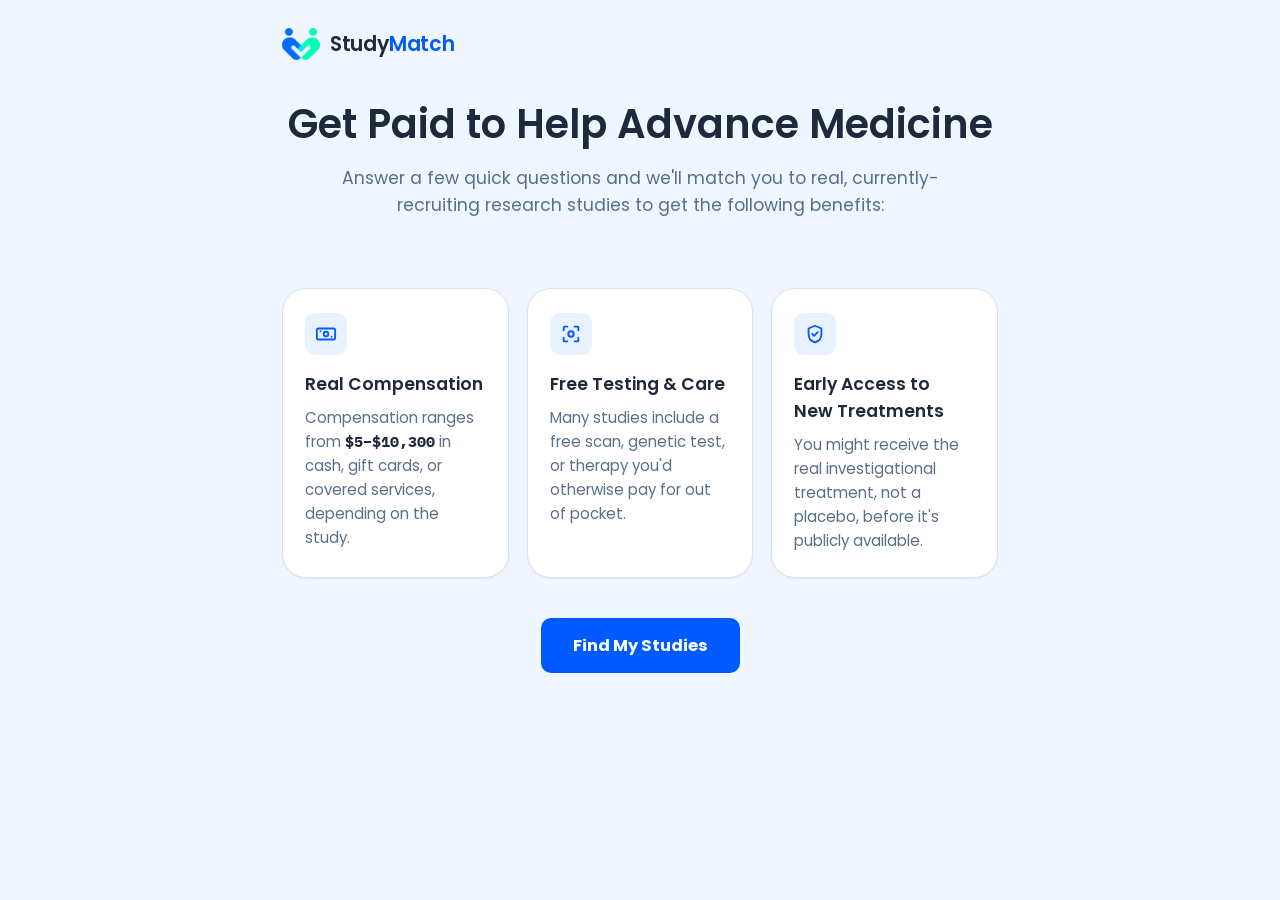
